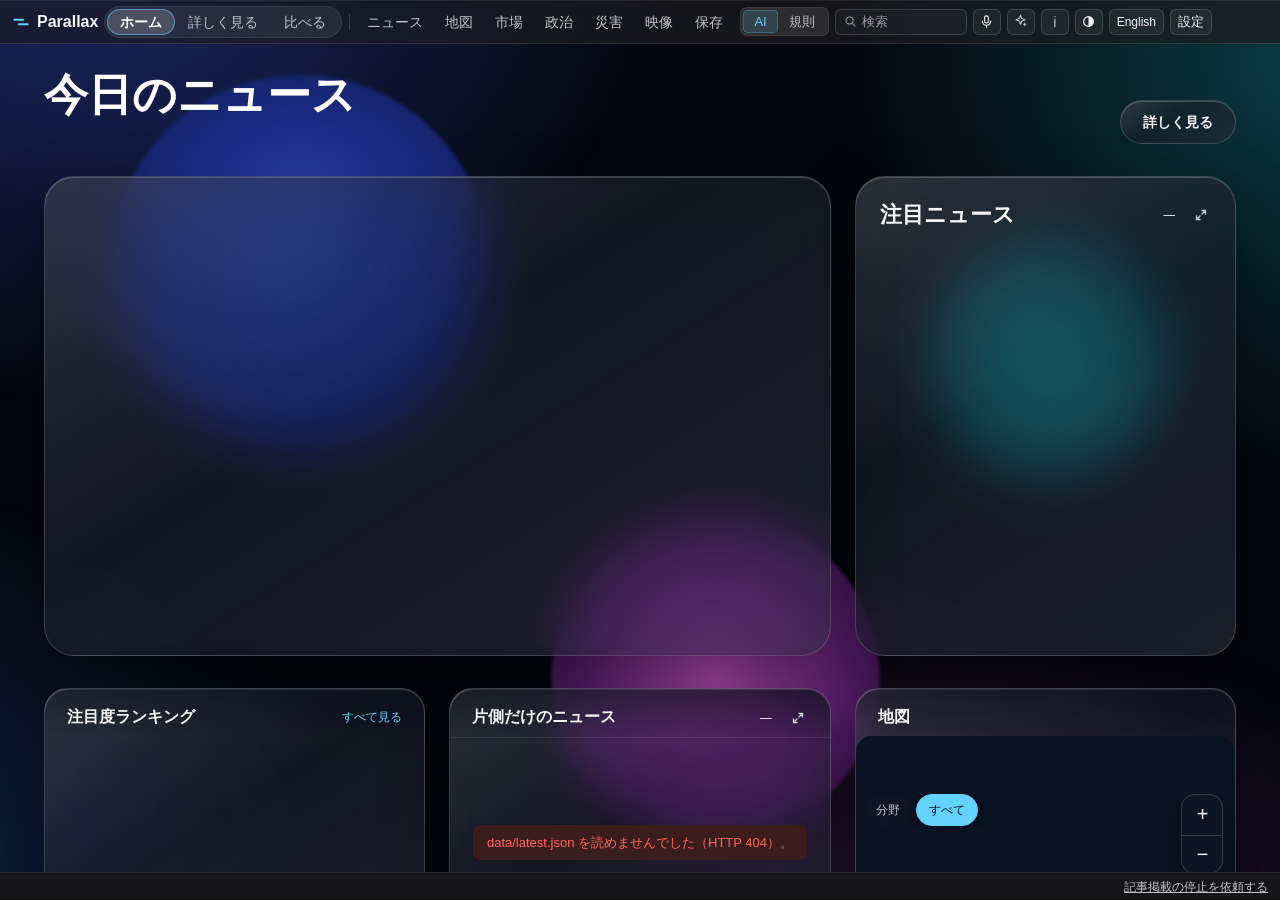
==== index.html @ 960ada0e "A first visit opens on the split card. Each column shows the outlet's own words, the differences are" ====
<!doctype html>
<html lang="ja">
<head>
<meta charset="utf-8">
<meta name="viewport" content="width=device-width, initial-scale=1, viewport-fit=cover">
<meta http-equiv="Content-Security-Policy" content="default-src 'self'; script-src 'self'; style-src 'self' https://fonts.googleapis.com; font-src https://fonts.gstatic.com; img-src 'self' data: https:; connect-src 'self' https://generativelanguage.googleapis.com https://api.anthropic.com https://api.openai.com https://openrouter.ai https://earthquake.usgs.gov https://www.jma.go.jp https://www.gdacs.org https://tiles.openfreemap.org https://s3.amazonaws.com; frame-src https://www.youtube-nocookie.com; manifest-src 'self'; worker-src 'self'; object-src 'none'; base-uri 'none'; form-action 'none'">
<meta name="referrer" content="no-referrer">
<meta name="robots" content="noindex">
<meta name="description" content="国内と海外のメディア、官公庁の発表を並べて読めるニュースサイト。">
<meta name="theme-color" content="#000000">
<meta name="color-scheme" content="dark light">
<meta name="apple-mobile-web-app-capable" content="yes">
<meta name="apple-mobile-web-app-title" content="Parallax">
<meta name="apple-mobile-web-app-status-bar-style" content="black">
<title>Parallax</title>
<link rel="manifest" href="manifest.webmanifest">
<link rel="alternate" type="application/rss+xml" title="Parallax 今日の大きなニュース" href="feed.xml">
<link rel="alternate" type="application/rss+xml" title="Parallax 片方の側だけのニュース" href="feed-oneside.xml">
<link rel="icon" href="assets/icons/icon-192.png" type="image/png">
<link rel="apple-touch-icon" href="assets/icons/icon-180.png">
<script src="js/theme_boot.js"></script>
<link rel="preconnect" href="https://fonts.googleapis.com">
<link rel="preconnect" href="https://fonts.gstatic.com" crossorigin>
<link rel="stylesheet" href="https://fonts.googleapis.com/css2?family=IBM+Plex+Sans+JP:wght@400;500;600&amp;display=swap">
<link rel="stylesheet" href="https://fonts.googleapis.com/css2?family=Zen+Kaku+Gothic+New:wght@700;900&amp;display=swap">
<link rel="stylesheet" href="https://fonts.googleapis.com/css2?family=Barlow+Semi+Condensed:wght@300;400;500&amp;display=swap&amp;text=0123456789.%2C%3A%2F%25%2B-">
<link rel="stylesheet" href="css/app.css">
<script type="module" src="js/app.js"></script>
</head>
<body>
<div class="app" id="app">

  <header class="tb" id="tb">
    <div class="tb-app" id="app-home" role="link" tabindex="0" aria-label="ホームへ" title="ホームへ">
      <svg class="mark" viewBox="0 0 20 20" aria-hidden="true"><path d="M2.5 7.5h10M7.5 12.5h10"/></svg>
      <span class="app-name">Parallax</span>
    </div>
    <nav class="sects" id="sects" aria-label="画面と区画">
      <div class="seg screens" id="screens" role="group" aria-label="画面">
        <button type="button" id="sc-home" aria-pressed="true">ホーム</button>
        <button type="button" id="sc-board" aria-pressed="false">詳しく見る</button>
        <button type="button" id="sc-simple" aria-pressed="false">比べる</button>
      </div>
      <a href="#home" data-s="home"><svg viewBox="0 0 20 20" aria-hidden="true"><rect x="3" y="3" width="6" height="6" rx="1.2"/><rect x="11" y="3" width="6" height="6" rx="1.2"/><rect x="3" y="11" width="6" height="6" rx="1.2"/><rect x="11" y="11" width="6" height="6" rx="1.2"/></svg><span>ホーム</span></a>
      <a href="#news" data-s="news"><svg viewBox="0 0 20 20" aria-hidden="true"><rect x="3" y="3.5" width="14" height="13" rx="2"/><path d="M6 7.5h8M6 10.5h8M6 13.5h5"/></svg><span>ニュース</span><i class="n" id="sect-new"></i></a>
      <a href="#map" data-s="map"><svg viewBox="0 0 20 20" aria-hidden="true"><path d="M3 5.2l4.6-1.6 4.8 1.8L17 3.8v11l-4.6 1.6-4.8-1.8L3 16.2zM7.6 3.6v11M12.4 5.4v11"/></svg><span>地図</span></a>
      <div class="sects-2">
        <a href="#market" data-s="market"><svg viewBox="0 0 20 20" aria-hidden="true"><path d="M3 14.5l4-5 3 3 6.5-8M3 17h14"/></svg><span>市場</span></a>
        <a href="#politics" data-s="politics"><svg viewBox="0 0 20 20" aria-hidden="true"><path d="M3 8l7-4.2L17 8M4.8 8.5v6M8.4 8.5v6M11.6 8.5v6M15.2 8.5v6M3 16.5h14"/></svg><span>政治</span></a>
        <a href="#disaster" data-s="disaster"><svg viewBox="0 0 20 20" aria-hidden="true"><path d="M10 3.2l7.6 13.3H2.4zM10 8.3v4M10 14.4v.1"/></svg><span>災害</span></a>
        <a href="#video" data-s="video"><svg viewBox="0 0 20 20" aria-hidden="true"><rect x="2.5" y="4.5" width="15" height="11" rx="2"/><path d="M8.5 8v4l3.4-2z"/></svg><span>映像</span></a>
        <div class="sects-x"><button type="button" id="more-q"><svg viewBox="0 0 20 20" aria-hidden="true"><circle cx="8.5" cy="8.5" r="5.5"/><path d="M13 13l4.5 4.5"/></svg><span>検索</span></button><button type="button" id="more-set"><svg viewBox="0 0 20 20" aria-hidden="true"><circle cx="10" cy="10" r="2.6"/><path d="M10 2.8v2.4M10 14.8v2.4M2.8 10h2.4M14.8 10h2.4M4.9 4.9l1.7 1.7M13.4 13.4l1.7 1.7M15.1 4.9l-1.7 1.7M6.6 13.4l-1.7 1.7"/></svg><span>設定</span></button></div>
      </div>
      <a href="#saved" data-s="saved"><svg viewBox="0 0 20 20" aria-hidden="true"><path d="M5.5 3.2h9v13.6l-4.5-3.3-4.5 3.3z"/></svg><span>保存</span><i class="n" id="task-n"></i></a>
      <button type="button" id="sects-more" aria-expanded="false"><svg viewBox="0 0 20 20" aria-hidden="true"><circle cx="4.5" cy="10" r="1.2"/><circle cx="10" cy="10" r="1.2"/><circle cx="15.5" cy="10" r="1.2"/></svg><span id="sects-more-t">その他</span></button>
    </nav>
    <div class="seg" role="group" aria-label="まとめ方">
      <button type="button" id="v-ai" aria-pressed="true">AI</button>
      <button type="button" id="v-rules" aria-pressed="false">規則</button>
    </div>
    <button type="button" class="tbb" id="view-btn" aria-expanded="false" aria-controls="tb-menu">表示</button>
    <div class="state" id="state" role="status" aria-live="polite">読込中</div>
    <div class="meters">
      <span class="meter" id="m-src" data-host><span class="k">メディア</span><b class="num" id="src-live">—</b><span class="sl">/</span><span id="src-total">—</span></span>
      <span class="meter" id="m-gen" data-host><span class="k">更新</span><b id="gen-at">—</b><time id="gen-age"></time></span>
      <span class="meter" id="m-ai" data-host><span class="k">AI</span><b id="ai-who">—</b><time id="ai-age"></time></span>
      <span class="meter" id="m-new" hidden><span class="k">前回から</span><b class="num" id="new-n">—</b></span>
    </div>
    <div class="tb-r">
      <button type="button" class="search" id="cmd-btn" aria-haspopup="dialog" title="検索と操作（Ctrl+K）"><svg viewBox="0 0 20 20" aria-hidden="true"><circle cx="8.5" cy="8.5" r="5.5"/><path d="M13 13l4.5 4.5"/></svg><span id="cmd-t">検索</span><kbd id="cmd-kbd">Ctrl K</kbd></button>
      <!-- app:begin --><div id="app-slot" class="app-slot"></div><!-- app:end -->
      <button type="button" class="tbb icon" id="voice-btn" hidden aria-label="声で操作" title="声で操作（v）"><svg viewBox="0 0 20 20" aria-hidden="true"><rect x="7.5" y="2.5" width="5" height="9.5" rx="2.5"/><path d="M4.5 9.5a5.5 5.5 0 0 0 11 0M10 15v2.5"/></svg></button>
      <button type="button" class="tbb tx-i" id="own-btn" aria-haspopup="dialog" title="自分の AI"><span class="ic"><svg viewBox="0 0 20 20" aria-hidden="true"><path d="M10 3l1.7 4.3L16 9l-4.3 1.7L10 15l-1.7-4.3L4 9l4.3-1.7z"/><path d="M15.5 13.5v3M14 15h3"/></svg></span><span class="tx">自分の AI</span></button>
      <button type="button" class="tbb tx-i" id="about-btn" title="データと AI（i）"><span class="ic">i</span><span class="tx">データと AI</span></button>
      <button type="button" class="tbb icon" id="theme-btn" aria-label="外観 ダーク" title="外観"><svg viewBox="0 0 20 20" aria-hidden="true"><circle cx="10" cy="10" r="6.5"/><path d="M10 3.5a6.5 6.5 0 0 1 0 13z" fill="currentColor" stroke="none"/></svg></button>
      <button type="button" class="tbb tx-i" id="tour-btn" title="使い方"><span class="ic">?</span><span class="tx">使い方</span></button>
      <button type="button" class="tbb lang" id="lang-btn" title="言語" lang="en">English</button>
      <button type="button" class="tbb" id="set-btn" aria-haspopup="dialog" title="設定（,）">設定</button>
    </div>
    <div class="tbm" id="tb-menu" hidden></div>
  </header>
  <div class="flash" id="flash" role="status" hidden></div>
  <p class="ailine" id="ai-line" role="status"></p>
  <p class="note-bar" id="snap-note" role="status" hidden></p>
  <div class="note-bar hid-bar" id="hid-bar" aria-live="polite" hidden></div>
  <div class="note-bar scene-bar" id="scene-bar" role="status" hidden></div>

  <nav class="jump" aria-label="欄へ移る">
    <a href="#p-case">ニュース詳細</a><a href="#p-pri">注目ニュース</a><a href="#p-map">地図</a><a href="#p-rel">関連</a><a href="#p-basis">出典</a><a href="#p-anom">片側だけのニュース</a><a href="#p-tv">映像</a><a href="#p-haz">災害</a><a href="#p-src">メディア</a><a class="lx" href="#p-hours">時間</a><a class="lx" href="#p-fields">分野</a><a class="lx" href="#p-count">件数</a><a class="lx" href="#p-mkt">市場</a><a class="lx" href="#p-pol">政治</a>
  </nav>
  <div class="gwrap genre-strip" id="genre-strip"></div>

  <section class="entry" id="entry" aria-label="比べる" hidden></section>
  <section class="sect" id="sect" hidden></section>
  <section class="sect sv" id="sect-saved" aria-label="保存" hidden>
    <div class="sc-in">
      <header class="sc-h"><h1>保存</h1><div class="ds-head"><div class="ds-big"><b class="num" id="sv-n">0</b><span class="u">保存したニュース</span></div></div></header>
      <div class="sv-cols">
        <section class="sv-c"><h2>保存したニュース</h2><ul class="tasks" id="task-list"></ul><p class="pop-f">このブラウザだけに保存します</p></section>
        <section class="sv-c">
          <h2>フォローする言葉</h2>
          <ul class="watch" id="watch-list"></ul>
          <form class="watch-add" id="watch-form" autocomplete="off">
            <input id="watch-in" type="text" maxlength="40" placeholder="言葉・地名" aria-label="フォローする言葉・地名">
            <button type="submit" class="tbb">足す</button>
          </form>
          <div class="suggest" id="watch-suggest" aria-label="今回多い地名"></div>
          <h2>フォローに当たるニュース</h2>
          <ul class="rows" id="sv-hits"></ul>
        </section>
      </div>
      <section class="sv-c sv-me" id="sv-me" aria-label="自分の読み方"></section>
    </div>
  </section>

  <main class="board" id="board">
    <!-- hero:begin --><section class="hero" id="hero" aria-label="最初の一枚" hidden></section><!-- hero:end -->
    <div class="home-bar" id="home-bar">
      <div class="home-tt">
        <h2 class="home-t">今日のニュース</h2>
        <p class="home-sub num" id="home-sub"></p>
      </div>
      <button type="button" class="home-detail" id="home-detail">詳しく見る</button>
    </div>
    <div class="col c1">
      <section class="pane" id="p-src" aria-labelledby="src-h">
        <header class="ph"><h2 id="src-h">メディア</h2><span class="pc" id="src-c"></span></header>
        <div class="pb" id="src-b"></div>
      </section>
      <section class="pane" id="p-hours" aria-labelledby="hours-h">
        <header class="ph"><h2 id="hours-h">時間別の件数</h2><span class="pc" id="hours-c"></span></header>
        <div class="pb" id="hours-b"></div>
      </section>
      <section class="pane" id="p-fields" aria-labelledby="fields-h">
        <header class="ph"><h2 id="fields-h">分野</h2><span class="pc" id="fields-c"></span></header>
        <div class="tabs" id="field-tabs" role="group" aria-label="分野"></div>
        <div class="pb" id="fields-b"></div>
      </section>
    </div>

    <div class="col c2">
      <section class="pane" id="p-pri" aria-labelledby="pri-h">
        <header class="ph"><h2 id="pri-h">注目ニュース</h2><b class="pc num" id="pri-c">—</b></header>
        <div class="gwrap" id="pri-genres"></div>
        <div class="chips" id="pri-chips" role="group" aria-label="論点で絞る"></div>
        <div class="pb" id="pri-b"><ul class="sk-rows" aria-hidden="true"><li><i class="sk sk-th"></i><span class="sk-tx"><i class="sk sk-ln"></i><i class="sk sk-ln s"></i></span></li><li><i class="sk sk-th"></i><span class="sk-tx"><i class="sk sk-ln"></i><i class="sk sk-ln s"></i></span></li><li><i class="sk sk-th"></i><span class="sk-tx"><i class="sk sk-ln"></i><i class="sk sk-ln s"></i></span></li><li><i class="sk sk-th"></i><span class="sk-tx"><i class="sk sk-ln"></i><i class="sk sk-ln s"></i></span></li><li><i class="sk sk-th"></i><span class="sk-tx"><i class="sk sk-ln"></i><i class="sk sk-ln s"></i></span></li></ul></div>
      </section>
      <section class="pane" id="p-local" aria-labelledby="local-h" hidden>
        <header class="ph"><h2 id="local-h">地元のニュース</h2><span class="pc num" id="local-c"></span></header>
        <div class="pb" id="local-b"></div>
      </section>
      <section class="pane" id="p-rank" aria-labelledby="rank-h">
        <header class="ph"><h2 id="rank-h">注目度ランキング</h2><a class="pc rk-all" href="#news/rank">すべて見る</a></header>
        <div class="pb" id="rank-b"></div>
      </section>
      <section class="pane" id="p-anom" aria-labelledby="anom-h">
        <header class="ph"><h2 id="anom-h">片側だけのニュース</h2><b class="pc num" id="anom-c">—</b></header>
        <div class="asum" id="anom-sum" role="group" aria-label="報じ方の種類で絞る"></div>
        <div class="pb" id="anom-b"></div>
      </section>
    </div>

    <div class="col c3">
      <section class="pane case" id="p-case" aria-label="ニュース詳細">
        <div class="pb" id="case"><div class="sk-case" aria-hidden="true"><i class="sk sk-ph"></i><span class="sk-tx"><i class="sk sk-tag"></i><i class="sk sk-ln h"></i><i class="sk sk-ln h"></i><i class="sk sk-ln h s"></i><i class="sk sk-bar"></i></span><i class="sk sk-num"></i></div></div>
      </section>
      <div class="under" id="under">
        <section class="pane tv" id="p-tv" aria-labelledby="tv-h">
          <header class="ph"><h2 id="tv-h">映像</h2><span class="pc" id="tv-c"></span></header>
          <div class="pb" id="tv-b"></div>
        </section>
        <section class="pane" id="p-rel" aria-labelledby="rel-h">
          <header class="ph"><h2 id="rel-h">関連ニュース</h2><span class="pc" id="rel-c"></span></header>
          <div class="pb" id="rel-b"></div>
        </section>
        <section class="pane" id="p-basis" aria-labelledby="basis-h">
          <header class="ph"><h2 id="basis-h">出典とまとめ方</h2><span class="pc" id="basis-c"></span></header>
          <div class="pb" id="basis-b"></div>
        </section>
      </div>
      <section class="wall" id="wall" aria-label="ニュース"></section>
      <section class="mapnews" id="p-mapnews" aria-label="地図の下のニュース" data-on="0"></section>
    </div>

    <div class="col c4">
      <section class="pane count" id="p-count" aria-labelledby="count-h">
        <header class="ph"><h2 id="count-h">見出しの件数</h2></header>
        <div class="pb"><b class="big num" id="count-n">—</b><dl class="kv tight" id="count-f"></dl></div>
      </section>
      <section class="pane" id="p-haz" aria-labelledby="haz-h">
        <header class="ph"><h2 id="haz-h">災害</h2><span class="pc" id="haz-c"></span></header>
        <div class="pb" id="haz-b"></div>
      </section>
      <section class="pane fold" id="p-mkt" aria-labelledby="mkt-h">
        <header class="ph"><h2 id="mkt-h">市場</h2><span class="pc" id="mkt-c"></span></header>
        <div class="pb" id="mkt-b"></div>
      </section>
      <section class="pane" id="p-pol" aria-labelledby="pol-h">
        <header class="ph"><h2 id="pol-h">政治</h2><span class="pc" id="pol-c"></span></header>
        <div class="pb" id="pol-b"></div>
      </section>
      <section class="pane map" id="p-map" aria-labelledby="map-h">
        <header class="ph"><h2 id="map-h">地図</h2></header>
        <div class="mapbox theater" id="theater">
          <div class="floor" id="floor">
            <canvas id="map" aria-label="出来事・地震・台風・災害の地図" role="img"></canvas>
            <div class="pillars" id="pillars" aria-hidden="true"></div>
            <i class="ftrk" id="ftrk" hidden></i>
            <i class="fcn tl"></i><i class="fcn tr"></i><i class="fcn br"></i><i class="fcn bl"></i>
          </div>
          <div class="mpanel" id="mpanel"><span class="mp-h"><b>表示</b><small id="layer-sum"></small></span><div class="layers" id="layers" role="group" aria-label="地図の層"></div></div>
          <div class="mhud" aria-hidden="true"><i class="c tl"></i><i class="c tr"></i><i class="c bl"></i><i class="c br"></i><i class="ret"></i><i class="sw"></i><span class="rd" id="mread"></span><span class="trk" id="mtrack" hidden></span></div>
          <p class="flegend" aria-hidden="true"><i class="p"></i>注目<i class="n"></i>出来事<i class="q"></i>地震<i class="r"></i>半径 500 km</p>
          <p class="map-read" id="map-read"></p>
          <p class="map-credit">© OpenStreetMap contributors · OpenMapTiles · OpenFreeMap · 標高 AWS Terrain Tiles · Natural Earth · 気象庁 · USGS · GDACS</p>
          <div class="modebar" id="modebar"><b class="mtag" id="mtag" hidden>CASE</b><span class="mtabs" role="group" aria-label="地図の表示（m）"><button type="button" data-m="case" aria-pressed="true">出来事</button><button type="button" data-m="map" aria-pressed="false">地図</button></span></div>
        </div>
      </section>
    </div>
  </main>

  <footer class="sb" id="sb">
    <a class="sb-src" id="sb-src" target="_blank" rel="noopener noreferrer"></a>
    <div class="sb-tick" id="sb-tick" aria-live="polite"></div>
    <div class="sb-r">
      <a href="https://github.com/tomnexttech/vector-parallax/issues" target="_blank" rel="noopener noreferrer">記事掲載の停止を依頼する</a>
    </div>
  </footer>
  <div class="cmd-layer" id="cmd" hidden><section class="cmd" role="dialog" aria-modal="true" aria-label="検索と操作">
    <label class="cmd-f"><svg viewBox="0 0 20 20" aria-hidden="true"><circle cx="8.5" cy="8.5" r="5.5"/><path d="M13 13l4.5 4.5"/></svg><input id="q" type="search" placeholder="ニュース・分野・メディア・区画・操作" aria-label="ニュース・分野・メディア・区画・操作を探す" autocomplete="off" spellcheck="false" role="combobox" aria-expanded="true" aria-controls="cmd-l"></label>
    <ul class="cmd-l" id="cmd-l" role="listbox" aria-label="結果"></ul>
    <p class="cmd-k">↑ ↓ で選ぶ　Enter で開く　Esc で閉じる</p>
  </section></div>
  <p class="toast" id="toast" role="status" aria-live="polite" hidden></p>
  <div class="pop vpop" id="voice-pop" hidden role="status" aria-live="polite"></div>
  <div class="sheet-layer" id="sheet" hidden><section class="dsheet" role="dialog" aria-modal="true" aria-labelledby="ds-title"></section></div>
  <div class="sheet-wrap" id="about-wrap" hidden></div>
  <div class="set-layer" id="set-layer" hidden><section class="setwin" role="dialog" aria-modal="true" aria-labelledby="set-title"></section></div>
  <div class="set-layer own-layer" id="own-layer" hidden><section class="setwin ownwin" role="dialog" aria-modal="true" aria-labelledby="own-title"></section></div>
  <p class="fatal" id="fatal" role="alert" hidden></p>
  <!-- app:begin:tail -->
  <p class="note-bar err app-off" id="app-off" role="status" hidden></p>
  <div class="set-layer app-layer" id="net-layer" hidden><section class="appwin netwin" role="dialog" aria-modal="true" aria-labelledby="net-t">
    <header class="app-h"><h2 id="net-t">つながり</h2><span class="pc num" id="net-c"></span>
      <div class="seg" id="net-mode" role="group" aria-label="表示"><button type="button" data-m="list" aria-pressed="true">一覧</button><button type="button" data-m="map" aria-pressed="false">図</button></div>
      <button type="button" class="tbb" id="net-x">閉じる</button></header>
    <div class="app-body"><div class="net-fig" id="net-fig" hidden><canvas id="net-cv" aria-hidden="true"></canvas></div><div class="net-list" id="net-list"></div><p class="net-how" id="net-how"></p></div>
  </section></div>
  <div class="set-layer app-layer" id="mail-layer" hidden><section class="appwin mailwin" id="mail-win" role="dialog" aria-modal="true" aria-labelledby="mail-t"></section></div>
  <section class="ios-sheet" id="ios-sheet" role="dialog" aria-label="ホーム画面に追加" hidden></section>
  <!-- app:end:tail -->
</div>
<!-- hero:begin:tail -->
<div class="hr-layer" id="hr-layer" hidden><section class="hr-sheet" role="dialog" aria-modal="true" aria-labelledby="hr-sh-t"></section></div>
<div class="fl-layer" id="hr-flow" role="dialog" aria-modal="true" aria-labelledby="fl-title" hidden></div>
<div class="dm-bar" id="hr-demo" role="group" aria-label="デモ" hidden></div>
<div class="dm-warn" id="hr-warn" role="alertdialog" aria-labelledby="hr-warn-t" hidden><p class="dm-t" id="hr-warn-t">10 秒後に最初に戻ります</p><button type="button" class="dm-b">続ける</button></div>
<!-- hero:end:tail -->
</body>
</html>
---- css/app.css ----
/* Parallax — one board in the manner of a pro desktop app. Dark: panes divided by hairlines, no shadows on the board. Light: a pale
 * grey window, white panes lifted off it by a hairline and a faint shadow.
 * Colour: greys and one cyan (selection, focus, the place on screen); other hues only where they mean something (see "colour by use" at the end):
 * one per field, green / amber / red for fresh / old / failed, one purple for what the AI wrote. No gradients; a little light on what is chosen (see 11-08 at the end).
 * Two appearances, dark and light, from the same tokens (<html data-theme>, set before the first paint by js/theme_boot.js).
 * Type: IBM Plex Sans JP for every word; IBM Plex Sans (the Latin of the same family, tabular) for figures only. Sizes, weights and leading are tokens. */

:root {
  --f-text: "IBM Plex Sans JP", -apple-system, BlinkMacSystemFont, "Hiragino Sans", "Hiragino Kaku Gothic ProN", "Noto Sans JP", "Segoe UI", "Yu Gothic UI", Meiryo, sans-serif;
  --f-display: "Zen Kaku Gothic New", var(--f-text);
  --f-num: "Barlow Semi Condensed", "IBM Plex Sans", var(--f-text);
  --font: var(--f-text);
  --fs-0: 10px; --fs-1: 11px; --fs-2: 12px; --fs-3: 13px; --fs-4: 14px; --fs-5: 16px; --fs-6: 19px; --fs-7: 22px; --fs-8: 34px; --fs-9: 44px; --fs-10: 60px;
  --fw-1: 400; --fw-2: 500; --fw-3: 600; --fw-num: 400;
  --lh-1: 1.2; --lh-2: 1.5; --lh-3: 1.65;
  --sp-1: 4px; --sp-2: 8px; --sp-3: 12px; --sp-4: 16px; --sp-5: 24px; --sp-6: 32px; --sp-7: 48px;
  --r-s: 6px; --r-m: 10px; --r-l: 14px; --r-xl: 20px; --r-pill: 999px;
  --ease: cubic-bezier(.16, .84, .28, 1); --t-1: 120ms; --t-2: 220ms; --t-3: 320ms;

  --win: #000; --pane: #1c1c1e; --pane-2: #1c1c1e; --tb: #161618; --raise: #2c2c2e; --raise-h: #3a3a3c;
  --line: rgba(255, 255, 255, .08); --line-2: rgba(255, 255, 255, .15); --edge: rgba(255, 255, 255, .07);
  --ink: #f5f5f7; --ink-2: #c3c3c8; --ink-3: #98989f; --ink-4: #6c6c72; --ink-hi: #fff;
  --fill-1: rgba(255, 255, 255, .04); --fill-2: rgba(255, 255, 255, .07); --fill-3: rgba(255, 255, 255, .12);
  --field: #2c2c2e; --seg-bg: #2c2c2e; --seg-on: #48484a; --seg-on-ink: #fff; --seg-on-sh: none;
  --sheet: #1c1c1e; --box: #2c2c2e; --pop: #2c2c2e; --well: #0e0e0f;
  --scrim: rgba(0, 0, 0, .5); --shadow: 0 30px 80px rgba(0, 0, 0, .6); --shadow-pop: 0 18px 40px rgba(0, 0, 0, .55); --dim: blur(1.5px) brightness(.72);
  --scroll: #3a3a3c; --track: #48484a; --knob: #f5f5f7;
  --cyan: #64d2ff; --cyan-a: rgba(100, 210, 255, .14); --cyan-b: rgba(100, 210, 255, .08); --cyan-l: rgba(100, 210, 255, .5); --cyan-fill: #3a7a96;
  --red: #ff6961; --red-a: rgba(255, 105, 97, .14); --red-l: rgba(255, 105, 97, .5); --red-bg: #3b1d1b;
  --bar: rgba(245, 245, 247, .36); --bar-2: rgba(245, 245, 247, .17); --bar-3: rgba(245, 245, 247, .1);
  --map-sea: #101012; --map-grid: rgba(255, 255, 255, .055); --map-label: #c9cbcf; --map-dot: rgba(245, 245, 247, .15); --map-halo: rgba(12, 12, 14, .92); --map-plate: rgba(20, 20, 22, .8);
  color-scheme: dark;
}
:root[data-theme="light"] {
  --win: #f5f5f7; --pane: #fff; --pane-2: #fff; --tb: #fbfbfd; --raise: #fff; --raise-h: #f2f2f4;
  --line: rgba(0, 0, 0, .08); --line-2: rgba(0, 0, 0, .14); --edge: rgba(0, 0, 0, .08);
  --ink: #1d1d1f; --ink-2: #424245; --ink-3: #6e6e73; --ink-4: #8e8e93; --ink-hi: #000;
  --fill-1: rgba(0, 0, 0, .03); --fill-2: rgba(0, 0, 0, .05); --fill-3: rgba(0, 0, 0, .09);
  --field: #fff; --seg-bg: rgba(0, 0, 0, .06); --seg-on: #fff; --seg-on-ink: #1d1d1f; --seg-on-sh: 0 1px 2px rgba(0, 0, 0, .14), 0 0 0 .5px rgba(0, 0, 0, .08);
  --sheet: #fff; --box: #fff; --pop: #fff; --well: #f0f0f2;
  --scrim: rgba(36, 36, 40, .22); --shadow: 0 24px 64px rgba(0, 0, 0, .16), 0 0 0 .5px rgba(0, 0, 0, .1); --shadow-pop: 0 12px 32px rgba(0, 0, 0, .14), 0 0 0 .5px rgba(0, 0, 0, .1); --dim: blur(1.5px);
  --scroll: #c7c7cc; --track: #d1d1d6; --knob: #fff;
  --cyan: #00739e; --cyan-a: rgba(0, 115, 158, .1); --cyan-b: rgba(0, 115, 158, .06); --cyan-l: rgba(0, 115, 158, .45); --cyan-fill: #00739e;
  --red: #d70015; --red-a: rgba(215, 0, 21, .08); --red-l: rgba(215, 0, 21, .45); --red-bg: #fdecec;
  --bar: rgba(29, 29, 31, .32); --bar-2: rgba(29, 29, 31, .14); --bar-3: rgba(29, 29, 31, .07);
  color-scheme: light;
}

* { box-sizing: border-box; }
html, body { height: 100%; margin: 0; }
body {
  background: var(--win); color: var(--ink); font: var(--fw-1) var(--fs-3)/var(--lh-2) var(--f-text);
  font-feature-settings: "palt" 1; -webkit-font-smoothing: antialiased; overflow: hidden;
}
button, input { font: inherit; color: inherit; }
button { cursor: pointer; }
a { color: inherit; }
img { max-width: 100%; display: block; }
h1, h2, h3, h4, p, ul, ol, dl, figure { margin: 0; padding: 0; }
ul, ol { list-style: none; }
[hidden] { display: none !important; }
:focus-visible { outline: 2px solid var(--cyan); outline-offset: 1px; }
.num, .pc, time, .facts dd, .kv dd, .mt, .qt, .qm, .mv, .mp { font-variant-numeric: tabular-nums; }
.empty { color: var(--ink-3); padding: 10px; font-size: var(--fs-3); }
.empty.big { padding: 24px; font-size: var(--fs-4); }
.stale, .stale b, .stale time { color: var(--red) !important; }

/* ------------------------------------------------------------ frame */
.app { display: flex; flex-direction: column; height: 100vh; height: 100dvh; }
.app > .tb { flex: none; height: 44px; }
.app > .board { flex: 1; }
.app > .sb { flex: none; height: 28px; }
.tb {
  display: flex; align-items: center; gap: 14px; padding: 0 12px; min-width: 0;
  background: var(--tb); border-bottom: 1px solid var(--edge);
}
.tb-app { display: flex; align-items: center; gap: 7px; }
.mark { width: 18px; height: 18px; fill: none; stroke: var(--ink); stroke-width: 2; stroke-linecap: round; }
.mark path { stroke: var(--cyan); }
.app-name { font-size: var(--fs-4); font-weight: 600; letter-spacing: .01em; }
.seg { display: inline-flex; padding: 2px; border-radius: 7px; background: var(--sheet); border: 1px solid var(--line-2); }
.seg button { border: 0; background: none; padding: 2px 11px; border-radius: 5px; font-size: var(--fs-3); color: var(--ink-2); }
.seg button[aria-pressed="true"] { background: var(--seg-on); color: var(--seg-on-ink); box-shadow: var(--seg-on-sh); }
.state { font-size: var(--fs-3); color: var(--ink-2); white-space: nowrap; overflow: hidden; text-overflow: ellipsis; min-width: 0; max-width: 260px; }
.state.busy { color: var(--red); }
.state.beat { animation: beat .5s var(--ease) 1; }
@keyframes beat { from { opacity: .35; } to { opacity: 1; } }
.meters { display: flex; align-items: baseline; gap: 16px; min-width: 0; margin-left: auto; white-space: nowrap; }
.meter { display: inline-flex; align-items: baseline; gap: 5px; font-size: var(--fs-3); }
.meter .k { color: var(--ink-3); font-size: var(--fs-2); }
.meter b { font-weight: 500; }
.meter time, .meter .sl { color: var(--ink-3); font-size: var(--fs-2); }
#ai-who { max-width: 210px; overflow: hidden; text-overflow: ellipsis; }
.tb-r { display: flex; align-items: center; gap: 6px; }
.search { display: flex; align-items: center; gap: 5px; height: 26px; width: 190px; padding: 0 8px; border-radius: 6px; background: var(--sheet); border: 1px solid var(--line-2); }
.search svg { width: 13px; height: 13px; fill: none; stroke: var(--ink-3); stroke-width: 1.6; flex: none; }
.search input { border: 0; background: none; outline: none; width: 100%; font-size: var(--fs-3); min-width: 0; }
.search input::placeholder { color: var(--ink-3); }
.tbb {
  height: 26px; padding: 0 10px; border-radius: 6px; border: 1px solid var(--line-2); background: var(--raise);
  font-size: var(--fs-3); color: var(--ink); white-space: nowrap;
}
.tbb:hover { background: var(--raise-h); }
.tbb .n:not(:empty) { margin-left: 5px; color: var(--cyan); }
.note-bar { padding: 4px 12px; font-size: var(--fs-3); color: var(--ink-2); background: var(--pane-2); border-bottom: 1px solid var(--edge); }
.note-bar.err { color: var(--red); }
.note-bar time { margin-left: 4px; }
.jump { display: none; }

/* ------------------------------------------------------------ the board */
.board {
  display: grid; grid-template-columns: 228px 344px minmax(0, 1fr) 278px; gap: 1px;
  background: var(--win); min-height: 0; min-width: 0;
}
.col { display: grid; gap: 1px; min-height: 0; min-width: 0; }
.c1 { grid-template-rows: auto auto minmax(0, 1fr); }
.c2 { grid-template-rows: minmax(0, 60fr) minmax(0, 40fr); }
.c3 { grid-template-rows: minmax(0, 1.5fr) minmax(0, 1fr); }
.c4 { grid-template-rows: auto minmax(0, 1fr) auto minmax(0, .8fr) minmax(210px, 1.15fr); }
.pane { background: var(--pane); display: flex; flex-direction: column; min-height: 0; min-width: 0; overflow: hidden; }
.ph {
  display: flex; align-items: center; gap: 8px; height: 26px; padding: 0 10px; flex: none;
  background: var(--pane-2); border-bottom: 1px solid var(--line);
}
.ph h2 { font-size: var(--fs-3); font-weight: 600; color: var(--ink-2); white-space: nowrap; }
.ph .pc { margin-left: auto; font-size: var(--fs-2); color: var(--ink-3); font-weight: 400; white-space: nowrap; overflow: hidden; text-overflow: ellipsis; }
.ph b.pc { color: var(--ink); font-weight: 500; }
.pb { flex: 1; min-height: 0; overflow: auto; overscroll-behavior: contain; scrollbar-width: thin; scrollbar-color: var(--scroll) transparent; }
.psub { display: -webkit-box; -webkit-line-clamp: 2; -webkit-box-orient: vertical; overflow: hidden; padding: 4px 10px; font-size: var(--fs-2); color: var(--ink-3); border-bottom: 1px solid var(--line); flex: none; }
.pfoot { padding: 6px 10px 8px; font-size: var(--fs-2); color: var(--ink-3); }
.pfoot.bad, .pfoot .bad { color: var(--red); }

.chips, .tabs { display: flex; flex-wrap: wrap; gap: 4px; padding: 6px 8px; border-bottom: 1px solid var(--line); flex: none; }
.chip, .tab {
  border: 0; border-radius: 5px; padding: 2px 7px; font-size: var(--fs-2); color: var(--ink-2); background: var(--fill-2);
}
.chip:hover, .tab:hover { background: var(--fill-3); }
.chip[aria-pressed="true"], .tab[aria-pressed="true"] { background: var(--cyan-a); color: var(--cyan); }
.chip:disabled { opacity: .45; cursor: default; }
.chip .n, .tab .n { margin-left: 5px; color: var(--ink-3); font-variant-numeric: tabular-nums; }
.chip[aria-pressed="true"] .n, .tab[aria-pressed="true"] .n { color: var(--cyan); opacity: .75; }

/* rows: one event per row */
.rows .r { position: relative; padding: 7px 10px 7px 12px; border-bottom: 1px solid var(--line); cursor: pointer; }
.rows .r:hover { background: var(--fill-1); }
.rows .r.sel { background: var(--cyan-b); box-shadow: inset 2px 0 0 var(--cyan); }
.rows .r.sel .rt { color: var(--ink-hi); }
.rt { display: -webkit-box; -webkit-line-clamp: 2; -webkit-box-orient: vertical; overflow: hidden; font-size: var(--fs-4); line-height: 1.42; color: var(--ink); }
.rm { display: flex; flex-wrap: wrap; align-items: center; gap: 2px 8px; margin-top: 2px; font-size: var(--fs-2); color: var(--ink-3); }
.rn { color: var(--ink-2); font-variant-numeric: tabular-nums; }
.rk { color: var(--ink-2); }
.rw { color: var(--cyan); }
.rows .r.watched::before { content: ""; position: absolute; left: 4px; top: 10px; width: 3px; height: 3px; border-radius: 50%; background: var(--cyan); }
.newdot { width: 5px; height: 5px; border-radius: 50%; background: var(--cyan); }
.flag { display: inline-block; margin: 0 0 3px; padding: 0 5px; border: 1px solid var(--red-l); border-radius: 3px; font-size: var(--fs-2); line-height: 1.6; color: var(--red); }
.rows .r.fresh { animation: fresh 1.6s ease-out 1; }
@keyframes fresh { from { background: var(--cyan-a); } to { background: transparent; } }
.num.bump { animation: beat .6s var(--ease) 1; }

/* ------------------------------------------------------------ left column */
.ticks, .hours { display: block; width: 100%; height: auto; padding: 8px 10px 0; }
.ticks rect { fill: var(--bar); }
.ticks rect.bad { fill: var(--red); }
.ticks rect.hit { fill: var(--cyan); }
.src-types { padding: 4px 0 0; }
.src-types li { display: grid; grid-template-columns: minmax(0, 1fr) 34px 34px 52px; gap: 6px; padding: 2px 10px; font-size: var(--fs-3); }
.src-types .tn { color: var(--ink-2); white-space: nowrap; overflow: hidden; text-overflow: ellipsis; }
.src-types .tc { color: var(--ink); text-align: right; font-variant-numeric: tabular-nums; }
.src-types .ti { color: var(--ink-3); text-align: right; font-variant-numeric: tabular-nums; }
.src-types .th { color: var(--cyan); font-size: var(--fs-2); text-align: right; }
.src-types li.bad .tn, .src-types li.bad .tc { color: var(--red); }
.hours rect { fill: var(--bar); }
.hours rect.pri { fill: var(--red); }
.hours circle.case { fill: var(--cyan); }
.ax { font-size: 8px; fill: var(--ink-3); font-family: var(--f-num); }
.ax.end { text-anchor: end; }

/* ------------------------------------------------------------ the event */
#case { overflow: hidden; }
.case-in { display: grid; grid-template-rows: auto minmax(0, 1fr); height: 100%; }
.case-in.enter { animation: enter .22s var(--ease) 1; }
@keyframes enter { from { opacity: .4; } to { opacity: 1; } }
.ch { padding: 10px 16px 10px; border-bottom: 1px solid var(--line); }
.ch-place { display: flex; align-items: baseline; gap: 10px; font-size: var(--fs-3); min-width: 0; }
.ch-place .pl { color: var(--cyan); font-weight: 600; }
.ch-place .pl.none { color: var(--ink-3); font-weight: 400; }
.ch-place .prec { color: var(--ink-3); font-size: var(--fs-2); }
.ch-place .tp { color: var(--ink-2); }
.ch-place .fd { margin-left: auto; color: var(--ink-3); }
.ch-main { display: grid; grid-template-columns: minmax(0, 1fr) auto; gap: 20px; margin-top: 5px; align-items: start; }
.ch-title h1 { font-size: var(--fs-6); line-height: 1.38; font-weight: 600; text-wrap: pretty; display: -webkit-box; -webkit-line-clamp: 3; -webkit-box-orient: vertical; overflow: hidden; }
.ch-title h1.none { color: var(--ink-2); font-weight: 500; }
.ch-title .en { margin-top: 2px; font-size: var(--fs-3); color: var(--ink-3); }
.ch-big { text-align: right; line-height: 1; }
.ch-big .num { display: block; font-size: var(--fs-8); font-weight: 300; letter-spacing: -.01em; }
.ch-big .u { font-size: var(--fs-2); color: var(--ink-3); }
.facts { display: flex; flex-wrap: wrap; align-items: baseline; column-gap: 5px; row-gap: 2px; margin-top: 8px; }
.facts dt { font-size: var(--fs-2); color: var(--ink-3); margin-left: 12px; }
.facts dt:first-child { margin-left: 0; }
.facts dd { margin: 0; font-size: var(--fs-3); }
.facts dd .o { color: var(--ink-2); }
.ch-ai { margin-top: 7px; font-size: var(--fs-4); line-height: 1.55; color: var(--ink-2); max-width: 74ch; }
.by { margin-left: 8px; font-size: var(--fs-2); color: var(--ink-3); white-space: nowrap; }
.aimk { display: inline-block; margin: 0 4px; padding: 0 3px; border: 1px solid var(--line-2); border-radius: 3px; font-size: var(--fs-0); line-height: 1.5; font-weight: 600; color: var(--ink-2); vertical-align: 1px; }
.ch-title h1 .aimk { vertical-align: 3px; }
.cbody { display: grid; grid-template-columns: minmax(150px, .8fr) minmax(0, 1.6fr) minmax(220px, 1.1fr); min-height: 0; }
.cb { overflow: auto; min-height: 0; padding: 4px 12px 12px; scrollbar-width: thin; scrollbar-color: var(--scroll) transparent; }
.cb + .cb { border-left: 1px solid var(--line); }
.cb h3 { display: flex; align-items: baseline; gap: 6px; margin: 12px 0 6px; font-size: var(--fs-2); font-weight: 600; color: var(--ink-2); }
.cb h3:first-child { margin-top: 6px; }
.cb h3 .n { font-weight: 400; color: var(--ink-3); font-variant-numeric: tabular-nums; }
.cb-photo .pfig { margin: 0 0 8px; }
.pimg { display: block; border-radius: 3px; overflow: hidden; background: var(--well); }
.pimg img { width: 100%; aspect-ratio: 16 / 10; object-fit: cover; }
.cb-photo figure.noimg .pimg { aspect-ratio: 16 / 10; }
.cb-photo figure.noimg .pimg::after { content: "写真を読めない"; display: block; padding: 10px; font-size: var(--fs-2); color: var(--ink-3); }
.cb-photo figcaption { margin-top: 3px; font-size: var(--fs-2); color: var(--ink-3); }
.cb-photo figcaption b { color: var(--ink-2); font-weight: 500; }
.strip { display: grid; grid-template-columns: repeat(4, 1fr); gap: 3px; }
.strip img { width: 100%; aspect-ratio: 1; object-fit: cover; border-radius: 2px; opacity: .85; }
.strip a:hover img { opacity: 1; }
.mem li { display: grid; grid-template-columns: 44px minmax(0, 1fr); gap: 8px; padding: 6px 0; border-bottom: 1px solid var(--line); }
.mt { font-size: var(--fs-3); color: var(--ink-2); }
.mt small { display: block; font-size: var(--fs-1); color: var(--ink-3); }
.mem li.first .mt { color: var(--red); }
.mo { display: block; font-size: var(--fs-2); color: var(--ink-3); }
.mo b { color: var(--ink); font-weight: 500; font-size: var(--fs-2); }
.mh { display: block; margin-top: 1px; font-size: var(--fs-4); line-height: 1.45; color: var(--ink); text-decoration: none; overflow-wrap: anywhere; }
a.mh:hover { text-decoration: underline; text-decoration-color: var(--ink-3); }
.mf { display: block; margin-top: 2px; font-size: var(--fs-2); color: var(--ink-2); }
.mf .aimk { margin-left: 0; }
.lanes { display: block; width: 100%; height: auto; }
.lanes .lt { font-size: 8.5px; fill: var(--ink-3); font-family: var(--f-num); }
.lanes .ll { stroke: var(--line); stroke-width: 1; }
.lanes circle { fill: var(--ink-2); }
.lanes circle.first { fill: var(--red); }
.bars li { display: grid; grid-template-columns: 62px minmax(0, 1fr) 20px; gap: 2px 6px; align-items: center; padding: 2px 0; font-size: var(--fs-2); }
.bars .bl { color: var(--ink-2); white-space: nowrap; overflow: hidden; text-overflow: ellipsis; }
.bars .bb { height: 5px; background: var(--fill-2); }
.bars .bb i { display: block; height: 100%; background: var(--ink-3); }
.bars .bn { text-align: right; font-variant-numeric: tabular-nums; }
.bars .bd { grid-column: 1 / -1; font-size: var(--fs-1); color: var(--ink-3); line-height: 1.4; }
.flags li { font-size: var(--fs-2); color: var(--ink-3); margin-bottom: 3px; }
.flags .veto { font-size: var(--fs-2); }
.kv { display: grid; grid-template-columns: auto minmax(0, 1fr); gap: 3px 10px; align-items: baseline; }
.kv dt { font-size: var(--fs-2); color: var(--ink-3); white-space: nowrap; }
.kv dd { margin: 0; font-size: var(--fs-3); overflow-wrap: anywhere; }
.kv dd.err { color: var(--red); }
.near { margin-top: 5px; }
.near li { font-size: var(--fs-2); color: var(--ink-2); padding: 1px 0; }
.near li.hot { color: var(--red); }
.rows.mini .r { padding: 5px 0; }
.rows.mini .rt { font-size: var(--fs-3); }

/* ------------------------------------------------------------ the map */
.map .ph { gap: 10px; }
.layers { display: flex; gap: 1px; margin-left: auto; overflow-x: auto; scrollbar-width: none; }
.lyr { display: inline-flex; align-items: center; gap: 5px; border: 0; background: none; padding: 2px 7px; border-radius: 4px; font-size: var(--fs-2); color: var(--ink-4); white-space: nowrap; }
.lyr[aria-pressed="true"] { color: var(--ink-2); }
.lyr:hover { background: var(--fill-2); }
.lyr .n { color: var(--ink-3); font-variant-numeric: tabular-nums; }
.lyr i { width: 9px; height: 9px; flex: none; border-radius: 50%; }
.l-events i { background: var(--map-dot); transform: scale(.7); }
.l-pri i { border: 1.5px solid var(--ink); }
.l-radius i { border: 1px dashed var(--cyan); }
.l-quakes i { border: 1.5px solid var(--ink-2); }
.l-typhoons i { border: 2px solid var(--red); }
.l-disasters i { border: 1.5px solid var(--ink-2); border-radius: 0; transform: rotate(45deg) scale(.8); }
.lyr[aria-pressed="false"] i { opacity: .35; }
.mapbox { position: relative; flex: 1; min-height: 0; }
#map { position: absolute; inset: 0; width: 100%; height: 100%; display: block; cursor: grab; touch-action: none; }
.map-read { position: absolute; left: 8px; bottom: 6px; padding: 1px 6px; font-size: var(--fs-2); color: var(--cyan); background: var(--map-plate); border-radius: 3px; pointer-events: none; }
.map-read:empty { display: none; }
.map-credit { position: absolute; right: 8px; bottom: 5px; font-size: var(--fs-1); color: var(--ink-3); pointer-events: none; }

/* ------------------------------------------------------------ right column */
.count .pb { padding: 6px 12px 10px; overflow: hidden; }
.count .big { display: block; font-size: var(--fs-8); font-weight: 300; line-height: 1.05; }
.kv.tight { grid-template-columns: auto minmax(0, 1fr) auto minmax(0, 1fr); margin-top: 6px; gap: 2px 8px; }
.haz li { display: grid; grid-template-columns: 34px 40px 50px minmax(0, 1fr) 34px; gap: 4px; padding: 4px 10px; border-bottom: 1px solid var(--line); font-size: var(--fs-3); cursor: pointer; align-items: baseline; }
.haz li:hover { background: var(--fill-1); }
.haz li.empty { display: block; cursor: default; }
.haz .qt { color: var(--ink-3); font-size: var(--fs-2); }
.haz .qm { color: var(--ink); font-weight: 600; }
.haz .qs { color: var(--ink-2); font-size: var(--fs-2); }
.haz .qp { color: var(--ink-2); white-space: nowrap; overflow: hidden; text-overflow: ellipsis; }
.haz .qd { color: var(--ink-3); text-align: right; font-size: var(--fs-2); }
.haz li.hot .qm, .haz li.hot .qs { color: var(--red); }
.haz li:not(.ty) .qm:only-of-type { grid-column: 1 / 3; }
.ty-l li.ty { display: block; padding: 7px 10px; }
.tyn { display: block; font-size: var(--fs-4); }
.tyn b { color: var(--red); font-weight: 600; }
.tyn span { color: var(--ink-2); font-size: var(--fs-2); }
.tyv { display: block; font-size: var(--fs-2); color: var(--ink-2); font-variant-numeric: tabular-nums; }
.pfoot.src span { margin-right: 6px; }
.pb h4 { padding: 8px 10px 3px; font-size: var(--fs-2); font-weight: 600; color: var(--ink-3); }
.mk li { display: grid; grid-template-columns: minmax(0, 1fr) auto 58px 34px; gap: 6px; padding: 3px 10px; font-size: var(--fs-3); border-bottom: 1px solid var(--line); }
.mk .mn { color: var(--ink-2); white-space: nowrap; overflow: hidden; text-overflow: ellipsis; }
.mk .mv { text-align: right; }
.mk .mp { text-align: right; }
.mk .mp.dn { color: var(--red); }
.mk .mt { color: var(--ink-3); font-size: var(--fs-2); text-align: right; }
.mk li.old .mt { color: var(--red); }
.pol li { display: grid; grid-template-columns: 72px minmax(0, 1fr) auto; gap: 6px; padding: 3px 10px; font-size: var(--fs-3); border-bottom: 1px solid var(--line); }
.pol .po { color: var(--ink-3); white-space: nowrap; overflow: hidden; text-overflow: ellipsis; }
.pol .pt { color: var(--ink); text-decoration: none; overflow: hidden; text-overflow: ellipsis; white-space: nowrap; }
.pol .pa { color: var(--ink-3); font-size: var(--fs-2); }

/* ------------------------------------------------------------ status bar */
.sb {
  display: grid; grid-template-columns: minmax(0, 1fr) minmax(0, 1.6fr) auto; gap: 18px; align-items: center;
  padding: 0 12px; background: var(--tb); border-top: 1px solid var(--edge); font-size: var(--fs-2); color: var(--ink-3); min-width: 0;
}
.sb .k { color: var(--ink-3); margin-right: 7px; }
.sb-src { color: var(--ink-2); text-decoration: none; white-space: nowrap; overflow: hidden; text-overflow: ellipsis; min-width: 0; }
.sb-src[href]:hover { color: var(--ink); }
.sb-tick { min-width: 0; overflow: hidden; }
.tk { display: block; white-space: nowrap; overflow: hidden; text-overflow: ellipsis; cursor: pointer; }
.tk.in { animation: tickin .32s var(--ease) 1; }
@keyframes tickin { from { transform: translateY(8px); opacity: 0; } to { transform: none; opacity: 1; } }
.tk .tt { color: var(--ink); }
.tk .tm { color: var(--ink-3); }
.sb-r { display: flex; gap: 14px; white-space: nowrap; }
.sb-r a { color: var(--ink-2); }

/* ------------------------------------------------------------ popover and sheet */
.pop {
  position: fixed; top: 48px; right: 108px; z-index: 20; width: 300px; padding: 10px;
  background: var(--pop); border: 1px solid var(--line-2); border-radius: 9px; box-shadow: var(--shadow-pop);
}
.watch li { display: grid; grid-template-columns: minmax(0, 1fr) auto auto; gap: 8px; align-items: center; padding: 4px 2px; border-bottom: 1px solid var(--line); }
.watch .wn { color: var(--ink-3); font-variant-numeric: tabular-nums; }
.wx { border: 0; background: none; color: var(--ink-3); font-size: var(--fs-2); }
.wx:hover { color: var(--red); }
.watch-add { display: flex; gap: 6px; margin-top: 8px; }
.watch-add input { flex: 1; min-width: 0; height: 26px; padding: 0 8px; border-radius: 6px; border: 1px solid var(--line-2); background: var(--sheet); outline: none; }
.suggest { display: flex; flex-wrap: wrap; gap: 4px; margin-top: 8px; }
.sheet-wrap { position: fixed; inset: 0; z-index: 30; display: flex; justify-content: center; align-items: flex-start; padding: 44px 16px 16px; background: var(--scrim); }
.about {
  width: min(720px, 100%); max-height: calc(100dvh - 64px); overflow: auto; padding: 0 18px 18px;
  background: var(--sheet); border: 1px solid var(--line-2); border-top: 0; border-radius: 0 0 10px 10px;
}
.sheet-h { position: sticky; top: 0; display: flex; align-items: center; justify-content: space-between; padding: 12px 0 10px; background: var(--sheet); border-bottom: 1px solid var(--line); }
.sheet-h h2 { font-size: var(--fs-5); font-weight: 600; }
.floor { margin: 10px 0 4px; }
.floor li { font-size: var(--fs-3); color: var(--ink-2); padding: 1px 0; }
.about details { border-bottom: 1px solid var(--line); }
.about summary { display: flex; justify-content: space-between; gap: 10px; padding: 9px 0; cursor: pointer; font-size: var(--fs-4); list-style: none; }
.about summary::-webkit-details-marker { display: none; }
.about summary .s2 { color: var(--ink-3); font-size: var(--fs-3); }
.about .inner { padding: 0 0 12px; }
.about .lead, .about .note, .about .msg { font-size: var(--fs-3); color: var(--ink-2); margin: 4px 0 8px; }
.about .msg.err { color: var(--red); }
.src-list li { display: grid; grid-template-columns: minmax(0, 1.4fr) minmax(0, 1fr) 34px 60px 70px; gap: 8px; padding: 3px 0; font-size: var(--fs-2); border-bottom: 1px solid var(--line); }
.src-list li > *:nth-child(n + 6) { grid-column: 1 / -1; }
.src-list .st { color: var(--ink-3); }
.src-list .si { text-align: right; font-variant-numeric: tabular-nums; }
.src-list .stm { color: var(--ink-2); }
.src-list li.bad .sn, .err-t { color: var(--red); }
.fld { display: grid; gap: 3px; margin: 8px 0; font-size: var(--fs-2); color: var(--ink-3); }
.fld input { height: 28px; padding: 0 8px; border-radius: 6px; border: 1px solid var(--line-2); background: var(--sheet); outline: none; font-size: var(--fs-3); }
.btns { display: flex; gap: 6px; align-items: center; }
.btn { display: inline-flex; align-items: center; height: 26px; padding: 0 12px; border-radius: 6px; border: 1px solid var(--line-2); background: var(--raise); font-size: var(--fs-3); text-decoration: none; }
.btn.pri { background: var(--cyan-fill); border-color: transparent; color: #fff; }
.btn:disabled { opacity: .45; cursor: default; }
.fatal { position: fixed; left: 50%; bottom: 40px; transform: translateX(-50%); z-index: 40; max-width: calc(100% - 32px); padding: 8px 14px; border-radius: 7px; background: var(--red-bg); color: var(--red); font-size: var(--fs-3); }

/* ------------------------------------------------------------ parts that read the board files */
.ticks rect.quiet { fill: var(--bar-2); }
.src-k { display: grid; grid-template-columns: minmax(0, 1fr) 34px 34px 52px; gap: 6px; padding: 6px 10px 0; font-size: var(--fs-1); color: var(--ink-4); }
.src-k span:nth-child(2), .src-k span:nth-child(3) { text-align: right; }
.lanes .fp { fill: var(--bar-3); }
.facts dd.hits { color: var(--ink-2); max-width: 46ch; overflow: hidden; text-overflow: ellipsis; white-space: nowrap; }
.terms { margin-top: 6px; font-size: var(--fs-2); color: var(--ink-2); }
.terms .k { color: var(--ink-3); margin-right: 8px; font-size: var(--fs-2); }
.mk li { grid-template-columns: minmax(0, 1fr) 44px auto 54px; align-items: center; row-gap: 0; }
.mk .mta { grid-column: 1 / -1; margin-top: -2px; font-size: var(--fs-1); color: var(--ink-3); }
.spk { width: 44px; height: 14px; display: block; }
.spk path { fill: none; stroke: var(--ink-3); stroke-width: 1.1; }
.spk.dn path { stroke: var(--red); }
.polc { padding: 1px 10px; font-size: var(--fs-2); color: var(--ink-2); }
.polc b { color: var(--ink-3); font-weight: 500; }
.pb h4 .n { color: var(--ink-4); font-weight: 400; }
.empty.sm { padding: 2px 10px 6px; font-size: var(--fs-2); }
.haz li.tsu { display: block; color: var(--red); }
.haz .qm.wide { grid-column: 1 / 3; white-space: nowrap; }
.haz .qm.wide + .qp { grid-column: 3 / -1; }

/* ------------------------------------------------------------ narrower screens: the panes stack, the event first */
@media (max-width: 1320px) {
  .board { grid-template-columns: 206px 300px minmax(0, 1fr) 248px; }
  .meters { gap: 12px; }
  #m-new { display: none; }
  .cbody { grid-template-columns: minmax(130px, .7fr) minmax(0, 1.6fr) minmax(200px, 1fr); }
}
@media (max-width: 1100px) {
  body { overflow: auto; }
  .app { display: block; height: auto; }
  .app > .tb, .app > .sb { height: auto; }
  .tb { flex-wrap: wrap; row-gap: 6px; padding: 8px 12px; }
  .state { order: 2; max-width: none; flex: 1; }
  .meters { order: 3; width: 100%; margin-left: 0; flex-wrap: wrap; row-gap: 2px; }
  .tb-r { order: 4; width: 100%; }
  .search { flex: 1; width: auto; }
  .jump { display: flex; position: sticky; top: 0; z-index: 10; overflow-x: auto; gap: 2px; padding: 0 8px; background: var(--tb); border-bottom: 1px solid var(--edge); scrollbar-width: none; }
  .jump a { padding: 8px 10px; font-size: var(--fs-3); color: var(--ink-2); text-decoration: none; white-space: nowrap; }
  .board { display: flex; flex-direction: column; gap: 1px; }
  .col { display: contents; }
  .pane { scroll-margin-top: 38px; }
  .under { display: contents; }
  #p-case { order: 1; } #p-pri { order: 2; } #p-map { order: 3; } #p-rel { order: 4; } #p-basis { order: 5; } #p-tv { order: 6; } #p-anom { order: 7; }
  #p-haz { order: 8; } #p-count { order: 9; } #p-src { order: 10; } #p-hours { order: 11; } #p-fields { order: 12; } #p-mkt { order: 13; } #p-pol { order: 14; }
  #p-rel .pb, #p-basis .pb { max-height: 46vh; }
  #case { overflow: visible; }
  .case-in { height: auto; }
  .cbody { grid-template-columns: minmax(0, 1fr); }
  .cb { overflow: visible; }
  .cb + .cb { border-left: 0; border-top: 1px solid var(--line); }
  .cb-photo { display: grid; grid-template-columns: 1fr 1fr; gap: 0 8px; }
  .cb-photo h3, .cb-photo .strip, .cb-photo .empty { grid-column: 1 / -1; }
  #p-pri .pb { max-height: 62vh; }
  #p-anom .pb, #p-fields .pb, #p-haz .pb, #p-mkt .pb, #p-pol .pb { max-height: 46vh; }
  .mapbox { flex: none; height: 340px; }
  .sb { grid-template-columns: minmax(0, 1fr); gap: 4px; padding: 8px 12px 14px; }
  .sb-r { flex-wrap: wrap; white-space: normal; }
  .pop { top: 96px; left: 12px; right: 12px; width: auto; }
}
@media (max-width: 760px) {
  .ch { padding: 10px 12px; }
  .ch-title h1 { font-size: var(--fs-5); -webkit-line-clamp: 5; }
  .ch-place { flex-wrap: wrap; row-gap: 2px; }
  .ch-place .fd { margin-left: 0; }
  .meter .k { font-size: var(--fs-2); }
  #ai-who { max-width: 150px; }
  .mapbox { height: 300px; }
  .src-list li { grid-template-columns: minmax(0, 1fr) 34px 60px; }
  .src-list .st, .src-list .stm { grid-column: auto; }
}
@media (prefers-reduced-motion: reduce) {
  *, *::before, *::after { animation: none !important; transition: none !important; }
}

/* ------------------------------------------------------------ refinement (11/4 late): quieter heads, real type sizes, rules marked as rules, the sheets */
.app-name { font-size: var(--fs-4); }
.tbb.icon { width: 28px; padding: 0; display: inline-grid; place-items: center; }
.tbb.icon svg { width: 15px; height: 15px; fill: none; stroke: currentColor; stroke-width: 1.5; stroke-linecap: round; }
.tbb.on { color: var(--red); border-color: var(--red-l); }

/* pane heads: no band, one hairline; the head opens the sheet */
.ph { height: 30px; padding: 0 6px 0 12px; background: transparent; border-bottom: 1px solid var(--line); }
.ph h2 { font-size: var(--fs-3); font-weight: 600; color: var(--ink); letter-spacing: .01em; }
.ph.can-open h2 { cursor: pointer; }
.ph.can-open:hover h2 { color: var(--ink-hi); }
.ph-open { flex: none; display: inline-grid; place-items: center; width: 20px; height: 20px; margin-left: 4px; border: 0; border-radius: 5px; background: none; color: var(--ink-4); }
.ph-open svg { width: 10px; height: 10px; fill: none; stroke: currentColor; stroke-width: 1.5; stroke-linecap: round; stroke-linejoin: round; }
.ph-open:hover, .ph.can-open:hover .ph-open { color: var(--ink); background: var(--fill-2); }
.ph .pc { font-size: var(--fs-2); }
#p-count .ph { cursor: pointer; }

/* filters: neutral until pressed */
.chips, .tabs { gap: 2px; padding: 6px 8px; }
.chip, .tab { background: transparent; padding: 2px 8px; color: var(--ink-2); }
.chip:hover, .tab:hover { background: var(--fill-2); }
.chip[aria-pressed="true"], .tab[aria-pressed="true"] { background: var(--fill-3); color: var(--ink); }
.chip[aria-pressed="true"] .n, .tab[aria-pressed="true"] .n { color: var(--ink-2); opacity: 1; }

/* rows */
.rows .r { padding: 8px 12px 8px 14px; }
.rows .r.sel { background: var(--cyan-b); box-shadow: inset 2px 0 0 var(--cyan); }
.rt { font-size: var(--fs-4); line-height: 1.46; font-weight: 500; }
.rm { margin-top: 3px; gap: 2px 10px; }
.flag { display: inline-flex; align-items: center; gap: 5px; margin: 0 0 3px; padding: 0; border: 0; border-radius: 0; font-size: var(--fs-2); font-weight: 600; line-height: 1.4; color: var(--ink-2); }
.flag::before { content: ""; width: 5px; height: 5px; border-radius: 1px; background: var(--ink-3); flex: none; }

/* asymmetry kinds: a 2 x 2 grid of numbers that filter */
.asum { display: grid; grid-template-columns: 1fr 1fr; border-bottom: 1px solid var(--line); flex: none; }
.ak { display: grid; grid-template-columns: auto minmax(0, 1fr); align-items: baseline; gap: 7px; padding: 6px 10px; border: 0; border-top: 1px solid var(--line); background: none; text-align: left; }
.ak:nth-child(odd) { border-right: 1px solid var(--line); }
.ak:nth-child(-n + 2) { border-top: 0; }
.ak:hover { background: var(--fill-1); }
.akn { font-size: var(--fs-5); font-weight: 300; color: var(--ink); }
.akl { font-size: var(--fs-2); line-height: 1.3; color: var(--ink-3); display: -webkit-box; -webkit-line-clamp: 2; -webkit-box-orient: vertical; overflow: hidden; }
.ak[aria-pressed="true"] { background: var(--cyan-a); }
.ak[aria-pressed="true"] .akl, .ak[aria-pressed="true"] .akn { color: var(--cyan); }

/* left column */
.src-types li { cursor: pointer; padding: 2.5px 12px; }
.src-types li:hover { background: var(--fill-1); }
.src-types li.bad .tn { color: var(--ink-2); }
.src-k { padding: 8px 12px 2px; }
.pfoot { padding: 7px 12px 9px; }

/* the event */
.ch { padding: 12px 18px 12px; }
.ch-place { gap: 12px; align-items: center; }
.ch-title h1 { font-size: var(--fs-7); line-height: 1.36; letter-spacing: -.003em; }
.ch-big .num { font-size: var(--fs-9); font-weight: 250; letter-spacing: -.02em; }
.facts { margin-top: 10px; column-gap: 6px; }
.facts dt { margin-left: 14px; }
.facts dd { font-size: var(--fs-4); }
.ch-ai { margin-top: 8px; font-size: var(--fs-4); line-height: 1.62; }
.addtask { flex: none; height: 21px; padding: 0 9px; border-radius: 5px; border: 1px solid var(--line-2); background: none; font-size: var(--fs-2); color: var(--ink-2); }
.addtask:hover { color: var(--ink); background: var(--fill-2); }
.addtask[aria-pressed="true"] { color: var(--cyan); border-color: var(--cyan-l); }
.cb { padding: 4px 14px 14px; }
.cb h3 { margin: 14px 0 7px; font-size: var(--fs-2); color: var(--ink-3); }
.cb-photo .pfig:first-of-type .pimg img { aspect-ratio: 4 / 3; }
.pimg { border-radius: 4px; }
.mem li { grid-template-columns: 46px minmax(0, 1fr); padding: 7px 0; }
.mh { font-size: var(--fs-4); line-height: 1.5; }
.lanes .lt { font-size: 10px; }
.ax { font-size: 9.5px; }
.flag-row { display: flex; align-items: baseline; gap: 8px; margin-bottom: 4px; }
.flag-row .flag { margin: 0; }
.rl { font-size: var(--fs-0); color: var(--ink-3); border: 1px solid var(--line-2); border-radius: 3px; padding: 0 4px; line-height: 1.5; }
.tpf { font-size: var(--fs-3); color: var(--ink-2); }
@media (min-width: 1321px) {
  .board { grid-template-columns: 214px 318px minmax(0, 1fr) 266px; }
  .c3 { grid-template-rows: minmax(0, 1.55fr) minmax(0, 1fr); }
}
@media (min-width: 1101px) {
  .cbody { grid-template-columns: minmax(168px, .85fr) minmax(0, 1.5fr) minmax(214px, 1fr); }
}

/* the count: one big number, three facts on one line */
.count .pb { padding: 8px 12px 10px; }
.count .big { font-size: var(--fs-8); font-weight: 250; letter-spacing: -.015em; }
#count-f { display: grid; grid-auto-flow: column; grid-template-rows: auto auto; justify-content: start; gap: 0 16px; margin-top: 6px; }
#count-f dt { font-size: var(--fs-1); }
#count-f dd { font-size: var(--fs-4); }
#count-f dd b { font-weight: 500; }

/* right column */
.haz li { padding: 4px 12px; }
.mk li { padding: 4px 12px; }
.pol li { padding: 3px 12px; }
.pb h4 { padding: 9px 12px 3px; }

/* the sheet: a pane opened toward the viewer */
.sheet-layer { position: fixed; inset: 44px 0 28px; z-index: 25; display: flex; justify-content: center; align-items: stretch; padding: 18px 28px; background: var(--scrim); animation: dim .26s ease-out 1; }
@keyframes dim { from { background: transparent; } }
body.sheet-open .board { filter: var(--dim); }
.dsheet { transform-origin: 0 0; width: min(1240px, 100%); display: flex; flex-direction: column; min-height: 0; background: var(--sheet); border: 1px solid var(--line-2); border-radius: 10px; overflow: hidden; box-shadow: var(--shadow); }
.ds-h { padding: 14px 22px 12px; border-bottom: 1px solid var(--line); flex: none; }
.ds-t { display: flex; align-items: center; gap: 10px; }
.ds-t h2 { font-size: var(--fs-4); font-weight: 600; color: var(--ink-2); }
.ds-x { margin-left: auto; height: 24px; padding: 0 12px; border-radius: 6px; border: 1px solid var(--line-2); background: var(--raise); font-size: var(--fs-3); }
.ds-x:hover { background: var(--raise-h); }
.ds-head { display: flex; align-items: flex-end; gap: 30px; margin-top: 4px; flex-wrap: wrap; }
.ds-big { display: flex; align-items: baseline; gap: 8px; }
.ds-big .num { font-size: var(--fs-10); font-weight: 200; line-height: 1; letter-spacing: -.025em; }
.ds-big .u { font-size: var(--fs-3); color: var(--ink-3); }
.ds-facts { display: flex; flex-wrap: wrap; align-items: baseline; column-gap: 6px; row-gap: 3px; padding-bottom: 7px; min-width: 0; }
.ds-facts dt { font-size: var(--fs-2); color: var(--ink-3); margin-left: 16px; white-space: nowrap; }
.ds-facts dt:first-child { margin-left: 0; }
.ds-facts dd { margin: 0; font-size: var(--fs-4); font-variant-numeric: tabular-nums; }
.ds-facts dd.err { color: var(--red); }
.ds-b { flex: 1; min-height: 0; overflow: auto; padding: 2px 22px 22px; scrollbar-width: thin; scrollbar-color: var(--scroll) transparent; }
.ds-cols { display: grid; grid-template-columns: repeat(auto-fit, minmax(360px, 1fr)); gap: 0 32px; }
.ds-sec { display: flex; gap: 8px; align-items: baseline; margin: 18px 0 6px; font-size: var(--fs-3); font-weight: 600; color: var(--ink-2); }
.ds-sec .n { font-weight: 400; color: var(--ink-3); font-variant-numeric: tabular-nums; }
.ds-f { flex: none; padding: 8px 22px 11px; font-size: var(--fs-2); color: var(--ink-3); border-top: 1px solid var(--line); }
.dt { width: 100%; border-collapse: collapse; font-size: var(--fs-3); }
.dt th { position: sticky; top: 0; z-index: 1; background: var(--sheet); text-align: left; font-weight: 500; font-size: var(--fs-2); color: var(--ink-3); padding: 5px 8px; border-bottom: 1px solid var(--line-2); white-space: nowrap; }
.dt td { padding: 5px 8px; border-bottom: 1px solid var(--line); vertical-align: baseline; }
.dt .r { text-align: right; font-variant-numeric: tabular-nums; white-space: nowrap; }
.dt .dim { color: var(--ink-3); }
.dt .err, .dt tr.bad td:first-child, .dt .hot { color: var(--red); }
.dt tr.go { cursor: pointer; }
.dt tr.go:hover td { background: var(--fill-1); }
.dt tr.sel td { background: var(--cyan-b); }
.dt tr.sel td:first-child { box-shadow: inset 2px 0 0 var(--cyan); }
.dt .tt { color: var(--ink); }
.dt .tt a, .dt td a { color: inherit; text-decoration: none; }
.dt td a:hover { text-decoration: underline; text-decoration-color: var(--ink-3); }
.dt .flagc { color: var(--ink-2); white-space: nowrap; }
.ds-bars, .ds-heat { display: block; width: 100%; height: auto; margin-top: 6px; }
.ds-bars rect { fill: var(--bar); }
.ds-bars rect.pri { fill: var(--red); }
.ds-bars .gl { stroke: var(--line); }
.ds-heat .hc { fill: var(--ink); }
.ds-heat .lt { font-size: 10.5px; fill: var(--ink-2); font-family: var(--f-num); }
.ds-bars .ax { font-size: 10px; }
.spk.l { width: 120px; height: 26px; }
.dsheet .kv { margin: 2px 0 8px; }

/* the visitor's tasks, the voice */
.tpop { right: 12px; width: 340px; max-height: calc(100dvh - 120px); overflow: auto; }
.tasks li { display: grid; grid-template-columns: auto minmax(0, 1fr) auto; gap: 8px; align-items: start; padding: 7px 2px; border-bottom: 1px solid var(--line); }
.tasks li.empty { display: block; }
.tasks input { margin: 3px 0 0; accent-color: var(--cyan); }
.tasks .tt { display: block; border: 0; background: none; padding: 0; text-align: left; font-size: var(--fs-3); line-height: 1.45; color: var(--ink); }
.tasks .tt:hover { text-decoration: underline; text-decoration-color: var(--ink-3); }
.tasks li.done .tt { color: var(--ink-3); text-decoration: line-through; }
.tasks .ta { display: block; margin-top: 1px; font-size: var(--fs-1); color: var(--ink-3); }
.pop-f { margin-top: 8px; font-size: var(--fs-2); color: var(--ink-3); }
.vpop { right: 200px; width: 320px; }
.vh { font-size: var(--fs-4); color: var(--ink); }
.vr { margin-top: 4px; font-size: var(--fs-3); color: var(--ink-2); }
.vr.bad { color: var(--red); }
.vc { display: flex; flex-wrap: wrap; gap: 4px; margin-top: 8px; }
.vc .chip { background: var(--fill-2); }
.vk { width: 100%; height: 26px; margin-top: 8px; padding: 0 8px; border-radius: 6px; border: 1px solid var(--line-2); background: var(--sheet); outline: none; font-size: var(--fs-3); }

@media (max-width: 1100px) {
  .tpop, .vpop { top: 96px; left: 12px; right: 12px; width: auto; }
  .ch-title h1 { font-size: var(--fs-6); }
  .cb-photo { grid-template-columns: 1fr; }
  .cb-photo .pfig:first-of-type .pimg img { aspect-ratio: 16 / 10; }
}
@media (max-width: 760px) {
  .sheet-layer { inset: 0; padding: 0; }
  .dsheet { border-radius: 0; border: 0; width: 100%; }
  .ds-h { padding: 12px 14px 10px; }
  .ds-big .num { font-size: var(--fs-9); }
  .ds-head { gap: 10px; }
  .ds-b { padding: 2px 12px 18px; }
  .ds-f { padding: 8px 14px 14px; }
  .dt { font-size: var(--fs-3); }
  .dt th, .dt td { padding: 5px 6px; }
  .dt .opt { display: none; }
  .ds-cols { grid-template-columns: minmax(0, 1fr); }
  .ch-title h1 { font-size: var(--fs-6); -webkit-line-clamp: 6; }
  .ch-big .num { font-size: var(--fs-8); }
  .addtask { margin-left: auto; }
  .tb-r { flex-wrap: wrap; }
}

/* ---- third pass (11-05): the AI line, quoted titles, one photo, broadcast, folded panes, live rows ---- */
.ailine { display: flex; align-items: baseline; flex-wrap: wrap; gap: 4px 7px; margin: 0; padding: 5px 14px 6px; font-size: var(--fs-3); color: var(--ink-2); background: var(--tb); border-bottom: 1px solid var(--edge); }
.ailine .al-k { color: var(--ink-3); }
.ailine .al-k.off { color: var(--ink-2); }
.ailine b.num { font-size: var(--fs-5); font-weight: 500; color: var(--ink-2); font-variant-numeric: tabular-nums; }
.ailine b.num.on { color: var(--cyan); }
.ailine b.flash { animation: alflash 1.1s ease-out 1; }
@keyframes alflash { 0% { text-shadow: 0 0 0 rgba(90, 200, 240, 0); } 25% { text-shadow: 0 0 12px rgba(90, 200, 240, .75); } 100% { text-shadow: 0 0 0 rgba(90, 200, 240, 0); } }
.ailine .al-u { color: var(--ink-3); font-size: var(--fs-2); }
.ailine .al-sep { width: 1px; height: 11px; margin: 0 6px; background: var(--line-2); align-self: center; }
.ailine .al-go { margin-left: 4px; border: 0; border-radius: 5px; padding: 1px 8px; font-size: var(--fs-2); color: var(--ink); background: var(--fill-2); }
.ailine .al-go:hover { background: var(--fill-3); }
.seg button:disabled { opacity: .38; cursor: not-allowed; }
.tlead { display: inline-block; margin-right: 5px; padding: 0 4px; border-radius: 3px; font-size: .78em; font-weight: 600; line-height: 1.5; color: var(--ink-2); background: var(--fill-2); vertical-align: .08em; }
.hout { color: var(--ink-3); font-weight: 400; font-size: .86em; }
.rt .aimk, .tt .aimk, .h1t .aimk { margin: 0 5px 0 0; }
.ainote { margin: 4px 0 0; font-size: var(--fs-2); color: var(--ink-3); }
.stopreq { margin-left: 8px; font-size: var(--fs-2); color: var(--ink-3); text-decoration: none; white-space: nowrap; }
.stopreq:hover { color: var(--ink-2); text-decoration: underline; }
.mo .via, .via { color: var(--ink-3); font-size: var(--fs-2); }
.sb-src b { color: var(--ink); font-weight: 500; margin-right: 4px; }
.cbody.nophoto { grid-template-columns: minmax(0, 1.75fr) minmax(220px, 1fr); }
.cb-photo .pimg { display: block; background: var(--well); border-radius: 4px; overflow: hidden; }
.cb-photo .pimg img { display: block; width: 100%; height: auto; max-height: 132px; object-fit: contain; }
.cb-photo figure.noimg .pimg::after { content: none; }
.pcard { display: grid; place-items: center; min-height: 64px; padding: 10px; font-size: var(--fs-3); font-weight: 600; color: var(--ink-2); }
.pane.fold > .pb, .pane.fold > .asum, .pane.fold > .chips { display: none; }
.pane.fold .ph { cursor: pointer; }
.pane.tv .pb { padding-bottom: 6px; }
.tv-f { aspect-ratio: 16 / 9; background: #0b0b0c; border-radius: 4px; overflow: hidden; }
.tv-f iframe { display: block; width: 100%; height: 100%; border: 0; }
.tv-ch { display: flex; flex-wrap: wrap; gap: 3px; margin-top: 6px; }
.tv-ch .chip { font-size: var(--fs-2); padding: 1px 6px; }
.tv-t { display: flex; gap: 6px; align-items: baseline; margin: 0 0 6px; font-size: var(--fs-2); line-height: var(--lh-2); color: var(--ink-2); white-space: nowrap; overflow: hidden; }
.tv-tn { flex: none; font-weight: var(--fw-2); color: var(--ink); }
.tv-tl { min-width: 0; overflow: hidden; text-overflow: ellipsis; color: inherit; text-decoration: none; }
a.tv-tl:hover { text-decoration: underline; }
.tv-ts { flex: none; color: var(--ink-3); font-variant-numeric: tabular-nums; }
.tv-v { display: flex; flex-wrap: wrap; gap: 3px; margin-top: 6px; }
.tv-v[hidden] { display: none; }
.tv-v .chip { font-size: var(--fs-2); padding: 1px 6px; }
.more { display: block; width: 100%; margin: 0; padding: 9px 12px; border: 0; border-top: 1px solid var(--line); background: none; text-align: left; font-size: var(--fs-3); color: var(--cyan); }
.pfoot.legend { color: var(--ink-3); }
.dt tr.flash, .ds-b li.flash { animation: rowflash 1.8s ease-out 1; }
@keyframes rowflash { 0% { background: var(--cyan-a); } 100% { background: transparent; } }
@media (max-width: 1100px) {
  #p-tv { order: 4; }
}
@media (max-width: 760px) {
  .ailine { padding: 6px 12px 7px; font-size: var(--fs-3); }
  #p-pri { order: 0; }
  #ai-who { max-width: none; white-space: normal; overflow: visible; text-overflow: clip; }
  .stopreq { margin-left: 0; }
}
@media (prefers-reduced-motion: reduce) { .ailine b.flash, .dt tr.flash, .ds-b li.flash { animation: none; } }
.map-credit { left: 8px; text-align: right; line-height: 1.35; font-size: var(--fs-0); text-shadow: var(--f-halo); }
.map-read { bottom: 21px; }
@media (max-width: 760px) { .map-read { bottom: 33px; } }

/* ------------------------------------------------------------ the map floor (js/floor.js)
   One map, three ways: laid back under the event (case), raised to fill the column (map), flat in the page (1280 px and less).
   Inside it the map has its own ground: a dark sea, a faintly lit land, a bright coast and borders, three colours for the marks
   (white, cyan, red). The page around it stays as it is. */
#theater {
  --f-bg: #0f1012; --f-line: var(--bar); --f-line-d: rgba(231, 232, 234, .13); --f-cyan: #5ac8f0;
  --f-ink: #e7e8ea; --f-ink2: #a4a7ac; --f-ink3: #74777c; --f-red: #e0392e;
  background: var(--f-bg); overflow: hidden;
}
#map {
  --map-sea: #0f1012; --map-land: #18191b; --map-coast: rgba(236, 237, 239, .74); --map-grid: var(--fill-2);
  --map-label: #d9dadd; --map-dot: rgba(231, 232, 234, .2); --map-halo: rgba(12, 13, 15, .9); --map-plate: var(--f-plate);
  --ink: #e7e8ea; --ink-2: #a4a7ac; --ink-3: #74777c; --ink-4: #4e5156; --cyan: #5ac8f0; --red: #ff5a4f;
}
.floor { position: absolute; inset: 0; }
.fcn { position: absolute; width: 1px; height: 1px; margin: -.5px 0 0 -.5px; pointer-events: none; }
.fcn.tl { left: 0; top: 0; } .fcn.tr { left: 100%; top: 0; } .fcn.br { left: 100%; top: 100%; } .fcn.bl { left: 0; top: 100%; }
.pillars { position: absolute; inset: 0; pointer-events: none; }
/* a mark: a dot whose size follows the count (js/floor.js sets width and height), its name above it on a plate */
.pillars .pl { position: absolute; transform: translate(-50%, -50%); border-radius: 50%; background: #f0685c; box-shadow: 0 0 0 1.5px var(--f-bg); }
.pillars .pl.case { background: var(--f-red); box-shadow: 0 0 0 1.5px var(--f-bg), 0 0 0 3px #fff; }
.pillars .pl b { position: absolute; left: 50%; bottom: calc(100% + 4px); transform: translateX(-50%); white-space: nowrap; padding: 2px 5px 1px;
  font: 600 var(--fs-2)/1.15 var(--f-text); color: var(--f-ink); background: var(--f-plate); box-shadow: inset 0 0 0 1px var(--f-line-d); border-radius: 3px; }
.pillars .pl.case b { bottom: calc(100% + 6px); font-size: var(--fs-3); padding: 3px 7px 2px; color: #fff; background: var(--f-red); box-shadow: none; }
.ftrk { position: absolute; width: 30px; height: 30px; margin: -15px 0 0 -15px; border: 1.5px solid rgba(255, 106, 94, .9); pointer-events: none; }
.mpanel, .mhud, .flegend, .modebar { display: none; }
.mpanel { position: absolute; left: 10px; right: 10px; top: 6px; z-index: 2; flex-wrap: wrap; align-items: center; gap: 2px 3px;
  padding: 4px 8px; background: var(--f-plate); box-shadow: inset 0 0 0 1px var(--f-line); }
.mp-h { display: inline-flex; align-items: baseline; gap: 7px; margin-right: 6px; }
.mp-h b { font: 600 var(--fs-2)/1 var(--f-text); letter-spacing: .14em; color: var(--f-ink); }
.mp-h small { font-size: var(--fs-2); color: var(--f-ink3); font-variant-numeric: tabular-nums; white-space: nowrap; }
.mpanel .layers { display: flex; flex-wrap: wrap; gap: 2px 3px; margin: 0; overflow: visible; }
.mpanel .lyr { height: 18px; gap: 4px; padding: 0 6px 0 4px; border: 1px solid var(--f-line-d); border-radius: 0; font-size: var(--fs-2); color: var(--f-ink); }
.mpanel .lyr svg { width: 10px; height: 10px; flex: none; }
.mpanel .lyr .n { color: var(--f-ink3); font-size: var(--fs-1); }
.mpanel .lyr[aria-pressed="false"] { opacity: .36; }
.mpanel .lyr:hover { border-color: var(--f-line); background: var(--fill-2); }
#theater .map-read { color: var(--f-cyan); background: var(--f-plate); border-radius: 0; z-index: 2; }
#theater .map-credit { color: var(--f-ink3); z-index: 2; }
.mhud { position: absolute; inset: 42px 14px 30px 12px; pointer-events: none; z-index: 1; }
.mhud .c { position: absolute; width: 22px; height: 22px; border: 1.5px solid var(--f-line-s); }
.mhud .tl { left: 0; top: 0; border-right: 0; border-bottom: 0; } .mhud .tr { right: 0; top: 0; border-left: 0; border-bottom: 0; }
.mhud .bl { left: 0; bottom: 0; border-right: 0; border-top: 0; } .mhud .br { right: 0; bottom: 0; border-left: 0; border-top: 0; }
.mhud .ret { position: absolute; left: 50%; top: 52%; width: 46px; height: 46px; margin: -23px 0 0 -23px; border: 1px solid var(--f-line-d); border-radius: 50%; }
.mhud .ret::before, .mhud .ret::after { content: ""; position: absolute; background: var(--bar); }
.mhud .ret::before { left: -14px; right: -14px; top: 50%; height: 1px; } .mhud .ret::after { top: -14px; bottom: -14px; left: 50%; width: 1px; }
.mhud .rd { position: absolute; right: 30px; top: 6px; text-align: right; font: 600 var(--fs-2)/1.45 var(--f-text); letter-spacing: .06em; color: var(--f-ink2); white-space: pre; font-variant-numeric: tabular-nums; }
.mhud .trk { position: absolute; left: 50%; bottom: 8px; transform: translateX(-50%); max-width: 70%; overflow: hidden; text-overflow: ellipsis; white-space: nowrap;
  padding: 4px 9px 3px; font: 600 var(--fs-3)/1 var(--f-text); letter-spacing: .04em; color: #fff; background: rgba(224, 57, 46, .88); }
.mhud .trk::before { content: "TRACKING  "; opacity: .8; letter-spacing: .1em; }
/* the scan line: runs once when what the layers hold was replaced; its strength (--swa) is the share replaced */
.mhud .sw { position: absolute; top: 0; bottom: 0; left: 2%; right: 2%; overflow: hidden;
  -webkit-mask-image: linear-gradient(180deg, transparent, #000 50%, transparent); mask-image: linear-gradient(180deg, transparent, #000 50%, transparent); }
.mhud .sw::before { content: ""; position: absolute; inset: 0; background: linear-gradient(90deg, transparent calc(100% - 1px), var(--cyan-l) calc(100% - 1px));
  transform: translateX(-100%); opacity: 0; }
.mhud .sw.go::before { animation: mapSweep 1.6s linear 1; }
@keyframes mapSweep { 0% { transform: translateX(-100%); opacity: var(--swa, 1); } 90% { opacity: var(--swa, 1); } 100% { transform: translateX(0); opacity: 0; } }
.flegend { position: absolute; right: 12px; bottom: 24px; z-index: 2; pointer-events: none; font-size: var(--fs-2); line-height: 1.5; color: var(--f-ink2); }
.flegend i { display: inline-block; vertical-align: middle; margin: 0 4px 0 10px; }
.flegend .p { width: 7px; height: 7px; border-radius: 50%; background: #f0685c; }
.flegend .n { width: 5px; height: 5px; border-radius: 50%; background: var(--f-ink); }
.flegend .q { width: 9px; height: 9px; border: 1px solid #f0685c; border-radius: 50%; }
.flegend .r { width: 11px; height: 11px; border: 1px dashed var(--f-cyan); border-radius: 50%; }
.modebar { position: absolute; left: 10px; bottom: 6px; z-index: 3; align-items: center; gap: 8px; }
.mtag { padding: 3px 6px 2px; font: 600 var(--fs-2)/1 var(--f-text); letter-spacing: .12em; color: #fff; background: var(--f-red); }
.mtabs { display: inline-flex; gap: 2px; }
.mtabs button { padding: 3px 8px 2px; border: 1px solid var(--f-line-d); background: var(--f-btn); color: var(--f-ink3); font: 600 var(--fs-2)/1 var(--f-text); letter-spacing: .12em; cursor: pointer; }
.mtabs button[aria-pressed="true"] { color: var(--f-ink); border-color: var(--f-line); background: var(--fill-3); }
.board[data-floor="flat"] .mpanel { display: flex; }

@media (min-width: 1281px) {
  .modebar { display: flex; }
  .board[data-floor="case"] .modebar { left: auto; right: 6px; top: 6px; bottom: auto; }
  .board[data-floor="case"] .mtag { display: none; }
  .board[data-floor="case"] .map-read { bottom: 40px; left: 6px; max-width: calc(100% - 12px); overflow: hidden; text-overflow: ellipsis; white-space: nowrap; }
  .board[data-floor="map"] .c3 { grid-template-rows: minmax(0, 1fr); }
  .board[data-floor="map"] .c3 > #p-case, .board[data-floor="map"] .under { display: none; }
  .board[data-floor="map"] .c4 { grid-template-rows: auto minmax(0, 1fr) auto minmax(0, 1fr); }
  .board[data-floor="map"] #p-map > .ph { display: none; }
  .board[data-floor="map"] .mpanel { display: flex; }
  .board[data-floor="map"] .mhud { display: block; }
  .board[data-floor="map"] .map-read { display: none; }
  .board[data-floor="map"] #theater .map-credit { left: 150px; right: 12px; bottom: 5px; text-align: right; font-size: var(--fs-0); line-height: 1.3; }
}
@media (min-width: 1101px) and (max-width: 1280px) { .board[data-floor="flat"] .mpanel { display: none; } }
@media (max-width: 760px) {
  .mpanel { left: 6px; right: 6px; flex-wrap: nowrap; overflow-x: auto; scrollbar-width: none; }
  .mp-h small { display: none; }
}
@media (prefers-reduced-motion: reduce) { .floor { transition: none !important; } .mhud .sw.go::before { animation: none; } }
/* the lists that send themselves move on the compositor (js/autoscroll.js writes scrollTop only) */
#src-b, #fields-b, #pri-b, #anom-b, #haz-b, #mkt-b, #pol-b { will-change: scroll-position; }

/* ------------------------------------------------------------ settings (this browser only): sections on the left, items on the right */
.hid-bar { display: flex; align-items: center; gap: 10px; min-width: 0; }
.hid-bar .hb-t { color: var(--ink); white-space: nowrap; }
.hid-bar .hb-t b { font-weight: 500; }
.hid-bar .hb-k { color: var(--ink-3); min-width: 0; overflow: hidden; text-overflow: ellipsis; white-space: nowrap; }
.hid-bar button { flex: none; height: 22px; padding: 0 9px; border-radius: 5px; border: 1px solid var(--line-2); background: var(--raise); font-size: var(--fs-2); }
.hid-bar button:hover { background: var(--raise-h); }
.hid-bar .hb-b { margin-left: auto; }
.hid-bar .hb-b[aria-pressed="true"] { color: var(--cyan); border-color: var(--cyan-l); }
.rows .r.folded { padding-top: 6px; padding-bottom: 6px; }
.rows .r.folded .flag.fold { margin: 0 8px 0 0; vertical-align: 1px; }
.rows .r.folded .rt { display: inline; font-weight: 400; font-size: var(--fs-3); color: var(--ink-3); }
.rows .r.folded .rm { margin-top: 1px; }
.board.nomap .c3 > #p-case { grid-row: auto; }

.set-layer { position: fixed; inset: 0; z-index: 40; display: flex; justify-content: center; align-items: center; padding: 44px 24px 24px; background: var(--scrim); }
body.set-open .board { filter: var(--dim); }
.setwin { display: grid; grid-template-rows: auto auto minmax(0, 1fr); width: min(880px, 100%); height: min(640px, 100%); background: var(--sheet); border: 1px solid var(--line-2); border-radius: 10px; overflow: hidden; box-shadow: var(--shadow); }
.set-top { display: flex; align-items: center; gap: 12px; padding: 11px 14px 10px 18px; border-bottom: 1px solid var(--line); }
.set-top h2 { font-size: var(--fs-4); font-weight: 600; }
.set-priv { flex: 1; min-width: 0; font-size: var(--fs-3); color: var(--ink-3); overflow: hidden; text-overflow: ellipsis; white-space: nowrap; }
.set-top .ds-x { margin-left: 0; }
.set-warn { padding: 6px 18px; font-size: var(--fs-3); color: var(--red); border-bottom: 1px solid var(--line); }
.set-cols { display: grid; grid-template-columns: 188px minmax(0, 1fr); min-height: 0; }
.set-side { display: flex; flex-direction: column; gap: 1px; padding: 10px 8px; overflow: auto; background: var(--pane); border-right: 1px solid var(--line); }
.set-nav { display: flex; align-items: center; gap: 9px; height: 30px; padding: 0 10px; border: 0; border-radius: 6px; background: none; font-size: var(--fs-4); color: var(--ink-2); text-align: left; white-space: nowrap; }
.set-nav svg { width: 16px; height: 16px; flex: none; fill: none; stroke: currentColor; stroke-width: 1.4; stroke-linecap: round; stroke-linejoin: round; }
.set-nav:hover { background: var(--fill-2); }
.set-nav[aria-current="page"] { background: var(--fill-3); color: var(--ink); }
.set-main { min-height: 0; overflow: auto; padding: 18px 26px 26px; scrollbar-width: thin; scrollbar-color: var(--scroll) transparent; }
.set-h { margin: 0 0 14px; font-size: var(--fs-5); font-weight: 600; }
.set-g { margin-bottom: 18px; }
.set-gh { display: flex; align-items: baseline; gap: 8px; padding: 0 4px 6px; }
.set-gh h4 { font-size: var(--fs-3); font-weight: 600; color: var(--ink-2); }
.set-gh .set-link { margin-left: auto; }
.set-box { background: var(--box); border: 1px solid var(--line); border-radius: 8px; }
.set-box > .set-r + .set-r { border-top: 1px solid var(--line); }
.set-r { display: flex; align-items: center; gap: 12px; min-height: 40px; padding: 7px 12px; }
.set-l { flex: 1; min-width: 0; display: flex; flex-direction: column; }
.set-n { font-size: var(--fs-4); color: var(--ink); }
.set-d { margin-top: 1px; font-size: var(--fs-2); color: var(--ink-3); }
.set-c { flex: none; display: flex; align-items: center; gap: 10px; }
.set-k { font-size: var(--fs-2); color: var(--ink-3); font-variant-numeric: tabular-nums; }
.set-nav:focus-visible { outline-offset: -2px; }
.set-gf { padding: 6px 4px 0; font-size: var(--fs-2); color: var(--ink-3); }
.set-lead { margin: 0 0 16px; font-size: var(--fs-3); color: var(--ink-2); }
.set-lead .num { color: var(--ink); font-weight: 500; }
.set-lead .set-by { color: var(--ink-3); }
.set-link { padding: 0; border: 0; background: none; font-size: var(--fs-3); color: var(--cyan); }
.set-link:disabled { color: var(--ink-4); cursor: default; }
.set-msg { padding: 2px 4px; font-size: var(--fs-3); color: var(--ink-2); }
.set-msg.err { color: var(--red); }
.sw { position: relative; flex: none; width: 32px; height: 18px; padding: 0; border: 0; border-radius: 9px; background: var(--track); }
.sw i { position: absolute; top: 2px; left: 2px; width: 14px; height: 14px; border-radius: 50%; background: var(--knob); box-shadow: 0 1px 2px rgba(0, 0, 0, .25); transition: transform .16s var(--ease); }
.sw[aria-checked="true"] { background: var(--cyan); }
.sw[aria-checked="true"] i { transform: translateX(14px); background: #fff; }
.set-st .sw { order: 0; }
.set-st.off .set-n { color: var(--ink-3); }
.set-mv { display: flex; gap: 3px; flex: none; }
.mv { display: inline-grid; place-items: center; width: 24px; height: 22px; padding: 0; border-radius: 5px; border: 1px solid var(--line-2); background: var(--raise); color: var(--ink-2); }
.mv svg { width: 12px; height: 12px; fill: none; stroke: currentColor; stroke-width: 1.6; stroke-linecap: round; stroke-linejoin: round; }
.mv:hover { background: var(--raise-h); }
.mv:disabled { opacity: .32; cursor: default; }
.set-r.set-col { flex-direction: column; align-items: stretch; gap: 8px; padding: 10px 12px; }
.set-add { display: flex; gap: 6px; }
.set-add input { flex: 1; min-width: 0; height: 26px; padding: 0 8px; border-radius: 6px; border: 1px solid var(--line-2); background: var(--sheet); outline: none; font-size: var(--fs-3); }
.set-add input:focus-visible { outline: 2px solid var(--cyan); outline-offset: 0; }
.set-add input::placeholder { color: var(--ink-3); }
.set-add .tbb:disabled, .set-add input:disabled { opacity: .45; cursor: default; }
.set-terms { display: flex; flex-wrap: wrap; gap: 4px; }
.set-terms li { display: inline-flex; align-items: center; gap: 6px; padding: 2px 4px 2px 8px; border-radius: 5px; background: var(--fill-2); font-size: var(--fs-3); }
.set-none { font-size: var(--fs-2); color: var(--ink-3); }
.set-r.set-cnt { min-height: 0; padding: 4px 12px 6px; justify-content: flex-end; border-top: 0 !important; }
.tbb.warn { color: var(--red); border-color: var(--red-l); }
html[data-calm] *, html[data-calm] *::before, html[data-calm] *::after { animation: none !important; transition: none !important; }
@media (max-width: 1100px) {
  .hid-bar { flex-wrap: wrap; row-gap: 4px; }
  .hid-bar .hb-k { white-space: normal; }
}
@media (max-width: 760px) {
  .set-layer { padding: 0; align-items: stretch; }
  .setwin { width: 100%; height: 100%; border: 0; border-radius: 0; }
  .set-top { padding: 10px 12px 9px 14px; align-items: flex-start; }
  .set-top h2 { line-height: 24px; }
  .set-priv { white-space: normal; line-height: 1.4; padding-top: 4px; }
  .set-cols { grid-template-columns: minmax(0, 1fr); grid-template-rows: auto minmax(0, 1fr); }
  .set-side { display: grid; grid-template-columns: repeat(3, minmax(0, 1fr)); gap: 2px; padding: 6px 8px; overflow: visible; border-right: 0; border-bottom: 1px solid var(--line); }
  .set-nav { justify-content: center; height: 32px; padding: 0 6px; gap: 6px; font-size: var(--fs-3); }
  .set-main { padding: 14px 14px 28px; }
  .set-r { flex-wrap: wrap; row-gap: 6px; }
  .set-c { margin-left: auto; }
  .set-st { flex-wrap: nowrap; }
  .set-r.set-segr { flex-direction: column; align-items: stretch; }
  .set-r.set-segr .set-c { margin-left: 0; }
  .set-r.set-segr .seg { display: flex; width: 100%; }
  .set-r.set-segr .seg button { flex: 1; padding: 4px 6px; }
}

/* ---- fourth pass (11-05 c): one type system, two appearances, pane heads that open, shorter words ---- */

/* figures: IBM Plex Sans for the digits only, 400 large and 500 small (the font carries nothing else, so every other character falls through to the text face) */
.num, .pc, time, .facts dd, .kv dd, .mt, .qt, .qm, .mv, .mp, .rn, .akn, .meter b, .meter .sl, .meter #src-total, .src-types .tc, .src-types .ti, .src-types .th,
.chip .n, .tab .n, .lyr .n, .set-k, .dt .r, .bars .bn, .tyv, .ds-facts dd, .wn, .mp-h small, .mhud .rd, .tk .tm, .tg .v, #count-f dd {
  font-family: var(--f-num); font-variant-numeric: tabular-nums;
}
.ch-big .num, .count .big, .ds-big .num, .akn { font-weight: var(--fw-num); letter-spacing: 0; }
.ch-big .num { font-size: var(--fs-9); }
.count .big { font-size: var(--fs-8); }
.ds-big .num { font-size: var(--fs-10); }
.akn { font-size: var(--fs-5); }
.meter b { font-weight: var(--fw-2); }
#count-f dd { font-size: var(--fs-4); font-weight: var(--fw-2); }

/* words: one leading per role */
.app-name { font-size: var(--fs-4); font-weight: var(--fw-3); letter-spacing: 0; }
.rt { font-size: var(--fs-4); line-height: var(--lh-2); font-weight: var(--fw-2); }
.rm { font-size: var(--fs-2); }
.ch-title h1 { font-size: var(--fs-7); line-height: 1.38; font-weight: var(--fw-3); letter-spacing: 0; }
.ch-ai { font-size: var(--fs-4); line-height: var(--lh-3); }
.mh { font-size: var(--fs-4); line-height: 1.5; }
.ainote { font-size: var(--fs-1); }

/* a pane head opens the pane at full size: the whole head is the control, the corner mark says so */
.ph.can-open { cursor: zoom-in; transition: background-color .12s ease-out; }
.ph.can-open:hover { background: var(--fill-1); }
.ph h2 { font-size: var(--fs-3); font-weight: var(--fw-3); letter-spacing: .02em; }
.ph-open { width: 22px; height: 22px; margin-left: 6px; color: var(--ink-3); }
.ph-open svg { width: 12px; height: 12px; stroke-width: 1.35; }
.ph.can-open:hover .ph-open, .ph-open:focus-visible { color: var(--ink); background: var(--fill-2); }
.ph.can-open:active { background: var(--fill-2); }

/* the sources: one head over each column, numbers under it */
.src-k, .src-types li { grid-template-columns: minmax(0, 1fr) 36px 40px 30px; }
.src-k { padding: 8px 12px 3px; font-size: var(--fs-1); color: var(--ink-3); }
.src-k span:nth-child(n + 2) { text-align: right; }
.src-types .th { font-size: var(--fs-3); color: var(--cyan); }

/* the line under the bar: short tags, a hairline between them */
.ailine { gap: 4px 8px; padding: 5px 14px 6px; font-size: var(--fs-3); }
.ailine .al-h { color: var(--ink-2); font-weight: var(--fw-2); margin-right: 4px; }
.ailine .al-k { color: var(--ink-3); }
.ailine b.num { font-size: var(--fs-5); font-weight: var(--fw-2); }
.ailine b.flash { animation: beat .6s var(--ease) 1; }
.note-bar.tags { display: flex; flex-wrap: wrap; align-items: baseline; row-gap: 2px; padding: 5px 14px; font-size: var(--fs-3); }
.tg { display: inline-flex; align-items: baseline; gap: 6px; white-space: nowrap; }
.tg + .tg::before { content: ""; align-self: center; width: 1px; height: 10px; margin: 0 10px 0 4px; background: var(--line-2); }
.tg .k { color: var(--ink-3); }
.tg .v { color: var(--ink); }
.tg.bad .v { color: var(--red); }
.pfoot .pf + .pf { margin-left: 12px; }
.pfoot .pf b { color: var(--ink-2); font-weight: var(--fw-2); font-family: var(--f-num); }

/* the sheet: a pane at full size */
.dsheet { border-radius: 12px; }
.ds-h { padding: 16px 24px 14px; }
.ds-t h2 { font-size: var(--fs-5); font-weight: var(--fw-3); color: var(--ink); }
.ds-x { height: 26px; display: inline-flex; align-items: center; gap: 8px; }
.ds-x kbd { font: var(--fw-1) var(--fs-1)/1 var(--f-text); color: var(--ink-3); }
.ds-head { gap: 34px; margin-top: 8px; }
.ds-facts dd { font-size: var(--fs-5); }
.ds-facts dt { font-size: var(--fs-2); }
.ds-b { padding: 4px 24px 24px; }
.ds-sec { font-size: var(--fs-3); margin: 20px 0 8px; }
.dt { font-size: var(--fs-4); }
.dt th { font-size: var(--fs-2); padding: 6px 8px; }
.dt td { padding: 6px 8px; }
.ds-f { padding: 9px 24px 12px; font-size: var(--fs-2); }

/* controls */
.seg { background: var(--seg-bg); border-color: var(--line); }
.search { background: var(--field); }
.set-box { background: var(--box); }
.set-nav[aria-current="page"] { background: var(--fill-3); }

/* the map's own ground: the dark one, and the light one */
#theater { --f-plate: rgba(22, 23, 25, .86); --f-btn: rgba(6, 18, 28, .35); --f-line-s: rgba(231, 232, 234, .7); --f-halo: 0 0 3px #000, 0 0 2px #000; }
:root[data-theme="light"] #theater {
  --f-bg: #dadde1; --f-line: rgba(29, 29, 31, .32); --f-line-d: rgba(29, 29, 31, .13); --f-line-s: rgba(29, 29, 31, .5); --f-cyan: #0a6fa3;
  --f-ink: #1d1d1f; --f-ink2: #46474c; --f-ink3: #686b71; --f-red: #c9342a;
  --f-plate: rgba(255, 255, 255, .92); --f-btn: rgba(255, 255, 255, .8); --f-halo: 0 0 3px #fff, 0 0 2px #fff;
}
/* Light: drawn light, not turned. A pale grey sea, a near-white land shaded from the north-west (js/map.js relief, the worker's
   hillshade with light = true), the coast and the borders in a dark grey, the marks in the light ink, cyan and red. */
:root[data-theme="light"] #map {
  --map-sea: #dadde1; --map-land: #f4f4f5; --map-coast: rgba(66, 70, 78, .62); --map-grid: rgba(0, 0, 0, .06);
  --map-label: #2b2c30; --map-dot: rgba(29, 29, 31, .3); --map-halo: rgba(244, 244, 245, .9); --map-mode: light;
  --ink: #1d1d1f; --ink-2: #46474c; --ink-3: #62656b; --ink-4: #8d9095; --cyan: #0a6fa3; --red: #c9342a;
}
:root[data-theme="light"] .pillars .pl.case b { background: rgba(201, 52, 42, .94); }

/* light: a pale grey window; white panes lifted off it by a hairline and a faint shadow (the dark board keeps its hairlines) */
:root[data-theme="light"] .board { gap: 6px; padding: 6px; }
:root[data-theme="light"] .col { gap: 6px; }
:root[data-theme="light"] .pane { border-radius: 8px; box-shadow: 0 0 0 .5px rgba(0, 0, 0, .13), 0 1px 2px rgba(0, 0, 0, .05); }
:root[data-theme="light"] .ph h2 { color: var(--ink); }
:root[data-theme="light"] .note-bar { background: var(--tb); }
/* light: small labels people read keep the AA grey (the faintest grey is left to marks and disabled controls) */
:root[data-theme="light"] .src-k, :root[data-theme="light"] .pb h4 .n { color: var(--ink-3); }

/* light: the few places where a dark-only value was the whole effect */
:root[data-theme="light"] .tbb, :root[data-theme="light"] .ds-x, :root[data-theme="light"] .btn, :root[data-theme="light"] .mv,
:root[data-theme="light"] .hid-bar button { box-shadow: 0 1px 1px rgba(0, 0, 0, .05); }
:root[data-theme="light"] .set-side { background: #f1f1f3; }
:root[data-theme="light"] .set-box { --box: #f6f6f8; }
:root[data-theme="light"] .rows .r.sel { box-shadow: inset 2px 0 0 var(--cyan); }
:root[data-theme="light"] .pimg, :root[data-theme="light"] .cb-photo .pimg { background: var(--well); }
@media (max-width: 1100px) { .src-k, .src-types li { grid-template-columns: minmax(0, 1fr) 40px 44px 34px; } }
.ph h2 + .ph-open { margin-left: auto; }
.pfoot .pf { white-space: nowrap; }
.pfoot .pf + .pf { margin-left: 10px; }
.tg + .tg::before { margin: 0 4px 0 10px; }
.dsheet .dt td.opt { white-space: nowrap; max-width: 240px; overflow: hidden; text-overflow: ellipsis; }
@media (max-width: 760px) {
  .note-bar.tags { column-gap: 14px; padding: 6px 12px; }
  .tg + .tg::before { content: none; }
}
.ph.can-open:hover { background: var(--fill-2); }
.ph.can-open:hover .ph-open { background: var(--fill-3); }
.pfoot:has(.pf) { display: flex; flex-wrap: wrap; column-gap: 10px; }
.pfoot .pf + .pf { margin-left: 0; }

/* ---- the outlets not seen in this fetch (js/absent.js): under every report of the event ---- */
.cb-absent { margin-top: 14px; padding-top: 10px; border-top: 1px solid var(--line); }
.cb-absent h3 { margin-top: 0; }
.ab-sum { font-size: var(--fs-3); line-height: 1.6; color: var(--ink-2); }
.ab-list { display: grid; grid-template-columns: max-content minmax(0, 1fr); gap: 3px 12px; margin: 8px 0 0; font-size: var(--fs-3); }
.ab-list dt { color: var(--ink-3); white-space: nowrap; }
.ab-list dt .n { margin-left: 5px; color: var(--ink-2); font-family: var(--f-num); font-variant-numeric: tabular-nums; }
.ab-list dd { margin: 0; color: var(--ink); line-height: 1.55; }
.ab-more { margin-top: 8px; font-size: var(--fs-3); }
.ab-more summary { cursor: pointer; color: var(--ink-2); list-style-position: inside; }
.ab-more summary:hover { color: var(--ink); }
.ab-note { margin-top: 10px; font-size: var(--fs-2); line-height: 1.6; color: var(--ink-3); }

/* ---- the simple view (js/entry.js): one line on what the site is, today's big news as cards in one strip, then the chosen news: three
 * figures (the share, the first report of each side, the words), the headlines side by side, the videos, the outlets not seen.
 * Body text 16 px, presses 44 px or more. The three sides have a hue each only to lead a count to its column: the same weight,
 * never red or green. ---- */
:root { --sd-jp: #ff8fb8; --sd-intl: #64c4ff; --sd-gov: #d9b77a; }
:root[data-theme="light"] { --sd-jp: #b5235f; --sd-intl: #0068a8; --sd-gov: #7a5a12; }
[data-side="jp"] { --sd: var(--sd-jp); }
[data-side="intl"] { --sd: var(--sd-intl); }
[data-side="gov"] { --sd: var(--sd-gov); }
.app[data-ui="simple"] > .board, .app[data-ui="simple"] > .jump { display: none; }
.entry { flex: 1; min-height: 0; overflow: auto; padding: 22px 24px 48px; background: var(--win); font-size: 16px; line-height: 1.6; }
.entry[hidden] { display: none; }
.entry h2, .entry h3, .entry h4, .entry p, .entry ol, .entry ul, .entry figure { margin: 0; }
.entry > * { max-width: 1320px; margin-left: auto; margin-right: auto; }
.en-i, .en-ph svg, .en-g svg { flex: none; fill: none; stroke: currentColor; stroke-width: 1.5; stroke-linecap: round; stroke-linejoin: round; }
.entry .aimk { margin: 0 6px 0 0; font-size: 12px; vertical-align: 2px; }

/* the head: what the site is, in one line, and the way to the detailed screen */
.en-head { display: grid; grid-template-columns: minmax(0, 1fr) auto; align-items: center; column-gap: 16px; row-gap: 4px; }
.en-head h2 { display: flex; align-items: baseline; gap: 10px; font-size: 28px; line-height: 1.3; font-weight: 700; color: var(--ink-hi); }
.en-head h2 .n { font-size: 16px; font-weight: 500; color: var(--ink-3); font-family: var(--f-num); }
.en-lead { grid-column: 1 / -1; max-width: 46em; font-size: 17px; color: var(--ink-2); }
.en-full { display: inline-flex; align-items: center; gap: 6px; min-height: 44px; padding: 0 14px 0 18px; font-size: 15px; }
.en-full .en-i { width: 16px; height: 16px; }
.en-full .s { display: none; }

/* the fields: one row of small pills, quieter than the cards */
.entry .genres { justify-content: flex-start; gap: 8px; padding: 16px 0 2px; border-bottom: 0; }
.entry .gn { flex-direction: row; width: auto; min-width: 0; height: 40px; gap: 4px; padding: 0 14px 0 6px; border-radius: 20px; box-shadow: inset 0 0 0 1px var(--line-2); }
.entry .gn .gi { width: 28px; height: 28px; background: none; box-shadow: none; }
.entry .gn svg { width: 18px; height: 18px; }
.entry .gn .gl { font-size: 15px; }
.entry .gn:hover { background: var(--fill-1); }
.entry .gn:hover .gi { background: none; }
.entry .gn[aria-pressed="true"] { background: var(--glass-2); box-shadow: var(--lit-box); }
.entry .gn[aria-pressed="true"] .gi { background: none; box-shadow: none; }

/* the cards: one strip; a row of six on a wide screen, under the thumb on a phone */
.en-pick { margin-top: 16px; }
.entry .en-hint { display: flex; align-items: center; gap: 8px; margin-bottom: 12px; font-size: 16px; font-weight: 600; color: var(--ink); }
.en-hint .en-i { width: 18px; height: 18px; color: var(--cyan); }
.en-cards { display: grid; grid-auto-flow: column; grid-auto-columns: minmax(200px, 1fr); gap: 14px; overflow-x: auto; overscroll-behavior-x: contain;
  scroll-snap-type: x mandatory; scroll-padding: 0 2px; padding: 2px 2px 12px; scrollbar-width: thin; }
.en-card { position: relative; display: flex; flex-direction: column; gap: 8px; min-width: 0; padding: 0 0 14px; overflow: hidden; scroll-snap-align: start; text-align: left;
  font: inherit; color: var(--ink); border: 1px solid var(--edge); border-radius: 14px; background: var(--pane); cursor: pointer; }
.en-card:hover { border-color: var(--line-2); }
.en-card[aria-pressed="true"] { border-color: var(--lit-e); box-shadow: var(--lit-box); }
.en-card:focus-visible { outline: 2px solid var(--cyan); outline-offset: 2px; }
.en-card > :not(.en-ph) { margin-left: 14px; margin-right: 14px; }
.en-ph { position: relative; display: flex; align-items: center; justify-content: center; aspect-ratio: 16 / 9; overflow: hidden; background: var(--well); }
.en-ph img { display: block; width: 100%; height: 100%; object-fit: contain; }
.en-ph.none { color: var(--gc, var(--ink-3)); background: color-mix(in srgb, var(--gc, var(--ink-3)) 12%, var(--pane)); }
.en-ph.none > svg { width: 24%; max-width: 64px; height: auto; stroke-width: 1.2; }
.en-ph .en-g { position: absolute; top: 8px; left: 8px; }
.en-on { position: absolute; top: 8px; right: 8px; height: 26px; padding: 0 10px; border-radius: 13px; background: var(--pane); box-shadow: var(--lit-box); font-size: 13px; font-weight: 600; line-height: 26px; color: var(--cyan); }
.en-g { display: inline-flex; align-items: center; gap: 6px; height: 28px; padding: 0 11px 0 8px; border-radius: 14px; background: var(--pane); color: var(--gc, var(--ink-2));
  font-size: 14px; font-weight: 600; line-height: 1; box-shadow: inset 0 0 0 1px color-mix(in srgb, var(--gc, var(--ink-3)) 45%, transparent); }
.en-g svg { width: 16px; height: 16px; }
.en-cr { font-size: 13px; line-height: 1.4; color: var(--ink-3); }
.en-cr a { color: inherit; text-decoration: none; }
.en-cr a:hover { text-decoration: underline; }
.en-card .en-cr { margin-top: -2px; overflow: hidden; white-space: nowrap; text-overflow: ellipsis; }
.en-h { display: -webkit-box; -webkit-line-clamp: 3; -webkit-box-orient: vertical; overflow: hidden; font-size: 16px; line-height: 1.5; font-weight: 600; color: var(--ink-hi); }
.en-o { font-size: 14px; font-weight: 400; color: var(--ink-3); }
.en-bar { display: block; margin-top: auto; padding-top: 4px; }
.en-bar .ratio, .en-bigbar .ratio { display: flex; width: 100%; height: 6px; gap: 2px; border-radius: 3px; overflow: hidden; }
.en-c { display: flex; flex-wrap: wrap; align-items: center; gap: 2px 12px; font-size: 14px; color: var(--ink-2); }
.en-k { display: inline-flex; align-items: center; gap: 3px; white-space: nowrap; }
.en-k .en-i { width: 16px; height: 16px; color: var(--sd); }
.en-k b { margin-left: 2px; font-family: var(--f-num); font-variant-numeric: tabular-nums; font-weight: 600; color: var(--ink); }
.en-k.zero, .en-k.zero b { color: var(--ink-3); font-weight: 400; }

/* the chosen news */
.en-sel { margin-top: 24px; padding-top: 24px; border-top: 1px solid var(--line); scroll-margin-top: 8px; }
.en-top { display: grid; grid-template-columns: minmax(0, 1fr) minmax(0, 400px); gap: 32px; align-items: start; }
.en-top.nop { grid-template-columns: minmax(0, 1fr); max-width: 60em; }
.en-tx { display: flex; flex-direction: column; align-items: flex-start; gap: 12px; min-width: 0; }
.en-st { font-size: 28px; line-height: 1.42; font-weight: 700; color: var(--ink-hi); }
.en-tot { font-size: 15px; color: var(--ink-3); font-family: var(--f-num); }
.en-fig .en-ph { border-radius: 12px; border: 1px solid var(--edge); }
.en-fig .en-cr { display: block; margin-top: 6px; }
.en-fig.lead .en-vb { border-radius: 12px; }
.en-ai { align-self: stretch; padding: 12px 16px; border: 1px solid var(--edge); border-left: 3px solid var(--ai); border-radius: 10px; background: var(--pane); }
.en-ai-t { font-size: 17px; line-height: 1.75; color: var(--ink); }
.entry .en-ai-n { display: flex; flex-wrap: wrap; align-items: center; gap: 4px 10px; margin-top: 6px; font-size: 13px; color: var(--ink-3); }
.en-ai-n .by { margin: 0; font-size: 13px; }
.entry .en-sub { display: flex; align-items: center; gap: 8px; margin: 32px 0 12px; font-size: 20px; line-height: 1.3; font-weight: 700; color: var(--ink-hi); }
.en-sub .en-i { width: 20px; height: 20px; color: var(--ink-2); }
.en-sub .n { font-size: 16px; font-weight: 400; color: var(--ink-3); font-family: var(--f-num); }

/* the three figures: the share, the first report of each side, the words */
.en-figs { display: grid; grid-template-columns: repeat(auto-fit, minmax(290px, 1fr)); gap: 16px; align-items: stretch; }
.en-fg { min-width: 0; padding: 16px 18px 18px; border: 1px solid var(--edge); border-radius: 12px; background-color: var(--pane); }
.entry .en-fh { margin-bottom: 12px; font-size: 15px; font-weight: 600; color: var(--ink-2); }
.en-bigbar .ratio { height: 16px; border-radius: 4px; }
.entry .en-lg, .entry .en-firsts { display: grid; gap: 8px; margin-top: 14px; padding: 0; list-style: none; }
.en-lg li, .en-firsts li { display: flex; align-items: center; gap: 8px; min-width: 0; }
.en-lg .en-i, .en-firsts .en-i { width: 20px; height: 20px; color: var(--sd); }
.en-lg .kl, .en-firsts .kl { flex: none; width: 3.4em; font-size: 16px; color: var(--ink-2); }
.en-lg b { min-width: 2ch; text-align: right; font-size: 24px; line-height: 1.2; font-weight: 600; color: var(--ink-hi); font-family: var(--f-num); font-variant-numeric: tabular-nums; }
.en-lg .u { font-size: 14px; color: var(--ink-3); }
.en-lg .pc { margin-left: auto; font-size: 16px; color: var(--ink-2); font-family: var(--f-num); font-variant-numeric: tabular-nums; }
.en-lg li.zero b, .en-lg li.zero .pc { color: var(--ink-3); font-weight: 400; }
.en-bias { display: flex; align-items: center; gap: 8px; width: 100%; min-height: 44px; margin-top: 14px; padding: 8px 0 0; border: 0; border-top: 1px solid var(--line); background: none; font: inherit; color: var(--ink-2); text-align: left; cursor: pointer; }
.en-bias .bi-mini { flex: 1; gap: 10px; }
.en-bias .bi-mini small { font-size: 15px; color: var(--ink-2); }
.en-bias .bi-mb { flex: 1; width: auto; max-width: 160px; height: 6px; border-radius: 3px; overflow: hidden; }
.en-bias .bi-mini b { font-size: 18px; }
.en-bias .en-i { width: 16px; height: 16px; }
.en-bias:hover { color: var(--ink); }
.en-lag { display: flex; flex-wrap: wrap; align-items: baseline; gap: 2px 10px; }
.en-lag .k { width: 100%; font-size: 14px; color: var(--ink-3); }
.en-lag b { font-size: 30px; line-height: 1.15; font-weight: 600; color: var(--ink-hi); font-family: var(--f-num); }
.en-lag .w { font-size: 16px; color: var(--ink-2); }
.en-firsts li { font-size: 15px; }
.en-firsts b { flex: none; font-weight: 600; color: var(--ink); font-family: var(--f-num); font-variant-numeric: tabular-nums; white-space: nowrap; }
.en-firsts .o { min-width: 0; overflow: hidden; white-space: nowrap; text-overflow: ellipsis; color: var(--ink-2); }
.en-firsts li.zero, .en-firsts li.zero b { color: var(--ink-3); font-weight: 400; }
.entry .en-run { margin-top: 14px; }
.en-run .area { max-height: 104px; }
.en-run figcaption { font-size: 13px; color: var(--ink-3); }
.en-words { display: grid; gap: 14px; }
.en-wr { display: grid; gap: 6px; }
.en-wr .k { display: inline-flex; align-items: center; gap: 6px; font-size: 14px; color: var(--ink-2); }
.en-wr .k .en-i { width: 16px; height: 16px; color: var(--sd); }
.en-ws { display: flex; flex-wrap: wrap; gap: 6px; }
.en-w { display: inline-flex; align-items: baseline; gap: 5px; padding: 3px 10px; border-radius: 6px; background: var(--fill-1); box-shadow: inset 0 0 0 1px var(--line-2); font-size: 16px; line-height: 1.5; color: var(--ink); }
.en-wr:not([data-side]) .en-w { box-shadow: inset 0 0 0 1px var(--lit-e); }
.en-w small { font-size: 13px; color: var(--ink-3); font-family: var(--f-num); }

/* the headlines side by side */
.en-cols { display: grid; grid-template-columns: repeat(var(--n, 3), minmax(0, 1fr)); gap: 16px; align-items: start; }
.en-col { min-width: 0; padding: 14px 16px 6px; border: 1px solid var(--edge); border-radius: 12px; background: var(--pane); }
.en-col h4 { display: flex; align-items: center; gap: 10px; padding-bottom: 12px; border-bottom: 1px solid var(--line); font-size: 18px; font-weight: 600; color: var(--ink); }
.en-col h4 .en-i { width: 26px; height: 26px; color: var(--sd); }
.en-col h4 .n { margin-left: auto; font-size: 20px; font-weight: 500; color: var(--ink-2); font-family: var(--f-num); font-variant-numeric: tabular-nums; }
.en-list { list-style: none; padding: 0; }
.en-list li { padding: 12px 0; border-top: 1px solid var(--line); }
.en-list li:first-child { border-top: 0; }
.en-m { display: flex; flex-wrap: wrap; align-items: center; gap: 2px 8px; font-size: 14px; color: var(--ink-3); }
.en-m b { font-weight: 600; color: var(--ink); }
.en-m .mt { font-family: var(--f-num); font-variant-numeric: tabular-nums; }
.entry .en-m .mt { font-size: 14px; color: var(--ink-3); }
.en-ty { padding: 0 6px; border: 1px solid var(--line-2); border-radius: 4px; font-size: 13px; line-height: 1.6; color: var(--ink-2); }
.en-a { display: block; margin-top: 4px; font-size: 16px; line-height: 1.55; font-weight: 500; color: var(--ink); text-decoration: none; overflow-wrap: anywhere; }
a.en-a:hover { text-decoration: underline; }
.en-rest { display: block; width: 100%; min-height: 44px; padding: 0; border: 0; border-top: 1px solid var(--line); background: none; font: inherit; font-size: 15px; color: var(--cyan); text-align: left; cursor: pointer; }
.entry .en-miss { margin-top: 14px; font-size: 15px; color: var(--ink-2); }
.en-mk { display: inline-flex; align-items: center; gap: 4px; font-weight: 600; color: var(--ink); vertical-align: -3px; }
.en-mk .en-i { width: 18px; height: 18px; color: var(--sd); }
.en-mk + .en-mk::before { content: "・"; margin-right: 2px; font-weight: 400; color: var(--ink-3); }
.en-to { display: inline-flex; align-items: center; min-height: 44px; margin-left: 10px; padding: 0; border: 0; background: none; font: inherit; font-size: 15px; color: var(--cyan); cursor: pointer; }
.en-sel .cb-absent { max-width: none; margin-top: 28px; padding: 14px 16px; border: 1px solid var(--edge); border-radius: 12px; background: var(--pane); font-size: 14px; }
.en-sel .cb-absent h3 { font-size: 17px; }
.en-sel .cb-absent .ab-sum, .en-sel .cb-absent .ab-list, .en-sel .cb-absent .ab-more { font-size: 14px; }
.en-sel .cb-absent .ab-note { font-size: 13px; }

/* the videos */
.en-vl { display: grid; grid-template-columns: repeat(3, minmax(0, 1fr)); gap: 16px; }
.en-v { display: flex; flex-direction: column; gap: 6px; min-width: 0; }
.en-vb { position: relative; display: block; width: 100%; aspect-ratio: 16 / 9; padding: 0; overflow: hidden; border: 1px solid var(--edge); border-radius: 10px; background: var(--well); cursor: pointer; }
.en-vb img { display: block; width: 100%; height: 100%; object-fit: contain; }
.en-vb .en-pi { position: absolute; left: 50%; top: 50%; width: 56px; height: 56px; margin: -28px 0 0 -28px; color: #fff; stroke-width: 1.2; }
.en-pi circle { fill: rgba(0, 0, 0, .55); }
.en-pi path { fill: #fff; }
.en-vf { display: block; aspect-ratio: 16 / 9; overflow: hidden; border-radius: 10px; background: #000; }
.en-vf iframe { display: block; width: 100%; height: 100%; border: 0; }
.en-vh { display: -webkit-box; -webkit-line-clamp: 2; -webkit-box-orient: vertical; overflow: hidden; font-size: 15px; line-height: 1.5; color: var(--ink); }

/* the end: back to the cards, and the same news on the detailed screen */
.en-foot { display: flex; flex-wrap: wrap; gap: 12px; margin-top: 28px; padding-top: 22px; border-top: 1px solid var(--line); }
.en-btn { display: inline-flex; align-items: center; justify-content: center; gap: 8px; min-height: 52px; padding: 0 22px; border: 1px solid var(--line-2); border-radius: 26px; background: var(--pane);
  font: inherit; font-size: 16px; font-weight: 600; color: var(--ink); cursor: pointer; }
.en-btn:hover { border-color: var(--lit-e); }
.en-btn.pri { border-color: var(--lit-e); box-shadow: var(--lit-box); color: var(--ink-hi); }
.en-btn .en-i { width: 18px; height: 18px; }

@media (min-width: 901px) {
  .en-v.is-lead, .en-vids.one { display: none; }
}
@media (max-width: 1100px) {
  .en-vl { grid-template-columns: repeat(2, minmax(0, 1fr)); }
}
@media (max-width: 900px) {
  .entry { padding: 16px 16px 32px; }
  .en-head h2 { font-size: 22px; }
  .en-full .w { display: none; }
  .en-full .s { display: inline; }
  .en-lead { font-size: 16px; }
  .en-full { min-height: 40px; padding: 0 10px 0 14px; font-size: 14px; }
  .entry .genres { flex-wrap: nowrap; margin: 0 -16px; padding: 14px 16px 2px; overflow-x: auto; }
  .en-cards { grid-auto-columns: 80%; gap: 12px; margin: 0 -16px; padding: 2px 16px 12px; scroll-padding: 0 16px; scrollbar-width: none; }
  .en-cards::-webkit-scrollbar { display: none; }
  .en-h { font-size: 17px; }
  .en-top { grid-template-columns: minmax(0, 1fr); gap: 16px; }
  .en-fig { display: none; }
  .en-st { font-size: 22px; }
  .entry .en-sub { margin-top: 28px; }
  .en-figs, .en-cols, .en-vl { grid-template-columns: minmax(0, 1fr); }
  .en-foot { flex-direction: column; }
  .en-btn { width: 100%; }
}
@media (orientation: landscape) and (max-height: 500px) {
  .entry { padding-top: 12px; }
  .en-head h2 { font-size: 20px; }
  .en-lead { font-size: 15px; }
  .en-cards { grid-auto-columns: 236px; }
  .app > .entry .en-cards, .app > .entry .genres { margin: 0 -14px; padding-left: 14px; padding-right: 14px; scroll-padding: 0 14px; }
  .en-h { font-size: 15px; }
  .en-figs { grid-template-columns: repeat(2, minmax(0, 1fr)); }
  .en-fg.fg-words { grid-column: 1 / -1; }
}

/* ---- the scene line (js/scenes.js): what changed the arrangement, and two buttons ---- */
.scene-bar { display: flex; align-items: center; gap: 8px; font-family: var(--f-num); }
.scene-bar[hidden] { display: none; }
.sc-t { min-width: 0; overflow: hidden; text-overflow: ellipsis; white-space: nowrap; }
.sc-b { flex: none; padding: 1px 8px; border: 1px solid var(--line-2); border-radius: 5px; background: none; font-size: var(--fs-2); color: var(--ink-2); cursor: pointer; }
.sc-b:hover { color: var(--ink); }
.sc-b[aria-pressed="true"] { color: var(--ink); border-color: var(--cyan); }

/* ---- phones held sideways (js/landscape.js): one line of bar, the list of events on the left, one pane on the right ---- */
.jump .lx { display: none; }
@media (orientation: landscape) and (max-height: 500px) and (max-width: 1100px) {
  body { overflow: hidden; }
  .app { display: grid; height: 100vh; height: 100dvh; grid-template-columns: minmax(250px, 36%) minmax(0, 1fr);
    grid-template-rows: auto auto auto auto auto minmax(0, 1fr) auto; padding: 0 env(safe-area-inset-right) 0 env(safe-area-inset-left); background: var(--win); }
  .app > * { grid-column: 1 / -1; min-width: 0; }
  .app > .tb { grid-row: 1; height: 40px; }
  .app > .ailine { grid-row: 2; grid-column: 1; }
  .app > .ailine:has(+ #snap-note[hidden]) { grid-column: 1 / -1; }
  #snap-note { grid-row: 2; grid-column: 2; border-left: 1px solid var(--edge); } #hid-bar { grid-row: 3; } #scene-bar { grid-row: 4; }
  .app > .ailine, .app > .note-bar { flex-wrap: nowrap; white-space: nowrap; overflow-x: auto; overflow-y: hidden; scrollbar-width: none; padding: 3px 12px; }
  .app > .ailine::-webkit-scrollbar, .app > .note-bar::-webkit-scrollbar { display: none; }
  .app > .ailine > *, .app > .note-bar > * { flex: none; }
  .scene-bar .sc-t { overflow: visible; }
  .app-name, #gen-at { display: none; }
  .tb { flex-wrap: nowrap; gap: 8px; padding: 0 10px; overflow-x: auto; scrollbar-width: none; }
  .tb::-webkit-scrollbar { display: none; }
  .tb > * { flex: none; }
  .state { order: 0; flex: 0 1 auto; max-width: 120px; }
  .meters { order: 0; width: auto; margin-left: 0; flex-wrap: nowrap; gap: 10px; }
  #m-src, #m-ai, #m-new { display: none; }
  .tb-r { order: 0; width: auto; margin-left: auto; gap: 5px; }
  .tb-r .search { flex: none; width: 128px; }
  .tbb { padding: 0 8px; }
  .app > .jump { grid-column: 2; grid-row: 5; position: static; border-left: 1px solid var(--edge); }
  .jump a { padding: 6px 9px; }
  .jump a[href="#p-pri"] { display: none; }
  .jump .lx { display: block; }
  .jump a[aria-current] { color: var(--ink); box-shadow: inset 0 -2px 0 var(--cyan); }
  .board, .col { display: contents; }
  .col > .pane { grid-column: 2; grid-row: 6; display: none; border-left: 1px solid var(--edge); }
  #p-pri { display: flex; grid-column: 1; grid-row: 5 / 7; border-left: 0; }
  .app:not([data-lp]) #p-case, .app[data-lp="p-case"] #p-case, .app[data-lp="p-map"] #p-map, .app[data-lp="p-anom"] #p-anom,
  .app[data-lp="p-tv"] #p-tv, .app[data-lp="p-haz"] #p-haz, .app[data-lp="p-src"] #p-src, .app[data-lp="p-hours"] #p-hours,
  .app[data-lp="p-fields"] #p-fields, .app[data-lp="p-count"] #p-count, .app[data-lp="p-mkt"] #p-mkt, .app[data-lp="p-pol"] #p-pol { display: flex; }
  #app .pane .pb { max-height: none; }
  #app #case { overflow: auto; }
  #app .mapbox { flex: 1; height: auto; min-height: 0; }
  .ch-title h1 { font-size: var(--fs-5); -webkit-line-clamp: 3; }
  .app > .entry { grid-row: 5 / 7; min-height: 0; overflow: auto; padding: 10px 14px 20px; }
  .en-cols { grid-template-columns: repeat(auto-fit, minmax(300px, 1fr)); }
  .en-vl { grid-template-columns: repeat(2, minmax(0, 1fr)); }
  .en-cols > .en-col:nth-child(3) { grid-column: 1 / -1; }
  .app > .sb { grid-row: 7; height: 24px; grid-template-columns: minmax(0, 1fr) auto; gap: 12px; padding: 0 12px; }
  .sb-tick { display: none; }
  #app .pop { top: 44px; left: auto; right: 12px; width: 320px; max-height: calc(100dvh - 56px); overflow: auto; }
  .sheet-layer { inset: 0; padding: 0; }
  .dsheet { border-radius: 0; border: 0; width: 100%; }
  .set-layer { padding: 0; align-items: stretch; }
  .setwin { width: 100%; height: 100%; border: 0; border-radius: 0; }
}
@media (orientation: landscape) and (max-height: 500px) and (max-width: 760px) {
  #voice-btn { display: none; }
  .tb-r .search { width: 84px; }
  .tb { gap: 6px; }
  .tbb { padding: 0 6px; }
}

/* ---- the dial (js/dial.js): phones only, two rings under the thumb in the lower right corner ---- */
.dial-btn { position: fixed; z-index: 16; right: calc(12px + env(safe-area-inset-right)); bottom: calc(12px + env(safe-area-inset-bottom)); width: 44px; height: 44px;
  display: grid; place-items: center; padding: 0; border-radius: 50%; border: 1px solid var(--line-2); background: var(--pop); color: var(--ink-2); box-shadow: var(--shadow-pop); }
.dial-btn svg { width: 20px; height: 20px; fill: none; stroke: currentColor; stroke-width: 1.6; stroke-linecap: round; }
.dial-btn[aria-expanded="true"] { color: var(--ink); }
.dial { position: fixed; z-index: 15; right: env(safe-area-inset-right); bottom: env(safe-area-inset-bottom); width: 240px; display: flex; flex-direction: column; align-items: flex-end; pointer-events: none; }
.dial svg { display: block; width: 240px; height: 240px; overflow: hidden; touch-action: none; -webkit-user-select: none; user-select: none; filter: drop-shadow(0 8px 22px rgba(0, 0, 0, .25)); }
.dial-read { max-width: 228px; margin: 0 12px 4px 0; padding: 6px 10px 7px; border-radius: 8px; border: 1px solid var(--line-2); background: var(--pop); box-shadow: var(--shadow-pop); font-size: var(--fs-3); line-height: var(--lh-2); color: var(--ink); }
.dial-read:empty { display: none; }
.dial-read .dr-k { display: block; font-size: var(--fs-2); color: var(--ink-3); font-variant-numeric: tabular-nums; }
.dial-read b { display: -webkit-box; -webkit-line-clamp: 2; -webkit-box-orient: vertical; overflow: hidden; font-weight: 500; }
.dl-bed { fill: var(--pop); stroke: var(--line-2); stroke-width: 1; }
.dl-z { fill: transparent; pointer-events: all; }
.dl-s { pointer-events: none; }
.dl-p { fill: transparent; stroke: var(--line); stroke-width: 1; }
.dl-s.at .dl-p { fill: var(--fill-3); }
.dl-s.cur .dl-p { fill: var(--cyan-a); }
.dl-t, .dl-i, .dl-n { text-anchor: middle; dominant-baseline: central; fill: var(--ink-2); }
.dl-t { font-size: 11px; font-weight: 500; }
.dl-i { font: 400 13px var(--f-num); font-variant-numeric: tabular-nums; }
.dl-n { font-size: 8px; fill: var(--ink-3); }
.dl-s.at .dl-t, .dl-s.at .dl-i { fill: var(--ink-hi); }
.dl-s.cur .dl-t, .dl-s.cur .dl-i { fill: var(--cyan); }
.dl-s.off .dl-t, .dl-s.off .dl-n { fill: var(--ink-4); }
.dl-mark { fill: none; stroke: var(--cyan); stroke-width: 2.5; stroke-linecap: round; }
.app[data-ui="simple"] .dial-btn, .app[data-ui="simple"] .dial { display: none; }
@media (orientation: landscape) and (max-height: 500px) and (max-width: 1100px) {
  .dial { flex-direction: row; align-items: flex-end; width: auto; }
  .dial svg { width: 210px; height: 210px; }
  .dial-read { width: 220px; margin: 0 2px 16px 0; }
  .dial-btn { right: calc(9px + env(safe-area-inset-right)); bottom: calc(9px + env(safe-area-inset-bottom)); width: 40px; height: 40px; }
}

/* the feed's own description under each headline, quoted (CONTRACT 14.1); the photos of an event; the related headlines */
.mq { margin: 4px 0 0; padding: 0 0 0 9px; border-left: 2px solid var(--line-2); }
.mq p { margin: 0; font-size: var(--fs-3); line-height: 1.65; color: var(--ink-2); overflow-wrap: anywhere; }
.mq footer { margin-top: 2px; font-size: var(--fs-2); color: var(--ink-3); }
.mq-o { color: var(--ink-2); text-decoration: none; }
.mq-o:hover { text-decoration: underline; }
.cb-photo .strip { margin-top: 4px; }
.strip .pth { display: block; padding: 0; border: 0; background: var(--well); border-radius: 2px; cursor: pointer; }
.strip .pth[aria-pressed="true"] img { opacity: 1; outline: 1px solid var(--ink-3); outline-offset: -1px; }
.strip .pth:hover img { opacity: 1; }
.cb-rel { margin-top: 12px; }
.en-q { display: -webkit-box; -webkit-line-clamp: 3; -webkit-box-orient: vertical; overflow: hidden; margin-top: 3px; padding-left: 8px;
  border-left: 2px solid var(--line-2); font-size: var(--fs-3); line-height: 1.6; color: var(--ink-2); }

/* ------------------------------------------------------------ under the event (index.html .under): the video, the related
   headlines of this fetch, and the sources of every report with the government's own documents first. A pane turned off leaves
   no hole: the rest share the row */
.under { display: grid; grid-auto-flow: column; grid-auto-columns: minmax(0, 1fr); gap: 1px; min-height: 0; min-width: 0; }
:root[data-theme="light"] .under { gap: 6px; }
#rel-b .rows.mini .r { padding: 6px 10px; }
.srcs li { display: grid; grid-template-columns: minmax(0, 1fr) auto; gap: 0 8px; padding: 4px 10px; border-bottom: 1px solid var(--line); font-size: var(--fs-2); line-height: 1.4; }
.srcs b { font-weight: 500; color: var(--ink); overflow: hidden; text-overflow: ellipsis; white-space: nowrap; }
.srcs .sk { color: var(--ink-3); white-space: nowrap; }
.srcs .sh { grid-column: 1 / -1; color: var(--cyan); font-size: var(--fs-1); overflow: hidden; text-overflow: ellipsis; white-space: nowrap; }
@media (max-width: 1100px) { .under { display: contents; } }

/* ------------------------------------------------------------ fields as icons (js/genres.js): a row of round line icons, as on
   a phone's home screen. PC: at the head of the priority list; phones: a strip above the board that slides sideways */
.gwrap { flex: none; min-width: 0; }
.genres { display: flex; justify-content: space-between; gap: 2px; padding: 8px 10px 7px; border-bottom: 1px solid var(--line); overflow-x: auto; scrollbar-width: none; }
.genres::-webkit-scrollbar { display: none; }
.gn { flex: none; display: flex; flex-direction: column; align-items: center; gap: 4px; width: 34px; padding: 0; border: 0; background: none; color: var(--ink-2); font: inherit; cursor: pointer; }
.gn .gi { display: grid; place-items: center; width: 30px; height: 30px; border-radius: 50%; background: var(--fill-1); box-shadow: inset 0 0 0 1px var(--line-2); }
.gn svg { width: 16px; height: 16px; fill: none; stroke: currentColor; stroke-width: 1.4; stroke-linecap: round; stroke-linejoin: round; }
.gn .gl { font-size: var(--fs-1); line-height: 1.1; white-space: nowrap; }
.gn:hover .gi { background: var(--fill-2); }
.gn[aria-pressed="true"] { color: var(--ink-hi); }
.gn[aria-pressed="true"] .gi { color: var(--cyan); background: var(--cyan-b); box-shadow: inset 0 0 0 1.5px var(--cyan); }
.gn.none { opacity: .38; }
.gn:focus-visible { outline: none; }
.gn:focus-visible .gi { outline: 2px solid var(--cyan); outline-offset: 2px; }
.genre-strip { display: none; }
@media (max-width: 1100px) {
  #pri-genres { display: none; }
  .genre-strip { display: block; background: var(--pane); border-bottom: 1px solid var(--edge); }
  #app[data-ui="simple"] .genre-strip { display: none; }
  .genre-strip .genres { justify-content: flex-start; gap: 8px; padding: 10px 12px 8px; border-bottom: 0; }
  .genre-strip .gn { width: 48px; }
  .genre-strip .gn .gi { width: 42px; height: 42px; }
  .genre-strip .gn svg { width: 20px; height: 20px; }
  .genre-strip .gn .gl { font-size: var(--fs-2); }
}

/* ------------------------------------------------------------ touch (js/feel.js): a tile grows a little under the pointer
   (1.01 to 1.03, its shadow a little deeper) and sinks when pressed, 150 ms, ease-out. Off when motion is reduced, by the system
   or by the settings (data-calm). The event pane and the map keep still: one reads, the other is dragged */
:root { --lift: 0 6px 18px rgba(0, 0, 0, .38); }
:root[data-theme="light"] { --lift: 0 6px 16px rgba(0, 0, 0, .1), 0 0 0 .5px rgba(0, 0, 0, .08); }
@media (prefers-reduced-motion: no-preference) {
  :root:not([data-calm]) :is(.rows .r, .gn .gi, .tab, .chip, .ak, .haz li, .mk li, .pol li, .srcs li, .en-card, .pane:not(#p-case):not(#p-map)) {
    transition: transform 150ms ease-out, box-shadow 150ms ease-out, background-color 150ms ease-out; }
  :root:not([data-calm]) :is(.rows .r, .tab, .chip:not(:disabled), .ak, .haz li, .mk li, .pol li, .srcs li, .en-card):active,
  :root:not([data-calm]) .gn:active .gi { transform: scale(.97); transition-duration: 90ms; }
}
@media (hover: hover) and (prefers-reduced-motion: no-preference) {
  :root:not([data-calm]) :is(.rows .r, .haz li, .mk li, .pol li, .srcs li, .ak):hover:not(:active) { transform: scale(1.012); box-shadow: var(--lift); z-index: 1; }
  :root:not([data-calm]) :is(.tab, .chip:not(:disabled), .en-card):hover:not(:active),
  :root:not([data-calm]) .gn:hover:not(:active) .gi { transform: scale(1.03); box-shadow: var(--lift); }
  :root:not([data-calm]) .pane:not(#p-case):not(#p-map):hover { transform: scale(1.01); box-shadow: var(--lift); }
}

/* phones held sideways (js/landscape.js): the panes under the event are panes of the right side like the others; the field
   icons stand at the head of the list on the left instead of a strip of their own */
@media (orientation: landscape) and (max-height: 500px) and (max-width: 1100px) {
  .under { display: contents; }
  .under > .pane { grid-column: 2; grid-row: 6; display: none; border-left: 1px solid var(--edge); }
  .app[data-lp="p-tv"] #p-tv, .app[data-lp="p-rel"] #p-rel, .app[data-lp="p-basis"] #p-basis { display: flex; }
  .genre-strip { display: none; }
  #pri-genres { display: block; }
}

/* ------------------------------------------------------------ colour by use (11/5): one hue per field (icon, tab, tag in a row), green / amber / red
 * for fresh / old / failed, one purple for the AI. Every value reads at AA as text on its panes, in both appearances. */
:root { --g-pol: #6aa5ff; --g-intl: #3fc6b5; --g-eco: #5bc776; --g-sec: #f2914a; --g-tech: #a09aff; --g-mkt: #e0bd45; --g-oth: #9a9da3; --ok: #5bc776; --amber: #f0a93b; --ai: #c792f7; --g-dis: var(--red); }
:root[data-theme="light"] { --g-pol: #1d5fc4; --g-intl: #0a776e; --g-eco: #1d7a37; --g-sec: #b0500a; --g-tech: #4f48c7; --g-mkt: #7f6100; --g-oth: #686b71; --ok: #1d7a37; --amber: #975800; --ai: #8639b8; --g-dis: var(--red); }
[data-genre="国内政治"] { --gc: var(--g-pol); }
[data-genre="国際"] { --gc: var(--g-intl); }
[data-genre="経済"] { --gc: var(--g-eco); }
[data-genre="安全保障"] { --gc: var(--g-sec); }
[data-genre="技術"] { --gc: var(--g-tech); }
[data-genre="市場"] { --gc: var(--g-mkt); }
[data-genre="災害"] { --gc: var(--g-dis); }
[data-genre="その他"] { --gc: var(--g-oth); }
.gn .gi { color: var(--gc, var(--ink-2)); background: color-mix(in srgb, var(--gc, var(--ink-3)) 11%, transparent); box-shadow: inset 0 0 0 1px color-mix(in srgb, var(--gc, var(--ink-3)) 32%, transparent); }
.gn:hover .gi { background: color-mix(in srgb, var(--gc, var(--ink-3)) 19%, transparent); }
.gn[aria-pressed="true"] .gi { color: var(--gc, var(--ink)); background: color-mix(in srgb, var(--gc, var(--ink-3)) 24%, transparent); box-shadow: inset 0 0 0 1.5px var(--gc, var(--ink-2)); }
.tab[data-genre]::before { content: ""; display: inline-block; width: 6px; height: 6px; margin-right: 6px; border-radius: 50%; background: var(--gc, var(--ink-4)); vertical-align: 1px; }
.gtag { display: inline-flex; align-items: center; gap: 4px; color: var(--gc, var(--ink-2)); font-weight: var(--fw-2); }
.gtag::before { content: ""; width: 6px; height: 6px; border-radius: 50%; background: currentColor; }
.stale, .stale b, .stale time { color: var(--amber) !important; }
.meter.stale[data-bad="1"], .meter.stale[data-bad="1"] b, .meter.stale[data-bad="1"] time, .meter.stale[data-bad="1"] span { color: var(--red) !important; }
.meter[data-tone]::before, .dot { content: ""; flex: none; align-self: center; width: 7px; height: 7px; border-radius: 50%; background: var(--ink-4); }
.meter[data-tone=""]::before { content: none; }
.meter[data-tone="ok"]::before, .dot.ok { background: var(--ok); }
.meter[data-tone="warn"]::before, .dot.warn { background: var(--amber); }
.meter[data-tone="bad"]::before, .dot.bad { background: var(--red); }
.newdot { background: var(--ok); }
.aimk { color: var(--ai); border-color: color-mix(in srgb, var(--ai) 50%, transparent); }

/* the state line: a dot and a word each at the end of the line above the board; the bars below open on a press */
.stat { display: inline-flex; align-items: center; gap: 2px; margin-left: auto; align-self: center; }
.stat:empty { display: none; }
.stb { display: inline-flex; align-items: center; gap: 6px; border: 0; border-radius: 5px; padding: 1px 8px; background: none; font-size: var(--fs-2); color: var(--ink-2); white-space: nowrap; }
.stb:hover, .stb[aria-expanded="true"] { background: var(--fill-2); color: var(--ink); }
.stb.old { color: var(--amber); }
.dot[data-genre] { background: var(--gc); }
.note-bar.err { color: var(--red); }

/* the viewer's own AI: the field of the key and the model in the settings, and the ask under an event */
.set-in { width: 250px; max-width: 100%; height: 26px; padding: 0 8px; border-radius: 6px; border: 1px solid var(--line-2); background: var(--sheet); outline: none; font-size: var(--fs-3); color: var(--ink); }
.set-in:focus-visible { outline: 2px solid var(--cyan); outline-offset: 0; }
.set-in::placeholder { color: var(--ink-3); }
.ch-ownbox { margin-top: 8px; }
.ch-own { display: flex; align-items: center; gap: 10px; flex-wrap: wrap; font-size: var(--fs-2); color: var(--ink-3); }
.ch-own-m { color: var(--red); }
.ch-own-l { margin: 7px 0 0; padding: 0; list-style: none; max-width: 74ch; font-size: var(--fs-4); line-height: 1.55; color: var(--ink-2); }
.ch-own-l li + li { margin-top: 2px; }

/* politics: elections, cabinet approval, the scrutiny sources (js/politics_ui.js) */
.pk { padding: 4px 10px 2px; font-size: var(--fs-2); color: var(--ink-3); }
.pnote { padding: 3px 10px 6px; font-size: var(--fs-2); line-height: 1.5; color: var(--ink-3); }
.pnote a { color: var(--ink-2); }
.pch { padding: 4px 10px 0; }
.pchart { display: block; width: 100%; height: auto; }
.pchart .gl { stroke: var(--line-2); stroke-width: .6; }
.pchart .gl.v { stroke: var(--line); }
.pchart path { fill: none; stroke-width: 1; opacity: .5; }
.pchart .a path { stroke: var(--ink-2); }
.pchart .a circle { fill: var(--ink-2); }
.pchart .d path { stroke: var(--cyan); }
.pchart .d circle { fill: var(--pane); stroke: var(--cyan); stroke-width: 1; }
.pchart.l .ax { font-size: 10px; }
.plg { display: flex; flex-wrap: wrap; align-items: center; gap: 2px 6px; padding: 2px 10px 4px; font-size: var(--fs-2); color: var(--ink-3); }
.plg i { display: inline-block; width: 7px; height: 7px; border-radius: 50%; }
.plg i.ap { background: var(--ink-2); }
.plg i.dp { border: 1px solid var(--cyan); }
.plg span { margin-left: 6px; }
.pv li { display: grid; grid-template-columns: minmax(0, 1fr) 40px 52px 52px; gap: 6px; align-items: baseline; padding: 3px 10px; font-size: var(--fs-3); border-bottom: 1px solid var(--line); }
.pv li.pvh { padding-top: 4px; padding-bottom: 2px; font-size: var(--fs-2); color: var(--ink-3); }
.pv li.pvh .pvv { color: var(--ink-3); font-weight: 400; font-size: var(--fs-2); }
.pv .pn { color: var(--ink-2); text-decoration: none; white-space: nowrap; overflow: hidden; text-overflow: ellipsis; }
.pv .pd { color: var(--ink-3); font-size: var(--fs-2); font-variant-numeric: tabular-nums; }
.pv .pvv { text-align: right; white-space: nowrap; color: var(--ink); font-weight: 500; font-variant-numeric: tabular-nums; }
.psub2 { display: block; margin-top: 1px; font-size: var(--fs-2); color: var(--ink-3); }
.ds-b .pk, .ds-b .pnote, .ds-b .plg { padding-left: 0; padding-right: 0; }
.ds-b .pchart { margin: 4px 0 2px; }
.ds-b .pchart .d circle { fill: var(--sheet); }

/* ------------------------------------------------------------ the first visit's tour (js/tour.js): the part it speaks of outlined, the rest dimmed */
:root { --tour-dim: rgba(0, 0, 0, .62); }
:root[data-theme="light"] { --tour-dim: rgba(28, 28, 32, .42); }
.tour { position: fixed; inset: 0; z-index: 60; }
.tour.bare { background: var(--tour-dim); }
.tour-hole {
  position: fixed; border-radius: 10px; border: 1.5px solid var(--cyan); box-shadow: 0 0 0 200vmax var(--tour-dim); pointer-events: none;
  transition: left .22s var(--ease), top .22s var(--ease), width .22s var(--ease), height .22s var(--ease);
}
.tour-card {
  position: fixed; width: min(380px, calc(100vw - 32px)); padding: 18px 18px 14px; border-radius: 12px;
  background: var(--sheet); border: 1px solid var(--line-2); box-shadow: var(--shadow-pop); color: var(--ink); font-size: 15px; line-height: 1.65;
}
.tour-card.dock { left: 12px; right: 12px; bottom: calc(12px + env(safe-area-inset-bottom)); width: auto; }
.tour-n { font-size: 12px; color: var(--ink-3); font-variant-numeric: tabular-nums; }
.tour-t { margin-top: 2px; font-size: 18px; font-weight: 600; line-height: 1.4; color: var(--ink-hi); }
.tour-x { margin-top: 6px; color: var(--ink-2); }
.tour-f { display: flex; align-items: center; gap: 8px; margin-top: 14px; }
.tour-sp { flex: 1; }
.tour-f button {
  min-height: 44px; min-width: 44px; padding: 0 16px; border-radius: 8px; border: 1px solid var(--line-2); background: var(--raise);
  color: var(--ink); font-size: 15px; white-space: nowrap;
}
.tour-f button:hover { background: var(--raise-h); }
.tour-f .tour-skip { margin-left: -10px; padding: 0 10px; border-color: transparent; background: none; color: var(--ink-2); }
.tour-f .tour-skip:hover { background: var(--fill-2); }
.tour-f .tour-next, .tour-f .tour-next:hover { background: var(--cyan-fill); border-color: transparent; color: #fff; font-weight: 500; }
@media (prefers-reduced-motion: reduce) { .tour-hole { transition: none; } }

/* ---- the board, 11-08: the event as a sheaf of cards (js/dossier.js), rows that open in place, words and numbers that go somewhere, the news under the map (js/mapnews.js).
 * A card: a thin edge with L-shaped corners, a bold short head with a short red rule, a small arrow button; one big number to a card. No glow around text. ---- */
.lk { padding: 0; border: 0; background: none; font: inherit; color: inherit; cursor: pointer; text-align: inherit; text-decoration: none; }
.lk:hover { color: var(--cyan); text-decoration: underline; text-underline-offset: 2px; }
.lk:focus-visible, .tl-go:focus-visible, .tl-k:focus-visible, .tl-bar:focus-visible, .sd-w:focus-visible, .nt:focus-visible { outline: 2px solid var(--cyan); outline-offset: 1px; }
.lkm { cursor: pointer; }
.lkm:hover b, .lkm:hover .k { color: var(--cyan); }
#count-n.lkm:hover, #hours-b.lkm:hover { opacity: .85; }
.cnt { display: block; width: 100%; }
.src-types li { cursor: pointer; }
.src-types li:hover { background: var(--fill-1); }

/* the bar: nothing folds and nothing is cut */
.tb { flex-wrap: nowrap; }
.tb > * { flex: none; min-width: 0; }
.tb .meters { flex: 0 1 auto; overflow: hidden; }
.tb .tb-r { flex: 0 1 auto; }
.seg button { white-space: nowrap; }
.search { flex: 0 1 190px; min-width: 96px; }
.state { flex: 0 1 auto; max-width: none; }
.state:not(.busy) { display: none; }
@media (max-width: 1500px) { #m-new { display: none; } .search { width: 150px; } }
@media (max-width: 1320px) { .meter time { display: none; } .meter .k { display: none; } .search { width: 110px; } .tbb { padding: 0 7px; } #tour-btn { display: none; } }
@media (max-width: 1100px) {
  .tb { flex-wrap: wrap; }
  .tb .meters { flex: 1 1 100%; }
  .meter time, .meter .k { display: inline; }
  .tb .tb-r { flex: 1 1 100%; }
  #tour-btn { display: inline-block; }
}
@media (max-width: 760px) { .tb-r { flex-wrap: nowrap; overflow-x: auto; scrollbar-width: none; } .tb-r > * { flex: none; } .tb-r .search { flex: 0 0 130px; } }

/* rows: the headline is read whole; a press opens it and the description in place */
.rt { -webkit-line-clamp: 3; }
.r.open .rt { display: block; overflow: visible; }
.r-more { margin-top: 6px; cursor: default; }
.r-more .mq { margin: 0 0 5px; }
.r-orig { margin: 0 0 5px; font-size: var(--fs-3); line-height: 1.45; color: var(--ink-2); }
.r-go { display: flex; flex-wrap: wrap; gap: 4px 12px; }
.r-a { font-size: var(--fs-2); color: var(--cyan); text-decoration: none; }
.r-a:hover { text-decoration: underline; }
.q-out { display: flex; align-items: center; gap: 8px; padding: 5px 12px; font-size: var(--fs-2); color: var(--ink-2); background: var(--cyan-b); }
.ratio { display: inline-flex; flex: none; align-items: stretch; gap: 1px; width: 34px; height: 4px; }
.ratio i { display: block; min-width: 2px; background: var(--sd); }

/* a card */
.dcard, .sd, .nt { position: relative; min-width: 0; background: linear-gradient(172deg, color-mix(in srgb, var(--cyan) 6%, var(--pane-2)), var(--pane)); box-shadow: inset 0 0 0 1px color-mix(in srgb, var(--cyan) 24%, transparent), inset 0 1px 0 color-mix(in srgb, var(--cyan) 26%, transparent); }
.dcard { padding: 8px 10px 9px; }
.dcard::before, .sd::before, .nt::before { content: ""; position: absolute; inset: 0; pointer-events: none; --l: 9px; --c: color-mix(in srgb, var(--cyan) 80%, var(--ink-hi));
  background: linear-gradient(var(--c), var(--c)) left top / var(--l) 1px no-repeat, linear-gradient(var(--c), var(--c)) left top / 1px var(--l) no-repeat,
    linear-gradient(var(--c), var(--c)) right top / var(--l) 1px no-repeat, linear-gradient(var(--c), var(--c)) right top / 1px var(--l) no-repeat,
    linear-gradient(var(--c), var(--c)) left bottom / var(--l) 1px no-repeat, linear-gradient(var(--c), var(--c)) left bottom / 1px var(--l) no-repeat,
    linear-gradient(var(--c), var(--c)) right bottom / var(--l) 1px no-repeat, linear-gradient(var(--c), var(--c)) right bottom / 1px var(--l) no-repeat; }
.tl-h { display: flex; align-items: baseline; gap: 7px; min-width: 0; }
.tl-h h3 { margin: 0; font-size: var(--fs-3); font-weight: 700; color: var(--ink-hi); white-space: nowrap; }
.tl-h small { font-size: var(--fs-2); color: var(--ink-3); white-space: nowrap; overflow: hidden; text-overflow: ellipsis; min-width: 0; }
.tl-u { display: block; width: 16px; height: 2px; margin: 4px 0 7px; background: var(--red); }
.tl-go { flex: none; align-self: center; display: inline-grid; place-items: center; width: 20px; height: 16px; margin-left: auto; padding: 0; border: 0; background: var(--red); color: #fff; cursor: pointer; }
.tl-go svg { width: 9px; height: 9px; fill: none; stroke: currentColor; stroke-width: 1.8; }
.tl-go:hover { filter: brightness(1.15); }
@media (pointer: coarse) { .tl-go { width: 34px; height: 28px; } }
.tl-none { margin: 0; font-size: var(--fs-2); color: var(--ink-3); }
.banner { display: inline-block; padding: 2px 8px 1px; font-size: var(--fs-6); font-weight: 800; line-height: 1.25; color: #fff; background: var(--red); text-decoration: none; }
button.banner:hover { color: #fff; filter: brightness(1.12); text-decoration: none; }
.banner.soft { color: var(--ink); background: var(--fill-3); font-size: var(--fs-5); font-weight: 700; }

/* the sheaf */
#case, .ds-b { container: case / inline-size; }
#case { overflow: auto; scrollbar-width: thin; scrollbar-color: var(--scroll) transparent; }
.case-in { display: block; height: auto; }
.dos { display: grid; grid-template-columns: repeat(12, minmax(0, 1fr)); gap: 8px; padding: 8px; }
.dos > * { grid-column: 1 / -1; }
.dos.has-photo > .t-place { grid-column: span 8; }
.dos.has-photo > .t-photo { grid-column: span 4; }
.ch { padding: 9px 12px 10px; border-bottom: 0; }
.ch-place { flex-wrap: wrap; gap: 4px 10px; align-items: center; }
.ch-place .prec { color: var(--ink-3); font-size: var(--fs-2); }
.ch-place .coord { font-size: var(--fs-2); color: var(--ink-3); font-variant-numeric: tabular-nums; white-space: nowrap; }
.ch-tools { display: inline-flex; flex-wrap: wrap; align-items: center; gap: 4px 10px; margin-left: auto; font-size: var(--fs-3); color: var(--ink-2); }
.ch-tools .fd { color: var(--gc, var(--ink-2)); }
.ch-main { margin-top: 7px; gap: 14px; }
.ch-title h1 { display: block; -webkit-line-clamp: unset; overflow: visible; font-size: var(--fs-6); line-height: 1.4; text-wrap: pretty; }
button.ch-big { padding: 0; border: 0; background: none; color: inherit; cursor: pointer; text-align: right; }
button.ch-big:hover .num { color: var(--cyan); }
.t-photo { display: flex; flex-direction: column; padding: 8px; }
.pstack { position: relative; flex: 1; padding: 0 10px 10px 0; min-height: 0; }
.pback { position: absolute; display: block; overflow: hidden; background: var(--well); box-shadow: inset 0 0 0 1px var(--line-2); }
.pback img { display: block; width: 100%; height: 100%; object-fit: contain; opacity: .5; }
.pback.b1 { left: 5px; top: 5px; right: 5px; bottom: 5px; }
.pback.b2 { left: 10px; top: 10px; right: 0; bottom: 0; }
.t-photo .pfig { position: relative; margin: 0; background: var(--pane); box-shadow: 0 0 0 1px color-mix(in srgb, var(--cyan) 40%, transparent); }
.t-photo .pimg { display: block; background: var(--well); overflow: hidden; }
.t-photo .pimg img { display: block; width: 100%; height: auto; max-height: 170px; object-fit: contain; }
.t-photo .pcard { display: grid; place-items: center; min-height: 90px; font-size: var(--fs-3); color: var(--ink-3); }
.t-photo figcaption { padding: 3px 6px; font-size: var(--fs-2); color: var(--ink-3); }
.t-photo figcaption b { color: var(--ink-2); font-weight: 500; }
.pnav { display: flex; align-items: center; gap: 8px; margin-top: 2px; font-size: var(--fs-2); color: var(--ink-3); }
.t-status { display: flex; flex-wrap: wrap; align-items: center; gap: 3px 10px; padding: 5px 10px; background: var(--fill-1); box-shadow: inset 0 0 0 1px var(--line-2); font-size: var(--fs-3); }
.st-k { font-weight: 700; color: var(--ink-hi); white-space: nowrap; }
.st-l { position: relative; display: block; flex: 0 1 110px; min-width: 40px; height: 3px; background: var(--fill-3); }
.st-l i { position: absolute; left: 0; top: 0; bottom: 0; background: var(--red); }
.st-v { font-size: var(--fs-2); color: var(--ink-2); white-space: nowrap; font-variant-numeric: tabular-nums; }
.t-status .facts { margin: 0 0 0 auto; }
.t-status .facts dt { margin-left: 10px; }
.t-status .facts dd { font-size: var(--fs-3); }
.t-status .facts dd.hits { max-width: none; overflow: visible; white-space: normal; }
.t-ai { padding: 2px 10px 0; }
.t-ai .ch-ai { margin-top: 2px; }
.figs { display: grid; grid-template-columns: minmax(0, 3.4fr) minmax(0, 3.5fr) minmax(0, 5.1fr); gap: 8px; }
.tl-b { display: flex; align-items: center; gap: 9px; min-width: 0; }
.tl-b.col { flex-direction: column; align-items: stretch; gap: 5px; }
.tl-ring { flex: none; width: 74px; height: 74px; }
.tl-ring .rt { stroke: var(--ink-4); stroke-width: .7; }
.tl-ring .rb { fill: none; stroke: var(--fill-2); stroke-width: 7; }
.tl-ring .rs { fill: none; stroke: var(--sd); stroke-width: 7; }
.tl-ring .rn { font: 500 21px var(--f-num); fill: var(--ink-hi); }
.tl-keys { flex: 1; min-width: 0; display: flex; flex-direction: column; gap: 1px; }
.tl-k { display: grid; grid-template-columns: 15px minmax(0, 1fr) auto; column-gap: 4px; align-items: center; padding: 1px 2px; border: 0; background: none; color: var(--ink-2); font-size: var(--fs-2); cursor: pointer; text-align: left; }
.tl-k .en-i { width: 14px; height: 14px; color: var(--sd); }
.tl-k .kl { white-space: nowrap; }
.tl-k b { font: 500 var(--fs-5) var(--f-num); color: var(--ink-hi); text-align: right; font-variant-numeric: tabular-nums; }
.tl-k small { grid-column: 2 / -1; font-size: var(--fs-1); color: var(--ink-3); text-align: right; margin-top: -3px; }
.tl-k:hover:not(:disabled) { background: var(--fill-2); }
.tl-k:disabled { opacity: .5; cursor: default; }
.tl-bars { display: flex; flex-direction: column; gap: 2px; }
.tl-bar { position: relative; display: grid; grid-template-columns: minmax(0, 1fr) auto; align-items: center; width: 100%; min-height: 18px; padding: 0; border: 0; background: none; color: var(--ink); cursor: pointer; text-align: left; }
.tl-bar .bb { position: absolute; left: 0; top: 1px; bottom: 1px; right: 26px; display: flex; background: var(--fill-1); }
.tl-bar .bb i { display: block; height: 100%; background: color-mix(in srgb, var(--sd) 40%, transparent); }
.tl-bar .bl { position: relative; padding-left: 5px; font-size: var(--fs-2); white-space: nowrap; overflow: hidden; text-overflow: ellipsis; }
.tl-bar b { position: relative; min-width: 22px; font: 500 var(--fs-5) var(--f-num); color: var(--ink-hi); text-align: right; font-variant-numeric: tabular-nums; }
.tl-bar:hover .bb { box-shadow: 0 0 0 1px var(--cyan-l); }
.tl-more { font-size: var(--fs-1); color: var(--ink-3); }
.tl-big { display: flex; align-items: center; gap: 6px; }
.tl-big i { display: grid; place-items: center; width: 18px; height: 18px; font-style: normal; font-size: 9px; color: var(--ink); box-shadow: inset 0 0 0 1px var(--ink-3); }
.tl-big b { padding: 2px 6px 1px; font: 600 var(--fs-6)/1.1 var(--f-num); color: #fff; background: var(--red); }
.tl-big small { font-size: var(--fs-2); color: var(--ink-2); }
.lanes .hd { fill: var(--ink-4); }
.lanes circle.lit { fill: var(--sd); }
.lanes .fp { fill: color-mix(in srgb, var(--cyan) 45%, transparent); }
.lanes a { cursor: pointer; }
.lanes-w .pfoot { padding: 2px 0 0; }
.tl-firsts { display: flex; flex-wrap: wrap; gap: 1px 10px; font-size: var(--fs-2); }
.tl-f { color: var(--ink-2); text-decoration: none; white-space: nowrap; }
a.tl-f:hover { text-decoration: underline; }
.tl-f .kl { margin-right: 4px; color: var(--ink-3); }
.tl-f b { font-weight: 600; font-family: var(--f-num); color: var(--sd, var(--ink)); font-variant-numeric: tabular-nums; }
.tl-f.off { color: var(--ink-4); }
.sides { display: grid; grid-template-columns: minmax(0, 1fr) minmax(0, 1fr); gap: 8px; }
.sd { padding: 8px 10px 9px; }
.sd::after { content: ""; position: absolute; left: 0; right: 0; top: 0; height: 2px; background: var(--sd); }
.sd-h { display: flex; align-items: center; flex-wrap: wrap; gap: 2px 7px; min-width: 0; }
.sd-h .en-i { width: 16px; height: 16px; color: var(--sd); }
.sd-h > b { font-size: var(--fs-3); font-weight: 700; color: var(--ink-hi); }
.sd-h .n { font-size: var(--fs-2); color: var(--ink-2); font-variant-numeric: tabular-nums; white-space: nowrap; }
.sd-h small { flex: 1 1 auto; min-width: 0; font-size: var(--fs-2); color: var(--ink-3); }
.sd-t { display: block; margin-top: 5px; font-size: var(--fs-4); line-height: 1.45; color: var(--ink); text-decoration: none; overflow-wrap: anywhere; }
a.sd-t:hover { color: var(--cyan); text-decoration: underline; }
.sd-l { margin: 5px 0 0; font-size: var(--fs-3); line-height: 1.5; color: var(--ink-2); }
.sd-ws { display: flex; flex-wrap: wrap; align-items: center; gap: 3px; margin-top: 6px; }
.sd-ws .k { margin-right: 3px; font-size: var(--fs-1); color: var(--ink-3); }
.sd-w { position: relative; display: inline-flex; align-items: baseline; gap: 4px; padding: 1px 6px 2px; border: 1px solid var(--line-2); background: none; font-size: var(--fs-2); color: var(--ink-2); cursor: pointer; }
.sd-w i { position: absolute; left: 0; bottom: 0; height: 2px; background: var(--sd); }
.sd-w small { color: var(--ink-3); font-family: var(--f-num); }
.sd-w.both { color: var(--ink-hi); border-color: var(--cyan-l); background: var(--cyan-b); }
.sd-w:hover { color: var(--cyan); border-color: var(--cyan-l); }
.sd-none { margin: 6px 0 0; font-size: var(--fs-3); color: var(--ink-3); }
.sd-none .lk { display: block; margin-top: 2px; color: var(--cyan); font-size: var(--fs-2); }
.cbody, .cbody.nophoto { grid-template-columns: minmax(0, 1.7fr) minmax(210px, 1fr); min-height: 0; }
.cb { overflow: visible; }
.mo .mty { color: var(--ink-3); }
.mem li { border-left: 2px solid var(--sd, transparent); padding-left: 7px; }
.mem-f { margin-left: 8px; font-weight: 400; color: var(--ink-2); }
.mem-f b { color: var(--cyan); font-weight: 600; }
.mem-f .lk { margin-left: 6px; color: var(--cyan); }
@container case (max-width: 500px) {
  .dos.has-photo > .t-place, .dos.has-photo > .t-photo { grid-column: 1 / -1; }
  .figs, .sides { grid-template-columns: minmax(0, 1fr); }
  .t-photo .pimg img { max-height: 240px; }
  .t-status .facts { margin-left: 0; }
}
@media (max-width: 1100px) { .cbody, .cbody.nophoto { grid-template-columns: minmax(0, 1fr); } #case { overflow: visible; } }

/* the one white paper */
.tl-paper { margin: 2px 0 6px; background: #f4f8fa; color: #0b1822; box-shadow: 0 0 0 1px rgba(226, 244, 252, .55); }
:root[data-theme="light"] .tl-paper { box-shadow: 0 0 0 1px var(--line-2); background: #fff; }
.pp-m { display: flex; align-items: center; gap: 8px; padding: 6px 10px 5px; border-bottom: 2px solid #0b1822; }
.pp-m i { flex: none; display: grid; place-items: center; width: 22px; height: 22px; border-radius: 50%; font-style: normal; font-size: 11px; font-weight: 800; color: #fff; background: #0b1822; }
.pp-m b { min-width: 0; font-size: var(--fs-4); font-weight: 800; color: #0b1822; overflow: hidden; text-overflow: ellipsis; white-space: nowrap; }
.pp-m small { flex: none; margin-left: auto; font-size: var(--fs-1); color: #445; font-variant-numeric: tabular-nums; }
.pp-t { display: block; padding: 7px 10px 5px; font-size: var(--fs-5); font-weight: 800; line-height: 1.4; color: #0b1822; text-decoration: none; overflow-wrap: anywhere; }
a.pp-t:hover { text-decoration: underline; }
.tl-paper .mq { margin: 0 10px 7px; padding-left: 8px; font-size: var(--fs-3); line-height: 1.55; color: #2b3a44; border-left: 2px solid #c9d3d8; }
.tl-paper .mq * { color: #445; }
.pp-f { display: flex; align-items: center; gap: 8px; padding: 4px 10px 6px; border-top: 1px solid #c9d3d8; }
.pp-f small { font-size: var(--fs-1); color: #445; }

/* the room of the board: the event first; the hazards say everything they show; the small map does not lay its name over its credit */
@media (min-width: 1101px) {
  .c3 { grid-template-rows: minmax(0, 2.5fr) minmax(0, 1fr); }
  .c4 { grid-template-rows: auto minmax(0, 1fr) auto minmax(0, .62fr) minmax(210px, 1.3fr); }
}
.haz li { grid-template-columns: 34px 38px minmax(0, 1fr) 34px; align-items: start; }
.haz .qp { white-space: normal; overflow: visible; line-height: 1.35; }
.haz .qs { font-size: var(--fs-2); color: var(--ink-2); }
.haz li.hot .qs { color: var(--red); }
.board[data-floor="case"] #theater .map-credit { left: 6px; right: 6px; bottom: 2px; white-space: nowrap; overflow: hidden; text-overflow: ellipsis; text-align: left; pointer-events: auto; }
.board[data-floor="case"] #theater .map-credit:hover { white-space: normal; }
.board[data-floor="case"] .map-read { bottom: 16px; }

/* the news under the map */
.mapnews { display: none; flex-direction: column; min-width: 0; min-height: 0; background: var(--pane); }
.mapnews[data-on="1"] { display: flex; }
@media (min-width: 1281px) {
  .board[data-floor="map"] .c3 { grid-template-rows: minmax(0, 58fr) minmax(0, 42fr); }
  .board[data-floor="map"] .c3 > #p-map { grid-row: 1; }
  .board[data-floor="map"] .c3 > #p-mapnews { grid-row: 2; }
}
.mn-seg { display: inline-flex; gap: 2px; margin-left: auto; }
.mn-seg button { padding: 1px 8px; border: 1px solid var(--line-2); background: none; font-size: var(--fs-2); color: var(--ink-2); cursor: pointer; }
.mn-seg button[aria-pressed="true"] { color: var(--ink-hi); border-color: var(--cyan-l); background: var(--cyan-b); }
.mn-seg button:disabled { opacity: .45; cursor: default; }
.mn-seg .n { margin-left: 5px; color: var(--ink-3); font-variant-numeric: tabular-nums; }
.mn-b { flex: 1; min-height: 0; display: grid; grid-template-columns: minmax(230px, 31%) minmax(0, 1fr); gap: 8px; padding: 8px 0 0 8px; }
.mn-sel { display: flex; flex-direction: column; gap: 6px; min-height: 0; overflow: auto; padding: 0 2px 8px 0; scrollbar-width: thin; scrollbar-color: var(--scroll) transparent; }
.mn-sh { display: flex; flex-wrap: wrap; align-items: center; gap: 4px 8px; }
.mn-sh .banner { font-size: var(--fs-5); }
.mn-m { display: inline-flex; align-items: center; gap: 5px; }
.mn-m b, .nt-f b { font: 500 var(--fs-5) var(--f-num); color: var(--ink-hi); font-variant-numeric: tabular-nums; }
.mn-m small, .nt-f small, .mn-sh > small { font-size: var(--fs-2); color: var(--ink-3); }
.mn-sel h3 { margin: 0; font-size: var(--fs-5); line-height: 1.42; font-weight: 700; color: var(--ink-hi); }
.mn-sel .mq { margin: 0; font-size: var(--fs-3); line-height: 1.55; }
.mn-v { position: relative; display: block; flex: none; width: 100%; max-width: 280px; padding: 0; border: 0; background: var(--well); cursor: pointer; }
.mn-v img { display: block; width: 100%; height: auto; }
.mn-vn { position: absolute; left: 0; bottom: 0; padding: 1px 6px; font-size: var(--fs-2); color: #fff; background: var(--red); }
.mn-vf { display: block; width: 100%; aspect-ratio: 16 / 9; }
.mn-vf iframe { display: block; width: 100%; height: 100%; border: 0; }
.mn-rel .k { display: block; margin-bottom: 2px; font-size: var(--fs-2); color: var(--ink-3); }
.mn-rel ul { margin: 0; padding: 0; list-style: none; }
.mn-rel li { padding: 3px 0; border-top: 1px solid var(--line); font-size: var(--fs-3); line-height: 1.4; color: var(--ink-2); }
.mn-go { flex: none; align-self: flex-start; padding: 3px 10px; border: 0; background: var(--red); color: #fff; font-size: var(--fs-3); font-weight: 600; cursor: pointer; }
.mn-go:hover { filter: brightness(1.12); }
.mn-tiles { display: grid; grid-template-columns: repeat(auto-fill, minmax(190px, 1fr)); gap: 9px; align-content: start; min-height: 0; margin: 0; padding: 1px 10px 10px 1px; list-style: none; overflow: auto; scrollbar-width: thin; scrollbar-color: var(--scroll) transparent; }
.nt { display: flex; flex-direction: column; gap: 4px; padding: 7px 9px 8px; cursor: pointer; }
.nt:hover { background: var(--fill-2); }
.nt.s2 { box-shadow: inset 0 0 0 1px color-mix(in srgb, var(--cyan) 24%, transparent), 3px 3px 0 -1px var(--pane), 3px 3px 0 0 var(--line-2); }
.nt.s3 { box-shadow: inset 0 0 0 1px color-mix(in srgb, var(--cyan) 24%, transparent), 3px 3px 0 -1px var(--pane), 3px 3px 0 0 var(--line-2), 6px 6px 0 -1px var(--pane), 6px 6px 0 0 var(--line-2); }
.nt.sel { background: var(--red-a); }
.nt.sel::after { content: ""; position: absolute; inset: 0; pointer-events: none; box-shadow: inset 0 0 0 1.5px var(--red); }
.nt-top { display: flex; align-items: baseline; gap: 6px; min-width: 0; font-size: var(--fs-2); color: var(--ink-3); }
.nt-pl { min-width: 0; color: var(--ink-2); overflow: hidden; text-overflow: ellipsis; white-space: nowrap; }
.nt-ag { flex: none; margin-left: auto; font-variant-numeric: tabular-nums; }
.nt-ph img { display: block; width: 100%; height: auto; max-height: 96px; object-fit: contain; background: var(--well); }
.nt-t { display: block; font-size: var(--fs-4); line-height: 1.42; color: var(--ink); overflow-wrap: anywhere; }
.nt-f { display: flex; align-items: center; gap: 5px; margin-top: auto; padding-top: 2px; }
@media (max-width: 1100px) {
  #p-case { order: 1; } #wall { order: 1; } #p-pri { order: 2; } #p-map { order: 3; } #p-mapnews { order: 4; } #p-rel { order: 5; } #p-basis { order: 6; } #p-tv { order: 7; } #p-anom { order: 8; }
  #p-haz { order: 9; } #p-count { order: 10; } #p-src { order: 11; } #p-hours { order: 12; } #p-fields { order: 13; } #p-mkt { order: 14; } #p-pol { order: 15; }
  .mn-b { display: block; padding: 8px; }
  .mn-sel { overflow: visible; margin-bottom: 10px; }
  .mn-tiles { grid-template-columns: repeat(auto-fill, minmax(160px, 1fr)); max-height: 70vh; padding: 1px 6px 6px 1px; }
}
@media (orientation: landscape) and (max-height: 500px) and (max-width: 1100px) { .mapnews[data-on="1"] { display: none; } }

/* ---- map: on the theater (js/mapui.js, js/map3d.js) ---- */
.mopen, .mtheme, .mlegend, .mtools, .mnote, .mleader, .mcard { position: absolute; z-index: 4; }
.mcard[hidden], .mleader[hidden], .mlegend[hidden], .mnote[hidden], .m3[hidden], .m3btn[hidden], .m3ctls[hidden] { display: none; }
/* the small map says it can be opened */
.mopen { display: none; left: 6px; top: 6px; padding: 4px 8px 3px 22px; border: 1px solid var(--f-line); background: var(--f-plate); color: var(--f-ink); font: 600 var(--fs-2)/1 var(--f-text); cursor: zoom-in; }
.mopen::before { content: ""; position: absolute; left: 7px; top: 50%; width: 8px; height: 8px; margin-top: -4px; border: 1.5px solid var(--f-ink); border-left-color: transparent; border-bottom-color: transparent; }
.mopen:hover { background: var(--fill-3); }
@media (min-width: 1281px) { .board[data-floor="case"] .mopen { display: block; } .board[data-floor="case"] .mtheme, .board[data-floor="case"] .mtools, .board[data-floor="case"] .mlegend { display: none; } }
/* the themes */
.mtheme { left: 12px; right: 76px; top: 38px; display: flex; align-items: center; gap: 3px; overflow-x: auto; scrollbar-width: none; }
.mtheme::-webkit-scrollbar { display: none; }
.mt-h { flex: none; margin-right: 4px; font: 600 var(--fs-1)/1 var(--f-text); letter-spacing: .14em; color: var(--f-ink2); text-shadow: var(--f-halo); }
.mt { flex: none; display: inline-flex; align-items: baseline; gap: 4px; min-height: 22px; padding: 3px 7px 2px; border: 1px solid var(--f-line-d); background: var(--f-plate); color: var(--f-ink); font: 500 var(--fs-2)/1.2 var(--f-text); cursor: pointer; }
.mt small { color: var(--f-ink3); font-size: var(--fs-1); font-variant-numeric: tabular-nums; }
.mt:hover { border-color: var(--f-line); }
.mt[aria-pressed="true"] { background: var(--f-cyan); border-color: var(--f-cyan); color: #06121c; }
.mt[aria-pressed="true"] small { color: rgba(6, 18, 28, .72); }
@media (min-width: 1281px) { .board[data-floor="map"] .mtheme { left: 22px; right: 176px; top: 50px; flex-wrap: wrap; overflow: visible; } }
/* the legend of a theme */
.mlegend { right: 14px; bottom: 34px; width: min(232px, calc(100% - 28px)); padding: 8px 10px 7px; background: var(--f-plate); box-shadow: inset 0 0 0 1px var(--f-line); color: var(--f-ink); font: 400 var(--fs-2)/1.35 var(--f-text); }
.ml-h { display: flex; align-items: baseline; justify-content: space-between; gap: 8px; }
.ml-h b { font-weight: 700; font-size: var(--fs-3); }
.ml-h span { color: var(--f-ink2); font-variant-numeric: tabular-nums; white-space: nowrap; }
.ml-s { display: flex; gap: 2px; margin: 6px 0 5px; padding: 0; list-style: none; }
.ml-s li { flex: 1 1 0; min-width: 0; }
.ml-s i { display: block; height: 7px; background: var(--f-cyan); }
.ml-s span { display: block; margin-top: 2px; font-size: var(--fs-1); color: var(--f-ink2); font-variant-numeric: tabular-nums; white-space: nowrap; }
.ml-l { margin: 0; padding: 0; list-style: none; }
.ml-l button { position: relative; display: grid; grid-template-columns: 1fr auto; align-items: baseline; width: 100%; padding: 2px 0 3px; border: 0; background: none; color: inherit; font: inherit; text-align: left; cursor: pointer; }
.ml-l button:hover span { color: var(--f-cyan); }
.ml-l i { grid-column: 1 / -1; grid-row: 2; display: block; height: 2px; background: var(--f-cyan); opacity: .8; }
.ml-l b { font-weight: 600; font-variant-numeric: tabular-nums; }
.ml-f { margin: 5px 0 0; font-size: var(--fs-1); color: var(--f-ink3); }
/* the controls of the 3D floor */
.mtools { right: 12px; top: 38px; display: flex; flex-direction: column; align-items: flex-end; gap: 4px; }
@media (min-width: 1281px) { .board[data-floor="map"] .mtools { right: 26px; top: 112px; } }
.m3btn { min-width: 44px; min-height: 26px; padding: 3px 8px 2px; border: 1px solid var(--f-cyan); background: var(--f-plate); color: var(--f-cyan); font: 700 var(--fs-2)/1 var(--f-text); letter-spacing: .08em; cursor: pointer; }
.m3btn:hover { background: var(--f-cyan); color: #06121c; }
.m3ctls { display: grid; grid-template-columns: 1fr 1fr; gap: 2px; }
.m3ctl { width: 26px; height: 26px; padding: 0; border: 1px solid var(--f-line-d); background: var(--f-plate); color: var(--f-ink); font: 600 var(--fs-2)/1 var(--f-text); cursor: pointer; }
.m3ctl:hover { border-color: var(--f-line); }
.mnote { left: 50%; bottom: 44px; margin: 0; padding: 5px 10px; transform: translateX(-50%); background: var(--f-plate); box-shadow: inset 0 0 0 1px var(--f-line); color: var(--f-ink); font-size: var(--fs-2); white-space: nowrap; }
/* the card of a place: a red head with the name, what is reported there */
.mcard { z-index: 5; left: 0; top: 0; display: flex; flex-direction: column; width: min(320px, calc(100% - 16px)); max-height: calc(100% - 56px); background: rgba(10, 16, 24, .9); box-shadow: inset 0 0 0 1px rgba(143, 216, 242, .42), 0 6px 22px rgba(0, 0, 0, .45); color: #e7e8ea; font: 400 var(--fs-3)/1.4 var(--f-text); -webkit-backdrop-filter: blur(6px); backdrop-filter: blur(6px); }
.mc-h { display: flex; align-items: center; gap: 8px; padding: 6px 4px 5px 10px; background: var(--f-red); color: #fff; }
.mc-h h3 { flex: 1; min-width: 0; margin: 0; font: 700 var(--fs-4, 15px)/1.2 var(--f-text); letter-spacing: .02em; overflow-wrap: anywhere; }
.mc-n { flex: none; display: inline-flex; align-items: baseline; gap: 2px; font-variant-numeric: tabular-nums; }
.mc-n b { font-size: var(--fs-4, 15px); }
.mc-n small { font-size: var(--fs-1); opacity: .86; }
.mc-x { flex: none; width: 30px; height: 26px; padding: 0; border: 0; background: none; color: #fff; font: 400 18px/1 var(--f-text); cursor: pointer; }
.mc-x:hover { background: rgba(255, 255, 255, .18); }
.mc-s { margin: 0; padding: 4px 10px 3px; font-size: var(--fs-2); letter-spacing: .03em; color: #8fd8f2; box-shadow: inset 0 -1px 0 rgba(143, 216, 242, .22); }
.mc-b { margin: 0; padding: 5px 10px 4px; list-style: none; box-shadow: inset 0 -1px 0 rgba(143, 216, 242, .22); }
.mc-b li { display: grid; grid-template-columns: 3.6em 1fr 1.6em; align-items: center; gap: 6px; font-size: var(--fs-2); line-height: 1.5; color: #a4a7ac; }
.mc-b i { display: block; height: 3px; background: #8fd8f2; }
.mc-b b { font-weight: 600; text-align: right; color: #e7e8ea; font-variant-numeric: tabular-nums; }
.mc-l { flex: 1 1 auto; min-height: 0; margin: 0; padding: 0; overflow-y: auto; list-style: none; overscroll-behavior: contain; }
.mc-l button { display: block; width: 100%; min-height: 44px; padding: 6px 10px 5px; border: 0; background: none; color: inherit; font: inherit; text-align: left; cursor: pointer; box-shadow: inset 0 -1px 0 rgba(255, 255, 255, .07); }
.mc-l button:hover, .mc-l button:focus-visible { background: rgba(143, 216, 242, .12); }
.mc-t { display: block; overflow-wrap: anywhere; font-weight: 500; }
.mc-m { display: block; margin-top: 1px; font-size: var(--fs-1); color: #a4a7ac; font-variant-numeric: tabular-nums; }
.mc-none { margin: 0; padding: 10px; color: #a4a7ac; font-size: var(--fs-2); }
.mc-c { position: absolute; width: 10px; height: 10px; border: 1.5px solid #8fd8f2; pointer-events: none; }
.mc-c.tl { left: -3px; top: -3px; border-right: 0; border-bottom: 0; } .mc-c.tr { right: -3px; top: -3px; border-left: 0; border-bottom: 0; }
.mc-c.bl { left: -3px; bottom: -3px; border-right: 0; border-top: 0; } .mc-c.br { right: -3px; bottom: -3px; border-left: 0; border-top: 0; }
.mleader { left: 0; top: 0; height: 1px; background: #8fd8f2; transform-origin: 0 50%; pointer-events: none; z-index: 3; }
/* the scan line's element also answered to another rule named .sw and stood as a grey pill in the corner of the frame */
#theater .mhud .sw { width: auto; height: auto; margin: 0; padding: 0; border: 0; border-radius: 0; background: none; box-shadow: none; }
/* the 3D floor sits over the flat map and under the frame */
.m3 { position: absolute; inset: 0; background: #03060b; overflow: hidden; z-index: 0; }
.m3-gl { position: absolute; inset: 0; width: 100%; height: 100%; display: block; touch-action: none; cursor: grab; }
.m3::after { content: ""; position: absolute; inset: 0; pointer-events: none; background: radial-gradient(ellipse at 50% 58%, transparent 52%, rgba(2, 5, 10, .62) 100%); }
.m3-tags { position: absolute; inset: 0; overflow: hidden; pointer-events: none; z-index: 1; }
.m3-tag { position: absolute; left: 0; top: 0; display: inline-flex; align-items: baseline; gap: 5px; padding: 3px 6px 2px; border: 0; background: rgba(224, 57, 46, .92); color: #fff; font: 600 var(--fs-2)/1.15 var(--f-text); white-space: nowrap; cursor: pointer; pointer-events: auto; }
.m3-tag[data-hot="0"] { background: rgba(10, 16, 24, .86); box-shadow: inset 0 0 0 1px rgba(255, 150, 60, .75); }
.m3-tag span { font-weight: 400; font-variant-numeric: tabular-nums; opacity: .92; }
.m3-tag::after { content: ""; position: absolute; left: 50%; top: 100%; width: 1px; height: 11px; background: rgba(255, 255, 255, .55); }
.m3-tag:hover { filter: brightness(1.2); }
#theater[data-themed] .mhud .trk { left: 12px; transform: none; max-width: calc(100% - 270px); }
.mc-more { margin: 0; padding: 5px 10px; font-size: var(--fs-2); color: #a4a7ac; }
/* over a filled country or a lit relief the numbers and the word THEME keep a plate; the pressed tab already says which floor this is */
.mhud .rd { padding: 2px 6px; background: var(--f-plate); }
.mt-h { align-self: stretch; display: inline-flex; align-items: center; margin-right: 1px; padding: 0 6px; background: var(--f-plate); text-shadow: none; }
.mtag { display: none; }
/* a long list fades out at its foot instead of ending on half a line */
.mc-l { padding-bottom: 16px; -webkit-mask-image: linear-gradient(to bottom, #000 calc(100% - 18px), transparent); mask-image: linear-gradient(to bottom, #000 calc(100% - 18px), transparent); }
/* a phone's map keeps its middle: the layers in one line that slides, the themes right under it */
@media (max-width: 760px) { .mpanel { flex-wrap: nowrap; } .mpanel .mp-h { display: none; } .mpanel .layers { flex-wrap: nowrap; overflow-x: auto; scrollbar-width: none; } .mpanel .lyr { flex: none; } }
#theater[data-m3] .floor { visibility: hidden; }
#theater[data-m3] .map-read, #theater[data-m3] .flegend { display: none; }
#theater[data-m3] .map-credit { color: rgba(231, 232, 234, .55); }
@media (max-width: 760px) { #theater[data-themed] .map-read { display: none; } .mtheme { top: 36px; left: 6px; right: 58px; } .mtools { right: 6px; top: 36px; } .mcard { max-height: calc(100% - 44px); } .mlegend { right: 6px; bottom: 26px; padding: 5px 8px; font-size: var(--fs-1); } .ml-l { display: none; } .ml-f { display: none; } }
@media (prefers-reduced-motion: reduce) { .m3-tag { transition: none; } }
/* ---- end map ---- */
.mn-sel > * { flex: none; }
.hout { white-space: nowrap; }

/* ---- how many at a time, and how they are laid out (js/wall.js, js/prefs.js): the same events, the card shows more when there are fewer. Nothing is cut: a card grows and the wall scrolls ---- */
.vw { display: inline-flex; align-items: center; gap: 4px; align-self: center; }
.vw + .vw { margin-left: 8px; }
.vw .k { font-size: var(--fs-2); color: var(--ink-3); white-space: nowrap; }
.vw .seg { flex: none; }
.vw .seg button { min-width: 24px; padding: 1px 7px; font-size: var(--fs-2); }
.vw-p button { width: 22px; height: 20px; padding: 0; border: 1px solid var(--line-2); background: none; color: var(--ink-2); font-size: var(--fs-3); line-height: 1; cursor: pointer; }
.vw-p button:hover:not(:disabled) { color: var(--ink-hi); background: var(--fill-2); }
.vw-p button:disabled { opacity: .35; cursor: default; }
.vw-p span { min-width: 56px; text-align: center; font-size: var(--fs-2); color: var(--ink-2); font-variant-numeric: tabular-nums; white-space: nowrap; }
#app[data-ui="simple"] .vw { display: none; }
.wall { display: none; min-width: 0; min-height: 0; background: var(--pane); overflow: auto; scrollbar-width: thin; scrollbar-color: var(--scroll) transparent; }
.board[data-wall="1"] .wall { display: block; }
.board[data-wall="1"] #p-case, .board[data-wall="1"] .under { display: none; }
.board[data-wall="1"] .c3 { grid-template-rows: minmax(0, 1fr); }
@media (min-width: 1101px) {
  .wall { container: wall / size; }
  .board[data-wall="1"][data-layout="bundle"], .board[data-wall="1"][data-layout="list"] { grid-template-columns: 214px minmax(0, 1fr) 266px; }
  .board[data-wall="1"][data-layout="bundle"] .c2, .board[data-wall="1"][data-layout="list"] .c2 { display: none; }
}
@media (min-width: 1101px) and (max-width: 1320px) {
  .board[data-wall="1"][data-layout="bundle"], .board[data-wall="1"][data-layout="list"] { grid-template-columns: 190px minmax(0, 1fr) 230px; }
}
.wg { --cols: 2; --rows: 1; display: grid; grid-template-columns: repeat(var(--cols), minmax(0, 1fr)); grid-auto-rows: minmax(calc((100cqh - 16px - (var(--rows) - 1) * 9px) / var(--rows)), auto); gap: 9px; margin: 0; padding: 8px 10px 8px 8px; list-style: none; }
.wg[data-n="1"] { --cols: 1; --rows: 1; }
.wg[data-n="2"] { --cols: 2; --rows: 1; }
.wg[data-n="4"] { --cols: 2; --rows: 2; }
.wg[data-n="6"] { --cols: 3; --rows: 2; }
.wg[data-n="9"] { --cols: 3; --rows: 3; }
.wg[data-n="many"] { grid-template-columns: repeat(auto-fill, minmax(176px, 1fr)); grid-auto-rows: auto; }
.wg.wl { grid-template-columns: minmax(0, 1fr); }
.wg.wl[data-n="2"] { --rows: 2; } .wg.wl[data-n="4"] { --rows: 4; } .wg.wl[data-n="6"] { --rows: 6; } .wg.wl[data-n="9"] { --rows: 9; }
.wg.wl[data-n="many"] { grid-auto-rows: auto; gap: 4px; }
@container wall (max-width: 700px) {
  .wg:not(.wl)[data-n="2"] { --cols: 1; --rows: 2; }
  .wg:not(.wl)[data-n="6"] { --cols: 2; --rows: 3; }
}
.wt { gap: 5px; container: tile / inline-size; }
.wt .nt-top { flex-wrap: wrap; align-items: center; }
.wt .banner { font-size: var(--fs-5); padding: 1px 7px 0; }
.wt .nt-ag { font-size: var(--fs-2); }
.wt .nt-ph { display: block; background: var(--well); }
.wt .nt-ph img { max-height: none; width: 100%; }
.wt.lv-xl .nt-ph img { max-height: 300px; }
.wt.lv-l .nt-ph img { max-height: 170px; }
.wt.lv-m .nt-ph img { max-height: 104px; }
.wt.lv-xl .nt-t { font-size: var(--fs-6); font-weight: 700; line-height: 1.4; color: var(--ink-hi); }
.wt.lv-l .nt-t { font-size: var(--fs-5); font-weight: 700; line-height: 1.42; color: var(--ink-hi); }
.wt.lv-m .nt-t { font-size: var(--fs-4); font-weight: 600; }
.wt.lv-s .nt-t { font-size: var(--fs-4); }
.wt.lv-xs { padding: 6px 8px 7px; gap: 3px; }
.wt.lv-xs .nt-t { font-size: var(--fs-3); line-height: 1.4; }
.wt .mq { margin: 0; font-size: var(--fs-3); line-height: 1.55; }
.wt .nt-f { flex-wrap: wrap; row-gap: 2px; }
.wt .tl-go { margin-left: auto; }
.wt-ks { display: inline-flex; gap: 7px; margin-left: 4px; }
.wt-k { display: inline-flex; align-items: center; gap: 2px; font-size: var(--fs-2); }
.wt-k .en-i { width: 13px; height: 13px; color: var(--sd); }
.wt-k b.num { font: 500 var(--fs-2) var(--f-num); color: var(--ink); }
.wt-os { display: flex; flex-wrap: wrap; gap: 3px; }
.wt-o { padding: 0 5px; font-size: var(--fs-1); line-height: 1.7; color: var(--ink-2); text-decoration: none; box-shadow: inset 2px 0 0 var(--sd), inset 0 0 0 1px var(--line-2); white-space: nowrap; }
a.wt-o:hover { color: var(--cyan); }
.wt-om { font-size: var(--fs-1); color: var(--ink-3); line-height: 1.7; }
.wt .figs { grid-template-columns: minmax(0, 1fr); }
@container tile (min-width: 560px) { .wt .figs { grid-template-columns: minmax(0, 3.4fr) minmax(0, 3.5fr) minmax(0, 5.1fr); } }
/* the list: the photo at the left, the text beside it; the longest list is one line of three columns */
.wl .wt { display: grid; grid-template-columns: minmax(0, 1fr); column-gap: 12px; align-content: start; }
.wl .wt > * { grid-column: -2 / -1; }
.wl .wt:not(.noph) { grid-template-columns: minmax(120px, 26%) minmax(0, 1fr); }
.wl .wt .nt-ph { grid-column: 1; grid-row: 1 / span 9; align-self: start; }
.wl .wt.lv-xl:not(.noph) { grid-template-columns: minmax(160px, 34%) minmax(0, 1fr); }
.wl .wt.lv-m:not(.noph) { grid-template-columns: minmax(96px, 14%) minmax(0, 1fr); }
.wl .wt.lv-m .nt-ph img { max-height: 76px; }
.wl .lv-s, .wl .lv-xs { grid-template-columns: minmax(96px, 150px) minmax(0, 1fr) auto; align-items: center; }
.wl .lv-s > *, .wl .lv-xs > * { grid-column: auto; }
.wl .lv-s .nt-f, .wl .lv-xs .nt-f { margin: 0; padding: 0; flex-wrap: nowrap; }
/* the main subject and the small cards round it */
.bd { display: grid; grid-template-columns: minmax(176px, 2.3fr) minmax(0, 5.7fr) minmax(216px, 3.4fr); gap: 8px; align-items: start; padding: 8px 10px 8px 8px; }
.bd > * { min-width: 0; }
.bd-strip { grid-column: 1 / -1; display: flex; align-items: center; gap: 8px; padding: 5px 10px; }
.bd-sk { font-size: var(--fs-3); font-weight: 700; color: var(--ink-hi); white-space: nowrap; }
.bd-sn { font: 500 var(--fs-5) var(--f-num); color: var(--ink-hi); }
.bd-ths { flex: 1; min-width: 0; display: flex; gap: 4px; overflow-x: auto; scrollbar-width: none; }
.bd-th { position: relative; flex: none; width: 50px; height: 34px; padding: 0; border: 0; background: color-mix(in srgb, var(--gc, var(--ink-3)) 16%, var(--well)); overflow: hidden; cursor: pointer; box-shadow: inset 0 0 0 1px var(--line-2); }
.bd-th img { display: block; width: 100%; height: 100%; object-fit: contain; }
.bd-th b { position: absolute; right: 1px; bottom: 1px; padding: 0 3px; font: 500 var(--fs-1) var(--f-num); color: #fff; background: rgba(0, 0, 0, .62); }
.bd-th.on { box-shadow: inset 0 0 0 1.5px var(--red); }
.bd-th:hover { box-shadow: inset 0 0 0 1px var(--cyan); }
.bd-l, .bd-r { display: flex; flex-direction: column; gap: 8px; }
.bd-l .t-home .tl-b { flex-wrap: wrap; justify-content: center; }
.bd-l .tl-keys { flex: 1 1 100%; }
.bd-r .sides { grid-template-columns: minmax(0, 1fr); }
.bd-m { display: flex; flex-direction: column; gap: 7px; padding: 10px 12px 12px; }
.bd-mh { display: flex; flex-wrap: wrap; align-items: center; gap: 4px 9px; }
.bd-mh .prec { font-size: var(--fs-2); color: var(--ink-3); }
.bd-mh .fd { font-size: var(--fs-3); color: var(--gc, var(--ink-2)); }
.bd-t { margin: 0; font-size: var(--fs-7); line-height: 1.38; font-weight: 700; color: var(--ink-hi); overflow-wrap: anywhere; }
.bd-ph { display: grid; grid-template-columns: minmax(0, 1fr); gap: 6px; }
.bd-ph.n2, .bd-ph.n3, .bd-ph.n4 { grid-template-columns: repeat(2, minmax(0, 1fr)); }
.bd-f { margin: 0; min-width: 0; background: var(--well); box-shadow: 0 0 0 1px color-mix(in srgb, var(--cyan) 30%, transparent); }
.bd-f a { display: block; }
.bd-f img { display: block; width: 100%; height: auto; max-height: 300px; object-fit: contain; }
.bd-ph.n2 .bd-f img, .bd-ph.n3 .bd-f img, .bd-ph.n4 .bd-f img { max-height: 190px; }
.bd-f figcaption { padding: 2px 6px; font-size: var(--fs-2); color: var(--ink-3); background: var(--pane); }
.bd-f figcaption b { color: var(--ink-2); font-weight: 500; }
.bd-m .mq { margin: 0; font-size: var(--fs-4); line-height: 1.6; }
.bd-o { grid-column: 1 / -1; display: grid; grid-template-columns: repeat(auto-fill, minmax(176px, 1fr)); gap: 9px; margin: 0; padding: 0; list-style: none; }
.bd > .mn-rel { grid-column: 1 / -1; }
.bd > .empty { grid-column: 1 / -1; }
@container wall (max-width: 760px) {
  .bd { grid-template-columns: minmax(0, 1fr) minmax(0, 1fr); }
  .bd-m { grid-column: 1 / -1; grid-row: 2; }
  .bd-l { grid-column: 1; }
  .bd-r { grid-column: 2; }
}
@media (max-width: 1100px) {
  .board[data-wall="1"] .wall { display: block; overflow: visible; order: 1; }
  .board[data-wall="1"][data-layout="bundle"] #p-pri, .board[data-wall="1"][data-layout="list"] #p-pri { display: none; }
  .wg, .wg[data-n] { grid-template-columns: minmax(0, 1fr); grid-auto-rows: auto; padding: 8px; }
  .wg:not(.wl)[data-n="4"] { grid-template-columns: repeat(2, minmax(0, 1fr)); }
  .wg:not(.wl)[data-n="6"] { grid-template-columns: repeat(2, minmax(0, 1fr)); }
  .wl .wt:not(.noph), .wl .wt.lv-xl:not(.noph) { grid-template-columns: minmax(0, 1fr); }
  .wl .wt .nt-ph { grid-column: auto; grid-row: auto; }
  .wl .lv-s, .wl .lv-xs { grid-template-columns: minmax(0, 1fr); }
  .bd { grid-template-columns: minmax(0, 1fr); padding: 8px; }
  .bd-m, .bd-l, .bd-r { grid-column: 1; grid-row: auto; }
  .bd-m { order: 1; } .bd-r { order: 2; } .bd-l { order: 3; } .bd-o { order: 4; }
  .bd-strip { order: 0; }
  .vw + .vw { margin-left: 2px; }
}
@media (max-width: 420px) {
  .wg:not(.wl)[data-n="4"] { grid-template-columns: minmax(0, 1fr); }
}
@media (orientation: landscape) and (max-height: 500px) and (max-width: 1100px) {
  .board[data-wall="1"] .c2 { display: contents; }
  .board[data-wall="1"][data-layout="bundle"] #p-pri, .board[data-wall="1"][data-layout="list"] #p-pri { display: flex; }
  .board[data-wall="1"] .wall { display: none; grid-column: 2; grid-row: 6; min-height: 0; overflow: auto; border-left: 1px solid var(--edge); }
  .app:not([data-lp]) .board[data-wall="1"] .wall, .app[data-lp="p-case"] .board[data-wall="1"] .wall { display: block; }
  .app:not([data-lp]) .board[data-wall="1"] #p-case, .app[data-lp="p-case"] .board[data-wall="1"] #p-case { display: none; }
  .wg:not(.wl)[data-n="6"] { grid-template-columns: repeat(2, minmax(0, 1fr)); }
  .bd-strip { display: none; }
}
.vwb { display: inline-flex; flex-wrap: wrap; align-items: center; gap: 2px 8px; margin-left: 14px; align-self: center; }
.wt .lanes-w { margin-top: 2px; }
.bd-o { grid-template-columns: repeat(auto-fit, minmax(176px, 1fr)); }
@media (min-width: 1101px) {
  .bd { align-items: stretch; grid-template-rows: auto minmax(0, 1fr) auto; min-height: 100cqh; }
  .bd > .bd-o { align-self: end; }
}
.wt.sel, .nt.wt.sel { background: linear-gradient(172deg, color-mix(in srgb, var(--cyan) 6%, var(--pane-2)), var(--pane)); }
.lanes { max-width: 440px; }
.tl-time .lanes { max-width: none; }
.wt .lanes { max-width: 440px; }

/* ---- each kind of information its own form (js/dossier.js, js/bias.js): gauge, area on a time axis, bars that swing left and right, a matrix of dots; a card's shape follows what it holds. Values and labels wear ink; a mark beside them carries the side ---- */
:root { --sd-jp: #d2628f; --sd-intl: #2f97d8; --sd-gov: #ad8735; }
:root[data-theme="light"] { --sd-gov: #7d5800; }
.figs { grid-template-columns: repeat(auto-fit, minmax(186px, 1fr)); align-items: stretch; }
.figs > .t-time { grid-column: span 2; }
.figs > .t-over { grid-column: span 2; }
.figs > .t-bias.open { grid-column: 1 / -1; }
@container case (max-width: 500px) { .figs { grid-template-columns: minmax(0, 1fr); } .figs > .t-time, .figs > .t-over { grid-column: auto; } }
.wt .figs > .t-time, .wt .figs > .t-over { grid-column: auto; }
@container tile (min-width: 560px) { .wt .figs { grid-template-columns: repeat(3, minmax(0, 1fr)); } .wt .figs > .t-time, .wt .figs > .t-over { grid-column: span 2; } .wt .figs > .t-bias.open { grid-column: 1 / -1; } }
/* the gauge */
.gauge { display: block; width: 100%; max-width: 150px; height: auto; margin: 0 auto; }
.gauge .gt { stroke: var(--ink-4); stroke-width: .8; }
.gauge .gb, .gauge .gv { fill: none; stroke-width: 8; }
.gauge .gb { stroke: var(--fill-3); }
.gauge .gv { stroke: var(--cyan); }
.gauge .gn { font: 500 22px var(--f-num); fill: var(--ink-hi); font-variant-numeric: tabular-nums; }
.t-bias.none .tl-none { line-height: 1.5; }
.bi-btn { display: block; width: 100%; padding: 0; border: 0; background: none; color: inherit; cursor: pointer; }
.bi-o { display: block; margin-top: 2px; font-size: var(--fs-2); color: var(--cyan); text-align: center; }
.bi-btn:hover .bi-o { text-decoration: underline; }
.t-bias.open .bi-btn { display: flex; align-items: center; gap: 10px; }
.t-bias.open .gauge { width: 110px; margin: 0; }
.bi-more { margin-top: 6px; }
.bi-terms { margin: 0; padding: 0; list-style: none; }
.bi-terms li { display: grid; grid-template-columns: minmax(150px, 1.1fr) minmax(70px, 1.4fr) 30px; gap: 1px 8px; align-items: center; padding: 4px 0; border-top: 1px solid var(--line); font-size: var(--fs-3); }
.bi-n { color: var(--ink); }
.bi-b { display: block; height: 6px; background: var(--fill-2); }
.bi-b i { display: block; height: 100%; background: var(--cyan-fill); }
.bi-terms b { font: 500 var(--fs-5) var(--f-num); color: var(--ink-hi); text-align: right; }
.bi-f { grid-column: 1 / -1; font-size: var(--fs-2); color: var(--ink-3); font-variant-numeric: tabular-nums; overflow-wrap: anywhere; }
.bi-s, .bi-eq, .bi-note { margin: 5px 0 0; font-size: var(--fs-2); line-height: 1.5; color: var(--ink-3); }
.bi-eq { color: var(--ink); font-variant-numeric: tabular-nums; }
.bi-chip { font-size: var(--fs-2); color: var(--ink-2); font-variant-numeric: tabular-nums; white-space: nowrap; }
.bi-chip small { margin-right: 1px; font-size: var(--fs-1); color: var(--ink-3); }
/* the run of time */
.tl-tw { display: flex; flex-direction: column; gap: 4px; }
.area { display: block; width: 100%; height: auto; max-height: 130px; }
.area .ag { stroke: var(--line-2); stroke-width: .6; }
.area .af { fill: color-mix(in srgb, var(--sd) 34%, transparent); stroke: none; }
.area .al { fill: none; stroke: var(--sd); stroke-width: 1.4; }
.area .ah { fill: transparent; cursor: pointer; }
.area .ah:hover { fill: color-mix(in srgb, var(--ink-hi) 14%, transparent); }
.tl-f[data-side]::before { content: ""; display: inline-block; width: 8px; height: 8px; margin-right: 4px; background: var(--sd); }
.tl-f b { color: var(--ink); }
@container tile (min-width: 620px) { .tl-tw { flex-direction: row; align-items: center; } .tl-tw > * { flex: 1 1 0; min-width: 0; } }
@container case (min-width: 900px) { .tl-tw { flex-direction: row; align-items: center; } .tl-tw > * { flex: 1 1 0; min-width: 0; } }
/* Japan against abroad */
.dv { display: flex; flex-direction: column; gap: 2px; }
.dv-h { display: grid; grid-template-columns: minmax(0, 1fr) auto minmax(0, 1fr); font-size: var(--fs-1); color: var(--ink-3); }
.dv-h .x { text-align: right; }
.dv-r { display: grid; grid-template-columns: minmax(0, 1fr) minmax(52px, auto) minmax(0, 1fr); align-items: center; gap: 4px; width: 100%; padding: 1px 0; border: 0; background: none; color: var(--ink-2); cursor: pointer; }
.dv-r:hover { background: var(--fill-2); }
.dv-w { max-width: 96px; font-size: var(--fs-2); text-align: center; overflow-wrap: anywhere; line-height: 1.25; }
.dv-r.both .dv-w { color: var(--ink-hi); font-weight: 600; }
.dv-b { position: relative; display: flex; align-items: center; gap: 3px; height: 11px; min-width: 0; }
.dv-b.jp { flex-direction: row-reverse; }
.dv-b i { display: block; height: 100%; min-width: 2px; background: var(--sd); }
.dv-b small { font: 500 var(--fs-1) var(--f-num); color: var(--ink-2); }
/* which outlet used which word */
.mx { display: grid; grid-template-columns: minmax(70px, 1.4fr) repeat(var(--c), minmax(16px, 1fr)); gap: 3px 2px; align-items: center; }
.mx-w { display: flex; justify-content: center; align-items: flex-end; min-height: 58px; padding: 0; border: 0; background: none; color: var(--ink-2); font-size: var(--fs-1); line-height: 1.1; cursor: pointer; }
.mx-w span { writing-mode: vertical-rl; white-space: nowrap; }
.mx-w:hover { color: var(--cyan); }
.mx-o { font-size: var(--fs-2); color: var(--ink-2); white-space: nowrap; overflow: hidden; text-overflow: ellipsis; box-shadow: inset 2px 0 0 var(--sd); padding-left: 5px; }
.mx-d, .mx-e { justify-self: center; width: 8px; height: 8px; border-radius: 50%; }
.mx-d { background: var(--sd); box-shadow: 0 0 0 1.5px var(--pane); }
.mx-e { width: 2px; height: 2px; background: var(--ink-4); }
/* the hazards' scale */
.hz-ms { display: flex; gap: 6px; padding: 6px 8px; border-bottom: 1px solid var(--line); }
.hz-g { flex: 1 1 0; min-width: 0; padding: 0; border: 0; background: none; color: inherit; cursor: pointer; text-align: center; }
.hz-g .gauge { max-width: 100px; }
.hz-g .gauge .gv { stroke: var(--red); }
.hz-g .gauge .gn { font-size: 19px; }
.hz-k { display: block; font-size: var(--fs-1); color: var(--ink-3); }
.hz-n { display: block; font-size: var(--fs-2); color: var(--ink-2); line-height: 1.3; overflow-wrap: anywhere; }
/* elections as a row of events */
.rail { display: block; width: 100%; height: auto; max-width: 300px; padding: 4px 10px 0; box-sizing: border-box; }
.rail .rl { stroke: var(--line-2); stroke-width: 1; }
.rail .rd { fill: var(--cyan); stroke: var(--pane); stroke-width: 1.5; }
/* a card's shape follows what it holds */
.wt-band { display: flex; align-items: baseline; gap: 6px; margin: -7px -9px 2px; padding: 3px 9px; color: #fff; background: var(--red); }
.wt.lv-xs .wt-band { margin: -6px -8px 2px; padding: 1px 8px; }
.wt-band b { font-size: var(--fs-3); font-weight: 700; }
.wt-band b.num { font: 600 var(--fs-4) var(--f-num); }
.wt-band small { margin-left: auto; font-size: var(--fs-2); opacity: .9; }
.wt-big { display: block; font: 500 var(--fs-8)/1.05 var(--f-num); color: var(--ink-hi); font-variant-numeric: tabular-nums; }
.wt.lv-s .wt-big { font-size: var(--fs-7); }
.wt.lv-m .wt-big { font-size: var(--fs-7); }
.nt.wt.k-doc, .nt.wt.k-doc.sel { color: #0b1822; background: #f4f8fa; box-shadow: 0 0 0 1px rgba(226, 244, 252, .55), 3px 3px 0 -1px #cfd8dd; }
:root[data-theme="light"] .nt.wt.k-doc { background: #fff; box-shadow: 0 0 0 1px var(--line-2), 3px 3px 0 -1px var(--line-2); }
.nt.wt.k-doc::before { display: none; }
.wt.k-doc .nt-t, .wt.k-doc.lv-xl .nt-t, .wt.k-doc.lv-l .nt-t { color: #0b1822; }
.wt.k-doc .hout, .wt.k-doc .nt-top, .wt.k-doc .nt-pl, .wt.k-doc .nt-ag, .wt.k-doc .nt-f small, .wt.k-doc .tlead { color: #445; }
.wt.k-doc .nt-f b, .wt.k-doc .wt-k b.num, .wt.k-doc .bi-chip { color: #0b1822; }
.wt.k-doc .mq, .wt.k-doc .mq * { color: #2b3a44; }
.wt.k-doc .wt-o { color: #2b3a44; box-shadow: inset 2px 0 0 var(--sd), inset 0 0 0 1px #c9d3d8; }
.wt.k-doc .dcard, .wt.k-doc .mn-rel { color: var(--ink); }
.wt-docm { display: flex; align-items: center; gap: 6px; padding-bottom: 3px; border-bottom: 2px solid #0b1822; color: #0b1822; }
.wt-docm .en-i { width: 16px; height: 16px; color: #0b1822; }
.wt-docm b { font-size: var(--fs-3); font-weight: 800; }
.wt-docm small { min-width: 0; margin-left: auto; font-size: var(--fs-2); color: #445; overflow: hidden; text-overflow: ellipsis; white-space: nowrap; }
.wt .nt-ph.vid { position: relative; }
.wt .nt-ph.vid::after { content: ""; position: absolute; left: 50%; top: 50%; width: 0; height: 0; margin: -11px 0 0 -7px; border-left: 18px solid #fff; border-top: 11px solid transparent; border-bottom: 11px solid transparent; filter: drop-shadow(0 0 3px rgba(0, 0, 0, .7)); }
.wt.k-video.lv-m .nt-ph img { max-height: 150px; }
.wt.k-video.lv-l .nt-ph img { max-height: 240px; }
.wt-fig { display: grid; grid-template-columns: minmax(120px, 170px) minmax(0, 1fr); gap: 8px; align-items: center; }
.wt-fig .t-bias { padding: 5px 7px; }
.wt-fig .t-bias .tl-u { display: none; }
.bd-figs { grid-template-columns: repeat(auto-fit, minmax(210px, 1fr)); }
.bd-figs > .t-over { grid-column: auto; }
.bd-figs:empty { display: none; }
/* the small figure of the index beside its number */
.bi-mini { display: inline-flex; align-items: center; gap: 4px; }
.bi-mini small { font-size: var(--fs-1); color: var(--ink-3); }
.bi-mb { display: block; flex: none; width: 26px; height: 4px; background: var(--fill-3); }
.bi-mb i { display: block; height: 100%; background: var(--cyan); }
.bi-mini b { font: 500 var(--fs-2) var(--f-num); color: var(--ink); font-variant-numeric: tabular-nums; }
/* a phone: the bar is one line of name and switches and one line of state; everything else opens from one button */
#view-btn, .tbm { display: none; }
@media (max-width: 760px) {
  .tb { position: relative; flex-wrap: wrap; row-gap: 2px; padding: 5px 10px 4px; }
  #view-btn { display: inline-block; order: 2; margin-left: auto; }
  #view-btn { min-height: 44px; min-width: 44px; }   /* the one way to the search, the buttons and the look: a thumb-sized target */
  .tabs button { min-height: 44px; }   /* the tabs of a field: a thumb-sized target (v2c) */
  .tb > .tb-r { display: none; }   /* before js/app.js placeBar moves it into the menu, the row of buttons must not be drawn (it ran off the right edge) */
  .tb .meters { order: 3; flex: 1 1 100%; flex-wrap: nowrap; align-items: center; gap: 10px; overflow-x: auto; scrollbar-width: none; font-size: var(--fs-2); }
  .tb .meters .meter { flex: none; }
  #m-ai, #m-gen time { display: none; }
  .tb .meters .stat { flex: none; margin-left: auto; }
  .state:not(.busy) { display: none; }
  .tbm:not([hidden]) { display: flex; flex-direction: column; gap: 8px; position: absolute; left: 0; right: 0; top: 100%; z-index: 40; max-height: 80vh; overflow: auto; padding: 8px 12px 12px; background: var(--tb); border-bottom: 1px solid var(--edge); box-shadow: var(--shadow-pop); }
  .tbm .ailine { display: flex; flex-wrap: wrap; padding: 0; background: none; border: 0; }
  .tbm .vwb { margin-left: 0; }
  .tbm .tb-r { display: flex; flex-wrap: wrap; overflow: visible; order: 0; width: 100%; gap: 6px; }
  .tbm .tb-r .search { flex: 1 1 100%; width: auto; }
  .jump a { padding: 6px 9px; }
  .genre-strip .genres { flex-wrap: nowrap; gap: 3px; padding: 3px 8px; overflow-x: auto; scrollbar-width: none; }
  .genre-strip .gn { display: inline-flex; flex: none; flex-direction: row; align-items: center; gap: 3px; width: auto; }
  .genre-strip .gn .gi { width: 22px; height: 22px; }
  .genre-strip .gn svg { width: 13px; height: 13px; }
}

/* an event too small to measure says so in one thin line, not a whole card; a small card leaves it out */
.figs > .t-bias.none { grid-column: 1 / -1; }
.t-bias.none { display: flex; align-items: baseline; gap: 10px; padding: 6px 10px; }
.t-bias.none .tl-h { margin: 0; padding: 0; } .t-bias.none .tl-h h3 { font-size: var(--fs-2); } .t-bias.none .tl-u { display: none; } .t-bias.none .tl-none { margin: 0; }
.wt-fig .t-bias.none { display: none; }
/* the numbers follow the text of a large card, the frame keeps what is left at its foot */
.wt.lv-l .nt-f, .wt.lv-xl .nt-f { margin-top: 6px; }
/* a row stays one line under its headline: the topics give way first */
.rm:has(.bi-chip) { flex-wrap: nowrap; white-space: nowrap; }
.rm:has(.bi-chip) > * { flex: none; }
.rm:has(.bi-chip) > .rk, .rm:has(.bi-chip) > .rw { flex: 0 1 auto; min-width: 0; overflow: hidden; text-overflow: ellipsis; }
/* an event with no photo in the strip: its field's symbol, not an empty colour */
.bd-th svg { position: absolute; left: 50%; top: 50%; width: 16px; height: 16px; transform: translate(-50%, -50%); color: var(--gc, var(--ink-3)); }

/* ---- 11-08: the app as eight screens (js/sections.js), one field for finding anything (js/palette.js), and a little light.
 * The light is a thin lit edge, L-shaped corners, a glass plate, tabular figures and the light of what is chosen. In the dark it glows faintly; in the light it is only the edge.
 * The map keeps its own drawing and its own colours; nothing here reaches into the theater. ---- */
:root { --glass: rgba(255, 255, 255, .032); --glass-2: rgba(255, 255, 255, .055); --lit-e: rgba(90, 200, 240, .36); --lit-box: 0 0 0 .5px rgba(90, 200, 240, .52), 0 0 16px rgba(90, 200, 240, .14); --lit-line: 0 0 9px rgba(90, 200, 240, .6); --tabs-h: 54px; }
:root[data-theme="light"] { --glass: rgba(255, 255, 255, .78); --glass-2: #fff; --lit-e: rgba(10, 111, 163, .34); --lit-box: 0 0 0 .5px rgba(10, 111, 163, .46), 0 1px 3px rgba(10, 111, 163, .1); --lit-line: none; }
:root[data-size="l"] { --fs-0: 11px; --fs-1: 12px; --fs-2: 14px; --fs-3: 15px; --fs-4: 16px; --fs-5: 18px; --fs-6: 21px; --fs-7: 24px; }

/* L-shaped corners: drawn as a background, so a plate needs no extra elements */
.sc-h, .cmd, .sects-2 {
  --lc: var(--lit-e); --ll: 11px;
  background-image: linear-gradient(var(--lc), var(--lc)), linear-gradient(var(--lc), var(--lc)), linear-gradient(var(--lc), var(--lc)), linear-gradient(var(--lc), var(--lc)), linear-gradient(var(--lc), var(--lc)), linear-gradient(var(--lc), var(--lc)), linear-gradient(var(--lc), var(--lc)), linear-gradient(var(--lc), var(--lc));
  background-size: var(--ll) 1px, 1px var(--ll), var(--ll) 1px, 1px var(--ll), var(--ll) 1px, 1px var(--ll), var(--ll) 1px, 1px var(--ll);
  background-position: 0 0, 0 0, 100% 0, 100% 0, 0 100%, 0 100%, 100% 100%, 100% 100%;
  background-repeat: no-repeat;
}

/* the bar */
.tb { gap: 10px; }
.sects { display: flex; align-items: stretch; align-self: stretch; gap: 0; min-width: 0; }
.sects svg, .sects-x, #sects-more { display: none; }
.sects-2 { display: contents; background: none; }
.sects a { position: relative; display: inline-flex; align-items: center; gap: 4px; padding: 0 10px; color: var(--ink-2); font-size: var(--fs-4); text-decoration: none; white-space: nowrap; }
.sects a:hover { color: var(--ink-hi); }
.sects a[aria-current="page"] { color: var(--ink-hi); font-weight: var(--fw-2); }
.sects a[aria-current="page"]::after { content: ""; position: absolute; left: 8px; right: 8px; bottom: -1px; height: 2px; border-radius: 1px; background: var(--cyan); box-shadow: var(--lit-line); }
.sects .n { font-style: normal; font: 400 var(--fs-2) var(--f-num); color: var(--cyan); font-variant-numeric: tabular-nums; }
.sects .n:empty { display: none; }
.tbb { background: var(--glass-2); }
.tbb:hover { background: var(--glass-2); border-color: var(--lit-e); }
.seg button[aria-pressed="true"] { background: var(--cyan-a); color: var(--cyan); box-shadow: inset 0 0 0 .5px var(--cyan-l); }
.chip[aria-pressed="true"], .tab[aria-pressed="true"] { background: var(--cyan-a); color: var(--cyan); box-shadow: inset 0 0 0 .5px var(--cyan-l); }
.chip[aria-pressed="true"] .n, .tab[aria-pressed="true"] .n { color: var(--cyan); }
.rows .r.sel { box-shadow: inset 2px 0 0 var(--cyan), inset 0 0 0 .5px var(--cyan-l); }
.wt.sel { box-shadow: var(--lit-box); }
.tx-i .tx { display: none; }
.tx-i { width: 28px; padding: 0; font: 500 var(--fs-4) var(--f-num); color: var(--ink-2); }
button.search { justify-content: flex-start; color: var(--ink-3); font-size: var(--fs-3); cursor: pointer; text-align: left; background: var(--glass); }
button.search:hover { border-color: var(--lit-e); color: var(--ink-2); }
button.search #cmd-t { flex: 1; min-width: 0; overflow: hidden; text-overflow: ellipsis; white-space: nowrap; }
button.search kbd { flex: none; font: 400 var(--fs-1) var(--f-num); color: var(--ink-3); border: .5px solid var(--line-2); border-radius: 3px; padding: 0 4px; }
@media (max-width: 1500px) { #m-ai { display: none; } }
@media (max-width: 1320px) { .meters { display: none !important; } .sects a { padding: 0 8px; } }
@media (min-width: 761px) and (max-width: 1100px) { .sects { order: 5; flex: 1 1 100%; height: 34px; overflow-x: auto; scrollbar-width: none; } .meters { display: flex !important; } }

/* a screen that is not the board */
:root[data-sect]:not([data-sect="home"]) :is(.ailine, .genre-strip, .jump, #hid-bar, #entry) { display: none !important; }
:root[data-page="1"] #board { display: none !important; }
:root[data-sect]:not([data-sect="home"]) :is(.dial, .dial-btn) { display: none !important; }
.sect { flex: 1; min-height: 0; overflow: auto; background: var(--win); scrollbar-width: thin; scrollbar-color: var(--scroll) transparent; font-size: var(--fs-4); }
.sect[hidden] { display: none; }
.sc-in { display: flex; flex-direction: column; gap: 10px; width: min(1400px, 100%); min-height: 100%; margin: 0 auto; padding: 12px 18px 20px; }
.sc-in.fill { height: 100%; }
.sc-h { flex: none; display: flex; align-items: baseline; flex-wrap: wrap; gap: 8px 28px; padding: 11px 16px; border-radius: 2px; background-color: var(--glass); }
.sc-h h1 { font-size: var(--fs-7); font-weight: var(--fw-3); line-height: 1.25; }
.sc-h .ds-head { margin: 0; flex: 1; min-width: 0; gap: 6px 26px; }
.sc-h .ds-big .num { font: 300 34px/1 var(--f-num); letter-spacing: -.01em; color: var(--ink-hi); font-variant-numeric: tabular-nums; }
.sc-h .ds-big .u { font-size: var(--fs-3); color: var(--ink-2); }
.sc-h .ds-facts { padding-bottom: 3px; }
.sc-h .ds-facts dt { font-size: var(--fs-3); color: var(--ink-2); }
.sc-tabs { flex: none; display: flex; gap: 2px; overflow-x: auto; scrollbar-width: none; }
.sc-tab { flex: none; padding: 5px 12px; border-radius: 6px; font-size: var(--fs-4); color: var(--ink-2); text-decoration: none; }
.sc-tab:hover { color: var(--ink-hi); background: var(--fill-2); }
.sc-tab[aria-current="page"] { color: var(--cyan); background: var(--cyan-a); box-shadow: inset 0 0 0 .5px var(--cyan-l); }
.sc-tab .n { margin-left: 5px; font-size: var(--fs-2); }
.sect .sc-b { flex: none; overflow: visible; padding: 2px 16px 16px; border-radius: 8px; background: var(--pane); box-shadow: 0 0 0 .5px var(--line-2); }
.sect .sc-b.fill { flex: 1; min-height: 0; padding: 0; background: none; box-shadow: none; overflow: hidden; }
.sect .ds-f { padding: 2px; border: 0; font-size: var(--fs-3); }
.sect .dt { font-size: var(--fs-4); }
.sect .ds-sec { font-size: var(--fs-4); }
.anom-rule { margin: 0 0 6px; font-size: var(--fs-3); line-height: 1.6; color: var(--ink-2); }
#anom-b .anom-rule { padding: 6px 12px; margin: 0; border-bottom: 1px solid var(--line); background: var(--fill-1); }

/* ニュース: the list and the event side by side */
.nw { display: grid; grid-template-columns: minmax(360px, 440px) minmax(0, 1fr); gap: 8px; height: 100%; min-height: 0; }
.nw-l, .nw-r { min-height: 0; overflow: auto; border-radius: 8px; background: var(--pane); box-shadow: 0 0 0 .5px var(--line-2); scrollbar-width: thin; scrollbar-color: var(--scroll) transparent; }
.nw-l .rows .rt { font-size: var(--fs-5); line-height: 1.45; }
.nw-l .rows .rm { font-size: var(--fs-3); }
.nw-r .case-in { height: auto; }
.nw-r .cb { overflow: visible; }

/* the paper */
.ppr { display: grid; grid-template-columns: repeat(auto-fit, minmax(236px, 1fr)); gap: 0 22px; padding-top: 12px; }
.ppr-c { min-width: 0; padding-top: 7px; border-top: 2px solid var(--line-2); }
.ppr-c h3 { display: flex; align-items: baseline; gap: 8px; margin-bottom: 8px; font-size: var(--fs-4); font-weight: var(--fw-3); }
.ppr-c h3 .n { font-size: var(--fs-3); font-weight: 400; color: var(--ink-3); }
.ppr-c li { padding: 8px 0 9px; border-top: 1px solid var(--line); }
.ppr-c li:first-child { padding-top: 2px; border-top: 0; }
.ppr-t { display: block; width: 100%; font-size: var(--fs-5); line-height: 1.5; color: var(--ink); overflow-wrap: anywhere; }
.ppr-c li:first-child .ppr-t { font-size: var(--fs-6); font-weight: var(--fw-2); line-height: 1.4; }
.ppr-m { display: flex; flex-wrap: wrap; gap: 2px 10px; margin-top: 4px; font-size: var(--fs-3); color: var(--ink-3); font-variant-numeric: tabular-nums; }
.ppr-m a { color: var(--ink-2); }

/* 市場: small figures, each on its own scale */
.mk-g { display: grid; grid-template-columns: repeat(auto-fill, minmax(290px, 1fr)); gap: 10px; padding: 12px 0 4px; }
.mk-c { margin: 0; min-width: 0; padding: 9px 12px 7px; border-radius: 6px; background: var(--fill-1); box-shadow: 0 0 0 .5px var(--line); }
.mk-c figcaption { display: grid; grid-template-columns: minmax(0, 1fr) auto auto; align-items: baseline; gap: 10px; margin-bottom: 4px; }
.mk-n { min-width: 0; overflow: hidden; text-overflow: ellipsis; white-space: nowrap; font-size: var(--fs-3); color: var(--ink-2); }
.mk-c b.num { font: 400 var(--fs-6) var(--f-num); color: var(--ink-hi); font-variant-numeric: tabular-nums; }
.mk-d { font: 400 var(--fs-3) var(--f-num); color: var(--ink-2); }
.mk-s { display: block; width: 100%; height: 64px; }
.mk-s path { fill: none; stroke: var(--cyan); stroke-width: 1.6; stroke-linejoin: round; }
.mk-s .h { fill: transparent; }
.mk-s .h:hover { fill: var(--cyan-b); stroke: var(--cyan-l); stroke-width: .5; vector-effect: non-scaling-stroke; }
.mk-a { display: flex; justify-content: space-between; gap: 8px; margin-top: 3px; font: 400 var(--fs-2) var(--f-num); color: var(--ink-3); font-variant-numeric: tabular-nums; }

/* 地図: the board's own map, whole, with the news of the place beside it */
:root[data-sect="map"] .board { display: grid !important; grid-template-columns: minmax(0, 1fr) minmax(320px, 400px); grid-template-rows: minmax(0, 1fr); gap: 6px; padding: 6px; flex: 1; min-height: 0; }
:root[data-sect="map"] .board > .col { display: contents !important; }
:root[data-sect="map"] .board .pane:not(#p-map), :root[data-sect="map"] .board .under, :root[data-sect="map"] .board .wall, :root[data-sect="map"] #modebar, :root[data-sect="map"] #p-map > .ph { display: none !important; }
:root[data-sect="map"] #p-map { grid-column: 1; grid-row: 1; min-width: 0; min-height: 0; height: calc(100vh - 86px); height: calc(100dvh - 86px); }
:root[data-sect="map"] .mn-b { grid-template-columns: minmax(0, 1fr); padding-right: 8px; }
:root[data-sect="map"] #p-map .mapbox { height: 100%; }
:root[data-sect="map"] #p-mapnews { grid-column: 2; grid-row: 1; display: flex !important; min-width: 0; min-height: 0; height: calc(100vh - 86px); height: calc(100dvh - 86px); overflow-x: hidden; overflow-y: auto; }

/* 映像: the player large, what can be chosen beside it */
:root[data-sect="video"] .board { display: block !important; flex: 1; min-height: 0; overflow: auto; padding: 12px 18px 20px; background: var(--win); }
:root[data-sect="video"] .board > .col { display: contents !important; }
:root[data-sect="video"] .board .pane:not(#p-tv), :root[data-sect="video"] .board .wall, :root[data-sect="video"] .board .mapnews { display: none !important; }
:root[data-sect="video"] .board .under { display: block !important; height: auto; }
:root[data-sect="video"] #p-tv { display: block !important; width: min(1400px, 100%); height: auto; margin: 0 auto; background: none; box-shadow: none; border: 0; }
:root[data-sect="video"] #p-tv > .ph { display: none; }
:root[data-sect="video"] #tv-b { display: grid; grid-template-columns: minmax(0, 1fr) 320px; grid-template-rows: auto auto auto auto minmax(0, 1fr); gap: 8px 16px; max-height: none; overflow: visible; padding: 0; }
:root[data-sect="video"] .tv-t { grid-column: 1 / -1; margin: 0; font-size: var(--fs-5); white-space: normal; }
:root[data-sect="video"] .tv-f { grid-column: 1; grid-row: 2 / span 4; align-self: start; box-shadow: var(--lit-box); }
:root[data-sect="video"] :is(.tv-v, .tv-ch, .tv-n, .tv-ev) { grid-column: 2; margin: 0; }
:root[data-sect="video"] :is(.tv-v, .tv-ch) .chip { font-size: var(--fs-3); padding: 3px 9px; }
.tv-ev { display: none; }
:root[data-sect="video"] .tv-ev { display: block; }
.tv-ev .ds-sec { margin: 6px 0 4px; }
.tv-ev li + li { border-top: 1px solid var(--line); }
.tv-e { display: block; width: 100%; padding: 7px 8px; border-radius: 4px; font-size: var(--fs-4); line-height: 1.45; }
.tv-e.sel { background: var(--cyan-b); box-shadow: inset 2px 0 0 var(--cyan); }
.tv-et { display: block; overflow-wrap: anywhere; }
.tv-en { display: block; margin-top: 2px; font-size: var(--fs-2); color: var(--ink-3); }

/* 保存 */
.sv-cols { display: grid; grid-template-columns: minmax(0, 1.25fr) minmax(0, 1fr); gap: 10px; align-items: start; }
.sv-c { min-width: 0; padding: 12px 16px 14px; border-radius: 8px; background: var(--pane); box-shadow: 0 0 0 .5px var(--line-2); }
.sv-c h2 { margin: 0 0 8px; font-size: var(--fs-4); font-weight: var(--fw-3); }
.sv-c h2:not(:first-child) { margin-top: 16px; }
.sv-c .tasks li { display: grid; grid-template-columns: auto minmax(0, 1fr) auto; gap: 10px; align-items: start; padding: 9px 0; border-bottom: 1px solid var(--line); }
.sv-c .tasks li.empty { display: block; color: var(--ink-3); border: 0; }
.sv-c .tasks .tt { display: block; width: 100%; padding: 0; border: 0; background: none; text-align: left; font-size: var(--fs-5); line-height: 1.45; cursor: pointer; overflow-wrap: anywhere; }
.sv-c .tasks .tt:hover { color: var(--cyan); }
.sv-c .tasks li.done .tt { color: var(--ink-3); }
.sv-c .tasks .ta { display: block; margin-top: 2px; font-size: var(--fs-3); color: var(--ink-3); font-variant-numeric: tabular-nums; }
.sv-b { display: inline-flex; gap: 4px; }
.sv-c .wx { padding: 2px 8px; border-radius: 5px; border: .5px solid var(--line-2); background: none; font-size: var(--fs-3); color: var(--ink-2); }
.sv-c .wx:hover { border-color: var(--lit-e); color: var(--ink-hi); }
.sv-c .watch li { padding: 7px 0; font-size: var(--fs-4); }
.sv-c .watch-add input { height: 32px; font-size: var(--fs-4); }
.sv-c .watch-add .tbb { height: 32px; }
.sv-c .suggest { display: flex; flex-wrap: wrap; gap: 4px; margin-top: 8px; }
.sv-c .pop-f { margin-top: 8px; font-size: var(--fs-3); color: var(--ink-3); }
#sv-hits .r { padding-left: 2px; padding-right: 2px; }
#sv-hits .empty { color: var(--ink-3); }
.addtask.share { margin-left: 2px; }
.addtask[aria-pressed="true"] { color: var(--cyan); border-color: var(--cyan-l); }
.keys-go { margin-top: 12px; }
.dsheet kbd { font: 400 var(--fs-3) var(--f-num); color: var(--ink); }

/* the one field */
.cmd-layer { position: fixed; inset: 0; z-index: 60; display: flex; justify-content: center; align-items: flex-start; padding: 11vh 16px 16px; background: var(--scrim); }
.cmd-layer[hidden] { display: none; }
.cmd { display: flex; flex-direction: column; width: min(660px, 100%); max-height: 72vh; border-radius: 10px; background-color: var(--sheet); box-shadow: var(--shadow), var(--lit-box); overflow: hidden; }
.cmd-f { flex: none; display: flex; align-items: center; gap: 10px; padding: 12px 16px; border-bottom: 1px solid var(--line); }
.cmd-f svg { flex: none; width: 17px; height: 17px; fill: none; stroke: var(--cyan); stroke-width: 1.6; }
.cmd-f input { flex: 1; min-width: 0; border: 0; background: none; outline: none; font-size: 17px; }
.cmd-f input::placeholder { color: var(--ink-3); }
.cmd-f input::-webkit-search-cancel-button { display: none; }
.cmd-l { flex: 1; min-height: 0; overflow: auto; padding: 6px; scrollbar-width: thin; scrollbar-color: var(--scroll) transparent; }
.cmd-o { display: grid; grid-template-columns: 56px minmax(0, 1fr) auto; align-items: baseline; gap: 10px; padding: 8px 10px; border-radius: 6px; font-size: var(--fs-4); line-height: 1.45; cursor: pointer; }
.cmd-o[aria-selected="true"] { background: var(--cyan-a); box-shadow: inset 0 0 0 .5px var(--cyan-l); }
.cmd-kind { font-size: var(--fs-2); color: var(--ink-3); white-space: nowrap; }
.cmd-t { min-width: 0; overflow-wrap: anywhere; display: -webkit-box; -webkit-line-clamp: 2; -webkit-box-orient: vertical; overflow: hidden; }
.cmd-h { font: 400 var(--fs-2) var(--f-num); color: var(--ink-3); white-space: nowrap; font-variant-numeric: tabular-nums; }
.cmd-k { flex: none; padding: 6px 16px 8px; font-size: var(--fs-2); color: var(--ink-3); border-top: 1px solid var(--line); }
.toast { position: fixed; left: 50%; bottom: 44px; z-index: 70; max-width: min(90vw, 560px); margin: 0; padding: 8px 14px; transform: translateX(-50%); border-radius: 8px; background: var(--pop); box-shadow: var(--shadow-pop), var(--lit-box); font-size: var(--fs-4); overflow-wrap: anywhere; }
.tour-card.dock-top { top: calc(12px + env(safe-area-inset-top)); bottom: auto; }

@media (max-width: 1100px) {
  .sect { overflow: visible; flex: none; }
  .sc-in, .sc-in.fill { height: auto; min-height: 0; padding: 10px 12px 18px; }
  .sect .sc-b.fill { overflow: visible; }
  .nw { display: block; height: auto; }
  .nw-l { overflow: visible; }
  .sv-cols { grid-template-columns: minmax(0, 1fr); }
  :root[data-sect="map"] .board { display: flex !important; flex-direction: column; flex: none; padding: 0; gap: 1px; }
  :root[data-sect="map"] #p-map { height: auto; flex: none; }
  :root[data-sect="map"] #p-map .mapbox { height: min(62dvh, 520px); }
  :root[data-sect="map"] #p-mapnews { overflow: visible; flex: none; }
  :root[data-sect="video"] .board { overflow: visible; padding: 10px 12px 16px; flex: none; }
  :root[data-sect="video"] #tv-b { display: block; }
  :root[data-sect="video"] :is(.tv-v, .tv-ch, .tv-n, .tv-ev) { margin-top: 8px; }
  :root[data-sect="video"] .tv-t { margin-bottom: 8px; }
}

/* a phone upright: the tabs under the thumb, the bar one line */
@media (max-width: 760px) {
  .app { padding-bottom: calc(var(--tabs-h) + env(safe-area-inset-bottom)); }
  .jump { display: none; }
  .sects { position: fixed; left: 0; right: 0; bottom: 0; z-index: 20; display: grid; grid-template-columns: repeat(5, minmax(0, 1fr)); height: calc(var(--tabs-h) + env(safe-area-inset-bottom)); padding-bottom: env(safe-area-inset-bottom); background: var(--tb); border-top: 1px solid var(--line-2); }
  .sects a, #sects-more { display: flex; flex-direction: column; align-items: center; justify-content: center; gap: 2px; height: var(--tabs-h); padding: 0; border: 0; background: none; font-size: 11px; color: var(--ink-2); }
  .sects svg { display: block; width: 22px; height: 22px; fill: none; stroke: currentColor; stroke-width: 1.5; stroke-linecap: round; stroke-linejoin: round; }
  #sects-more svg { fill: currentColor; stroke: none; }
  #sects-more.on, .sects a[aria-current="page"] { color: var(--cyan); }
  .sects a[aria-current="page"]::after { left: 26%; right: 26%; top: -1px; bottom: auto; }
  .sects .n { position: absolute; top: 4px; left: calc(50% + 9px); font-size: 10px; }
  .sects-2 { display: none; }
  .sects[data-more] .sects-2 { display: grid; position: absolute; left: 8px; right: 8px; bottom: calc(100% + 8px); grid-template-columns: repeat(3, minmax(0, 1fr)); gap: 6px; padding: 8px; border-radius: 4px; background-color: var(--sheet); box-shadow: var(--shadow-pop), var(--lit-box); }
  .sects-x { display: contents; }
  .sects-2 a, .sects-x button { display: flex; flex-direction: column; align-items: center; justify-content: center; gap: 3px; height: 62px; padding: 0; border: 0; border-radius: 6px; background: var(--fill-1); font-size: var(--fs-4); color: var(--ink); }
  .sects-x svg { display: block; width: 22px; height: 22px; fill: none; stroke: currentColor; stroke-width: 1.5; stroke-linecap: round; stroke-linejoin: round; }
  .dial-btn { bottom: calc(var(--tabs-h) + 12px + env(safe-area-inset-bottom)); }
  .dial { bottom: calc(var(--tabs-h) + env(safe-area-inset-bottom)); }
  .toast { bottom: calc(var(--tabs-h) + 14px + env(safe-area-inset-bottom)); }
  .tbm .tx-i { width: auto; padding: 0 10px; font: inherit; font-size: var(--fs-3); color: var(--ink); }
  .tbm .tx-i .ic { display: none; }
  .tbm .tx-i .tx { display: inline; }
  .tbm button.search kbd { display: none; }
  :root[data-sect]:not([data-sect="home"]) .tb .meters { display: none; }
  .sc-h { padding: 9px 12px; }
  .sc-h h1 { font-size: var(--fs-6); }
  .sc-h .ds-big .num { font-size: 28px; }
  .sect .sc-b { padding: 2px 10px 12px; }
  .ppr { grid-template-columns: minmax(0, 1fr); }
  .nw-l .chips { flex-wrap: nowrap; overflow-x: auto; scrollbar-width: none; }
  .sect .rm:has(.bi-chip) { flex-wrap: wrap; white-space: normal; }
  .sc-h { flex-direction: column; align-items: flex-start; gap: 4px; }
  .sc-h .ds-head { flex: none; width: 100%; }
  .nw-l .chips .chip { flex: none; }
  .cmd-layer { padding: 8px; }
  .cmd { max-height: 86dvh; }
  .cmd-o { padding: 10px 8px; }
}

/* a phone sideways: the tabs as a rail under the left thumb */
@media (orientation: landscape) and (max-height: 500px) and (max-width: 1100px) {
  .app { padding-bottom: 0; padding-left: calc(56px + env(safe-area-inset-left)); }
  .sects { position: fixed; left: 0; top: 0; bottom: 0; right: auto; z-index: 20; order: 0; flex: none; display: flex; flex-direction: column; width: calc(56px + env(safe-area-inset-left)); height: auto; padding: 0 0 0 env(safe-area-inset-left); overflow: hidden; background: var(--tb); border-top: 0; border-right: 1px solid var(--line-2); }
  .sects-2 { display: contents; }
  .sects-x, #sects-more { display: none !important; }
  .sects a { flex: 1 1 0; min-height: 0; display: flex; flex-direction: column; align-items: center; justify-content: center; gap: 1px; width: 100%; height: auto; padding: 0; font-size: 10px; background: none; color: var(--ink-2); border-radius: 0; }
  .sects svg { display: block; width: 18px; height: 18px; fill: none; stroke: currentColor; stroke-width: 1.5; stroke-linecap: round; stroke-linejoin: round; }
  .sects a[aria-current="page"] { color: var(--cyan); }
  .sects a[aria-current="page"]::after { left: 0; right: auto; top: 22%; bottom: 22%; width: 2px; height: auto; }
  .sects .n { position: absolute; top: 2px; right: 6px; left: auto; font-size: 9px; }
  .sect { grid-row: 6; grid-column: 1 / -1; overflow: auto; flex: none; min-height: 0; }
  :root[data-sect="video"] .board, :root[data-sect="map"] .board { grid-row: 6; grid-column: 1 / -1; overflow: auto; min-height: 0; }
  :root[data-sect="map"] #p-map .mapbox { height: 72dvh; }
  :root[data-sect="video"] #tv-b { display: grid; grid-template-columns: minmax(0, 1fr) 240px; }
  .nw { display: block; }
  .ppr { grid-template-columns: repeat(2, minmax(0, 1fr)); }
  .sv-cols { grid-template-columns: repeat(2, minmax(0, 1fr)); }
  .toast { bottom: 16px; }
}

/* a headline in the simple view opens the outlet's description and the link to the article */
.en-d > summary { display: flex; align-items: flex-start; gap: 6px; list-style: none; cursor: pointer; }
.en-d > summary::-webkit-details-marker { display: none; }
.en-d > summary:hover .en-at { text-decoration: underline; }
.en-d .en-at { flex: 1; min-width: 0; }
.en-dc { width: 18px; height: 18px; margin-top: 4px; color: var(--ink-3); transition: transform .2s var(--ease); }
.en-d[open] .en-dc { transform: rotate(180deg); color: var(--cyan); }
.en-dp { margin-top: 8px; padding: 10px 12px 2px; border-radius: 8px; background: var(--fill-1); box-shadow: inset 0 0 0 1px var(--cyan-l), 0 0 14px var(--cyan-b); }
:root[data-theme="light"] .en-dp { box-shadow: inset 0 0 0 1px var(--cyan-l); }
.entry .en-dp .en-q { display: block; overflow: visible; -webkit-line-clamp: none; margin: 0 0 4px; padding-left: 10px; font-size: 15px; line-height: 1.7; }
.en-open { display: inline-flex; align-items: center; gap: 4px; min-height: 44px; font-size: 15px; font-weight: 600; color: var(--cyan); text-decoration: none; }
.en-open .en-i { width: 16px; height: 16px; }
.en-open:hover { text-decoration: underline; }

/* the news of one side only: the simple view, the board's pane and the screen of the news */
.en-os { margin-top: 44px; }
.entry .en-osn { max-width: 72ch; margin: -2px 0 14px; font-size: 14px; line-height: 1.6; color: var(--ink-3); }
.en-osc { display: grid; grid-template-columns: repeat(var(--n, 3), minmax(0, 1fr)); gap: 16px; align-items: start; }
.en-osg { min-width: 0; padding: 14px 16px 6px; border: 1px solid var(--edge); border-radius: 12px; background: var(--pane); }
.en-osg h4 { display: flex; align-items: center; gap: 10px; padding-bottom: 10px; border-bottom: 1px solid var(--line); font-size: 17px; font-weight: 600; color: var(--ink); }
.en-osg h4 .en-i { width: 24px; height: 24px; color: var(--sd); }
.en-osg h4 .n { margin-left: auto; font-size: 18px; font-weight: 500; color: var(--ink-2); font-family: var(--f-num); font-variant-numeric: tabular-nums; }
.en-osl { list-style: none; padding: 0; }
.en-osl li + li { border-top: 1px solid var(--line); }
.en-osb { display: grid; gap: 4px; width: 100%; padding: 12px 0; border: 0; background: none; font: inherit; color: var(--ink); text-align: left; cursor: pointer; }
.en-ost { font-size: 16px; line-height: 1.5; font-weight: 500; overflow-wrap: anywhere; }
.en-osm { display: flex; gap: 10px; font-size: 14px; color: var(--ink-3); }
.en-osb:hover .en-ost { text-decoration: underline; }
.en-osb[aria-pressed="true"] .en-ost { color: var(--cyan); }
.ak .en-i { width: 14px; height: 14px; margin-right: 4px; vertical-align: -2px; color: var(--sd); }
.os-cols { display: grid; grid-template-columns: repeat(var(--n, 3), minmax(0, 1fr)); gap: 12px; align-items: start; margin-bottom: 6px; }
.os-col { min-width: 0; overflow: hidden; border: 1px solid var(--line-2); border-radius: 10px; background: var(--pane); }
.os-col h4 { display: flex; align-items: center; gap: 8px; padding: 10px 12px 4px; font-size: var(--fs-5); font-weight: 600; color: var(--ink); }
.os-col h4 .en-i { width: 20px; height: 20px; color: var(--sd); }
.os-col h4 .n { margin-left: auto; font-weight: 500; color: var(--ink-2); font-family: var(--f-num); font-variant-numeric: tabular-nums; }
.os-rule { padding: 0 12px 8px; border-bottom: 1px solid var(--line); font-size: var(--fs-3); line-height: 1.5; color: var(--ink-3); }
.os-more > summary { padding: 8px 12px; font-size: var(--fs-3); color: var(--cyan); cursor: pointer; }
@media (max-width: 900px) { .en-osc, .os-cols { grid-template-columns: minmax(0, 1fr); } }
@media (prefers-reduced-motion: reduce) { .en-dc { transition: none; } }

/* 自分の読み方 on the saved screen: what this browser opened, by side, field and type of outlet; counted, never scored */
.sv-me { margin-top: 10px; }
.sv-me h2 { display: flex; align-items: baseline; gap: 8px; }
.sv-me h2 .n { font-weight: 400; color: var(--ink-3); }
.sv-me h3 { margin: 14px 0 8px; font-size: var(--fs-4); font-weight: 600; color: var(--ink-2); }
.me-sum { font-size: var(--fs-4); color: var(--ink-2); }
.me-bar { display: block; }
.me-bar .ratio { width: 100%; height: 14px; border-radius: 4px; }
.me-lg { display: flex; flex-wrap: wrap; gap: 6px 24px; margin-top: 10px; padding: 0; list-style: none; }
.me-lg li { display: flex; align-items: center; gap: 6px; font-size: var(--fs-5); color: var(--ink-2); }
.me-lg .en-i { width: 18px; height: 18px; color: var(--sd); }
.me-lg b { font-size: 20px; font-weight: 600; color: var(--ink-hi); font-family: var(--f-num); font-variant-numeric: tabular-nums; }
.me-lg .pc { font-family: var(--f-num); font-variant-numeric: tabular-nums; }
.me-lg li.zero b { font-weight: 400; color: var(--ink-3); }
.me-cols { display: grid; grid-template-columns: repeat(2, minmax(0, 1fr)); gap: 0 32px; }
.me-bars { display: grid; gap: 7px; padding: 0; list-style: none; }
.me-bars li { display: grid; grid-template-columns: 7em minmax(0, 1fr) 3ch 4.5ch; align-items: center; gap: 10px; font-size: var(--fs-4); }
.me-bars .k { overflow: hidden; white-space: nowrap; text-overflow: ellipsis; color: var(--ink-2); }
.me-bars .b { height: 8px; overflow: hidden; border-radius: 4px; background: var(--fill-2); }
.me-bars .b i { display: block; height: 100%; border-radius: 4px; background: var(--cyan-fill); }
.me-bars b { text-align: right; font-weight: 600; font-family: var(--f-num); font-variant-numeric: tabular-nums; }
.me-bars .pc { text-align: right; color: var(--ink-3); font-family: var(--f-num); font-variant-numeric: tabular-nums; }
.me-f { display: flex; flex-wrap: wrap; align-items: center; gap: 8px 14px; margin-top: 14px; padding-top: 10px; border-top: 1px solid var(--line); font-size: var(--fs-4); color: var(--ink-3); }
@media (max-width: 760px) { .me-cols { grid-template-columns: minmax(0, 1fr); } }

/* one outlet's page: a press on its name in the simple view, the 媒体 table or the search */
.en-mo { padding: 0; border: 0; background: none; font: inherit; font-weight: 600; color: var(--ink); text-decoration: underline dotted var(--ink-4); text-underline-offset: 3px; cursor: pointer; }
.en-mo:hover { color: var(--cyan); text-decoration-color: var(--cyan); }
.op-lk { font-weight: 500; text-align: left; }
.op-bars { max-width: 560px; margin-bottom: 4px; }
.op-go { margin: 14px 0 4px; }

/* reading aloud (js/speak.js): a quiet pill; while it reads, the lit edge (only the edge in light) */
.speak { display: inline-flex; align-items: center; gap: 6px; cursor: pointer; }
.speak[hidden] { display: none; }
.speak svg { flex: none; width: 16px; height: 16px; fill: none; stroke: currentColor; stroke-width: 1.5; stroke-linecap: round; stroke-linejoin: round; }
.speak[aria-pressed="true"] { color: var(--cyan); border-color: var(--cyan-l); box-shadow: 0 0 12px -5px var(--cyan); }
:root[data-theme="light"] .speak[aria-pressed="true"] { box-shadow: none; }
.en-tx .speak { height: 38px; padding: 0 16px 0 13px; border: 1px solid var(--line-2); border-radius: 19px; background: none; font: inherit; font-size: 15px; color: var(--ink-2); }
.en-tx .speak:hover { color: var(--ink); border-color: var(--lit-e); }
.ch-tools .speak { flex: none; gap: 4px; height: 21px; padding: 0 9px 0 7px; border-radius: 5px; border: 1px solid var(--line-2); background: none; font: inherit; font-size: var(--fs-2); color: var(--ink-2); }
.ch-tools .speak:hover { color: var(--ink); background: var(--fill-2); }
.ch-tools .speak svg { width: 13px; height: 13px; }

/* the story on the board's news (js/story.js): the jump row, the section heads, one time line, the sources */
.st-nav { display: flex; flex-wrap: wrap; gap: 6px; padding: 2px 2px 0; }
.st-nav button { height: 26px; padding: 0 12px; border: 1px solid var(--line-2); border-radius: 13px; background: none; font: inherit; font-size: var(--fs-2); color: var(--ink-2); cursor: pointer; }
.st-nav button:hover { color: var(--ink); border-color: var(--lit-e); }
.st-h { display: flex; align-items: baseline; gap: 8px; margin: 12px 2px 0; scroll-margin-top: 8px; font-size: var(--fs-3); font-weight: 600; color: var(--ink-hi); }
.st-h .n { font-size: var(--fs-2); font-weight: 400; color: var(--ink-3); font-family: var(--f-num); font-variant-numeric: tabular-nums; }
.st-fl { margin: 0; color: var(--ink-2); }
.t-tl, .t-src { padding: 10px 12px; }
.tl-lg { display: flex; flex-wrap: wrap; gap: 4px 14px; margin: 0 0 6px; font-size: var(--fs-2); color: var(--ink-2); }
.tl-lg span { display: inline-flex; align-items: center; gap: 5px; }
.tl-lg i { width: 8px; height: 8px; border-radius: 50%; background: var(--sd); }
.tl-lg b { font-weight: 600; color: var(--ink); font-family: var(--f-num); }
.tl { list-style: none; margin: 0; padding: 0; }
.tl > li { display: grid; grid-template-columns: 76px 14px minmax(0, 1fr); column-gap: 8px; }
.tl > li > * { padding: 5px 0; }
.tl > li.gap > * { padding-top: 18px; }
.tl-t { text-align: right; font-size: var(--fs-2); color: var(--ink); font-variant-numeric: tabular-nums; white-space: nowrap; }
.tl-t small { display: block; font-size: var(--fs-1); color: var(--ink-3); }
.tl > li > .tl-ax { position: relative; padding: 0; }
.tl-ax::before { content: ''; position: absolute; left: 6.5px; top: 0; bottom: 0; border-left: 1px solid var(--line-2); }
.tl > li:first-child .tl-ax::before { top: 12px; }
.tl > li.last .tl-ax::before { bottom: auto; height: 12px; }
.tl > li.gap .tl-ax::before { border-left-style: dashed; }
.tl-ax::after { content: ''; position: absolute; left: 2px; top: 8px; width: 10px; height: 10px; border-radius: 50%; background: var(--sd); box-shadow: 0 0 0 2px var(--pane); }
.tl > li.gap .tl-ax::after { top: 21px; }
.tl-b { display: flex; flex-direction: column; gap: 2px; min-width: 0; }
.tl-m { display: flex; flex-wrap: wrap; align-items: baseline; gap: 2px 8px; font-size: var(--fs-2); color: var(--ink-3); }
.tl-m .en-mo { font-size: var(--fs-2); }
.tl-hl { color: var(--ink); line-height: 1.5; overflow-wrap: anywhere; text-decoration: none; }
a.tl-hl:hover { color: var(--cyan); text-decoration: underline; }
.tl > li.tl-more { display: block; padding: 6px 0 0 98px; }
.st-src { list-style: none; margin: 0; padding: 0; display: grid; grid-template-columns: repeat(auto-fill, minmax(260px, 1fr)); gap: 0 18px; }
.st-src li { display: flex; align-items: baseline; gap: 8px; min-width: 0; padding: 6px 0; border-bottom: 1px solid var(--line); font-size: var(--fs-2); }
.st-src .dot { flex: none; width: 8px; height: 8px; border-radius: 50%; background: var(--sd); transform: translateY(-1px); }
.st-src .en-mo { min-width: 0; overflow: hidden; text-overflow: ellipsis; white-space: nowrap; }
.st-src .ty { flex: 1 1 auto; min-width: 0; color: var(--ink-3); overflow: hidden; text-overflow: ellipsis; white-space: nowrap; }
.st-src .sn { flex: none; color: var(--ink-2); font-variant-numeric: tabular-nums; }
.st-src .sl { flex: none; }
.dos > .t-tl, .dos > .t-src { display: block; text-align: left; }
.tl-b, .tl-m { text-align: left; justify-content: flex-start; align-items: flex-start; }
.tl-m { align-items: baseline; }
.cb-members .mem li { grid-template-columns: 56px minmax(0, 1fr); }
.cb-members .mem .mt { display: flex; flex-direction: column; line-height: 1.3; }
.cb-members .mem .mt small { white-space: nowrap; }

/* the language of the page's own words: one quiet button in the band */
.tbb.lang { min-width: 0; font-size: var(--fs-2); }
@media (max-width: 760px) { .tbb.lang { display: none; } }
:root[lang="en"] .meters .k { letter-spacing: 0; }
@media (max-width: 1680px) { :root[lang="en"] #m-gen time, :root[lang="en"] #m-ai { display: none; } }
/* every list of reports: the time and its gap since the first report stack in a column wide enough for 「+1時間」 */
.mem li { grid-template-columns: 58px minmax(0, 1fr); }
.mem .mt { display: flex; flex-direction: column; line-height: 1.3; min-width: 0; }
.mem .mt small { white-space: nowrap; font-size: var(--fs-1); }

/* ---- a news site's own parts (js/newsdesk.js): the breaking line, the rankings, the local news, the narrowed search ---- */
.flash { position: relative; display: flex; align-items: stretch; min-height: 34px; background: var(--red-bg); border-bottom: 1px solid var(--red-l); box-shadow: inset 3px 0 0 var(--red), 0 1px 10px -4px var(--red-l); }
.flash[data-kind="surge"] { background: var(--cyan-b); border-bottom-color: var(--cyan-l); box-shadow: inset 3px 0 0 var(--cyan), 0 1px 10px -4px var(--cyan-l); }
.flash .fl-go { flex: 1; min-width: 0; display: flex; align-items: center; gap: 10px; padding: 6px 8px 6px 14px; border: 0; background: none; color: var(--ink-hi); text-align: left; cursor: pointer; font-size: var(--fs-4); }
.flash .fl-go:hover .fl-t { text-decoration: underline; text-underline-offset: 3px; }
.flash .fl-tag { flex: none; display: inline-flex; align-items: center; gap: 6px; font-size: var(--fs-3); color: var(--red); font-weight: var(--fw-3); }
.flash .fl-tag b { padding: 1px 7px 0; border-radius: 4px; color: #fff; background: var(--red); font-weight: 700; letter-spacing: .04em; }
.flash[data-kind="surge"] .fl-tag { color: var(--cyan); }
.flash[data-kind="surge"] .fl-tag b { background: var(--cyan-fill, var(--cyan)); color: #fff; }
.flash .fl-t { min-width: 0; overflow: hidden; white-space: nowrap; text-overflow: ellipsis; font-weight: var(--fw-2); }
.flash .fl-x { flex: none; width: 40px; display: grid; place-items: center; border: 0; background: none; color: var(--ink-2); cursor: pointer; }
.flash .fl-x:hover { color: var(--ink-hi); background: var(--fill-2); }
.flash .fl-x svg { width: 12px; height: 12px; fill: none; stroke: currentColor; stroke-width: 1.6; stroke-linecap: round; }
:root[data-theme="light"] .flash .fl-go { color: var(--ink); }
:root[data-theme="light"] .flash { box-shadow: inset 3px 0 0 var(--red); }
:root[data-theme="light"] .flash[data-kind="surge"] { box-shadow: inset 3px 0 0 var(--cyan); }
@media (max-width: 760px) {
  .flash .fl-go { flex-wrap: wrap; gap: 2px 8px; padding: 6px 4px 7px 12px; }
  .flash .fl-t { flex-basis: 100%; white-space: normal; display: -webkit-box; -webkit-line-clamp: 2; -webkit-box-orient: vertical; line-height: 1.4; }
}

@media (min-width: 1101px) {
  .c2 { display: flex; flex-direction: column; }
  .c2 > #p-pri { flex: 60 1 0; }
  .c2 > #p-local { flex: 26 1 0; }
  .c2 > #p-rank { flex: 0 1 auto; max-height: 40%; }
  .c2 > #p-anom { flex: 30 1 0; }
  .c2:has(> #p-local:not([hidden])) > #p-pri { flex-grow: 56; }
  .c2:has(> #p-local:not([hidden])) > #p-local { flex-grow: 24; }
  .c2:has(> #p-local:not([hidden])) > #p-anom { flex-grow: 16; }
}
@media (max-width: 1100px) { #p-local, #p-rank { order: 2; } }
#p-local .pb, #p-rank .pb { overflow-y: auto; }
.ph .rk-all { color: var(--cyan); text-decoration: none; }
.ph .rk-all:hover { text-decoration: underline; }

.rk-l { list-style: none; margin: 0; padding: 0; }
.rk-r { display: grid; grid-template-columns: 26px minmax(0, 1fr) auto; grid-template-areas: "n t v" "n m m"; gap: 3px 10px; align-items: baseline; padding: 7px 10px 8px 8px; border-bottom: 1px solid var(--line); cursor: pointer; }
.rk-r:hover { background: var(--fill-1); }
.rk-r:focus-visible { outline: 2px solid var(--cyan); outline-offset: -2px; }
.rk-r.sel { box-shadow: inset 2px 0 0 var(--cyan); background: var(--cyan-b); }
.rk-n { grid-area: n; justify-self: end; font-family: var(--f-num); font-size: var(--fs-5); color: var(--ink-3); font-variant-numeric: tabular-nums; }
.rk-r.top .rk-n { color: var(--ink-hi); }
.rk-t { grid-area: t; min-width: 0; font-size: var(--fs-4); line-height: 1.45; color: var(--ink); display: -webkit-box; -webkit-line-clamp: 2; -webkit-box-orient: vertical; overflow: hidden; }
.rk-v { grid-area: v; display: inline-flex; align-items: baseline; gap: 3px; white-space: nowrap; }
.rk-v b { font-family: var(--f-num); font-size: var(--fs-5); font-weight: 500; color: var(--ink); font-variant-numeric: tabular-nums; }
.rk-l.up .rk-v b { color: var(--cyan); }
.rk-v small, .rk-m small { font-size: var(--fs-2); color: var(--ink-3); }
.rk-m { grid-area: m; display: flex; align-items: center; gap: 8px; }
.rk-m .ratio { width: 64px; }

/* the two columns of the ranking (a div); the topics under a headline are also called .rk (a span) and must not become a grid of 340px columns */
div.rk { display: grid; grid-template-columns: repeat(auto-fit, minmax(340px, 1fr)); gap: 0 28px; padding-top: 12px; }
.rk-c { min-width: 0; padding-top: 7px; border-top: 2px solid var(--line-2); }
.rk-c h3 { display: flex; align-items: baseline; gap: 8px; margin-bottom: 6px; font-size: var(--fs-4); font-weight: var(--fw-3); }
.rk-c h3 small { font-size: var(--fs-3); font-weight: 400; color: var(--ink-3); }
.rk-c .rk-r { grid-template-columns: 34px minmax(0, 1fr) auto; padding: 10px 6px 11px 0; }
.rk-c .rk-n { font-size: var(--fs-6); }
.rk-c .rk-t { font-size: var(--fs-5); line-height: 1.5; }
.rk-c .rk-r.top .rk-t { font-weight: var(--fw-2); }
.rk-c .rk-v b { font-size: var(--fs-6); }
.rk-c .rk-m .ratio { width: 120px; height: 5px; }

.qf { display: flex; flex-wrap: wrap; gap: 6px 14px; padding: 6px 10px 9px; border-bottom: 1px solid var(--line); }
.qf-g { display: inline-flex; align-items: center; gap: 2px; min-width: 0; }
.qf-l { margin-right: 5px; font-size: var(--fs-2); color: var(--ink-3); white-space: nowrap; }
.qf-b { padding: 2px 8px; border: 0; border-radius: 5px; background: none; color: var(--ink-2); font-size: var(--fs-3); white-space: nowrap; cursor: pointer; }
.qf-b:hover { background: var(--fill-2); color: var(--ink); }
.qf-b[aria-pressed="true"] { background: var(--cyan-a); color: var(--cyan); box-shadow: inset 0 0 0 .5px var(--cyan-l); }
.qf-s { max-width: 190px; padding: 2px 6px; border: 1px solid var(--line-2); border-radius: 5px; background: var(--field); color: var(--ink); font: inherit; font-size: var(--fs-3); }
.nw-l .qf { padding-left: 2px; }
.set-sel { max-width: 220px; padding: 4px 8px; border: 1px solid var(--line-2); border-radius: 6px; background: var(--field); color: var(--ink); font: inherit; font-size: var(--fs-4); }
.en-loc { margin-top: 28px; }
#p-rank .rk-r { grid-template-columns: 22px minmax(0, 1fr) 70px; grid-template-areas: "n t v" "n t m"; gap: 2px 8px; padding: 7px 10px 8px 6px; }
#p-rank .rk-v { justify-self: end; }
#p-rank .rk-m { justify-self: end; gap: 5px; }
#p-rank .rk-m small { display: none; }
#p-rank .rk-t { -webkit-line-clamp: 1; font-size: var(--fs-3); }
#p-rank .rk-r { grid-template-areas: "n t v" "n t m"; padding: 5px 10px 6px 6px; }
#p-rank .rk-m .ratio { width: 64px; }
/* English: the words are longer than the Japanese the panes were drawn for */
:root[lang="en"] .gn { width: auto; min-width: 30px; }
:root[lang="en"] .gn .gl { font-size: var(--fs-0); letter-spacing: -.01em; }
:root[lang="en"] #count-f { grid-template-columns: repeat(3, minmax(0, 1fr)); grid-auto-columns: minmax(0, 1fr); justify-content: stretch; gap: 0 10px; }
:root[lang="en"] #count-f dt { line-height: 1.25; align-self: end; white-space: normal; overflow: visible; }
:root[lang="en"] #count-f dd { white-space: nowrap; }
/* a row's topics and words give way with an ellipsis, never one letter to a line; a phone lets the row wrap */
.rm:has(.bi-chip) > .rk, .rm:has(.bi-chip) > .rw { white-space: nowrap; }
@media (max-width: 760px) { .rm:has(.bi-chip) { flex-wrap: wrap; } .rm:has(.bi-chip) > .rk, .rm:has(.bi-chip) > .rw { flex: 0 1 100%; } }

/* ---- design system 11-08 b (docs/design-system.md, docs/design-research.md): photographs and room, the layer that moves you in glass,
 * one big number to a news, a lit edge only on what is chosen. Content panes stay opaque (HIG Materials: no glass in the content layer). ---- */
:root { --glass-nav: rgba(28, 28, 30, .74); --glass-pop: rgba(36, 36, 38, .8); --glass-edge: rgba(255, 255, 255, .12); --glass-hi: inset 0 1px 0 rgba(255, 255, 255, .07); --blur: blur(24px) saturate(180%);
  --lit-e: rgba(100, 210, 255, .55); --lit-box: 0 0 0 1px rgba(100, 210, 255, .62), 0 0 18px rgba(100, 210, 255, .15); --lit-line: 0 0 8px rgba(100, 210, 255, .5); --num-glow: 0 0 26px rgba(100, 210, 255, .22); }
:root[data-theme="light"] { --glass-nav: rgba(251, 251, 253, .8); --glass-pop: rgba(255, 255, 255, .84); --glass-edge: rgba(0, 0, 0, .08); --glass-hi: inset 0 1px 0 rgba(255, 255, 255, .8);
  --lit-e: rgba(0, 115, 158, .5); --lit-box: 0 0 0 1.5px rgba(0, 115, 158, .55); --lit-line: none; --num-glow: none; }

/* the layer that moves you: glass (the bar, the phone's tabs, the head of a sheet, the find field, popovers) */
.tb { border-bottom: 1px solid var(--glass-edge); box-shadow: var(--glass-hi); }
/* glass on the bar only where the tabs are not fixed inside it: a backdrop filter would make the bar the box the fixed tabs sit in */
@media (min-width: 761px) { .tb { position: relative; z-index: 6; background: var(--glass-nav); -webkit-backdrop-filter: var(--blur); backdrop-filter: var(--blur); } }
@media (orientation: landscape) and (max-height: 500px) { .tb { position: static; z-index: auto; background: var(--tb); -webkit-backdrop-filter: none; backdrop-filter: none; } }
.sheet-h { background: var(--glass-nav); -webkit-backdrop-filter: var(--blur); backdrop-filter: var(--blur); z-index: 2; }
.cmd, .pop { background-color: var(--glass-pop); -webkit-backdrop-filter: var(--blur); backdrop-filter: var(--blur); border: 1px solid var(--glass-edge); }
.cmd { border-radius: var(--r-xl); }
.pop { border-radius: var(--r-l); }
.app-name { font: 700 var(--fs-5)/1 var(--f-display); letter-spacing: 0; }
.tbb, button.search, .search { border-radius: var(--r-s); }
.sects a[aria-current="page"] { font-weight: 600; }
@media (max-width: 760px) {
  .sects { background: var(--glass-nav); -webkit-backdrop-filter: var(--blur); backdrop-filter: var(--blur); border-top: 1px solid var(--glass-edge); }
}
@media (orientation: landscape) and (max-height: 500px) and (max-width: 1100px) {
  .sects { background: var(--glass-nav); -webkit-backdrop-filter: var(--blur); backdrop-filter: var(--blur); }
}
@media (prefers-reduced-transparency: reduce) {
  .tb, .sheet-h, .cmd, .pop, .sects { background-color: var(--tb) !important; -webkit-backdrop-filter: none !important; backdrop-filter: none !important; }
}

/* the content layer: opaque panes with room between them, no lines between panes, heads on the same face */
.board { gap: var(--sp-2); padding: var(--sp-2); background: var(--win); }
.col { gap: var(--sp-2); }
.pane { border-radius: var(--r-l); }
:root[data-theme="light"] .board { gap: var(--sp-2); padding: var(--sp-2); }
:root[data-theme="light"] .col { gap: var(--sp-2); }
:root[data-theme="light"] .pane { border-radius: var(--r-l); box-shadow: 0 0 0 .5px rgba(0, 0, 0, .07), 0 1px 3px rgba(0, 0, 0, .04); }
.ph { height: 30px; padding: 0 var(--sp-3); background: transparent; border-bottom: 0; }
.ph h2, :root[data-theme="light"] .ph h2 { font: 700 var(--fs-4)/1.2 var(--f-display); color: var(--ink); letter-spacing: 0; }
.chips, .tabs { border-bottom: 0; padding: var(--sp-1) var(--sp-3) var(--sp-2); }
.chip, .tab { border-radius: var(--r-s); }
.set-box { border-radius: var(--r-l); }
.ch { border-bottom: 0; }

/* headlines in the display face; figures in the instrument face */
.ch-title h1, .bd-t, .sc-h h1, .en-st, .en-head h2, .entry .en-sub, .en-col h4, .wt.lv-xl .nt-t, .tour-t, .sheet-h h2, .en-osg h4, .en-h, .en-q { font-family: var(--f-display); font-weight: 700; letter-spacing: 0; }
.ch-title h1, .bd-t { line-height: 1.4; }
.sc-h h1 { font-size: var(--fs-7); }
.ds-big .num, .ch-big .num, .count .big { font-family: var(--f-num); font-weight: 300; letter-spacing: -.02em; color: var(--ink-hi); }
.ds-big .num, .ch-big .num { text-shadow: var(--num-glow); }

/* what is chosen: the edge lights, nothing else does */
.rows .r.sel, :root[data-theme="light"] .rows .r.sel { box-shadow: inset 0 0 0 1px var(--cyan-l); background: var(--cyan-b); }
.wt.sel { box-shadow: var(--lit-box); }

/* the simple view: one large title, cards without borders, room between the parts */
.entry { padding: var(--sp-6) var(--sp-6) var(--sp-7); }
.en-head h2 { font-size: var(--fs-8); font-weight: 900; line-height: 1.2; }
.en-head h2 .n { font-family: var(--f-num); font-weight: 400; font-size: 20px; }
.en-lead { margin-top: var(--sp-1); }
.en-card { border: 0; border-radius: var(--r-l); background: var(--pane); }
:root[data-theme="light"] .en-card { box-shadow: 0 0 0 .5px rgba(0, 0, 0, .07), 0 1px 3px rgba(0, 0, 0, .04); }
.en-card:hover { border-color: transparent; background: var(--raise); }
:root[data-theme="light"] .en-card:hover { background: #fff; box-shadow: 0 0 0 .5px rgba(0, 0, 0, .1), 0 4px 14px rgba(0, 0, 0, .07); }
.en-card[aria-pressed="true"], :root[data-theme="light"] .en-card[aria-pressed="true"] { box-shadow: var(--lit-box); }
.en-st { font-size: 30px; line-height: 1.38; }
.entry .en-sub { margin-top: var(--sp-7); }
@media (max-width: 760px) {
  .entry { padding: var(--sp-5) var(--sp-4) calc(var(--sp-7) + var(--tabs-h)); }
  .en-head h2 { font-size: 26px; }
  .en-st { font-size: 22px; }
}
@media (prefers-reduced-motion: reduce) { .en-card, .tbb, .chip { transition: none !important; } }

/* the tiles of a news (js/dossier.js): quiet faces in the content layer; no tinted wash, no corner marks, no cyan frame. The edge lights only when chosen */
.dcard, .sd, .nt, :root[data-theme="light"] :is(.dcard, .sd, .nt) { background: var(--fill-1); box-shadow: inset 0 0 0 1px var(--line); border-radius: var(--r-m); }
.dcard::before, .sd::before, .nt::before { display: none; }
@media (max-width: 760px) {
  .en-head h2 { font-size: 22px; flex-wrap: wrap; row-gap: 0; }
}

/* ---- home v2 (docs/design-system.md 13 and 13-b): glass as the look of the page. Three layers: a ground of light drawn in CSS (no photograph),
 * large glass surfaces (the lead story, the list of news, each card of the lower band), and tiles on them (a photo, a row, a figure).
 * The blur sits on the large surfaces only; rows, labels and buttons carry a flat translucent fill. The board stays as the detailed screen (data-home="board"). ---- */
:root {
  --hg-ground: #05070d;
  --hg-glow: radial-gradient(64vmax 52vmax at 6% -8%, rgba(48, 76, 196, .5), transparent 72%), radial-gradient(52vmax 46vmax at 104% 6%, rgba(16, 124, 136, .46), transparent 72%),
    radial-gradient(56vmax 46vmax at 74% 112%, rgba(104, 40, 130, .46), transparent 72%), radial-gradient(44vmax 40vmax at -6% 96%, rgba(24, 70, 132, .4), transparent 72%);
  --hg-discs: radial-gradient(circle closest-side, #2e49bb 0%, #1b2b84 78%, #17246f 97%, transparent 100%) 12% 14% / 30vmax 30vmax no-repeat,
    radial-gradient(circle closest-side, #1ab0b4 0%, #0b6068 78%, #09525a 97%, transparent 100%) 90% 36% / 20vmax 20vmax no-repeat,
    radial-gradient(circle closest-side, #b04ab0 0%, #5a1f6e 78%, #4b1a5f 97%, transparent 100%) 58% 90% / 26vmax 26vmax no-repeat;
  --hs-fill: linear-gradient(148deg, rgba(255, 255, 255, .14) 0%, rgba(255, 255, 255, .035) 42%, rgba(255, 255, 255, .075) 100%), rgba(14, 18, 30, .62); --hs-edge: rgba(255, 255, 255, .16); --hs-hi: inset 0 1px 0 rgba(255, 255, 255, .2); --hs-shadow: 0 28px 64px rgba(0, 0, 0, .4);
  --hs-blur: blur(26px) saturate(165%); --hp-blur: blur(20px) saturate(160%);
  --hc-fill: rgba(255, 255, 255, .07); --hc-edge: rgba(255, 255, 255, .13); --hc-hi: inset 0 1px 0 rgba(255, 255, 255, .14); --hc-hover: rgba(255, 255, 255, .12); --hc-on: rgba(255, 255, 255, .17);
  --h-ink3: #cfcfd6; --hk: rgba(255, 255, 255, .1);
}
:root[data-theme="light"] {
  --hg-ground: #e7edf8;
  --hg-glow: radial-gradient(64vmax 52vmax at 6% -8%, rgba(110, 160, 255, .5), transparent 72%), radial-gradient(52vmax 46vmax at 104% 6%, rgba(255, 186, 140, .46), transparent 72%),
    radial-gradient(56vmax 46vmax at 74% 112%, rgba(186, 150, 255, .42), transparent 72%), radial-gradient(44vmax 40vmax at -6% 96%, rgba(120, 200, 230, .4), transparent 72%);
  --hg-discs: radial-gradient(circle closest-side, #b7d2ff 0%, #8fb7ff 78%, #86b0fb 97%, transparent 100%) 12% 14% / 30vmax 30vmax no-repeat,
    radial-gradient(circle closest-side, #ffd7bb 0%, #ffb98f 78%, #fdb185 97%, transparent 100%) 90% 36% / 20vmax 20vmax no-repeat,
    radial-gradient(circle closest-side, #dccbff 0%, #b79cf5 78%, #af93f1 97%, transparent 100%) 58% 90% / 26vmax 26vmax no-repeat;
  --hs-fill: linear-gradient(148deg, rgba(255, 255, 255, .84) 0%, rgba(255, 255, 255, .6) 50%, rgba(255, 255, 255, .72) 100%); --hs-edge: rgba(255, 255, 255, .85); --hs-hi: inset 0 1px 0 rgba(255, 255, 255, .95); --hs-shadow: 0 22px 56px rgba(40, 60, 120, .16), 0 0 0 .5px rgba(40, 56, 110, .1);
  --hc-fill: rgba(255, 255, 255, .6); --hc-edge: rgba(255, 255, 255, .9); --hc-hi: inset 0 1px 0 rgba(255, 255, 255, 1); --hc-hover: rgba(255, 255, 255, .85); --hc-on: rgba(255, 255, 255, .96);
  --h-ink3: #3e3e45; --hk: rgba(36, 48, 100, .1);
}

.home-bar { display: none; }
@media not all and (orientation: landscape) and (max-height: 500px) and (max-width: 1100px) {
/* the ground: a field of light, fixed, behind everything (a photograph is never the ground) */
:root[data-home="home"]:is([data-sect="home"], :not([data-sect])) { background: var(--hg-ground); }
:root[data-home="home"]:is([data-sect="home"], :not([data-sect])) body { background: transparent; }
:root[data-home="home"]:is([data-sect="home"], :not([data-sect])) body::before { content: ""; position: fixed; inset: 0; z-index: -1; pointer-events: none; background: var(--hg-discs), var(--hg-glow); }
:root[data-home="home"]:is([data-sect="home"], :not([data-sect])):has(#app:not([data-ui="simple"])) #ai-line { display: none; }

/* the simple view on the same ground: its cards are frosted, a flat fill under the blur only on the big ones */
:root[data-home="home"]:is([data-sect="home"], :not([data-sect])) .entry { background: transparent; --ink-3: var(--h-ink3); }
:root[data-home="home"]:is([data-sect="home"], :not([data-sect])) .en-card { background: var(--hs-fill); border: 1px solid var(--hs-edge); border-radius: 24px; box-shadow: var(--hs-hi), var(--hs-shadow); -webkit-backdrop-filter: var(--hp-blur); backdrop-filter: var(--hp-blur); }
:root[data-home="home"]:is([data-sect="home"], :not([data-sect])) .en-card:hover { background: var(--hs-fill), var(--hc-hover); }
:root[data-home="home"]:is([data-sect="home"], :not([data-sect])) .en-card[aria-pressed="true"] { box-shadow: var(--hs-hi), var(--lit-box); }
:root[data-home="home"]:is([data-sect="home"], :not([data-sect])) .en-col { background: var(--hs-fill); border: 1px solid var(--hs-edge); border-radius: 22px; box-shadow: var(--hs-hi); }

/* the page: a title, the lead story beside the list of news, then the cards. The columns of the board become one grid */
:root[data-home="home"]:is([data-sect="home"], :not([data-sect])):has(#app:not([data-ui="simple"])) .board { display: grid; grid-template-columns: repeat(12, minmax(0, 1fr)); grid-template-rows: auto 480px; gap: 32px 24px; align-content: start; flex: 1; min-height: 0; overflow-x: hidden; overflow-y: auto;
  padding: 28px clamp(20px, 3.4vw, 56px) 72px; background: transparent; --ink-3: var(--h-ink3); }
:root[data-home="home"]:is([data-sect="home"], :not([data-sect])):has(#app:not([data-ui="simple"])) .col, :root[data-home="home"]:is([data-sect="home"], :not([data-sect])):has(#app:not([data-ui="simple"])) .under { display: contents; }
:root[data-home="home"]:is([data-sect="home"], :not([data-sect])):has(#app:not([data-ui="simple"])) .home-bar { display: flex; grid-column: 1 / -1; grid-row: 1; display: flex; align-items: flex-end; justify-content: space-between; gap: 24px; }
:root[data-home="home"]:is([data-sect="home"], :not([data-sect])):has(#app:not([data-ui="simple"])) .home-t { margin: 0; font: 900 clamp(32px, 3.4vw, 48px)/1.1 var(--f-display); letter-spacing: 0; color: var(--ink-hi); }
:root[data-home="home"]:is([data-sect="home"], :not([data-sect])):has(#app:not([data-ui="simple"])) .home-lead { margin-top: 10px; max-width: 44ch; font-size: var(--fs-5); line-height: 1.65; color: var(--ink-2); }
:root[data-theme="light"][data-home="home"]:is([data-sect="home"], :not([data-sect])):has(#app:not([data-ui="simple"])) .home-lead { color: #2c2c32; }
:root[data-home="home"]:is([data-sect="home"], :not([data-sect])):has(#app:not([data-ui="simple"])) .home-sub { margin-top: 4px; min-height: 20px; font-size: var(--fs-3); color: var(--h-ink3); }
:root[data-home="home"]:is([data-sect="home"], :not([data-sect])):has(#app:not([data-ui="simple"])) .home-detail { flex: none; height: 44px; padding: 0 22px; border-radius: var(--r-pill); border: 1px solid var(--hs-edge); background: var(--hs-fill); color: var(--ink); font: 600 var(--fs-4)/1 var(--f-text);
  box-shadow: var(--hs-hi); -webkit-backdrop-filter: var(--hp-blur); backdrop-filter: var(--hp-blur); transition: background var(--t-1), border-color var(--t-1); }
:root[data-home="home"]:is([data-sect="home"], :not([data-sect])):has(#app:not([data-ui="simple"])) .home-detail:hover { background: var(--hc-on); }

/* large glass: the lead story, the list, and every card of the lower band */
:root[data-home="home"]:is([data-sect="home"], :not([data-sect])):has(#app:not([data-ui="simple"])) .pane { position: relative; z-index: 1; border-radius: 24px; background: var(--hs-fill); border: 1px solid var(--hs-edge); box-shadow: var(--hs-hi), var(--hs-shadow); -webkit-backdrop-filter: var(--hp-blur); backdrop-filter: var(--hp-blur); }
:root[data-home="home"]:is([data-sect="home"], :not([data-sect])):has(#app:not([data-ui="simple"])) #p-case, :root[data-home="home"]:is([data-sect="home"], :not([data-sect])):has(#app:not([data-ui="simple"])) #p-pri { border-radius: 30px; -webkit-backdrop-filter: var(--hs-blur); backdrop-filter: var(--hs-blur); }
:root[data-home="home"]:is([data-sect="home"], :not([data-sect])):has(#app:not([data-ui="simple"])) .ph { height: auto; min-height: 0; padding: 18px 22px 8px; }
:root[data-home="home"]:is([data-sect="home"], :not([data-sect])):has(#app:not([data-ui="simple"])) .ph h2 { font: 800 var(--fs-5)/1.3 var(--f-display); }
:root[data-home="home"]:is([data-sect="home"], :not([data-sect])):has(#app:not([data-ui="simple"])) .pb { max-height: none; }
:root[data-home="home"]:is([data-sect="home"], :not([data-sect])):has(#app:not([data-ui="simple"])) .chips, :root[data-home="home"]:is([data-sect="home"], :not([data-sect])):has(#app:not([data-ui="simple"])) .tabs { padding: 4px 22px 10px; }
:root[data-home="home"]:is([data-sect="home"], :not([data-sect])):has(#app:not([data-ui="simple"])) #p-rel, :root[data-home="home"]:is([data-sect="home"], :not([data-sect])):has(#app:not([data-ui="simple"])) #p-basis, :root[data-home="home"]:is([data-sect="home"], :not([data-sect])):has(#app:not([data-ui="simple"])) .wall, :root[data-home="home"]:is([data-sect="home"], :not([data-sect])):has(#app:not([data-ui="simple"])) .mapnews { display: none; }

/* the lead story: the picture beside the title; the rest of the report is on the detailed screen */
:root[data-home="home"]:is([data-sect="home"], :not([data-sect])):has(#app:not([data-ui="simple"])) #p-case { grid-column: 1 / span 8; grid-row: 2; display: flex; min-height: 480px; }
:root[data-home="home"]:is([data-sect="home"], :not([data-sect])):has(#app:not([data-ui="simple"])) #p-case .pb { flex: none; max-height: none; overflow: visible; padding: 0; }
:root[data-home="home"]:is([data-sect="home"], :not([data-sect])):has(#app:not([data-ui="simple"])) #p-case .case-in { height: auto; }
:root[data-home="home"]:is([data-sect="home"], :not([data-sect])):has(#app:not([data-ui="simple"])) #p-case .case-in > :not(.dos) { display: none; }
:root[data-home="home"]:is([data-sect="home"], :not([data-sect])):has(#app:not([data-ui="simple"])) #p-case .dos { grid-template-columns: minmax(0, 5fr) minmax(0, 7fr); grid-template-rows: auto 1fr; gap: 6px 32px; padding: 32px; }
:root[data-home="home"]:is([data-sect="home"], :not([data-sect])):has(#app:not([data-ui="simple"])) #p-case .dos > * { display: none; grid-column: auto; }
:root[data-home="home"]:is([data-sect="home"], :not([data-sect])):has(#app:not([data-ui="simple"])) #p-case .dos > .t-place, :root[data-home="home"]:is([data-sect="home"], :not([data-sect])):has(#app:not([data-ui="simple"])) #p-case .dos > .t-status { display: block; grid-column: 2; padding: 0; background: none; box-shadow: none; border: 0; }
:root[data-home="home"]:is([data-sect="home"], :not([data-sect])):has(#app:not([data-ui="simple"])) #p-case .dos > .t-place { grid-row: 1; }
:root[data-home="home"]:is([data-sect="home"], :not([data-sect])):has(#app:not([data-ui="simple"])) #p-case .dos > .t-status { grid-row: 2; align-self: end; }
:root[data-home="home"]:is([data-sect="home"], :not([data-sect])):has(#app:not([data-ui="simple"])) #p-case .dos > .t-photo { display: flex; grid-column: 1; grid-row: 1 / span 2; padding: 0; background: none; box-shadow: none; border: 0; }
:root[data-home="home"]:is([data-sect="home"], :not([data-sect])):has(#app:not([data-ui="simple"])) #p-case .pstack { padding: 0; }
:root[data-home="home"]:is([data-sect="home"], :not([data-sect])):has(#app:not([data-ui="simple"])) #p-case .pback { display: none; }
:root[data-home="home"]:is([data-sect="home"], :not([data-sect])):has(#app:not([data-ui="simple"])) #p-case .t-photo .pfig { border-radius: 20px; overflow: hidden; background: rgba(0, 0, 0, .26); box-shadow: inset 0 0 0 1px var(--hc-edge), 0 12px 32px rgba(0, 0, 0, .25); }
:root[data-home="home"]:is([data-sect="home"], :not([data-sect])):has(#app:not([data-ui="simple"])) #p-case .t-photo .pimg img { max-height: 360px; }
:root[data-home="home"]:is([data-sect="home"], :not([data-sect])):has(#app:not([data-ui="simple"])) #p-case .t-photo figcaption { padding: 8px 14px 10px; background: var(--hc-fill); }
:root[data-home="home"]:is([data-sect="home"], :not([data-sect])):has(#app:not([data-ui="simple"])) #p-case .ch-place .prec, :root[data-home="home"]:is([data-sect="home"], :not([data-sect])):has(#app:not([data-ui="simple"])) #p-case .ch-place .ch-tools { display: none; }
:root[data-home="home"]:is([data-sect="home"], :not([data-sect])):has(#app:not([data-ui="simple"])) #p-case .ch-place .banner { font-weight: 600; }
:root[data-home="home"]:is([data-sect="home"], :not([data-sect])):has(#app:not([data-ui="simple"])) #p-case .ch-main { margin-top: 12px; gap: 20px; }
:root[data-home="home"]:is([data-sect="home"], :not([data-sect])):has(#app:not([data-ui="simple"])) #p-case .ch-title h1 { display: -webkit-box; -webkit-line-clamp: 5; -webkit-box-orient: vertical; overflow: hidden; font: 700 clamp(22px, 1.9vw, 28px)/1.35 var(--f-display); letter-spacing: 0; color: var(--ink-hi); }
:root[data-home="home"]:is([data-sect="home"], :not([data-sect])):has(#app:not([data-ui="simple"])) #p-case .ch-title .en { display: -webkit-box; -webkit-line-clamp: 2; -webkit-box-orient: vertical; overflow: hidden; margin-top: 10px; font-size: var(--fs-4); line-height: 1.6; color: var(--h-ink3); }
:root[data-home="home"]:is([data-sect="home"], :not([data-sect])):has(#app:not([data-ui="simple"])) #p-case .ch-big .num { font: 300 var(--fs-10)/1 var(--f-num); letter-spacing: -.02em; color: var(--ink-hi); text-shadow: var(--num-glow); }
:root[data-home="home"]:is([data-sect="home"], :not([data-sect])):has(#app:not([data-ui="simple"])) #p-case .ch-big .u { display: block; margin-top: 6px; font-size: var(--fs-3); color: var(--ink); }
:root[data-home="home"]:is([data-sect="home"], :not([data-sect])):has(#app:not([data-ui="simple"])) #p-case .t-status { display: flex; flex-wrap: nowrap; gap: 14px; font-size: var(--fs-3); }
:root[data-home="home"]:is([data-sect="home"], :not([data-sect])):has(#app:not([data-ui="simple"])) #p-case .t-status .facts { display: none; }
:root[data-home="home"]:is([data-sect="home"], :not([data-sect])):has(#app:not([data-ui="simple"])) #p-case .t-status .st-l { flex: 1; min-width: 40px; }
:root[data-home="home"]:is([data-sect="home"], :not([data-sect])):has(#app:not([data-ui="simple"])) #p-case .t-status .st-l > i { background: var(--ink-2); }
:root[data-home="home"]:is([data-sect="home"], :not([data-sect])):has(#app:not([data-ui="simple"])) #p-case .ch-ratio { margin-top: 18px; max-width: 520px; }
:root[data-home="home"]:is([data-sect="home"], :not([data-sect])):has(#app:not([data-ui="simple"])) #p-case .ch-ratio .ratio { display: flex; width: 100%; height: 8px; gap: 3px; border-radius: 4px; overflow: hidden; }
:root[data-home="home"]:is([data-sect="home"], :not([data-sect])):has(#app:not([data-ui="simple"])) #p-case .ch-rn { display: flex; flex-wrap: wrap; gap: 4px 18px; margin-top: 8px; font-size: var(--fs-3); color: var(--ink-2); }
:root[data-home="home"]:is([data-sect="home"], :not([data-sect])):has(#app:not([data-ui="simple"])) #p-case .rn-i { display: inline-flex; align-items: center; gap: 6px; }
:root[data-home="home"]:is([data-sect="home"], :not([data-sect])):has(#app:not([data-ui="simple"])) #p-case .rn-i i { width: 9px; height: 9px; border-radius: 3px; background: var(--sd); }
:root[data-home="home"]:is([data-sect="home"], :not([data-sect])):has(#app:not([data-ui="simple"])) #p-case .rn-i b { font-family: var(--f-num); font-weight: 500; color: var(--ink); }
.home-open { display: none; }
:root[data-home="home"]:is([data-sect="home"], :not([data-sect])):has(#app:not([data-ui="simple"])) .home-open { display: inline-flex; align-items: center; margin-top: 20px; height: 44px; padding: 0 22px; border-radius: var(--r-pill); border: 1px solid var(--hc-edge); background: var(--hc-fill); box-shadow: var(--hc-hi);
  color: var(--ink); font: 600 var(--fs-4)/1 var(--f-text); transition: background var(--t-1); }
:root[data-home="home"]:is([data-sect="home"], :not([data-sect])):has(#app:not([data-ui="simple"])) .home-open:hover { background: var(--hc-on); }

/* the list of news: a small picture and the title; the chosen one is lit */
:root[data-home="home"]:is([data-sect="home"], :not([data-sect])):has(#app:not([data-ui="simple"])) #p-pri { grid-column: 9 / -1; grid-row: 2; contain: size; min-height: 0; }
:root[data-home="home"]:is([data-sect="home"], :not([data-sect])):has(#app:not([data-ui="simple"])) #p-pri .ph { padding: 24px 24px 8px; }
:root[data-home="home"]:is([data-sect="home"], :not([data-sect])):has(#app:not([data-ui="simple"])) #p-pri .ph h2 { font-size: var(--fs-7); }
:root[data-home="home"]:is([data-sect="home"], :not([data-sect])):has(#app:not([data-ui="simple"])) #pri-chips, :root[data-home="home"]:is([data-sect="home"], :not([data-sect])):has(#app:not([data-ui="simple"])) #p-pri .pfoot { display: none; }
:root[data-home="home"]:is([data-sect="home"], :not([data-sect])):has(#app:not([data-ui="simple"])) #p-pri .pb { flex: 1; max-height: none; padding: 4px 12px 16px; }
:root[data-home="home"]:is([data-sect="home"], :not([data-sect])):has(#app:not([data-ui="simple"])) #pri-b .rows .r { display: grid; grid-template-columns: 84px minmax(0, 1fr); gap: 2px 14px; align-items: start; margin-bottom: 4px; padding: 10px 12px; border: 0; border-radius: 18px; transition: background var(--t-1); }
:root[data-home="home"]:is([data-sect="home"], :not([data-sect])):has(#app:not([data-ui="simple"])) #pri-b .rows .r > .rth { grid-row: 1 / span 3; }
:root[data-home="home"]:is([data-sect="home"], :not([data-sect])):has(#app:not([data-ui="simple"])) #pri-b .rows .r > :not(.rth) { grid-column: 2; }
:root[data-home="home"]:is([data-sect="home"], :not([data-sect])):has(#app:not([data-ui="simple"])) #pri-b .rows .r:hover { background: var(--hc-hover); }
:root[data-home="home"]:is([data-sect="home"], :not([data-sect])):has(#app:not([data-ui="simple"])) #pri-b .rows .r.sel { background: var(--hc-on); box-shadow: inset 0 0 0 1px var(--lit-e), var(--hc-hi); }
:root[data-home="home"]:is([data-sect="home"], :not([data-sect])):has(#app:not([data-ui="simple"])) #pri-b .rows .r.sel::before { display: none; }
:root[data-home="home"]:is([data-sect="home"], :not([data-sect])):has(#app:not([data-ui="simple"])) #pri-b .rt { -webkit-line-clamp: 3; font: 700 var(--fs-4)/1.45 var(--f-display); }
:root[data-home="home"]:is([data-sect="home"], :not([data-sect])):has(#app:not([data-ui="simple"])) #pri-b .rm .gtag, :root[data-home="home"]:is([data-sect="home"], :not([data-sect])):has(#app:not([data-ui="simple"])) #pri-b .rm .bi-chip, :root[data-home="home"]:is([data-sect="home"], :not([data-sect])):has(#app:not([data-ui="simple"])) #pri-b .rm .rk { display: none; }
.rth { display: none; }
:root[data-home="home"]:is([data-sect="home"], :not([data-sect])):has(#app:not([data-ui="simple"])) .rth { display: flex; align-items: center; justify-content: center; width: 84px; aspect-ratio: 4 / 3; overflow: hidden; border-radius: 12px; background: rgba(0, 0, 0, .24); box-shadow: inset 0 0 0 1px var(--hc-edge); color: var(--gc, var(--ink-3)); }
:root[data-home="home"]:is([data-sect="home"], :not([data-sect])):has(#app:not([data-ui="simple"])) .rth img { display: block; width: 100%; height: 100%; object-fit: contain; }
:root[data-home="home"]:is([data-sect="home"], :not([data-sect])):has(#app:not([data-ui="simple"])) .rth.none { background: color-mix(in srgb, var(--gc, #8e8e93) 22%, transparent); }
:root[data-home="home"]:is([data-sect="home"], :not([data-sect])):has(#app:not([data-ui="simple"])) .rth svg { width: 40%; height: auto; fill: none; stroke: currentColor; stroke-width: 1.4; stroke-linecap: round; stroke-linejoin: round; }

/* the cards of the lower band, in the order a reader looks: what is reported most, the map, the disasters, then the figures behind the page */
:root[data-home="home"]:is([data-sect="home"], :not([data-sect])):has(#app:not([data-ui="simple"])) .pane:not(#p-case):not(#p-pri) { grid-column: span 4; }
:root[data-home="home"]:is([data-sect="home"], :not([data-sect])):has(#app:not([data-ui="simple"])) .pane:where(:not(#p-case):not(#p-pri)) { height: 320px; }
:root[data-home="home"]:is([data-sect="home"], :not([data-sect])):has(#app:not([data-ui="simple"])) #p-local { order: 0; } :root[data-home="home"]:is([data-sect="home"], :not([data-sect])):has(#app:not([data-ui="simple"])) #p-rank { order: 1; } :root[data-home="home"]:is([data-sect="home"], :not([data-sect])):has(#app:not([data-ui="simple"])) #p-anom { order: 2; } :root[data-home="home"]:is([data-sect="home"], :not([data-sect])):has(#app:not([data-ui="simple"])) #p-map { order: 3; } :root[data-home="home"]:is([data-sect="home"], :not([data-sect])):has(#app:not([data-ui="simple"])) #p-haz { order: 4; } :root[data-home="home"]:is([data-sect="home"], :not([data-sect])):has(#app:not([data-ui="simple"])) #p-pol { order: 5; } :root[data-home="home"]:is([data-sect="home"], :not([data-sect])):has(#app:not([data-ui="simple"])) #p-mkt { order: 6; }
:root[data-home="home"]:is([data-sect="home"], :not([data-sect])):has(#app:not([data-ui="simple"])) #p-tv { order: 7; } :root[data-home="home"]:is([data-sect="home"], :not([data-sect])):has(#app:not([data-ui="simple"])) #p-count { order: 8; } :root[data-home="home"]:is([data-sect="home"], :not([data-sect])):has(#app:not([data-ui="simple"])) #p-src { order: 9; } :root[data-home="home"]:is([data-sect="home"], :not([data-sect])):has(#app:not([data-ui="simple"])) #p-hours { order: 10; } :root[data-home="home"]:is([data-sect="home"], :not([data-sect])):has(#app:not([data-ui="simple"])) #p-fields { order: 11; }
:root[data-home="home"]:is([data-sect="home"], :not([data-sect])):has(#app:not([data-ui="simple"])) .mapbox { flex: 1; min-height: 0; height: auto; }
:root[data-home="home"]:is([data-sect="home"], :not([data-sect])):has(#app:not([data-ui="simple"])) #p-rank { max-height: none; }
:root[data-home="home"]:is([data-sect="home"], :not([data-sect])):has(#app:not([data-ui="simple"])) .pane:has(> .pb > .empty:only-child), :root[data-home="home"]:is([data-sect="home"], :not([data-sect])):has(#app:not([data-ui="simple"])) #p-mkt.fold { height: auto; min-height: 0; align-self: start; }
:root[data-home="home"]:is([data-sect="home"], :not([data-sect])):has(#app:not([data-ui="simple"])) .pane:has(> .pb > .empty:only-child) .pb { max-height: none; }
:root[data-home="home"]:is([data-sect="home"], :not([data-sect])):has(#app:not([data-ui="simple"])) .rows .r:hover { background: var(--hc-hover); }
:root[data-home="home"]:is([data-sect="home"], :not([data-sect])):has(#app:not([data-ui="simple"])) .rows .r.sel { background: var(--hc-on); box-shadow: inset 0 0 0 1px var(--lit-e); }
:root[data-home="home"]:is([data-sect="home"], :not([data-sect])):has(#app:not([data-ui="simple"])) .pane :is(.dcard, .sd, .nt) { background: var(--hc-fill); box-shadow: inset 0 0 0 1px var(--hc-edge), var(--hc-hi); }

/* a lead without a picture: its place is taken by what the event itself holds, in the picture's column: a line the outlet published (or the AI's, marked AI), then the first headlines
 * in time order, each with its side. Built in js/app.js caseNode (t-fill); nothing here is drawn or written by a model. */
.t-fill { display: none; }
:root[data-home="home"]:is([data-sect="home"], :not([data-sect])):has(#app:not([data-ui="simple"])) #p-case .dos:not(.has-photo):has(> .t-fill) > .t-fill { display: flex; flex-direction: column; justify-content: center; gap: 12px; grid-column: 1; grid-row: 1 / span 2; min-width: 0; padding: 0; background: none; box-shadow: none; border: 0; }
:root[data-home="home"]:is([data-sect="home"], :not([data-sect])):has(#app:not([data-ui="simple"])) #p-case .dos:not(.has-photo):not(:has(> .t-fill)) { grid-template-columns: minmax(0, 1fr); }
:root[data-home="home"]:is([data-sect="home"], :not([data-sect])):has(#app:not([data-ui="simple"])) #p-case .dos:not(.has-photo):not(:has(> .t-fill)) > .t-place, :root[data-home="home"]:is([data-sect="home"], :not([data-sect])):has(#app:not([data-ui="simple"])) #p-case .dos:not(.has-photo):not(:has(> .t-fill)) > .t-status { grid-column: 1; }
:root[data-home="home"]:is([data-sect="home"], :not([data-sect])):has(#app:not([data-ui="simple"])) #p-case .dos:not(.has-photo) .t-fill .mq, :root[data-home="home"]:is([data-sect="home"], :not([data-sect])):has(#app:not([data-ui="simple"])) #p-case .dos:not(.has-photo) .lf-q { margin: 0; padding: 0; border: 0; }
:root[data-home="home"]:is([data-sect="home"], :not([data-sect])):has(#app:not([data-ui="simple"])) #p-case .dos:not(.has-photo) .t-fill .mq p, :root[data-home="home"]:is([data-sect="home"], :not([data-sect])):has(#app:not([data-ui="simple"])) #p-case .dos:not(.has-photo) .lf-q { display: -webkit-box; -webkit-line-clamp: 3; -webkit-box-orient: vertical; overflow: hidden; margin: 0; font-size: var(--fs-4); line-height: 1.65; color: var(--ink); }
:root[data-home="home"]:is([data-sect="home"], :not([data-sect])):has(#app:not([data-ui="simple"])) #p-case .dos:not(.has-photo) .lf-q .aimk { margin-right: 6px; }
:root[data-home="home"]:is([data-sect="home"], :not([data-sect])):has(#app:not([data-ui="simple"])) #p-case .dos:not(.has-photo) .t-fill .mq footer, :root[data-home="home"]:is([data-sect="home"], :not([data-sect])):has(#app:not([data-ui="simple"])) #p-case .dos:not(.has-photo) .lf-n { margin-top: 4px; font-size: var(--fs-2); color: var(--h-ink3); }
:root[data-home="home"]:is([data-sect="home"], :not([data-sect])):has(#app:not([data-ui="simple"])) #p-case .dos:not(.has-photo) .lf-n { display: block; margin-top: -6px; }
:root[data-home="home"]:is([data-sect="home"], :not([data-sect])):has(#app:not([data-ui="simple"])) #p-case .dos:not(.has-photo) .t-fill .mq-o { color: var(--h-ink3); text-decoration: underline; text-underline-offset: 2px; }
:root[data-home="home"]:is([data-sect="home"], :not([data-sect])):has(#app:not([data-ui="simple"])) #p-case .dos:not(.has-photo) .lf-l { display: grid; gap: 8px; margin: 0; padding: 0; list-style: none; }
:root[data-home="home"]:is([data-sect="home"], :not([data-sect])):has(#app:not([data-ui="simple"])) #p-case .dos:not(.has-photo) .lf-l li { display: grid; gap: 4px; padding: 10px 14px; border-radius: 14px; background: var(--hc-fill); box-shadow: inset 0 0 0 1px var(--hc-edge), var(--hc-hi); }
:root[data-home="home"]:is([data-sect="home"], :not([data-sect])):has(#app:not([data-ui="simple"])) #p-case .dos:not(.has-photo) .lf-m { display: flex; align-items: center; gap: 8px; min-width: 0; font-size: var(--fs-3); color: var(--ink-2); }
:root[data-home="home"]:is([data-sect="home"], :not([data-sect])):has(#app:not([data-ui="simple"])) #p-case .dos:not(.has-photo) .lf-m i { flex: none; width: 9px; height: 9px; border-radius: 3px; background: var(--sd); }
:root[data-home="home"]:is([data-sect="home"], :not([data-sect])):has(#app:not([data-ui="simple"])) #p-case .dos:not(.has-photo) .lf-m time { margin-left: auto; color: var(--h-ink3); }
:root[data-home="home"]:is([data-sect="home"], :not([data-sect])):has(#app:not([data-ui="simple"])) #p-case .dos:not(.has-photo) .lf-h { display: -webkit-box; -webkit-line-clamp: 3; -webkit-box-orient: vertical; overflow: hidden; font: 600 var(--fs-4)/1.5 var(--f-display); color: var(--ink-hi); overflow-wrap: anywhere; }

/* the loading face: until the data is in, the lists show the shape of their rows with a quiet pulse, and the cards stay small */
.sk-rows, .sk-case { display: none; }
.sk { display: block; border-radius: 8px; background: var(--hk); animation: hk-pulse 1.8s ease-in-out infinite; }
.sk-tx { display: flex; flex-direction: column; gap: 10px; min-width: 0; }
.sk-ln { height: 13px; } .sk-ln.s { width: 58%; } .sk-ln.h { height: 24px; border-radius: 12px; }
.sk-th { width: 84px; aspect-ratio: 4 / 3; border-radius: 12px; }
:root[data-load][data-home="home"]:is([data-sect="home"], :not([data-sect])):has(#app:not([data-ui="simple"])) .sk-rows { display: block; margin: 0; padding: 4px 12px 16px; list-style: none; }
:root[data-load][data-home="home"]:is([data-sect="home"], :not([data-sect])):has(#app:not([data-ui="simple"])) .sk-rows li { display: grid; grid-template-columns: 84px minmax(0, 1fr); gap: 14px; margin-bottom: 4px; padding: 10px 12px; }
:root[data-load][data-home="home"]:is([data-sect="home"], :not([data-sect])):has(#app:not([data-ui="simple"])) .sk-rows .sk-tx { padding-top: 6px; }
:root[data-load][data-home="home"]:is([data-sect="home"], :not([data-sect])):has(#app:not([data-ui="simple"])) #p-case #case { flex: 1; min-width: 0; }
:root[data-load][data-home="home"]:is([data-sect="home"], :not([data-sect])):has(#app:not([data-ui="simple"])) #p-case .sk-case { position: relative; display: grid; grid-template-columns: minmax(0, 5fr) minmax(0, 7fr); gap: 32px; padding: 32px; }
:root[data-load][data-home="home"]:is([data-sect="home"], :not([data-sect])):has(#app:not([data-ui="simple"])) #p-case .sk-ph { aspect-ratio: 4 / 3; border-radius: 20px; }
:root[data-load][data-home="home"]:is([data-sect="home"], :not([data-sect])):has(#app:not([data-ui="simple"])) #p-case .sk-tx { gap: 14px; padding-right: 96px; }
:root[data-load][data-home="home"]:is([data-sect="home"], :not([data-sect])):has(#app:not([data-ui="simple"])) #p-case .sk-tag { width: 64px; height: 26px; border-radius: 6px; }
:root[data-load][data-home="home"]:is([data-sect="home"], :not([data-sect])):has(#app:not([data-ui="simple"])) #p-case .sk-bar { width: 70%; height: 8px; margin-top: 10px; border-radius: 4px; }
:root[data-load][data-home="home"]:is([data-sect="home"], :not([data-sect])):has(#app:not([data-ui="simple"])) #p-case .sk-num { position: absolute; top: 32px; right: 32px; width: 44px; height: 64px; border-radius: 12px; }
:root[data-load][data-home="home"]:is([data-sect="home"], :not([data-sect])):has(#app:not([data-ui="simple"])) .pane:where(:not(#p-case):not(#p-pri):not(#p-map):not(#p-tv)) { height: auto; min-height: 0; align-self: start; }
:root[data-load][data-home="home"]:is([data-sect="home"], :not([data-sect])):has(#app:not([data-ui="simple"])) .pane:not(#p-case):not(#p-pri):not(#p-map):not(#p-tv) .pb > * { display: none; }
:root[data-load][data-home="home"]:is([data-sect="home"], :not([data-sect])):has(#app:not([data-ui="simple"])) .pane:not(#p-case):not(#p-pri):not(#p-map):not(#p-tv) > .pb::before { content: ""; display: block; height: 14px; margin: 6px 22px 12px; border-radius: 7px; background: var(--hk); animation: hk-pulse 1.8s ease-in-out infinite; }
:root[data-load][data-home="home"]:is([data-sect="home"], :not([data-sect])):has(#app:not([data-ui="simple"])) .pane:not(#p-case):not(#p-pri):not(#p-map):not(#p-tv) > .pb::after { content: ""; display: block; width: 58%; height: 14px; margin: 0 22px 22px; border-radius: 7px; background: var(--hk); animation: hk-pulse 1.8s ease-in-out infinite; }
:root[data-load][data-home="home"]:is([data-sect="home"], :not([data-sect])):has(#app:not([data-ui="simple"])) .asum, :root[data-load][data-home="home"]:is([data-sect="home"], :not([data-sect])):has(#app:not([data-ui="simple"])) .tabs, :root[data-load][data-home="home"]:is([data-sect="home"], :not([data-sect])):has(#app:not([data-ui="simple"])) .chips { display: none; }
}
@keyframes hk-pulse { 0%, 100% { opacity: 1; } 50% { opacity: .45; } }
@media (min-width: 761px) { :root[data-load] .meters { visibility: hidden; } }

@media (min-width: 1700px) { :root[data-home="home"]:is([data-sect="home"], :not([data-sect])):has(#app:not([data-ui="simple"])) .pane:not(#p-case):not(#p-pri) { grid-column: span 3; } }
@media (min-width: 761px) and (max-width: 1100px) {
  :root[data-home="home"]:is([data-sect="home"], :not([data-sect])):has(#app:not([data-ui="simple"])) .jump { display: none; }
  :root[data-home="home"]:is([data-sect="home"], :not([data-sect])):has(#app:not([data-ui="simple"])) .board { overflow: visible; grid-template-rows: auto auto auto; padding: 28px 24px 48px; }
  :root[data-home="home"]:is([data-sect="home"], :not([data-sect])):has(#app:not([data-ui="simple"])) #p-case { grid-column: 1 / -1; }
  :root[data-home="home"]:is([data-sect="home"], :not([data-sect])):has(#app:not([data-ui="simple"])) #p-pri { grid-column: 1 / -1; grid-row: 3; contain: none; max-height: 620px; }
  :root[data-home="home"]:is([data-sect="home"], :not([data-sect])):has(#app:not([data-ui="simple"])) .pane:not(#p-case):not(#p-pri) { grid-column: span 6; }
}
@media (max-width: 760px) {
  :root[data-home="home"]:is([data-sect="home"], :not([data-sect])):has(#app:not([data-ui="simple"])) .board { grid-template-columns: minmax(0, 1fr); grid-template-rows: none; gap: 16px; padding: 20px 16px calc(var(--tabs-h) + 28px); overflow: visible; }
  :root[data-home="home"]:is([data-sect="home"], :not([data-sect])):has(#app:not([data-ui="simple"])) .home-bar { flex-direction: column; align-items: flex-start; gap: 14px; }
  :root[data-home="home"]:is([data-sect="home"], :not([data-sect])):has(#app:not([data-ui="simple"])) .home-t { font-size: 34px; }
  :root[data-home="home"]:is([data-sect="home"], :not([data-sect])):has(#app:not([data-ui="simple"])) .home-lead { font-size: var(--fs-4); }
  :root[data-home="home"]:is([data-sect="home"], :not([data-sect])):has(#app:not([data-ui="simple"])) #p-case, :root[data-home="home"]:is([data-sect="home"], :not([data-sect])):has(#app:not([data-ui="simple"])) #p-pri, :root[data-home="home"]:is([data-sect="home"], :not([data-sect])):has(#app:not([data-ui="simple"])) .pane:not(#p-case):not(#p-pri) { grid-column: 1; grid-row: auto; }
  :root[data-home="home"]:is([data-sect="home"], :not([data-sect])):has(#app:not([data-ui="simple"])) #p-case { order: -2; min-height: 0; border-radius: 26px; }
  :root[data-home="home"]:is([data-sect="home"], :not([data-sect])):has(#app:not([data-ui="simple"])) #p-pri { order: -1; contain: none; max-height: 640px; border-radius: 26px; }
  :root[data-home="home"]:is([data-sect="home"], :not([data-sect])):has(#app:not([data-ui="simple"])) #p-case .dos { grid-template-columns: minmax(0, 1fr); grid-template-rows: none; gap: 14px; padding: 18px; }
  :root[data-home="home"]:is([data-sect="home"], :not([data-sect])):has(#app:not([data-ui="simple"])) #p-case .dos > .t-place, :root[data-home="home"]:is([data-sect="home"], :not([data-sect])):has(#app:not([data-ui="simple"])) #p-case .dos > .t-status, :root[data-home="home"]:is([data-sect="home"], :not([data-sect])):has(#app:not([data-ui="simple"])) #p-case .dos > .t-photo { grid-column: 1; grid-row: auto; }
  :root[data-home="home"]:is([data-sect="home"], :not([data-sect])):has(#app:not([data-ui="simple"])) #p-case .dos > .t-photo { order: -1; }
  :root[data-home="home"]:is([data-sect="home"], :not([data-sect])):has(#app:not([data-ui="simple"])) #p-case .ch-title h1 { font-size: 24px; }
  :root[data-home="home"]:is([data-sect="home"], :not([data-sect])):has(#app:not([data-ui="simple"])) #p-case .ch-big .num { font-size: 44px; }
:root[data-home="home"]:is([data-sect="home"], :not([data-sect])):has(#app:not([data-ui="simple"])) #p-case .dos > .t-fill { grid-column: 1; grid-row: auto; order: -1; }
:root[data-load][data-home="home"]:is([data-sect="home"], :not([data-sect])):has(#app:not([data-ui="simple"])) #p-case .sk-case { grid-template-columns: minmax(0, 1fr); gap: 14px; padding: 18px; }
:root[data-load][data-home="home"]:is([data-sect="home"], :not([data-sect])):has(#app:not([data-ui="simple"])) #p-case .sk-tx { padding-right: 0; }
:root[data-load][data-home="home"]:is([data-sect="home"], :not([data-sect])):has(#app:not([data-ui="simple"])) #p-case .sk-num { top: auto; bottom: 18px; right: 18px; }
  :root[data-home="home"]:is([data-sect="home"], :not([data-sect])):has(#app:not([data-ui="simple"])) .pane:not(#p-case):not(#p-pri) { -webkit-backdrop-filter: none; backdrop-filter: none; background: var(--hs-fill); }
  :root[data-home="home"]:is([data-sect="home"], :not([data-sect])):has(#app:not([data-ui="simple"])) .pane:where(:not(#p-case):not(#p-pri)) { height: 340px; }
}

/* a flat face where the visitor asked for one, or the browser cannot blur: the same layout, opaque panes, the field of light off */
@media (prefers-reduced-transparency: reduce), (prefers-contrast: more) {
  :root[data-home="home"]:is([data-sect="home"], :not([data-sect])) { background: var(--win); }
  :root[data-home="home"]:is([data-sect="home"], :not([data-sect])) body::before { display: none; }
  :root[data-home="home"]:is([data-sect="home"], :not([data-sect])) .en-card, :root[data-home="home"]:is([data-sect="home"], :not([data-sect])) .en-col { background: var(--pane) !important; -webkit-backdrop-filter: none !important; backdrop-filter: none !important; border-color: var(--line-2); box-shadow: none; }
  :root[data-home="home"]:is([data-sect="home"], :not([data-sect])):has(#app:not([data-ui="simple"])) .pane, :root[data-home="home"]:is([data-sect="home"], :not([data-sect])):has(#app:not([data-ui="simple"])) .home-detail { background: var(--pane) !important; -webkit-backdrop-filter: none !important; backdrop-filter: none !important; border-color: var(--line-2); box-shadow: none; }
  :root[data-home="home"]:is([data-sect="home"], :not([data-sect])):has(#app:not([data-ui="simple"])) .home-open, :root[data-home="home"]:is([data-sect="home"], :not([data-sect])):has(#app:not([data-ui="simple"])) .rth { background: var(--raise); }
}
@supports not ((backdrop-filter: blur(1px)) or (-webkit-backdrop-filter: blur(1px))) {
  :root[data-home="home"]:is([data-sect="home"], :not([data-sect])):has(#app:not([data-ui="simple"])) .pane, :root[data-home="home"]:is([data-sect="home"], :not([data-sect])):has(#app:not([data-ui="simple"])) .home-detail { background: var(--pane); }
}
@media (prefers-reduced-motion: reduce) { .home-detail, .home-open, .rows .r { transition: none !important; } .sk, .pb::before, .pb::after { animation: none !important; } }


/* ---- v2c (2026-11-08): the tablet's bar is two lines, the targets are thumb-sized, the small letters hold on the glass ---- */

/* a tablet held upright (761-1100px): the search and the buttons fold behind one button as on a phone (js/app.js placeBar); the bar keeps the name, the switch, the count of outlets and the tabs */
@media (min-width: 761px) and (max-width: 1100px) and (min-height: 501px) {
  .tb { flex-wrap: wrap; align-items: center; gap: 0 10px; padding: 4px 12px 0; }
  #view-btn { display: inline-block; order: 3; margin-left: 0; min-height: 44px; min-width: 44px; }
  .tb > .tb-r { display: none; }
  .tb .meters { order: 2; flex: 1 1 0; width: auto; margin-left: auto; justify-content: flex-end; flex-wrap: nowrap; }
  .tb .sects { order: 5; flex: 1 1 100%; height: 40px; margin: 0 -8px; }
  .tb .sects a[aria-current="page"]::after { bottom: 0; }
  .tbm:not([hidden]) { display: flex; flex-direction: column; gap: 8px; position: absolute; left: 0; right: 0; top: 100%; z-index: 40; max-height: 80vh; overflow: auto; padding: 8px 12px 12px; background: var(--tb); border-bottom: 1px solid var(--edge); box-shadow: var(--shadow-pop); }
  .tbm .tb-r { display: flex; flex-wrap: wrap; overflow: visible; order: 0; width: 100%; gap: 6px; }
  .tbm .tb-r .search { flex: 1 1 100%; width: auto; }
  .tbm .vwb { margin-left: 0; }
}

/* a phone or an upright tablet: the field chips are one row (as on a phone), and the switch AI / auto and every chip are 44px high; what is drawn stays small */
@media (max-width: 760px), (min-width: 761px) and (max-width: 1100px) and (min-height: 501px) {
  .tb > .seg { position: relative; padding: 0; border: 0; background: none; }
  .tb > .seg::before { content: ""; position: absolute; inset: 7px 0; border-radius: 7px; border: 1px solid var(--line); background: var(--seg-bg); pointer-events: none; }
  .tb > .seg button { position: relative; z-index: 1; min-width: 44px; min-height: 44px; padding: 0 12px; background: none; box-shadow: none; }
  .tb > .seg button::before { content: ""; position: absolute; inset: 9px 2px; z-index: -1; border-radius: 5px; }
  .tb > .seg button[aria-pressed="true"] { background: none; box-shadow: none; }
  .tb > .seg button[aria-pressed="true"]::before { background: var(--cyan-a); box-shadow: inset 0 0 0 .5px var(--cyan-l); }
  .genre-strip .genres { flex-wrap: nowrap; gap: 4px; padding: 0 8px; overflow-x: auto; scrollbar-width: none; }
  .genre-strip .gn { display: inline-flex; flex: none; flex-direction: row; align-items: center; gap: 4px; width: auto; min-height: 44px; padding: 0 5px; }
  .genre-strip .gn .gi { width: 22px; height: 22px; }
  .genre-strip .gn svg { width: 13px; height: 13px; }
  .genre-strip .gn .gl { font-size: var(--fs-2); }
  .tabs button { min-height: 44px; }
}

/* the small letters on the glass. The words stay; what is behind them gets quieter: a dark tag, a darker head band, a darker ink on the light ground */
:root:not([data-theme="light"])[data-home="home"]:is([data-sect="home"], :not([data-sect])):has(#app:not([data-ui="simple"])) #p-case .ch-place .banner { background: rgba(6, 8, 20, .5); box-shadow: inset 0 0 0 1px rgba(255, 255, 255, .16); }
:root:not([data-theme="light"])[data-home="home"]:is([data-sect="home"], :not([data-sect])):has(#app:not([data-ui="simple"])) #p-case .ch-big .u { display: inline-block; margin: 6px -6px 0 0; padding: 1px 6px 2px; border-radius: 999px; background: rgba(6, 8, 20, .42); }
:root:not([data-theme="light"])[data-home="home"]:is([data-sect="home"], :not([data-sect])):has(#app:not([data-ui="simple"])) .pane:not(#p-case):not(#p-pri) .ph { border-radius: 24px 24px 0 0; background: linear-gradient(rgba(6, 8, 20, .42), rgba(6, 8, 20, 0)); }
:root[data-theme="light"][data-home="home"]:is([data-sect="home"], :not([data-sect])):has(#app:not([data-ui="simple"])) #p-case .ch-place .banner { background: rgba(255, 255, 255, .78); box-shadow: inset 0 0 0 1px rgba(0, 0, 0, .14); }
:root[data-theme="light"][data-home="home"]:is([data-sect="home"], :not([data-sect])):has(#app:not([data-ui="simple"])) #p-case .ch-rn { color: #1d1d1f; }
:root[data-theme="light"][data-home="home"]:is([data-sect="home"], :not([data-sect])):has(#app:not([data-ui="simple"])) #p-rank .ph .pc { color: #00587a; }
:root:not([data-theme="light"])[data-home="home"]:is([data-sect="home"], :not([data-sect])):has(#app:not([data-ui="simple"])) .home-lead { color: #dcdce2; }
:root:not([data-theme="light"])[data-home="home"]:is([data-sect="home"], :not([data-sect])):has(#app:not([data-ui="simple"])) #p-case .ch-rn { color: var(--ink); }

/* the AI's brief of an event (CONTRACT 13.1): four rows, empty rows left out */
.ch-brief { margin: 0 0 var(--sp-2); }
.ch-brief dl { margin: 0; }
.ch-brief dt { margin-top: 10px; font-size: var(--fs-2); color: var(--ink-2); }
.ch-brief dt:first-child { margin-top: 0; }
.ch-brief dd { margin: 2px 0 0; font-size: var(--fs-4); line-height: 1.6; color: var(--ink); }
.ch-brief dd.none { color: var(--ink-2); }
.ch-brief .ch-ai { margin: 8px 0 0; }
.ch-brief .ch-ai > span:last-child { margin-left: 8px; }
.ch-brief.en-ai { margin-bottom: var(--sp-3); }

/* ---- map v3 (docs/design-system.md 17): a map for people who want to know where. The ground is MapLibre (js/mapgl.js): names, borders, rivers,
 * roads, a globe. What stood round the old map (frame marks, the reading of LAT / LON, TRACKING, the scan line, pillars) is gone; the controls are
 * the page glass: pills and a card, each with a flat fill, and the blur only on the card, the legend and the layer bar (the weight rule, 13-b). ---- */
:root { --map-space: #0a1322; --mg-fill: rgba(16, 22, 38, .74); --mg-edge: rgba(255, 255, 255, .16); --mg-ink: #f5f5f7; --mg-ink2: #c3c3c8; --mg-ink3: #aeb0b8; --mg-on: #64d2ff; --mg-on-ink: #06121c; --mg-shadow: 0 10px 30px rgba(0, 0, 0, .35); }
:root[data-theme="light"] { --map-space: #e9eef5; --mg-fill: rgba(255, 255, 255, .82); --mg-edge: rgba(255, 255, 255, .95); --mg-ink: #1d1d1f; --mg-ink2: #424245; --mg-ink3: #55565c; --mg-on: #00587a; --mg-on-ink: #ffffff; --mg-shadow: 0 10px 28px rgba(40, 60, 120, .18); }
#theater { background: var(--map-space); border-radius: 16px; }
#theater .floor > .mgl { position: absolute; inset: 0; width: 100%; height: 100%; z-index: 0; background: var(--map-space); }   /* over maplibre-gl.css, which makes the container relative */

#theater .mhud, #theater .ftrk, #theater .pillars, #theater .flegend, #theater .map-read, #theater .fcn, #theater .mtag { display: none !important; }
#theater .mpanel, #theater .mtheme, #theater .mlegend, #theater .mcard, #theater .mnote, #theater .m3btn, #theater .m3ctl, #theater .mopen, #theater .mtabs button, #theater .map-credit {
  font-family: var(--f-text); letter-spacing: 0; text-transform: none; }
/* the layer bar and the fields: pills on glass */
#theater .mpanel { left: 12px; right: 12px; top: 10px; padding: 6px 10px; gap: 4px 6px; background: var(--mg-fill); border: 1px solid var(--mg-edge); border-radius: 14px; box-shadow: var(--mg-shadow); -webkit-backdrop-filter: blur(18px) saturate(160%); backdrop-filter: blur(18px) saturate(160%); }
#theater .mp-h b { font: 600 var(--fs-2)/1 var(--f-text); letter-spacing: 0; color: var(--mg-ink); }
#theater .mp-h small { color: var(--mg-ink3); }
#theater .mpanel .lyr { height: 30px; gap: 6px; padding: 0 10px 0 8px; border: 1px solid transparent; border-radius: 999px; background: var(--hc-fill); font-size: var(--fs-2); color: var(--mg-ink); }
#theater .mpanel .lyr .n { color: var(--mg-ink3); font-size: var(--fs-2); }
#theater .mpanel .lyr:hover { background: var(--hc-hover); border-color: var(--mg-edge); }
#theater .mpanel .lyr[aria-pressed="false"] { opacity: .55; }
#theater .mtheme { left: 12px; right: 12px; top: 58px; gap: 6px; }
@media (min-width: 1281px) { .board[data-floor="map"] #theater .mtheme { left: 12px; right: 190px; top: 58px; } }
#theater .mt-h { margin-right: 2px; font: 500 var(--fs-2)/1 var(--f-text); letter-spacing: 0; color: var(--mg-ink2); text-shadow: none; padding: 5px 8px; border-radius: 999px; background: var(--mg-fill); }
#theater .mt { min-height: 32px; padding: 0 12px; align-items: center; gap: 6px; border: 1px solid var(--mg-edge); border-radius: 999px; background: var(--mg-fill); color: var(--mg-ink); font: 500 var(--fs-2)/1 var(--f-text); box-shadow: var(--mg-shadow); }
#theater .mt small { color: var(--mg-ink3); font-size: var(--fs-2); }
#theater .mt:hover { background: var(--hc-hover); }
#theater .mt[aria-pressed="true"] { background: var(--mg-on); border-color: var(--mg-on); color: var(--mg-on-ink); }
#theater .mt[aria-pressed="true"] small { color: var(--mg-on-ink); opacity: .8; }
/* the globe button and the zoom */
#theater .mtools { right: 12px; top: 58px; gap: 8px; align-items: flex-end; }
@media (min-width: 1281px) { .board[data-floor="map"] #theater .mtools { right: 12px; top: 58px; } }
#theater .m3btn { min-width: 76px; min-height: 36px; padding: 0 14px; border: 1px solid var(--mg-edge); border-radius: 999px; background: var(--mg-fill); color: var(--mg-ink); font: 600 var(--fs-2)/1 var(--f-text); box-shadow: var(--mg-shadow); cursor: pointer; }
#theater .m3btn:hover { background: var(--hc-hover); }
#theater .m3btn[data-on="1"] { background: var(--mg-on); border-color: var(--mg-on); color: var(--mg-on-ink); }
#theater .m3ctls { display: flex; flex-direction: column; gap: 2px; border: 1px solid var(--mg-edge); border-radius: 14px; background: var(--mg-fill); box-shadow: var(--mg-shadow); overflow: hidden; }
#theater .m3ctl { width: 40px; height: 38px; border: 0; border-radius: 0; background: none; color: var(--mg-ink); font: 500 20px/1 var(--f-text); cursor: pointer; }
#theater .m3ctl + .m3ctl { box-shadow: inset 0 1px 0 var(--mg-edge); }
#theater .m3ctl:hover { background: var(--hc-hover); }
#theater .mopen { left: 12px; top: 12px; padding: 0 14px 0 28px; min-height: 36px; line-height: 36px; border: 1px solid var(--mg-edge); border-radius: 999px; background: var(--mg-fill); color: var(--mg-ink); box-shadow: var(--mg-shadow); }
#theater .mopen::before { left: 12px; border-color: var(--mg-ink); border-left-color: transparent; border-bottom-color: transparent; }
#theater .mnote { border-radius: 999px; background: var(--mg-fill); box-shadow: var(--mg-shadow); color: var(--mg-ink); padding: 8px 14px; }
#theater .modebar { left: 12px; bottom: 28px; }
.board[data-floor="case"] #theater .modebar { left: auto; right: 12px; top: 12px; bottom: auto; }
#theater .mtabs { gap: 2px; padding: 3px; border: 1px solid var(--mg-edge); border-radius: 999px; background: var(--mg-fill); box-shadow: var(--mg-shadow); }
#theater .mtabs button { min-height: 30px; padding: 0 14px; border: 0; border-radius: 999px; background: none; color: var(--mg-ink2); font: 600 var(--fs-2)/1 var(--f-text); letter-spacing: 0; }
#theater .mtabs button[aria-pressed="true"] { background: var(--mg-on); color: var(--mg-on-ink); }
#theater .map-credit { left: 12px; right: auto; bottom: 6px; max-width: calc(100% - 24px); padding: 2px 8px; border-radius: 999px; background: var(--mg-fill); color: var(--mg-ink3); font-size: var(--fs-1); line-height: 1.4; z-index: 2; }
.board[data-floor="map"] #theater .map-credit { left: 12px; right: auto; bottom: 6px; text-align: left; font-size: var(--fs-1); }
/* the legend of a theme and the card of a place: glass, a plain head, one large number */
#theater .mlegend { right: 64px; bottom: 34px; width: min(260px, calc(100% - 100px)); padding: 12px 14px; border: 1px solid var(--mg-edge); border-radius: 18px; background: var(--mg-fill); box-shadow: var(--mg-shadow); color: var(--mg-ink); -webkit-backdrop-filter: blur(20px) saturate(165%); backdrop-filter: blur(20px) saturate(165%); }
#theater .ml-h span, #theater .ml-s span, #theater .ml-f { color: var(--mg-ink3); }
#theater .ml-s i, #theater .ml-l i { background: var(--mg-on); }
#theater .ml-l button:hover span { color: var(--mg-on); }
#theater .mcard { width: min(340px, calc(100% - 16px)); border: 1px solid var(--mg-edge); border-radius: 18px; background: var(--mg-fill); box-shadow: var(--mg-shadow); color: var(--mg-ink); overflow: hidden; -webkit-backdrop-filter: blur(22px) saturate(165%); backdrop-filter: blur(22px) saturate(165%); }
#theater .mc-c { display: none; }
#theater .mc-h { padding: 12px 8px 8px 14px; background: none; color: var(--mg-ink); align-items: baseline; }
#theater .mc-h h3 { font: 700 var(--fs-5)/1.25 var(--f-display); letter-spacing: 0; }
#theater .mc-n b { font: 300 var(--fs-7)/1 var(--f-num); letter-spacing: -.02em; }
#theater .mc-n small { font-size: var(--fs-2); opacity: 1; color: var(--mg-ink2); }
#theater .mc-x { width: 36px; height: 36px; border-radius: 999px; color: var(--mg-ink2); font-size: 20px; align-self: flex-start; }
#theater .mc-x:hover { background: var(--hc-hover); color: var(--mg-ink); }
#theater .mc-s { padding: 0 14px 8px; color: var(--mg-ink2); font-size: var(--fs-2); letter-spacing: 0; box-shadow: none; }
#theater .mc-b { padding: 0 14px 8px; box-shadow: none; }
#theater .mc-b li { color: var(--mg-ink2); }
#theater .mc-b i { background: var(--mg-on); }
#theater .mc-b b { color: var(--mg-ink); }
#theater .mc-l button { min-height: 48px; padding: 8px 14px 7px; box-shadow: inset 0 1px 0 var(--mg-edge); }
#theater .mc-l button:hover, #theater .mc-l button:focus-visible { background: var(--hc-hover); }
#theater .mc-m, #theater .mc-none { color: var(--mg-ink2); }
#theater .mleader { background: var(--mg-on); opacity: .7; }
/* the small map on the board and the home: the layers are not offered, one press opens the map */
.board[data-floor="case"] #theater .mpanel, .board[data-floor="case"] #theater .mtheme, .board[data-floor="case"] #theater .mtools, .board[data-floor="case"] #theater .mlegend, .board[data-floor="case"] #theater .mcard { display: none; }
.board[data-floor="case"] #theater .map-credit { left: 8px; bottom: 4px; }
@media (max-width: 760px) {
  #theater .mpanel { left: 8px; right: 8px; top: 8px; flex-wrap: nowrap; overflow-x: auto; }
  #theater .mtheme { left: 8px; right: 8px; top: 56px; }
  #theater .mtools { top: 100px; right: 8px; }
  #theater .mcard { width: calc(100% - 16px); }
  #theater .mlegend { right: 8px; bottom: 34px; width: min(240px, calc(100% - 16px)); }
  #theater .map-credit { font-size: var(--fs-0); }
}
@media (hover: none) and (pointer: coarse) { #theater .mpanel .lyr { height: 44px; } #theater .mt { min-height: 44px; } #theater .mtabs button { min-height: 44px; } #theater .m3btn { min-height: 44px; } #theater .m3ctl { width: 44px; height: 44px; } }
@media (prefers-reduced-transparency: reduce), (prefers-contrast: more) {
  #theater .mpanel, #theater .mlegend, #theater .mcard { -webkit-backdrop-filter: none; backdrop-filter: none; background: var(--pane); }
}
#theater .mt[data-genre]::before { content: ""; flex: none; width: 9px; height: 9px; border-radius: 50%; background: var(--gc, var(--g-oth)); box-shadow: 0 0 0 1.5px var(--mg-edge); }
#theater .mt[data-genre="all"]::before { display: none; }
#theater .mt[aria-pressed="true"]::before { box-shadow: 0 0 0 1.5px var(--mg-on-ink); }
#theater .mgl .maplibregl-canvas:focus-visible { outline: 2px solid var(--mg-on); outline-offset: -3px; }


/* ---- board v4 (2026-11-09, docs/design-system.md 18): the detailed screen in the home's glass. Same three layers as the home: the field of light as the ground, a large
 * glass surface (on a wide screen each of the four columns is one sheet; stacked, each pane is), and tiles on it (a pane, a card of the news, a row). The blur sits on
 * the sheets only (four at most on a wide screen, two on a tablet, none on a phone); the panes and cards on them are a flat translucent fill.
 * <html data-screen="home|board|compare|sect"> (js/app.js paintScreen) is what these rules hang on; the screen's own words and numbers are not touched here. ---- */
:root { --bt-fill: rgba(255, 255, 255, .07); --bt-edge: rgba(255, 255, 255, .13); --bt-hi: inset 0 1px 0 rgba(255, 255, 255, .14); --bt-chip: rgba(255, 255, 255, .09); --tp-on: rgba(255, 255, 255, .17); --hs-lite: 0 10px 28px rgba(0, 0, 0, .28); }
:root[data-theme="light"] { --bt-fill: rgba(255, 255, 255, .78); --bt-edge: rgba(36, 48, 100, .12); --bt-hi: inset 0 1px 0 rgba(255, 255, 255, 1); --bt-chip: rgba(36, 48, 100, .07); --tp-on: rgba(255, 255, 255, .96); --hs-lite: 0 10px 28px rgba(40, 60, 120, .14); }

/* the ground: the board and the compare screen stand on the same field of light as the home */
@media not all and (orientation: landscape) and (max-height: 500px) and (max-width: 1100px) {
  :root:is([data-screen="board"], [data-screen="compare"]) { background: var(--hg-ground); }
  :root:is([data-screen="board"], [data-screen="compare"]) body { background: transparent; }
  :root:is([data-screen="board"], [data-screen="compare"]) body::before { content: ""; position: fixed; inset: 0; z-index: -1; pointer-events: none; background: var(--hg-discs), var(--hg-glow); }
  :root[data-screen="board"] .board { background: transparent; --ink-3: var(--h-ink3); }
  /* the compare screen opened while the saved home is the board: the home's rules are keyed to data-home, so the same glass is named here */
  :root[data-screen="compare"][data-home="board"] .entry { background: transparent; --ink-3: var(--h-ink3); }
  :root[data-screen="compare"][data-home="board"] .en-card { background: var(--hs-fill); border: 1px solid var(--hs-edge); border-radius: 24px; box-shadow: var(--hs-hi), var(--hs-shadow); -webkit-backdrop-filter: var(--hp-blur); backdrop-filter: var(--hp-blur); }
  :root[data-screen="compare"][data-home="board"] .en-card:hover { background: var(--hs-fill), var(--hc-hover); }
  :root[data-screen="compare"][data-home="board"] .en-card[aria-pressed="true"] { box-shadow: var(--hs-hi), var(--lit-box); }
  :root[data-screen="compare"][data-home="board"] .en-col { background: var(--hs-fill); border: 1px solid var(--hs-edge); border-radius: 22px; box-shadow: var(--hs-hi); }
}

/* ---- the bar: one row. The three screens first (a capsule), then the sections; one thing in the row is chosen. Each stop is 44px high, the visible shape is drawn smaller ---- */
@media (min-width: 761px) and (min-height: 501px), (min-width: 1101px) {
  .sects a[data-s="home"] { display: none; }
  .sects { align-items: center; align-self: stretch; gap: 0; }
  .sects a, .sects #screens button { position: relative; z-index: 0; height: 44px; padding: 0 11px; border: 0; background: none; box-shadow: none; font: 500 var(--fs-4)/1 var(--f-text); color: var(--ink-2); }
  .sects a::before, .sects #screens button::before { content: ""; position: absolute; inset: 6px 0; z-index: -1; border-radius: 999px; transition: background var(--t-1); }
  .sects a:hover, .sects #screens button:hover { color: var(--ink-hi); }
  .sects a:hover::before, .sects #screens button:hover::before { background: var(--fill-2); }
  .sects a[aria-current="page"], .sects #screens button[aria-pressed="true"] { color: var(--ink-hi); font-weight: 600; background: none; box-shadow: none; }
  .sects a[aria-current="page"]::before, .sects #screens button[aria-pressed="true"]::before { background: var(--tp-on); box-shadow: inset 0 0 0 1px var(--lit-e); }
  .sects a[aria-current="page"]::after { display: none; }
  .sects #screens { flex: none; position: relative; z-index: 0; display: inline-flex; align-items: center; gap: 0; margin-right: 14px; padding: 0 3px; border: 0; border-radius: 0; background: none; }
  .sects #screens::before { content: ""; position: absolute; inset: 6px 0; z-index: -1; border-radius: 999px; background: var(--fill-2); box-shadow: inset 0 0 0 1px var(--line); }
  .sects #screens::after { content: ""; position: absolute; right: -8px; top: 14px; bottom: 14px; width: 1px; background: var(--line-2); }
  .sects #screens button::before { inset: 9px 0; }
  .sects #screens button { padding: 0 13px; }
}
@media (min-width: 1321px) and (max-width: 1500px) { .meter time { display: none; } }
@media (min-width: 761px) and (max-width: 1100px) and (min-height: 501px) { .tb .sects { height: 44px; } }
@media (max-width: 760px) { .sects > #screens { display: none; } }
.tbm #screens { align-self: flex-start; }
.tbm #screens button { min-height: 44px; padding: 0 16px; }

/* ---- the sheets: on a wide screen each column is one large glass surface ---- */
@media (min-width: 1101px) {
  :root[data-screen="board"] .board { gap: 12px; padding: 12px; grid-template-columns: 232px 332px minmax(0, 1fr) 270px; }
  :root[data-screen="board"] .col { position: relative; padding: 6px; gap: 6px; overflow: hidden; border-radius: 26px; background: var(--hs-fill); border: 1px solid var(--hs-edge); box-shadow: var(--hs-hi), var(--hs-shadow);
    -webkit-backdrop-filter: var(--hs-blur); backdrop-filter: var(--hs-blur); }
  :root[data-screen="board"] .pane { background: var(--bt-fill); box-shadow: inset 0 0 0 1px var(--bt-edge), var(--bt-hi); }
  /* the news itself has no tile of its own: its cards are the tiles on the sheet */
  :root[data-screen="board"] #p-case { background: none; box-shadow: none; border-radius: 0; }
  :root[data-screen="board"] .under { gap: 6px; }
  :root[data-screen="board"] .dos { padding: 0; gap: 6px; }
}
@media (min-width: 1101px) and (max-width: 1320px) { :root[data-screen="board"] .board { grid-template-columns: 208px 292px minmax(0, 1fr) 242px; } }
@media (min-width: 1101px) and (max-width: 1220px) { :root[data-screen="board"] .board { gap: 8px; padding: 8px; grid-template-columns: 214px 256px minmax(0, 1fr) 218px; } :root[data-screen="board"] .src-types li { padding: 4px 5px; } }

/* ---- stacked (a tablet, a phone): every pane is a glass surface of its own; the blur only on the two big ones, on a tablet; none on a phone ---- */
@media (max-width: 1100px) {
  :root[data-screen="board"] .board { gap: 12px; padding: 12px 12px 24px; }
  :root[data-screen="board"] .pane { background: var(--hs-fill); border: 1px solid var(--hs-edge); box-shadow: var(--hs-hi), var(--hs-lite); }
  :root[data-screen="board"] .jump { background: var(--glass-nav); border-bottom: 1px solid var(--hs-edge); }
  :root[data-screen="board"] .jump a { min-height: 44px; display: inline-flex; align-items: center; padding: 0 12px; }
}
@media (min-width: 761px) and (max-width: 1100px) {
  :root[data-screen="board"] #p-case, :root[data-screen="board"] #p-pri { -webkit-backdrop-filter: var(--hp-blur); backdrop-filter: var(--hp-blur); }
  :root[data-screen="board"] .jump { -webkit-backdrop-filter: var(--blur); backdrop-filter: var(--blur); }
}

/* ---- inside a pane: a head that leads, rows that are rounded and hover as one, chips as pills ---- */
:root[data-screen="board"] .pane { border-radius: 20px; --ink-3: var(--h-ink3); }
:root[data-screen="board"] .ph { height: auto; min-height: 0; padding: 14px 16px 6px; gap: 10px; background: transparent; border-bottom: 0; }
:root[data-screen="board"] .ph h2 { font: 800 var(--fs-5)/1.3 var(--f-display); color: var(--ink-hi); }
:root[data-screen="board"] .ph .pc { font-size: var(--fs-3); color: var(--h-ink3); }
:root[data-screen="board"] .ph b.pc { color: var(--ink); }
:root[data-screen="board"] .ph.can-open:hover, :root[data-screen="board"] .ph.can-open:active { background: transparent; }
:root[data-screen="board"] .ph-open { flex: none; width: 44px; height: 44px; margin: -14px -12px -14px 0; border-radius: 50%; color: var(--h-ink3); background: none; }
:root[data-screen="board"] .ph-open svg { width: 12px; height: 12px; }
:root[data-screen="board"] .ph.can-open:hover .ph-open, :root[data-screen="board"] .ph-open:hover, :root[data-screen="board"] .ph-open:focus-visible { background: none; color: var(--ink-hi); }
:root[data-screen="board"] .pb { padding: 0 6px 8px; }
:root[data-screen="board"] #case.pb { padding: 0; }
:root[data-screen="board"] .chips, :root[data-screen="board"] .tabs { gap: 6px; padding: 2px 14px 10px; border-bottom: 0; }
:root[data-screen="board"] .chip, :root[data-screen="board"] .tab { padding: 5px 11px; border-radius: 999px; font-size: var(--fs-2); color: var(--ink-2); background: var(--bt-chip); box-shadow: inset 0 0 0 1px var(--bt-edge); }
:root[data-screen="board"] .chip:hover, :root[data-screen="board"] .tab:hover { background: var(--hc-hover); color: var(--ink-hi); }
:root[data-screen="board"] .chip[aria-pressed="true"], :root[data-screen="board"] .tab[aria-pressed="true"] { background: var(--hc-on); color: var(--ink-hi); box-shadow: inset 0 0 0 1px var(--lit-e); }
:root[data-screen="board"] .chip[aria-pressed="true"] .n, :root[data-screen="board"] .tab[aria-pressed="true"] .n { color: var(--ink-2); opacity: 1; }
:root[data-screen="board"] .genres { padding: 4px 12px 8px; border-bottom: 0; }
:root[data-screen="board"] .rows .r { margin: 0 0 2px; padding: 9px 12px 10px; border-bottom: 0; border-radius: 14px; transition: background var(--t-1); }
:root[data-screen="board"] .rows .r:hover { background: var(--hc-hover); }
:root[data-screen="board"] .rows .r.sel { background: var(--hc-on); box-shadow: inset 0 0 0 1px var(--lit-e), var(--hc-hi); }
:root[data-screen="board"] .rt { font: 600 var(--fs-4)/1.5 var(--f-display); }
:root[data-screen="board"] .rm { margin-top: 4px; }
:root[data-screen="board"] .q-out { background: var(--bt-chip); border-radius: 12px; margin: 0 8px 6px; }
:root[data-screen="board"] .rk-r { margin: 0 0 2px; padding: 9px 12px 10px 8px; border-bottom: 0; border-radius: 14px; transition: background var(--t-1); }
:root[data-screen="board"] .rk-r:hover { background: var(--hc-hover); }
:root[data-screen="board"] .rk-r.sel { background: var(--hc-on); box-shadow: inset 0 0 0 1px var(--lit-e), var(--hc-hi); }
:root[data-screen="board"] .rk-t { font: 600 var(--fs-4)/1.5 var(--f-display); }
:root[data-screen="board"] .src-types li { padding: 4px 10px; border-radius: 10px; }
:root[data-screen="board"] .src-types li:hover { background: var(--hc-hover); }
:root[data-screen="board"] .asum { gap: 6px; padding: 2px 10px 8px; border-bottom: 0; }
:root[data-screen="board"] .ak { padding: 8px 12px; border: 0; border-radius: 14px; background: var(--bt-chip); box-shadow: inset 0 0 0 1px var(--bt-edge); }
:root[data-screen="board"] .ak:nth-child(odd) { border-right: 0; }
:root[data-screen="board"] .ak:hover { background: var(--hc-hover); }
:root[data-screen="board"] .ak[aria-pressed="true"] { background: var(--hc-on); box-shadow: inset 0 0 0 1px var(--lit-e); }
:root[data-screen="board"] .ak[aria-pressed="true"] .akl, :root[data-screen="board"] .ak[aria-pressed="true"] .akn { color: var(--ink-hi); }
:root[data-screen="board"] .tv-f { border-radius: 14px; overflow: hidden; }
:root[data-screen="board"] #p-map .mapbox { margin: 0 6px 6px; border-radius: 14px; overflow: hidden; }

/* ---- the cards of one news (js/dossier.js): tiles on the sheet; the heads of the parts lead ---- */
:root[data-screen="board"] :is(.dcard, .sd, .nt) { background: var(--bt-fill); box-shadow: inset 0 0 0 1px var(--bt-edge), var(--bt-hi); border-radius: 18px; }
:root[data-screen="board"] .dcard { padding: 14px 16px; }
:root[data-screen="board"] .dcard.t-place { padding: 16px 18px; border-radius: 22px; }
:root[data-screen="board"] .sd { padding: 14px 16px 16px; }
:root[data-screen="board"] .sd::after { left: 16px; right: 16px; height: 3px; border-radius: 0 0 3px 3px; }
:root[data-screen="board"] .nt:hover { background: var(--hc-hover); }
:root[data-screen="board"] .t-photo .pfig { border-radius: 14px; overflow: hidden; box-shadow: inset 0 0 0 1px var(--bt-edge); }
:root[data-screen="board"] .t-status { padding: 11px 16px; border-radius: 16px; background: var(--bt-fill); box-shadow: inset 0 0 0 1px var(--bt-edge), var(--bt-hi); }
:root[data-screen="board"] .st-nav { gap: 6px; padding: 2px 2px 0; }
:root[data-screen="board"] .st-nav button { height: 32px; padding: 0 15px; border: 0; border-radius: 999px; color: var(--ink-2); background: var(--bt-chip); box-shadow: inset 0 0 0 1px var(--bt-edge); }
:root[data-screen="board"] .st-nav button:hover { color: var(--ink-hi); background: var(--hc-hover); }
:root[data-screen="board"] .st-h { margin: 16px 4px 2px; font: 800 var(--fs-5)/1.3 var(--f-display); color: var(--ink-hi); }
:root[data-screen="board"] .t-ai { padding: 14px 18px 16px; border-radius: 18px; background: var(--bt-fill); box-shadow: inset 0 0 0 1px var(--bt-edge), var(--bt-hi); }
:root[data-screen="board"] .t-ai:empty { display: none; }
:root[data-screen="board"] .ch-brief dt { margin-top: 14px; font: 600 var(--fs-3)/1.4 var(--f-text); color: var(--ink-2); }
:root[data-screen="board"] .ch-brief dt:first-child { margin-top: 0; }
:root[data-screen="board"] .ch-brief dd { margin: 4px 0 0; font-size: var(--fs-4); line-height: 1.75; color: var(--ink); }
:root[data-screen="board"] .ch-title h1 { font-family: var(--f-display); font-weight: 700; }

/* the AI line and the view bar under the top bar: no strip of their own, they sit on the ground */
:root[data-screen="board"] .ailine { background: transparent; border-bottom: 0; --ink-3: var(--h-ink3); }

/* a hit area of 44px where a finger is the pointer; the drawn shape stays the same size */
@media (max-width: 1100px) {
  :root[data-screen="board"] .chip, :root[data-screen="board"] .tab { min-height: 44px; display: inline-flex; align-items: center; }
  :root[data-screen="board"] .st-nav button { min-height: 44px; }
  :root[data-screen="board"] .ak { min-height: 44px; }
  :root[data-screen="board"] .ph.can-open .ph-open { margin-top: -16px; margin-bottom: -16px; }
}

/* a flat face where the visitor asked for one or the browser cannot blur: the same layout, opaque, the field of light off */
@media (prefers-reduced-transparency: reduce), (prefers-contrast: more) {
  :root:is([data-screen="board"], [data-screen="compare"]) { background: var(--win); }
  :root:is([data-screen="board"], [data-screen="compare"]) body::before { display: none; }
  :root[data-screen="board"] .col, :root[data-screen="board"] .pane:not(#p-case), :root[data-screen="board"] .jump { background: var(--pane) !important; -webkit-backdrop-filter: none !important; backdrop-filter: none !important; border-color: var(--line-2); box-shadow: none; }
  :root[data-screen="board"] .col .pane:not(#p-case), :root[data-screen="board"] :is(.dcard, .sd, .nt, .t-ai, .t-status) { background: var(--raise) !important; }
  :root[data-screen="compare"][data-home="board"] :is(.en-card, .en-col) { background: var(--pane) !important; -webkit-backdrop-filter: none !important; backdrop-filter: none !important; border-color: var(--line-2); box-shadow: none; }
}
@supports not ((backdrop-filter: blur(1px)) or (-webkit-backdrop-filter: blur(1px))) {
  :root[data-screen="board"] .col, :root[data-screen="board"] .pane:not(#p-case) { background: var(--pane); }
  :root[data-screen="board"] .col .pane:not(#p-case) { background: var(--raise); }
}
@media (prefers-reduced-motion: reduce) { :root[data-screen="board"] .rows .r, :root[data-screen="board"] .rk-r, .sects a::before, .sects #screens button::before { transition: none !important; } }

/* the strip of field icons under the bar sits on the ground, not on a band of its own; the bar keeps its room for the counts */
:root[data-screen="board"] .genre-strip { background: transparent; border-bottom: 0; }
@media (min-width: 1101px) and (max-width: 1500px) { .tb button.search kbd { display: none; } .tb .search { flex-basis: 132px; width: 132px; } }

/* the figures and rules of the detailed screen in the home's colours: the three sides keep their hues, the rest is white and grey; red is for what is broken or breaking only */
:root[data-screen="board"] .tl-u { width: 22px; border-radius: 1px; background: var(--h-ink3); }
:root[data-screen="board"] .tl-go { width: 44px; height: 44px; margin: -14px -12px -14px auto; border-radius: 50%; background: none; color: var(--h-ink3); }
:root[data-screen="board"] .tl-go:hover { color: var(--ink-hi); filter: none; }
:root[data-screen="board"] .tl-go svg { width: 12px; height: 12px; stroke-width: 1.6; }
:root[data-screen="board"] .st-l i { background: var(--ink-2); }
:root[data-screen="board"] .hours rect.pri { fill: var(--ink-2); }
:root[data-screen="board"] .lanes circle.first { fill: var(--ink-hi); }
:root[data-screen="board"] .tl-big b { border-radius: 6px; color: var(--ink-hi); background: var(--hc-on); box-shadow: inset 0 0 0 1px var(--bt-edge); }
@media (min-width: 1101px) { .tb { gap: 6px; } .tb .meters { gap: 10px; } }

/* contrast, measured on the pixels behind the letters (docs/design-system.md 18): the chosen chip is a dark face with a lit edge, the small count under a ranking is the readable grey */
:root:not([data-theme="light"])[data-screen="board"] :is(.chip, .tab, .ak)[aria-pressed="true"] { background: linear-gradient(rgba(255, 255, 255, .12), rgba(255, 255, 255, .12)), rgba(8, 10, 24, .6); color: var(--ink-hi); }
:root[data-screen="board"] .rk-m { color: var(--ink-3); }

/* touch (a tablet or a phone): the controls of the screen are 44px high; the small counts inside a row get a 44px hit area drawn around them (the row itself is the large target) */
@media (max-width: 1100px) {
  .tb-app { min-height: 44px; }
  :root[data-screen="board"] :is(.addtask, .speak, .more, summary, .al-go, .tl-k, .sd-w) { min-height: 44px; }
  :root[data-screen="board"] :is(.addtask, .speak, .al-go, .sd-w) { display: inline-flex; align-items: center; justify-content: center; }
  :root[data-screen="board"] :is(a.pc.rk-all, a.stopreq, #sb-src) { display: inline-flex; align-items: center; min-height: 44px; }
  :root[data-screen="board"] .chip { min-width: 44px; justify-content: center; }
  :root[data-screen="board"] .rm .lk, :root[data-screen="board"] .nt-top .lk, :root[data-screen="board"] .mo .lk { position: relative; }
  :root[data-screen="board"] .rm .lk::after, :root[data-screen="board"] .nt-top .lk::after, :root[data-screen="board"] .mo .lk::after { content: ""; position: absolute; inset: -13px -8px; }
}
:root:not([data-theme="light"])[data-screen="board"] #p-case .ch-big .u { display: inline-block; margin: 6px -6px 0 0; padding: 1px 6px 2px; border-radius: 999px; background: rgba(6, 8, 20, .42); }
@media (min-width: 1101px) { .tb .meters { flex-shrink: 0; } }

/* own AI v5 (2026-11-09): the button on the top bar, the connect window, the three asks under an event. Colours and glass are the ones above; nothing new. */
#own-btn { position: relative; }
#own-btn .ic { display: inline-grid; place-items: center; }
#own-btn .ic svg { width: 15px; height: 15px; fill: none; stroke: currentColor; stroke-width: 1.5; stroke-linecap: round; stroke-linejoin: round; }
@media (min-width: 1800px) { #own-btn { display: inline-flex; align-items: center; gap: 6px; width: auto; padding: 0 10px 0 8px; font: inherit; font-size: var(--fs-3); } #own-btn .tx { display: inline; } }
#own-btn.on { color: var(--cyan); border-color: var(--cyan-l); }
#own-btn.on::after { content: ""; position: absolute; top: 4px; right: 4px; width: 5px; height: 5px; border-radius: 50%; background: var(--cyan); }
.ownwin { grid-template-rows: auto auto; width: min(440px, 100%); height: auto; max-height: 100%; }
.own-body { display: grid; gap: 14px; padding: 18px 20px 20px; overflow: auto; }
.own-lead { margin: 0; font-size: var(--fs-4); line-height: 1.65; color: var(--ink); }
.own-btns { display: flex; flex-wrap: wrap; gap: 8px; }
.own-btns .tbb { height: 36px; padding: 0 14px; font-size: var(--fs-3); }
.own-btns .own-go { border-color: var(--cyan-l); background: var(--cyan-b); }
.own-foot { margin: 0; font-size: var(--fs-2); line-height: 1.65; color: var(--ink-3); }
.own-st { display: grid; grid-template-columns: 4.5em minmax(0, 1fr); gap: 8px 12px; align-items: center; margin: 0; font-size: var(--fs-3); }
.own-st dt { color: var(--ink-3); }
.own-st dd { margin: 0; color: var(--ink); }
.own-model { width: 100%; height: 32px; }
.ch-own { gap: 8px; }
.own-qf { display: inline-flex; flex: 1 1 200px; gap: 6px; min-width: 0; max-width: 360px; }
.own-q { flex: 1 1 100px; width: auto; min-width: 0; height: 26px; }
.ch-own .tbb:disabled { opacity: .5; cursor: default; }
@media (pointer: coarse) { .ch-own .tbb, .ch-own .own-q, .own-btns .tbb, .own-model { min-height: 44px; } }
@media (max-width: 760px) {
  .own-layer { align-items: flex-end; padding: 0; }
  .own-layer .ownwin { width: 100%; border-radius: 14px 14px 0 0; border-bottom: 0; }
}
.entry .ch-ownbox { align-self: stretch; margin-top: 0; }
.entry .ch-own .tbb { height: 32px; padding: 0 12px; font-size: 14px; }
.entry .own-q { height: 32px; font-size: 14px; }
.entry .ch-own-l { max-width: none; font-size: 16px; line-height: 1.75; }
.entry .ch-ownbox .ainote { font-size: 13px; }
.entry .ch-own-m, .entry .ch-own-s { font-size: 13px; }
@media (pointer: coarse) { .ch-own .tbb { min-width: 44px; } .ownwin .ds-x { min-width: 44px; min-height: 44px; } .entry .ch-own .tbb, .entry .own-q { height: auto; min-height: 44px; } }

/* ---- coverage and the detail v5 (2026-11-09, docs/design-system.md 20): the media table, the first screen of an event that reads without a press, nothing cut under the row below ---- */
.sr { position: absolute; width: 1px; height: 1px; overflow: hidden; clip: rect(0 0 0 0); clip-path: inset(50%); white-space: nowrap; }

/* the center column of the board is one scroll: the event grows to its content, the video / related / sources row follows it (before: the event had a fixed share and its own scroll, so its lower part went under the row below) */
@media (min-width: 1101px) {
  :root[data-screen="board"] .board:not([data-floor="map"]):not([data-wall="1"]) .c3 { display: flex; flex-direction: column; gap: 6px; overflow-x: hidden; overflow-y: auto; scrollbar-width: thin; scrollbar-color: var(--scroll) transparent; overscroll-behavior: contain; }
  :root[data-screen="board"] .board:not([data-floor="map"]):not([data-wall="1"]) .c3 > #p-case { flex: none; overflow: visible; }
  :root[data-screen="board"] .board:not([data-floor="map"]):not([data-wall="1"]) .c3 #case { overflow: visible; }
  :root[data-screen="board"] .board:not([data-floor="map"]):not([data-wall="1"]) .c3 > .under { flex: none; height: 320px; }
}

/* the card of an event: the field and the place, the headline, the count with the three sides, the tools; the photo is a small one inside the card, at its top right */
:root[data-screen="board"] #p-case .t-place { display: grid; grid-template-columns: minmax(0, 1fr); align-content: start; gap: 8px 0; }
:root[data-screen="board"] #p-case .t-place > .ch-place, :root[data-screen="board"] #p-case .t-place > .ch-main { grid-column: 1; margin: 0; }
:root[data-screen="board"] #p-case .t-place > .ch-tools { grid-column: 1 / -1; margin: 4px 0 0; justify-content: flex-start; gap: 6px 10px; }
:root[data-screen="board"] #p-case .ch-main { display: grid; grid-template-columns: auto minmax(0, 1fr); align-items: center; gap: 0 14px; }
:root[data-screen="board"] #p-case .ch-title { display: contents; }
:root[data-screen="board"] #p-case .ch-title h1 { grid-column: 1 / -1; grid-row: 1; margin: 0 0 8px; font-size: var(--fs-6); line-height: 1.4; }
:root[data-screen="board"] #p-case .ch-title .en { grid-column: 1 / -1; grid-row: 2; margin: -4px 0 8px; }
:root[data-screen="board"] #p-case .ch-title .home-open { display: none; }
:root[data-screen="board"] #p-case button.ch-big { grid-column: 1; grid-row: 3; display: inline-flex; align-items: baseline; gap: 6px; text-align: left; }
:root[data-screen="board"] #p-case .ch-big .num { display: inline; font-size: var(--fs-8); line-height: 1; }
:root:not([data-theme="light"])[data-screen="board"] #p-case .ch-big .u, :root[data-screen="board"] #p-case .ch-big .u { display: inline; margin: 0; padding: 0; border-radius: 0; background: none; font-size: var(--fs-3); color: var(--ink-2); }
:root[data-screen="board"] #p-case .ch-ratio { grid-column: 2; grid-row: 3; display: flex; flex-wrap: wrap; align-items: center; gap: 4px 12px; min-width: 0; margin: 0; }
:root[data-screen="board"] #p-case .ch-ratio .ratio { flex: 0 1 112px; min-width: 64px; height: 8px; margin: 0; border-radius: 4px; overflow: hidden; }
:root[data-screen="board"] #p-case .ch-rn { display: flex; flex-wrap: wrap; align-items: center; margin: 0; font-size: var(--fs-3); color: var(--ink); }
:root[data-screen="board"] #p-case .rn-i { display: inline-flex; align-items: center; gap: 5px; white-space: nowrap; }
:root[data-screen="board"] #p-case .rn-i + .rn-i::before { content: "・"; margin: 0 6px 0 2px; color: var(--ink-3); }
:root[data-screen="board"] #p-case .rn-i i { width: 9px; height: 9px; border-radius: 3px; background: var(--sd); }
:root[data-screen="board"] #p-case .rn-i b { margin-left: 1px; font-family: var(--f-num); font-weight: 600; color: var(--ink-hi); }
@container case (min-width: 501px) {
  :root[data-screen="board"] #p-case .dos.has-photo > .t-place { grid-column: 1 / -1; grid-row: 1; grid-template-columns: minmax(0, 1fr) 112px; column-gap: 14px; min-height: 150px; }
  :root[data-screen="board"] .dos.has-photo > .t-photo { grid-column: 1 / -1; grid-row: 1; justify-self: end; align-self: start; width: 112px; margin: 14px 18px 0 0; padding: 0; background: none; box-shadow: none; z-index: 1; }
  :root[data-screen="board"] .dos.has-photo > .t-photo .pstack { padding: 0; }
  :root[data-screen="board"] .dos.has-photo > .t-photo .pback { display: none; }
  :root[data-screen="board"] .dos.has-photo > .t-photo .pfig { box-shadow: none; background: none; }
  :root[data-screen="board"] .dos.has-photo > .t-photo .pimg { border-radius: 12px; }
  :root[data-screen="board"] .dos.has-photo > .t-photo .pimg img { width: 112px; height: 84px; max-height: none; object-fit: cover; }
  :root[data-screen="board"] .dos.has-photo > .t-photo .pcard { min-height: 84px; }
  :root[data-screen="board"] .dos.has-photo > .t-photo figcaption { padding: 4px 2px 0; font-size: var(--fs-1); line-height: 1.3; }
  :root[data-screen="board"] .dos.has-photo > .t-photo .pnav { margin-top: 0; }
  :root[data-screen="board"] #p-case .dos.ph-small.has-photo > .t-place { grid-template-columns: minmax(0, 1fr); min-height: 0; }
}
:root[data-screen="board"] .dos.ph-small > .t-photo { display: none; }

/* the point: what happened is read first and large, the rest follows */
:root[data-screen="board"] .ch-brief dd:first-of-type { margin-top: 5px; font: 600 var(--fs-5)/1.7 var(--f-display); color: var(--ink-hi); }
:root[data-screen="board"] .ch-brief dd { font-size: var(--fs-4); line-height: 1.7; }
:root[data-screen="board"] .ch-brief dt { margin-top: 12px; }

/* the first headline of each side */
.t-reps { display: grid; gap: 0; padding: 4px 16px; }
.t-reps .rp { display: grid; grid-template-columns: auto minmax(0, 1fr); gap: 1px 12px; align-items: baseline; padding: 10px 0; border-top: 1px solid var(--bt-edge, var(--line)); }
.t-reps .rp:first-child { border-top: 0; }
.rp-k { display: inline-flex; align-items: center; gap: 6px; grid-row: 1 / span 2; min-width: 4.8em; font-size: var(--fs-3); font-weight: 600; color: var(--ink); white-space: nowrap; }
.rp-k i { width: 9px; height: 9px; border-radius: 3px; background: var(--sd); }
.rp-k b { font-family: var(--f-num); font-weight: 500; color: var(--ink-2); }
.rp-m { display: flex; align-items: baseline; gap: 8px; font-size: var(--fs-2); color: var(--h-ink3, var(--ink-2)); }
.rp-m time { color: var(--h-ink3, var(--ink-2)); }
.rp-h { font-size: var(--fs-4); line-height: 1.55; color: var(--ink-hi); overflow-wrap: anywhere; }
.rp-h a { color: inherit; text-decoration: none; }
.rp-h a:hover { text-decoration: underline; text-underline-offset: 3px; }

/* the media table: outlets across, the points of the news down; a cell is the outlet's own words, or a dash where the headline and the description do not carry it */
.cov { container: cov / inline-size; position: relative; min-width: 0; padding: 14px 16px 12px; border-radius: 18px; background: var(--bt-fill); box-shadow: inset 0 0 0 1px var(--bt-edge), var(--bt-hi); }
.cov > .st-h { display: flex; flex-wrap: wrap; align-items: baseline; gap: 4px 14px; margin: 0 0 10px; font: 800 var(--fs-5)/1.3 var(--f-display); color: var(--ink-hi); }
.cv-lg { display: inline-flex; flex-wrap: wrap; gap: 2px 12px; margin-left: auto; font: 400 var(--fs-1)/1.4 var(--f-text); color: var(--h-ink3, var(--ink-2)); }
.cv-lg > span { display: inline-flex; align-items: center; gap: 5px; }
.cv-lg > span::before { content: ""; width: 12px; height: 10px; border-radius: 3px; }
.cv-lg .on::before { background: color-mix(in srgb, var(--ink-2) 34%, transparent); }
.cv-lg .off::before { background: repeating-linear-gradient(135deg, transparent 0 2px, color-mix(in srgb, var(--ink-2) 60%, transparent) 2px 3px); box-shadow: inset 0 0 0 1px color-mix(in srgb, var(--ink-2) 28%, transparent); }
.cv-lg .na::before { content: "·"; width: auto; height: auto; font-size: var(--fs-4); line-height: 1; }
.cv-sc { position: relative; overflow-x: auto; overscroll-behavior-x: contain; touch-action: pan-x pan-y; scrollbar-width: thin; scrollbar-color: var(--scroll) transparent; border-radius: 12px; }
.cv-sc:focus-visible { outline: 2px solid var(--cyan); outline-offset: -2px; }
.cv-t { width: 100%; border-collapse: separate; border-spacing: 3px; table-layout: auto; font-size: var(--fs-2); line-height: 1.4; }
.cv-t th, .cv-t td { padding: 0; text-align: left; font-weight: 400; vertical-align: top; }
.cv-t thead th { min-width: 76px; padding: 0 2px 5px; vertical-align: bottom; font-size: var(--fs-2); color: var(--ink-hi); }
.cv-t thead th b { position: relative; display: block; padding-top: 6px; font-weight: 700; overflow-wrap: break-word; word-break: normal; }
.cv-t thead th b::before { content: ""; position: absolute; left: 0; top: 0; width: 100%; height: 3px; border-radius: 2px; background: var(--sd); }
.cv-t thead small { display: block; font-size: var(--fs-1); font-weight: 400; color: var(--h-ink3, var(--ink-2)); }
.cv-t tbody th { position: sticky; left: 0; z-index: 1; min-width: 84px; max-width: 132px; padding: 7px 8px 6px 2px; background: color-mix(in srgb, var(--raise) 92%, transparent); vertical-align: top; color: var(--ink-hi); }
.cv-t tbody th .cv-l { display: block; font-size: var(--fs-3); font-weight: 700; line-height: 1.35; overflow-wrap: anywhere; }
.cv-t tbody th .cv-l[lang="en"] { overflow-wrap: break-word; word-break: normal; }
.cv-t tbody th small { display: block; margin-top: 1px; font-size: var(--fs-1); font-weight: 400; color: var(--h-ink3, var(--ink-2)); font-variant-numeric: tabular-nums; }
.cv-t td { min-width: 76px; border-radius: 8px; }
.cv-t td.on { padding: 6px 7px; background: color-mix(in srgb, var(--sd) 16%, transparent); box-shadow: inset 3px 0 0 var(--sd); color: var(--ink); }
/* a word is never cut in the middle: overflow-wrap: anywhere let the column shrink below one word of English ("Saturd/ay"); break-word breaks only a word wider than the whole column, and Japanese still breaks between characters as before */
.cv-t td.on .cv-p { display: -webkit-box; -webkit-box-orient: vertical; -webkit-line-clamp: 4; overflow: hidden; overflow-wrap: break-word; word-break: normal; hyphens: manual; }
.cv-t td.on mark { padding: 0; background: none; color: var(--ink-hi); font-weight: 700; box-shadow: inset 0 -2px 0 color-mix(in srgb, var(--sd) 80%, transparent); }
.cv-t td.off { padding: 6px 7px; text-align: center; color: var(--h-ink3, var(--ink-2)); background: repeating-linear-gradient(135deg, transparent 0 5px, color-mix(in srgb, var(--ink-2) 16%, transparent) 5px 6px); }
.cv-t td.na { padding: 6px 7px; text-align: center; color: var(--h-ink3, var(--ink-2)); }
.cv-dot { display: none; width: 10px; height: 10px; margin: 3px auto; border-radius: 50%; background: var(--sd); }
.cv-more { margin: 8px 0 0; padding: 0 14px; min-height: 36px; border: 0; border-radius: 999px; background: var(--bt-chip); box-shadow: inset 0 0 0 1px var(--bt-edge); font: 500 var(--fs-3)/1 var(--f-text); color: var(--ink); cursor: pointer; }
.cv-more:hover { background: var(--hc-hover, var(--fill-2)); color: var(--ink-hi); }
@container cov (max-width: 640px) {
  .cv-t thead th, .cv-t td { min-width: 60px; }
  .cv-t td.on:not(.t) { min-width: 92px; }
  .cv-t tbody th { min-width: 70px; max-width: 96px; }
  .cv-t td.on.t { text-align: center; box-shadow: none; }
  .cv-t td.on.t .cv-dot { display: block; }
  .cv-t td.on.t .cv-p { position: absolute; width: 1px; height: 1px; overflow: hidden; clip: rect(0 0 0 0); clip-path: inset(50%); }
}
@container cov (min-width: 641px) { .cv-t thead th, .cv-t td { min-width: 104px; } }
/* the sign that the table runs on to the right: the right edge fades out and the label above counts the outlets not wholly in view (js/coverage.js); the names row and the column of points stay where they are */
.cv-wrap { position: relative; min-width: 0; }
.cv-hint { display: none; margin: 0 4px 4px 0; text-align: right; font: 600 var(--fs-2)/1.3 var(--f-text); color: var(--ink); font-variant-numeric: tabular-nums; }
.cv-wrap[data-over] > .cv-hint { display: block; }
.cv-wrap[data-over]:not([data-more]) > .cv-hint { visibility: hidden; }
.cv-wrap[data-more] > .cv-sc { -webkit-mask-image: linear-gradient(to right, #000 calc(100% - 40px), transparent); mask-image: linear-gradient(to right, #000 calc(100% - 40px), transparent); }
.cv-wrap[data-left] .cv-t tbody th { box-shadow: 7px 0 8px -7px rgba(0, 0, 0, .55); }
/* the choice of words */
.cv-w { margin-top: 14px; padding-top: 12px; border-top: 1px solid var(--bt-edge); }
.cov .cv-w h4 { margin: 0 0 8px; padding: 0; font: 700 var(--fs-4)/1.3 var(--f-display); color: var(--ink-hi); }
.cv-w ul { display: grid; gap: 10px; margin: 0; padding: 0; list-style: none; }
.cv-w li { display: grid; gap: 5px; }
.cv-w li > b { font-size: var(--fs-2); font-weight: 600; color: var(--h-ink3, var(--ink-2)); }
.cv-v { display: flex; flex-wrap: wrap; gap: 6px; }
.cv-x { display: inline-flex; flex-wrap: wrap; align-items: baseline; gap: 2px 7px; max-width: 100%; padding: 5px 11px 6px; border-radius: 14px; background: var(--bt-chip); box-shadow: inset 0 0 0 1px var(--bt-edge); }
.cv-wd { font: 700 var(--fs-5)/1.3 var(--f-display); color: var(--ink-hi); }
.cv-d { display: inline-flex; align-items: center; gap: 2px; }
.cv-d i { width: 7px; height: 7px; border-radius: 50%; background: var(--sd); }
.cv-x small { flex-basis: 100%; font-size: var(--fs-1); line-height: 1.35; color: var(--h-ink3, var(--ink-2)); }
/* the compare screen carries the same card */
.entry .cov { margin: 14px 0 6px; }

:root[data-screen="board"] #p-case .t-status { padding: 8px 14px; }
:root[data-screen="board"] .st-nav { padding: 4px 2px 2px; }
:root[data-screen="board"] #p-case .t-ai { padding: 12px 16px 12px; }
:root[data-screen="board"] #p-case .ch-brief dl { margin: 0; }
:root[data-screen="board"] #p-case .ch-brief dt { margin-top: 10px; }
:root[data-screen="board"] #p-case .ch-brief dd { line-height: 1.62; }
:root[data-screen="board"] #p-case .ch-brief .ch-ai { margin-top: 10px; }
:root[data-screen="board"] #p-case .st-h[data-st="pt"] { margin-top: 12px; }

.t-reps { padding: 2px 16px; }
.t-reps .rp { padding: 8px 0; }
.rp-h { display: -webkit-box; -webkit-box-orient: vertical; -webkit-line-clamp: 3; overflow: hidden; }
/* the card's tools moved out of the place row (js/app.js caseNode): the home lead hides them as before */
:root[data-home="home"]:is([data-sect="home"], :not([data-sect])):has(#app:not([data-ui="simple"])) #p-case .t-place > .ch-tools { display: none; }
@media (max-width: 1100px) { .cv-more { min-height: 44px; } }
/* v5: a little tighter so that the point and the first headline of each side meet the first screen */
:root[data-screen="board"] #p-case .ch-title .en { display: -webkit-box; -webkit-box-orient: vertical; -webkit-line-clamp: 1; overflow: hidden; margin: -4px 0 6px; }
:root[data-screen="board"] #p-case .ch-brief .ch-ai { margin-top: 8px; font-size: var(--fs-1); line-height: 1.5; color: var(--ink-2); }
:root[data-screen="board"] #p-case .ch-brief .ch-ai > span:last-child { margin-left: 6px; }
:root[data-screen="board"] #p-case .ch-brief dd:first-of-type { line-height: 1.6; }
:root[data-screen="board"] #p-case .t-status .facts { margin-top: 2px; }
:root[data-screen="board"] #p-case .st-h[data-st="pt"] { margin: 10px 4px 0; }
:root[data-screen="board"] .st-nav button { color: var(--ink); }

/* the first headline of each side, side by side when there is room: each one is the side, the outlet and the time, then the headline */
.t-reps { grid-template-columns: repeat(auto-fit, minmax(200px, 1fr)); padding: 2px 0; }
.t-reps .rp { display: flex; flex-direction: column; align-items: flex-start; gap: 3px; padding: 10px 16px 12px; border-top: 0; border-left: 1px solid var(--bt-edge, var(--line)); }
.t-reps .rp:first-child { border-left: 0; }
.rp-k { grid-row: auto; min-width: 0; }
.rp-h { -webkit-line-clamp: 4; }
:root[data-screen="board"] #p-case .t-status { margin-top: 2px; }
:root[data-screen="board"] #p-case .ch-brief dd { line-height: 1.5; }
:root[data-screen="board"] #p-case .ch-brief dt { margin-top: 8px; }
:root[data-screen="board"] #p-case .t-ai { padding: 10px 16px 10px; }
:root[data-screen="board"] #p-case .t-reps .rp { padding-top: 8px; }
@container case (max-width: 440px) {
  .t-reps { grid-template-columns: minmax(0, 1fr); }
  .t-reps .rp { border-left: 0; border-top: 1px solid var(--bt-edge, var(--line)); }
  .t-reps .rp:first-child { border-top: 0; }
}

/* v6 (the phone's first screen of an event): the photo is one thin strip under the headline (the small picture, its source and the arrow), so that the first line of the point meets the first screen;
   the number of outlets and the bar keep one line and the three counts take the next, each count with its own mark behind it (a mark never begins a line) */
@container case (max-width: 500px) {
  :root[data-screen="board"] #p-case .dos.has-photo:not(.ph-small) > .t-photo { display: grid; grid-template-columns: 116px minmax(0, 1fr); grid-template-rows: auto auto; align-content: center; gap: 0 12px; padding: 8px 12px 8px 8px; }
  :root[data-screen="board"] #p-case .dos.has-photo:not(.ph-small) > .t-photo :is(.pstack, .pfig) { display: contents; }
  :root[data-screen="board"] #p-case .dos.has-photo:not(.ph-small) > .t-photo .pback { display: none; }
  :root[data-screen="board"] #p-case .dos.has-photo:not(.ph-small) > .t-photo .pimg { grid-column: 1; grid-row: 1 / span 2; border-radius: 10px; box-shadow: inset 0 0 0 1px var(--bt-edge); }
  :root[data-screen="board"] #p-case .dos.has-photo:not(.ph-small) > .t-photo .pimg img { width: 116px; height: 80px; max-height: none; object-fit: cover; }
  :root[data-screen="board"] #p-case .dos.has-photo:not(.ph-small) > .t-photo .pcard { width: 116px; min-height: 80px; padding: 6px; text-align: center; }
  :root[data-screen="board"] #p-case .dos.has-photo:not(.ph-small) > .t-photo figcaption { grid-column: 2; grid-row: 1; align-self: end; padding: 0; font-size: var(--fs-2); line-height: 1.35; overflow-wrap: anywhere; }
  :root[data-screen="board"] #p-case .dos.has-photo:not(.ph-small) > .t-photo .pnav { grid-column: 2; grid-row: 2; align-self: start; justify-content: space-between; margin: 0; }
  :root[data-screen="board"] #p-case .ch-ratio { display: contents; }
  :root[data-screen="board"] #p-case .ch-ratio .ratio { grid-column: 2; grid-row: 3; align-self: center; flex: none; width: 100%; max-width: 168px; min-width: 64px; }
  :root[data-screen="board"] #p-case .ch-rn { grid-column: 1 / -1; grid-row: 4; margin-top: 6px; }
}
:root[data-screen="board"] #p-case .rn-i + .rn-i::before { content: none; }
:root[data-screen="board"] #p-case .rn-i:not(:last-child)::after { content: "・"; margin: 0 8px 0 1px; color: var(--ink-3); }
/* the dial's round button sits wholly inside the card, a little in from the card's right edge, and no longer on the edge itself; the ring moves with it */
@media (max-width: 760px) and (orientation: portrait) {
  .dial-btn { right: calc(28px + env(safe-area-inset-right)); }
  .dial { right: calc(16px + env(safe-area-inset-right)); }
}

/* ================================================================ v47
 * 1. The page keeps to its width. A region that scrolls up and down must not scroll sideways: on a touch screen a finger can pan any box whose
 *    overflow-x is auto and whose content is wider than it (the table of outlets used to push its hidden labels out of its own box and the page
 *    followed them, a good third of the width to the right). The tables and the strips that are meant to run on keep their own box (position: relative, so what is
 *    placed inside them stays inside), and say how a finger moves them.
 * 2. Fingers on the map (js/touchmode.js): where the map is the screen one finger moves it; where it lies in a page it is a preview.
 * 3. Phones held sideways: one bar, one row of topics, the body of the page given the height.
 * ================================================================ */
html { -webkit-text-size-adjust: 100%; text-size-adjust: 100%; overflow-x: hidden; overflow-x: clip; overscroll-behavior-x: none; }
body { overflow-x: hidden; overscroll-behavior-x: none; }
.entry, .app > .entry, .sect, .nw-l, .nw-r, #case, #app #case, .pb, .cb, .about, .ds-b, .set-main, .set-side, .own-body, .cmd-l, .mn-sel, .mn-tiles, .wall,
.board[data-wall="1"] .wall, :root[data-sect="video"] .board, :root[data-sect="video"] .board, :root[data-sect="map"] .board { overflow-x: hidden; overscroll-behavior-x: none; }
.cv-sc, .en-cards, .genres, .layers, .mtheme, .bd-ths, .sc-tabs, .nw-l .chips { overscroll-behavior-x: contain; touch-action: pan-x pan-y; }
.en-cards, .genres { position: relative; }
/* a list whose row is wider than its pane (the left column of the board at 1180) cuts the row inside the list, not at the pane that scrolls up and down */
.rows { overflow-x: clip; }

/* a field under 16px makes iOS zoom the page when it is focused, and the page stays zoomed (and drifts) until a finger pinches it back */
@media (pointer: coarse) { input, select, textarea { font-size: 16px; } }

/* the map under a finger */
.mgl[data-touch="live"], .mgl[data-touch="live"] .maplibregl-canvas-container, .mgl[data-touch="live"] .maplibregl-canvas { touch-action: none !important; }
.mgl[data-touch="still"], .mgl[data-touch="still"] .maplibregl-canvas-container, .mgl[data-touch="still"] .maplibregl-canvas { touch-action: auto !important; }
.mclose { display: none; }
@media (pointer: coarse) {
  #theater .m3ctl { width: 44px; height: 44px; font-size: 24px; }
  #theater .m3btn { min-height: 44px; min-width: 76px; }
  #theater .mcard .mc-x { min-width: 44px; min-height: 44px; }
}
/* the map opened to the whole screen (a tap on the small map of a phone or a tablet) */
:root[data-mapfull] #p-map { position: fixed !important; inset: 0; z-index: 80 !important; width: auto; height: auto !important; margin: 0; border-radius: 0; display: flex !important; flex-direction: column;
  padding: env(safe-area-inset-top) env(safe-area-inset-right) env(safe-area-inset-bottom) env(safe-area-inset-left); background: var(--map-space); }
:root[data-mapfull] #p-map > .ph { display: none; }
:root[data-mapfull] #p-map .mapbox, :root[data-mapfull] #theater { flex: 1; height: auto; min-height: 0; border-radius: 0; }
:root[data-mapfull] .mclose { display: grid; place-items: center; position: absolute; z-index: 9; left: 10px; top: 10px; min-width: 44px; height: 44px; padding: 0 16px; border: 1px solid var(--mg-edge);
  border-radius: 22px; background: var(--mg-fill); color: var(--mg-ink); font: 600 var(--fs-3)/1 var(--f-text); box-shadow: var(--mg-shadow); -webkit-backdrop-filter: blur(18px) saturate(160%); backdrop-filter: blur(18px) saturate(160%); }
:root[data-mapfull] #theater .mpanel { left: 104px; }
:root[data-mapfull] #theater .mtheme { top: 64px; }
:root[data-mapfull] #theater .mtools { top: 64px; }
:root[data-mapfull] .dial-btn, :root[data-mapfull] .dial { display: none; }

/* on a phone the card of a place is a sheet over the lower part of the map: it takes half at most, so the map above it can still be moved */
@media (max-width: 760px) { #theater .mcard { max-height: 52%; } }

/* phones held sideways */
@media (orientation: landscape) and (max-height: 500px) and (max-width: 1100px) {
  .app > .tb { height: 36px; }
  .app > .ailine { align-items: center; padding: 0 12px; min-height: 0; height: 28px; font-size: var(--fs-2); }
  .ailine b.num { font-size: var(--fs-4); }
  .app > .jump { height: 38px; }
  .jump a { display: flex; align-items: center; min-height: 38px; padding: 0 10px; position: relative; }
  .jump a::after { content: ""; position: absolute; inset: -3px 0; }
  .app > .sb { height: 22px; }
  /* the topics: one row of small tablets in place of the tall icons */
  #app .genres, #pri-genres { display: flex; flex-wrap: nowrap; gap: 6px; overflow-x: auto; overflow-y: hidden; padding: 5px 8px; scrollbar-width: none; }
  #app .genres::-webkit-scrollbar { display: none; }
  #app .genres .gn { flex: none; flex-direction: row; width: auto; min-width: 0; height: 32px; gap: 4px; padding: 0 10px 0 4px; border-radius: 16px; box-shadow: inset 0 0 0 1px var(--line-2); position: relative; }
  #app .genres .gn::after { content: ""; position: absolute; inset: -6px -2px; }
  #app .genres .gn .gi { width: 24px; height: 24px; background: none; box-shadow: none; }
  #app .genres .gn svg { width: 16px; height: 16px; }
  #app .genres .gn .gl { font-size: 13px; }
  .app > .entry .en-head { display: none; }
  /* the 地図 screen: the list of the place on the left, the map on the right, both the whole height */
  :root[data-sect="map"] .board { display: contents !important; }
  :root[data-sect="map"] #p-map { display: flex !important; grid-column: 2; grid-row: 5 / 7; height: auto; width: auto; margin: 0; }
  :root[data-sect="map"] #p-mapnews { display: flex !important; grid-column: 1; grid-row: 5 / 7; height: auto; border-left: 0; }
  :root[data-sect="map"] .app > .jump, :root[data-sect="map"] #modebar { display: none !important; }
  :root[data-sect="map"] #p-map .mapbox { height: 100%; }
  :root[data-sect="map"] .mapnews[data-on="1"] { display: flex !important; }
  /* the page's own head and the counts line give their height to the list */
  #pri-chips { display: none; }
  .sc-h { display: none; }
  .sc-tabs { padding-top: 4px; }
  /* the layers and the topics of the map: one scrolling row each, the zoom buttons low on the right, so the map shows */
  #theater .mpanel { flex-wrap: nowrap; overflow-x: auto; overflow-y: hidden; scrollbar-width: none; top: 6px; left: 8px; right: 8px; padding: 3px 8px; gap: 4px 6px; }
  #theater .mpanel::-webkit-scrollbar, #theater .mtheme::-webkit-scrollbar { display: none; }
  #theater .mpanel > * { flex: none; }
  #theater .mpanel .lyr { height: 28px; }
  #theater .mtheme { top: 46px; left: 8px; right: 8px; flex-wrap: nowrap; overflow-x: auto; overflow-y: hidden; scrollbar-width: none; }
  #theater .mtheme > * { flex: none; }
  #theater .mt { min-height: 30px; padding: 0 10px; }
  #theater .mtools { top: auto; bottom: 26px; right: 8px; flex-direction: row; align-items: flex-end; }
  :root[data-mapfull] #theater .mpanel { left: 104px; }
  :root[data-mapfull] #theater .mtheme { top: 56px; }
}

/* ---- v48: a phone held sideways reads headlines, 3 to 4 in one screen ----
 * The list of the home had no picture rule in this orientation (the small picture of a row belongs to the portrait home, above), so each row held a full-width photo (500px):
 * one headline never fitted. Here: the picture is 64x48 beside the headline, the title and the field buttons share one 44px row, the headline is 16px on two lines at most,
 * the line under it is one line of 13px. The news screen keeps its three rows of buttons at 44px (the look of each is smaller than its hit area) and no gap between them. */
@media (orientation: landscape) and (max-height: 500px) and (max-width: 1100px) {
  /* home: only the list; the lead event opens from a row, as a sheet */
  :root[data-screen="home"] .app:not([data-ui="simple"]) #p-case { display: none !important; }
  :root[data-screen="home"] .app:not([data-ui="simple"]) #p-pri { display: grid; grid-column: 1 / -1 !important; grid-row: 6 !important; grid-template-columns: auto minmax(0, 1fr); grid-template-rows: 44px minmax(0, 1fr);
    min-height: 0; height: auto; max-height: none !important; contain: none !important; border-radius: 12px; order: 0; }
  :root[data-screen="home"] #p-pri > .ph { grid-area: 1 / 1; height: 44px; min-height: 44px; padding: 0 6px 0 14px; border-bottom: 0; }
  :root[data-screen="home"] #p-pri > .ph .pc { margin-left: 10px; }
  :root[data-screen="home"] #p-pri > .ph .ph-open { margin-left: 2px; }
  :root[data-screen="home"] #p-pri > #pri-genres { grid-area: 1 / 2; align-self: stretch; display: flex; align-items: center; min-width: 0; padding: 0; overflow: hidden; }
  :root[data-screen="home"] #p-pri > #pri-genres .genres { flex: 1 1 auto; min-width: 0; align-items: center; padding: 0 8px 0 4px; border-bottom: 0; }
  :root[data-screen="home"] #p-pri > #pri-b { grid-area: 2 / 1 / 3 / 3; min-height: 0; max-height: none; padding: 0 4px 4px; }
  :root[data-screen="home"] .app:not([data-ui="simple"]) > .ailine { grid-column: 1 / -1; }
  #snap-note[hidden] { display: none; }
  /* a row: the picture at the left, the headline over the line of figures */
  :root[data-screen="home"] #pri-b .rows .r { display: grid; grid-template-columns: 64px minmax(0, 1fr); column-gap: 12px; align-items: center; margin: 0; padding: 5px 10px 5px 8px; border-radius: 0; }
  :root[data-screen="home"] #pri-b .rows .r > .rth { grid-column: 1; grid-row: 1 / span 2; display: flex; align-items: center; justify-content: center; width: 64px; aspect-ratio: 4 / 3; overflow: hidden; border-radius: 8px;
    background: rgba(0, 0, 0, .24); box-shadow: inset 0 0 0 1px var(--line); color: var(--gc, var(--ink-3)); }
  :root[data-screen="home"] #pri-b .rows .r > .rth img { display: block; width: 100%; height: 100%; object-fit: contain; }
  :root[data-screen="home"] #pri-b .rows .r > .rth.none { background: color-mix(in srgb, var(--gc, #8e8e93) 22%, transparent); }
  :root[data-screen="home"] #pri-b .rows .r > .rth svg { width: 40%; height: auto; fill: none; stroke: currentColor; stroke-width: 1.4; stroke-linecap: round; stroke-linejoin: round; }
  :root[data-screen="home"] #pri-b .rows .r > :not(.rth) { grid-column: 2; min-width: 0; }
  /* the headline and the line under it, on the home and in the news list */
  #pri-b .rows .r > .rt, .nw-l .rows .r > .rt { grid-row: 1; align-self: end; -webkit-line-clamp: 2; font-size: 16px; line-height: 22px; }
  #pri-b .rows .r > .rm, .nw-l .rows .r > .rm { grid-row: 2; align-self: start; flex-wrap: nowrap; overflow: hidden; margin-top: 2px; font-size: 13px; line-height: 20px; white-space: nowrap; }
  #pri-b .rows .r > .rm > *, .nw-l .rows .r > .rm > * { flex: none; }
  #pri-b .rows .r > .rm > .rk, .nw-l .rows .r > .rm > .rk { flex: 0 1 auto; min-width: 0; overflow: hidden; text-overflow: ellipsis; }
  #pri-b .rm .lk, .nw-l .rm .lk, #pri-b .rm .bi-mini, .nw-l .rm .bi-mini, .rm .bi-mini small, .rm .bi-mini b { font-size: 13px; line-height: 20px; }
  .nw-l .rows .r { padding: 5px 12px; }
  /* the news screen: the tabs, the fields and the topics are three rows of 44px, nothing more between them */
  .sc-in, .sc-in.fill { gap: 0; padding: 0 12px 12px; }
  .sc-tabs { align-items: center; min-height: 44px; padding-top: 0; }
  .sc-tab { position: relative; padding: 6px 12px; }
  .sc-tab::after { content: ""; position: absolute; inset: -5px 0; }
  .nw-l > .genres { height: 44px; padding-top: 0; padding-bottom: 0; align-items: center; }
  .nw-l > .chips { display: flex; align-items: center; min-height: 44px; padding: 0 12px; overflow-x: auto; scrollbar-width: none; }
  .nw-l > .chips::-webkit-scrollbar { display: none; }
  .nw-l > .chips .chip { position: relative; flex: none; min-height: 28px; padding: 2px 8px; font-size: 13px; }
  .nw-l > .chips .chip::after { content: ""; position: absolute; inset: -8px -1px; }
}

/* ==== hero:begin ==== */
/* the first card of the home (js/hero.js), the orb, 並び順, 流す and the booth's controls. Shown on the home screen only, before the title of the home.
 * One bold thing: the bar split at its centre. The sides' hues are on the bar and its marks only, never on words. */
.hero { display: none; }
:root[data-home="home"]:is([data-sect="home"], :not([data-sect])):has(#app:not([data-ui="simple"])) .board:has(> .hero:not([hidden])) { grid-template-rows: auto auto 480px; }
:root[data-home="home"]:is([data-sect="home"], :not([data-sect])):has(#app:not([data-ui="simple"])) .hero:not([hidden]) { display: grid; grid-template-columns: minmax(0, 1fr); gap: 16px; grid-column: 1 / -1; grid-row: 1; min-width: 0; outline: none; }
:root[data-home="home"]:is([data-sect="home"], :not([data-sect])):has(#app:not([data-ui="simple"])) .board:has(> .hero:not([hidden])) .home-bar { grid-row: 2; }
:root[data-home="home"]:is([data-sect="home"], :not([data-sect])):has(#app:not([data-ui="simple"])) .board:has(> .hero:not([hidden])) #p-case,
:root[data-home="home"]:is([data-sect="home"], :not([data-sect])):has(#app:not([data-ui="simple"])) .board:has(> .hero:not([hidden])) #p-pri { grid-row: 3; }
@media (min-width: 761px) and (max-width: 1100px) {
  :root[data-home="home"]:is([data-sect="home"], :not([data-sect])):has(#app:not([data-ui="simple"])) .board:has(> .hero:not([hidden])) { grid-template-rows: auto auto auto auto; }
  :root[data-home="home"]:is([data-sect="home"], :not([data-sect])):has(#app:not([data-ui="simple"])) .board:has(> .hero:not([hidden])) #p-pri { grid-row: 4; }
}
@media (max-width: 760px) {
  :root[data-home="home"]:is([data-sect="home"], :not([data-sect])):has(#app:not([data-ui="simple"])) .board:has(> .hero:not([hidden])) { grid-template-rows: none; }
  :root[data-home="home"]:is([data-sect="home"], :not([data-sect])):has(#app:not([data-ui="simple"])) .board:has(> .hero:not([hidden])) #p-case,
  :root[data-home="home"]:is([data-sect="home"], :not([data-sect])):has(#app:not([data-ui="simple"])) .board:has(> .hero:not([hidden])) #p-pri { grid-row: auto; }
}

.hr-host { min-width: 0; }
.hr-card { display: grid; grid-template-columns: minmax(0, 1fr) clamp(200px, 22vw, 260px); grid-template-areas: "main side"; gap: 8px 32px; touch-action: pan-y; padding: 28px 32px 20px; min-width: 0;
  border-radius: 30px; background: var(--hs-fill); border: 1px solid var(--hs-edge); box-shadow: var(--hs-hi), var(--hs-shadow); -webkit-backdrop-filter: var(--hs-blur); backdrop-filter: var(--hs-blur); }
.hr-main { grid-area: main; display: flex; flex-direction: column; gap: 18px; min-width: 0; }
.hr-side { grid-area: side; display: flex; align-items: flex-start; justify-content: center; min-width: 0; }
.hr-meta { display: flex; align-items: center; gap: 8px; min-height: 20px; font-size: var(--fs-3); color: var(--h-ink3); }
.hr-meta .aimk { margin: 0; font-size: 13px; }
.hr-t { margin: 0; font: 900 clamp(24px, 2.6vw, 34px)/1.3 var(--f-display); color: var(--ink-hi); overflow-wrap: anywhere;
  display: -webkit-box; -webkit-box-orient: vertical; -webkit-line-clamp: 3; line-clamp: 3; overflow: hidden; }
.hr-split { display: grid; grid-template-columns: auto minmax(0, 1fr) auto; align-items: center; gap: 16px; min-width: 0; }
.hr-n { display: inline-flex; align-items: baseline; gap: 5px; white-space: nowrap; }
.hr-n .k { font-size: var(--fs-4); color: var(--ink-2); }
.hr-n b { font: 300 var(--fs-9)/1 var(--f-num); color: var(--ink-hi); }
.hr-n .u { font-size: var(--fs-3); color: var(--ink-3); }
.hr-bar { display: grid; grid-template-columns: 1fr 2px 1fr; align-items: center; height: 18px; min-width: 0; }
/* the white line is the centre: each side grows from it, the larger side the longer; nothing is drawn where a side has no outlet */
.hr-half { display: flex; height: 100%; background: none; }
.hr-half[data-side="jp"] { justify-content: flex-end; }
.hr-half i { display: block; height: 100%; background: var(--sd); }
.hr-half[data-side="jp"] i { border-radius: 9px 0 0 9px; }
.hr-half[data-side="intl"] i { border-radius: 0 9px 9px 0; }
.hr-mid { height: 34px; background: var(--ink-hi); border-radius: 1px; }
.hr-gov { display: flex; align-items: baseline; gap: 6px; margin-top: -10px; font-size: var(--fs-3); color: var(--ink-3); }
.hr-gov b { font: 400 var(--fs-6)/1 var(--f-num); color: var(--ink-2); }
.hr-cols { display: grid; grid-template-columns: repeat(3, minmax(0, 1fr)); gap: 1px; border-radius: 16px; overflow: hidden; background: var(--hc-edge); }
.hr-cols.two { grid-template-columns: repeat(2, minmax(0, 1fr)); }
.hr-cols.one { grid-template-columns: minmax(0, 1fr); }
.hr-col { min-width: 0; padding: 12px 14px; background: var(--hc-fill); }
.hr-col h3 { margin: 0 0 6px; font: 600 var(--fs-3)/1.4 var(--f-text); color: var(--ink-3); }
.hr-col ul { display: grid; gap: 4px; }
.hr-col li { font-size: var(--fs-4); line-height: 1.45; color: var(--ink); overflow-wrap: anywhere; }
.hr-col li .k { display: block; font-size: 13px; line-height: 1.3; color: var(--ink-3); }
.hr-col li .p { display: -webkit-box; -webkit-box-orient: vertical; -webkit-line-clamp: 2; line-clamp: 2; overflow: hidden; color: var(--ink-hi); }
.hr-heads li { display: grid; gap: 1px; }
.hr-heads li .o { font-size: var(--fs-3); color: var(--ink-3); }
.hr-heads li .t { display: -webkit-box; -webkit-box-orient: vertical; -webkit-line-clamp: 2; line-clamp: 2; overflow: hidden; }
.hr-none { font-size: var(--fs-4); color: var(--ink-3); }
.hr-note { padding: 10px 14px; font-size: var(--fs-3); line-height: 1.6; color: var(--ink-3); background: var(--hc-fill); }
.hr-find { display: grid; gap: 6px; }
.hr-find li { min-width: 0; font-size: var(--fs-4); line-height: 1.55; color: var(--ink); overflow-wrap: anywhere; }
.hr-find li > .hr-ft { padding-left: 12px; border-left: 2px solid var(--line-2); }
/* a finding is a row of dots, one an outlet: filled where it carries the point, empty where its headline and summary do not */
.hr-fd summary { display: flex; flex-wrap: wrap; align-items: center; gap: 6px 14px; min-height: 44px; padding: 4px 8px; margin: 0 -8px; border-radius: 10px; cursor: pointer; list-style: none; }
.hr-fd summary::-webkit-details-marker { display: none; }
.hr-fd summary:hover { background: var(--hc-fill); }
.hr-fd summary:focus-visible { outline: 2px solid var(--ink-hi); outline-offset: 2px; }
.hr-fd summary::after { content: ""; width: 7px; height: 7px; margin-left: auto; border-right: 1.5px solid var(--ink-3); border-bottom: 1.5px solid var(--ink-3); transform: rotate(45deg) translateY(-2px); transition: transform var(--t-1); }
.hr-fd[open] summary::after { transform: rotate(-135deg) translateY(-2px); }
.hr-fl { min-width: 4.5em; font-weight: 600; color: var(--ink-hi); }
.hr-dots { display: inline-flex; flex-wrap: wrap; align-items: center; gap: 6px 16px; }
.hr-ds { display: inline-flex; align-items: center; gap: 8px; }
.hr-ds .w { font-size: var(--fs-3); color: var(--ink-2); }
.hr-dg { display: inline-flex; flex-wrap: wrap; gap: 4px; }
.hr-dg + .hr-dg { padding-left: 8px; border-left: 1px solid var(--line-2); }
.hr-dg i { width: 11px; height: 11px; border-radius: 50%; }
.hr-dg i.on { background: var(--sd, var(--ink-2)); }
.hr-dg[data-side="n"] i.on { background: var(--ink-2); }
.hr-dg i.off { box-shadow: inset 0 0 0 1.5px var(--ink-3); }
.hr-fd .hr-ft { margin: 4px 0 2px; padding-left: 12px; border-left: 2px solid var(--line-2); font-size: var(--fs-3); color: var(--ink-2); }
/* the card's own headline between the two steps through the five */
.hr-head { min-width: 0; }
.hr-head-nav { display: grid; grid-template-columns: 44px minmax(0, 1fr) 44px; align-items: center; gap: 12px; margin: 0 -10px; }
.hr-pos { margin-left: auto; color: var(--ink-2); }
.hr-src { color: var(--ink-2); }
.hr-ai { display: flex; align-items: baseline; gap: 8px; font-size: var(--fs-3); line-height: 1.55; color: var(--ink-2); }
.hr-ai .aimk { flex: none; margin: 0; font-size: 13px; }
@keyframes hr-cue { 0% { box-shadow: var(--hc-hi), 0 0 0 0 rgba(214, 236, 246, 0); } 35% { box-shadow: var(--hc-hi), 0 0 0 4px rgba(214, 236, 246, .55); transform: translateY(-2px); } 100% { box-shadow: var(--hc-hi), 0 0 0 0 rgba(214, 236, 246, 0); } }
.hr-b.hr-cue { animation: hr-cue 1.2s ease-out 1; }
@keyframes hr-flash { 0%, 100% { filter: none; } 30% { filter: brightness(1.6) drop-shadow(0 0 6px rgba(214, 236, 246, .7)); } }
.hr-split.hr-flash .hr-n b, .hr-split.hr-flash .hr-bar { animation: hr-flash 1.1s ease-out 1; }
@media (prefers-reduced-motion: reduce) { .hr-b.hr-cue { animation: none; outline: 2px solid var(--ink-hi); outline-offset: 2px; } .hr-split.hr-flash .hr-n b, .hr-split.hr-flash .hr-bar { animation: none; } }
.hr-acts { display: flex; flex-wrap: wrap; gap: 10px; }
.hr-b { display: inline-flex; align-items: center; justify-content: center; min-height: 44px; min-width: 44px; padding: 0 20px; border-radius: var(--r-pill); border: 1px solid var(--hs-edge);
  background: var(--hc-fill); box-shadow: var(--hc-hi); color: var(--ink); font: 600 var(--fs-4)/1 var(--f-text); white-space: nowrap; transition: background var(--t-1); }
.hr-b:hover { background: var(--hc-hover); }
.hr-b.hr-go { background: var(--ink-hi); color: var(--win); border-color: transparent; }
.hr-b.hr-go:hover { background: var(--ink); }
.hr-step { width: 44px; height: 44px; border-radius: 50%; border: 1px solid var(--hs-edge); background: var(--hc-fill); font-size: 22px; line-height: 1; color: var(--ink); }
.hr-step:hover { background: var(--hc-hover); }

/* the orb sits on the pane's own backdrop; only the light appearance keeps a dark lens so the ice-white points still read */
.hr-orb { display: flex; flex-direction: column; align-items: center; gap: 10px; width: 100%; max-width: 260px; }
.hr-stage { position: relative; display: block; width: 100%; aspect-ratio: 1; padding: 0; border: 0; border-radius: 50%; overflow: hidden; cursor: pointer; color: inherit;
  background: transparent; box-shadow: none; transition: transform var(--t-1); }
.hr-stage:hover { transform: scale(1.02); }
.hr-stage:disabled { cursor: default; transform: none; }
.hr-stage:focus-visible { outline: 2px solid var(--ink-hi); outline-offset: 4px; }
:root[data-theme="light"] .hr-stage { background: radial-gradient(circle at 50% 45%, #0d1a22 0%, #05080b 62%, #000 100%); box-shadow: inset 0 0 0 1px rgba(214, 236, 246, .14), 0 18px 40px rgba(0, 0, 0, .28); }
.orb-cv { position: absolute; inset: 0; width: 100%; height: 100%; display: block; }
.hr-speak { display: inline-flex; align-items: center; justify-content: center; gap: 8px; min-height: 44px; min-width: 120px; padding: 0 22px; border-radius: var(--r-pill); border: 1px solid var(--hs-edge); background: var(--hc-fill); box-shadow: var(--hc-hi); color: var(--ink); font: 600 var(--fs-4)/1 var(--f-text); }
.hr-speak[aria-pressed="true"] { background: var(--ink-hi); color: var(--win); }
.hr-speak[hidden] { display: none; }
.hr-speak svg { width: 18px; height: 18px; flex: none; fill: currentColor; stroke: none; }
.hr-speak svg .w { fill: none; stroke: currentColor; stroke-width: 1.6; stroke-linecap: round; }
.hr-cap { min-height: 3.2em; max-width: 100%; font-size: var(--fs-3); line-height: 1.6; text-align: center; color: var(--ink-2); overflow-wrap: anywhere; }
.hr-cap:empty { display: none; }

/* 並び順 */
.hr-ord { display: grid; gap: 12px; padding: 18px 22px; min-width: 0; border-radius: 24px; background: var(--hs-fill); border: 1px solid var(--hs-edge); box-shadow: var(--hs-hi); -webkit-backdrop-filter: var(--hp-blur); backdrop-filter: var(--hp-blur); }
.hr-ord-top { display: flex; flex-wrap: wrap; align-items: center; gap: 10px 16px; min-width: 0; }
.hr-ord-top h2 { margin: 0; font: 800 var(--fs-5)/1.3 var(--f-display); }
.hr-seg { flex-wrap: wrap; max-width: 100%; }
.hr-seg button { min-height: 44px; padding: 0 16px; font-size: var(--fs-4); }
.hr-flow { margin-left: auto; }
.hr-ord-one { font-size: var(--fs-4); color: var(--ink-2); }
.hr-diff { display: flex; flex-wrap: wrap; gap: 8px 20px; }
.hr-diff li { display: flex; align-items: baseline; gap: 8px; font-size: var(--fs-4); color: var(--ink-2); }
.hr-diff b { font: 500 var(--fs-5)/1 var(--f-num); color: var(--ink-hi); white-space: nowrap; }
.hr-top { display: grid; grid-template-columns: repeat(2, minmax(0, 1fr)); gap: 2px 20px; counter-reset: hr; }
.hr-top li { counter-increment: hr; min-width: 0; }
.hr-row { display: grid; grid-template-columns: 22px auto minmax(0, 1fr) auto; align-items: center; gap: 8px; width: 100%; min-height: 44px; padding: 6px 8px; border: 0; border-radius: 10px; background: none; text-align: left; color: var(--ink); }
.hr-row::before { content: counter(hr); font: 400 var(--fs-4)/1 var(--f-num); color: var(--ink-3); text-align: right; }
.hr-row:hover { background: var(--hc-fill); }
.hr-row .t { font-size: var(--fs-4); line-height: 1.4; overflow: hidden; text-overflow: ellipsis; white-space: nowrap; }
.hr-row .n { font-size: var(--fs-3); color: var(--ink-3); white-space: nowrap; }
.hr-pop .hr-row { grid-template-columns: 22px auto minmax(0, 1fr) auto auto; }
.hr-row .hb { display: inline-flex; align-items: baseline; gap: 4px; font-size: 13px; color: var(--ink-2); white-space: nowrap; }
.hr-row .hb .k { color: var(--ink-3); }
.hr-top li.hr-gone { opacity: .32; pointer-events: none; }
.hr-top li.hr-gone .hr-row::before { content: "\2013"; }
.hr-sm { display: inline-flex; gap: 3px; width: 33px; }
.hr-sm i { width: 9px; height: 9px; border-radius: 50%; background: var(--sd); }
.hr-me { display: grid; gap: 8px; padding-top: 8px; border-top: 1px solid var(--line); }
.hr-me p { display: grid; grid-template-columns: 40px minmax(0, 1fr) auto; align-items: center; gap: 10px; font-size: var(--fs-3); }
.hr-me .k { color: var(--ink-3); }
.hr-me .hr-b { justify-self: start; }

/* the layer of 元の記事 and 束ねた理由 */
.hr-layer { position: fixed; inset: 0; z-index: 70; display: flex; align-items: center; justify-content: center; padding: 16px; background: var(--scrim); }
.hr-sheet { display: flex; flex-direction: column; width: min(640px, 100%); max-height: min(80vh, 760px); overflow: hidden; border-radius: 22px; background: var(--sheet); box-shadow: var(--shadow); }
.hr-sh-h { display: flex; align-items: center; justify-content: space-between; gap: 12px; padding: 14px 16px 10px 22px; border-bottom: 1px solid var(--line); }
.hr-sh-h h2 { margin: 0; font: 800 var(--fs-6)/1.3 var(--f-display); }
.hr-sh-b { display: grid; gap: 18px; padding: 18px 22px 24px; overflow-x: hidden; overflow-y: auto; }
.hr-sh-g { display: grid; gap: 8px; }
.hr-sh-g h3 { margin: 0; font: 600 var(--fs-3)/1.4 var(--f-text); color: var(--ink-3); }
.hr-heads-l { display: grid; gap: 10px; }
.hr-heads-l li { display: grid; gap: 2px; font-size: var(--fs-4); line-height: 1.5; overflow-wrap: anywhere; }
.hr-heads-l a { color: var(--ink); text-decoration: underline; text-decoration-color: var(--line-2); text-underline-offset: 3px; }
.hr-o { display: inline-flex; align-items: center; gap: 6px; font-size: var(--fs-3); color: var(--ink-3); }
.hr-dot { width: 8px; height: 8px; border-radius: 50%; background: var(--sd); }
.hr-by { font-size: var(--fs-4); color: var(--ink-2); }
.hr-by b { color: var(--ink-hi); }
.hr-dl { display: grid; grid-template-columns: auto minmax(0, 1fr); gap: 8px 16px; font-size: var(--fs-4); }
.hr-dl dt { color: var(--ink-3); }
.hr-dl dd { margin: 0; min-width: 0; overflow-wrap: anywhere; }
.hr-chips { display: flex; flex-wrap: wrap; gap: 6px; }
.hr-chip { padding: 3px 10px; border-radius: var(--r-pill); background: var(--fill-2); font-size: var(--fs-3); }
.hr-pair { position: relative; display: grid; gap: 14px; padding: 12px 14px; border-radius: 12px; background: var(--fill-1); font-size: var(--fs-4); line-height: 1.55; overflow-wrap: anywhere; }
/* each shared word one hue in both headlines, and one line between its two places (none of these hues is a side's) */
.hr-pair { --w0: #e2b04a; --w1: #5cc08a; --w2: #b294f2; --w3: #e8895c; }
:root[data-theme="light"] .hr-pair { --w0: #9a6a00; --w1: #1f7a4b; --w2: #6a46c2; --w3: #b3501f; }
.hr-pair > p { position: relative; z-index: 1; margin: 0; }
.hr-pair mark { background: none; color: inherit; border-radius: 0; padding: 0 1px; box-shadow: inset 0 -2px 0 var(--wc, var(--w0)); }
.hr-pair mark[data-w="1"] { --wc: var(--w1); } .hr-pair mark[data-w="2"] { --wc: var(--w2); } .hr-pair mark[data-w="3"] { --wc: var(--w3); }
.hr-pl { position: absolute; left: 0; top: 0; z-index: 0; pointer-events: none; overflow: visible; }
.hr-pl line { stroke: var(--w0); stroke-width: 1.5; opacity: .6; }
.hr-pl line[data-w="1"] { stroke: var(--w1); } .hr-pl line[data-w="2"] { stroke: var(--w2); } .hr-pl line[data-w="3"] { stroke: var(--w3); }
.hr-ajn { font: 500 var(--fs-4)/1 var(--f-num); color: var(--ink-hi); }
.hr-pm { font-size: var(--fs-3); color: var(--ink-3); }
.hr-aj { display: grid; gap: 8px; }

/* 流す: one event to a screen, up and down; the sides sideways */
.fl-layer { position: fixed; inset: 0; z-index: 75; display: flex; flex-direction: column; background: var(--win); color: var(--ink); }
.fl-h { flex: none; display: flex; align-items: center; gap: 10px; min-width: 0; padding: calc(env(safe-area-inset-top, 0px) + 8px) 16px 8px; border-bottom: 1px solid var(--edge); background: var(--tb); }
.fl-h h2 { margin: 0; font: 800 var(--fs-5)/1.3 var(--f-display); }
.fl-ord { font-size: var(--fs-3); color: var(--ink-3); white-space: nowrap; overflow: hidden; text-overflow: ellipsis; min-width: 0; }
.fl-nav { display: flex; gap: 8px; margin-left: auto; }
.fl-b { min-height: 44px; min-width: 44px; padding: 0 14px; border-radius: var(--r-pill); border: 1px solid var(--line-2); background: var(--raise); color: var(--ink); font: 600 var(--fs-3)/1 var(--f-text); white-space: nowrap; }
.fl-b:hover { background: var(--raise-h); }
.fl-list { flex: 1; min-height: 0; overflow-x: hidden; overflow-y: auto; overscroll-behavior: contain; scroll-snap-type: y mandatory; }
.fl-item { display: flex; flex-direction: column; gap: 14px; height: 100%; min-height: 100%; padding: 18px 16px calc(env(safe-area-inset-bottom, 0px) + 16px); scroll-snap-align: start; scroll-snap-stop: always; outline: none; overflow: hidden; }
.fl-n { font-size: var(--fs-3); color: var(--ink-3); }
.fl-t { margin: 0; font: 900 clamp(22px, 5.4vw, 30px)/1.3 var(--f-display); overflow-wrap: anywhere; display: -webkit-box; -webkit-box-orient: vertical; -webkit-line-clamp: 4; line-clamp: 4; overflow: hidden; }
.fl-t .aimk { vertical-align: 4px; font-size: 13px; }
.fl-strip { position: relative; flex: 1; min-height: 0; display: flex; gap: 12px; overflow-x: auto; overflow-y: hidden; scroll-snap-type: x mandatory; overscroll-behavior-x: contain; scrollbar-width: none; }
.fl-strip::-webkit-scrollbar { display: none; }
.fl-side:only-child { flex-basis: min(100%, 560px); }
.fl-side { flex: 0 0 min(calc(100% - 28px), 560px); min-width: 0; display: flex; flex-direction: column; gap: 10px; padding: 16px; border-radius: 18px; background: var(--pane); border: 1px solid var(--line); scroll-snap-align: start; overflow-x: hidden; overflow-y: auto; }
.fl-side h3 { display: flex; align-items: center; gap: 8px; margin: 0; font: 600 var(--fs-4)/1.3 var(--f-text); }
.fl-side h3 b { font: 400 var(--fs-6)/1 var(--f-num); color: var(--ink-3); }
.fl-dot { width: 10px; height: 10px; border-radius: 50%; background: var(--sd); }
.fl-side ul { display: grid; gap: 12px; }
.fl-side li { display: grid; gap: 2px; font-size: var(--fs-4); line-height: 1.5; overflow-wrap: anywhere; }
.fl-side .o { font-size: var(--fs-3); color: var(--ink-3); }
.fl-side a.t { color: var(--ink); text-decoration: underline; text-decoration-color: var(--line-2); text-underline-offset: 3px; }
.fl-sides { flex: none; display: flex; flex-wrap: wrap; gap: 8px; }
.fl-tab { display: inline-flex; align-items: center; gap: 8px; }
.fl-cmp { margin-left: auto; background: var(--ink-hi); color: var(--win); border-color: transparent; }
.fl-cmp:hover { background: var(--ink); }
@media (min-width: 900px) { .fl-side { flex-basis: calc((100% - 24px) / 3); } }

/* the booth: 最初から at the top right, the notice before going back */
.dm-bar { position: fixed; top: calc(env(safe-area-inset-top, 0px) + 52px); right: 12px; z-index: 80; display: flex; align-items: center; gap: 8px; padding: 6px; border-radius: var(--r-pill);
  background: var(--pop); box-shadow: var(--shadow-pop); }
.dm-at { padding: 0 8px; font-size: var(--fs-3); color: var(--ink-2); white-space: nowrap; }
.dm-b { min-height: 44px; min-width: 44px; padding: 0 16px; border-radius: var(--r-pill); border: 1px solid var(--line-2); background: var(--raise); color: var(--ink); font: 600 var(--fs-4)/1 var(--f-text); white-space: nowrap; }
.dm-b.dm-reset { background: var(--ink-hi); color: var(--win); border-color: transparent; }
.dm-warn { position: fixed; left: 50%; bottom: calc(env(safe-area-inset-bottom, 0px) + 20px); z-index: 85; transform: translateX(-50%); display: flex; align-items: center; gap: 14px; max-width: calc(100vw - 32px);
  padding: 10px 10px 10px 20px; border-radius: var(--r-pill); background: var(--pop); box-shadow: var(--shadow-pop); }
.dm-t { font-size: var(--fs-4); white-space: nowrap; }

@media (max-width: 1100px) {
  .hr-card { padding: 24px; gap: 8px 24px; }
  /* the top bar is two rows here: the booth's controls go to the bottom right, the notice above them */
  .dm-bar { top: auto; bottom: calc(env(safe-area-inset-bottom, 0px) + 16px); right: 16px; }
  .dm-warn { bottom: calc(env(safe-area-inset-bottom, 0px) + 84px); }
}
@media (max-width: 760px) {
  .hr-card { grid-template-columns: minmax(0, 1fr); grid-template-areas: "side" "main"; padding: 18px 18px 14px; border-radius: 26px; gap: 12px; }
  .hr-main { gap: 14px; }
  .hr-t { font-size: 22px; }
  .hr-split { gap: 10px; }
  .hr-n b { font-size: var(--fs-8); }
  .hr-n .k { font-size: var(--fs-3); }
  .hr-cols { grid-template-columns: minmax(0, 1fr); }
  .hr-cols.two { grid-template-columns: minmax(0, 1fr); }
  .hr-col { display: grid; grid-template-columns: 76px minmax(0, 1fr); gap: 10px; }
  .hr-col h3 { margin: 0; }
  .hr-heads.hr-col, .hr-cols.one .hr-col { display: block; }
  .hr-acts { display: grid; grid-template-columns: repeat(3, minmax(0, 1fr)); gap: 8px; }
  .hr-b { padding: 0 10px; font-size: var(--fs-3); }
  .hr-side { justify-content: stretch; }
  .hr-orb { display: grid; grid-template-columns: 76px minmax(0, 1fr); grid-template-areas: "stage btn" "cap cap"; align-items: center; justify-items: start; gap: 8px 14px; max-width: none; }
  .hr-stage { grid-area: stage; width: 76px; }
  .hr-speak { grid-area: btn; }
  .hr-cap { grid-area: cap; text-align: left; min-height: 0; padding: 8px 12px; border-radius: 12px; background: var(--hc-fill); }
  .hr-col ul { display: flex; flex-wrap: wrap; gap: 6px 16px; }
  .hr-head-nav { gap: 6px; margin: 0 -8px; }
  .hr-head-nav .hr-t { font-size: 20px; }
  .hr-ord { padding: 16px; }
  .hr-flow { margin-left: 0; }
  .hr-top { grid-template-columns: minmax(0, 1fr); }
  .dm-bar { top: auto; bottom: calc(var(--tabs-h, 56px) + env(safe-area-inset-bottom, 0px) + 12px); }
  .dm-warn { bottom: calc(var(--tabs-h, 56px) + env(safe-area-inset-bottom, 0px) + 80px); }
  .dm-at { display: none; }
}
/* a phone held sideways keeps its list of 3 to 4 headlines to a screen: the card is not put above it */
@media (orientation: landscape) and (max-height: 500px) and (max-width: 1100px) { .hero, .hero:not([hidden]) { display: none !important; } }
@media (prefers-reduced-transparency: reduce), (prefers-contrast: more) {
  .hr-card, .hr-ord { background: var(--pane) !important; -webkit-backdrop-filter: none !important; backdrop-filter: none !important; border-color: var(--line-2); box-shadow: none; }
}
/* the top bar keeps 更新 only; メディア, AI and 前回から are read in 設定 → ニュース */
.tb .meters #m-src, .tb .meters #m-ai, .tb .meters #m-new { display: none; }
.set-meters { display: flex; flex-wrap: wrap; gap: 8px 22px; margin: 0 0 18px; padding: 12px 14px; border-radius: 12px; background: var(--fill-1); }
.set-meters .meter, .set-meters .meter .k, .set-meters .meter time, .set-meters .meter .sl { font-size: 13px; }
/* ==== hero:end ==== */
/* ==== app:begin ==== */
/* the search's other ways of writing, the ties between news, the mail draft, the home-screen steps, the offline line (docs/app.md) */
.app-slot { display: contents; }
.app-slot .app-b svg { width: 15px; height: 15px; fill: none; stroke: currentColor; stroke-width: 1.5; stroke-linecap: round; stroke-linejoin: round; }
.qf .app-alts { flex-wrap: wrap; row-gap: 4px; }
.qf .app-alt[aria-pressed="false"] { color: var(--ink-3); text-decoration: line-through; text-decoration-color: var(--ink-4); }
.qf .app-share { margin-left: auto; }
.qf .qf-b { font-size: var(--fs-3); }
.app-none { display: flex; flex-wrap: wrap; align-items: center; gap: 10px; padding: 14px 12px; }
.app-none p { margin: 0; color: var(--ink-2); font-size: var(--fs-4); }
.app-arch { border-top: 1px solid var(--line-2); }
.app-arch h3 { margin: 0; padding: 9px 12px 5px; font-size: var(--fs-3); font-weight: var(--fw-3); color: var(--ink-2); }
.app-arch .n { color: var(--ink-3); font-weight: var(--fw-1); }
.app-arch .r { display: grid; gap: 2px; }
.app-arch .rt { color: var(--ink); text-decoration: none; }
.app-arch .rt:hover { color: var(--cyan); text-decoration: underline; text-underline-offset: 2px; }
.app-arch .rm { font-size: var(--fs-3); color: var(--ink-3); }
.app-off { position: sticky; top: 0; z-index: 30; }

.app-layer { z-index: 45; }
.appwin { display: grid; grid-template-rows: auto minmax(0, 1fr); width: min(960px, 100%); max-height: min(760px, 100%); background: var(--sheet); border: 1px solid var(--line-2); border-radius: 10px; overflow: hidden; box-shadow: var(--shadow); }
.mailwin { width: min(620px, 100%); }
.app-h { display: flex; align-items: center; gap: 10px; padding: 10px 12px 10px 16px; border-bottom: 1px solid var(--line); min-width: 0; }
.app-h h2 { margin: 0; font-size: var(--fs-6); font-weight: var(--fw-3); }
.app-h .pc { flex: 1; min-width: 0; color: var(--ink-3); font-size: var(--fs-3); white-space: nowrap; overflow: hidden; text-overflow: ellipsis; }
.app-h .tbb:last-child { margin-left: auto; }
.app-body { overflow: auto; overscroll-behavior: contain; padding: 0 0 14px; min-width: 0; }
.net-fig { padding: 8px 12px 0; }
.net-fig canvas { display: block; max-width: 100%; border-radius: 8px; background: var(--well); cursor: pointer; }
.net-sel { display: flex; flex-wrap: wrap; align-items: center; gap: 8px 12px; padding: 12px 16px 8px; }
.net-sel b { flex: 1 1 260px; min-width: 0; font-size: var(--fs-5); font-weight: var(--fw-3); line-height: var(--lh-2); overflow-wrap: anywhere; }
.net-acts { display: inline-flex; gap: 6px; }
.net-rows { list-style: none; margin: 0; padding: 0; }
.net-r { display: grid; gap: 3px; width: 100%; min-height: 44px; padding: 9px 16px; border: 0; border-bottom: 1px solid var(--line); background: none; color: var(--ink); font: inherit; text-align: left; cursor: pointer; }
.net-r:hover { background: var(--fill-1); }
.net-r:focus-visible { outline: 2px solid var(--cyan); outline-offset: -2px; }
.net-t { font-size: var(--fs-4); line-height: var(--lh-2); overflow-wrap: anywhere; }
.net-t + .net-t { padding-left: 10px; border-left: 2px solid var(--line-2); color: var(--ink-2); }
.net-why { font-size: var(--fs-3); color: var(--cyan); overflow-wrap: anywhere; }
.net-r.num-r { grid-template-columns: 26px minmax(0, 1fr); column-gap: 8px; }
.net-r.num-r > :not(.net-i) { grid-column: 2; }
.net-i { grid-row: 1 / span 2; align-self: start; color: var(--cyan); font-size: var(--fs-4); text-align: right; }
.net-r.num-r .net-t + .net-t { padding-left: 0; border-left: 0; }
.net-how { margin: 10px 16px 0; font-size: var(--fs-3); color: var(--ink-3); }

.mailwin .app-body { padding: 14px 16px 16px; display: grid; gap: 10px; align-content: start; }
.mail-l { font-size: var(--fs-3); color: var(--ink-2); }
#mail-to { width: 100%; min-width: 0; min-height: 44px; padding: 0 12px; border: 1px solid var(--line-2); border-radius: 8px; background: var(--field); color: var(--ink); font: inherit; font-size: 16px; }
.mail-acts { display: flex; flex-wrap: wrap; gap: 8px; }
.mail-msg { margin: 0; min-height: 1.2em; font-size: var(--fs-3); color: var(--ink-2); }
.mail-msg:empty { display: none; }
.mail-ph { display: flex; justify-content: space-between; align-items: baseline; font-size: var(--fs-3); color: var(--ink-2); }
.mail-n { color: var(--ink-3); }
.mail-pre { margin: 0; min-height: 120px; max-height: 34vh; overflow: auto; padding: 10px 12px; border-radius: 8px; background: var(--well); color: var(--ink-2); font: inherit; font-size: var(--fs-3); line-height: var(--lh-2); white-space: pre-wrap; overflow-wrap: anywhere; }
.mail-go { display: inline-flex; align-items: center; text-decoration: none; color: var(--cyan); }
.mail-note { margin: 2px 0 0; font-size: var(--fs-3); color: var(--ink-3); line-height: var(--lh-2); }
.mail-note a { color: var(--cyan); }

.ios-sheet { position: fixed; left: 50%; bottom: max(16px, env(safe-area-inset-bottom)); z-index: 60; width: min(420px, calc(100vw - 32px)); transform: translateX(-50%); padding: 14px 16px 12px; border: 1px solid var(--line-2); border-radius: 14px; background: var(--pop); box-shadow: var(--shadow-pop); }
.ios-sheet h2 { margin: 0 0 6px; font-size: var(--fs-5); font-weight: var(--fw-3); }
.ios-sheet ol { margin: 0 0 10px; padding-left: 1.4em; list-style: decimal; font-size: var(--fs-4); line-height: var(--lh-3); color: var(--ink-2); }
.ios-share { width: 17px; height: 17px; vertical-align: -3px; fill: none; stroke: var(--cyan); stroke-width: 1.5; stroke-linecap: round; stroke-linejoin: round; }
.ios-sheet .tbb { float: right; }

@media (max-width: 760px) {
  .app-layer { padding: 0; align-items: stretch; }
  .appwin, .mailwin { width: 100%; max-height: none; height: 100%; border: 0; border-radius: 0; }
  .app-h { padding-top: max(10px, env(safe-area-inset-top)); }
  .qf .app-share { margin-left: 0; }
  .ios-sheet { bottom: calc(68px + env(safe-area-inset-bottom)); }
}
@media (pointer: coarse) {
  .app-slot .app-b, .app-h .tbb, .app-h .seg button, .net-acts .tbb, .mail-acts .tbb, .app-none .tbb, .ios-sheet .tbb { min-height: 44px; min-width: 44px; }
  .qf .qf-b, .qf .qf-s { min-height: 44px; min-width: 44px; justify-content: center; }
  .sb-r .app-sb { display: inline-flex; align-items: center; min-height: 44px; }
  .sb-r .app-sb[hidden] { display: none; }
  .app-arch .rt { display: block; min-height: 44px; padding-top: 2px; }
}
.app-more-r { width: 100%; align-items: flex-start; }
.app-more { flex: 1; min-width: 0; }
.app-more > summary { display: inline-flex; align-items: center; list-style: none; cursor: pointer; }
.app-more > summary::-webkit-details-marker { display: none; }
.app-more > summary::after { content: ""; width: 6px; height: 6px; margin-left: 8px; border-right: 1.5px solid currentColor; border-bottom: 1.5px solid currentColor; transform: translateY(-2px) rotate(45deg); }
.app-more[open] > summary::after { transform: translateY(1px) rotate(-135deg); }
.app-more-b { padding: 6px 0 0; border-bottom: 0; }
/* the bar of a tablet or a narrow window has no room left: the two buttons go, the same two stay under the related news and in the footer */
@media (min-width: 761px) and (max-width: 1799px) { .app-slot { display: none; } }
.sb-r .app-sb { margin-left: 14px; padding: 0; border: 0; background: none; color: inherit; font: inherit; font-size: var(--fs-3); cursor: pointer; }
.qf .qf-l { font-size: var(--fs-3); }
.sb-r .app-sb:hover { color: var(--cyan); text-decoration: underline; text-underline-offset: 2px; }
@media (prefers-reduced-motion: reduce) { .app-layer, .ios-sheet { transition: none; } }
/* ==== app:end ==== */

/* ==== integrate:begin ==== */
/* found when the three branches were put together (11-11). The outlet's name in a map tile wraps instead of pushing the tile wider than its
 * column (390 board: ul.mn-tiles 362/350, so a finger panned the list sideways), and the jump bar of the board on a phone held sideways is tall
 * enough for its 44px links, so it scrolls sideways only (844x390 board: nav.jump scrolled both ways). */
.mn-tiles .hout { white-space: normal; overflow-wrap: anywhere; }
.mn-tiles > li { min-width: 0; }
@media (orientation: landscape) and (max-height: 500px) { :root[data-screen="board"] .jump { overflow-y: hidden; min-height: 46px; align-items: center; } }
/* the top bar from 1501 to 1799 holds the sections, the meters and the buttons only when the search is the short one and the meters drop their
 * clock (11-11: at 1600 the bar was 1804 wide, the search fell to one letter and English ran into 設定). 自分の AI shows its words from 1800. */
@media (min-width: 1501px) and (max-width: 1799px) { .tb button.search kbd { display: none; } .tb .search { flex-basis: 132px; width: 132px; } .meter time { display: none; } }
/* the dial turns the list of the board; while the first card is on the screen its round button sat on 比べる (390 home), so it waits under the card */
:root[data-hero-in] .dial-btn, :root[data-hero-in] .dial { display: none; }
/* the search's rows (言い換え・側・絞り込み) start where the line above them starts, not on the pane's edge */
.nw-l .qf { padding-left: 12px; }
/* the two buttons in the bar at the foot are 44px to a finger through an area around the words, as the link next to them is: a 44px box in the
 * 28px bar stood above it and pushed 記事掲載の停止を依頼する up (1180 home) */
@media (pointer: coarse) { .sb-r { align-items: center; } .sb-r .app-sb { min-height: 0; position: relative; } .sb-r .app-sb::after { content: ""; position: absolute; inset: -13px -6px; } }
/* when the bar is short of room the search gives way, never the words of English and 設定 (1366: English was cut) */
@media (min-width: 761px) { .tb .tb-r > :not(#cmd-btn) { flex-shrink: 0; } }
/* 1321 to 1500: the count of outlets read goes, the time of the data stays (1366: the bar was 81px too wide) */
@media (min-width: 1321px) and (max-width: 1500px) { #m-src { display: none; } }
/* a finger on a tablet: the small buttons of the top bar answer over the bar's whole height (11-11 scan at 1180: 28x26), without reaching into each other */
@media (pointer: coarse) and (min-width: 761px) { .tb .tbb, .tb .search, .tb .seg button { position: relative; } .tb .tbb::after, .tb .search::after, .tb .seg button::after { content: ""; position: absolute; inset: -9px -3px; } }
/* ==== integrate:end ==== */
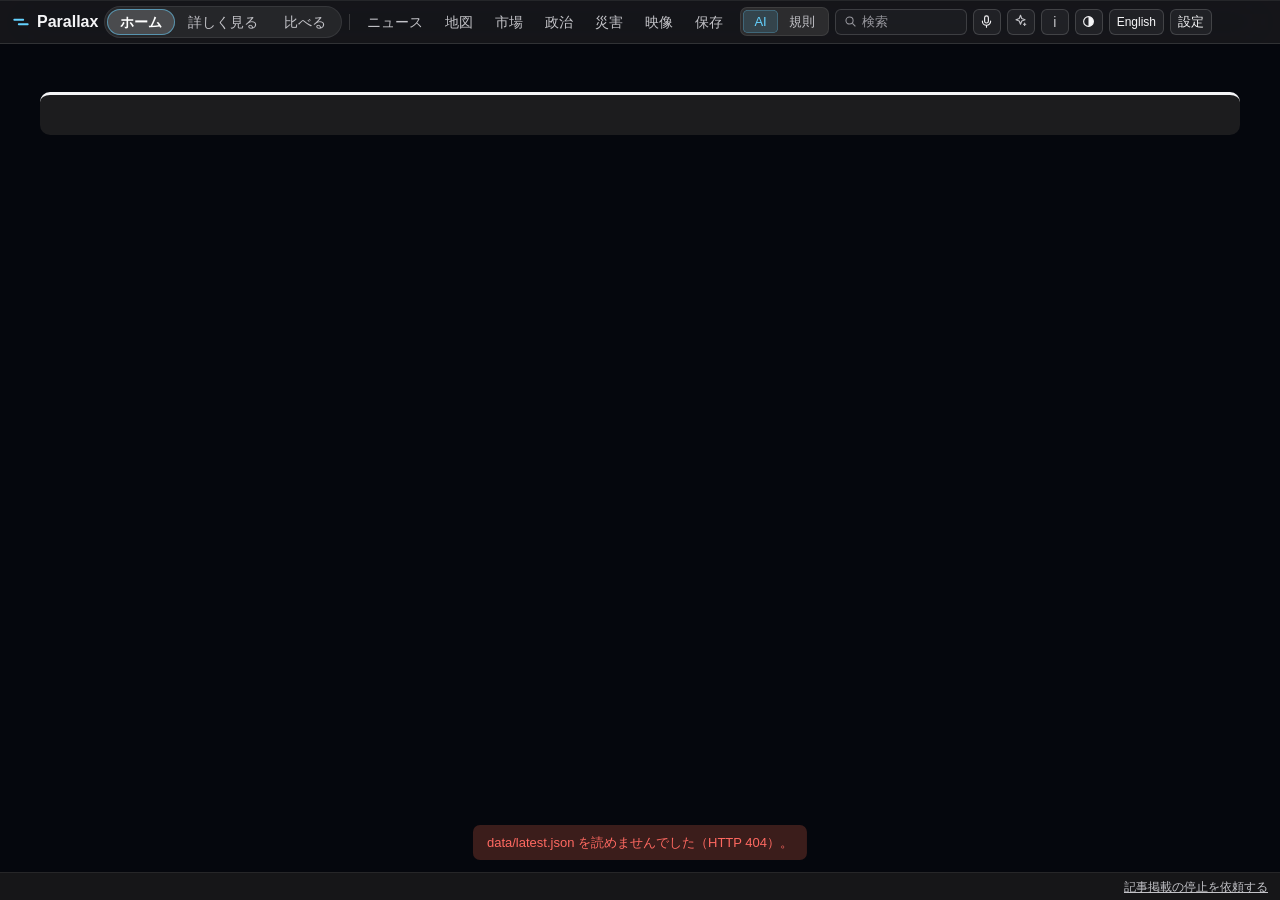
==== commit 5aef6a24: "The home shows three ways in, the card and one panel; the board sits in three columns with one scrol" ====
--- a/index.html
+++ b/index.html
@@ -21,8 +21,8 @@
 <script src="js/theme_boot.js"></script>
 <link rel="preconnect" href="https://fonts.googleapis.com">
 <link rel="preconnect" href="https://fonts.gstatic.com" crossorigin>
-<link rel="stylesheet" href="https://fonts.googleapis.com/css2?family=IBM+Plex+Sans+JP:wght@400;500;600&amp;display=swap">
-<link rel="stylesheet" href="https://fonts.googleapis.com/css2?family=Zen+Kaku+Gothic+New:wght@700;900&amp;display=swap">
+<link rel="stylesheet" href="https://fonts.googleapis.com/css2?family=IBM+Plex+Sans+JP:wght@400;500;700&amp;display=swap">
+<link rel="stylesheet" href="https://fonts.googleapis.com/css2?family=Shippori+Mincho+B1:wght@600;700&amp;display=swap">
 <link rel="stylesheet" href="https://fonts.googleapis.com/css2?family=Barlow+Semi+Condensed:wght@300;400;500&amp;display=swap&amp;text=0123456789.%2C%3A%2F%25%2B-">
 <link rel="stylesheet" href="css/app.css">
 <script type="module" src="js/app.js"></script>
@@ -114,7 +114,9 @@
   </section>
 
   <main class="board" id="board">
+    <section class="front" id="front" aria-label="何を見るか"></section>
     <!-- hero:begin --><section class="hero" id="hero" aria-label="最初の一枚" hidden></section><!-- hero:end -->
+    <section class="gap" id="gap" role="tabpanel" aria-label="日本と海外の違い"></section>
     <div class="home-bar" id="home-bar">
       <div class="home-tt">
         <h2 class="home-t">今日のニュース</h2>
--- a/css/app.css
+++ b/css/app.css
@@ -1025,7 +1025,8 @@
 .entry { flex: 1; min-height: 0; overflow: auto; padding: 22px 24px 48px; background: var(--win); font-size: 16px; line-height: 1.6; }
 .entry[hidden] { display: none; }
 .entry h2, .entry h3, .entry h4, .entry p, .entry ol, .entry ul, .entry figure { margin: 0; }
-.entry > * { max-width: 1320px; margin-left: auto; margin-right: auto; }
+.entry > *, .entry > .en-scene > * { max-width: 1320px; margin-left: auto; margin-right: auto; }
+.en-scene { display: contents; }
 .en-i, .en-ph svg, .en-g svg { flex: none; fill: none; stroke: currentColor; stroke-width: 1.5; stroke-linecap: round; stroke-linejoin: round; }
 .entry .aimk { margin: 0 6px 0 0; font-size: 12px; vertical-align: 2px; }
 
@@ -1424,7 +1425,7 @@
 .tab[data-genre]::before { content: ""; display: inline-block; width: 6px; height: 6px; margin-right: 6px; border-radius: 50%; background: var(--gc, var(--ink-4)); vertical-align: 1px; }
 .gtag { display: inline-flex; align-items: center; gap: 4px; color: var(--gc, var(--ink-2)); font-weight: var(--fw-2); }
 .gtag::before { content: ""; width: 6px; height: 6px; border-radius: 50%; background: currentColor; }
-.stale, .stale b, .stale time { color: var(--amber) !important; }
+.stale, .stale b, .stale time { color: var(--red) !important; }   /* an old value is red (11-15, docs/design-1115.md §7) */
 .meter.stale[data-bad="1"], .meter.stale[data-bad="1"] b, .meter.stale[data-bad="1"] time, .meter.stale[data-bad="1"] span { color: var(--red) !important; }
 .meter[data-tone]::before, .dot { content: ""; flex: none; align-self: center; width: 7px; height: 7px; border-radius: 50%; background: var(--ink-4); }
 .meter[data-tone=""]::before { content: none; }
@@ -3007,7 +3008,7 @@
 :root:not([data-theme="light"])[data-home="home"]:is([data-sect="home"], :not([data-sect])):has(#app:not([data-ui="simple"])) #p-case .ch-place .banner { background: rgba(6, 8, 20, .5); box-shadow: inset 0 0 0 1px rgba(255, 255, 255, .16); }
 :root:not([data-theme="light"])[data-home="home"]:is([data-sect="home"], :not([data-sect])):has(#app:not([data-ui="simple"])) #p-case .ch-big .u { display: inline-block; margin: 6px -6px 0 0; padding: 1px 6px 2px; border-radius: 999px; background: rgba(6, 8, 20, .42); }
 :root:not([data-theme="light"])[data-home="home"]:is([data-sect="home"], :not([data-sect])):has(#app:not([data-ui="simple"])) .pane:not(#p-case):not(#p-pri) .ph { border-radius: 24px 24px 0 0; background: linear-gradient(rgba(6, 8, 20, .42), rgba(6, 8, 20, 0)); }
-:root[data-theme="light"][data-home="home"]:is([data-sect="home"], :not([data-sect])):has(#app:not([data-ui="simple"])) #p-case .ch-place .banner { background: rgba(255, 255, 255, .78); box-shadow: inset 0 0 0 1px rgba(0, 0, 0, .14); }
+:root[data-theme="light"][data-home="home"]:is([data-sect="home"], :not([data-sect])):has(#app:not([data-ui="simple"])) #p-case .ch-place .banner { background: rgba(255, 255, 255, .78); box-shadow: inset 0 0 0 1px rgba(0, 0, 0, .14); color: var(--ink); }
 :root[data-theme="light"][data-home="home"]:is([data-sect="home"], :not([data-sect])):has(#app:not([data-ui="simple"])) #p-case .ch-rn { color: #1d1d1f; }
 :root[data-theme="light"][data-home="home"]:is([data-sect="home"], :not([data-sect])):has(#app:not([data-ui="simple"])) #p-rank .ph .pc { color: #00587a; }
 :root:not([data-theme="light"])[data-home="home"]:is([data-sect="home"], :not([data-sect])):has(#app:not([data-ui="simple"])) .home-lead { color: #dcdce2; }
@@ -4036,3 +4037,685 @@
 /* a finger on a tablet: the small buttons of the top bar answer over the bar's whole height (11-11 scan at 1180: 28x26), without reaching into each other */
 @media (pointer: coarse) and (min-width: 761px) { .tb .tbb, .tb .search, .tb .seg button { position: relative; } .tb .tbb::after, .tb .search::after, .tb .seg button::after { content: ""; position: absolute; inset: -9px -3px; } }
 /* ==== integrate:end ==== */
+
+/* ==== meeting-1115:begin ==== */
+/* after the meeting of 11-14 (docs/design-1115.md). Colour on data only (the three sides, red for breaking and old), one ink for the
+ * interface; a white ground with grey panes in light; the type by place: a Mincho for the lead headline only, Plex for every other word,
+ * figures in Plex's tabular numbers. The home shows three things: the three ways in, the card, one panel. */
+:root {
+  --f-display: var(--f-text);
+  --f-serif: "Shippori Mincho B1", "Hiragino Mincho ProN", "Yu Mincho", "YuMincho", serif;
+  --f-fig: "Barlow Semi Condensed", "IBM Plex Sans", var(--f-text);
+  --f-num: var(--f-text);
+  --g-pol: #c3c3c8; --g-intl: #c3c3c8; --g-eco: #c3c3c8; --g-sec: #c3c3c8; --g-tech: #c3c3c8; --g-mkt: #c3c3c8; --g-oth: #c3c3c8;
+  --lift: 0 1px 2px rgba(0, 0, 0, .3), 0 12px 32px -16px rgba(0, 0, 0, .6);
+}
+:root[data-theme="light"] {
+  --win: #ffffff; --pane: #f3f4f6; --pane-2: #e9ebef; --tb: #ffffff; --raise: #ffffff; --raise-h: #e9ebef; --well: #e9ebef;
+  --ink: #16181d; --ink-2: #3d4148; --ink-3: #646a73; --ink-4: #80868f; --ink-hi: #16181d;
+  --line: rgba(16, 24, 40, .08); --line-2: rgba(16, 24, 40, .14); --edge: rgba(16, 24, 40, .08);
+  --cyan: #16181d; --cyan-a: rgba(22, 24, 29, .07); --cyan-b: rgba(22, 24, 29, .04); --cyan-l: rgba(22, 24, 29, .4); --cyan-fill: #3d4148;
+  --lit-e: rgba(22, 24, 29, .5); --lit-box: 0 0 0 1.5px #16181d; --lit-line: none; --num-glow: none;
+  --red: #d70015;
+  --g-pol: #3d4148; --g-intl: #3d4148; --g-eco: #3d4148; --g-sec: #3d4148; --g-tech: #3d4148; --g-mkt: #3d4148; --g-oth: #3d4148;
+  /* the home: no coloured ground, no light behind the glass; panes are grey fills, the lifted card alone is white with a shadow */
+  --hg-ground: #ffffff; --hg-glow: none; --hg-discs: none;
+  --hs-fill: #f3f4f6; --hs-edge: transparent; --hs-hi: none; --hs-shadow: none; --hs-blur: none; --hp-blur: none;
+  --hc-fill: #e9ebef; --hc-edge: transparent; --hc-hi: none; --hc-hover: #e9ebef; --hc-on: #e1e4e9;
+  --h-ink3: #4b5058; --hk: rgba(16, 24, 40, .08);
+  --lift: 0 1px 2px rgba(16, 24, 40, .06), 0 12px 32px -16px rgba(16, 24, 40, .22);
+  /* the board: grey sheets on the white ground, its panes plain white on them, no inner light */
+  --bt-fill: #ffffff; --bt-edge: rgba(16, 24, 40, .06); --bt-hi: none; --bt-chip: rgba(16, 24, 40, .06); --tp-on: #ffffff; --hs-lite: none; --glass: #ffffff; --glass-2: #ffffff;
+}
+/* the board's filters of 注目ニュース: one row that runs sideways, not three rows over half the pane */
+#pri-chips { flex-wrap: nowrap; overflow-x: auto; scrollbar-width: none; }
+#pri-chips::-webkit-scrollbar { display: none; }
+#pri-chips > * { flex: none; }
+.num, time.num, b.num { font-variant-numeric: tabular-nums; }
+
+/* ---- the home: three things, one column */
+:root[data-home="home"]:is([data-sect="home"], :not([data-sect])):has(#app:not([data-ui="simple"])) #board.board { display: flex; flex-direction: column; gap: 24px;
+  padding: 24px max(16px, calc((100% - 1200px) / 2)) 48px; }
+:root[data-home="home"]:is([data-sect="home"], :not([data-sect])):has(#app:not([data-ui="simple"])) #board.board > :not(#front):not(#hero):not(#gap) { display: none; }
+:root[data-home="home"]:is([data-sect="home"], :not([data-sect])):has(#app:not([data-ui="simple"])) #board #hr-bub { display: none; }
+.front, .gap { display: none; }
+:root[data-home="home"]:is([data-sect="home"], :not([data-sect])):has(#app:not([data-ui="simple"])) #board > .front { display: grid; gap: 12px; order: 0; }
+:root[data-home="home"]:is([data-sect="home"], :not([data-sect])):has(#app:not([data-ui="simple"])) #board > .hero { order: 1; }
+:root[data-home="home"]:is([data-sect="home"], :not([data-sect])):has(#app:not([data-ui="simple"])) #board > .gap { display: block; order: 2; }
+
+.fr-tabs { display: grid; grid-template-columns: repeat(3, minmax(0, 1fr)); gap: 12px; }
+.fr-tab { display: flex; flex-direction: column; justify-content: space-between; gap: 8px; min-height: 88px; padding: 16px 20px; text-align: left; cursor: pointer;
+  border: 1px solid var(--line); border-radius: 10px; background: var(--pane); color: var(--ink); font: inherit; transition: background var(--t-1); }
+.fr-tab:hover { background: var(--pane-2); }
+.fr-tab .fr-k { font: 700 20px/1.35 var(--f-text); }
+.fr-tab .fr-v { font: 500 15px/1.4 var(--f-text); color: var(--ink-2); }
+.fr-tab[aria-selected="true"] { background: var(--ink); border-color: var(--ink); color: var(--win); box-shadow: var(--lit-box); }
+.fr-tab[aria-selected="true"] .fr-v { color: inherit; opacity: .8; }
+.fr-tab:focus-visible, .fr-chip:focus-visible, .fr-row:focus-visible, .fr-gl.ev:focus-visible { outline: 2px solid var(--ink); outline-offset: 2px; }
+.fr-chips { display: flex; gap: 8px; overflow-x: auto; scrollbar-width: none; padding: 2px; }
+.fr-chips::-webkit-scrollbar { display: none; }
+.fr-chip { flex: none; min-height: 36px; padding: 0 14px; border: 1px solid var(--line-2); border-radius: var(--r-pill); background: none; color: var(--ink-2); font: 500 13px/1 var(--f-text); white-space: nowrap; cursor: pointer; }
+.fr-chip[aria-pressed="true"] { background: var(--ink); border-color: var(--ink); color: var(--win); }
+
+.gap { padding: 20px 24px; border-radius: 10px; background: var(--pane); color: var(--ink); }
+.fr-h h2 { margin: 0 0 14px; font: 700 20px/1.35 var(--f-text); color: var(--ink); }
+.fr-gap { display: grid; grid-template-columns: minmax(7em, 12em) minmax(0, 1fr) max-content; column-gap: 16px; }
+.fr-gap.ev { grid-template-columns: minmax(10em, 26em) minmax(0, 1fr) max-content; }
+.fr-ax, .fr-gr { display: grid; grid-column: 1 / -1; grid-template-columns: subgrid; align-items: center; }
+.fr-ax { margin: 0 0 6px; font-size: 12px; color: var(--ink-3); }
+.fr-axm { display: grid; grid-template-columns: 1fr 1fr; }
+.fr-axm span:first-child { text-align: right; padding-right: 10px; }
+.fr-axm span:last-child { padding-left: 10px; }
+.fr-gr { min-height: 40px; border-top: 1px solid var(--line); }
+.fr-gl { min-width: 0; overflow: hidden; text-overflow: ellipsis; white-space: nowrap; font: 500 15px/1.4 var(--f-text); color: var(--ink); }
+.fr-gl.ev { padding: 0; border: 0; background: none; text-align: left; cursor: pointer; min-height: 40px; }
+.fr-gl.ev:hover { text-decoration: underline; }
+.fr-gb { position: relative; height: 14px; }
+.fr-gb::before { content: ""; position: absolute; left: 50%; top: -8px; bottom: -8px; width: 1px; background: var(--ink-3); }
+.fr-gb i { position: absolute; top: 0; bottom: 0; width: var(--w); background: var(--sd); border-radius: 3px; }
+.fr-gb i[data-side="jp"] { right: 50%; }
+.fr-gb i[data-side="intl"] { left: 50%; }
+.fr-gn { font-size: 13px; color: var(--ink-2); text-align: right; white-space: nowrap; }
+.fr-foot { display: flex; flex-wrap: wrap; justify-content: flex-end; gap: 4px 14px; margin: 12px 0 0; font-size: 12px; color: var(--ink-3); }
+.gap .fr-at.stale, #board .hr-meta.stale time, #board .hr-meta .stale { color: var(--red); }
+:root[data-home="home"]:is([data-sect="home"], :not([data-sect])):has(#app:not([data-ui="simple"])) #genre-strip { display: none; }
+.fr-one { display: grid; grid-template-columns: repeat(2, minmax(0, 1fr)); gap: 24px; }
+.fr-og h3 { display: flex; align-items: baseline; gap: 8px; margin: 0; padding-top: 8px; border-top: 3px solid var(--sd); font: 700 16px/1.45 var(--f-text); }
+.fr-og ul, .fr-bias { margin: 6px 0 0; padding: 0; list-style: none; }
+.fr-row { display: block; width: 100%; min-height: 44px; padding: 10px 0; border: 0; border-bottom: 1px solid var(--line); background: none; color: var(--ink); text-align: left; font: 400 15px/1.5 var(--f-text); cursor: pointer; }
+.fr-row:hover { color: var(--ink-2); }
+.fr-br { display: grid; grid-template-columns: minmax(0, 1fr) minmax(60px, 140px) 3em; align-items: center; gap: 12px; }
+.fr-bt { min-width: 0; overflow: hidden; text-overflow: ellipsis; white-space: nowrap; }
+.fr-bm { height: 8px; overflow: hidden; border-radius: 4px; background: var(--pane-2); }
+.fr-bm i { display: block; height: 100%; background: var(--ink-2); }
+.fr-br b { text-align: right; font-weight: 700; }
+.fr-empty { margin: 4px 0; font-size: 15px; line-height: 1.6; color: var(--ink-2); }
+
+/* ---- the card */
+:root[data-home="home"]:is([data-sect="home"], :not([data-sect])):has(#app:not([data-ui="simple"])) #board .hr-card { border-radius: 16px; }
+:root[data-theme="light"][data-home="home"]:is([data-sect="home"], :not([data-sect])):has(#app:not([data-ui="simple"])) #board .hr-card { background: #fff; border: 1px solid var(--line); box-shadow: var(--lift); }
+#board .hr-card.has-ph { grid-template-columns: minmax(0, 5fr) minmax(0, 7fr) auto; grid-template-areas: "ph main side"; }
+.hr-ph { grid-area: ph; margin: 0; min-width: 0; }
+.hr-ph img { display: block; width: 100%; aspect-ratio: 4 / 3; object-fit: cover; border-radius: 10px; background: var(--pane-2); }
+.hr-ph figcaption { margin-top: 6px; font-size: 12px; color: var(--ink-3); }
+#board .hr-t { font: 700 40px/1.25 var(--f-serif); letter-spacing: 0; color: var(--ink); }
+.hr-lab { font: 700 13px/1.4 var(--f-text); color: var(--ink); }
+.hr-facts { display: flex; flex-wrap: wrap; align-items: baseline; gap: 6px 20px; margin: 0; font-size: 15px; }
+.hr-fc { display: inline-flex; align-items: baseline; gap: 4px; }
+.hr-fc::before { content: ""; align-self: center; width: 10px; height: 10px; margin-right: 4px; border-radius: 2px; background: var(--sd); }
+.hr-fc .k, .hr-first .k { color: var(--ink-2); }
+.hr-fc b, .hr-first b { font: 700 20px/1 var(--f-text); color: var(--ink); }
+.hr-fc .u { font-size: 13px; color: var(--ink-3); }
+.hr-fc.zero { opacity: .5; }
+.hr-first { display: inline-flex; align-items: baseline; gap: 6px; }
+.hr-share { display: grid; gap: 6px; max-width: min(100%, 520px); }
+.hr-sb { display: flex; gap: 2px; height: 10px; overflow: hidden; border-radius: 5px; background: var(--pane-2); }
+.hr-sb i { display: block; height: 100%; background: var(--sd); }
+.hr-sl { font-size: 13px; color: var(--ink-2); }
+#board .hr-acts { display: flex; flex-wrap: wrap; gap: 12px; }
+#board .hr-acts .hr-b { min-height: 44px; padding: 0 22px; border-radius: var(--r-pill); font: 700 15px/1 var(--f-text); }
+#board .hr-acts .hr-go { background: var(--ink); color: var(--win); border-color: var(--ink); }
+
+/* ---- the compare: the newspapers side by side, rows aligned */
+.pp { display: grid; grid-template-columns: 9em repeat(var(--n), minmax(0, 1fr)); column-gap: 24px; margin: 8px 0 16px; }
+.pp-r { display: contents; }
+.pp-r > * { padding: 12px 0; border-top: 1px solid var(--line); min-width: 0; }
+.pp-hd > * { border-top: 0; padding-top: 0; }
+.pp-hd .pp-c { display: flex; align-items: baseline; gap: 8px; padding-top: 10px; border-top: 3px solid var(--sd); font: 700 16px/1.4 var(--f-text); color: var(--sd); }
+.pp-hd .pp-c b { color: var(--ink); }
+.pp-hd .pp-c .en-i { width: 18px; height: 18px; align-self: center; fill: none; stroke: currentColor; stroke-width: 1.5; }
+.pp-k { font: 700 13px/1.5 var(--f-text); color: var(--ink-2); }
+.pp-c { font-size: 15px; line-height: 1.6; color: var(--ink); }
+.pp-ws, .pp-ns, .pp-hs { margin: 0; padding: 0; list-style: none; display: flex; flex-wrap: wrap; gap: 4px 14px; }
+.pp-ws small { margin-left: 4px; font-size: 12px; color: var(--ink-3); }
+.pp-ns li.only { font-weight: 700; text-decoration: underline; text-decoration-thickness: 2px; text-underline-offset: 3px; text-decoration-color: var(--sd); }
+.pp-hs { display: grid; gap: 10px; }
+.pp-ho { display: flex; gap: 8px; font-size: 12px; color: var(--ink-3); }
+.pp-ho b { font-weight: 700; color: var(--ink-2); }
+.pp-hs a { color: var(--ink); text-decoration: none; }
+.pp-hs a:hover { text-decoration: underline; }
+.pp-none, .pp-few { margin: 0; font-size: 13px; color: var(--ink-3); }
+.pp-tone { display: grid; gap: 4px; }
+.pp-tb { position: relative; display: block; height: 10px; }
+.pp-tb::before { content: ""; position: absolute; left: 50%; top: -4px; bottom: -4px; width: 1px; background: var(--ink-3); }
+.pp-tb i { position: absolute; top: 0; bottom: 0; width: var(--w); background: var(--ink-2); border-radius: 3px; }
+.pp-tb i.neg { right: 50%; }
+.pp-tb i.pos { left: 50%; background: var(--ink-3); }
+.pp-tl { display: flex; justify-content: space-between; gap: 8px; font-size: 13px; color: var(--ink-2); }
+.pp-tn { font-size: 12px; color: var(--ink-3); }
+.pp-first b { font: 700 20px/1 var(--f-text); }
+.pp-ahead { margin-left: 6px; font-size: 13px; color: var(--ink-2); }
+.en-figs.one { grid-template-columns: minmax(0, 1fr); max-width: 640px; }
+.entry .en-sel .en-st { font-family: var(--f-serif); font-weight: 700; }
+@media (max-width: 760px) {
+  .pp { grid-template-columns: minmax(0, 1fr); }
+  .pp-r { display: grid; grid-template-columns: repeat(var(--n), minmax(0, 1fr)); column-gap: 12px; border-top: 1px solid var(--line); }
+  .pp-r > * { border-top: 0; }
+  .pp-r > .pp-k { grid-column: 1 / -1; padding-bottom: 0; }
+  .pp-hd > .pp-k { display: none; }
+  .pp-c { font-size: 14px; }
+}
+
+/* ---- the board: one weight for a pane's title, a label of ties that never folds one letter a line */
+:root[data-screen="board"] .st-h, .cov > .st-h { font-weight: 700; }
+
+/* ---- a phone: the three ways in are tabs that run sideways, the card's headline 28px, 16px at the sides */
+@media (max-width: 760px) {
+  :root[data-home="home"]:is([data-sect="home"], :not([data-sect])):has(#app:not([data-ui="simple"])) #board.board { padding: 12px 16px 32px; gap: 16px; }
+  .fr-tabs { display: flex; overflow-x: auto; scroll-snap-type: x mandatory; scrollbar-width: none; }
+  .fr-tab { flex: 0 0 auto; min-width: 46%; min-height: 72px; padding: 12px 14px; scroll-snap-align: start; }
+  .fr-tab .fr-k { font-size: 17px; }
+  .fr-tab .fr-v { font-size: 13px; }
+  .fr-chip { min-height: 44px; }
+  #board .hr-card, #board .hr-card.has-ph { grid-template-columns: minmax(0, 1fr); grid-template-areas: "ph" "main"; padding: 16px; }
+  #board .hr-card .hr-side { display: none; }
+  #board .hr-t { font-size: 28px; }
+  .gap { padding: 16px; }
+  .fr-gap { grid-template-columns: 6.5em minmax(0, 1fr); column-gap: 10px; }
+  .fr-ax > span:last-child { display: none; }
+  .fr-gr { row-gap: 2px; padding: 6px 0; }
+  .fr-gn { grid-column: 2; text-align: left; font-size: 12px; }
+  .fr-one { grid-template-columns: minmax(0, 1fr); }
+}
+@media (pointer: coarse) { .fr-chip { min-height: 44px; } }
+/* ==== meeting-1115:end ==== */
+
+/* ==== stage:begin ==== */
+/* the stage: a wide screen (a projector, a laptop at 16:9) shows each screen as one composed frame of 1920 by 1080 units, the same frame
+ * scaled on any wide screen. The @media is the STAGE of js/stage.js (tests/js/stage.test.js). A tablet, a phone and a 4:3 window never
+ * match it (a touch tablet held sideways neither: the stage asks for a mouse), so their screens stay as they are. Its rules come last and win by order; :root:not(#_s) (an id that is never there) lets a rule of the
+ * compare and the windows win over the home ground's longer selectors without !important. */
+@media (min-width: 1280px) and (min-height: 680px) and (min-aspect-ratio: 3/2) and (hover: hover) and (pointer: fine) {
+  :root { --u: min(calc(100vw / 1920), calc(100dvh / 1080)); --st-x: calc(var(--u) * 96); --st-y: calc(var(--u) * 64); --st-lab: max(15px, calc(var(--u) * 24)); --st-btn: max(44px, calc(var(--u) * 64)); }
+
+  /* ---- home: the first card is the whole screen; the centre line of the bar runs down into the three columns */
+  :root[data-home="home"]:is([data-sect="home"], :not([data-sect])) body::before { opacity: .35; }
+  :root[data-home="home"]:is([data-sect="home"], :not([data-sect])):has(#app:not([data-ui="simple"])) .board { container-type: size; padding: 0 var(--st-x) 72px; }
+  :root[data-home="home"]:is([data-sect="home"], :not([data-sect])):has(#app:not([data-ui="simple"])) .hero:not([hidden]) { gap: calc(var(--u) * 32); }
+  :root[data-home="home"]:is([data-sect="home"], :not([data-sect])):has(#app:not([data-ui="simple"])) .hr-host { display: flex; align-items: stretch; min-height: calc(100cqh + 72px); }
+  :root[data-home="home"]:is([data-sect="home"], :not([data-sect])):has(#app:not([data-ui="simple"])) .hr-card { position: relative; flex: 1; grid-template-columns: minmax(0, 1fr); grid-template-areas: "main"; width: 100%; padding: calc(var(--u) * 48) 0 calc(var(--u) * 40);
+    background: none; border: 0; border-radius: 0; box-shadow: none; -webkit-backdrop-filter: none; backdrop-filter: none; }
+  :root[data-home="home"]:is([data-sect="home"], :not([data-sect])):has(#app:not([data-ui="simple"])) .hr-main { gap: calc(var(--u) * 28); }
+  :root[data-home="home"]:is([data-sect="home"], :not([data-sect])):has(#app:not([data-ui="simple"])) .hr-acts { margin-top: auto; gap: calc(var(--u) * 16); }
+  :root[data-home="home"]:is([data-sect="home"], :not([data-sect])):has(#app:not([data-ui="simple"])) .hr-meta { gap: calc(var(--u) * 16); min-height: calc(var(--u) * 36); padding-right: calc(var(--u) * 200); font-size: var(--st-lab); }
+  :root[data-home="home"]:is([data-sect="home"], :not([data-sect])):has(#app:not([data-ui="simple"])) .hr-meta .aimk { font-size: max(15px, calc(var(--u) * 20)); }
+  :root[data-home="home"]:is([data-sect="home"], :not([data-sect])):has(#app:not([data-ui="simple"])) .hr-head-nav { display: block; margin: 0; }
+  :root[data-home="home"]:is([data-sect="home"], :not([data-sect])):has(#app:not([data-ui="simple"])) .hr-head-nav .hr-step { position: absolute; top: calc(var(--u) * 34); right: 0; }
+  :root[data-home="home"]:is([data-sect="home"], :not([data-sect])):has(#app:not([data-ui="simple"])) .hr-head-nav .hr-step:first-child { right: calc(var(--u) * 88); }
+  :root[data-home="home"]:is([data-sect="home"], :not([data-sect])):has(#app:not([data-ui="simple"])) .hr-step { width: var(--st-btn); height: var(--st-btn); font-size: calc(var(--u) * 36); }
+  :root[data-home="home"]:is([data-sect="home"], :not([data-sect])):has(#app:not([data-ui="simple"])) .hr-t { max-width: calc(var(--u) * 1500); font-size: calc(var(--u) * 72); line-height: 1.22; -webkit-line-clamp: 2; line-clamp: 2; }
+  :root[data-home="home"]:is([data-sect="home"], :not([data-sect])):has(#app:not([data-ui="simple"])) .hr-split { gap: calc(var(--u) * 32); }
+  :root[data-home="home"]:is([data-sect="home"], :not([data-sect])):has(#app:not([data-ui="simple"])) .hr-n { gap: calc(var(--u) * 12); }
+  :root[data-home="home"]:is([data-sect="home"], :not([data-sect])):has(#app:not([data-ui="simple"])) .hr-n .k, :root[data-home="home"]:is([data-sect="home"], :not([data-sect])):has(#app:not([data-ui="simple"])) .hr-n .u { font-size: var(--st-lab); }
+  :root[data-home="home"]:is([data-sect="home"], :not([data-sect])):has(#app:not([data-ui="simple"])) .hr-n b { font-size: calc(var(--u) * 144); }
+  :root[data-home="home"]:is([data-sect="home"], :not([data-sect])):has(#app:not([data-ui="simple"])) .hr-bar { grid-template-columns: 1fr calc(var(--u) * 4) 1fr; height: calc(var(--u) * 96); }
+  :root[data-home="home"]:is([data-sect="home"], :not([data-sect])):has(#app:not([data-ui="simple"])) .hr-half { height: calc(var(--u) * 40); }
+  :root[data-home="home"]:is([data-sect="home"], :not([data-sect])):has(#app:not([data-ui="simple"])) .hr-half[data-side="jp"] i { border-radius: calc(var(--u) * 20) 0 0 calc(var(--u) * 20); }
+  :root[data-home="home"]:is([data-sect="home"], :not([data-sect])):has(#app:not([data-ui="simple"])) .hr-half[data-side="intl"] i { border-radius: 0 calc(var(--u) * 20) calc(var(--u) * 20) 0; }
+  :root[data-home="home"]:is([data-sect="home"], :not([data-sect])):has(#app:not([data-ui="simple"])) .hr-mid { height: calc(var(--u) * 96); }
+  :root[data-home="home"]:is([data-sect="home"], :not([data-sect])):has(#app:not([data-ui="simple"])) .hr-gov { margin-top: 0; font-size: var(--st-lab); }
+  :root[data-home="home"]:is([data-sect="home"], :not([data-sect])):has(#app:not([data-ui="simple"])) .hr-gov b { font-size: calc(var(--u) * 40); }
+  :root[data-home="home"]:is([data-sect="home"], :not([data-sect])):has(#app:not([data-ui="simple"])) .hr-cols { position: relative; gap: calc(var(--u) * 48); margin-top: calc(var(--u) * 8); overflow: visible; border-radius: 0; background: none; }
+  :root[data-home="home"]:is([data-sect="home"], :not([data-sect])):has(#app:not([data-ui="simple"])) .hr-cols::before { content: ""; position: absolute; left: 50%; top: calc(var(--u) * -36); width: calc(var(--u) * 2); height: calc(var(--u) * 36); transform: translateX(-50%); background: var(--ink-hi); opacity: .6; }
+  :root[data-home="home"]:is([data-sect="home"], :not([data-sect])):has(#app:not([data-ui="simple"])) .hr-cols.one { grid-template-columns: repeat(2, minmax(0, 1fr)); }
+  :root[data-home="home"]:is([data-sect="home"], :not([data-sect])):has(#app:not([data-ui="simple"])) .hr-cols.one > [data-col="intl"] { grid-column: 2; grid-row: 1; }
+  :root[data-home="home"]:is([data-sect="home"], :not([data-sect])):has(#app:not([data-ui="simple"])) .hr-cols.one > [data-col="intl"] + .hr-note { grid-column: 1; grid-row: 1; }
+  :root[data-home="home"]:is([data-sect="home"], :not([data-sect])):has(#app:not([data-ui="simple"])) .hr-col { padding: calc(var(--u) * 20) 0 0; background: none; border-top: calc(var(--u) * 3) solid var(--ink-hi); }
+  :root[data-home="home"]:is([data-sect="home"], :not([data-sect])):has(#app:not([data-ui="simple"])) .hr-col[data-col="jp"] { border-top-color: var(--sd-jp); }
+  :root[data-home="home"]:is([data-sect="home"], :not([data-sect])):has(#app:not([data-ui="simple"])) .hr-col[data-col="intl"] { border-top-color: var(--sd-intl); }
+  :root[data-home="home"]:is([data-sect="home"], :not([data-sect])):has(#app:not([data-ui="simple"])) .hr-col h3 { margin-bottom: calc(var(--u) * 12); font-size: var(--st-lab); color: var(--ink-hi); }
+  :root[data-home="home"]:is([data-sect="home"], :not([data-sect])):has(#app:not([data-ui="simple"])) .hr-col[data-col="jp"] h3 { color: var(--sd-jp); }
+  :root[data-home="home"]:is([data-sect="home"], :not([data-sect])):has(#app:not([data-ui="simple"])) .hr-col[data-col="intl"] h3 { color: var(--sd-intl); }
+  :root[data-home="home"]:is([data-sect="home"], :not([data-sect])):has(#app:not([data-ui="simple"])) .hr-col ul { gap: calc(var(--u) * 16); }
+  :root[data-home="home"]:is([data-sect="home"], :not([data-sect])):has(#app:not([data-ui="simple"])) .hr-col li { font-size: calc(var(--u) * 32); }
+  :root[data-home="home"]:is([data-sect="home"], :not([data-sect])):has(#app:not([data-ui="simple"])) .hr-col li .k { margin-bottom: calc(var(--u) * 4); font-size: var(--st-lab); }
+  :root[data-home="home"]:is([data-sect="home"], :not([data-sect])):has(#app:not([data-ui="simple"])) .hr-col li .p { line-height: 1.45; }
+  :root[data-home="home"]:is([data-sect="home"], :not([data-sect])):has(#app:not([data-ui="simple"])) .hr-heads li .o { font-size: var(--st-lab); }
+  :root[data-home="home"]:is([data-sect="home"], :not([data-sect])):has(#app:not([data-ui="simple"])) .hr-heads li .t { font-size: calc(var(--u) * 28); line-height: 1.45; }
+  :root[data-home="home"]:is([data-sect="home"], :not([data-sect])):has(#app:not([data-ui="simple"])) .hr-none { font-size: calc(var(--u) * 32); }
+  :root[data-home="home"]:is([data-sect="home"], :not([data-sect])):has(#app:not([data-ui="simple"])) .hr-note { padding: calc(var(--u) * 20) 0 0; font-size: var(--st-lab); background: none; }
+  :root[data-home="home"]:is([data-sect="home"], :not([data-sect])):has(#app:not([data-ui="simple"])) .hr-find { grid-template-columns: repeat(3, minmax(0, 1fr)); gap: calc(var(--u) * 48); align-items: start; }
+  :root[data-home="home"]:is([data-sect="home"], :not([data-sect])):has(#app:not([data-ui="simple"])) .hr-find li { font-size: var(--st-lab); }
+  :root[data-home="home"]:is([data-sect="home"], :not([data-sect])):has(#app:not([data-ui="simple"])) .hr-fd summary { gap: calc(var(--u) * 8) calc(var(--u) * 20); min-height: var(--st-btn); padding: calc(var(--u) * 8) calc(var(--u) * 12); margin: 0 calc(var(--u) * -12); }
+  :root[data-home="home"]:is([data-sect="home"], :not([data-sect])):has(#app:not([data-ui="simple"])) .hr-fd summary::after { width: calc(var(--u) * 10); height: calc(var(--u) * 10); }
+  :root[data-home="home"]:is([data-sect="home"], :not([data-sect])):has(#app:not([data-ui="simple"])) .hr-fl { min-width: 0; }
+  :root[data-home="home"]:is([data-sect="home"], :not([data-sect])):has(#app:not([data-ui="simple"])) .hr-dots, :root[data-home="home"]:is([data-sect="home"], :not([data-sect])):has(#app:not([data-ui="simple"])) .hr-ds { gap: calc(var(--u) * 10); }
+  :root[data-home="home"]:is([data-sect="home"], :not([data-sect])):has(#app:not([data-ui="simple"])) .hr-ds .w { font-size: var(--st-lab); }
+  :root[data-home="home"]:is([data-sect="home"], :not([data-sect])):has(#app:not([data-ui="simple"])) .hr-dg { gap: calc(var(--u) * 5); }
+  :root[data-home="home"]:is([data-sect="home"], :not([data-sect])):has(#app:not([data-ui="simple"])) .hr-dg + .hr-dg { padding-left: calc(var(--u) * 10); }
+  :root[data-home="home"]:is([data-sect="home"], :not([data-sect])):has(#app:not([data-ui="simple"])) .hr-dg i { width: calc(var(--u) * 16); height: calc(var(--u) * 16); }
+  :root[data-home="home"]:is([data-sect="home"], :not([data-sect])):has(#app:not([data-ui="simple"])) .hr-fd .hr-ft, :root[data-home="home"]:is([data-sect="home"], :not([data-sect])):has(#app:not([data-ui="simple"])) .hr-find li > .hr-ft { font-size: max(15px, calc(var(--u) * 22)); display: -webkit-box; -webkit-box-orient: vertical; -webkit-line-clamp: 2; line-clamp: 2; overflow: hidden; }
+  :root[data-home="home"]:is([data-sect="home"], :not([data-sect])):has(#app:not([data-ui="simple"])) .hr-ai { max-width: calc(100% - calc(var(--u) * 520)); gap: calc(var(--u) * 12); font-size: var(--st-lab); }
+  :root[data-home="home"]:is([data-sect="home"], :not([data-sect])):has(#app:not([data-ui="simple"])) .hr-ai > span:last-child { min-width: 0; white-space: nowrap; overflow: hidden; text-overflow: ellipsis; }
+  :root[data-home="home"]:is([data-sect="home"], :not([data-sect])):has(#app:not([data-ui="simple"])) .hr-ai .aimk { font-size: max(15px, calc(var(--u) * 20)); }
+  :root[data-home="home"]:is([data-sect="home"], :not([data-sect])):has(#app:not([data-ui="simple"])) .hr-b { min-height: var(--st-btn); padding: 0 calc(var(--u) * 32); font-size: var(--st-lab); }
+  :root[data-home="home"]:is([data-sect="home"], :not([data-sect])):has(#app:not([data-ui="simple"])) .hr-side { position: absolute; right: 0; bottom: calc(var(--u) * 48); }
+  :root[data-home="home"]:is([data-sect="home"], :not([data-sect])):has(#app:not([data-ui="simple"])) .hr-orb { position: relative; flex-direction: row-reverse; gap: calc(var(--u) * 24); width: auto; max-width: none; }
+  :root[data-home="home"]:is([data-sect="home"], :not([data-sect])):has(#app:not([data-ui="simple"])) .hr-stage { width: calc(var(--u) * 120); }
+  :root[data-home="home"]:is([data-sect="home"], :not([data-sect])):has(#app:not([data-ui="simple"])) .hr-speak { min-height: var(--st-btn); min-width: 0; padding: 0 calc(var(--u) * 32); font-size: var(--st-lab); }
+  :root[data-home="home"]:is([data-sect="home"], :not([data-sect])):has(#app:not([data-ui="simple"])) .hr-speak svg { width: calc(var(--u) * 26); height: calc(var(--u) * 26); }
+  :root[data-home="home"]:is([data-sect="home"], :not([data-sect])):has(#app:not([data-ui="simple"])) .hr-cap { position: absolute; right: 0; bottom: calc(100% + calc(var(--u) * 16)); width: calc(var(--u) * 760); min-height: 0; text-align: right; font-size: var(--st-lab); }
+
+  /* ---- 比べる: one scene to a screen, the scroll stops at each */
+  :root:not(#_s) .entry { container-type: size; scroll-snap-type: y proximity; padding: 0 var(--st-x); }
+  :root:not(#_s) .entry > *, :root:not(#_s) .entry > .en-scene > * { max-width: none; }
+  :root:not(#_s) .en-scene { display: flex; flex-direction: column; gap: calc(var(--u) * 32); min-height: 100cqh; padding-top: var(--st-y); padding-bottom: calc(var(--u) * 40); scroll-snap-align: start; }
+  :root:not(#_s) .en-scene[data-scene="heads"] { padding-top: calc(var(--u) * 48); gap: calc(var(--u) * 24); }
+  :root:not(#_s) .en-scene[data-scene="rest"] { min-height: 0; padding-bottom: calc(var(--u) * 64); }
+  :root:not(#_s) .entry > .en-scene > * { margin-left: 0; margin-right: 0; }
+  :root:not(#_s) .en-hint, :root:not(#_s) .en-lead { display: none; }
+  :root:not(#_s) .en-head h2 { font-size: calc(var(--u) * 56); line-height: 1.2; gap: calc(var(--u) * 20); }
+  :root:not(#_s) .en-head h2 .n { font-size: calc(var(--u) * 28); }
+  :root:not(#_s) .en-head > button, :root:not(#_s) .en-head .en-btn { min-height: var(--st-btn); padding: 0 calc(var(--u) * 32); font-size: var(--st-lab); }
+  :root:not(#_s) .entry .genres { flex-wrap: nowrap; gap: calc(var(--u) * 12); padding: 0; }
+  :root:not(#_s) .entry .gn { flex: none; height: calc(var(--u) * 52); padding: 0 calc(var(--u) * 22) 0 calc(var(--u) * 10); border-radius: calc(var(--u) * 28); }
+  :root:not(#_s) .entry .gn .gi { width: calc(var(--u) * 36); height: calc(var(--u) * 36); }
+  :root:not(#_s) .entry .gn svg { width: calc(var(--u) * 24); height: calc(var(--u) * 24); }
+  :root:not(#_s) .entry .gn .gl { font-size: var(--st-lab); }
+  :root:not(#_s) .en-scene[data-scene="pick"] { height: 100cqh; gap: calc(var(--u) * 24); padding-top: calc(var(--u) * 40); padding-bottom: calc(var(--u) * 24); }
+  :root:not(#_s) .en-pick { flex: 1; display: flex; flex-direction: column; min-height: 0; margin-top: 0; }
+  :root:not(#_s) .en-cards { flex: 1; grid-auto-flow: row; grid-template-columns: repeat(3, minmax(0, 1fr)); grid-auto-columns: auto; grid-template-rows: repeat(2, minmax(0, 1fr)); grid-auto-rows: minmax(0, 1fr); min-height: 0; gap: calc(var(--u) * 24) calc(var(--u) * 32); padding: calc(var(--u) * 4); scroll-snap-type: none; }
+  :root:not(#_s) .en-card { gap: calc(var(--u) * 10); min-height: 0; padding-bottom: calc(var(--u) * 18); border-radius: calc(var(--u) * 24); }
+  :root:not(#_s) .en-card > :not(.en-ph) { margin-left: calc(var(--u) * 24); margin-right: calc(var(--u) * 24); }
+  :root:not(#_s) .en-card .en-ph { flex: 1 1 calc(var(--u) * 150); aspect-ratio: auto; height: auto; min-height: calc(var(--u) * 80); }
+  :root:not(#_s) .en-ph .en-g { top: calc(var(--u) * 12); left: calc(var(--u) * 12); }
+  :root:not(#_s) .en-on { top: calc(var(--u) * 12); right: calc(var(--u) * 12); height: calc(var(--u) * 36); padding: 0 calc(var(--u) * 14); border-radius: calc(var(--u) * 18); font-size: max(15px, calc(var(--u) * 20)); line-height: calc(var(--u) * 36); }
+  :root:not(#_s) .en-g { height: calc(var(--u) * 36); padding: 0 calc(var(--u) * 14) 0 calc(var(--u) * 10); border-radius: calc(var(--u) * 18); font-size: max(15px, calc(var(--u) * 20)); gap: calc(var(--u) * 6); }
+  :root:not(#_s) .en-g svg { width: calc(var(--u) * 20); height: calc(var(--u) * 20); }
+  :root:not(#_s) .en-cr { font-size: max(15px, calc(var(--u) * 20)); }
+  :root:not(#_s) .en-h { flex: none; font-size: calc(var(--u) * 26); line-height: 1.42; -webkit-line-clamp: 2; line-clamp: 2; }
+  :root:not(#_s) .en-bar .ratio { height: calc(var(--u) * 8); border-radius: calc(var(--u) * 4); }
+  :root:not(#_s) .en-c { gap: calc(var(--u) * 4) calc(var(--u) * 20); font-size: var(--st-lab); }
+  :root:not(#_s) .en-k .en-i { width: calc(var(--u) * 22); height: calc(var(--u) * 22); }
+
+  :root:not(#_s) .en-sel { margin-top: 0; padding-top: 0; border-top: 0; }
+  :root:not(#_s) .en-top { grid-template-columns: minmax(0, 1fr) calc(var(--u) * 640); gap: calc(var(--u) * 64); }
+  :root:not(#_s) .en-top.nop { grid-template-columns: minmax(0, 1fr); max-width: calc(var(--u) * 1500); }
+  :root:not(#_s) .en-tx { gap: calc(var(--u) * 20); }
+  :root:not(#_s) .en-st { font-size: calc(var(--u) * 52); line-height: 1.28; display: -webkit-box; -webkit-box-orient: vertical; -webkit-line-clamp: 3; line-clamp: 3; overflow: hidden; }
+  :root:not(#_s) .en-tot { font-size: var(--st-lab); }
+  :root:not(#_s) .en-ai { padding: calc(var(--u) * 20) calc(var(--u) * 28); border-radius: calc(var(--u) * 16); border-left-width: calc(var(--u) * 4); }
+  :root:not(#_s) .en-ai-t { font-size: calc(var(--u) * 24); line-height: 1.55; }
+  :root:not(#_s) .entry .en-ai-n, :root:not(#_s) .en-ai-n .by { font-size: max(15px, calc(var(--u) * 20)); }
+  :root:not(#_s) .en-fig .en-cr { font-size: var(--st-lab); }
+  :root:not(#_s) .en-ai.ch-brief dt { font-size: max(15px, calc(var(--u) * 20)); }
+  :root:not(#_s) .en-ai.ch-brief dd { margin-bottom: calc(var(--u) * 10); font-size: calc(var(--u) * 24); line-height: 1.55; display: -webkit-box; -webkit-box-orient: vertical; -webkit-line-clamp: 3; line-clamp: 3; overflow: hidden; }
+  :root:not(#_s) .en-ai .ch-ai { font-size: max(15px, calc(var(--u) * 20)); }
+  :root:not(#_s) .en-tx .tbb, :root:not(#_s) .en-tx .en-btn, :root:not(#_s) .en-tx > button { min-height: var(--st-btn); padding: 0 calc(var(--u) * 28); font-size: var(--st-lab); }
+
+  :root:not(#_s) .cov { display: flex; flex-direction: column; gap: calc(var(--u) * 24); padding: 0; border-radius: 0; background: none; box-shadow: none; }
+  :root:not(#_s) .cov > .st-h { order: 0; margin: 0; gap: calc(var(--u) * 8) calc(var(--u) * 24); font-size: calc(var(--u) * 56); line-height: 1.25; font-weight: 900; }
+  :root:not(#_s) .cv-lg { gap: calc(var(--u) * 4) calc(var(--u) * 20); font-size: max(15px, calc(var(--u) * 20)); }
+  :root:not(#_s) .cv-lg > span { gap: calc(var(--u) * 8); }
+  :root:not(#_s) .cv-lg > span::before { width: calc(var(--u) * 18); height: calc(var(--u) * 14); }
+  :root:not(#_s) .cov > .cv-wrap { order: 1; }
+  :root:not(#_s) .cov > .cv-more { order: 2; align-self: flex-start; min-height: var(--st-btn); padding: 0 calc(var(--u) * 28); font-size: var(--st-lab); }
+  :root:not(#_s) .cov > .cv-w { order: 3; margin: 0; padding-top: calc(var(--u) * 20); }
+  :root:not(#_s) .cov .cv-w h4 { margin-bottom: calc(var(--u) * 12); font-size: calc(var(--u) * 32); }
+  :root:not(#_s) .cv-w ul { gap: calc(var(--u) * 14); }
+  :root:not(#_s) .cv-w li { gap: calc(var(--u) * 6); font-size: var(--st-lab); }
+  :root:not(#_s) .cv-w li > b { font-size: max(15px, calc(var(--u) * 20)); }
+  :root:not(#_s) .cv-x { padding: calc(var(--u) * 6) calc(var(--u) * 14); border-radius: calc(var(--u) * 18); font-size: var(--st-lab); }
+  :root:not(#_s) .cv-wd { font-size: calc(var(--u) * 28); }
+  :root:not(#_s) .cv-d i { width: calc(var(--u) * 10); height: calc(var(--u) * 10); }
+  :root:not(#_s) .cv-x small { font-size: max(15px, calc(var(--u) * 20)); }
+  :root:not(#_s) .cv-t td.on .cv-p { -webkit-line-clamp: 3; line-clamp: 3; }
+  :root:not(#_s) .cv-t { border-spacing: calc(var(--u) * 4); font-size: var(--st-lab); }
+  :root:not(#_s) .cv-t thead th { min-width: calc(var(--u) * 120); font-size: var(--st-lab); }
+  :root:not(#_s) .cv-t thead small, :root:not(#_s) .cv-t tbody th small { font-size: max(15px, calc(var(--u) * 20)); }
+  :root:not(#_s) .cv-t tbody th { min-width: calc(var(--u) * 160); max-width: calc(var(--u) * 240); padding: calc(var(--u) * 10) calc(var(--u) * 12) calc(var(--u) * 10) calc(var(--u) * 4); }
+  :root:not(#_s) .cv-t tbody th .cv-l { font-size: var(--st-lab); }
+  :root:not(#_s) .cv-t td { min-width: calc(var(--u) * 120); height: calc(var(--u) * 56); border-radius: calc(var(--u) * 10); }
+  :root:not(#_s) .cv-t td.on { padding: calc(var(--u) * 10) calc(var(--u) * 12); font-size: max(15px, calc(var(--u) * 20)); line-height: 1.45; }
+
+  :root:not(#_s) .entry .en-sub { margin: 0; gap: calc(var(--u) * 16); font: 900 calc(var(--u) * 56)/1.25 var(--f-display); }
+  :root:not(#_s) .en-sub .en-i { width: calc(var(--u) * 48); height: calc(var(--u) * 48); }
+  :root:not(#_s) .en-sub .n { font-size: calc(var(--u) * 32); }
+  :root:not(#_s) .en-figs { flex: 1; grid-template-columns: repeat(3, minmax(0, 1fr)); gap: 0; align-content: center; }
+  :root:not(#_s) .en-fg { padding: 0 calc(var(--u) * 48); border: 0; border-left: 1px solid var(--line-2); border-radius: 0; background: none; }
+  :root:not(#_s) .en-fg:first-child { padding-left: 0; border-left: 0; }
+  :root:not(#_s) .en-fg:last-child { padding-right: 0; }
+  :root:not(#_s) .entry .en-fh { margin-bottom: calc(var(--u) * 24); font-size: var(--st-lab); }
+  :root:not(#_s) .en-bigbar .ratio { height: calc(var(--u) * 24); border-radius: calc(var(--u) * 6); }
+  :root:not(#_s) .entry .en-lg, :root:not(#_s) .entry .en-firsts { gap: calc(var(--u) * 16); margin-top: calc(var(--u) * 28); }
+  :root:not(#_s) .en-lg li, :root:not(#_s) .en-firsts li { gap: calc(var(--u) * 16); }
+  :root:not(#_s) .en-lg .en-i, :root:not(#_s) .en-firsts .en-i { width: calc(var(--u) * 32); height: calc(var(--u) * 32); }
+  :root:not(#_s) .en-lg .kl, :root:not(#_s) .en-firsts .kl { font-size: var(--st-lab); }
+  :root:not(#_s) .en-lg b { font-size: calc(var(--u) * 72); font-weight: 300; }
+  :root:not(#_s) .en-lg .u, :root:not(#_s) .en-lg .pc { font-size: var(--st-lab); }
+  :root:not(#_s) .en-bias { min-height: var(--st-btn); margin-top: calc(var(--u) * 28); padding-top: calc(var(--u) * 16); }
+  :root:not(#_s) .en-bias .bi-mini small { font-size: var(--st-lab); }
+  :root:not(#_s) .en-bias .bi-mini b { font-size: calc(var(--u) * 32); }
+  :root:not(#_s) .en-bias .bi-mb { height: calc(var(--u) * 8); max-width: calc(var(--u) * 240); }
+  :root:not(#_s) .en-lag { gap: calc(var(--u) * 4) calc(var(--u) * 16); }
+  :root:not(#_s) .en-lag .k, :root:not(#_s) .en-lag .w { font-size: var(--st-lab); }
+  :root:not(#_s) .en-lag b { font-size: calc(var(--u) * 144); line-height: 1; font-weight: 300; }
+  :root:not(#_s) .en-firsts li { font-size: var(--st-lab); }
+  :root:not(#_s) .entry .en-run { margin-top: calc(var(--u) * 24); }
+  :root:not(#_s) .en-run .area { max-height: calc(var(--u) * 160); }
+  :root:not(#_s) .en-run figcaption { font-size: max(15px, calc(var(--u) * 20)); }
+  :root:not(#_s) .en-words { gap: calc(var(--u) * 28); }
+  :root:not(#_s) .en-wr { gap: calc(var(--u) * 12); }
+  :root:not(#_s) .en-wr .k { font-size: var(--st-lab); }
+  :root:not(#_s) .en-wr .k .en-i { width: calc(var(--u) * 24); height: calc(var(--u) * 24); }
+  :root:not(#_s) .en-ws { gap: calc(var(--u) * 10); }
+  :root:not(#_s) .en-w { padding: calc(var(--u) * 6) calc(var(--u) * 16); border-radius: calc(var(--u) * 10); font-size: calc(var(--u) * 28); }
+  :root:not(#_s) .en-w small { font-size: max(15px, calc(var(--u) * 20)); }
+
+  :root:not(#_s) .en-cols { gap: calc(var(--u) * 48); }
+  :root:not(#_s) .en-col { padding: calc(var(--u) * 20) 0 0; border: 0; border-top: calc(var(--u) * 3) solid var(--sd, var(--ink-hi)); border-radius: 0; background: none; box-shadow: none; -webkit-backdrop-filter: none; backdrop-filter: none; }
+  :root:not(#_s) .en-col h4 { gap: calc(var(--u) * 16); padding-bottom: calc(var(--u) * 12); font-size: calc(var(--u) * 32); }
+  :root:not(#_s) .en-col h4 .en-i { width: calc(var(--u) * 36); height: calc(var(--u) * 36); }
+  :root:not(#_s) .en-col h4 .n { font-size: calc(var(--u) * 48); font-weight: 300; }
+  :root:not(#_s) .en-list li { padding: calc(var(--u) * 12) 0; }
+  :root:not(#_s) .en-m, :root:not(#_s) .entry .en-m .mt { gap: calc(var(--u) * 4) calc(var(--u) * 12); font-size: var(--st-lab); }
+  :root:not(#_s) .en-ty { font-size: max(15px, calc(var(--u) * 20)); }
+  :root:not(#_s) .en-a { margin-top: calc(var(--u) * 4); font-size: calc(var(--u) * 26); line-height: 1.45; display: -webkit-box; -webkit-box-orient: vertical; -webkit-line-clamp: 2; line-clamp: 2; overflow: hidden; }
+  :root:not(#_s) .en-col .en-rest, :root:not(#_s) .en-col .en-more { min-height: var(--st-btn); font-size: var(--st-lab); }
+
+  /* ---- 流す: one event a screen, every side in view at once */
+  :root:not(#_s) .fl-h { gap: calc(var(--u) * 20); padding: calc(var(--u) * 14) var(--st-x); }
+  :root:not(#_s) .fl-h h2 { font-size: calc(var(--u) * 28); }
+  :root:not(#_s) .fl-ord { font-size: var(--st-lab); }
+  :root:not(#_s) .fl-nav { gap: calc(var(--u) * 12); }
+  :root:not(#_s) .fl-b { min-height: var(--st-btn); padding: 0 calc(var(--u) * 28); font-size: var(--st-lab); }
+  :root:not(#_s) .fl-list { container-type: size; }
+  :root:not(#_s) .fl-item { gap: calc(var(--u) * 32); height: 100cqh; min-height: 100cqh; padding: var(--st-y) var(--st-x) calc(var(--u) * 48); }
+  :root:not(#_s) .fl-n { font-size: var(--st-lab); }
+  :root:not(#_s) .fl-t { font-size: calc(var(--u) * 64); line-height: 1.25; -webkit-line-clamp: 2; line-clamp: 2; flex: none; }
+  :root:not(#_s) .fl-t .aimk { font-size: max(15px, calc(var(--u) * 24)); vertical-align: calc(var(--u) * 10); }
+  :root:not(#_s) .fl-strip { display: grid; grid-auto-flow: column; grid-auto-columns: minmax(0, 1fr); gap: calc(var(--u) * 48); flex: 0 1 auto; align-items: start; }
+  :root:not(#_s) .fl-side, :root:not(#_s) .fl-side:only-child { flex-basis: auto; max-height: 100%; gap: calc(var(--u) * 16); padding: calc(var(--u) * 20) 0 0; border: 0; border-top: calc(var(--u) * 3) solid var(--sd, var(--ink-hi)); border-radius: 0; background: none; }
+  :root:not(#_s) .fl-side h3 { gap: calc(var(--u) * 14); font-size: calc(var(--u) * 28); }
+  :root:not(#_s) .fl-side h3 b { font-size: calc(var(--u) * 56); font-weight: 300; }
+  :root:not(#_s) .fl-dot { width: calc(var(--u) * 14); height: calc(var(--u) * 14); }
+  :root:not(#_s) .fl-side ul { gap: calc(var(--u) * 24); }
+  :root:not(#_s) .fl-side li { gap: calc(var(--u) * 4); font-size: calc(var(--u) * 28); line-height: 1.45; }
+  :root:not(#_s) .fl-side .o { font-size: var(--st-lab); }
+  :root:not(#_s) .fl-sides { margin-top: auto; }
+  :root:not(#_s) .fl-sides .fl-tab { display: none; }
+
+  /* ---- つながり: the window is the screen, the figure beside its list */
+  :root:not(#_s) #net-layer { padding: calc(var(--u) * 32); }
+  :root:not(#_s) .netwin { width: 100%; height: 100%; max-height: none; border-radius: calc(var(--u) * 20); }
+  :root:not(#_s) .netwin .app-h { gap: calc(var(--u) * 16); padding: calc(var(--u) * 16) calc(var(--u) * 20) calc(var(--u) * 16) calc(var(--u) * 32); }
+  :root:not(#_s) .netwin .app-h h2 { font-size: calc(var(--u) * 32); }
+  :root:not(#_s) .netwin .app-h .pc { font-size: var(--st-lab); }
+  :root:not(#_s) .netwin .app-h .tbb, :root:not(#_s) .netwin .app-h .seg button { min-height: max(36px, calc(var(--u) * 52)); padding: 0 calc(var(--u) * 20); font-size: var(--st-lab); }
+  :root:not(#_s) .netwin .app-body { display: grid; grid-template-columns: minmax(0, 1fr) calc(var(--u) * 560); grid-template-rows: minmax(0, 1fr) auto; overflow: hidden; padding: 0; }
+  :root:not(#_s) .net-fig { grid-column: 1; grid-row: 1; min-height: 0; height: 100%; padding: calc(var(--u) * 16); }
+  :root:not(#_s) .net-fig canvas { border-radius: calc(var(--u) * 12); }
+  :root:not(#_s) .net-list { grid-column: 2; grid-row: 1; min-height: 0; overflow-x: hidden; overflow-y: auto; border-left: 1px solid var(--line); }
+  :root:not(#_s) .net-fig[hidden] + .net-list { grid-column: 1 / -1; border-left: 0; }
+  :root:not(#_s) .net-sel { gap: calc(var(--u) * 12) calc(var(--u) * 16); padding: calc(var(--u) * 20) calc(var(--u) * 24) calc(var(--u) * 12); }
+  :root:not(#_s) .net-sel b { flex-basis: 100%; font-size: calc(var(--u) * 28); }
+  :root:not(#_s) .net-sel .tbb { min-height: max(36px, calc(var(--u) * 52)); padding: 0 calc(var(--u) * 20); font-size: var(--st-lab); }
+  :root:not(#_s) .net-r { gap: calc(var(--u) * 4); padding: calc(var(--u) * 14) calc(var(--u) * 24); }
+  :root:not(#_s) .net-r.num-r { grid-template-columns: calc(var(--u) * 40) minmax(0, 1fr); column-gap: calc(var(--u) * 12); }
+  :root:not(#_s) .net-r .net-i, :root:not(#_s) .net-t { font-size: var(--st-lab); }
+  :root:not(#_s) .net-why { font-size: max(15px, calc(var(--u) * 22)); }
+  :root:not(#_s) .net-how { grid-column: 1 / -1; grid-row: 2; margin: 0; padding: calc(var(--u) * 12) calc(var(--u) * 32) calc(var(--u) * 16); font-size: max(15px, calc(var(--u) * 20)); border-top: 1px solid var(--line); }
+
+  /* ---- 地図: the same frame, a wider list beside it and larger words; the rows over the map stay one line */
+  :root:not(#_s)[data-sect="map"] .board { grid-template-columns: minmax(0, 1fr) calc(var(--u) * 520); }
+  :root:not(#_s) #theater .mtheme { flex-wrap: nowrap; overflow-x: auto; scrollbar-width: none; }
+  :root:not(#_s) .mn-sh .banner { font-size: calc(var(--u) * 32); }
+  :root:not(#_s) .mn-m b { font-size: calc(var(--u) * 32); }
+  :root:not(#_s) .mn-m small, :root:not(#_s) .mn-sh > small { font-size: max(15px, calc(var(--u) * 20)); }
+  :root:not(#_s) .mn-sel { gap: calc(var(--u) * 10); }
+  :root:not(#_s) .mn-sel h3 { font-size: calc(var(--u) * 28); line-height: 1.4; }
+  :root:not(#_s) .mn-sel .mq { font-size: max(15px, calc(var(--u) * 22)); display: -webkit-box; -webkit-box-orient: vertical; -webkit-line-clamp: 4; line-clamp: 4; overflow: hidden; }
+  :root:not(#_s) .mn-v { max-width: none; }
+  :root:not(#_s) .mn-rel .k { font-size: max(15px, calc(var(--u) * 20)); }
+  :root:not(#_s) .mn-rel li { padding: calc(var(--u) * 6) 0; font-size: max(15px, calc(var(--u) * 22)); }
+  :root:not(#_s) .mn-go { padding: calc(var(--u) * 8) calc(var(--u) * 20); font-size: var(--st-lab); }
+  :root:not(#_s) .mn-tiles { grid-template-columns: minmax(0, 1fr); }
+  :root:not(#_s) .nt-t { font-size: var(--st-lab); line-height: 1.45; }
+  :root:not(#_s) .nt-top { font-size: max(15px, calc(var(--u) * 20)); }
+
+  /* ---- the ground: plain, no discs behind the words; the titles of the 比べる scenes stand at one height */
+  :root:not(#_s) body::before { display: none; }
+  :root[data-home="home"]:is([data-sect="home"], :not([data-sect])):has(#app:not([data-ui="simple"])) .hr-cols.two::before, :root[data-home="home"]:is([data-sect="home"], :not([data-sect])):has(#app:not([data-ui="simple"])) .hr-cols.one::before { display: none; }
+  :root[data-show]:not(#_s) .en-scene, :root[data-show]:not(#_s) .en-scene[data-scene="pick"], :root[data-show]:not(#_s) .en-scene[data-scene="heads"] { padding-top: calc(var(--u) * 64); gap: calc(var(--u) * 32); }
+  :root[data-show]:not(#_s) .en-head { align-items: center; min-height: var(--st-btn); }
+  :root:not(#_s) .fl-side a.t { text-decoration: none; }
+  :root:not(#_s) .fl-side .o { color: var(--ink); font-weight: 700; }
+  :root:not(#_s) .fl-side .o time { color: var(--ink-3); font-weight: 400; }
+  :root:not(#_s) .en-m .en-mo, :root:not(#_s) .en-m > b { color: var(--ink); font-weight: 700; }
+  :root:not(#_s) .en-m .mt { color: var(--ink-3); }
+
+  /* ---- the show (?show, js/stage.js): no bar above, no strip below; each screen keeps what reads from the back of a hall (28 units or more) */
+  :root[data-show]:not(#_s) .app > .tb, :root[data-show]:not(#_s) .app > .sb, :root[data-show]:not(#_s) #ai-line { display: none; }
+  :root[data-show]:not(#_s) .note-bar { display: none; }
+  :root[data-show][data-home="home"]:is([data-sect="home"], :not([data-sect])):has(#app:not([data-ui="simple"])) .hr-find { display: none; }
+  :root[data-show][data-home="home"]:is([data-sect="home"], :not([data-sect])):has(#app:not([data-ui="simple"])) .hr-col li { font-size: calc(var(--u) * 40); }
+  :root[data-show][data-home="home"]:is([data-sect="home"], :not([data-sect])):has(#app:not([data-ui="simple"])) .hr-col li .k { font-size: calc(var(--u) * 28); }
+  :root[data-show][data-home="home"]:is([data-sect="home"], :not([data-sect])):has(#app:not([data-ui="simple"])) .hr-ai { font-size: calc(var(--u) * 28); }
+  :root[data-show][data-home="home"]:is([data-sect="home"], :not([data-sect])):has(#app:not([data-ui="simple"])) .hr-meta { font-size: calc(var(--u) * 28); }
+
+  :root[data-show]:not(#_s) .entry .genres, :root[data-show]:not(#_s) .en-head > button { display: none; }
+  :root[data-show]:not(#_s) .en-cards { grid-template-rows: minmax(0, 1fr); grid-auto-rows: 0; }
+  :root[data-show]:not(#_s) .en-card { gap: calc(var(--u) * 16); padding-bottom: calc(var(--u) * 28); }
+  :root[data-show]:not(#_s) .en-cr, :root[data-show]:not(#_s) .en-g, :root[data-show]:not(#_s) .en-on { font-size: calc(var(--u) * 24); }
+  :root[data-show]:not(#_s) .en-h { font-size: calc(var(--u) * 36); line-height: 1.4; -webkit-line-clamp: 3; line-clamp: 3; }
+  :root[data-show]:not(#_s) .en-c { font-size: calc(var(--u) * 32); }
+  :root[data-show]:not(#_s) .en-c .u { font-size: calc(var(--u) * 24); }
+
+  :root[data-show]:not(#_s) .cv-t .st-cut, :root[data-show]:not(#_s) .cov > .cv-more, :root[data-show]:not(#_s) .cov > .cv-w { display: none; }
+  :root[data-show]:not(#_s) .cv-lg { font-size: calc(var(--u) * 28); }
+  :root[data-show]:not(#_s) .cv-t { border-spacing: calc(var(--u) * 8); }
+  :root[data-show]:not(#_s) .cv-t thead th { min-width: calc(var(--u) * 200); font-size: calc(var(--u) * 32); }
+  :root[data-show]:not(#_s) .cv-t thead small { display: none; }
+  :root[data-show]:not(#_s) .cv-t tbody th { min-width: calc(var(--u) * 260); max-width: none; }
+  :root[data-show]:not(#_s) .cv-t tbody th .cv-l { font-size: calc(var(--u) * 40); }
+  :root[data-show]:not(#_s) .cv-t tbody th small { font-size: calc(var(--u) * 24); }
+  :root[data-show]:not(#_s) .cv-t td { height: calc(var(--u) * 150); border-radius: calc(var(--u) * 16); }
+  :root[data-show]:not(#_s) .cv-t td.on { padding: calc(var(--u) * 16); font-size: calc(var(--u) * 32); text-align: center; }
+  :root[data-show]:not(#_s) .cv-t td.on .cv-b, :root[data-show]:not(#_s) .cv-t td.on .cv-a, :root[data-show]:not(#_s) .cv-t td.on .cv-dot { display: none; }
+  :root[data-show]:not(#_s) .cv-t td.on .cv-p { -webkit-line-clamp: 2; line-clamp: 2; }
+  :root[data-show]:not(#_s) .cv-t td.off { font-size: calc(var(--u) * 32); }
+
+  :root[data-show]:not(#_s) .en-run { display: none; }
+  :root[data-show]:not(#_s) .en-bias .bi-mini small { font-size: calc(var(--u) * 28); }
+  :root[data-show]:not(#_s) .en-bias .bi-mini b { font-size: calc(var(--u) * 56); }
+  :root[data-show]:not(#_s) .en-bias .bi-mb { height: calc(var(--u) * 12); max-width: calc(var(--u) * 320); }
+  :root[data-show]:not(#_s) .en-w { font-size: calc(var(--u) * 32); }
+
+  :root[data-show]:not(#_s) .en-list li:nth-child(n+4), :root[data-show]:not(#_s) .en-col .en-rest, :root[data-show]:not(#_s) .en-col .en-more, :root[data-show]:not(#_s) .en-ty { display: none; }
+  :root[data-show]:not(#_s) .en-m, :root[data-show]:not(#_s) .entry .en-m .mt { font-size: calc(var(--u) * 28); }
+  :root[data-show]:not(#_s) .en-a { font-size: calc(var(--u) * 32); }
+
+  :root[data-show]:not(#_s) .fl-side li:nth-child(n+4) { display: none; }
+  :root[data-show]:not(#_s) .fl-side li { font-size: calc(var(--u) * 32); }
+  :root[data-show]:not(#_s) .fl-side .o { font-size: calc(var(--u) * 28); }
+  :root[data-show]:not(#_s) .fl-side a.t, :root[data-show]:not(#_s) .fl-side span.t { display: -webkit-box; -webkit-box-orient: vertical; -webkit-line-clamp: 2; line-clamp: 2; overflow: hidden; }
+
+  :root[data-show]:not(#_s) #net-layer { padding: calc(var(--u) * 24); }
+  :root[data-show]:not(#_s) .net-how, :root[data-show]:not(#_s) .net-why { display: none; }
+  :root[data-show]:not(#_s) .netwin .app-body { grid-template-rows: minmax(0, 1fr); }
+  :root[data-show]:not(#_s) .net-sel b { font-size: calc(var(--u) * 36); line-height: 1.4; }
+  :root[data-show]:not(#_s) .net-r .net-i, :root[data-show]:not(#_s) .net-t { font-size: calc(var(--u) * 32); line-height: 1.45; }
+
+  :root[data-show]:not(#_s) #mpanel, :root[data-show]:not(#_s) #theater .mtheme, :root[data-show]:not(#_s) .mtools, :root[data-show]:not(#_s) .mn-seg { display: none; }
+  :root[data-show]:not(#_s) .mn-v, :root[data-show]:not(#_s) .mn-tiles, :root[data-show]:not(#_s) .mn-rel { display: none; }
+  :root[data-show]:not(#_s) .mn-sh .banner { font-size: calc(var(--u) * 44); }
+  :root[data-show]:not(#_s) .mn-m b { font-size: calc(var(--u) * 44); }
+  :root[data-show]:not(#_s) .mn-m small, :root[data-show]:not(#_s) .mn-sh > small { font-size: calc(var(--u) * 28); }
+  :root[data-show]:not(#_s) .mn-sel { gap: calc(var(--u) * 20); }
+  :root[data-show]:not(#_s) .mn-sel h3 { font-size: calc(var(--u) * 40); }
+  :root[data-show]:not(#_s) .mn-sel .mq { font-size: calc(var(--u) * 28); line-height: 1.6; -webkit-line-clamp: 8; line-clamp: 8; }
+  :root[data-home="home"]:is([data-sect="home"], :not([data-sect])):has(#app:not([data-ui="simple"])) .hr-cols.one:not(:has(.hr-note)) { grid-template-columns: minmax(0, 1fr); }
+  :root[data-home="home"]:is([data-sect="home"], :not([data-sect])):has(#app:not([data-ui="simple"])) .hr-cols.one:not(:has(.hr-note)) > .hr-col { width: 50%; }
+  :root[data-home="home"]:is([data-sect="home"], :not([data-sect])):has(#app:not([data-ui="simple"])) .hr-cols.one:not(:has(.hr-note)) > [data-col="both"] { justify-self: center; text-align: center; }
+  :root[data-home="home"]:is([data-sect="home"], :not([data-sect])):has(#app:not([data-ui="simple"])) .hr-cols.one:not(:has(.hr-note)) > [data-col="intl"] { justify-self: end; }
+  :root[data-home="home"]:is([data-sect="home"], :not([data-sect])):has(#app:not([data-ui="simple"])) .hr-cols.one:not(:has(.hr-note))::before { display: block; }
+  :root[data-show][data-home="home"]:is([data-sect="home"], :not([data-sect])):has(#app:not([data-ui="simple"])) .hr-col li { font-size: calc(var(--u) * 48); }
+  :root[data-show][data-home="home"]:is([data-sect="home"], :not([data-sect])):has(#app:not([data-ui="simple"])) .hr-col li .k { font-size: calc(var(--u) * 32); }
+  :root[data-show][data-home="home"]:is([data-sect="home"], :not([data-sect])):has(#app:not([data-ui="simple"])) .hr-col h3 { font-size: calc(var(--u) * 32); }
+  :root[data-show]:not(#_s) .en-card .en-ph { flex: none; aspect-ratio: 16 / 9; }
+  :root[data-show]:not(#_s) .en-cards { align-content: center; grid-template-rows: auto; }
+  :root[data-show]:not(#_s) .en-h { flex: 1; }
+  :root[data-show]:not(#_s) .cv-t td { height: calc(var(--u) * 176); vertical-align: middle; }
+  :root[data-show]:not(#_s) .en-a { font-size: calc(var(--u) * 36); }
+  :root[data-show]:not(#_s) .fl-item { gap: calc(var(--u) * 24); }
+  :root[data-show]:not(#_s) .fl-t { font-size: calc(var(--u) * 56); }
+  :root[data-show]:not(#_s) .fl-side { gap: calc(var(--u) * 12); }
+  :root[data-show]:not(#_s) .fl-side ul { gap: calc(var(--u) * 20); }
+  :root[data-show]:not(#_s) .fl-side li { font-size: calc(var(--u) * 30); line-height: 1.4; }
+  :root[data-show][data-sect="map"]:not(#_s) #p-map, :root[data-show][data-sect="map"]:not(#_s) #p-mapnews { height: calc(100dvh - 12px); }
+  :root[data-show]:not(#_s) .mn-sel .mq p { font-size: calc(var(--u) * 28); line-height: 1.6; }
+  :root[data-show]:not(#_s) .mn-sel .mq footer { font-size: calc(var(--u) * 22); }
+  :root[data-show]:not(#_s) #p-mapnews .ph h2 { font-size: calc(var(--u) * 28); }
+  :root[data-show]:not(#_s) .en-head h2 .n { display: none; }
+  :root[data-show]:not(#_s) #p-mapnews { padding-top: calc(var(--u) * 24); }
+  :root[data-show]:not(#_s) .en-tx > :not(.en-g, h2, .en-tot, .en-ai) { display: none; }
+  :root[data-show]:not(#_s) .en-fig .en-vh { font-size: calc(var(--u) * 28); }
+
+  /* ---- 11-15: the home in one frame — the three ways in, the card and one panel, no scroll (docs/design-1115.md §9) */
+  :root[data-home="home"]:is([data-sect="home"], :not([data-sect])):has(#app:not([data-ui="simple"])) #board.board { container-type: normal; gap: calc(var(--u) * 20); padding: calc(var(--u) * 28) var(--st-x) calc(var(--u) * 28); }
+  :root[data-home="home"]:is([data-sect="home"], :not([data-sect])):has(#app:not([data-ui="simple"])) #board .hr-host { display: block; min-height: 0; }
+  :root[data-home="home"]:is([data-sect="home"], :not([data-sect])):has(#app:not([data-ui="simple"])) #board .hr-card { grid-template-columns: minmax(0, 1fr) auto; grid-template-areas: "main side"; padding: calc(var(--u) * 28) calc(var(--u) * 36); background: var(--hs-fill); border-radius: 16px; }
+  :root[data-home="home"]:is([data-sect="home"], :not([data-sect])):has(#app:not([data-ui="simple"])) #board .hr-card.has-ph { grid-template-columns: minmax(0, 4fr) minmax(0, 8fr) auto; grid-template-areas: "ph main side"; }
+  :root[data-home="home"]:is([data-sect="home"], :not([data-sect])):has(#app:not([data-ui="simple"])) #board .hr-main { gap: calc(var(--u) * 16); }
+  :root[data-home="home"]:is([data-sect="home"], :not([data-sect])):has(#app:not([data-ui="simple"])) #board .hr-meta { padding-right: 0; }
+  :root[data-home="home"]:is([data-sect="home"], :not([data-sect])):has(#app:not([data-ui="simple"])) #board .hr-t { font-size: max(28px, calc(var(--u) * 48)); line-height: 1.25; -webkit-line-clamp: 2; line-clamp: 2; }
+  :root[data-home="home"]:is([data-sect="home"], :not([data-sect])):has(#app:not([data-ui="simple"])) #board .hr-ph img { max-height: calc(var(--u) * 300); }
+  :root[data-home="home"]:is([data-sect="home"], :not([data-sect])):has(#app:not([data-ui="simple"])) #board .hr-acts { margin-top: 0; }
+  :root[data-home="home"]:is([data-sect="home"], :not([data-sect])):has(#app:not([data-ui="simple"])) #board .gap { padding: calc(var(--u) * 20) calc(var(--u) * 32); }
+  :root[data-home="home"]:is([data-sect="home"], :not([data-sect])):has(#app:not([data-ui="simple"])) #board .fr-gr { min-height: calc(var(--u) * 40); }
+  :root[data-show][data-home="home"]:is([data-sect="home"], :not([data-sect])):has(#app:not([data-ui="simple"])) #board .hr-t { font-size: max(32px, calc(var(--u) * 56)); }
+  :root[data-show][data-home="home"]:is([data-sect="home"], :not([data-sect])):has(#app:not([data-ui="simple"])) #board :is(.fr-gl, .fr-gn, .fr-tab .fr-v, .hr-facts, .hr-sl, .fr-row) { font-size: max(15px, calc(var(--u) * 24)); }
+  :root[data-show][data-home="home"]:is([data-sect="home"], :not([data-sect])):has(#app:not([data-ui="simple"])) #board :is(.fr-tab .fr-k, .fr-h h2) { font-size: max(18px, calc(var(--u) * 30)); }
+  :root[data-show][data-home="home"]:is([data-sect="home"], :not([data-sect])):has(#app:not([data-ui="simple"])) #board :is(.fr-foot, .fr-ax, .hr-meta, .hr-fc .u) { font-size: max(13px, calc(var(--u) * 20)); }
+  :root[data-show][data-home="home"]:is([data-sect="home"], :not([data-sect])):has(#app:not([data-ui="simple"])) #board .fr-chips { display: none; }
+  /* the board: 媒体の比べ is a pane's title like the others, not the screen's headline */
+  :root[data-screen="board"]:not(#_s) .cov > .st-h { font-size: max(18px, calc(var(--u) * 24)); font-weight: 700; }
+  /* 11-15 (fin): the show's small labels of the card and its counts read from the back of a hall (20px and more at 1920) */
+  :root[data-show][data-home="home"]:not(#_f) #board :is(.hr-lab, .hr-pos, .hr-ph figcaption, .hr-fc .u, .hr-first .k, .hr-sl .k) { font-size: max(15px, calc(var(--u) * 22)); }
+  :root[data-show][data-home="home"]:not(#_f) #board :is(.hr-fc b, .hr-first b) { font-size: max(18px, calc(var(--u) * 30)); }
+}
+/* ==== stage:end ==== */
+
+/* ==== fin-1115:begin ==== */
+/* 11-15, after the critique of the meeting's build (docs/design-1115.md §3-§9): the tabs sit on the panel they change, one count of outlets
+ * on every screen, the phone's three ways in stacked, the board in three columns with one scroll, no glow discs behind the glass.
+ * It comes after the stage so it wins by order; :not(#_f) (an id that is never there) lifts a rule over the home's long selectors. */
+:root:not(#_f) { --hg-discs: none; --hg-glow: none; }
+
+/* the home: the three ways in, then the panel they change, then the card of the lead news */
+:root[data-home="home"]:is([data-sect="home"], :not([data-sect])):has(#app:not([data-ui="simple"])) #board > .front { order: 0; }
+:root[data-home="home"]:is([data-sect="home"], :not([data-sect])):has(#app:not([data-ui="simple"])) #board > .gap { order: 1; }
+:root[data-home="home"]:is([data-sect="home"], :not([data-sect])):has(#app:not([data-ui="simple"])) #board > .hero { order: 2; }
+/* the chosen tab and its panel read as one piece: the panel's top edge carries the tab's ink */
+:root[data-home="home"]:is([data-sect="home"], :not([data-sect])):has(#app:not([data-ui="simple"])) #board > .gap { border-top: 3px solid var(--ink); }
+
+/* a headline breaks between phrases (Chrome 119+), never inside a word such as トラ／ンプ */
+#board .hr-t, .entry .en-st, .entry .en-h, #p-case .ch-title h1, .fr-row, .fr-gl, .pp-hs a { word-break: auto-phrase; overflow-wrap: break-word; line-break: strict; }
+
+/* the card: a side with no outlet is grey by its colour, not by fading (opacity left 13px at about 3.4:1 on white) */
+.hr-fc.zero { opacity: 1; }
+.hr-fc.zero .k, .hr-fc.zero b, .hr-fc.zero .u { color: var(--ink-3); }
+.hr-sl .k { margin-right: 8px; font-weight: 700; color: var(--ink); }
+/* 読み上げ: one short line; the orb stays off the home's card */
+.hr-speak { white-space: nowrap; }
+:root[data-home="home"]:is([data-sect="home"], :not([data-sect])):has(#app:not([data-ui="simple"])) #board .hr-card .hr-stage { display: none; }
+:root[data-home="home"]:is([data-sect="home"], :not([data-sect])):has(#app:not([data-ui="simple"])) #board .hr-card .hr-side { align-items: flex-end; }
+
+/* the list of バイアス度: a head row names the number, the bar is the share of 100 */
+.fr-bh { display: grid; grid-template-columns: minmax(0, 1fr) calc(140px + 3em + 12px); gap: 12px; padding: 0 0 6px; border-bottom: 1px solid var(--line); font-size: 13px; color: var(--ink-2); }
+.fr-bh span:last-child { text-align: right; }
+.fr-og h3 b { font-weight: 700; }
+.pp-hd .pp-c .pp-u { margin-left: -4px; font: 500 13px/1 var(--f-text); color: var(--ink-2); }
+
+/* ---- the board (詳しく見る) on a wide screen: three columns and one scroll. The list of news on the left keeps its place while the page
+ * moves (it is the one list that scrolls inside), the chosen news in the middle grows to its content, the counts on the right with the
+ * media, the hours and the fields under them. Nothing in a column is cut at its bottom any more. */
+@media (min-width: 1101px) {
+  :root[data-screen="board"]:not(#_f) .board:not([data-floor="map"]):not([data-wall="1"]) { grid-template-columns: minmax(300px, 21%) minmax(0, 1fr) minmax(300px, 22%); grid-template-rows: max-content max-content; align-items: start; align-content: start; overflow-x: hidden; overflow-y: auto; scrollbar-width: thin; }
+  :root[data-screen="board"]:not(#_f) .board:not([data-floor="map"]):not([data-wall="1"]) > .c2 { grid-column: 1; grid-row: 1 / span 2; height: auto; overflow: visible; }
+  :root[data-screen="board"]:not(#_f) .board:not([data-floor="map"]):not([data-wall="1"]) > .c3 { grid-column: 2; grid-row: 1 / span 2; }
+  :root[data-screen="board"]:not(#_f) .board:not([data-floor="map"]):not([data-wall="1"]) > .c4 { grid-column: 3; grid-row: 1; }
+  :root[data-screen="board"]:not(#_f) .board:not([data-floor="map"]):not([data-wall="1"]) > .c1 { grid-column: 3; grid-row: 2; }
+  :root[data-screen="board"]:not(#_f) .board:not([data-floor="map"]):not([data-wall="1"]) > :is(.c1, .c3, .c4) { display: flex; flex-direction: column; height: auto; min-height: 0; overflow: visible; }
+  :root[data-screen="board"]:not(#_f) .board:not([data-floor="map"]):not([data-wall="1"]) > :is(.c1, .c3, .c4) > .pane { flex: none; overflow: visible; }
+  :root[data-screen="board"]:not(#_f) .board:not([data-floor="map"]):not([data-wall="1"]) > :is(.c1, .c3, .c4) > .pane > .pb { flex: none; overflow: visible; }
+  :root[data-screen="board"]:not(#_f) .board:not([data-floor="map"]):not([data-wall="1"]) > .c4 > #p-map { height: 340px; }
+  :root[data-screen="board"]:not(#_f) .board:not([data-floor="map"]):not([data-wall="1"]) > .c4 > #p-map > .pb { flex: 1; min-height: 0; overflow: hidden; }
+  :root[data-screen="board"]:not(#_f) .board:not([data-floor="map"]):not([data-wall="1"]) > .c3 > .under { height: auto; display: grid; grid-template-columns: repeat(auto-fit, minmax(320px, 1fr)); gap: 12px; }
+  :root[data-screen="board"]:not(#_f) .board:not([data-floor="map"]):not([data-wall="1"]) > .c3 > .under > .pane { min-height: 260px; overflow: visible; }
+  :root[data-screen="board"]:not(#_f) .board:not([data-floor="map"]):not([data-wall="1"]) > .c3 > .under > .pane > .pb { overflow: visible; flex: none; }
+  /* the left column: the list of news is the one box that scrolls inside (72 rows), the ranking and one side only follow it whole */
+  :root[data-screen="board"]:not(#_f) .board:not([data-floor="map"]):not([data-wall="1"]) > .c2 { display: flex; flex-direction: column; }
+  :root[data-screen="board"]:not(#_f) .board:not([data-floor="map"]):not([data-wall="1"]) > .c2 > #p-pri { flex: none; height: min(640px, calc(100dvh - 160px)); }
+  :root[data-screen="board"]:not(#_f) .board:not([data-floor="map"]):not([data-wall="1"]) > .c2 > :not(#p-pri) { flex: none; overflow: visible; }
+  :root[data-screen="board"]:not(#_f) .board:not([data-floor="map"]):not([data-wall="1"]) > .c2 > :not(#p-pri) > .pb { flex: none; overflow: visible; }
+}
+
+/* ---- the compare: the words of both sides in one figure across the columns; a row empty on every side is one line */
+.pp-wide { grid-column: 2 / -1; }
+.pp-wax { display: grid; grid-template-columns: minmax(0, 1fr) 9em minmax(0, 1fr); margin: 0 0 6px; font-size: 13px; color: var(--ink-2); }
+.pp-wax span:first-child { text-align: right; padding-right: 8px; }
+.pp-wax span:last-child { padding-left: 8px; }
+.pp-wr { display: grid; grid-template-columns: 2.4em minmax(0, 1fr) 9em minmax(0, 1fr) 2.4em; align-items: center; gap: 0 8px; min-height: 32px; border-top: 1px solid var(--line); }
+.pp-wn { font: 600 15px/1 var(--f-text); color: var(--ink); }
+.pp-wr .pp-wn:first-child { text-align: right; }
+.pp-wb { position: relative; height: 12px; }
+.pp-wb i { position: absolute; top: 0; bottom: 0; width: var(--w); border-radius: 3px; background: var(--sd); }
+.pp-wb.jp i { right: 0; }
+.pp-wb.intl i { left: 0; }
+.pp-ww { overflow: hidden; text-overflow: ellipsis; white-space: nowrap; text-align: center; font: 500 15px/1.4 var(--f-text); color: var(--ink-2); }
+.pp-wr.both .pp-ww { font-weight: 700; color: var(--ink); }
+.pp-wide > .pp-tn { display: block; margin-top: 6px; text-align: right; }
+/* 社の割合 under the rows: one full-width bar and the three counts on one line, not three giant numbers in a corner */
+:root:not(#_f) .en-figs.one { max-width: none; }
+:root:not(#_f) .en-figs.one .en-lg { display: flex; flex-wrap: wrap; gap: 12px 40px; margin-top: 14px; }
+:root:not(#_f) .en-figs.one .en-lg b { font-size: 32px; font-weight: 600; }
+:root:not(#_f) .en-figs.one .en-lg .pc { margin-left: 4px; }
+/* the board: no letter under 12px (the small steps of the scale are raised on this screen only) */
+:root[data-screen="board"]:not(#_f) { --fs-0: 12px; --fs-1: 12px; --fs-2: 13px; }
+:root[data-screen="board"]:not(#_f) .hout { font-size: max(12px, .86em); }
+:root[data-screen="board"]:not(#_f) .tlead { font-size: max(12px, .78em); }
+:root[data-screen="board"]:not(#_f) #p-case small.num, :root[data-screen="board"]:not(#_f) #p-case figcaption { font-size: 12px; }
+:root[data-screen="board"]:not(#_f) .board :is(.ax, .lanes .lt) { font-size: 12px; }
+/* dark: the place's red tag carries dark ink (white on #ff6961 was 2.8:1), the faintest grey is lifted to pass 4.5:1 on the glass */
+:root:not([data-theme="light"]):not(#_f) .banner { color: #1d0807; }
+:root:not([data-theme="light"])[data-home="home"]:not(#_f) #p-case .ch-place .banner { color: #fff; }
+:root:not([data-theme="light"])[data-screen="board"]:not(#_f) { --ink-4: #9a9aa2; }
+
+/* ---- the light board: the ground white, the panes a grey fill on it (the same direction as the home: the back white, colour in front) */
+:root[data-theme="light"][data-screen="board"]:not(#_f) { --bt-fill: #f3f4f6; --bt-edge: transparent; }
+@media (min-width: 1101px) {
+  :root[data-theme="light"][data-screen="board"]:not(#_f) .col { background: transparent; border-color: transparent; box-shadow: none; -webkit-backdrop-filter: none; backdrop-filter: none; padding: 0; }
+  :root[data-theme="light"][data-screen="board"]:not(#_f) .pane { border-radius: 14px; }
+  :root[data-theme="light"][data-screen="board"]:not(#_f) #p-case .t-place { background: #fff; border-radius: 14px; box-shadow: var(--lift); }
+}
+
+/* the home counts its news on the card (1 / 5); the strip's own count of the board (注目ニュース 1/72) is not shown beside it */
+:root[data-screen="home"]:not(#_f) #sb-tick { visibility: hidden; }
+
+
+/* ---- a phone: the three ways in stacked (each a full row, its number at the right), the panel under them, then the card; the bottom bar never covers the last button */
+@media (max-width: 760px) {
+  :root[data-home="home"]:is([data-sect="home"], :not([data-sect])):has(#app:not([data-ui="simple"])) #board.board { padding-bottom: calc(var(--tabs-h, 54px) + env(safe-area-inset-bottom, 0px) + 28px); }
+  :root:not(#_f) .fr-tabs { display: grid; grid-template-columns: minmax(0, 1fr); gap: 8px; overflow: visible; }
+  :root:not(#_f) .fr-tab { flex-direction: row; align-items: center; justify-content: space-between; gap: 12px; min-width: 0; min-height: 52px; padding: 10px 16px; }
+  :root:not(#_f) .fr-tab .fr-k { font-size: 17px; white-space: nowrap; }
+  :root:not(#_f) .fr-tab .fr-v { font-size: 13px; text-align: right; }
+  :root:not(#_f) .fr-chip { font-size: 15px; }
+  :root:not(#_f) .fr-gl, :root:not(#_f) .fr-row { font-size: 15px; }
+  :root:not(#_f) .fr-gn { font-size: 13px; }
+  :root:not(#_f) .fr-bt { white-space: normal; display: -webkit-box; -webkit-line-clamp: 2; -webkit-box-orient: vertical; }
+  :root:not(#_f) .fr-br { grid-template-columns: minmax(0, 1fr) 72px 2.4em; gap: 10px; }
+  :root:not(#_f) .fr-bh { grid-template-columns: minmax(0, 1fr) auto; }
+  :root:not(#_f) .hr-facts { font-size: 15px; }
+  :root:not(#_f) .hr-fc .u, :root:not(#_f) .hr-sl, :root:not(#_f) .hr-meta, :root:not(#_f) .hr-ph figcaption { font-size: 13px; }
+  :root:not(#_f) #board .hr-ph img { aspect-ratio: 16 / 9; }
+  :root:not(#_f) .pp-c { font-size: 15px; }
+  :root:not(#_f) .pp-ho, :root:not(#_f) .pp-ws small, :root:not(#_f) .pp-k, :root:not(#_f) .pp-none, :root:not(#_f) .pp-few { font-size: 13px; }
+  :root:not(#_f) .sects :is(a, button) > span { font-size: 12px; }
+  :root:not(#_f) .fr-ax, :root:not(#_f) .fr-foot, :root:not(#_f) .ainote { font-size: 13px; }
+  :root:not(#_f) .pp-wide { grid-column: 1 / -1; }
+  :root:not(#_f) .pp-wr { grid-template-columns: 2em minmax(0, 1fr) 6.5em minmax(0, 1fr) 2em; gap: 0 6px; }
+  :root:not(#_f) .pp-wax { grid-template-columns: minmax(0, 1fr) 6.5em minmax(0, 1fr); }
+}
+/* ==== fin-1115:end ==== */
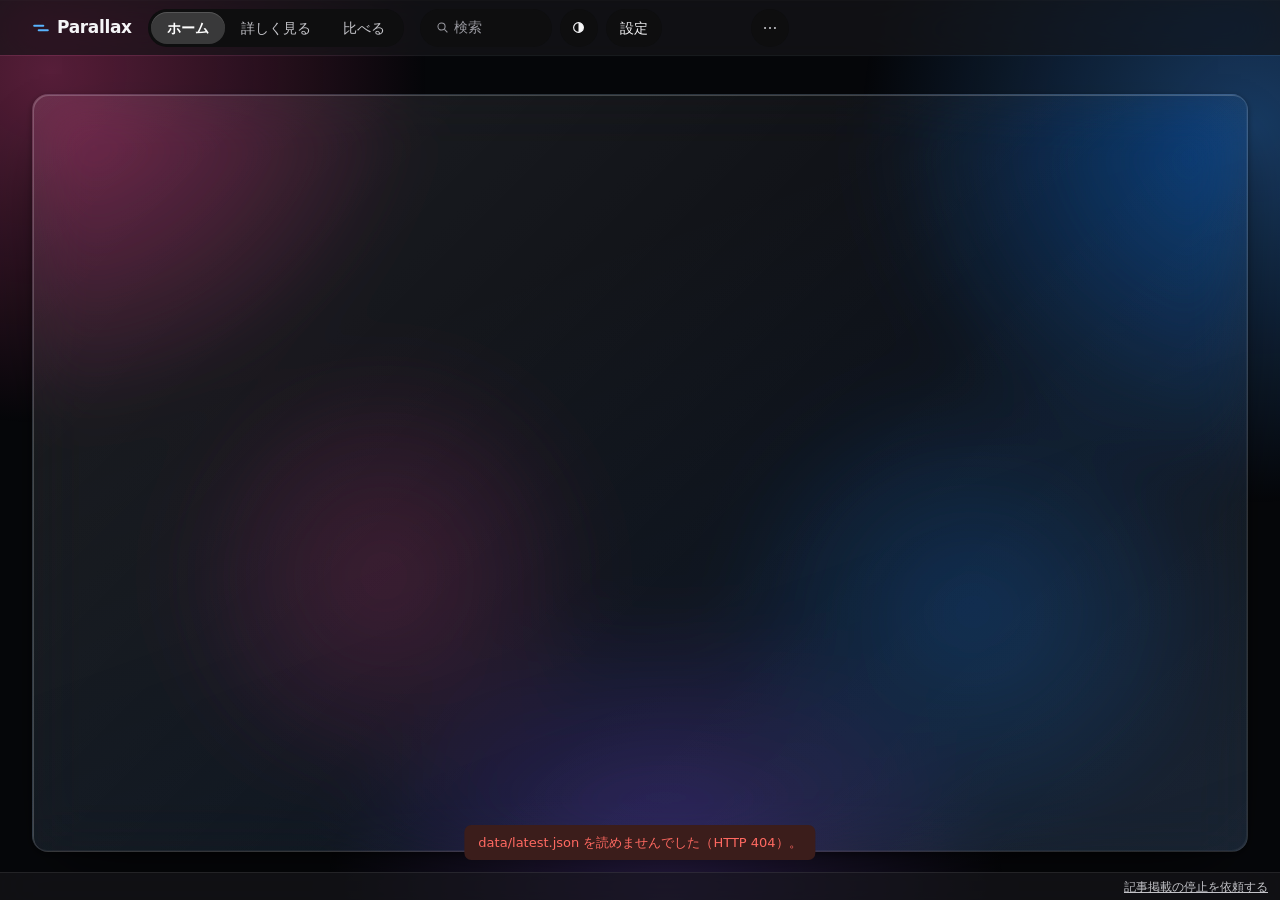
==== commit 9bd7117c: "Headings as short nouns from one table, held by a test: 国内外比較・日本独占・海外独占・偏り度 on the home. Frosted gla" ====
--- a/index.html
+++ b/index.html
@@ -21,9 +21,7 @@
 <script src="js/theme_boot.js"></script>
 <link rel="preconnect" href="https://fonts.googleapis.com">
 <link rel="preconnect" href="https://fonts.gstatic.com" crossorigin>
-<link rel="stylesheet" href="https://fonts.googleapis.com/css2?family=IBM+Plex+Sans+JP:wght@400;500;700&amp;display=swap">
-<link rel="stylesheet" href="https://fonts.googleapis.com/css2?family=Shippori+Mincho+B1:wght@600;700&amp;display=swap">
-<link rel="stylesheet" href="https://fonts.googleapis.com/css2?family=Barlow+Semi+Condensed:wght@300;400;500&amp;display=swap&amp;text=0123456789.%2C%3A%2F%25%2B-">
+<link rel="stylesheet" href="https://fonts.googleapis.com/css2?family=Noto+Sans+JP:wght@400;500;700&amp;family=Inter:wght@500;600;700&amp;display=swap">
 <link rel="stylesheet" href="css/app.css">
 <script type="module" src="js/app.js"></script>
 </head>
@@ -70,8 +68,8 @@
       <button type="button" class="search" id="cmd-btn" aria-haspopup="dialog" title="検索と操作（Ctrl+K）"><svg viewBox="0 0 20 20" aria-hidden="true"><circle cx="8.5" cy="8.5" r="5.5"/><path d="M13 13l4.5 4.5"/></svg><span id="cmd-t">検索</span><kbd id="cmd-kbd">Ctrl K</kbd></button>
       <!-- app:begin --><div id="app-slot" class="app-slot"></div><!-- app:end -->
       <button type="button" class="tbb icon" id="voice-btn" hidden aria-label="声で操作" title="声で操作（v）"><svg viewBox="0 0 20 20" aria-hidden="true"><rect x="7.5" y="2.5" width="5" height="9.5" rx="2.5"/><path d="M4.5 9.5a5.5 5.5 0 0 0 11 0M10 15v2.5"/></svg></button>
-      <button type="button" class="tbb tx-i" id="own-btn" aria-haspopup="dialog" title="自分の AI"><span class="ic"><svg viewBox="0 0 20 20" aria-hidden="true"><path d="M10 3l1.7 4.3L16 9l-4.3 1.7L10 15l-1.7-4.3L4 9l4.3-1.7z"/><path d="M15.5 13.5v3M14 15h3"/></svg></span><span class="tx">自分の AI</span></button>
-      <button type="button" class="tbb tx-i" id="about-btn" title="データと AI（i）"><span class="ic">i</span><span class="tx">データと AI</span></button>
+      <button type="button" class="tbb tx-i" id="own-btn" aria-haspopup="dialog" title="マイ AI"><span class="ic"><svg viewBox="0 0 20 20" aria-hidden="true"><path d="M10 3l1.7 4.3L16 9l-4.3 1.7L10 15l-1.7-4.3L4 9l4.3-1.7z"/><path d="M15.5 13.5v3M14 15h3"/></svg></span><span class="tx">自分の AI</span></button>
+      <button type="button" class="tbb tx-i" id="about-btn" title="データ・AI（i）"><span class="ic">i</span><span class="tx">データ・AI</span></button>
       <button type="button" class="tbb icon" id="theme-btn" aria-label="外観 ダーク" title="外観"><svg viewBox="0 0 20 20" aria-hidden="true"><circle cx="10" cy="10" r="6.5"/><path d="M10 3.5a6.5 6.5 0 0 1 0 13z" fill="currentColor" stroke="none"/></svg></button>
       <button type="button" class="tbb tx-i" id="tour-btn" title="使い方"><span class="ic">?</span><span class="tx">使い方</span></button>
       <button type="button" class="tbb lang" id="lang-btn" title="言語" lang="en">English</button>
@@ -86,7 +84,7 @@
   <div class="note-bar scene-bar" id="scene-bar" role="status" hidden></div>
 
   <nav class="jump" aria-label="欄へ移る">
-    <a href="#p-case">ニュース詳細</a><a href="#p-pri">注目ニュース</a><a href="#p-map">地図</a><a href="#p-rel">関連</a><a href="#p-basis">出典</a><a href="#p-anom">片側だけのニュース</a><a href="#p-tv">映像</a><a href="#p-haz">災害</a><a href="#p-src">メディア</a><a class="lx" href="#p-hours">時間</a><a class="lx" href="#p-fields">分野</a><a class="lx" href="#p-count">件数</a><a class="lx" href="#p-mkt">市場</a><a class="lx" href="#p-pol">政治</a>
+    <a href="#p-case">ニュース詳細</a><a href="#p-pri">ニュース一覧</a><a href="#p-map">地図</a><a href="#p-rel">関連</a><a href="#p-basis">出典</a><a href="#p-anom">独占報道</a><a href="#p-tv">映像</a><a href="#p-haz">災害</a><a href="#p-src">メディア</a><a class="lx" href="#p-hours">時間</a><a class="lx" href="#p-fields">分野</a><a class="lx" href="#p-count">件数</a><a class="lx" href="#p-mkt">市場</a><a class="lx" href="#p-pol">政治</a>
   </nav>
   <div class="gwrap genre-strip" id="genre-strip"></div>
 
@@ -94,22 +92,22 @@
   <section class="sect" id="sect" hidden></section>
   <section class="sect sv" id="sect-saved" aria-label="保存" hidden>
     <div class="sc-in">
-      <header class="sc-h"><h1>保存</h1><div class="ds-head"><div class="ds-big"><b class="num" id="sv-n">0</b><span class="u">保存したニュース</span></div></div></header>
+      <header class="sc-h"><h1>保存</h1><div class="ds-head"><div class="ds-big"><b class="num" id="sv-n">0</b><span class="u">保存一覧</span></div></div></header>
       <div class="sv-cols">
-        <section class="sv-c"><h2>保存したニュース</h2><ul class="tasks" id="task-list"></ul><p class="pop-f">このブラウザだけに保存します</p></section>
+        <section class="sv-c"><h2>保存一覧</h2><ul class="tasks" id="task-list"></ul><p class="pop-f">このブラウザだけに保存します</p></section>
         <section class="sv-c">
-          <h2>フォローする言葉</h2>
+          <h2>フォロー語</h2>
           <ul class="watch" id="watch-list"></ul>
           <form class="watch-add" id="watch-form" autocomplete="off">
             <input id="watch-in" type="text" maxlength="40" placeholder="言葉・地名" aria-label="フォローする言葉・地名">
             <button type="submit" class="tbb">足す</button>
           </form>
           <div class="suggest" id="watch-suggest" aria-label="今回多い地名"></div>
-          <h2>フォローに当たるニュース</h2>
+          <h2>フォロー一致</h2>
           <ul class="rows" id="sv-hits"></ul>
         </section>
       </div>
-      <section class="sv-c sv-me" id="sv-me" aria-label="自分の読み方"></section>
+      <section class="sv-c sv-me" id="sv-me" aria-label="閲覧記録"></section>
     </div>
   </section>
 
@@ -119,18 +117,18 @@
     <section class="gap" id="gap" role="tabpanel" aria-label="日本と海外の違い"></section>
     <div class="home-bar" id="home-bar">
       <div class="home-tt">
-        <h2 class="home-t">今日のニュース</h2>
+        <h2 class="home-t">トップニュース</h2>
         <p class="home-sub num" id="home-sub"></p>
       </div>
       <button type="button" class="home-detail" id="home-detail">詳しく見る</button>
     </div>
     <div class="col c1">
       <section class="pane" id="p-src" aria-labelledby="src-h">
-        <header class="ph"><h2 id="src-h">メディア</h2><span class="pc" id="src-c"></span></header>
+        <header class="ph"><h2 id="src-h">媒体一覧</h2><span class="pc" id="src-c"></span></header>
         <div class="pb" id="src-b"></div>
       </section>
       <section class="pane" id="p-hours" aria-labelledby="hours-h">
-        <header class="ph"><h2 id="hours-h">時間別の件数</h2><span class="pc" id="hours-c"></span></header>
+        <header class="ph"><h2 id="hours-h">時間別</h2><span class="pc" id="hours-c"></span></header>
         <div class="pb" id="hours-b"></div>
       </section>
       <section class="pane" id="p-fields" aria-labelledby="fields-h">
@@ -142,13 +140,13 @@
 
     <div class="col c2">
       <section class="pane" id="p-pri" aria-labelledby="pri-h">
-        <header class="ph"><h2 id="pri-h">注目ニュース</h2><b class="pc num" id="pri-c">—</b></header>
+        <header class="ph"><h2 id="pri-h">ニュース一覧</h2><b class="pc num" id="pri-c">—</b></header>
         <div class="gwrap" id="pri-genres"></div>
         <div class="chips" id="pri-chips" role="group" aria-label="論点で絞る"></div>
         <div class="pb" id="pri-b"><ul class="sk-rows" aria-hidden="true"><li><i class="sk sk-th"></i><span class="sk-tx"><i class="sk sk-ln"></i><i class="sk sk-ln s"></i></span></li><li><i class="sk sk-th"></i><span class="sk-tx"><i class="sk sk-ln"></i><i class="sk sk-ln s"></i></span></li><li><i class="sk sk-th"></i><span class="sk-tx"><i class="sk sk-ln"></i><i class="sk sk-ln s"></i></span></li><li><i class="sk sk-th"></i><span class="sk-tx"><i class="sk sk-ln"></i><i class="sk sk-ln s"></i></span></li><li><i class="sk sk-th"></i><span class="sk-tx"><i class="sk sk-ln"></i><i class="sk sk-ln s"></i></span></li></ul></div>
       </section>
       <section class="pane" id="p-local" aria-labelledby="local-h" hidden>
-        <header class="ph"><h2 id="local-h">地元のニュース</h2><span class="pc num" id="local-c"></span></header>
+        <header class="ph"><h2 id="local-h">地元</h2><span class="pc num" id="local-c"></span></header>
         <div class="pb" id="local-b"></div>
       </section>
       <section class="pane" id="p-rank" aria-labelledby="rank-h">
@@ -156,7 +154,7 @@
         <div class="pb" id="rank-b"></div>
       </section>
       <section class="pane" id="p-anom" aria-labelledby="anom-h">
-        <header class="ph"><h2 id="anom-h">片側だけのニュース</h2><b class="pc num" id="anom-c">—</b></header>
+        <header class="ph"><h2 id="anom-h">独占報道</h2><b class="pc num" id="anom-c">—</b></header>
         <div class="asum" id="anom-sum" role="group" aria-label="報じ方の種類で絞る"></div>
         <div class="pb" id="anom-b"></div>
       </section>
@@ -172,11 +170,11 @@
           <div class="pb" id="tv-b"></div>
         </section>
         <section class="pane" id="p-rel" aria-labelledby="rel-h">
-          <header class="ph"><h2 id="rel-h">関連ニュース</h2><span class="pc" id="rel-c"></span></header>
+          <header class="ph"><h2 id="rel-h">関連</h2><span class="pc" id="rel-c"></span></header>
           <div class="pb" id="rel-b"></div>
         </section>
         <section class="pane" id="p-basis" aria-labelledby="basis-h">
-          <header class="ph"><h2 id="basis-h">出典とまとめ方</h2><span class="pc" id="basis-c"></span></header>
+          <header class="ph"><h2 id="basis-h">出典・手法</h2><span class="pc" id="basis-c"></span></header>
           <div class="pb" id="basis-b"></div>
         </section>
       </div>
@@ -186,7 +184,7 @@
 
     <div class="col c4">
       <section class="pane count" id="p-count" aria-labelledby="count-h">
-        <header class="ph"><h2 id="count-h">見出しの件数</h2></header>
+        <header class="ph"><h2 id="count-h">見出し数</h2></header>
         <div class="pb"><b class="big num" id="count-n">—</b><dl class="kv tight" id="count-f"></dl></div>
       </section>
       <section class="pane" id="p-haz" aria-labelledby="haz-h">
--- a/css/app.css
+++ b/css/app.css
@@ -4719,3 +4719,807 @@
   :root:not(#_f) .pp-wax { grid-template-columns: minmax(0, 1fr) 6.5em minmax(0, 1fr); }
 }
 /* ==== fin-1115:end ==== */
+
+/* ==== glass-1115b:begin ==== */
+/* 11-15b (docs/design-1115b.md): glass over a ground of light. The two sides' hues light the ground (Japan from the upper left, abroad
+ * from the upper right, the way the figure leans), the lead news's photo blurred far behind its card; the panes are white glass in two
+ * steps, the bars Apple's frosted bar. One gothic (Noto Sans JP) for every word, Inter for the figures. It comes last and wins by order;
+ * :not(#_g):not(#_h) (ids that are never there) lift a rule over the long selectors of the blocks before it. */
+:root:not(#_g):not(#_h) {
+  --f-text: "Noto Sans JP", "Hiragino Sans", "Hiragino Kaku Gothic ProN", "Yu Gothic UI", Meiryo, system-ui, sans-serif;
+  --f-num: "Inter", "Noto Sans JP", "Hiragino Sans", system-ui, sans-serif;
+  --f-fig: var(--f-num); --f-serif: var(--f-text); --f-display: var(--f-text); --font: var(--f-text);
+  --r-2: 22px; --r-1: 16px; --r-0: 10px;
+  /* dark: the black ground keeps its depth, the two lights faint on it; the panes a dark glass */
+  --canvas: #050608;
+  --aura-jp: rgba(217, 87, 143, .18); --aura-intl: rgba(88, 180, 255, .16); --aura-jp-2: rgba(217, 87, 143, .10); --aura-intl-2: rgba(88, 180, 255, .10);
+  --glass-1: rgba(28, 28, 32, .62); --glass-2: rgba(36, 36, 40, .70); --glass-bar: rgba(22, 22, 24, .72);
+  --glass-edge: rgba(255, 255, 255, .08); --glass-hi: inset 0 1px 0 rgba(255, 255, 255, .06);
+  --blur-1: blur(24px) saturate(160%); --blur-2: blur(28px) saturate(160%); --blur-bar: saturate(180%) blur(20px);
+  --rule: rgba(255, 255, 255, .08);
+  --sh-1: 0 1px 2px rgba(0, 0, 0, .4), 0 8px 24px -14px rgba(0, 0, 0, .6);
+  --sh-2: 0 1px 2px rgba(0, 0, 0, .5), 0 18px 44px -18px rgba(0, 0, 0, .7);
+  --amb-b: brightness(.8); --amb-o: .36;
+  --chip: rgba(255, 255, 255, .08); --chip-edge: rgba(255, 255, 255, .1);
+  --sd-jp: #ff6fa4; --sd-intl: #58b4ff; --sd-gov: #d6a84a;
+  --win: var(--canvas); --tb: var(--glass-bar); --pane: var(--glass-1); --pane-2: var(--glass-2);
+  --hg-ground: var(--canvas);
+  --hg-glow: radial-gradient(34% 46% at 2% 8%, var(--aura-jp), transparent 72%), radial-gradient(36% 52% at 100% 12%, var(--aura-intl), transparent 72%),
+    radial-gradient(30% 42% at 40% 104%, var(--aura-jp-2), transparent 72%), radial-gradient(30% 40% at 84% 100%, var(--aura-intl-2), transparent 72%);
+  --hg-discs: linear-gradient(transparent, transparent);
+  --hs-fill: var(--glass-1); --hs-edge: var(--glass-edge); --hs-hi: var(--glass-hi); --hs-shadow: var(--sh-1); --hs-blur: var(--blur-1); --hp-blur: var(--blur-1); --hs-lite: var(--sh-1);
+  --bt-fill: var(--glass-1); --bt-edge: var(--glass-edge); --bt-hi: var(--glass-hi); --glass: var(--glass-1); --lift: var(--sh-2);
+}
+:root[data-theme="light"]:not(#_g):not(#_h) {
+  --canvas: #eef1f6;
+  --aura-jp: rgba(184, 33, 95, .26); --aura-intl: rgba(11, 98, 168, .28); --aura-jp-2: rgba(184, 33, 95, .14); --aura-intl-2: rgba(11, 98, 168, .16);
+  --glass-1: rgba(255, 255, 255, .60); --glass-2: rgba(255, 255, 255, .72); --glass-bar: rgba(245, 245, 247, .80);
+  --glass-edge: rgba(255, 255, 255, .78); --glass-hi: inset 0 1px 0 rgba(255, 255, 255, .92);
+  --blur-1: blur(24px) saturate(180%); --blur-2: blur(28px) saturate(180%);
+  --rule: rgba(16, 24, 40, .08);
+  --sh-1: 0 1px 2px rgba(16, 24, 40, .05), 0 8px 24px -14px rgba(16, 24, 40, .16);
+  --sh-2: 0 1px 2px rgba(16, 24, 40, .06), 0 18px 44px -18px rgba(16, 24, 40, .26);
+  --amb-b: brightness(1.15); --amb-o: .42;
+  --chip: rgba(255, 255, 255, .72); --chip-edge: rgba(255, 255, 255, .85);
+  --ink: #16181d; --ink-2: #3d4148; --ink-3: #5f6570; --ink-4: #5f6570; --ink-hi: #16181d; --h-ink3: #5f6570;
+  --sd-jp: #b8215f; --sd-intl: #0b62a8; --sd-gov: #7a5a12; --red: #c8102e;
+  --well: rgba(16, 24, 40, .06); --line: rgba(16, 24, 40, .08); --edge: rgba(16, 24, 40, .08);
+  --hg-ground: linear-gradient(180deg, #f6f8fb, var(--canvas));
+  --hc-fill: rgba(255, 255, 255, .62); --hc-edge: rgba(16, 24, 40, .08); --hc-hi: inset 0 1px 0 rgba(255, 255, 255, .9); --hc-hover: rgba(255, 255, 255, .85); --hc-on: rgba(255, 255, 255, .96);
+  --bt-chip: rgba(16, 24, 40, .06); --tp-on: #ffffff; --raise: rgba(255, 255, 255, .72); --raise-h: rgba(255, 255, 255, .9);
+}
+/* no glass where the browser cannot blur, or where the visitor asked for less transparency: the same panes, opaque */
+@supports not ((backdrop-filter: blur(1px)) or (-webkit-backdrop-filter: blur(1px))) {
+  :root:not(#_g):not(#_h) { --glass-1: #1c1c1e; --glass-2: #2c2c2e; --glass-bar: #161618; }
+  :root[data-theme="light"]:not(#_g):not(#_h) { --glass-1: #f8f9fb; --glass-2: #ffffff; --glass-bar: #f5f5f7; }
+}
+@media (prefers-reduced-transparency: reduce) {
+  :root:not(#_g):not(#_h) { --glass-1: #1c1c1e; --glass-2: #2c2c2e; --glass-bar: #161618; --blur-1: none; --blur-2: none; --blur-bar: none; }
+  :root[data-theme="light"]:not(#_g):not(#_h) { --glass-1: #f8f9fb; --glass-2: #ffffff; --glass-bar: #f5f5f7; --blur-1: none; --blur-2: none; --blur-bar: none; }
+  .hr-amb { display: none; }
+}
+
+/* the ground of light on every screen (the sections too): fixed behind everything; words never sit on it directly */
+:root:not(#_g):not(#_h) { background: var(--hg-ground); }
+:root:not(#_g):not(#_h) body { background: transparent; }
+:root:not(#_g):not(#_h) body::before { content: ""; display: block; position: fixed; inset: 0; z-index: -1; pointer-events: none; background: var(--hg-glow); opacity: 1; }
+body:not(#_g) { font-family: var(--f-text); font-feature-settings: "palt" 1; }
+:root:not(#_g) :is(.num, time.num, b.num, .pc, .fr-v b, .hr-fc b, .hr-first b) { font-family: var(--f-num); font-variant-numeric: tabular-nums; }
+
+/* the bars: Apple's frosted bar (the same values as apple.com's globalnav) */
+:root:not(#_g) .app > .tb { position: relative; z-index: 30; background: none; border-bottom: 1px solid var(--rule); }
+/* the frost sits on a layer of its own: a bar that blurs would hold the phone's bottom bar (fixed, inside it) at its own foot */
+:root:not(#_g) .app > .tb::before { content: ""; position: absolute; inset: 0; z-index: -1; pointer-events: none; background: var(--glass-bar); -webkit-backdrop-filter: var(--blur-bar); backdrop-filter: var(--blur-bar); }
+:root:not(#_g) .app > .sb { background: var(--glass-bar); -webkit-backdrop-filter: var(--blur-bar); backdrop-filter: var(--blur-bar); border-top: 1px solid var(--rule); }
+:root:not(#_g) .app-name { font: 700 17px/1 var(--f-num); letter-spacing: -.02em; }
+:root:not(#_g) .mark { stroke-width: 2.4; stroke: var(--sd-jp); }
+:root:not(#_g) .mark path:last-child, :root:not(#_g) .mark path { stroke: var(--sd-intl); }
+:root:not(#_g) #screens { background: var(--well); border-radius: 999px; padding: 3px; border: 0; }
+:root[data-bar-slim]:not(#_g) #screens::after { content: none; }
+:root:not(#_g) #screens button { border-radius: 999px; padding: 0 16px; min-height: 32px; font: 500 14px/1 var(--f-text); color: var(--ink-2); background: none; border: 0; box-shadow: none; }
+:root:not(#_g) #screens button[aria-pressed="true"] { background: var(--tp-on, #fff); color: var(--ink); font-weight: 700; box-shadow: 0 1px 2px rgba(16, 24, 40, .12), 0 0 0 .5px rgba(16, 24, 40, .06); }
+:root:not([data-theme="light"]):not(#_g) #screens button[aria-pressed="true"] { background: rgba(255, 255, 255, .16); color: #fff; box-shadow: inset 0 0 0 1px rgba(100, 210, 255, .5); }
+
+/* the home's bar: seven things; the rest behind その他 (js/app.js placeHomeBar) */
+@media (min-width: 1101px) {
+  :root[data-bar-slim]:not(#_g) .app > .tb { height: 56px; gap: 16px; padding: 0 clamp(16px, 2.5vw, 48px); }
+  :root[data-bar-slim]:not(#_g) .tb .sects { display: contents; }
+  :root[data-bar-slim]:not(#_g) .tb .sects > a, :root[data-bar-slim]:not(#_g) .tb .meters > :not(#m-gen), :root[data-bar-slim]:not(#_g) .tb #state { display: none; }
+  :root[data-bar-slim]:not(#_g) .tb .meters { order: 5; margin-left: auto; }
+  :root[data-bar-slim]:not(#_g) .tb .tb-r { order: 6; gap: 8px; }
+  :root[data-bar-slim]:not(#_g) .tb #sects-more { order: 7; display: inline-grid; place-items: center; width: 38px; height: 38px; padding: 0; border: 0; border-radius: 999px; background: var(--well); color: var(--ink-2); }
+  :root[data-bar-slim]:not(#_g) .tb #sects-more svg { display: block; width: 18px; height: 18px; fill: currentColor; stroke: none; }
+  :root[data-bar-slim]:not(#_g) .tb #sects-more #sects-more-t { position: absolute; width: 1px; height: 1px; overflow: hidden; clip: rect(0 0 0 0); white-space: nowrap; }
+  :root[data-bar-slim]:not(#_g) .tb .sects-2 { display: none; }
+  :root[data-bar-slim]:not(#_g) .tb .sects[data-more] .sects-2 { display: grid; grid-template-columns: repeat(2, minmax(0, 1fr)); gap: 4px; position: absolute; z-index: 40; top: calc(100% + 8px); right: clamp(16px, 2.5vw, 48px); width: 360px; padding: 10px;
+    border-radius: var(--r-1); background: var(--pop-glass, rgba(255, 255, 255, .94)); -webkit-backdrop-filter: var(--blur-2); backdrop-filter: var(--blur-2); border: 1px solid var(--glass-edge); box-shadow: var(--glass-hi), var(--sh-2); }
+  :root:not([data-theme="light"])[data-bar-slim]:not(#_g) { --pop-glass: rgba(36, 36, 40, .94); }
+  :root[data-bar-slim]:not(#_g) .tb .sects-2 > a, :root[data-bar-slim]:not(#_g) .tb .sects-x button { display: flex; align-items: center; gap: 10px; min-height: 44px; padding: 0 12px; border: 0; border-radius: var(--r-0); background: none; color: var(--ink); font: 500 15px/1.2 var(--f-text); text-decoration: none; text-align: left; }
+  :root[data-bar-slim]:not(#_g) .tb .sects-2 > a:hover, :root[data-bar-slim]:not(#_g) .tb .sects-x button:hover, :root[data-bar-slim]:not(#_g) .more-tx > button:hover { background: var(--well); }
+  :root[data-bar-slim]:not(#_g) .tb .sects-2 svg { display: block; flex: none; width: 20px; height: 20px; fill: none; stroke: currentColor; stroke-width: 1.5; stroke-linecap: round; stroke-linejoin: round; }
+  :root[data-bar-slim]:not(#_g) .tb .sects-x { display: contents; }
+  :root[data-bar-slim]:not(#_g) .tb .more-tx { grid-column: 1 / -1; display: flex; flex-wrap: wrap; align-items: center; gap: 6px; margin-top: 6px; padding-top: 10px; border-top: 1px solid var(--rule); }
+  :root[data-bar-slim]:not(#_g) .tb .more-tx > * { flex: none; }
+  :root[data-bar-slim]:not(#_g) .tb .more-tx .tx-i { width: auto; padding: 0 12px; }
+  :root[data-bar-slim]:not(#_g) .tb .more-tx .tx-i .ic { display: none; }
+  :root[data-bar-slim]:not(#_g) .tb .more-tx .tx-i .tx { display: inline; }
+  :root[data-bar-slim]:not(#_g) .tb .more-tx .app-slot { display: contents; }
+  :root[data-bar-slim]:not(#_g) .tb button.search { width: clamp(180px, 16vw, 280px); height: 38px; border-radius: 999px; background: var(--well); border: 0; padding: 0 16px; font-size: 14px; }
+  :root[data-bar-slim]:not(#_g) .tb :is(#theme-btn, #set-btn) { display: inline-grid; place-items: center; height: 38px; min-width: 38px; border-radius: 999px; background: var(--well); border: 0; font: 500 14px/1 var(--f-text); padding: 0 14px; }
+  :root[data-bar-slim]:not(#_g) .tb #theme-btn { width: 38px; padding: 0; }
+  :root[data-bar-slim]:not(#_g) .tb .meter { font-size: 14px; color: var(--ink-3); }
+  :root[data-bar-slim]:not(#_g) .tb button.search kbd { font-size: 12px; }
+  :root[data-bar-slim]:not(#_g) .tb .meter b { font: 600 15px/1 var(--f-num); color: var(--ink); }
+}
+
+/* ---- the home: the three ways in and the fields on top; the card on the left, the panel it goes with on the right */
+:root[data-home="home"]:is([data-sect="home"], :not([data-sect])):has(#app:not([data-ui="simple"])):not(#_g):not(#_h) #board.board { position: relative; isolation: isolate; }
+.fr-tab:not(#_g) { position: relative; min-height: 0; padding: 18px 22px; flex-direction: row; align-items: baseline; justify-content: space-between; gap: 16px; border-radius: var(--r-1); color: var(--ink);
+  background: var(--glass-1); -webkit-backdrop-filter: var(--blur-1); backdrop-filter: var(--blur-1); border: 1px solid var(--glass-edge); box-shadow: var(--glass-hi), var(--sh-1); transition: background var(--t-1), box-shadow var(--t-1); }
+.fr-tab:not(#_g):hover { background: var(--glass-2); }
+.fr-tab:not(#_g) .fr-k { font: 700 20px/1.35 var(--f-text); letter-spacing: -.01em; white-space: nowrap; }
+.fr-tab:not(#_g) .fr-v { display: inline-flex; flex-wrap: wrap; justify-content: flex-end; align-items: baseline; gap: 4px 14px; font: 500 14px/1.3 var(--f-text); color: var(--ink-2); opacity: 1; }
+.fr-tab:not(#_g) .fr-vp { display: inline-flex; align-items: baseline; gap: 4px; }
+.fr-tab:not(#_g) .fr-vp b { font: 600 20px/1 var(--f-num); letter-spacing: -.01em; color: var(--ink); }
+.fr-tab:not(#_g) .fr-vp[data-side] b { color: var(--sd); }
+.fr-tab:not(#_g) .fr-vp .u { font-size: 13px; color: var(--ink-3); }
+.fr-tab[aria-selected="true"]:not(#_g) { background: var(--glass-2); border-color: var(--glass-edge); color: var(--ink); box-shadow: var(--glass-hi), var(--sh-2), inset 0 -3px 0 var(--ink); }
+:root:not([data-theme="light"]) .fr-tab[aria-selected="true"]:not(#_g) { box-shadow: var(--glass-hi), var(--sh-2), inset 0 0 0 1px rgba(100, 210, 255, .5), inset 0 -3px 0 #64d2ff; }
+.fr-chip:not(#_g) { min-height: 36px; padding: 0 16px; border: 1px solid var(--chip-edge); background: var(--chip); color: var(--ink-2); font: 500 14px/1 var(--f-text); box-shadow: 0 1px 2px rgba(16, 24, 40, .05); }
+.fr-chip[aria-pressed="true"]:not(#_g) { background: var(--ink); border-color: var(--ink); color: var(--win); font-weight: 700; }
+:root:not([data-theme="light"]) .fr-chip[aria-pressed="true"]:not(#_g) { background: #f5f5f7; border-color: #f5f5f7; color: #000; }
+
+/* the panel (面 L1): its title names what it holds; the table of the two sides with a column of counts each */
+:root[data-home="home"]:is([data-sect="home"], :not([data-sect])):has(#app:not([data-ui="simple"])):not(#_g):not(#_h) #board > .gap { display: flex; }
+:root:not(#_g):not(#_h):not(#_i):not(#_j) .gap { flex-direction: column; min-width: 0; padding: 26px 30px 22px; border: 1px solid var(--glass-edge); border-top: 1px solid var(--glass-edge); border-radius: var(--r-1); color: var(--ink);
+  background: var(--glass-1); -webkit-backdrop-filter: var(--blur-1); backdrop-filter: var(--blur-1); box-shadow: var(--glass-hi), var(--sh-1); }
+:root:not(#_g):not(#_h):not(#_i):not(#_j) .gap .fr-h h2 { margin: 0 0 14px; font: 700 22px/1.35 var(--f-text); letter-spacing: -.01em; }
+:root:not(#_g) .fr-gap { flex: 1 1 auto; grid-template-columns: minmax(6.5em, 8.5em) minmax(0, 1fr) 4em 4em; grid-template-rows: auto; grid-auto-rows: minmax(44px, 1fr); column-gap: 16px; align-content: stretch; }
+:root:not(#_g) .fr-gap.ev { grid-template-columns: minmax(8em, 18em) minmax(0, 1fr) 3.4em 3.4em; }
+:root:not(#_g) .fr-ax { margin: 0; padding-bottom: 8px; font-size: 13px; color: var(--ink-3); align-self: end; }
+:root:not(#_g) .fr-axm span { color: var(--sd); }
+:root:not(#_g) .fr-axm span:first-child { text-align: left; padding: 0; }
+:root:not(#_g) .fr-axm span:last-child { text-align: right; padding: 0; }
+:root:not(#_g) .fr-nh { text-align: right; }
+:root:not(#_g) .fr-gr { border-top: 1px solid var(--rule); min-height: 44px; }
+:root:not(#_g) .fr-gl { font: 700 16px/1.4 var(--f-text); }
+:root:not(#_g) .fr-gl.ev { font-weight: 500; font-size: 15px; }
+:root:not(#_g) .fr-gb { height: 16px; }
+:root:not(#_g) .fr-gb::before { top: -10px; bottom: -10px; background: var(--rule); width: 1px; box-shadow: 0 0 0 .5px var(--rule); }
+:root:not(#_g) .fr-gb i { border-radius: 0 4px 4px 0; }
+:root:not(#_g) .fr-gb i[data-side="jp"] { border-radius: 4px 0 0 4px; }
+:root:not(#_g) .fr-gn { font: 500 17px/1 var(--f-num); color: var(--ink-3); text-align: right; }
+:root:not(#_g) .fr-gn.hi { font-weight: 600; color: var(--ink); }
+:root:not(#_g) .fr-tot { display: grid; gap: 10px; margin-top: 16px; padding-top: 18px; border-top: 1px solid var(--rule); }
+:root:not(#_g) .fr-tl { display: flex; justify-content: space-between; align-items: baseline; margin: 0; font-size: 14px; color: var(--ink-3); }
+:root:not(#_g) .fr-tl b { margin-left: 6px; font: 600 22px/1 var(--f-num); color: var(--sd); letter-spacing: -.01em; }
+:root:not(#_g) .fr-tb { display: flex; gap: 2px; height: 10px; overflow: hidden; border-radius: 999px; background: var(--well); }
+:root:not(#_g) .fr-tb i { display: block; height: 100%; background: var(--sd); }
+:root:not(#_g) .fr-foot { justify-content: flex-start; margin-top: 10px; font-size: 13px; color: var(--ink-3); }
+:root:not(#_g) .fr-row { border-bottom: 1px solid var(--rule); font: 500 15px/1.5 var(--f-text); }
+:root:not(#_g) .fr-row.fr-hd { display: grid; grid-template-columns: auto minmax(0, 1fr); column-gap: 8px; align-items: baseline; }
+:root:not(#_g) .fr-mk { padding: 1px 6px; border-radius: 4px; background: var(--well); font: 700 11px/1.5 var(--f-text); color: var(--ink-2); }
+:root:not(#_g) .fr-orig { grid-column: 2; display: block; margin-top: 2px; overflow: hidden; text-overflow: ellipsis; white-space: nowrap; font: 400 12px/1.4 var(--f-text); color: var(--ink-3); }
+:root:not(#_g) .fr-og h3 { font-size: 17px; }
+:root:not(#_g) .fr-og h3 span { color: var(--sd); }
+:root:not(#_g) .fr-bm { background: var(--well); }
+:root:not(#_g) .fr-br { min-height: 64px; }
+:root:not(#_g) .fr-bt { white-space: normal; display: -webkit-box; -webkit-line-clamp: 2; -webkit-box-orient: vertical; line-height: 1.5; }
+:root:not(#_g) .fr-br b { font: 600 17px/1 var(--f-num); }
+
+/* the card (面 L2) and the light of its photo behind it */
+:root:not(#_g) .hr-host { position: relative; isolation: isolate; height: 100%; }
+.hr-amb { position: absolute; z-index: -1; inset: 6% 0 0 0; pointer-events: none; background: center / cover no-repeat; filter: blur(90px) saturate(1.8) var(--amb-b, brightness(1)); opacity: var(--amb-o, .4); transition: background-image .6s; }
+@media (prefers-reduced-motion: reduce) { .hr-amb { transition: none; } }
+:root[data-home="home"]:is([data-sect="home"], :not([data-sect])):has(#app:not([data-ui="simple"])):not(#_g):not(#_h) #board .hr-card {
+  position: relative; height: 100%; overflow: hidden; padding: 0; gap: 0; grid-template-columns: minmax(0, 1fr); grid-template-areas: "main"; grid-template-rows: 1fr;
+  border-radius: var(--r-2); background: var(--glass-2); -webkit-backdrop-filter: var(--blur-2); backdrop-filter: var(--blur-2); border: 1px solid var(--glass-edge); box-shadow: var(--glass-hi), var(--sh-2); }
+:root[data-home="home"]:is([data-sect="home"], :not([data-sect])):has(#app:not([data-ui="simple"])):not(#_g):not(#_h) #board .hr-card.has-ph { grid-template-areas: "ph" "main"; grid-template-rows: minmax(200px, 1fr) auto; }
+:root[data-home="home"]:is([data-sect="home"], :not([data-sect])):has(#app:not([data-ui="simple"])):not(#_g):not(#_h) #board .hr-ph { position: relative; margin: 0; min-height: 200px; overflow: hidden; }
+:root[data-home="home"]:is([data-sect="home"], :not([data-sect])):has(#app:not([data-ui="simple"])):not(#_g):not(#_h) #board .hr-ph img { position: absolute; inset: 0; width: 100%; height: 100%; max-height: none; aspect-ratio: auto; object-fit: cover; object-position: center 32%; border-radius: 0; }
+:root[data-home="home"]:is([data-sect="home"], :not([data-sect])):has(#app:not([data-ui="simple"])):not(#_g):not(#_h) #board .hr-ph figcaption { position: absolute; right: 14px; bottom: 12px; margin: 0; padding: 3px 10px; border-radius: 999px; font-size: 12px; color: #fff; background: rgba(0, 0, 0, .42); -webkit-backdrop-filter: blur(8px); backdrop-filter: blur(8px); }
+:root[data-home="home"]:is([data-sect="home"], :not([data-sect])):has(#app:not([data-ui="simple"])):not(#_g):not(#_h) #board .hr-main { display: flex; flex-direction: column; gap: 18px; padding: clamp(20px, 2.2vh, 28px) clamp(22px, 2vw, 36px) clamp(22px, 2.6vh, 32px); }
+:root[data-home="home"]:is([data-sect="home"], :not([data-sect])):has(#app:not([data-ui="simple"])):not(#_g):not(#_h) #board .hr-meta { display: flex; align-items: center; gap: 14px; min-height: 0; padding: 0; font-size: 14px; color: var(--ink-3); }
+:root:not(#_g) .hr-lab { font: 700 14px/1.4 var(--f-text); color: var(--ink); white-space: nowrap; }
+:root:not(#_g) .hr-meta { flex-wrap: wrap; row-gap: 6px; }
+:root:not(#_g) .hr-meta time { white-space: nowrap; }
+:root:not(#_g) .hr-meta time { font: 500 14px/1 var(--f-num); color: var(--ink-2); }
+:root:not(#_g) .hr-pager { display: inline-flex; align-items: center; gap: 2px; margin-left: auto; }
+:root:not(#_g) .hr-pos { min-width: 3.4em; text-align: center; font: 500 15px/1 var(--f-num); color: var(--ink-2); }
+:root:not(#_g) .hr-pg { display: inline-grid; place-items: center; width: 36px; height: 36px; padding: 0; border: 0; border-radius: 999px; background: var(--well); color: var(--ink); font: 500 22px/1 var(--f-num); cursor: pointer; }
+:root:not(#_g) .hr-pg:hover { background: var(--hc-hover); box-shadow: inset 0 0 0 1px var(--rule); }
+@media (pointer: coarse) { :root:not(#_g) .hr-pg { width: 44px; height: 44px; } }
+:root[data-home="home"]:is([data-sect="home"], :not([data-sect])):has(#app:not([data-ui="simple"])):not(#_g):not(#_h) #board .hr-t { font: 700 clamp(30px, 2.3vw, 44px)/1.28 var(--f-text); letter-spacing: -.02em; color: var(--ink); }
+:root[data-home="home"]:is([data-sect="home"], :not([data-sect])):has(#app:not([data-ui="simple"])):not(#_g):not(#_h) #board .hr-facts { gap: 6px 32px; font-size: 15px; }
+:root:not(#_g) .hr-fc::before { content: none; }
+:root:not(#_g) .hr-fc { gap: 6px; }
+:root:not(#_g) .hr-fc .k { color: var(--sd); font-weight: 700; }
+:root:not(#_g) .hr-fc b, :root:not(#_g) .hr-first b { font: 600 clamp(26px, 1.8vw, 34px)/1 var(--f-num); letter-spacing: -.02em; color: var(--ink); }
+:root:not(#_g) .hr-fc .u { color: var(--ink-3); font-size: 14px; }
+:root:not(#_g) .hr-fc.zero :is(.k, b, .u) { color: var(--ink-3); }
+:root:not(#_g) .hr-first .k { color: var(--ink-3); }
+:root:not(#_g) .hr-share { max-width: none; gap: 8px; }
+:root:not(#_g) .hr-sb { height: 10px; border-radius: 999px; background: var(--well); }
+:root:not(#_g) .hr-sl { font-size: 13px; color: var(--ink-3); }
+:root:not(#_g) .hr-sl .k { color: var(--ink); }
+:root[data-home="home"]:is([data-sect="home"], :not([data-sect])):has(#app:not([data-ui="simple"])):not(#_g):not(#_h) #board .hr-acts { display: flex; align-items: center; gap: 12px; margin-top: auto; }
+:root[data-home="home"]:is([data-sect="home"], :not([data-sect])):has(#app:not([data-ui="simple"])):not(#_g):not(#_h) #board .hr-acts .hr-b { min-height: 52px; padding: 0 30px; font: 700 17px/1 var(--f-text); }
+:root[data-home="home"]:is([data-sect="home"], :not([data-sect])):has(#app:not([data-ui="simple"])):not(#_g):not(#_h) #board .hr-acts .hr-go { background: var(--ink); border-color: var(--ink); color: var(--win); }
+:root:not([data-theme="light"])[data-home="home"]:is([data-sect="home"], :not([data-sect])):has(#app:not([data-ui="simple"])):not(#_g):not(#_h) #board .hr-acts .hr-go { background: #f5f5f7; border-color: #f5f5f7; color: #000; }
+:root[data-home="home"]:is([data-sect="home"], :not([data-sect])):has(#app:not([data-ui="simple"])):not(#_g):not(#_h) #board .hr-acts .hr-side { position: static; display: contents; }
+:root[data-home="home"]:is([data-sect="home"], :not([data-sect])):has(#app:not([data-ui="simple"])):not(#_g):not(#_h) #board .hr-acts .hr-orb { position: static; display: contents; }
+:root[data-home="home"]:is([data-sect="home"], :not([data-sect])):has(#app:not([data-ui="simple"])):not(#_g):not(#_h) #board .hr-acts .hr-stage { display: none; }
+:root[data-home="home"]:is([data-sect="home"], :not([data-sect])):has(#app:not([data-ui="simple"])):not(#_g):not(#_h) #board .hr-acts .hr-speak { min-height: 52px; min-width: 0; padding: 0 26px; border-radius: 999px; border: 1px solid rgba(16, 24, 40, .1); background: var(--chip); color: var(--ink); font: 700 17px/1 var(--f-text); box-shadow: none; }
+:root[data-home="home"]:is([data-sect="home"], :not([data-sect])):has(#app:not([data-ui="simple"])):not(#_g):not(#_h) #board .hr-acts .hr-cap { position: static; order: 9; flex: 1 1 100%; width: auto; min-height: 0; margin: 0; padding: 0; text-align: left; background: none; font-size: 14px; }
+
+/* wide: the card on the left, the panel on the right; the whole home on one screen at 1920 by 1080 */
+@media (min-width: 1101px) {
+  :root[data-home="home"]:is([data-sect="home"], :not([data-sect])):has(#app:not([data-ui="simple"])):not(#_g):not(#_h) #board.board {
+    display: grid; grid-template-columns: minmax(0, 1.18fr) minmax(0, 1fr); grid-template-rows: auto minmax(0, 1fr); grid-template-areas: "front front" "hero gap";
+    gap: 16px 24px; align-items: stretch; padding: 22px clamp(24px, 2.5vw, 48px) 20px; container-type: normal; min-height: 0; }
+  :root[data-home="home"]:is([data-sect="home"], :not([data-sect])):has(#app:not([data-ui="simple"])):not(#_g):not(#_h) #board > .front { grid-area: front; gap: 14px; }
+  :root[data-home="home"]:is([data-sect="home"], :not([data-sect])):has(#app:not([data-ui="simple"])):not(#_g):not(#_h) #board > .hero:not([hidden]) { grid-area: hero; display: block; min-height: 0; gap: 0; }
+  :root[data-home="home"]:is([data-sect="home"], :not([data-sect])):has(#app:not([data-ui="simple"])):not(#_g):not(#_h) #board > .gap { grid-area: gap; min-height: 0; }
+  :root[data-home="home"]:is([data-sect="home"], :not([data-sect])):has(#app:not([data-ui="simple"])):not(#_g):not(#_h) #board > .hero[hidden] ~ .gap { grid-column: 1 / -1; }
+  :root[data-home="home"]:is([data-sect="home"], :not([data-sect])):has(#app:not([data-ui="simple"])):not(#_g):not(#_h) #board .hr-host { display: block; min-height: 0; }
+}
+@media (min-width: 1101px) and (max-height: 960px) {
+  :root[data-home="home"]:is([data-sect="home"], :not([data-sect])):has(#app:not([data-ui="simple"])):not(#_g):not(#_h) #board .hr-main { gap: 14px; }
+  :root[data-home="home"]:is([data-sect="home"], :not([data-sect])):has(#app:not([data-ui="simple"])):not(#_g):not(#_h) #board .hr-ph { min-height: 180px; }
+  :root[data-home="home"]:is([data-sect="home"], :not([data-sect])):has(#app:not([data-ui="simple"])):not(#_g):not(#_h) #board .hr-acts .hr-b,
+  :root[data-home="home"]:is([data-sect="home"], :not([data-sect])):has(#app:not([data-ui="simple"])):not(#_g):not(#_h) #board .hr-acts .hr-speak { min-height: 46px; font-size: 16px; }
+  .fr-tab:not(#_g) { padding: 14px 20px; }
+  :root:not(#_g):not(#_h):not(#_i):not(#_j) .gap { padding: 20px 26px 18px; }
+}
+
+/* the show (?show, 1920 by 1080; data-show is set on a stage only, js/stage.js): the same frame, set larger for the back of the room */
+@media (min-width: 1101px) {
+  :root[data-show][data-home="home"]:is([data-sect="home"], :not([data-sect])):has(#app:not([data-ui="simple"])):not(#_g):not(#_h) #board.board { padding: calc(var(--u) * 36) calc(var(--u) * 56) calc(var(--u) * 32); gap: calc(var(--u) * 20) calc(var(--u) * 28); }
+  :root[data-show][data-home="home"]:is([data-sect="home"], :not([data-sect])):has(#app:not([data-ui="simple"])):not(#_g):not(#_h) #board .hr-t { font-size: calc(var(--u) * 56); }
+  :root[data-show][data-home="home"]:is([data-sect="home"], :not([data-sect])):has(#app:not([data-ui="simple"])):not(#_g):not(#_h) #board .hr-meta,
+  :root[data-show][data-home="home"]:is([data-sect="home"], :not([data-sect])):has(#app:not([data-ui="simple"])):not(#_g):not(#_h) #board .hr-meta time,
+  :root[data-show][data-home="home"]:is([data-sect="home"], :not([data-sect])):has(#app:not([data-ui="simple"])):not(#_g):not(#_h) #board .hr-lab,
+  :root[data-show][data-home="home"]:is([data-sect="home"], :not([data-sect])):has(#app:not([data-ui="simple"])):not(#_g):not(#_h) #board .hr-sl,
+  :root[data-show][data-home="home"]:is([data-sect="home"], :not([data-sect])):has(#app:not([data-ui="simple"])):not(#_g):not(#_h) #board .hr-fc :is(.k, .u),
+  :root[data-show][data-home="home"]:is([data-sect="home"], :not([data-sect])):has(#app:not([data-ui="simple"])):not(#_g):not(#_h) #board .hr-first .k,
+  :root[data-show]:not(#_g):not(#_h):not(#_i):not(#_j) .gap :is(.fr-ax, .fr-foot, .fr-tl) { font-size: max(18px, calc(var(--u) * 18)); }
+  :root[data-show]:not(#_g):not(#_h):not(#_i):not(#_j) .gap .fr-h h2 { font-size: calc(var(--u) * 26); }
+  :root[data-show]:not(#_g):not(#_h) .fr-gn { font-size: calc(var(--u) * 22); }
+  :root[data-show]:not(#_g):not(#_h) .fr-gl { font-size: calc(var(--u) * 19); }
+  :root[data-show]:not(#_g) .fr-tab .fr-k { font-size: calc(var(--u) * 22); }
+  :root[data-show]:not(#_g) .fr-tab .fr-v { font-size: max(18px, calc(var(--u) * 18)); }
+  :root[data-show]:not(#_g) .fr-chip { font-size: max(18px, calc(var(--u) * 18)); min-height: calc(var(--u) * 44); }
+  :root[data-show]:not(#_g) .hr-pos { font-size: max(18px, calc(var(--u) * 20)); }
+  :root[data-show]:not(#_g) .hr-amb { opacity: calc(var(--amb-o, .4) * .9); }
+}
+
+/* a phone and a tablet upright: one column, 16px at the sides; the three ways in stacked, then the card, then the panel */
+@media (max-width: 1100px) {
+  :root[data-home="home"]:is([data-sect="home"], :not([data-sect])):has(#app:not([data-ui="simple"])):not(#_g):not(#_h) #board > .front { order: 0; }
+  :root[data-home="home"]:is([data-sect="home"], :not([data-sect])):has(#app:not([data-ui="simple"])):not(#_g):not(#_h) #board > .hero { order: 1; }
+  :root[data-home="home"]:is([data-sect="home"], :not([data-sect])):has(#app:not([data-ui="simple"])):not(#_g):not(#_h) #board > .gap { order: 2; border-top-width: 1px; }
+}
+@media (max-width: 760px) {
+  :root[data-home="home"]:is([data-sect="home"], :not([data-sect])):has(#app:not([data-ui="simple"])):not(#_g):not(#_h) #board.board { padding-left: 16px; padding-right: 16px; }
+  :root[data-home="home"]:is([data-sect="home"], :not([data-sect])):has(#app:not([data-ui="simple"])):not(#_g):not(#_h) #board .hr-t { font-size: 26px; line-height: 1.3; }
+  :root[data-home="home"]:is([data-sect="home"], :not([data-sect])):has(#app:not([data-ui="simple"])):not(#_g):not(#_h) #board .hr-main { padding: 18px 18px 20px; gap: 14px; }
+  :root[data-home="home"]:is([data-sect="home"], :not([data-sect])):has(#app:not([data-ui="simple"])):not(#_g):not(#_h) #board .hr-ph { min-height: 0; aspect-ratio: 16 / 9; }
+  :root[data-home="home"]:is([data-sect="home"], :not([data-sect])):has(#app:not([data-ui="simple"])):not(#_g):not(#_h) #board .hr-acts .hr-b,
+  :root[data-home="home"]:is([data-sect="home"], :not([data-sect])):has(#app:not([data-ui="simple"])):not(#_g):not(#_h) #board .hr-acts .hr-speak { min-height: 48px; padding: 0 22px; font-size: 16px; }
+  :root:not(#_g) .hr-fc b, :root:not(#_g) .hr-first b { font-size: 28px; }
+  .fr-tab:not(#_g) { padding: 12px 16px; min-height: 52px; align-items: center; }
+  .fr-tab:not(#_g) .fr-k { font-size: 17px; }
+  .fr-tab:not(#_g) .fr-vp b { font-size: 17px; }
+  :root:not(#_g):not(#_h):not(#_i):not(#_j) .gap { padding: 18px 16px 16px; }
+  :root:not(#_g):not(#_h):not(#_i):not(#_j) .gap .fr-h h2 { font-size: 20px; }
+  :root:not(#_g) .fr-gap, :root:not(#_g) .fr-gap.ev { grid-template-columns: minmax(5em, 6.5em) minmax(0, 1fr) 2.6em 2.6em; column-gap: 8px; grid-auto-rows: minmax(44px, auto); }
+  :root:not(#_g) .fr-ax > span:last-child { display: block; }
+  :root:not(#_g) .fr-gr { padding: 0; row-gap: 0; }
+  :root:not(#_g) .fr-gn { grid-column: auto; text-align: right; font-size: 15px; }
+  :root:not(#_g) .fr-gl { font-size: 14px; }
+  /* the bottom bar: the same glass as the top */
+  :root:not(#_g) .sects { background: var(--glass-bar); -webkit-backdrop-filter: var(--blur-bar); backdrop-filter: var(--blur-bar); border-top: 1px solid var(--rule); }
+  :root:not(#_g) .sects a[aria-current="page"], :root:not(#_g) #sects-more.on { color: var(--ink); font-weight: 700; }
+  :root:not([data-theme="light"]):not(#_g) .sects a[aria-current="page"], :root:not([data-theme="light"]):not(#_g) #sects-more.on { color: #64d2ff; }
+  /* the three screens stay in the top bar (js/app.js placeBar): the name of the app is its mark alone */
+  :root:not(#_g) .app > .tb { gap: 8px; padding: 0 12px 0 16px; }
+  :root:not(#_g) .tb > #screens { flex: 0 1 auto; min-width: 0; }
+  :root:not(#_g) .tb > #screens button { padding: 0 12px; min-height: 36px; font-size: 14px; }
+  :root:not(#_g) .tb .app-name { position: absolute; width: 1px; height: 1px; overflow: hidden; clip: rect(0 0 0 0); }
+  :root:not(#_g) .tb #view-btn { min-width: 44px; min-height: 44px; border-radius: 999px; background: var(--well); border: 0; }
+}
+
+/* ---- the board (詳しく見る): one weight and size for a pane's title; the light screen as glass panes over the ground */
+:root[data-screen="board"]:not(#_g) .ph h2, :root[data-screen="board"]:not(#_g) .st-h, :root[data-screen="board"]:not(#_g):not(#_h) .cov > .st-h { font: 700 17px/1.35 var(--f-text); letter-spacing: -.01em; color: var(--ink); }
+:root[data-screen="board"]:not(#_g):not(#_h) .cov > .st-h > * { font-size: 13px; font-weight: 500; letter-spacing: 0; }
+:root[data-screen="board"]:not(#_g) #p-case .ch-title h1 { font: 700 22px/1.4 var(--f-text); letter-spacing: -.01em; }
+@media (min-width: 1101px) {
+  :root[data-theme="light"][data-screen="board"]:not(#_g):not(#_h) .pane { border-radius: var(--r-1); background: var(--glass-1); border: 1px solid var(--glass-edge); box-shadow: var(--glass-hi), var(--sh-1); }
+  :root[data-theme="light"][data-screen="board"]:not(#_g):not(#_h) .board > .col > .pane:not(#p-pri):not(#p-case) { -webkit-backdrop-filter: var(--blur-1); backdrop-filter: var(--blur-1); }
+  :root[data-theme="light"][data-screen="board"]:not(#_g):not(#_h) #p-pri, :root[data-theme="light"][data-screen="board"]:not(#_g):not(#_h) #p-case { background: var(--glass-2); -webkit-backdrop-filter: var(--blur-2); backdrop-filter: var(--blur-2); box-shadow: var(--glass-hi), var(--sh-2); }
+  :root[data-theme="light"][data-screen="board"]:not(#_g):not(#_h) #p-case .t-place { background: var(--glass-2); box-shadow: var(--glass-hi), var(--sh-1); }
+  :root[data-theme="light"][data-screen="board"]:not(#_g):not(#_h) :is(.dcard, .sd, .nt, .t-status, .t-ai, .cov) { background: var(--well); box-shadow: none; }
+  /* the right column holds the counts only (no taller than the screen); the market, the politics, the disasters, the map and the media go to the
+   * row under the news, side by side, each at most 360px (its ⤢ opens the whole) */
+  :root[data-screen="board"]:not(#_g):not(#_h) .board:not([data-floor="map"]):not([data-wall="1"]) { grid-template-columns: minmax(300px, 21%) repeat(12, minmax(0, 1fr)); grid-template-rows: none; grid-auto-rows: max-content; grid-auto-flow: row dense; }
+  :root[data-screen="board"]:not(#_g):not(#_h) .board:not([data-floor="map"]):not([data-wall="1"]) > :is(.c1, .c4) { display: contents; }
+  :root[data-screen="board"]:not(#_g):not(#_h) .board:not([data-floor="map"]):not([data-wall="1"]) > .c2 { grid-column: 1; grid-row: 1 / span 8; align-self: start; }
+  :root[data-screen="board"]:not(#_g):not(#_h) .board:not([data-floor="map"]):not([data-wall="1"]) > .c3 { grid-column: 2 / span 9; grid-row: 1; }
+  :root[data-screen="board"]:not(#_g):not(#_h) .board:not([data-floor="map"]):not([data-wall="1"]) #p-count { grid-column: 11 / span 3; grid-row: 1; align-self: start; max-height: calc(100dvh - 160px); }
+  :root[data-screen="board"]:not(#_g):not(#_h) .board:not([data-floor="map"]):not([data-wall="1"]) :is(#p-haz, #p-mkt, #p-pol, #p-map, #p-src, #p-hours, #p-fields) { grid-column: span 4; grid-row: auto; height: auto; max-height: 360px; overflow: hidden; }
+  :root[data-screen="board"]:not(#_g):not(#_h) .board:not([data-floor="map"]):not([data-wall="1"]) :is(#p-haz, #p-mkt, #p-pol, #p-src, #p-hours, #p-fields) > .pb { flex: 1 1 auto; min-height: 0; overflow: hidden; -webkit-mask-image: linear-gradient(#000 calc(100% - 28px), transparent); mask-image: linear-gradient(#000 calc(100% - 28px), transparent); }
+  :root[data-screen="board"]:not(#_g):not(#_h) .board:not([data-floor="map"]):not([data-wall="1"]) #p-map { height: 360px; }
+  :root[data-screen="board"]:not(#_g):not(#_h) .board:not([data-floor="map"]):not([data-wall="1"]) :is(#p-haz, #p-mkt, #p-pol, #p-map, #p-src, #p-hours, #p-fields)[hidden] { display: none; }
+}
+/* ==== glass-1115b:end ==== */
+
+/* ==== glass-1115c:begin ==== */
+/* 11-15c: the glass made visible. Glass shows only when something lies behind it: the ground carries the two sides' hues in large
+ * fields (Japan's crimson from the left, abroad's blue from the right, a violet where they meet), the lead news's photo glows far around
+ * its card, and each pane is a sheet of frosted white with a lit edge (bright on the upper left, faint on the lower right) and a soft
+ * drop. Ids that are never there (:not(#g1)...) lift these rules over the long selectors before them. */
+:root:not(#g1):not(#g2):not(#g3) {
+  --gx-fill: linear-gradient(135deg, rgba(255, 255, 255, .10), rgba(255, 255, 255, .035) 58%, rgba(255, 255, 255, .065));
+  --gx-fill-2: linear-gradient(135deg, rgba(255, 255, 255, .14), rgba(255, 255, 255, .05) 58%, rgba(255, 255, 255, .09));
+  --gx-edge: rgba(255, 255, 255, .11);
+  --gx-hi: inset 1px 1px 0 rgba(255, 255, 255, .20), inset -1px -1px 0 rgba(255, 255, 255, .05);
+  --gx-drop: 0 2px 6px rgba(0, 0, 0, .35), 0 28px 64px -30px rgba(0, 0, 0, .85);
+  --gx-blur: blur(30px) saturate(170%);
+  --gx-chip: rgba(255, 255, 255, .08); --gx-chip-edge: rgba(255, 255, 255, .12);
+  --gx-amb-o: .55;
+  --hg-ground: #06070a;
+  --hg-glow: radial-gradient(42% 56% at 4% 8%, rgba(232, 72, 142, .36), transparent 70%), radial-gradient(44% 60% at 98% 14%, rgba(56, 150, 255, .36), transparent 70%),
+    radial-gradient(38% 48% at 52% 100%, rgba(150, 96, 255, .24), transparent 70%), radial-gradient(26% 38% at 30% 64%, rgba(232, 72, 142, .15), transparent 70%),
+    radial-gradient(30% 40% at 76% 68%, rgba(56, 150, 255, .17), transparent 70%);
+}
+:root[data-theme="light"]:not(#g1):not(#g2):not(#g3) {
+  --gx-fill: linear-gradient(135deg, rgba(255, 255, 255, .72), rgba(255, 255, 255, .40) 55%, rgba(255, 255, 255, .56));
+  --gx-fill-2: linear-gradient(135deg, rgba(255, 255, 255, .84), rgba(255, 255, 255, .54) 55%, rgba(255, 255, 255, .70));
+  --gx-edge: rgba(255, 255, 255, .80);
+  --gx-hi: inset 1px 1px 0 #fff, inset -1px -1px 0 rgba(255, 255, 255, .45), 0 0 0 .5px rgba(30, 30, 70, .10);
+  --gx-drop: 0 2px 6px rgba(40, 40, 90, .06), 0 26px 60px -30px rgba(60, 40, 130, .34);
+  --gx-blur: blur(30px) saturate(190%);
+  --gx-chip: rgba(255, 255, 255, .62); --gx-chip-edge: rgba(255, 255, 255, .9);
+  --gx-amb-o: .72;
+  --hg-ground: #f4f5f9;
+  --hg-glow: radial-gradient(44% 58% at 2% 6%, rgba(214, 51, 120, .42), transparent 70%), radial-gradient(46% 62% at 100% 14%, rgba(20, 110, 220, .42), transparent 70%),
+    radial-gradient(40% 50% at 50% 104%, rgba(130, 90, 230, .28), transparent 70%), radial-gradient(26% 36% at 28% 66%, rgba(214, 51, 120, .20), transparent 70%),
+    radial-gradient(30% 40% at 76% 66%, rgba(20, 110, 220, .22), transparent 70%);
+}
+@supports not ((backdrop-filter: blur(1px)) or (-webkit-backdrop-filter: blur(1px))) {
+  :root:not(#g1):not(#g2):not(#g3) { --gx-fill: #18191d; --gx-fill-2: #202126; }
+  :root[data-theme="light"]:not(#g1):not(#g2):not(#g3) { --gx-fill: #fbfbfd; --gx-fill-2: #ffffff; }
+}
+@media (prefers-reduced-transparency: reduce), (prefers-contrast: more) {
+  :root:not(#g1):not(#g2):not(#g3) { --gx-fill: #18191d; --gx-fill-2: #202126; --gx-blur: none; --gx-edge: rgba(255, 255, 255, .2); }
+  :root[data-theme="light"]:not(#g1):not(#g2):not(#g3) { --gx-fill: #ffffff; --gx-fill-2: #ffffff; --gx-blur: none; --gx-edge: rgba(16, 24, 40, .16); --hg-glow: none; }
+}
+
+/* the panes of glass: the home's three ways in, its panel and its card; the panes of 詳しく見る; the parts of 比べる */
+:root:not(#g1):not(#g2):not(#g3):not(#g4):not(#g5):not(#g6) :is(.fr-tab, #board > .gap, #board .hr-card),
+:root[data-screen="compare"]:not(#g1):not(#g2):not(#g3):not(#g4):not(#g5):not(#g6) :is(.en-card, .en-top, .en-scene[data-scene="paper"], .en-scene[data-scene="figs"], .en-scene[data-scene="heads"], .en-scene[data-scene="cover"], .en-os) {
+  background: var(--gx-fill); -webkit-backdrop-filter: var(--gx-blur); backdrop-filter: var(--gx-blur); border: 1px solid var(--gx-edge); box-shadow: var(--gx-hi), var(--gx-drop); }
+:root:not(#g1):not(#g2):not(#g3):not(#g4):not(#g5):not(#g6) #board .hr-card,
+:root:not(#g1):not(#g2):not(#g3):not(#g4):not(#g5):not(#g6) .fr-tab[aria-selected="true"],
+:root[data-screen="compare"]:not(#g1):not(#g2):not(#g3):not(#g4):not(#g5):not(#g6) :is(.en-top, .en-card[aria-pressed="true"]) { background: var(--gx-fill-2); }
+:root:not(#g1):not(#g2):not(#g3):not(#g4):not(#g5):not(#g6) .fr-tab[aria-selected="true"] { box-shadow: var(--gx-hi), var(--gx-drop), inset 0 -3px 0 var(--ink); }
+:root:not([data-theme="light"]):not(#g1):not(#g2):not(#g3):not(#g4):not(#g5):not(#g6) .fr-tab[aria-selected="true"] { box-shadow: var(--gx-hi), var(--gx-drop), inset 0 -3px 0 #f5f5f7; }
+:root:not(#g1):not(#g2):not(#g3):not(#g4):not(#g5):not(#g6) .fr-tab:hover { background: var(--gx-fill-2); }
+/* the photo of the lead news glows round its card and under the panel beside it */
+:root:not(#g1):not(#g2):not(#g3) .hr-amb { inset: -8% -16% -10% -6%; opacity: var(--gx-amb-o); filter: blur(72px) saturate(1.9); }
+@media (prefers-reduced-transparency: reduce) { :root:not(#g1):not(#g2):not(#g3) .hr-amb { display: none; } }
+/* the fields: one form of chip on every screen (the home's): text in a pill of glass, the chosen one in ink */
+:root:not(#g1):not(#g2):not(#g3):not(#g4) :is(.fr-chip, .entry .gn) { min-height: 36px; height: auto; padding: 0 16px; gap: 0; border: 1px solid var(--gx-chip-edge); border-radius: 999px; background: var(--gx-chip);
+  -webkit-backdrop-filter: blur(12px); backdrop-filter: blur(12px); color: var(--ink-2); font: 500 14px/1 var(--f-text); box-shadow: 0 1px 2px rgba(16, 24, 40, .05); opacity: 1; }
+:root:not(#g1):not(#g2):not(#g3):not(#g4) .entry .gn :is(.gi, svg) { display: none; }
+:root:not(#g1):not(#g2):not(#g3):not(#g4) .entry .gn .gl { font: inherit; color: inherit; }
+:root:not(#g1):not(#g2):not(#g3):not(#g4) :is(.fr-chip, .entry .gn)[aria-pressed="true"] { background: var(--ink); border-color: var(--ink); color: var(--win); font-weight: 700; box-shadow: none; }
+:root:not([data-theme="light"]):not(#g1):not(#g2):not(#g3):not(#g4) :is(.fr-chip, .entry .gn)[aria-pressed="true"] { background: #f5f5f7; border-color: #f5f5f7; color: #000; }
+/* a field with no news in this list: still readable (AA), its border dashed */
+:root:not(#g1):not(#g2):not(#g3):not(#g4) .gn.none { opacity: 1; color: var(--ink-3); border-style: dashed; border-color: var(--rule); }
+
+/* the three screens: one pill on the chosen one (the bar's old ring and its larger shadow are gone) */
+:root:not(#g1):not(#g2):not(#g3) #screens::before, :root:not(#g1):not(#g2):not(#g3) #screens::after, :root:not(#g1):not(#g2):not(#g3) #screens button::before { content: none; }
+:root:not(#g1):not(#g2):not(#g3) #screens { background: var(--well); box-shadow: none; }
+:root:not(#g1):not(#g2):not(#g3) #screens button[aria-pressed="true"] { background: var(--tp-on, #fff); box-shadow: 0 1px 2px rgba(16, 24, 40, .14), 0 0 0 .5px rgba(16, 24, 40, .08); }
+:root:not([data-theme="light"]):not(#g1):not(#g2):not(#g3) #screens button[aria-pressed="true"] { background: rgba(255, 255, 255, .18); color: #fff; box-shadow: inset 0 1px 0 rgba(255, 255, 255, .14); }
+
+/* behind その他 in the quiet bar: the line of AI and rules and the choice of count and layout of 詳しく見る */
+:root[data-bar-slim]:not(#g1):not(#g2) .more-tx > .ailine { display: flex; flex: 1 1 100%; flex-wrap: wrap; align-items: center; gap: 6px 10px; height: auto; min-height: 0; margin: 4px 0 0; padding: 10px 2px 0;
+  overflow: visible; white-space: normal; background: none; border: 0; border-top: 1px solid var(--rule); font-size: 13px; color: var(--ink-2); }
+:root[data-bar-slim]:not(#g1):not(#g2) .more-tx > .ailine .vwb { display: flex; flex-wrap: wrap; gap: 6px 12px; flex: 1 1 100%; }
+:root[data-bar-slim]:not(#g1):not(#g2) .more-tx > .ailine .vw .seg button { min-height: 32px; }
+
+/* ---- 詳しく見る on a wide screen: three columns that each hold to the end of the scroll. The news on the left stays in view;
+ * the counts, the disasters, the markets, the politics and the map fill the right; the media, the hours and the fields go under the news */
+@media (min-width: 1101px) {
+  :root[data-screen="board"]:not(#g1):not(#g2):not(#g3):not(#g4):not(#g5):not(#g6) .board:not([data-floor="map"]):not([data-wall="1"]) {
+    grid-template-columns: minmax(280px, 21%) minmax(0, 1fr) minmax(280px, 21%); grid-template-rows: auto auto; grid-auto-rows: auto; grid-auto-flow: row; align-items: start; }
+  :root[data-screen="board"]:not(#g1):not(#g2):not(#g3):not(#g4):not(#g5):not(#g6) .board:not([data-floor="map"]):not([data-wall="1"]) > .col {
+    min-height: 0; background: transparent; border: 0; box-shadow: none; -webkit-backdrop-filter: none; backdrop-filter: none; padding: 0; }
+  :root[data-screen="board"]:not(#g1):not(#g2):not(#g3):not(#g4):not(#g5):not(#g6) .board:not([data-floor="map"]):not([data-wall="1"]) > .c2 { display: flex; flex-direction: column; gap: 12px; grid-column: 1; grid-row: 1 / span 2; position: sticky; top: 0; align-self: start; max-height: calc(100dvh - 96px); }
+  :root[data-screen="board"]:not(#g1):not(#g2):not(#g3):not(#g4):not(#g5):not(#g6) .board:not([data-floor="map"]):not([data-wall="1"]) > .c3 { display: flex; flex-direction: column; gap: 12px; grid-column: 2; grid-row: 1; }
+  :root[data-screen="board"]:not(#g1):not(#g2):not(#g3):not(#g4):not(#g5):not(#g6) .board:not([data-floor="map"]):not([data-wall="1"]) > .c1 { display: grid; grid-template-columns: repeat(3, minmax(0, 1fr)); gap: 12px; grid-column: 2; grid-row: 2; align-items: start; }
+  :root[data-screen="board"]:not(#g1):not(#g2):not(#g3):not(#g4):not(#g5):not(#g6) .board:not([data-floor="map"]):not([data-wall="1"]) > .c4 { display: flex; flex-direction: column; gap: 12px; grid-column: 3; grid-row: 1 / span 2; align-self: start;
+    position: sticky; top: 0; max-height: calc(100dvh - 96px); overflow: auto; overscroll-behavior: contain; scrollbar-width: thin; }
+  :root[data-screen="board"]:not(#g1):not(#g2):not(#g3):not(#g4):not(#g5):not(#g6) .board:not([data-floor="map"]):not([data-wall="1"]) :is(#p-count, #p-haz, #p-mkt, #p-pol, #p-map, #p-src, #p-hours, #p-fields) { grid-column: auto; grid-row: auto; }
+  :root[data-screen="board"]:not(#g1):not(#g2):not(#g3):not(#g4):not(#g5):not(#g6) .board:not([data-floor="map"]):not([data-wall="1"]) #p-count { max-height: none; width: auto; align-self: stretch; }
+  :root[data-screen="board"]:not(#g1):not(#g2):not(#g3):not(#g4):not(#g5):not(#g6) .board:not([data-floor="map"]):not([data-wall="1"]) #p-map { height: 300px; }
+  :root[data-screen="board"]:not(#g1):not(#g2):not(#g3):not(#g4):not(#g5):not(#g6) .board:not([data-floor="map"]):not([data-wall="1"]) > .c2 { overflow: auto; overscroll-behavior: contain; scrollbar-width: thin; }
+  :root[data-screen="board"]:not(#g1):not(#g2):not(#g3):not(#g4):not(#g5):not(#g6) .board:not([data-floor="map"]):not([data-wall="1"]) > .c2 > .pane { flex: none; }
+  :root[data-screen="board"]:not(#g1):not(#g2):not(#g3):not(#g4):not(#g5):not(#g6) .board:not([data-floor="map"]):not([data-wall="1"]) > .c2 > #p-pri { height: min(560px, 52dvh); min-height: 280px; }
+  :root[data-screen="board"]:not(#g1):not(#g2):not(#g3):not(#g4):not(#g5):not(#g6) .board:not([data-floor="map"]):not([data-wall="1"]) > .c2 > #p-anom { max-height: 380px; overflow: hidden; }
+  :root[data-screen="board"]:not(#g1):not(#g2):not(#g3):not(#g4):not(#g5):not(#g6) .board:not([data-floor="map"]):not([data-wall="1"]) > .c2 > #p-anom > .pb { min-height: 0; overflow: hidden; -webkit-mask-image: linear-gradient(#000 calc(100% - 32px), transparent); mask-image: linear-gradient(#000 calc(100% - 32px), transparent); }
+  :root[data-screen="board"]:not(#g1):not(#g2):not(#g3):not(#g4):not(#g5):not(#g6) .board .pane {
+    border-radius: 18px; background: var(--gx-fill); -webkit-backdrop-filter: var(--gx-blur); backdrop-filter: var(--gx-blur); border: 1px solid var(--gx-edge); box-shadow: var(--gx-hi), var(--gx-drop); }
+  :root[data-screen="board"]:not(#g1):not(#g2):not(#g3):not(#g4):not(#g5):not(#g6) .board :is(#p-case, #p-pri) { background: var(--gx-fill-2); }
+}
+
+/* ---- 比べる on a wide screen: the news to choose in a rail on the left (the home's five, in its order), the chosen news on the right:
+ * its title, then the newspapers side by side at once, then the media table and the rest. No scene is a screen of its own here */
+@media (min-width: 1101px) {
+  :root[data-screen="compare"]:not([data-show]):not(#g1):not(#g2):not(#g3):not(#g4):not(#g5):not(#g6) .entry {
+    --u: .56px; display: grid; grid-template-columns: minmax(300px, 360px) minmax(0, 1fr); column-gap: 28px; align-items: start; align-content: start;
+    container-type: normal; scroll-snap-type: none; padding: 24px clamp(24px, 2.5vw, 48px) 56px; background: transparent; }
+  :root[data-screen="compare"]:not([data-show]):not(#g1):not(#g2):not(#g3):not(#g4):not(#g5):not(#g6) .entry > * { grid-column: 2; max-width: none; margin: 0 0 20px; min-width: 0; }
+  :root[data-screen="compare"]:not([data-show]):not(#g1):not(#g2):not(#g3):not(#g4):not(#g5):not(#g6) .entry > .en-scene[data-scene="pick"] {
+    grid-column: 1; grid-row: 1 / span 20; position: sticky; top: 0; display: flex; flex-direction: column; gap: 14px; height: auto; min-height: 0; max-height: calc(100dvh - 104px);
+    overflow: auto; margin: 0; padding: 0 4px 8px 0; scroll-snap-align: none; scrollbar-width: thin; }
+  :root[data-screen="compare"]:not([data-show]):not(#g1):not(#g2):not(#g3):not(#g4):not(#g5):not(#g6) .en-scene { display: flex; flex-direction: column; gap: 16px; min-height: 0; height: auto; padding: 0; scroll-snap-align: none; }
+  :root[data-screen="compare"]:not([data-show]):not(#g1):not(#g2):not(#g3):not(#g4):not(#g5):not(#g6) .en-scene > * { max-width: none; margin: 0; }
+  :root[data-screen="compare"]:not([data-show]):not(#g1):not(#g2):not(#g3):not(#g4):not(#g5):not(#g6) .en-sel { display: flex; flex-direction: column; gap: 20px; margin: 0; padding: 0; border: 0; }
+  /* the rail */
+  :root[data-screen="compare"]:not([data-show]):not(#g1):not(#g2):not(#g3):not(#g4):not(#g5):not(#g6) .en-head { grid-template-columns: minmax(0, 1fr) auto; gap: 8px; }
+  :root[data-screen="compare"]:not([data-show]):not(#g1):not(#g2):not(#g3):not(#g4):not(#g5):not(#g6) .en-head h2 { gap: 8px; font: 700 20px/1.3 var(--f-text); color: var(--ink); }
+  :root[data-screen="compare"]:not([data-show]):not(#g1):not(#g2):not(#g3):not(#g4):not(#g5):not(#g6) .en-head h2 .n { font: 500 14px/1 var(--f-num); color: var(--ink-3); }
+  :root[data-screen="compare"]:not([data-show]):not(#g1):not(#g2):not(#g3):not(#g4):not(#g5):not(#g6) .en-head .en-full { min-height: 40px; padding: 0 14px; border-radius: 999px; font: 500 14px/1 var(--f-text); background: var(--gx-chip); border: 1px solid var(--gx-chip-edge); }
+  :root[data-screen="compare"]:not([data-show]):not(#g1):not(#g2):not(#g3):not(#g4):not(#g5):not(#g6) .entry .genres { flex-wrap: wrap; gap: 6px; padding: 0; }
+  :root[data-screen="compare"]:not([data-show]):not(#g1):not(#g2):not(#g3):not(#g4):not(#g5):not(#g6) .en-pick { flex: none; display: block; margin: 0; }
+  :root[data-screen="compare"]:not([data-show]):not(#g1):not(#g2):not(#g3):not(#g4):not(#g5):not(#g6) .en-cards { display: flex; flex-direction: column; gap: 10px; overflow: visible; padding: 2px; scroll-snap-type: none; }
+  :root[data-screen="compare"]:not([data-show]):not(#g1):not(#g2):not(#g3):not(#g4):not(#g5):not(#g6) .en-card {
+    display: grid; grid-template-columns: 92px minmax(0, 1fr); grid-template-areas: "ph h" "ph bar" "ph c"; grid-template-rows: auto auto auto; column-gap: 12px; row-gap: 6px; align-items: start;
+    min-height: 0; padding: 10px 12px 10px 10px; border-radius: 16px; }
+  :root[data-screen="compare"]:not([data-show]):not(#g1):not(#g2):not(#g3):not(#g4):not(#g5):not(#g6) .en-card > :not(.en-ph) { margin: 0; }
+  :root[data-screen="compare"]:not([data-show]):not(#g1):not(#g2):not(#g3):not(#g4):not(#g5):not(#g6) .en-card .en-ph { grid-area: ph; flex: none; width: 92px; height: 72px; min-height: 0; aspect-ratio: auto; border-radius: 10px; }
+  :root[data-screen="compare"]:not([data-show]):not(#g1):not(#g2):not(#g3):not(#g4):not(#g5):not(#g6) .en-card .en-ph img { object-fit: cover; }
+  :root[data-screen="compare"]:not([data-show]):not(#g1):not(#g2):not(#g3):not(#g4):not(#g5):not(#g6) .en-card .en-ph.none > svg { width: 40%; }
+  :root[data-screen="compare"]:not([data-show]):not(#g1):not(#g2):not(#g3):not(#g4):not(#g5):not(#g6) .en-card :is(.en-g, .en-on, .en-cr) { display: none; }
+  :root[data-screen="compare"]:not([data-show]):not(#g1):not(#g2):not(#g3):not(#g4):not(#g5):not(#g6) .en-card .en-h { grid-area: h; font: 600 14px/1.5 var(--f-text); -webkit-line-clamp: 2; color: var(--ink); }
+  :root[data-screen="compare"]:not([data-show]):not(#g1):not(#g2):not(#g3):not(#g4):not(#g5):not(#g6) .en-card .en-h .aimk { font-size: 11px; }
+  :root[data-screen="compare"]:not([data-show]):not(#g1):not(#g2):not(#g3):not(#g4):not(#g5):not(#g6) .en-card .en-bar { grid-area: bar; margin: 0; padding: 0; }
+  :root[data-screen="compare"]:not([data-show]):not(#g1):not(#g2):not(#g3):not(#g4):not(#g5):not(#g6) .en-card .en-bar .ratio { height: 5px; }
+  :root[data-screen="compare"]:not([data-show]):not(#g1):not(#g2):not(#g3):not(#g4):not(#g5):not(#g6) .en-card .en-c { grid-area: c; gap: 2px 10px; font: 500 12px/1.3 var(--f-text); color: var(--ink-2); }
+  :root[data-screen="compare"]:not([data-show]):not(#g1):not(#g2):not(#g3):not(#g4):not(#g5):not(#g6) .en-card .en-k .en-i { width: 13px; height: 13px; }
+  :root[data-screen="compare"]:not([data-show]):not(#g1):not(#g2):not(#g3):not(#g4):not(#g5):not(#g6) .en-card .en-k b { font: 600 13px/1 var(--f-num); }
+  :root[data-screen="compare"]:not([data-show]):not(#g1):not(#g2):not(#g3):not(#g4):not(#g5):not(#g6) .en-card[aria-pressed="true"] { box-shadow: var(--gx-hi), var(--gx-drop), inset 3px 0 0 var(--ink); }
+  :root:not([data-theme="light"])[data-screen="compare"]:not([data-show]):not(#g1):not(#g2):not(#g3):not(#g4):not(#g5):not(#g6) .en-card[aria-pressed="true"] { box-shadow: var(--gx-hi), var(--gx-drop), inset 3px 0 0 #f5f5f7; }
+  /* the chosen news */
+  :root[data-screen="compare"]:not([data-show]):not(#g1):not(#g2):not(#g3):not(#g4):not(#g5):not(#g6) .en-top { grid-template-columns: minmax(0, 1fr) minmax(0, 300px); gap: 28px; align-items: start; padding: 24px 28px; border-radius: 22px; max-width: none; }
+  :root[data-screen="compare"]:not([data-show]):not(#g1):not(#g2):not(#g3):not(#g4):not(#g5):not(#g6) .en-top.nop { grid-template-columns: minmax(0, 1fr); }
+  :root[data-screen="compare"]:not([data-show]):not(#g1):not(#g2):not(#g3):not(#g4):not(#g5):not(#g6) .en-tx { gap: 12px; }
+  :root[data-screen="compare"]:not([data-show]):not(#g1):not(#g2):not(#g3):not(#g4):not(#g5):not(#g6) .en-tx > .en-g { height: 28px; padding: 0 12px; gap: 6px; border-radius: 999px; font: 600 13px/1 var(--f-text); }
+  :root[data-screen="compare"]:not([data-show]):not(#g1):not(#g2):not(#g3):not(#g4):not(#g5):not(#g6) .en-tx > .en-g svg { width: 15px; height: 15px; }
+  :root[data-screen="compare"]:not([data-show]):not(#g1):not(#g2):not(#g3):not(#g4):not(#g5):not(#g6) .en-st { display: block; font: 700 clamp(24px, 1.75vw, 32px)/1.38 var(--f-text); letter-spacing: -.01em; color: var(--ink); -webkit-line-clamp: unset; }
+  :root[data-screen="compare"]:not([data-show]):not(#g1):not(#g2):not(#g3):not(#g4):not(#g5):not(#g6) .en-tot { font: 500 14px/1.4 var(--f-num); color: var(--ink-3); }
+  :root[data-screen="compare"]:not([data-show]):not(#g1):not(#g2):not(#g3):not(#g4):not(#g5):not(#g6) .en-ai { padding: 12px 16px; border-radius: 14px; border-left-width: 3px; background: var(--well); box-shadow: none; }
+  :root[data-screen="compare"]:not([data-show]):not(#g1):not(#g2):not(#g3):not(#g4):not(#g5):not(#g6) :is(.en-ai-t, .en-ai.ch-brief dd) { font: 400 15px/1.7 var(--f-text); -webkit-line-clamp: unset; display: block; }
+  :root[data-screen="compare"]:not([data-show]):not(#g1):not(#g2):not(#g3):not(#g4):not(#g5):not(#g6) :is(.entry .en-ai-n, .en-ai-n .by, .en-ai.ch-brief dt, .en-ai .ch-ai) { font-size: 12px; }
+  :root[data-screen="compare"]:not([data-show]):not(#g1):not(#g2):not(#g3):not(#g4):not(#g5):not(#g6) .en-tx :is(button, .speak):not(.en-g) { min-height: 40px; padding: 0 16px; border-radius: 999px; font: 500 14px/1 var(--f-text); }
+  :root[data-screen="compare"]:not([data-show]):not(#g1):not(#g2):not(#g3):not(#g4):not(#g5):not(#g6) .en-fig .en-ph { aspect-ratio: 4 / 3; height: auto; border-radius: 14px; border: 0; }
+  :root[data-screen="compare"]:not([data-show]):not(#g1):not(#g2):not(#g3):not(#g4):not(#g5):not(#g6) .en-fig .en-ph img { object-fit: cover; }
+  :root[data-screen="compare"]:not([data-show]):not(#g1):not(#g2):not(#g3):not(#g4):not(#g5):not(#g6) .en-fig .en-cr { margin-top: 6px; font-size: 12px; }
+  /* the newspapers side by side, the media table and the rest: each a pane of glass */
+  :root[data-screen="compare"]:not([data-show]):not(#g1):not(#g2):not(#g3):not(#g4):not(#g5):not(#g6) .en-scene:is([data-scene="paper"], [data-scene="figs"], [data-scene="heads"], [data-scene="cover"]) { padding: 22px 28px 24px; border-radius: 22px; }
+  :root[data-screen="compare"]:not([data-show]):not(#g1):not(#g2):not(#g3):not(#g4):not(#g5):not(#g6) .entry .en-sub { gap: 8px; font: 700 20px/1.35 var(--f-text); color: var(--ink); }
+  :root[data-screen="compare"]:not([data-show]):not(#g1):not(#g2):not(#g3):not(#g4):not(#g5):not(#g6) .en-sub .en-i { width: 20px; height: 20px; }
+  :root[data-screen="compare"]:not([data-show]):not(#g1):not(#g2):not(#g3):not(#g4):not(#g5):not(#g6) .en-sub .n { font: 500 14px/1 var(--f-num); }
+  :root[data-screen="compare"]:not([data-show]):not(#g1):not(#g2):not(#g3):not(#g4):not(#g5):not(#g6) .pp { margin: 0; column-gap: 24px; }
+  :root[data-screen="compare"]:not([data-show]):not(#g1):not(#g2):not(#g3):not(#g4):not(#g5):not(#g6) .pp-k { font: 600 13px/1.5 var(--f-text); color: var(--ink-3); }
+  :root[data-screen="compare"]:not([data-show]):not(#g1):not(#g2):not(#g3):not(#g4):not(#g5):not(#g6) .pp-c { font: 400 15px/1.6 var(--f-text); }
+  :root[data-screen="compare"]:not([data-show]):not(#g1):not(#g2):not(#g3):not(#g4):not(#g5):not(#g6) .pp-hd .pp-c { font: 700 16px/1.4 var(--f-text); }
+  :root[data-screen="compare"]:not([data-show]):not(#g1):not(#g2):not(#g3):not(#g4):not(#g5):not(#g6) .en-figs { gap: 16px; }
+  :root[data-screen="compare"]:not([data-show]):not(#g1):not(#g2):not(#g3):not(#g4):not(#g5):not(#g6) .cov { padding: 0; background: none; box-shadow: none; border: 0; }
+  :root[data-screen="compare"]:not([data-show]):not(#g1):not(#g2):not(#g3):not(#g4):not(#g5):not(#g6) .cov > .st-h { font: 700 20px/1.35 var(--f-text); }
+  :root[data-screen="compare"]:not([data-show]):not(#g1):not(#g2):not(#g3):not(#g4):not(#g5):not(#g6) .cov .cv-w h4 { font: 700 16px/1.4 var(--f-text); }
+  :root[data-screen="compare"]:not([data-show]):not(#g1):not(#g2):not(#g3):not(#g4):not(#g5):not(#g6) .cov > .cv-more { min-height: 40px; padding: 0 16px; font-size: 14px; }
+}
+
+/* ---- the home's panel: thicker bars */
+:root:not(#g1):not(#g2) .fr-gb { height: 20px; }
+
+/* ---- a phone: every control at least 44px to press; one way between the screens (the top), the bottom bar for the sections only */
+@media (max-width: 760px) {
+  :root:not(#g1):not(#g2):not(#g3) .tb .tb-app { min-width: 44px; min-height: 44px; justify-content: center; }
+  :root:not(#g1):not(#g2):not(#g3) .tb > #screens { padding: 2px; }
+  :root:not(#g1):not(#g2):not(#g3) .tb > #screens button { min-height: 44px; padding: 0 12px; }
+  :root:not(#g1):not(#g2):not(#g3):not(#g4) :is(.fr-chip, .entry .gn) { min-height: 44px; }
+  :root[data-home="home"]:not(#g1):not(#g2):not(#g3):not(#g4):not(#g5):not(#g6) #board .hr-t { -webkit-line-clamp: 4; line-clamp: 4; }
+  :root:not(#g1):not(#g2):not(#g3) .sects > a[data-s="home"] { display: none; }
+  /* small links in a row (a field's tag, an outlet): the place to press reaches 44px round them without moving the line */
+  :root:not(#g1):not(#g2):not(#g3):not(#g4) .entry :is(.en-full, .speak, .en-btn, .en-rest, .en-to, .cv-more) { min-height: 44px; }
+  :root:not(#g1):not(#g2):not(#g3):not(#g4) .entry summary { display: flex; align-items: center; min-height: 44px; }
+  :root:not(#g1):not(#g2):not(#g3):not(#g4) #p-case .ch-big { min-height: 44px; }
+  :root:not(#g1):not(#g2):not(#g3) :is(button.lk, .en-mo, .app > .sb a, .app > .sb button) { position: relative; }
+  :root:not(#g1):not(#g2):not(#g3) :is(button.lk, .en-mo, .app > .sb a, .app > .sb button)::after { content: ""; position: absolute; left: 50%; top: 50%; width: max(100%, 44px); height: max(100%, 44px); transform: translate(-50%, -50%); }
+}
+/* ==== glass-1115c:end ==== */
+
+/* ==== glass-1115d:begin ==== */
+/* 11-15d (docs/design-1115b.md §12): Sir's 11-15 review of v55. The panes are real frosted glass: white kept low so the hues of the
+ * ground pass through, blur and saturation lift them, each pane carries a faint hue of its own, a lit edge and a soft drop; the type
+ * steps down and the panes gain room at their sides (measured on NHK, Nikkei, Yahoo! at 1440 and Apple's HIG). The ink of the light
+ * screen is darker so that its contrast holds on the hued glass (AA). Seven ids that are never there lift these rules over the blocks
+ * before them; the type sizes leave ?show (data-show) to its own block. */
+:root[data-theme="light"]:not(#d1):not(#d2):not(#d3):not(#d4):not(#d5):not(#d6):not(#d7) {
+  --gx-fill: linear-gradient(140deg, rgba(255, 255, 255, .50), rgba(255, 255, 255, .20) 52%, rgba(255, 255, 255, .32));
+  --gx-fill-2: linear-gradient(140deg, rgba(255, 255, 255, .58), rgba(255, 255, 255, .26) 52%, rgba(255, 255, 255, .40));
+  --gx-edge: rgba(255, 255, 255, .62);
+  --gx-hi: inset 1px 1px 0 rgba(255, 255, 255, .95), inset -1px -1px 0 rgba(255, 255, 255, .28), inset 0 0 0 .5px rgba(255, 255, 255, .25), 0 0 0 .5px rgba(40, 30, 90, .08);
+  --gx-drop: 0 1px 3px rgba(40, 30, 90, .06), 0 22px 48px -28px rgba(60, 40, 140, .30);
+  --gx-blur: blur(28px) saturate(220%) brightness(1.03);
+  --gx-chip: rgba(255, 255, 255, .34); --gx-chip-edge: rgba(255, 255, 255, .70);
+  --gx-amb-o: .55;
+  --tint-jp: rgba(214, 51, 120, .10); --tint-intl: rgba(20, 110, 220, .10); --tint-vi: rgba(120, 80, 220, .08); --tint-0: rgba(255, 255, 255, 0);
+  --raise: rgba(255, 255, 255, .30); --raise-h: rgba(255, 255, 255, .5); --chip: rgba(255, 255, 255, .34); --chip-edge: rgba(255, 255, 255, .7);
+  --hc-fill: rgba(255, 255, 255, .30); --hc-hover: rgba(255, 255, 255, .46); --hc-on: rgba(255, 255, 255, .58);
+  --well: rgba(40, 30, 90, .07);
+  --ink: #121419; --ink-2: #30343c; --ink-3: #474c55; --ink-4: #474c55; --h-ink3: #474c55;
+  --sd-jp: #a3154f; --sd-intl: #08559a; --sd-gov: #6a4d0e;
+  --bar-jp: #c22a68; --bar-intl: #1168b8;
+}
+:root:not([data-theme="light"]):not(#d1):not(#d2):not(#d3):not(#d4):not(#d5):not(#d6):not(#d7) {
+  --tint-jp: rgba(232, 72, 142, .10); --tint-intl: rgba(56, 150, 255, .10); --tint-vi: rgba(150, 96, 255, .08); --tint-0: rgba(255, 255, 255, 0);
+  --bar-jp: var(--sd-jp); --bar-intl: var(--sd-intl);
+}
+@supports not ((backdrop-filter: blur(1px)) or (-webkit-backdrop-filter: blur(1px))) {
+  :root[data-theme="light"]:not(#d1):not(#d2):not(#d3):not(#d4):not(#d5):not(#d6):not(#d7) { --gx-fill: #f7f7fb; --gx-fill-2: #fdfdff; --raise: #f7f7fb; --chip: #f1f1f6; }
+}
+@media (prefers-reduced-transparency: reduce), (prefers-contrast: more) {
+  :root[data-theme="light"]:not(#d1):not(#d2):not(#d3):not(#d4):not(#d5):not(#d6):not(#d7) { --gx-fill: #ffffff; --gx-fill-2: #ffffff; --gx-blur: none; --gx-edge: rgba(16, 24, 40, .16); --raise: #fff; --chip: #f1f1f6; --tint-jp: transparent; --tint-intl: transparent; --tint-vi: transparent; }
+}
+
+/* each pane its own faint hue over the frosted white: the way in to Japan's news pink, abroad's blue, the comparison both, the bias violet */
+:root:not(#d1):not(#d2):not(#d3):not(#d4):not(#d5):not(#d6):not(#d7) .fr-tab { background: linear-gradient(120deg, var(--tint-jp), var(--tint-0) 48%, var(--tint-intl)), var(--gx-fill); }
+:root:not(#d1):not(#d2):not(#d3):not(#d4):not(#d5):not(#d6):not(#d7) .fr-tab[data-tab="jp"] { background: linear-gradient(120deg, var(--tint-jp), var(--tint-0) 80%), var(--gx-fill); }
+:root:not(#d1):not(#d2):not(#d3):not(#d4):not(#d5):not(#d6):not(#d7) .fr-tab[data-tab="intl"] { background: linear-gradient(120deg, var(--tint-0) 20%, var(--tint-intl)), var(--gx-fill); }
+:root:not(#d1):not(#d2):not(#d3):not(#d4):not(#d5):not(#d6):not(#d7) .fr-tab[data-tab="bias"] { background: linear-gradient(120deg, var(--tint-vi), var(--tint-0) 80%), var(--gx-fill); }
+:root:not(#d1):not(#d2):not(#d3):not(#d4):not(#d5):not(#d6):not(#d7) .fr-tab[aria-selected="true"] { background-color: transparent; background-image: linear-gradient(120deg, var(--tint-jp), var(--tint-0) 50%, var(--tint-intl)), var(--gx-fill-2); }
+:root:not(#d1):not(#d2):not(#d3):not(#d4):not(#d5):not(#d6):not(#d7) .fr-tab[data-tab="jp"][aria-selected="true"] { background-image: linear-gradient(120deg, var(--tint-jp), var(--tint-0) 80%), var(--gx-fill-2); }
+:root:not(#d1):not(#d2):not(#d3):not(#d4):not(#d5):not(#d6):not(#d7) .fr-tab[data-tab="intl"][aria-selected="true"] { background-image: linear-gradient(120deg, var(--tint-0) 20%, var(--tint-intl)), var(--gx-fill-2); }
+:root:not(#d1):not(#d2):not(#d3):not(#d4):not(#d5):not(#d6):not(#d7) .fr-tab[data-tab="bias"][aria-selected="true"] { background-image: linear-gradient(120deg, var(--tint-vi), var(--tint-0) 80%), var(--gx-fill-2); }
+:root:not(#d1):not(#d2):not(#d3):not(#d4):not(#d5):not(#d6):not(#d7) #board > .gap { background: linear-gradient(160deg, var(--tint-0) 30%, var(--tint-intl)), var(--gx-fill); }
+:root:not(#d1):not(#d2):not(#d3):not(#d4):not(#d5):not(#d6):not(#d7) #board .hr-card { background: linear-gradient(160deg, var(--tint-jp), var(--tint-0) 55%), var(--gx-fill-2); }
+:root[data-screen="board"]:not(#d1):not(#d2):not(#d3):not(#d4):not(#d5):not(#d6):not(#d7) .board .pane { background: linear-gradient(160deg, var(--tint-vi), var(--tint-0) 60%), var(--gx-fill); }
+:root[data-screen="compare"]:not(#d1):not(#d2):not(#d3):not(#d4):not(#d5):not(#d6):not(#d7) :is(.en-scene[data-scene="paper"], .en-scene[data-scene="figs"], .en-scene[data-scene="heads"], .en-scene[data-scene="cover"]) { background: linear-gradient(150deg, var(--tint-jp), var(--tint-0) 45%, var(--tint-intl)), var(--gx-fill); }
+:root[data-screen="compare"]:not(#d1):not(#d2):not(#d3):not(#d4):not(#d5):not(#d6):not(#d7) .en-top { background: linear-gradient(150deg, var(--tint-vi), var(--tint-0) 60%), var(--gx-fill-2); }
+:root[data-screen="compare"]:not(#d1):not(#d2):not(#d3):not(#d4):not(#d5):not(#d6):not(#d7) .en-card { background: var(--gx-fill); }
+:root[data-screen="compare"]:not(#d1):not(#d2):not(#d3):not(#d4):not(#d5):not(#d6):not(#d7) .en-card[aria-pressed="true"] { background: linear-gradient(150deg, var(--tint-vi), var(--tint-0) 70%), var(--gx-fill-2); }
+/* the bars keep the brighter hues; the side's name and figures in text keep the darker ones (AA on the hued glass) */
+:root:not(#d1):not(#d2):not(#d3):not(#d4):not(#d5):not(#d6):not(#d7) :is(.fr-gb i, .fr-tb i, .hr-sb i, .ratio i, .pp-wb i, .fr-bm i)[data-side="jp"],
+:root:not(#d1):not(#d2):not(#d3):not(#d4):not(#d5):not(#d6):not(#d7) .pp-wb.jp i { background: var(--bar-jp); }
+:root:not(#d1):not(#d2):not(#d3):not(#d4):not(#d5):not(#d6):not(#d7) :is(.fr-gb i, .fr-tb i, .hr-sb i, .ratio i, .pp-wb i)[data-side="intl"],
+:root:not(#d1):not(#d2):not(#d3):not(#d4):not(#d5):not(#d6):not(#d7) .pp-wb.intl i { background: var(--bar-intl); }
+
+/* the photo's light: behind the card only. It no longer reaches under the panel beside it (the grey stain of v55) */
+:root:not(#d1):not(#d2):not(#d3):not(#d4):not(#d5):not(#d6):not(#d7) .hr-amb { inset: -6% 6% -8% -6%; filter: blur(64px) saturate(2.2) brightness(1.05);
+  -webkit-mask-image: linear-gradient(90deg, #000 55%, transparent 92%); mask-image: linear-gradient(90deg, #000 55%, transparent 92%); }
+
+/* the home's four ways in side by side */
+:root:not(#d1):not(#d2):not(#d3):not(#d4):not(#d5):not(#d6):not(#d7) .fr-tab .fr-vp { white-space: nowrap; }
+:root[data-theme="light"]:not(#d1):not(#d2):not(#d3):not(#d4):not(#d5):not(#d6):not(#d7) .hr-amb { opacity: .42; filter: blur(64px) saturate(2.4) brightness(1.18); }
+:root:not([data-theme="light"]):not(#d1):not(#d2):not(#d3):not(#d4):not(#d5):not(#d6):not(#d7) .hr-amb { opacity: .40; filter: blur(64px) saturate(2) brightness(.7); }
+:root:not(#d1):not(#d2):not(#d3):not(#d4):not(#d5):not(#d6):not(#d7) .fr-tabs { display: grid; grid-template-columns: repeat(4, minmax(0, 1fr)); gap: 12px; }
+:root:not(#d1):not(#d2):not(#d3):not(#d4):not(#d5):not(#d6):not(#d7) .fr-one { display: block; }
+:root:not(#d1):not(#d2):not(#d3):not(#d4):not(#d5):not(#d6):not(#d7) .fr-one ul { margin: 0; padding: 0; list-style: none; }
+:root:not(#d1):not(#d2):not(#d3):not(#d4):not(#d5):not(#d6):not(#d7) .fr-one .fr-row { display: block; width: 100%; padding: 12px 0; text-align: left; background: none; border: 0; border-bottom: 1px solid var(--rule); color: var(--ink); cursor: pointer; }
+:root:not(#d1):not(#d2):not(#d3):not(#d4):not(#d5):not(#d6):not(#d7) .fr-one .fr-row.fr-hd { display: grid; }
+:root:not(#d1):not(#d2):not(#d3):not(#d4):not(#d5):not(#d6):not(#d7) .fr-one[data-side] .fr-row { box-shadow: inset 3px 0 0 var(--sd); padding-left: 14px; }
+
+/* ---- the type and the room at the sides: the desktop (1101px and wider). The sizes, the reference and the ratio: design-1115b.md §12 */
+@media (min-width: 1101px) {
+  :root:not([data-show]):not(#d1):not(#d2):not(#d3):not(#d4):not(#d5):not(#d6):not(#d7) .fr-tab { padding: 14px 28px; gap: 12px; border-radius: 16px; }
+  :root:not([data-show]):not(#d1):not(#d2):not(#d3):not(#d4):not(#d5):not(#d6):not(#d7) .fr-tab .fr-k { font: 700 16px/1.3 var(--f-text); letter-spacing: 0; }
+  :root:not([data-show]):not(#d1):not(#d2):not(#d3):not(#d4):not(#d5):not(#d6):not(#d7) .fr-tab .fr-v { font-size: 12px; gap: 2px 10px; }
+  :root:not([data-show]):not(#d1):not(#d2):not(#d3):not(#d4):not(#d5):not(#d6):not(#d7) .fr-tab .fr-vp b { font: 600 17px/1 var(--f-num); }
+  :root:not([data-show]):not(#d1):not(#d2):not(#d3):not(#d4):not(#d5):not(#d6):not(#d7) .fr-tab .fr-vp .u { font-size: 12px; }
+  :root:not([data-show]):not(#d1):not(#d2):not(#d3):not(#d4):not(#d5):not(#d6):not(#d7) :is(.fr-chip, .entry .gn) { min-height: 32px; padding: 0 16px; font-size: 13px; }
+  :root:not([data-show]):not(#d1):not(#d2):not(#d3):not(#d4):not(#d5):not(#d6):not(#d7) .gap { padding: 28px 40px 24px; }
+  :root:not([data-show]):not(#d1):not(#d2):not(#d3):not(#d4):not(#d5):not(#d6):not(#d7) .gap .fr-h h2 { margin: 0 0 10px; font: 700 18px/1.35 var(--f-text); letter-spacing: 0; }
+  :root:not([data-show]):not(#d1):not(#d2):not(#d3):not(#d4):not(#d5):not(#d6):not(#d7) .fr-gl { font: 600 14px/1.4 var(--f-text); }
+  :root:not([data-show]):not(#d1):not(#d2):not(#d3):not(#d4):not(#d5):not(#d6):not(#d7) .fr-gl.ev { font-weight: 500; font-size: 13px; }
+  :root:not([data-show]):not(#d1):not(#d2):not(#d3):not(#d4):not(#d5):not(#d6):not(#d7) .fr-gn { font-size: 15px; }
+  :root:not([data-show]):not(#d1):not(#d2):not(#d3):not(#d4):not(#d5):not(#d6):not(#d7) .fr-gb { height: 14px; }
+  :root:not([data-show]):not(#d1):not(#d2):not(#d3):not(#d4):not(#d5):not(#d6):not(#d7) :is(.fr-ax, .fr-foot) { font-size: 12px; }
+  :root:not([data-show]):not(#d1):not(#d2):not(#d3):not(#d4):not(#d5):not(#d6):not(#d7) .fr-tl { font-size: 13px; }
+  :root:not([data-show]):not(#d1):not(#d2):not(#d3):not(#d4):not(#d5):not(#d6):not(#d7) .fr-tl b { font-size: 18px; }
+  :root:not([data-show]):not(#d1):not(#d2):not(#d3):not(#d4):not(#d5):not(#d6):not(#d7) .fr-row { font-size: 14px; }
+  :root:not([data-show]):not(#d1):not(#d2):not(#d3):not(#d4):not(#d5):not(#d6):not(#d7) .fr-br b { font-size: 15px; }
+  /* the card: the title a news site's lead size, the room at the sides 40px */
+  :root:not([data-show]):not(#d1):not(#d2):not(#d3):not(#d4):not(#d5):not(#d6):not(#d7) #board .hr-main { gap: 14px; padding: 24px 40px 28px; }
+  :root:not([data-show]):not(#d1):not(#d2):not(#d3):not(#d4):not(#d5):not(#d6):not(#d7) #board .hr-t { font: 700 clamp(24px, 1.7vw, 32px)/1.34 var(--f-text); letter-spacing: -.01em; }
+  :root:not([data-show]):not(#d1):not(#d2):not(#d3):not(#d4):not(#d5):not(#d6):not(#d7) #board :is(.hr-meta, .hr-meta time, .hr-lab) { font-size: 13px; }
+  :root:not([data-show]):not(#d1):not(#d2):not(#d3):not(#d4):not(#d5):not(#d6):not(#d7) #board .hr-facts { gap: 4px 28px; font-size: 13px; }
+  :root:not([data-show]):not(#d1):not(#d2):not(#d3):not(#d4):not(#d5):not(#d6):not(#d7) #board :is(.hr-fc b, .hr-first b) { font-size: clamp(20px, 1.3vw, 26px); }
+  :root:not([data-show]):not(#d1):not(#d2):not(#d3):not(#d4):not(#d5):not(#d6):not(#d7) #board .hr-fc .u { font-size: 12px; }
+  :root:not([data-show]):not(#d1):not(#d2):not(#d3):not(#d4):not(#d5):not(#d6):not(#d7) #board .hr-sl { font-size: 12px; }
+  :root:not([data-show]):not(#d1):not(#d2):not(#d3):not(#d4):not(#d5):not(#d6):not(#d7) #board .hr-sb { height: 8px; }
+  :root:not([data-show]):not(#d1):not(#d2):not(#d3):not(#d4):not(#d5):not(#d6):not(#d7) #board .hr-acts :is(.hr-b, .hr-speak) { min-height: 44px; padding: 0 24px; font-size: 15px; }
+  :root:not([data-show]):not(#d1):not(#d2):not(#d3):not(#d4):not(#d5):not(#d6):not(#d7) #board .hr-pos { font-size: 13px; }
+  :root:not([data-show]):not(#d1):not(#d2):not(#d3):not(#d4):not(#d5):not(#d6):not(#d7) #board .hr-pg { width: 32px; height: 32px; font-size: 18px; }
+  /* 比べる */
+  :root[data-screen="compare"]:not([data-show]):not(#d1):not(#d2):not(#d3):not(#d4):not(#d5):not(#d6):not(#d7) .en-top { padding: 28px 40px; }
+  :root[data-screen="compare"]:not([data-show]):not(#d1):not(#d2):not(#d3):not(#d4):not(#d5):not(#d6):not(#d7) .en-st { font-size: clamp(22px, 1.45vw, 28px); line-height: 1.4; }
+  :root[data-screen="compare"]:not([data-show]):not(#d1):not(#d2):not(#d3):not(#d4):not(#d5):not(#d6):not(#d7) .en-scene:is([data-scene="paper"], [data-scene="figs"], [data-scene="heads"], [data-scene="cover"]) { padding: 26px 40px 28px; }
+  :root[data-screen="compare"]:not([data-show]):not(#d1):not(#d2):not(#d3):not(#d4):not(#d5):not(#d6):not(#d7) .entry .en-sub { font-size: 17px; }
+  :root[data-screen="compare"]:not([data-show]):not(#d1):not(#d2):not(#d3):not(#d4):not(#d5):not(#d6):not(#d7) .en-head h2 { font-size: 17px; }
+  :root[data-screen="compare"]:not([data-show]):not(#d1):not(#d2):not(#d3):not(#d4):not(#d5):not(#d6):not(#d7) .pp-c { font-size: 14px; line-height: 1.6; }
+  :root[data-screen="compare"]:not([data-show]):not(#d1):not(#d2):not(#d3):not(#d4):not(#d5):not(#d6):not(#d7) .pp-hd .pp-c { font-size: 15px; }
+  :root[data-screen="compare"]:not([data-show]):not(#d1):not(#d2):not(#d3):not(#d4):not(#d5):not(#d6):not(#d7) .pp-k { font-size: 12px; }
+  :root[data-screen="compare"]:not([data-show]):not(#d1):not(#d2):not(#d3):not(#d4):not(#d5):not(#d6):not(#d7) .pp-first b { font-size: 18px; }
+  :root[data-screen="compare"]:not([data-show]):not(#d1):not(#d2):not(#d3):not(#d4):not(#d5):not(#d6):not(#d7) .en-card { padding: 12px 16px 12px 12px; }
+  :root[data-screen="compare"]:not([data-show]):not(#d1):not(#d2):not(#d3):not(#d4):not(#d5):not(#d6):not(#d7) .en-card .en-h { font-size: 13px; }
+  :root[data-screen="compare"]:not([data-show]):not(#d1):not(#d2):not(#d3):not(#d4):not(#d5):not(#d6):not(#d7) .cov > .st-h { font-size: 17px; }
+  /* 詳しく見る: the panes' heads and bodies get room at their sides; 媒体比較 a calmer step */
+  :root[data-screen="board"]:not([data-show]):not(#d1):not(#d2):not(#d3):not(#d4):not(#d5):not(#d6):not(#d7) .board .pane > .ph { padding-left: 24px; padding-right: 16px; }
+  :root[data-screen="board"]:not([data-show]):not(#d1):not(#d2):not(#d3):not(#d4):not(#d5):not(#d6):not(#d7) .board .pane > .pb { padding-left: 24px; padding-right: 24px; }
+  :root[data-screen="board"]:not([data-show]):not(#d1):not(#d2):not(#d3):not(#d4):not(#d5):not(#d6):not(#d7) .board .pane > .ph h2 { font-size: 15px; }
+}
+/* 媒体比較 on every screen: the outlets' cells keep room inside, the labels of the rows are glass, not white boxes */
+:root:not(#d1):not(#d2):not(#d3):not(#d4):not(#d5):not(#d6):not(#d7) .cv-t tbody th { background: transparent; padding-left: 4px; padding-right: 14px; }
+:root:not(#d1):not(#d2):not(#d3):not(#d4):not(#d5):not(#d6):not(#d7) .cv-wrap[data-left] .cv-t tbody th { background: var(--gx-fill-2); -webkit-backdrop-filter: blur(16px); backdrop-filter: blur(16px); }
+:root:not([data-show]):not(#d1):not(#d2):not(#d3):not(#d4):not(#d5):not(#d6):not(#d7) .cv-t td.on { padding: 10px 14px; font-size: 14px; line-height: 1.55; background: color-mix(in srgb, var(--sd) 12%, transparent); }
+:root:not([data-show]):not(#d1):not(#d2):not(#d3):not(#d4):not(#d5):not(#d6):not(#d7) .cv-t td:is(.off, .na) { padding: 10px 14px; }
+:root:not([data-show]):not(#d1):not(#d2):not(#d3):not(#d4):not(#d5):not(#d6):not(#d7) .cv-t tbody th .cv-l { font-size: 15px; }
+:root:not([data-show]):not(#d1):not(#d2):not(#d3):not(#d4):not(#d5):not(#d6):not(#d7) .cv-t thead th b { font-size: 15px; }
+:root:not([data-show]):not(#d1):not(#d2):not(#d3):not(#d4):not(#d5):not(#d6):not(#d7) .cv-t { border-spacing: 6px; }
+/* an outlet's name opens 媒体の特徴: it reads as the name, with a line under it on hover and focus */
+:root:not(#d1):not(#d2):not(#d3):not(#d4):not(#d5):not(#d6):not(#d7) :is(.pp-om, .cv-om) { display: inline; padding: 0; margin: 0; border: 0; background: none; font: inherit; font-weight: 700; color: inherit; cursor: pointer; text-align: left;
+  text-decoration: underline; text-decoration-color: transparent; text-underline-offset: 3px; text-decoration-thickness: 1px; transition: text-decoration-color .15s; }
+:root:not(#d1):not(#d2):not(#d3):not(#d4):not(#d5):not(#d6):not(#d7) :is(.pp-om, .cv-om):is(:hover, :focus-visible) { text-decoration-color: currentColor; }
+:root:not(#d1):not(#d2):not(#d3):not(#d4):not(#d5):not(#d6):not(#d7) .cv-om { position: relative; display: block; padding-top: 6px; overflow-wrap: break-word; }
+:root:not(#d1):not(#d2):not(#d3):not(#d4):not(#d5):not(#d6):not(#d7) .cv-om::before { content: ""; position: absolute; left: 0; top: 0; width: 100%; height: 3px; border-radius: 2px; background: var(--sd); }
+:root:not(#d1):not(#d2):not(#d3):not(#d4):not(#d5):not(#d6):not(#d7) .pp-ho .pp-om { font-size: 12px; font-weight: 600; color: var(--ink-2); }
+:root:not(#d1):not(#d2):not(#d3):not(#d4):not(#d5):not(#d6):not(#d7) .en-sub .en-lc { margin-left: 6px; font-weight: 500; color: var(--ink-2); }
+
+/* 反応語 on 比べる: one bar that swings from the middle, 否定 to the left, 肯定 to the right, on one scale for every side */
+.pp-tone2 { display: grid; gap: 4px; }
+.pp-tsw { display: grid; grid-template-columns: 2.2em minmax(0, 1fr) minmax(0, 1fr) 2.2em; align-items: center; column-gap: 8px; }
+.pp-tsw b { font: 600 15px/1 var(--f-num); }
+.pp-tsw b.neg { text-align: right; }
+.pp-th { position: relative; display: block; height: 12px; }
+.pp-th i { position: absolute; top: 0; bottom: 0; width: var(--w); border-radius: 3px; }
+.pp-th.neg i { right: 0; border-radius: 3px 0 0 3px; background: var(--tone-neg, #8c5a64); }
+.pp-th.pos i { left: 0; border-radius: 0 3px 3px 0; background: var(--tone-pos, #4f7d6b); }
+.pp-th.neg { box-shadow: 1px 0 0 var(--ink-3); }
+.pp-tk, .pp-tw { display: grid; grid-template-columns: minmax(0, 1fr) minmax(0, 1fr); column-gap: 16px; margin: 0; font-size: 12px; color: var(--ink-3); }
+.pp-tk span:first-child, .pp-tw span:first-child { text-align: right; }
+.pp-tw { color: var(--ink-2); }
+:root:not([data-theme="light"]) { --tone-neg: #d88f9c; --tone-pos: #8fc9b2; }
+
+/* 媒体の特徴: the sheet of one outlet */
+.tr-basis { margin: 2px 0 10px; font-size: 13px; color: var(--ink-3); }
+.tr-few { margin: 4px 0 8px; font-size: 14px; color: var(--ink-2); }
+.tr-notes { margin: 0 0 6px; padding: 0 0 0 1.1em; font-size: 15px; line-height: 1.75; color: var(--ink); }
+.tr-notes li { margin: 2px 0; }
+.tr-dv { display: grid; gap: 0; max-width: 820px; }
+.tr-ax, .tr-r { display: grid; grid-template-columns: 7em minmax(0, 1fr) 10em; align-items: center; column-gap: 14px; }
+.tr-ax { margin: 0 0 4px; font-size: 12px; color: var(--ink-3); grid-template-columns: 7em minmax(0, 1fr) minmax(0, 1fr) 10em; }
+.tr-ax span:nth-child(2) { text-align: right; padding-right: 6px; }
+.tr-ax span:nth-child(3) { padding-left: 6px; }
+.tr-ax span:last-child { text-align: right; }
+.tr-r { min-height: 34px; border-top: 1px solid var(--rule); }
+.tr-k { font-size: 14px; font-weight: 600; color: var(--ink); }
+.tr-b { position: relative; height: 12px; }
+.tr-b::before { content: ""; position: absolute; left: 50%; top: -8px; bottom: -8px; width: 1px; background: var(--ink-3); }
+.tr-b i { position: absolute; top: 0; bottom: 0; width: var(--w); border-radius: 3px; background: var(--ink-2); }
+.tr-b i.hi { left: 50%; border-radius: 0 3px 3px 0; }
+.tr-b i.lo { right: 50%; border-radius: 3px 0 0 3px; background: var(--ink-3); opacity: .7; }
+.tr-v { text-align: right; font-size: 14px; }
+.tr-v b { font: 600 15px/1 var(--f-num); color: var(--ink); }
+.tr-v small { font-size: 12px; color: var(--ink-3); }
+.tr-pr { display: grid; grid-template-columns: 7em minmax(0, 1fr) 14em; align-items: center; column-gap: 14px; max-width: 820px; min-height: 36px; }
+.tr-g { position: relative; height: 12px; border-radius: 999px; background: var(--well); }
+.tr-g i.me { position: absolute; left: 0; top: 0; bottom: 0; width: var(--w); border-radius: 999px; background: var(--ink-2); }
+.tr-g i.avg { position: absolute; left: var(--x); top: -5px; bottom: -5px; width: 2px; margin-left: -1px; background: var(--ink); }
+.tr-kv { display: grid; grid-template-columns: max-content 1fr; gap: 6px 20px; margin: 0; font-size: 14px; }
+.tr-kv dt { color: var(--ink-3); }
+.tr-kv dd { margin: 0; color: var(--ink); }
+.tr-ws { display: flex; flex-wrap: wrap; gap: 8px; margin: 0; padding: 0; list-style: none; }
+.tr-ws li { display: inline-flex; align-items: baseline; gap: 6px; padding: 6px 12px; border-radius: 999px; background: var(--well); font-size: 14px; }
+.tr-ws li small { font-size: 12px; color: var(--ink-3); }
+.tr-tone { display: grid; gap: 6px; max-width: 820px; }
+.tr-tr { display: grid; grid-template-columns: 7em 3em minmax(0, 1fr) minmax(0, 1fr) 3em; align-items: center; column-gap: 8px; }
+.tr-tr b { font: 600 14px/1 var(--f-num); }
+.tr-tr > b:nth-of-type(1) { text-align: right; }
+.tr-tr.avg .pp-th i { opacity: .45; }
+.tr-tone .pp-tk { grid-template-columns: 7em 3em minmax(0, 1fr) minmax(0, 1fr) 3em; column-gap: 8px; }
+.tr-tone .pp-tk span:nth-child(3) { text-align: right; }
+.tr-tone .pp-tk span:first-child { text-align: left; }
+.tr-tl { margin: 2px 0 0; font-size: 13px; color: var(--ink-2); }
+.tr-hist { display: grid; grid-template-columns: repeat(5, minmax(0, 1fr)); gap: 10px; align-items: end; max-width: 520px; height: 140px; }
+.tr-hb { display: grid; grid-template-rows: auto minmax(0, 1fr) auto; height: 100%; text-align: center; font-size: 12px; color: var(--ink-3); }
+.tr-hb i { align-self: end; display: block; height: var(--h); min-height: 1px; border-radius: 6px 6px 0 0; background: linear-gradient(180deg, var(--bar-intl, #1168b8), var(--bar-jp, #c22a68)); opacity: .75; }
+.tr-hb span { font: 600 13px/1.4 var(--f-num); color: var(--ink); }
+.tr-ext { display: grid; gap: 8px; margin: 0; padding: 0; list-style: none; font-size: 14px; }
+.tr-ext li { display: flex; flex-wrap: wrap; align-items: baseline; gap: 4px 18px; padding: 10px 14px; border-radius: 12px; background: var(--well); }
+.tr-ext small { font-size: 12px; color: var(--ink-3); }
+@media (max-width: 760px) {
+  .tr-ax, .tr-r { grid-template-columns: 5.5em minmax(0, 1fr) 6.5em; column-gap: 8px; }
+  .tr-ax { grid-template-columns: 5.5em minmax(0, 1fr) minmax(0, 1fr) 6.5em; }
+  .tr-v small { display: block; }
+  .tr-pr { grid-template-columns: 5.5em minmax(0, 1fr) 8em; column-gap: 8px; }
+  .tr-tr, .tr-tone .pp-tk { grid-template-columns: 4em 2.6em minmax(0, 1fr) minmax(0, 1fr) 2.6em; column-gap: 6px; }
+  :root:not(#d1):not(#d2):not(#d3):not(#d4):not(#d5):not(#d6):not(#d7) .fr-tabs { grid-template-columns: repeat(2, minmax(0, 1fr)); gap: 8px; }
+  :root:not(#d1):not(#d2):not(#d3):not(#d4):not(#d5):not(#d6):not(#d7) .fr-tab { padding: 12px 16px; flex-direction: column; align-items: flex-start; justify-content: center; gap: 4px; min-height: 64px; }
+  :root:not(#d1):not(#d2):not(#d3):not(#d4):not(#d5):not(#d6):not(#d7) .fr-tab .fr-v { justify-content: flex-start; gap: 2px 10px; }
+  :root:not(#d1):not(#d2):not(#d3):not(#d4):not(#d5):not(#d6):not(#d7) .fr-tab .fr-k { font-size: 15px; }
+  :root:not(#d1):not(#d2):not(#d3):not(#d4):not(#d5):not(#d6):not(#d7) .fr-tab .fr-vp b { font-size: 16px; }
+  :root:not([data-show]):not(#d1):not(#d2):not(#d3):not(#d4):not(#d5):not(#d6):not(#d7) #board .hr-t { font-size: 22px; line-height: 1.38; }
+}
+/* ==== glass-1115d:end ==== */@media (min-width: 1101px) {
+  :root[data-screen="compare"]:not([data-show]):not(#d1):not(#d2):not(#d3):not(#d4):not(#d5):not(#d6):not(#d7) .entry .en-fh { margin-bottom: 12px; font: 700 17px/1.35 var(--f-text); color: var(--ink); }
+  :root[data-screen="compare"]:not([data-show]):not(#d1):not(#d2):not(#d3):not(#d4):not(#d5):not(#d6):not(#d7) .en-lg { gap: 8px 28px; font-size: 14px; }
+  :root[data-screen="compare"]:not([data-show]):not(#d1):not(#d2):not(#d3):not(#d4):not(#d5):not(#d6):not(#d7) .en-lg :is(.kl, .u, .pc) { font-size: 14px; }
+  :root[data-screen="compare"]:not([data-show]):not(#d1):not(#d2):not(#d3):not(#d4):not(#d5):not(#d6):not(#d7) .en-lg b { font: 600 20px/1 var(--f-num); }
+  :root[data-screen="compare"]:not([data-show]):not(#d1):not(#d2):not(#d3):not(#d4):not(#d5):not(#d6):not(#d7) .en-lg .en-i { width: 16px; height: 16px; }
+}
+/* the sheets (媒体の特徴 and the rest): a pane of glass over the page, not a white card */
+:root[data-theme="light"]:not(#d1):not(#d2):not(#d3):not(#d4):not(#d5):not(#d6):not(#d7) .dsheet { background: linear-gradient(150deg, var(--tint-vi), var(--tint-0) 50%, var(--tint-intl)), linear-gradient(140deg, rgba(255, 255, 255, .72), rgba(255, 255, 255, .56));
+  -webkit-backdrop-filter: blur(40px) saturate(200%); backdrop-filter: blur(40px) saturate(200%); border: 1px solid var(--gx-edge); border-radius: 22px; box-shadow: var(--gx-hi), 0 30px 80px -30px rgba(40, 30, 110, .45); }
+:root[data-theme="light"]:not(#d1):not(#d2):not(#d3):not(#d4):not(#d5):not(#d6):not(#d7) .dsheet .ds-h { background: transparent; }
+/* 媒体比較 everywhere but ?show: one calm step for the outlets' names, the findings and their heads (the stage's sizes stay for ?show) */
+:root:not([data-show]):not(#d1):not(#d2):not(#d3):not(#d4):not(#d5):not(#d6):not(#d7) .cv-t thead th { font-size: 15px; min-width: 104px; }
+:root:not([data-show]):not(#d1):not(#d2):not(#d3):not(#d4):not(#d5):not(#d6):not(#d7) .cv-t thead th :is(b, .cv-om) { font: 700 15px/1.35 var(--f-text); }
+:root:not([data-show]):not(#d1):not(#d2):not(#d3):not(#d4):not(#d5):not(#d6):not(#d7) .cv-t :is(thead, tbody) small { font-size: 12px; }
+:root:not([data-show]):not(#d1):not(#d2):not(#d3):not(#d4):not(#d5):not(#d6):not(#d7) .cv-t td { height: auto; }
+:root:not([data-show]):not(#d1):not(#d2):not(#d3):not(#d4):not(#d5):not(#d6):not(#d7) .cov > .st-h { font: 700 17px/1.35 var(--f-text); }
+:root:not([data-show]):not(#d1):not(#d2):not(#d3):not(#d4):not(#d5):not(#d6):not(#d7) .cov .cv-w h4 { margin: 18px 0 8px; font: 700 15px/1.4 var(--f-text); color: var(--ink); }
+:root:not([data-show]):not(#d1):not(#d2):not(#d3):not(#d4):not(#d5):not(#d6):not(#d7) .cov .cv-w li { font-size: 14px; line-height: 1.6; }
+:root:not([data-show]):not(#d1):not(#d2):not(#d3):not(#d4):not(#d5):not(#d6):not(#d7) .cov .cv-w li b { font-size: 13px; color: var(--ink-2); }
+:root:not([data-show]):not(#d1):not(#d2):not(#d3):not(#d4):not(#d5):not(#d6):not(#d7) .cov .cv-lg { font-size: 12px; }
+/* ==== glass-1115d:end2 ==== */
+/* ==== v56b (11-15): the critique of v56. Seven ids that are never there lift these rules over the blocks before them ==== */
+/* the ways in: each face its own hue laid over the glass, not the ground showing through a white pane (Sir 11-15 「前面のタイルが真っ白」).
+ * 日本独占 pink, 海外独占 blue, 国内外比較 pink to blue, 偏り度 violet; the white of the glass is thin so the hue reads */
+:root[data-theme="light"]:not(#e1):not(#e2):not(#e3):not(#e4):not(#e5):not(#e6):not(#e7) {
+  --face-w: linear-gradient(140deg, rgba(255, 255, 255, .26), rgba(255, 255, 255, .10) 55%, rgba(255, 255, 255, .18));
+  --face-jp: rgba(214, 51, 120, .25); --face-jp2: rgba(214, 51, 120, .12);
+  --face-intl: rgba(20, 110, 220, .22); --face-intl2: rgba(20, 110, 220, .10);
+  --face-vi: rgba(120, 70, 230, .30); --face-vi2: rgba(120, 70, 230, .16);
+}
+:root:not([data-theme="light"]):not(#e1):not(#e2):not(#e3):not(#e4):not(#e5):not(#e6):not(#e7) {
+  --face-w: linear-gradient(140deg, rgba(255, 255, 255, .10), rgba(255, 255, 255, .03) 55%, rgba(255, 255, 255, .06));
+  --face-jp: rgba(232, 72, 142, .24); --face-jp2: rgba(232, 72, 142, .08);
+  --face-intl: rgba(56, 150, 255, .24); --face-intl2: rgba(56, 150, 255, .08);
+  --face-vi: rgba(150, 96, 255, .24); --face-vi2: rgba(150, 96, 255, .08);
+}
+:root:not(#e1):not(#e2):not(#e3):not(#e4):not(#e5):not(#e6):not(#e7):not(#e8) .fr-tab[data-tab] { background: linear-gradient(110deg, var(--face-jp), var(--face-jp2) 50%, var(--face-intl)), var(--face-w); }
+:root:not(#e1):not(#e2):not(#e3):not(#e4):not(#e5):not(#e6):not(#e7):not(#e8) .fr-tab[data-tab="jp"] { background: linear-gradient(110deg, var(--face-jp), var(--face-jp2)), var(--face-w); }
+:root:not(#e1):not(#e2):not(#e3):not(#e4):not(#e5):not(#e6):not(#e7):not(#e8) .fr-tab[data-tab="intl"] { background: linear-gradient(110deg, var(--face-intl2), var(--face-intl)), var(--face-w); }
+:root:not(#e1):not(#e2):not(#e3):not(#e4):not(#e5):not(#e6):not(#e7):not(#e8) .fr-tab[data-tab="bias"] { background: linear-gradient(110deg, var(--face-vi), var(--face-vi2)), var(--face-w); }
+:root:not(#e1):not(#e2):not(#e3):not(#e4):not(#e5):not(#e6):not(#e7):not(#e8) .fr-tab[data-tab][aria-selected="true"] { background-color: transparent; }
+@media (prefers-reduced-transparency: reduce), (prefers-contrast: more) {
+  :root[data-theme="light"]:not(#e1):not(#e2):not(#e3):not(#e4):not(#e5):not(#e6):not(#e7) { --face-w: #ffffff; }
+}
+
+/* 媒体の特徴: a pane of glass in both themes (the light one was nearly white, the dark one an opaque board) and two columns on a wide
+ * screen: the reading and its figures on the left, the outside ratings and the news it carried on the right (no 400px left empty) */
+:root[data-theme="light"]:not(#e1):not(#e2):not(#e3):not(#e4):not(#e5):not(#e6):not(#e7) .dsheet {
+  background: linear-gradient(150deg, rgba(120, 80, 220, .13), rgba(255, 255, 255, 0) 45%, rgba(20, 110, 220, .13)), linear-gradient(140deg, rgba(255, 255, 255, .52), rgba(255, 255, 255, .36)); }
+:root:not([data-theme="light"]):not(#e1):not(#e2):not(#e3):not(#e4):not(#e5):not(#e6):not(#e7) .dsheet {
+  background: linear-gradient(150deg, rgba(150, 96, 255, .16), rgba(30, 30, 40, 0) 45%, rgba(56, 150, 255, .14)), rgba(24, 25, 32, .62);
+  -webkit-backdrop-filter: blur(40px) saturate(180%); backdrop-filter: blur(40px) saturate(180%); border: 1px solid rgba(255, 255, 255, .14); border-radius: 22px;
+  box-shadow: inset 1px 1px 0 rgba(255, 255, 255, .16), 0 30px 80px -30px rgba(0, 0, 0, .7); }
+:root:not([data-theme="light"]):not(#e1):not(#e2):not(#e3):not(#e4):not(#e5):not(#e6):not(#e7) .dsheet .ds-h { background: transparent; }
+.tr-grid { display: block; }
+.tr-col { min-width: 0; }
+@media (min-width: 1101px) {
+  .tr-grid { display: grid; grid-template-columns: minmax(0, 1.2fr) minmax(0, 1fr); column-gap: 44px; align-items: start; }
+  .tr-aside > .ds-sec:first-child { margin-top: 0; }
+  .tr-aside .rows { max-height: none; }
+}
+.tr-gate { max-width: 820px; color: var(--ink-2); }
+.tr-hb small { color: var(--ink-2); }   /* the ticks of バイアス度分布 read at AA */
+
+/* 比べる: the outlets the five headlines leave out are named under them */
+.pp-hw { display: grid; gap: 10px; }
+.pp-rest { margin: 0; font-size: 13px; line-height: 1.6; color: var(--ink-2); }
+.pp-rest .k { margin-right: 8px; font-weight: 600; color: var(--ink); }
+.pp-rest .pp-om, .pp-rest b { font-weight: 600; color: var(--ink-2); }
+
+/* 媒体比較: room at the right of the last column and a fade where the table runs on; the outlets' coloured lines on one height */
+:root:not(#e1):not(#e2):not(#e3):not(#e4):not(#e5):not(#e6):not(#e7) .cv-sc { padding-right: 24px; scroll-padding-right: 24px; }
+:root:not(#e1):not(#e2):not(#e3):not(#e4):not(#e5):not(#e6):not(#e7) .cv-wrap[data-over]:not([data-end]) > .cv-sc { -webkit-mask-image: linear-gradient(to right, #000 calc(100% - 72px), transparent); mask-image: linear-gradient(to right, #000 calc(100% - 72px), transparent); }
+:root:not(#e1):not(#e2):not(#e3):not(#e4):not(#e5):not(#e6):not(#e7) .cv-t thead th { vertical-align: top; }
+.cov > .st-h .cv-n { margin-left: 12px; font: 500 13px/1.3 var(--f-text); color: var(--ink-2); }
+
+/* the home's 分野別: the rows hold together instead of spreading over the whole height */
+@media (min-width: 1101px) {
+  :root:not([data-show]):not(#e1):not(#e2):not(#e3):not(#e4):not(#e5):not(#e6):not(#e7) .gap .fr-gap { grid-auto-rows: minmax(68px, auto); align-content: center; }
+  :root:not([data-show]):not(#e1):not(#e2):not(#e3):not(#e4):not(#e5):not(#e6):not(#e7) .gap .fr-gr { min-height: 68px; }
+  :root:not([data-show]):not(#e1):not(#e2):not(#e3):not(#e4):not(#e5):not(#e6):not(#e7) .gap .fr-gb { height: 18px; }
+  /* the age of the data stays beside its time when the bar is slim (1101 to 1799px) */
+  :root[data-bar-slim]:not(#e1):not(#e2):not(#e3):not(#e4):not(#e5):not(#e6):not(#e7) .tb #m-gen time { display: inline; }
+}
+/* ==== v56b:end ==== */
+:root:not(#e1):not(#e2):not(#e3):not(#e4):not(#e5):not(#e6):not(#e7) .tr-ext li { border: 1px solid var(--gx-edge, rgba(255, 255, 255, .5)); box-shadow: none; background: var(--gx-chip, rgba(255, 255, 255, .3)); }
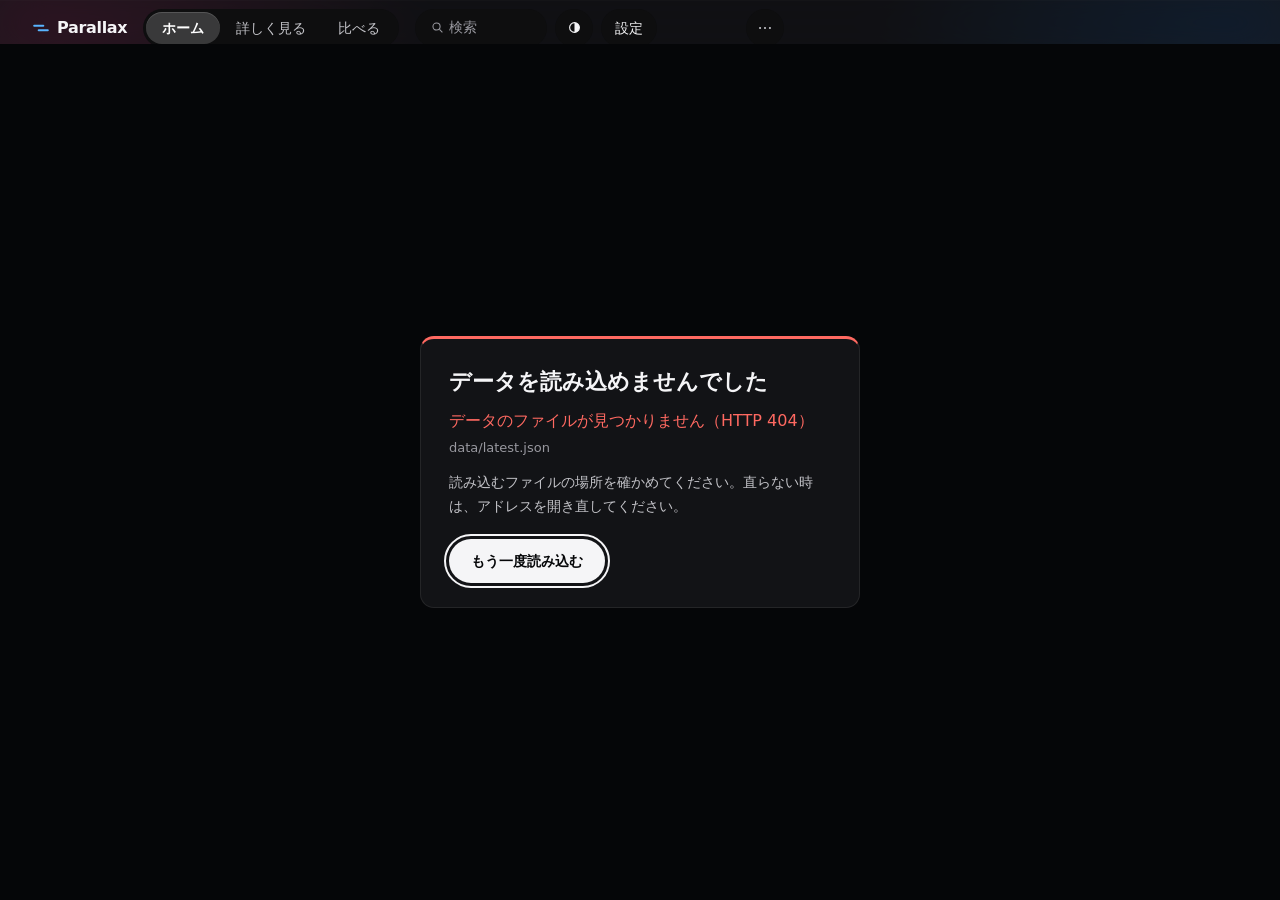
==== commit 3e89fdb6: "PARALLAX v64 媒体比較 keeps to its width (the columns share the box; a phone reads a row as a card), and" ====
--- a/index.html
+++ b/index.html
@@ -84,7 +84,7 @@
   <div class="note-bar scene-bar" id="scene-bar" role="status" hidden></div>
 
   <nav class="jump" aria-label="欄へ移る">
-    <a href="#p-case">ニュース詳細</a><a href="#p-pri">ニュース一覧</a><a href="#p-map">地図</a><a href="#p-rel">関連</a><a href="#p-basis">出典</a><a href="#p-anom">独占報道</a><a href="#p-tv">映像</a><a href="#p-haz">災害</a><a href="#p-src">メディア</a><a class="lx" href="#p-hours">時間</a><a class="lx" href="#p-fields">分野</a><a class="lx" href="#p-count">件数</a><a class="lx" href="#p-mkt">市場</a><a class="lx" href="#p-pol">政治</a>
+    <a href="#p-case">ニュース詳細</a><a href="#p-pri">ニュース一覧</a><a href="#p-map">地図</a><a href="#p-rel">関連</a><a href="#p-basis">出典</a><a href="#p-anom">独自報道</a><a href="#p-tv">映像</a><a href="#p-haz">災害</a><a href="#p-src">メディア</a><a class="lx" href="#p-hours">時間</a><a class="lx" href="#p-fields">分野</a><a class="lx" href="#p-count">件数</a><a class="lx" href="#p-mkt">市場</a><a class="lx" href="#p-pol">政治</a>
   </nav>
   <div class="gwrap genre-strip" id="genre-strip"></div>
 
@@ -154,7 +154,7 @@
         <div class="pb" id="rank-b"></div>
       </section>
       <section class="pane" id="p-anom" aria-labelledby="anom-h">
-        <header class="ph"><h2 id="anom-h">独占報道</h2><b class="pc num" id="anom-c">—</b></header>
+        <header class="ph"><h2 id="anom-h">独自報道</h2><b class="pc num" id="anom-c">—</b></header>
         <div class="asum" id="anom-sum" role="group" aria-label="報じ方の種類で絞る"></div>
         <div class="pb" id="anom-b"></div>
       </section>
@@ -237,7 +237,7 @@
   <div class="sheet-wrap" id="about-wrap" hidden></div>
   <div class="set-layer" id="set-layer" hidden><section class="setwin" role="dialog" aria-modal="true" aria-labelledby="set-title"></section></div>
   <div class="set-layer own-layer" id="own-layer" hidden><section class="setwin ownwin" role="dialog" aria-modal="true" aria-labelledby="own-title"></section></div>
-  <p class="fatal" id="fatal" role="alert" hidden></p>
+  <div class="fatal" id="fatal" role="alert" hidden></div>
   <!-- app:begin:tail -->
   <p class="note-bar err app-off" id="app-off" role="status" hidden></p>
   <div class="set-layer app-layer" id="net-layer" hidden><section class="appwin netwin" role="dialog" aria-modal="true" aria-labelledby="net-t">
--- a/css/app.css
+++ b/css/app.css
@@ -342,8 +342,8 @@
 }
 .sheet-h { position: sticky; top: 0; display: flex; align-items: center; justify-content: space-between; padding: 12px 0 10px; background: var(--sheet); border-bottom: 1px solid var(--line); }
 .sheet-h h2 { font-size: var(--fs-5); font-weight: 600; }
-.floor { margin: 10px 0 4px; }
-.floor li { font-size: var(--fs-3); color: var(--ink-2); padding: 1px 0; }
+.about-notes { margin: 10px 0 4px; padding: 0; list-style: none; }   /* was .floor, the name of the 3D map's layer (position: absolute; inset: 0), which pulled these notes over the top bar (11-16) */
+.about-notes li { font-size: var(--fs-3); color: var(--ink-2); padding: 1px 0; }
 .about details { border-bottom: 1px solid var(--line); }
 .about summary { display: flex; justify-content: space-between; gap: 10px; padding: 9px 0; cursor: pointer; font-size: var(--fs-4); list-style: none; }
 .about summary::-webkit-details-marker { display: none; }
@@ -363,7 +363,15 @@
 .btn { display: inline-flex; align-items: center; height: 26px; padding: 0 12px; border-radius: 6px; border: 1px solid var(--line-2); background: var(--raise); font-size: var(--fs-3); text-decoration: none; }
 .btn.pri { background: var(--cyan-fill); border-color: transparent; color: #fff; }
 .btn:disabled { opacity: .45; cursor: default; }
-.fatal { position: fixed; left: 50%; bottom: 40px; transform: translateX(-50%); z-index: 40; max-width: calc(100% - 32px); padding: 8px 14px; border-radius: 7px; background: var(--red-bg); color: var(--red); font-size: var(--fs-3); }
+.fatal { position: fixed; inset: 44px 0 0; z-index: 40; display: grid; place-items: center; padding: 24px 16px; background: var(--win); color: var(--ink); }
+.fatal[hidden] { display: none; }
+.fa-c { width: min(100%, 440px); padding: 28px 28px 24px; border: 1px solid var(--line); border-top: 3px solid var(--red); border-radius: 14px; background: var(--pane); }
+.fa-t { margin: 0; font: 700 clamp(18px, 5vw, 22px)/1.4 var(--f-text); text-wrap: balance; }
+.fa-f { margin: 10px 0 0; text-wrap: balance; font: 500 16px/1.6 var(--f-text); color: var(--red); }
+.fa-p { margin: 4px 0 0; font: 500 13px/1.5 var(--f-num, var(--f-text)); color: var(--ink-3); overflow-wrap: anywhere; }
+.fa-n { margin: 14px 0 0; text-wrap: pretty; font: 400 15px/1.7 var(--f-text); color: var(--ink-2); }
+.fa-b { min-height: 44px; margin-top: 20px; padding: 0 22px; border: 0; border-radius: 999px; background: var(--ink); color: var(--win); font: 600 15px/1 var(--f-text); cursor: pointer; }
+.fa-b:focus-visible { outline: 2px solid var(--ink); outline-offset: 3px; }
 
 /* ------------------------------------------------------------ parts that read the board files */
 .ticks rect.quiet { fill: var(--bar-2); }
@@ -1132,7 +1140,7 @@
 .en-firsts .o { min-width: 0; overflow: hidden; white-space: nowrap; text-overflow: ellipsis; color: var(--ink-2); }
 .en-firsts li.zero, .en-firsts li.zero b { color: var(--ink-3); font-weight: 400; }
 .entry .en-run { margin-top: 14px; }
-.en-run .area { max-height: 104px; }
+.en-run .area { max-height: 120px; }
 .en-run figcaption { font-size: 13px; color: var(--ink-3); }
 .en-words { display: grid; gap: 14px; }
 .en-wr { display: grid; gap: 6px; }
@@ -1426,6 +1434,7 @@
 .gtag { display: inline-flex; align-items: center; gap: 4px; color: var(--gc, var(--ink-2)); font-weight: var(--fw-2); }
 .gtag::before { content: ""; width: 6px; height: 6px; border-radius: 50%; background: currentColor; }
 .stale, .stale b, .stale time { color: var(--red) !important; }   /* an old value is red (11-15, docs/design-1115.md §7) */
+.aging, .aging b, .aging time { color: var(--amber) !important; }   /* 8 hours: a collection is late (the 3-hour cron runs 4 to 13 hours apart); red follows at 12 */
 .meter.stale[data-bad="1"], .meter.stale[data-bad="1"] b, .meter.stale[data-bad="1"] time, .meter.stale[data-bad="1"] span { color: var(--red) !important; }
 .meter[data-tone]::before, .dot { content: ""; flex: none; align-self: center; width: 7px; height: 7px; border-radius: 50%; background: var(--ink-4); }
 .meter[data-tone=""]::before { content: none; }
@@ -2064,7 +2073,7 @@
 .bi-chip small { margin-right: 1px; font-size: var(--fs-1); color: var(--ink-3); }
 /* the run of time */
 .tl-tw { display: flex; flex-direction: column; gap: 4px; }
-.area { display: block; width: 100%; height: auto; max-height: 130px; }
+.area { display: block; width: 100%; height: auto; max-height: 150px; }
 .area .ag { stroke: var(--line-2); stroke-width: .6; }
 .area .af { fill: color-mix(in srgb, var(--sd) 34%, transparent); stroke: none; }
 .area .al { fill: none; stroke: var(--sd); stroke-width: 1.4; }
@@ -3417,13 +3426,13 @@
 .cv-t thead th b::before { content: ""; position: absolute; left: 0; top: 0; width: 100%; height: 3px; border-radius: 2px; background: var(--sd); }
 .cv-t thead small { display: block; font-size: var(--fs-1); font-weight: 400; color: var(--h-ink3, var(--ink-2)); }
 .cv-t tbody th { position: sticky; left: 0; z-index: 1; min-width: 84px; max-width: 132px; padding: 7px 8px 6px 2px; background: color-mix(in srgb, var(--raise) 92%, transparent); vertical-align: top; color: var(--ink-hi); }
-.cv-t tbody th .cv-l { display: block; font-size: var(--fs-3); font-weight: 700; line-height: 1.35; overflow-wrap: anywhere; }
+.cv-t tbody th .cv-l { display: block; font-size: var(--fs-3); font-weight: 700; line-height: 1.35; overflow-wrap: break-word; word-break: auto-phrase; line-break: strict; }
 .cv-t tbody th .cv-l[lang="en"] { overflow-wrap: break-word; word-break: normal; }
 .cv-t tbody th small { display: block; margin-top: 1px; font-size: var(--fs-1); font-weight: 400; color: var(--h-ink3, var(--ink-2)); font-variant-numeric: tabular-nums; }
 .cv-t td { min-width: 76px; border-radius: 8px; }
 .cv-t td.on { padding: 6px 7px; background: color-mix(in srgb, var(--sd) 16%, transparent); box-shadow: inset 3px 0 0 var(--sd); color: var(--ink); }
 /* a word is never cut in the middle: overflow-wrap: anywhere let the column shrink below one word of English ("Saturd/ay"); break-word breaks only a word wider than the whole column, and Japanese still breaks between characters as before */
-.cv-t td.on .cv-p { display: -webkit-box; -webkit-box-orient: vertical; -webkit-line-clamp: 4; overflow: hidden; overflow-wrap: break-word; word-break: normal; hyphens: manual; }
+.cv-t td.on .cv-p { display: -webkit-box; -webkit-box-orient: vertical; -webkit-line-clamp: 4; overflow: hidden; overflow-wrap: break-word; word-break: auto-phrase; line-break: strict; hyphens: manual; }
 .cv-t td.on mark { padding: 0; background: none; color: var(--ink-hi); font-weight: 700; box-shadow: inset 0 -2px 0 color-mix(in srgb, var(--sd) 80%, transparent); }
 .cv-t td.off { padding: 6px 7px; text-align: center; color: var(--h-ink3, var(--ink-2)); background: repeating-linear-gradient(135deg, transparent 0 5px, color-mix(in srgb, var(--ink-2) 16%, transparent) 5px 6px); }
 .cv-t td.na { padding: 6px 7px; text-align: center; color: var(--h-ink3, var(--ink-2)); }
@@ -4118,6 +4127,7 @@
 .fr-gn { font-size: 13px; color: var(--ink-2); text-align: right; white-space: nowrap; }
 .fr-foot { display: flex; flex-wrap: wrap; justify-content: flex-end; gap: 4px 14px; margin: 12px 0 0; font-size: 12px; color: var(--ink-3); }
 .gap .fr-at.stale, #board .hr-meta.stale time, #board .hr-meta .stale { color: var(--red); }
+.gap .fr-at.aging, #board .hr-meta.aging time { color: var(--amber); }
 :root[data-home="home"]:is([data-sect="home"], :not([data-sect])):has(#app:not([data-ui="simple"])) #genre-strip { display: none; }
 .fr-one { display: grid; grid-template-columns: repeat(2, minmax(0, 1fr)); gap: 24px; }
 .fr-og h3 { display: flex; align-items: baseline; gap: 8px; margin: 0; padding-top: 8px; border-top: 3px solid var(--sd); font: 700 16px/1.45 var(--f-text); }
@@ -4676,9 +4686,9 @@
 :root[data-screen="board"]:not(#_f) .hout { font-size: max(12px, .86em); }
 :root[data-screen="board"]:not(#_f) .tlead { font-size: max(12px, .78em); }
 :root[data-screen="board"]:not(#_f) #p-case small.num, :root[data-screen="board"]:not(#_f) #p-case figcaption { font-size: 12px; }
-:root[data-screen="board"]:not(#_f) .board :is(.ax, .lanes .lt) { font-size: 12px; }
+:root[data-screen="board"]:not(#_f) .board :is(.ax, .lanes .lt) { font-size: 10px; }   /* user units of a drawing 260-300 wide shown 1.1-1.5 times: 11-15 px on the screen, and the rows are tall enough that nothing touches (11-16) */
 /* dark: the place's red tag carries dark ink (white on #ff6961 was 2.8:1), the faintest grey is lifted to pass 4.5:1 on the glass */
-:root:not([data-theme="light"]):not(#_f) .banner { color: #1d0807; }
+:root:not([data-theme="light"]):not(#_f) .banner:not(.soft) { color: #fff; background: #c8102e; }   /* 2026-11-15 white ink, on a deeper red so it holds 5.8:1 */
 :root:not([data-theme="light"])[data-home="home"]:not(#_f) #p-case .ch-place .banner { color: #fff; }
 :root:not([data-theme="light"])[data-screen="board"]:not(#_f) { --ink-4: #9a9aa2; }
 
@@ -5019,6 +5029,8 @@
   :root[data-theme="light"][data-screen="board"]:not(#_g):not(#_h) #p-pri, :root[data-theme="light"][data-screen="board"]:not(#_g):not(#_h) #p-case { background: var(--glass-2); -webkit-backdrop-filter: var(--blur-2); backdrop-filter: var(--blur-2); box-shadow: var(--glass-hi), var(--sh-2); }
   :root[data-theme="light"][data-screen="board"]:not(#_g):not(#_h) #p-case .t-place { background: var(--glass-2); box-shadow: var(--glass-hi), var(--sh-1); }
   :root[data-theme="light"][data-screen="board"]:not(#_g):not(#_h) :is(.dcard, .sd, .nt, .t-status, .t-ai, .cov) { background: var(--well); box-shadow: none; }
+  /* the wide rule (4346) zeroes the padding and corners of .cov; where the well brings its ground back, the room and the round corners come back with it */
+  :root[data-theme="light"][data-screen="board"]:not(#_g):not(#_h) .cov { padding: 20px 24px 18px; border-radius: 18px; }
   /* the right column holds the counts only (no taller than the screen); the market, the politics, the disasters, the map and the media go to the
    * row under the news, side by side, each at most 360px (its ⤢ opens the whole) */
   :root[data-screen="board"]:not(#_g):not(#_h) .board:not([data-floor="map"]):not([data-wall="1"]) { grid-template-columns: minmax(300px, 21%) repeat(12, minmax(0, 1fr)); grid-template-rows: none; grid-auto-rows: max-content; grid-auto-flow: row dense; }
@@ -5027,7 +5039,7 @@
   :root[data-screen="board"]:not(#_g):not(#_h) .board:not([data-floor="map"]):not([data-wall="1"]) > .c3 { grid-column: 2 / span 9; grid-row: 1; }
   :root[data-screen="board"]:not(#_g):not(#_h) .board:not([data-floor="map"]):not([data-wall="1"]) #p-count { grid-column: 11 / span 3; grid-row: 1; align-self: start; max-height: calc(100dvh - 160px); }
   :root[data-screen="board"]:not(#_g):not(#_h) .board:not([data-floor="map"]):not([data-wall="1"]) :is(#p-haz, #p-mkt, #p-pol, #p-map, #p-src, #p-hours, #p-fields) { grid-column: span 4; grid-row: auto; height: auto; max-height: 360px; overflow: hidden; }
-  :root[data-screen="board"]:not(#_g):not(#_h) .board:not([data-floor="map"]):not([data-wall="1"]) :is(#p-haz, #p-mkt, #p-pol, #p-src, #p-hours, #p-fields) > .pb { flex: 1 1 auto; min-height: 0; overflow: hidden; -webkit-mask-image: linear-gradient(#000 calc(100% - 28px), transparent); mask-image: linear-gradient(#000 calc(100% - 28px), transparent); }
+  :root[data-screen="board"]:not(#_g):not(#_h) .board:not([data-floor="map"]):not([data-wall="1"]) :is(#p-haz, #p-mkt, #p-pol, #p-src, #p-hours, #p-fields) > .pb { flex: 1 1 auto; min-height: 0; overflow: hidden; -webkit-mask-image: linear-gradient(to bottom, transparent, #000 var(--pb-top)), linear-gradient(#000 calc(100% - 28px), transparent); mask-image: linear-gradient(to bottom, transparent, #000 var(--pb-top)), linear-gradient(#000 calc(100% - 28px), transparent); -webkit-mask-composite: source-in; mask-composite: intersect; }
   :root[data-screen="board"]:not(#_g):not(#_h) .board:not([data-floor="map"]):not([data-wall="1"]) #p-map { height: 360px; }
   :root[data-screen="board"]:not(#_g):not(#_h) .board:not([data-floor="map"]):not([data-wall="1"]) :is(#p-haz, #p-mkt, #p-pol, #p-map, #p-src, #p-hours, #p-fields)[hidden] { display: none; }
 }
@@ -5080,10 +5092,10 @@
 :root[data-screen="compare"]:not(#g1):not(#g2):not(#g3):not(#g4):not(#g5):not(#g6) :is(.en-card, .en-top, .en-scene[data-scene="paper"], .en-scene[data-scene="figs"], .en-scene[data-scene="heads"], .en-scene[data-scene="cover"], .en-os) {
   background: var(--gx-fill); -webkit-backdrop-filter: var(--gx-blur); backdrop-filter: var(--gx-blur); border: 1px solid var(--gx-edge); box-shadow: var(--gx-hi), var(--gx-drop); }
 :root:not(#g1):not(#g2):not(#g3):not(#g4):not(#g5):not(#g6) #board .hr-card,
-:root:not(#g1):not(#g2):not(#g3):not(#g4):not(#g5):not(#g6) .fr-tab[aria-selected="true"],
+:root:not(#g1):not(#g2):not(#g3):not(#g4):not(#g5):not(#g6):not(#g7) .fr-tab[aria-selected="true"],
 :root[data-screen="compare"]:not(#g1):not(#g2):not(#g3):not(#g4):not(#g5):not(#g6) :is(.en-top, .en-card[aria-pressed="true"]) { background: var(--gx-fill-2); }
-:root:not(#g1):not(#g2):not(#g3):not(#g4):not(#g5):not(#g6) .fr-tab[aria-selected="true"] { box-shadow: var(--gx-hi), var(--gx-drop), inset 0 -3px 0 var(--ink); }
-:root:not([data-theme="light"]):not(#g1):not(#g2):not(#g3):not(#g4):not(#g5):not(#g6) .fr-tab[aria-selected="true"] { box-shadow: var(--gx-hi), var(--gx-drop), inset 0 -3px 0 #f5f5f7; }
+:root:not(#g1):not(#g2):not(#g3):not(#g4):not(#g5):not(#g6):not(#g7) .fr-tab[aria-selected="true"] { box-shadow: var(--gx-hi), var(--gx-drop), inset 0 -3px 0 var(--ink); }
+:root:not([data-theme="light"]):not(#g1):not(#g2):not(#g3):not(#g4):not(#g5):not(#g6):not(#g7) .fr-tab[aria-selected="true"] { box-shadow: var(--gx-hi), var(--gx-drop), inset 0 -3px 0 #f5f5f7; }
 :root:not(#g1):not(#g2):not(#g3):not(#g4):not(#g5):not(#g6) .fr-tab:hover { background: var(--gx-fill-2); }
 /* the photo of the lead news glows round its card and under the panel beside it */
 :root:not(#g1):not(#g2):not(#g3) .hr-amb { inset: -8% -16% -10% -6%; opacity: var(--gx-amb-o); filter: blur(72px) saturate(1.9); }
@@ -5144,7 +5156,8 @@
   :root[data-screen="compare"]:not([data-show]):not(#g1):not(#g2):not(#g3):not(#g4):not(#g5):not(#g6) .entry > * { grid-column: 2; max-width: none; margin: 0 0 20px; min-width: 0; }
   :root[data-screen="compare"]:not([data-show]):not(#g1):not(#g2):not(#g3):not(#g4):not(#g5):not(#g6) .entry > .en-scene[data-scene="pick"] {
     grid-column: 1; grid-row: 1 / span 20; position: sticky; top: 0; display: flex; flex-direction: column; gap: 14px; height: auto; min-height: 0; max-height: calc(100dvh - 104px);
-    overflow: auto; margin: 0; padding: 0 4px 8px 0; scroll-snap-align: none; scrollbar-width: thin; }
+    /* 2026-11-15 the cards grow 3% on hover; the scroller keeps that room inside and gives it back outside, so a grown card is never cut */
+    overflow: auto; margin: -10px -10px 0 -10px; padding: 10px 14px 10px 10px; scroll-snap-align: none; scrollbar-width: thin; }
   :root[data-screen="compare"]:not([data-show]):not(#g1):not(#g2):not(#g3):not(#g4):not(#g5):not(#g6) .en-scene { display: flex; flex-direction: column; gap: 16px; min-height: 0; height: auto; padding: 0; scroll-snap-align: none; }
   :root[data-screen="compare"]:not([data-show]):not(#g1):not(#g2):not(#g3):not(#g4):not(#g5):not(#g6) .en-scene > * { max-width: none; margin: 0; }
   :root[data-screen="compare"]:not([data-show]):not(#g1):not(#g2):not(#g3):not(#g4):not(#g5):not(#g6) .en-sel { display: flex; flex-direction: column; gap: 20px; margin: 0; padding: 0; border: 0; }
@@ -5460,7 +5473,7 @@
 /* ==== glass-1115d:end2 ==== */
 /* ==== v56b (11-15): the critique of v56. Seven ids that are never there lift these rules over the blocks before them ==== */
 /* the ways in: each face its own hue laid over the glass, not the ground showing through a white pane (Sir 11-15 「前面のタイルが真っ白」).
- * 日本独占 pink, 海外独占 blue, 国内外比較 pink to blue, 偏り度 violet; the white of the glass is thin so the hue reads */
+ * 日本独自 pink, 海外独自 blue, 国内外比較 pink to blue, 偏り度 violet; the white of the glass is thin so the hue reads */
 :root[data-theme="light"]:not(#e1):not(#e2):not(#e3):not(#e4):not(#e5):not(#e6):not(#e7) {
   --face-w: linear-gradient(140deg, rgba(255, 255, 255, .26), rgba(255, 255, 255, .10) 55%, rgba(255, 255, 255, .18));
   --face-jp: rgba(214, 51, 120, .25); --face-jp2: rgba(214, 51, 120, .12);
@@ -5513,9 +5526,9 @@
 :root:not(#e1):not(#e2):not(#e3):not(#e4):not(#e5):not(#e6):not(#e7) .cv-t thead th { vertical-align: top; }
 .cov > .st-h .cv-n { margin-left: 12px; font: 500 13px/1.3 var(--f-text); color: var(--ink-2); }
 
-/* the home's 分野別: the rows hold together instead of spreading over the whole height */
+/* the home's 分野別: the table starts straight under the title (the head row takes only its own height); the spare height of the panel goes between the rows, never above them */
 @media (min-width: 1101px) {
-  :root:not([data-show]):not(#e1):not(#e2):not(#e3):not(#e4):not(#e5):not(#e6):not(#e7) .gap .fr-gap { grid-auto-rows: minmax(68px, auto); align-content: center; }
+  :root:not([data-show]):not(#e1):not(#e2):not(#e3):not(#e4):not(#e5):not(#e6):not(#e7) .gap .fr-gap { grid-template-rows: max-content; grid-auto-rows: minmax(68px, 1fr); align-content: start; }
   :root:not([data-show]):not(#e1):not(#e2):not(#e3):not(#e4):not(#e5):not(#e6):not(#e7) .gap .fr-gr { min-height: 68px; }
   :root:not([data-show]):not(#e1):not(#e2):not(#e3):not(#e4):not(#e5):not(#e6):not(#e7) .gap .fr-gb { height: 18px; }
   /* the age of the data stays beside its time when the bar is slim (1101 to 1799px) */
@@ -5523,3 +5536,498 @@
 }
 /* ==== v56b:end ==== */
 :root:not(#e1):not(#e2):not(#e3):not(#e4):not(#e5):not(#e6):not(#e7) .tr-ext li { border: 1px solid var(--gx-edge, rgba(255, 255, 255, .5)); box-shadow: none; background: var(--gx-chip, rgba(255, 255, 255, .3)); }
+
+/* ==== v58:begin ==== */
+/* a pane that scrolls itself (js/autoscroll.js) fades its top edge once it has moved, so a line that passes under the head is not cut in half;
+ * at the top of the list nothing fades. A browser without scroll-driven animation keeps the fade at the foot only. */
+@property --pb-top { syntax: '<length>'; inherits: false; initial-value: 0px; }
+@keyframes pb-top-in { to { --pb-top: 22px; } }
+@supports (animation-timeline: scroll()) {
+  :root[data-screen="board"] .board :is(#p-haz, #p-mkt, #p-pol, #p-src, #p-hours, #p-fields) > .pb { animation: pb-top-in linear both; animation-timeline: scroll(self); animation-range: 0 24px; }
+}
+/* the field label over a photo (compare screen): its own opaque-enough ground, so the text holds 4.5:1 over a bright picture */
+:root:not(#_k) .en-ph .en-g { background: rgba(12, 14, 18, .88); color: #f5f5f7; -webkit-backdrop-filter: blur(6px); backdrop-filter: blur(6px); box-shadow: inset 0 0 0 1px rgba(255, 255, 255, .28); }
+:root[data-theme="light"]:not(#_k) .en-ph .en-g { background: rgba(255, 255, 255, .9); color: #1d1d1f; box-shadow: inset 0 0 0 1px rgba(0, 0, 0, .16); }
+/* the bar's data time past 3 hours: the next collection is late, said beside the age */
+#gen-age[data-late]:not([data-late=""])::after { content: "・" attr(data-late); }
+/* light: the AI mark and a strong quake keep 4.5:1 on the tinted grounds (measured on pixels, v58) */
+:root[data-theme="light"]:not(#_k) { --ai: #782aa5; }
+:root[data-theme="light"]:not(#_k) .haz li.hot :is(.qm, .qs) { color: #b80e2a; }
+/* the board's 残り n 行を見る: the size of the compare screen's button, not the stage's lettering */
+:root[data-screen="board"]:not(#_k):not(#_l) .cov > .cv-more { min-height: 40px; padding: 0 16px; font-size: 14px; }
+/* the home's one-sided lists and 偏り度: like the table of 分野別, the rows share the panel's height (never taller than 88px), and the count and time sit at its foot */
+@media (min-width: 1101px) {
+  :root:not(#k1):not(#k2):not(#k3):not(#k4):not(#k5):not(#k6):not(#k7):not(#k8):not(#k9):not([data-show]) .gap .fr-one { flex: 1 1 auto; display: flex; flex-direction: column; min-height: 0; }
+  :root:not(#k1):not(#k2):not(#k3):not(#k4):not(#k5):not(#k6):not(#k7):not(#k8):not(#k9):not([data-show]) .gap .fr-one ul, :root:not(#k1):not(#k2):not(#k3):not(#k4):not(#k5):not(#k6):not(#k7):not(#k8):not(#k9):not([data-show]) .gap .fr-bias { flex: 1 1 auto; display: flex; flex-direction: column; margin-top: 6px; min-height: 0; }
+  :root:not(#k1):not(#k2):not(#k3):not(#k4):not(#k5):not(#k6):not(#k7):not(#k8):not(#k9):not([data-show]) .gap .fr-one li, :root:not(#k1):not(#k2):not(#k3):not(#k4):not(#k5):not(#k6):not(#k7):not(#k8):not(#k9):not([data-show]) .gap .fr-bias li:not(.fr-bh) { flex: 1 1 0; max-height: 88px; min-height: 44px; display: flex; }
+  :root:not(#k1):not(#k2):not(#k3):not(#k4):not(#k5):not(#k6):not(#k7):not(#k8):not(#k9):not([data-show]) .gap .fr-one .fr-row, :root:not(#k1):not(#k2):not(#k3):not(#k4):not(#k5):not(#k6):not(#k7):not(#k8):not(#k9):not([data-show]) .gap .fr-bias .fr-br { flex: 1 1 auto; align-content: center; align-items: center; }
+  :root:not(#k1):not(#k2):not(#k3):not(#k4):not(#k5):not(#k6):not(#k7):not(#k8):not(#k9):not([data-show]) .gap .fr-one .fr-row:not(.fr-hd) { display: flex; flex-direction: column; justify-content: center; align-items: flex-start; }
+  :root:not(#k1):not(#k2):not(#k3):not(#k4):not(#k5):not(#k6):not(#k7):not(#k8):not(#k9):not([data-show]) .gap .fr-bias .fr-br { min-height: 0; }
+  :root:not(#k1):not(#k2):not(#k3):not(#k4):not(#k5):not(#k6):not(#k7):not(#k8):not(#k9):not([data-show]) .gap .fr-foot { margin-top: auto; padding-top: 12px; }
+}
+/* the table of events (a field chosen on the home): its rows may shrink to 40px so the table and its foot always fit the panel at 1440px */
+@media (min-width: 1101px) {
+  :root:not(#k1):not(#k2):not(#k3):not(#k4):not(#k5):not(#k6):not(#k7):not(#k8):not(#k9):not([data-show]) .gap .fr-gap { min-height: 0; }
+  :root:not(#k1):not(#k2):not(#k3):not(#k4):not(#k5):not(#k6):not(#k7):not(#k8):not(#k9):not([data-show]) .gap .fr-gap.ev { grid-auto-rows: minmax(40px, 1fr); }
+  :root:not(#k1):not(#k2):not(#k3):not(#k4):not(#k5):not(#k6):not(#k7):not(#k8):not(#k9):not([data-show]) .gap .fr-gap.ev .fr-gr { min-height: 40px; }
+}
+/* ==== v58:end ==== */
+#gap { scroll-margin-top: 12px; }
+.tr-few.tr-th { margin-top: -4px; font-size: 12px; color: var(--ink-3); line-height: 1.5; }
+.dial-btn { transition: opacity .18s ease, transform .18s ease; }
+.dial-btn.away { opacity: 0; transform: translateX(28px); pointer-events: none; }
+@media (prefers-reduced-motion: reduce) { .dial-btn { transition: none; } }
+/* a phone: the sheet ends where the tabs begin (its foot is no longer under them), and the key name is for a keyboard only */
+@media (max-width: 760px) { .sheet-layer { bottom: calc(var(--tabs-h) + env(safe-area-inset-bottom)); } }
+@media (max-width: 760px), (hover: none) { .dsheet .ds-x kbd { display: none; } }
+/* the table of outlets: a column cut by the right edge fades out over a wider run (it reads as "more to the right"), and a swipe stops on a column */
+.cv-wrap[data-more] > .cv-sc { -webkit-mask-image: linear-gradient(to right, #000 calc(100% - 88px), transparent); mask-image: linear-gradient(to right, #000 calc(100% - 88px), transparent); }
+.cv-sc { scroll-snap-type: x proximity; scroll-padding-left: 96px; }
+.cv-t thead th, .cv-t td { scroll-snap-align: start; }
+.cv-lg .key::before { display: none; }
+/* the photo's place holds a tint of the ink until the photo arrives, so it never reads as a white board (and shows the card's glass behind a photo that fails) */
+:root:not(#_g):not(#_h):not(#_i) #board .hr-ph { background: linear-gradient(135deg, color-mix(in srgb, var(--ink) 11%, transparent), color-mix(in srgb, var(--ink) 5%, transparent)); }
+/* a phone: the lead card's label and its time stand in two lines on the left, the pager beside them, so nothing wraps into a gap */
+@media (max-width: 520px) {
+  :root[data-home="home"]:is([data-sect="home"], :not([data-sect])):has(#app:not([data-ui="simple"])):not(#_g):not(#_h):not(#_i) #board .hr-meta { display: grid; grid-template-columns: minmax(0, 1fr) auto; column-gap: 12px; row-gap: 0; align-items: center; }
+  :root[data-home="home"]:is([data-sect="home"], :not([data-sect])):has(#app:not([data-ui="simple"])):not(#_g):not(#_h):not(#_i) #board .hr-meta > :not(.hr-pager) { grid-column: 1; }
+  :root[data-home="home"]:is([data-sect="home"], :not([data-sect])):has(#app:not([data-ui="simple"])):not(#_g):not(#_h):not(#_i) #board .hr-meta > .hr-pager { grid-column: 2; grid-row: 1 / span 2; margin-left: 0; }
+}
+#count-f { grid-template-columns: repeat(4, max-content); grid-auto-columns: max-content; column-gap: 14px; }
+#count-f dt { white-space: nowrap; }
+:root[lang="en"] #count-f { grid-template-columns: repeat(3, minmax(0, 1fr)); grid-auto-columns: minmax(0, 1fr); }
+/* a wide screen (1600px and over): the rows of 分野別 stay as tall as the panel makes them, so the bars and the figures grow with them instead of staying thin in a tall row */
+@media (min-width: 1600px) {
+  :root:not([data-show]):not(#e1):not(#e2):not(#e3):not(#e4):not(#e5):not(#e6):not(#e7):not(#e8) .gap .fr-gb { height: 30px; }
+  :root:not([data-show]):not(#e1):not(#e2):not(#e3):not(#e4):not(#e5):not(#e6):not(#e7):not(#e8) .gap .fr-gb i { border-radius: 0 6px 6px 0; }
+  :root:not([data-show]):not(#e1):not(#e2):not(#e3):not(#e4):not(#e5):not(#e6):not(#e7):not(#e8) .gap .fr-gb i[data-side="jp"] { border-radius: 6px 0 0 6px; }
+  :root:not([data-show]):not(#e1):not(#e2):not(#e3):not(#e4):not(#e5):not(#e6):not(#e7):not(#e8) .gap :is(.fr-gl, .fr-gn) { font-size: 17px; }
+}
+
+/* 初報 on both screens says what it counted: 照合 6 社 beside 媒体比較's line, 全 10 社 under 比べる's row name */
+.cv-w li .cv-sc { display: inline-block; margin-right: 8px; padding: 0 7px; border: 1px solid var(--line-2); border-radius: 999px; font-size: 0.86em; color: var(--ink-2); white-space: nowrap; }
+.pp-k .pp-sc { display: block; font-size: 12px; font-weight: 500; color: var(--ink-3); white-space: nowrap; }
+/* a phone: the sheet is the whole screen and a dialog, so it sits over the top bar (its 閉じる sat under the bar, out of reach) */
+@media (max-width: 760px) { .sheet-layer { z-index: 31; } }
+/* a finger's size on a phone and a tablet (44 px): the field chips, the outlets of 媒体比較, the small links in a list row and the sheet's buttons.
+ * The tablet widths kept 36 and 40 px and the rows of 掲載ニュース 18 px (measured 11-15 at 390 to 1024 px) */
+@media (pointer: coarse) {
+  :root:not(#z1):not(#z2):not(#z3):not(#z4):not(#z5):not(#z6):not(#z7):not(#z8):not(#z9) :is(.fr-chip, .entry .gn, .cv-om, .cv-more, #sheet .tbb, .entry .speak, .al-go, .stb, #full-btn) { min-height: 44px; }
+  :root:not(#z1):not(#z2):not(#z3):not(#z4):not(#z5):not(#z6):not(#z7):not(#z8):not(#z9) .rm .lk { display: inline-flex; align-items: center; min-height: 44px; }
+  :root:not(#z1):not(#z2):not(#z3):not(#z4):not(#z5):not(#z6):not(#z7):not(#z8):not(#z9) .rm { align-items: center; }
+  :root:not(#z1):not(#z2):not(#z3):not(#z4):not(#z5):not(#z6):not(#z7):not(#z8):not(#z9) :is(.cv-om, .rm .lk) { min-width: 44px; justify-content: center; }
+  :root:not(#z1):not(#z2):not(#z3):not(#z4):not(#z5):not(#z6):not(#z7):not(#z8):not(#z9) #sheet .ds-x { min-height: 44px; min-width: 44px; }
+  #m-gen { position: relative; }
+  #m-gen::after { content: ""; position: absolute; inset: -12px 0; }
+}
+/* a tablet (761 to 1100 px): the four ways in put the number under the name, as on a phone (at 820 px 国内 30% / 海外 70% ran past the tile's edge) */
+@media (min-width: 761px) and (max-width: 1100px) {
+  :root:not([data-show]):not(#d1):not(#d2):not(#d3):not(#d4):not(#d5):not(#d6):not(#d7) .fr-tab { flex-direction: column; align-items: flex-start; justify-content: center; gap: 4px; padding: 12px 18px; }
+  :root:not([data-show]):not(#d1):not(#d2):not(#d3):not(#d4):not(#d5):not(#d6):not(#d7) .fr-tab .fr-v { justify-content: flex-start; }
+}
+
+/* ---- 2026-11-16: one rule for the wheel, the cards of the chosen news in dark, and no page that scrolls by a few pixels for nothing ----
+ * The wheel: the box under the pointer scrolls when it can; a box that cannot scroll (its content fits, or it only scrolls sideways) never holds
+ * the wheel, and a box at its end hands it on to the screen's own scroll. `overscroll-behavior: contain` on a box with nothing to scroll had
+ * kept the wheel from the board's one scroll over the whole middle column (詳しく見る: #case, a .pb grown to its content). Sheets and dialogs
+ * keep their wheel to themselves, so nothing behind an open sheet moves. */
+:root:not(#w1):not(#w2):not(#w3):not(#w4):not(#w5):not(#w6):not(#w7):not(#w8):not(#w9) :is(.pb, .col, .c1, .c2, .c3, .c4, .mc-l, .fl-list) { overscroll-behavior-y: auto; }
+:root:not(#w1):not(#w2):not(#w3):not(#w4):not(#w5):not(#w6):not(#w7):not(#w8):not(#w9) :is([role="dialog"], .sheet-layer, .sheet-wrap) :is(.pb, .app-body, .mc-l, .fl-list, .col) { overscroll-behavior-y: contain; }
+/* the small lists on the right of 詳しく見る move by themselves (js/autoscroll.js) and by the wheel: a hidden overflow took the wheel nowhere */
+@media (min-width: 1101px) {
+  :root[data-screen="board"]:not(#w1):not(#w2):not(#w3):not(#w4):not(#w5):not(#w6):not(#w7):not(#w8):not(#w9) .board:not([data-floor="map"]):not([data-wall="1"]) :is(#p-haz, #p-mkt, #p-pol, #p-src, #p-hours, #p-fields, #p-anom) > .pb { overflow-y: auto; overflow-x: hidden; scrollbar-width: none; }
+  :root[data-screen="board"]:not(#w1):not(#w2):not(#w3):not(#w4):not(#w5):not(#w6):not(#w7):not(#w8):not(#w9) .board:not([data-floor="map"]):not([data-wall="1"]) :is(#p-haz, #p-mkt, #p-pol, #p-src, #p-hours, #p-fields, #p-anom) > .pb::-webkit-scrollbar { display: none; }
+}
+/* the home's glow under the card stays inside the screen: it ran 8 % below the card and gave the home 20 to 60 px of scroll with nothing in it */
+:root:not(#w1):not(#w2):not(#w3):not(#w4):not(#w5):not(#w6):not(#w7):not(#w8):not(#w9) .hr-amb { bottom: 0; }
+/* 詳しく見る, the middle pane: its cards sit inside it with room on every side (the first card's top was the pane's top) */
+:root[data-screen="board"]:not(#w1):not(#w2):not(#w3):not(#w4):not(#w5):not(#w6):not(#w7):not(#w8):not(#w9) #p-case > .pb { padding-top: 20px; padding-bottom: 24px; }
+/* dark: those cards are a thin lighter glass on the pane's glass, one step above it, not a black slab (light is unchanged) */
+:root:not([data-theme="light"]):not(#w1):not(#w2):not(#w3):not(#w4):not(#w5):not(#w6):not(#w7):not(#w8):not(#w9) #p-case :is(.dcard, .t-ai, .sd, .nt, .t-reps, .t-place):not(.cov) {
+  background: rgba(255, 255, 255, .06); -webkit-backdrop-filter: none; backdrop-filter: none;
+  box-shadow: inset 0 1px 0 rgba(255, 255, 255, .08), 0 0 0 1px rgba(255, 255, 255, .10);
+}
+:root:not([data-theme="light"]):not(#w1):not(#w2):not(#w3):not(#w4):not(#w5):not(#w6):not(#w7):not(#w8):not(#w9) #p-case :is(.dcard, .t-ai, .sd, .nt, .t-reps) :is(.dcard, .t-ai, .sd, .nt) { background: transparent; box-shadow: none; }
+/* 訳: the AI's Japanese of a headline abroad (js/trans.js); the headline as published is in its tooltip and one press away */
+.xl-m { display: inline-block; margin-right: 6px; padding: 0 5px; border-radius: 4px; background: var(--well); font: 700 11px/1.55 var(--f-text); color: var(--ink-2); vertical-align: 2px; letter-spacing: 0; }
+.rp-o, .en-orig { display: block; margin-top: 2px; font-size: 12px; line-height: 1.45; color: var(--ink-3); overflow-wrap: anywhere; }
+/* the map moves under nothing blurred: the layer panel over the map was a frosted glass, blurred again on every frame of a drag or a zoom */
+:root:not(#w1):not(#w2):not(#w3):not(#w4):not(#w5):not(#w6):not(#w7):not(#w8):not(#w9) .mpanel { -webkit-backdrop-filter: none; backdrop-filter: none; background: rgba(16, 22, 38, .93); }
+:root[data-theme="light"]:not(#w1):not(#w2):not(#w3):not(#w4):not(#w5):not(#w6):not(#w7):not(#w8):not(#w9) .mpanel { background: rgba(255, 255, 255, .95); }
+/* 詳しく見る, three columns and one scroll (v54): the middle pane grows to its content, so it is no scroll box at all. `#app #case { overflow-x: hidden }`
+ * (v47, for the iPad's width) outranked the v54 rule and turned it back into a box that scrolls up and down with nothing to scroll; clip keeps the width */
+@media (min-width: 1101px) {
+  :root[data-screen="board"]:not(#w1):not(#w2):not(#w3):not(#w4):not(#w5):not(#w6):not(#w7):not(#w8):not(#w9) .board:not([data-floor="map"]):not([data-wall="1"]) > .c3 #case { overflow-x: clip; overflow-y: visible; }
+}
+
+/* ---- v61: the scale of 偏り度 and what was left out of it, the unit under each way in (11-16) */
+.fr-kk { display: flex; flex-direction: column; gap: 3px; min-width: 0; }
+.fr-sub { font: 500 12px/1.3 var(--f-text); color: var(--ink-3); }
+.fr-tab[aria-selected="true"] .fr-sub { color: var(--ink-2); }
+.fr-bx { margin: 0; }
+.fr-key { display: flex; flex-wrap: wrap; justify-content: space-between; gap: 2px 12px; margin: 10px 0 0; font: 500 12px/1.4 var(--f-text); color: var(--ink-3); }
+.fr-apart { display: flex; flex-wrap: wrap; align-items: center; gap: 8px 10px; margin: 14px 0 0; padding-top: 12px; border-top: 1px solid var(--line); }
+.fr-al { margin-right: auto; font: 500 13px/1.4 var(--f-text); color: var(--ink-2); }
+.fr-ab { display: inline-flex; align-items: baseline; gap: 6px; min-height: 44px; padding: 0 16px; align-items: center; border: 1px solid var(--line); border-radius: 999px; background: none; color: var(--ink); font: 500 14px/1 var(--f-text); cursor: pointer; }
+.fr-ab:hover { background: var(--pane-2); }
+.fr-ab:focus-visible { outline: 2px solid var(--ink); outline-offset: 2px; }
+.fr-ab[data-side] b { font: 600 17px/1 var(--f-num); color: var(--sd); }
+.fr-ab .u { font-size: 12px; color: var(--ink-3); }
+@media (min-width: 761px) { :root[data-show] .fr-tab .fr-sub, :root[data-show] .fr-key, :root[data-show] .fr-al { font-size: max(15px, calc(var(--u) * 16)); } }
+
+/* a photo not in yet stands on the field's own tint, not on black (11-16: the compare list and the card showed a black box until the picture came) */
+:root:not(#_p):not(#_q) :is(.rth, .en-ph, .hr-ph, .nt-ph, .pimg, .bd-f):not(.none) { background: color-mix(in srgb, var(--gc, var(--ink)) 14%, transparent); }
+:root:not(#_p):not(#_q) .hr-ph img { background: transparent; }
+
+/* a phone held sideways: the rail is 56 px wide, so the line that says how the joined view was made (国内と海外の両方 AI 17 | 規則 11 …) cannot fit in it and broke letter by letter; its numbers are on the データ・AI sheet (11-16) */
+@media (orientation: landscape) and (max-height: 500px) and (max-width: 1100px) { :root:not(#_l1):not(#_l2):not(#_l3) .sects .more-tx > .ailine { display: none; } }
+
+/* a phone held sideways: the AI | 規則 switch stacks inside the 56 px rail instead of running out of it (11-16) */
+@media (orientation: landscape) and (max-height: 500px) and (max-width: 1100px) {
+  :root:not(#_l1):not(#_l2):not(#_l3) .sects .more-tx > .seg { flex-direction: column; width: 44px; height: auto; }
+  :root:not(#_l1):not(#_l2):not(#_l3) .sects .more-tx > .seg button { width: 100%; min-width: 0; padding: 0; }
+}
+/* a phone: the round dial floats over the lower right corner, so the last line of the 偏り度 panel stands clear of it (11-16) */
+@media screen and (max-width: 760px) { :root:not(#_l1):not(#_l2):not(#_l3) .fr-bx { padding-bottom: 56px; } }
+
+/* ==== v64:begin ==== (2026-11-16, the layout pass)
+ * One scale of sizes, said once: 注 12 (--fs-2) · 本文 14 (--fs-4, 13 where a list is dense) · 小見出し 16 (--fs-5) · 題 22 / 28 / 34 (--fs-7, --fs-7h, --fs-8)
+ * · 数 22 / 28 / 34. Every size on screen is a step of :root's --fs-*; the rules below bring back what had left it (the stage's --u sizes that
+ * leaked into 詳しく見る, the 15 / 17 / 18 / 20 px of later passes). The stage itself (?show) is not touched.
+ * The media table keeps to its width (js/coverage.js data-fit), the home's card carries the news instead of a photo, 詳しく見る keeps the
+ * panes under the news in view, and the tour speaks of the home as it is. */
+:root { --fs-7h: 28px; --v-plate: #25262b; --v-plate-edge: rgba(255, 255, 255, .12); }
+:root[data-theme="light"] { --v-plate: #f4f4f8; --v-plate-edge: rgba(16, 24, 40, .1); }
+
+/* ---- 媒体比較: the columns share the width of the box. full / tight: no sideways scroll; run: it runs on, the row names on an opaque plate */
+:root:not([data-show]):not(#v0):not(#v1):not(#v2):not(#v3):not(#v4):not(#v5):not(#v6):not(#v7):not(#v8):not(#v9) .cv-w li .cv-cn { display: inline-block; margin-right: 8px; padding: 0 8px; border: 1px solid var(--line-2); border-radius: 999px; font-size: var(--fs-2); line-height: 1.6; color: var(--ink-2); white-space: nowrap; }
+:root:not([data-show]):not(#v0):not(#v1):not(#v2):not(#v3):not(#v4):not(#v5):not(#v6):not(#v7):not(#v8):not(#v9) .cv-wrap:is([data-fit="full"], [data-fit="tight"], [data-fit="slim"]) > .cv-sc { overflow-x: clip; padding-right: 0; scroll-snap-type: none; -webkit-mask-image: none; mask-image: none; }
+:root:not([data-show]):not(#v0):not(#v1):not(#v2):not(#v3):not(#v4):not(#v5):not(#v6):not(#v7):not(#v8):not(#v9) .cv-wrap:is([data-fit="full"], [data-fit="tight"], [data-fit="slim"]) > .cv-hint { display: none; }
+:root:not([data-show]):not(#v0):not(#v1):not(#v2):not(#v3):not(#v4):not(#v5):not(#v6):not(#v7):not(#v8):not(#v9) .cv-wrap:is([data-fit="full"], [data-fit="tight"], [data-fit="slim"]) .cv-t { table-layout: fixed; width: 100%; border-spacing: 4px; font-size: var(--fs-3); }
+:root:not([data-show]):not(#v0):not(#v1):not(#v2):not(#v3):not(#v4):not(#v5):not(#v6):not(#v7):not(#v8):not(#v9) .cv-wrap:is([data-fit="full"], [data-fit="tight"], [data-fit="slim"]) .cv-t :is(thead th, tbody th, td) { min-width: 0; max-width: none; height: auto; }
+:root:not([data-show]):not(#v0):not(#v1):not(#v2):not(#v3):not(#v4):not(#v5):not(#v6):not(#v7):not(#v8):not(#v9) .cv-wrap:is([data-fit="full"], [data-fit="tight"], [data-fit="slim"]) .cv-t thead th.cv-c { width: 100px; }
+:root:not([data-show]):not(#v0):not(#v1):not(#v2):not(#v3):not(#v4):not(#v5):not(#v6):not(#v7):not(#v8):not(#v9) .cv-wrap:is([data-fit="full"], [data-fit="tight"], [data-fit="slim"]) .cv-t thead th.cv-thin { width: 30px; }
+:root:not([data-show]):not(#v0):not(#v1):not(#v2):not(#v3):not(#v4):not(#v5):not(#v6):not(#v7):not(#v8):not(#v9) .cv-wrap:is([data-fit="full"], [data-fit="tight"], [data-fit="slim"]) .cv-t thead th { padding: 0 1px 6px; vertical-align: bottom; font-size: var(--fs-3); }
+:root:not([data-show]):not(#v0):not(#v1):not(#v2):not(#v3):not(#v4):not(#v5):not(#v6):not(#v7):not(#v8):not(#v9) .cv-wrap:is([data-fit="full"], [data-fit="tight"], [data-fit="slim"]) .cv-t thead th :is(b, .cv-om) { font: 700 var(--fs-3)/1.3 var(--f-text); overflow-wrap: anywhere; word-break: normal; }
+:root:not([data-show]):not(#v0):not(#v1):not(#v2):not(#v3):not(#v4):not(#v5):not(#v6):not(#v7):not(#v8):not(#v9) .cv-wrap:is([data-fit="full"], [data-fit="tight"], [data-fit="slim"]) .cv-t :is(thead, tbody) small { font-size: var(--fs-2); line-height: 1.35; }
+:root:not([data-show]):not(#v0):not(#v1):not(#v2):not(#v3):not(#v4):not(#v5):not(#v6):not(#v7):not(#v8):not(#v9) .cv-wrap:is([data-fit="full"], [data-fit="tight"], [data-fit="slim"]) .cv-t tbody th { position: static; padding: 8px 6px 8px 2px; background: none; box-shadow: none; -webkit-backdrop-filter: none; backdrop-filter: none; }
+:root:not([data-show]):not(#v0):not(#v1):not(#v2):not(#v3):not(#v4):not(#v5):not(#v6):not(#v7):not(#v8):not(#v9) .cv-wrap:is([data-fit="full"], [data-fit="tight"], [data-fit="slim"]) .cv-t tbody th .cv-l { font-size: var(--fs-4); }
+:root:not([data-show]):not(#v0):not(#v1):not(#v2):not(#v3):not(#v4):not(#v5):not(#v6):not(#v7):not(#v8):not(#v9) .cv-wrap:is([data-fit="full"], [data-fit="tight"], [data-fit="slim"]) .cv-t td.on { padding: 8px 10px; font-size: var(--fs-3); line-height: 1.5; text-align: left; box-shadow: inset 3px 0 0 var(--sd); }
+:root:not([data-show]):not(#v0):not(#v1):not(#v2):not(#v3):not(#v4):not(#v5):not(#v6):not(#v7):not(#v8):not(#v9) .cv-wrap:is([data-fit="full"], [data-fit="tight"], [data-fit="slim"]) .cv-t td.on .cv-p { position: static; display: -webkit-box; width: auto; height: auto; clip: auto; clip-path: none; -webkit-box-orient: vertical; -webkit-line-clamp: 4; line-clamp: 4; overflow: hidden; overflow-wrap: anywhere; word-break: normal; line-break: strict; }
+:root:not([data-show]):not(#v0):not(#v1):not(#v2):not(#v3):not(#v4):not(#v5):not(#v6):not(#v7):not(#v8):not(#v9) .cv-wrap:is([data-fit="full"], [data-fit="tight"], [data-fit="slim"]) .cv-t td.on .cv-dot { display: none; }
+:root:not([data-show]):not(#v0):not(#v1):not(#v2):not(#v3):not(#v4):not(#v5):not(#v6):not(#v7):not(#v8):not(#v9) .cv-wrap:is([data-fit="full"], [data-fit="tight"], [data-fit="slim"]) .cv-t td:is(.off, .na) { padding: 8px 2px; }
+:root:not([data-show]):not(#v0):not(#v1):not(#v2):not(#v3):not(#v4):not(#v5):not(#v6):not(#v7):not(#v8):not(#v9) .cv-wrap[data-fit="tight"] .cv-t { border-spacing: 3px; }
+:root:not([data-show]):not(#v0):not(#v1):not(#v2):not(#v3):not(#v4):not(#v5):not(#v6):not(#v7):not(#v8):not(#v9) .cv-wrap[data-fit="tight"] .cv-t td.on { padding: 6px 5px 6px 8px; font-size: var(--fs-2); line-height: 1.45; }
+:root:not([data-show]):not(#v0):not(#v1):not(#v2):not(#v3):not(#v4):not(#v5):not(#v6):not(#v7):not(#v8):not(#v9) .cv-wrap[data-fit="tight"] .cv-t td.on .cv-p { -webkit-line-clamp: 5; line-clamp: 5; }
+:root:not([data-show]):not(#v0):not(#v1):not(#v2):not(#v3):not(#v4):not(#v5):not(#v6):not(#v7):not(#v8):not(#v9) .cv-wrap[data-fit="tight"] .cv-t thead th :is(b, .cv-om) { font-size: var(--fs-2); }
+:root:not([data-show]):not(#v0):not(#v1):not(#v2):not(#v3):not(#v4):not(#v5):not(#v6):not(#v7):not(#v8):not(#v9) .cv-wrap[data-fit="tight"] .cv-t thead small { font-size: var(--fs-1); }
+@media (hover: hover) and (pointer: fine) { :root:not([data-show]):not(#v0):not(#v1):not(#v2):not(#v3):not(#v4):not(#v5):not(#v6):not(#v7):not(#v8):not(#v9) .cv-wrap:is([data-fit="full"], [data-fit="tight"], [data-fit="slim"]) .cv-t thead th .cv-om { min-height: 0; min-width: 0; } }
+@media screen and (pointer: coarse) { :root:not([data-show]):not(#v0):not(#v1):not(#v2):not(#v3):not(#v4):not(#v5):not(#v6):not(#v7):not(#v8):not(#v9) .cv-wrap:is([data-fit="full"], [data-fit="tight"], [data-fit="slim"]) .cv-t thead th.cv-thin { width: 44px; } }
+:root:not([data-show]):not(#v0):not(#v1):not(#v2):not(#v3):not(#v4):not(#v5):not(#v6):not(#v7):not(#v8):not(#v9) .cv-wrap[data-fit="slim"] .cv-t { border-spacing: 2px; }
+:root:not([data-show]):not(#v0):not(#v1):not(#v2):not(#v3):not(#v4):not(#v5):not(#v6):not(#v7):not(#v8):not(#v9) .cv-wrap[data-fit="slim"] .cv-t thead th.cv-c { width: 80px; }
+:root:not([data-show]):not(#v0):not(#v1):not(#v2):not(#v3):not(#v4):not(#v5):not(#v6):not(#v7):not(#v8):not(#v9) .cv-wrap[data-fit="slim"] .cv-t tbody th .cv-l { font-size: var(--fs-3); }
+:root:not([data-show]):not(#v0):not(#v1):not(#v2):not(#v3):not(#v4):not(#v5):not(#v6):not(#v7):not(#v8):not(#v9) .cv-wrap[data-fit="slim"] .cv-t td.on { padding: 5px 3px 5px 6px; font-size: var(--fs-1); line-height: 1.4; box-shadow: inset 2px 0 0 var(--sd); }
+:root:not([data-show]):not(#v0):not(#v1):not(#v2):not(#v3):not(#v4):not(#v5):not(#v6):not(#v7):not(#v8):not(#v9) .cv-wrap[data-fit="slim"] .cv-t td.on .cv-p { -webkit-line-clamp: 6; line-clamp: 6; }
+:root:not([data-show]):not(#v0):not(#v1):not(#v2):not(#v3):not(#v4):not(#v5):not(#v6):not(#v7):not(#v8):not(#v9) .cv-wrap[data-fit="slim"] .cv-t thead th :is(b, .cv-om) { font-size: var(--fs-1); }
+:root:not([data-show]):not(#v0):not(#v1):not(#v2):not(#v3):not(#v4):not(#v5):not(#v6):not(#v7):not(#v8):not(#v9) .cv-wrap[data-fit="slim"] .cv-t thead small { font-size: var(--fs-0); }
+/* a column nothing fills: narrow, its name upright */
+:root:not([data-show]):not(#v0):not(#v1):not(#v2):not(#v3):not(#v4):not(#v5):not(#v6):not(#v7):not(#v8):not(#v9) .cv-wrap:is([data-fit="full"], [data-fit="tight"], [data-fit="slim"]) .cv-t thead th.cv-thin :is(b, .cv-om) { writing-mode: vertical-rl; text-orientation: mixed; white-space: nowrap; padding: 0 0 0 5px; max-height: 8.5em; overflow: hidden; text-overflow: ellipsis; color: var(--ink-2); font-weight: 600; }
+:root:not([data-show]):not(#v0):not(#v1):not(#v2):not(#v3):not(#v4):not(#v5):not(#v6):not(#v7):not(#v8):not(#v9) .cv-wrap:is([data-fit="full"], [data-fit="tight"], [data-fit="slim"]) .cv-t thead th.cv-thin :is(b, .cv-om)::before { left: 0; top: 0; width: 3px; height: 100%; }
+:root:not([data-show]):not(#v0):not(#v1):not(#v2):not(#v3):not(#v4):not(#v5):not(#v6):not(#v7):not(#v8):not(#v9) .cv-wrap:is([data-fit="full"], [data-fit="tight"], [data-fit="slim"]) .cv-t thead th.cv-thin small { display: none; }
+/* it runs on (too many outlets for the box): the names of the rows and the corner over them are plates nothing shows through, with the tiles' corners */
+:root:not([data-show]):not(#v0):not(#v1):not(#v2):not(#v3):not(#v4):not(#v5):not(#v6):not(#v7):not(#v8):not(#v9) .cv-wrap[data-fit="run"] > .cv-sc { scroll-padding-left: 112px; }
+:root:not([data-show]):not(#v0):not(#v1):not(#v2):not(#v3):not(#v4):not(#v5):not(#v6):not(#v7):not(#v8):not(#v9) .cv-wrap[data-fit="run"] .cv-t tbody th, :root:not([data-show]):not(#v0):not(#v1):not(#v2):not(#v3):not(#v4):not(#v5):not(#v6):not(#v7):not(#v8):not(#v9) .cv-wrap[data-fit="run"][data-left] .cv-t tbody th { position: sticky; left: 0; z-index: 2; min-width: 96px; max-width: 132px; padding: 8px 10px; border-radius: 8px; background: var(--v-plate); -webkit-backdrop-filter: none; backdrop-filter: none; box-shadow: inset 0 0 0 1px var(--v-plate-edge); }
+:root:not([data-show]):not(#v0):not(#v1):not(#v2):not(#v3):not(#v4):not(#v5):not(#v6):not(#v7):not(#v8):not(#v9) .cv-wrap[data-fit="run"][data-left] .cv-t tbody th { box-shadow: inset 0 0 0 1px var(--v-plate-edge), 8px 0 12px -8px rgba(0, 0, 0, .4); }
+:root:not([data-show]):not(#v0):not(#v1):not(#v2):not(#v3):not(#v4):not(#v5):not(#v6):not(#v7):not(#v8):not(#v9) .cv-wrap[data-fit="run"] .cv-t thead th.cv-c { position: sticky; left: 0; z-index: 3; background: var(--v-plate); border-radius: 8px; box-shadow: 0 0 0 4px var(--v-plate); }
+:root:not([data-show]):not(#v0):not(#v1):not(#v2):not(#v3):not(#v4):not(#v5):not(#v6):not(#v7):not(#v8):not(#v9) .cv-wrap[data-fit="run"] .cv-t thead th { font-size: var(--fs-3); }
+:root:not([data-show]):not(#v0):not(#v1):not(#v2):not(#v3):not(#v4):not(#v5):not(#v6):not(#v7):not(#v8):not(#v9) .cv-wrap[data-fit="run"] .cv-t thead th :is(b, .cv-om) { font: 700 var(--fs-3)/1.3 var(--f-text); }
+:root:not([data-show]):not(#v0):not(#v1):not(#v2):not(#v3):not(#v4):not(#v5):not(#v6):not(#v7):not(#v8):not(#v9) .cv-wrap[data-fit="run"] .cv-t td.on { padding: 8px 10px; font-size: var(--fs-3); line-height: 1.5; }
+:root:not([data-show]):not(#v0):not(#v1):not(#v2):not(#v3):not(#v4):not(#v5):not(#v6):not(#v7):not(#v8):not(#v9) .cv-wrap[data-fit="run"] .cv-t tbody th .cv-l { font-size: var(--fs-4); }
+:root:not([data-show]):not(#v0):not(#v1):not(#v2):not(#v3):not(#v4):not(#v5):not(#v6):not(#v7):not(#v8):not(#v9) .cv-wrap[data-fit="run"] .cv-t :is(thead, tbody) small { font-size: var(--fs-2); }
+/* a phone: no table. A row is a card: its name, then each outlet that carries it with its words, then the outlets that do not, by name */
+@media screen and (max-width: 760px) {
+  :root:not([data-show]):not(#v0):not(#v1):not(#v2):not(#v3):not(#v4):not(#v5):not(#v6):not(#v7):not(#v8):not(#v9) .cv-wrap > .cv-sc { overflow: visible; padding-right: 0; scroll-snap-type: none; -webkit-mask-image: none; mask-image: none; }
+  :root:not([data-show]):not(#v0):not(#v1):not(#v2):not(#v3):not(#v4):not(#v5):not(#v6):not(#v7):not(#v8):not(#v9) .cv-wrap > .cv-hint { display: none; }
+  :root:not([data-show]):not(#v0):not(#v1):not(#v2):not(#v3):not(#v4):not(#v5):not(#v6):not(#v7):not(#v8):not(#v9) .cv-wrap .cv-t, :root:not([data-show]):not(#v0):not(#v1):not(#v2):not(#v3):not(#v4):not(#v5):not(#v6):not(#v7):not(#v8):not(#v9) .cv-wrap .cv-t tbody { display: block; width: auto; }
+  :root:not([data-show]):not(#v0):not(#v1):not(#v2):not(#v3):not(#v4):not(#v5):not(#v6):not(#v7):not(#v8):not(#v9) .cv-wrap .cv-t thead { position: absolute; width: 1px; height: 1px; overflow: hidden; clip-path: inset(50%); }
+  :root:not([data-show]):not(#v0):not(#v1):not(#v2):not(#v3):not(#v4):not(#v5):not(#v6):not(#v7):not(#v8):not(#v9) .cv-wrap .cv-t tbody tr { display: block; margin: 0 0 8px; padding: 12px 12px 10px; border-radius: 12px; background: var(--bt-chip); box-shadow: inset 0 0 0 1px var(--bt-edge); }
+  :root:not([data-show]):not(#v0):not(#v1):not(#v2):not(#v3):not(#v4):not(#v5):not(#v6):not(#v7):not(#v8):not(#v9) .cv-wrap .cv-t tbody th, :root:not([data-show]):not(#v0):not(#v1):not(#v2):not(#v3):not(#v4):not(#v5):not(#v6):not(#v7):not(#v8):not(#v9) .cv-wrap[data-left] .cv-t tbody th { position: static; display: flex; flex-wrap: wrap; align-items: baseline; gap: 2px 10px; width: auto; min-width: 0; max-width: none; padding: 0 0 4px; background: none; box-shadow: none; -webkit-backdrop-filter: none; backdrop-filter: none; }
+  :root:not([data-show]):not(#v0):not(#v1):not(#v2):not(#v3):not(#v4):not(#v5):not(#v6):not(#v7):not(#v8):not(#v9) .cv-wrap .cv-t tbody th .cv-l { font-size: var(--fs-5); }
+  :root:not([data-show]):not(#v0):not(#v1):not(#v2):not(#v3):not(#v4):not(#v5):not(#v6):not(#v7):not(#v8):not(#v9) .cv-wrap .cv-t tbody th small { margin: 0; font-size: var(--fs-2); }
+  :root:not([data-show]):not(#v0):not(#v1):not(#v2):not(#v3):not(#v4):not(#v5):not(#v6):not(#v7):not(#v8):not(#v9) .cv-wrap .cv-t td { min-width: 0; height: auto; }
+  :root:not([data-show]):not(#v0):not(#v1):not(#v2):not(#v3):not(#v4):not(#v5):not(#v6):not(#v7):not(#v8):not(#v9) .cv-wrap .cv-t td.on { display: block; margin-top: 6px; padding: 7px 10px 8px 12px; border-radius: 8px; font-size: var(--fs-4); line-height: 1.55; text-align: left; box-shadow: inset 3px 0 0 var(--sd); }
+  :root:not([data-show]):not(#v0):not(#v1):not(#v2):not(#v3):not(#v4):not(#v5):not(#v6):not(#v7):not(#v8):not(#v9) .cv-wrap .cv-t td::before { content: attr(data-o); }
+  :root:not([data-show]):not(#v0):not(#v1):not(#v2):not(#v3):not(#v4):not(#v5):not(#v6):not(#v7):not(#v8):not(#v9) .cv-wrap .cv-t td.on::before { display: block; margin-bottom: 1px; font: 600 var(--fs-2)/1.5 var(--f-text); color: var(--ink-2); }
+  :root:not([data-show]):not(#v0):not(#v1):not(#v2):not(#v3):not(#v4):not(#v5):not(#v6):not(#v7):not(#v8):not(#v9) .cv-wrap .cv-t td.on .cv-p { position: static; display: block; width: auto; height: auto; clip: auto; clip-path: none; overflow: visible; -webkit-line-clamp: none; line-clamp: none; }
+  :root:not([data-show]):not(#v0):not(#v1):not(#v2):not(#v3):not(#v4):not(#v5):not(#v6):not(#v7):not(#v8):not(#v9) .cv-wrap .cv-t td.on .cv-dot { display: none; }
+  :root:not([data-show]):not(#v0):not(#v1):not(#v2):not(#v3):not(#v4):not(#v5):not(#v6):not(#v7):not(#v8):not(#v9) .cv-wrap .cv-t td:is(.off, .na) { display: inline-flex; align-items: center; gap: 4px; margin: 8px 6px 0 0; padding: 2px 9px; border-radius: 999px; font-size: var(--fs-2); line-height: 1.6; color: var(--ink-2); }
+  :root:not([data-show]):not(#v0):not(#v1):not(#v2):not(#v3):not(#v4):not(#v5):not(#v6):not(#v7):not(#v8):not(#v9) .cv-wrap .cv-t td.off { background: repeating-linear-gradient(135deg, transparent 0 4px, color-mix(in srgb, var(--ink-2) 14%, transparent) 4px 5px); box-shadow: inset 0 0 0 1px var(--bt-edge); }
+  :root:not([data-show]):not(#v0):not(#v1):not(#v2):not(#v3):not(#v4):not(#v5):not(#v6):not(#v7):not(#v8):not(#v9) .cv-wrap .cv-t td.na { background: none; box-shadow: inset 0 0 0 1px var(--bt-edge); color: var(--ink-3); }
+  :root:not([data-show]):not(#v0):not(#v1):not(#v2):not(#v3):not(#v4):not(#v5):not(#v6):not(#v7):not(#v8):not(#v9) .cv-wrap .cv-t td:is(.off, .na) > span[aria-hidden] { order: -1; }
+}
+
+/* ---- 違い・言い回し: the same sizes as the text beside them. The words are chips of the text's size, the outlets after them on the same line */
+:root:not([data-show]):not(#v0):not(#v1):not(#v2):not(#v3):not(#v4):not(#v5):not(#v6):not(#v7):not(#v8):not(#v9) .cov .cv-w { margin-top: 16px; padding-top: 14px; }
+:root:not([data-show]):not(#v0):not(#v1):not(#v2):not(#v3):not(#v4):not(#v5):not(#v6):not(#v7):not(#v8):not(#v9) .cov .cv-w h4 { margin: 0 0 8px; font: 700 var(--fs-5)/1.4 var(--f-text); color: var(--ink); }
+:root:not([data-show]):not(#v0):not(#v1):not(#v2):not(#v3):not(#v4):not(#v5):not(#v6):not(#v7):not(#v8):not(#v9) .cov .cv-w ul { gap: 10px; }
+:root:not([data-show]):not(#v0):not(#v1):not(#v2):not(#v3):not(#v4):not(#v5):not(#v6):not(#v7):not(#v8):not(#v9) .cov .cv-w li { gap: 4px; font-size: var(--fs-4); line-height: 1.6; }
+:root:not([data-show]):not(#v0):not(#v1):not(#v2):not(#v3):not(#v4):not(#v5):not(#v6):not(#v7):not(#v8):not(#v9) .cov .cv-w li > b { font-size: var(--fs-2); font-weight: 600; color: var(--ink-2); }
+:root:not([data-show]):not(#v0):not(#v1):not(#v2):not(#v3):not(#v4):not(#v5):not(#v6):not(#v7):not(#v8):not(#v9) .cov .cv-v { gap: 6px; }
+:root:not([data-show]):not(#v0):not(#v1):not(#v2):not(#v3):not(#v4):not(#v5):not(#v6):not(#v7):not(#v8):not(#v9) .cov .cv-x { align-items: center; gap: 2px 8px; padding: 4px 11px 5px; border-radius: 10px; font-size: var(--fs-3); }
+:root:not([data-show]):not(#v0):not(#v1):not(#v2):not(#v3):not(#v4):not(#v5):not(#v6):not(#v7):not(#v8):not(#v9) .cov .cv-wd { font: 700 var(--fs-4)/1.4 var(--f-text); }
+:root:not([data-show]):not(#v0):not(#v1):not(#v2):not(#v3):not(#v4):not(#v5):not(#v6):not(#v7):not(#v8):not(#v9) .cov .cv-d i { width: 7px; height: 7px; }
+:root:not([data-show]):not(#v0):not(#v1):not(#v2):not(#v3):not(#v4):not(#v5):not(#v6):not(#v7):not(#v8):not(#v9) .cov .cv-x small { flex-basis: auto; font-size: var(--fs-2); line-height: 1.4; }
+:root:not([data-show]):not(#v0):not(#v1):not(#v2):not(#v3):not(#v4):not(#v5):not(#v6):not(#v7):not(#v8):not(#v9) .cov .cv-lg { font-size: var(--fs-2); gap: 2px 12px; }
+:root:not([data-show]):not(#v0):not(#v1):not(#v2):not(#v3):not(#v4):not(#v5):not(#v6):not(#v7):not(#v8):not(#v9) .cov .cv-lg > span { gap: 5px; }
+:root:not([data-show]):not(#v0):not(#v1):not(#v2):not(#v3):not(#v4):not(#v5):not(#v6):not(#v7):not(#v8):not(#v9) .cov .cv-lg > span::before { width: 12px; height: 10px; }
+:root:not([data-show]):not(#v0):not(#v1):not(#v2):not(#v3):not(#v4):not(#v5):not(#v6):not(#v7):not(#v8):not(#v9) .cov .cv-lg .na::before { width: auto; height: auto; }
+:root:not([data-show]):not(#v0):not(#v1):not(#v2):not(#v3):not(#v4):not(#v5):not(#v6):not(#v7):not(#v8):not(#v9) .cov > .cv-more { min-height: 36px; padding: 0 16px; font-size: var(--fs-4); }
+:root:not([data-show]):not(#v0):not(#v1):not(#v2):not(#v3):not(#v4):not(#v5):not(#v6):not(#v7):not(#v8):not(#v9) .cov > .st-h .cv-n { font-size: var(--fs-3); }
+@media screen and (pointer: coarse) { :root:not([data-show]):not(#v0):not(#v1):not(#v2):not(#v3):not(#v4):not(#v5):not(#v6):not(#v7):not(#v8):not(#v9) .cov > .cv-more { min-height: 44px; } }
+
+/* ---- the home's card: the photo is a thumbnail beside the headline; under it the brief, each side's headlines and where they differ.
+ * The sizes step with the width of the window: S (to 1439) 題 22 · M (1440 on) 題 28 · L (1920 on) 題 34, 数 28, 本文 16 · XL (2400 by 1200 on) 題 44, 数 34, 本文 19 */
+:root[data-screen="home"]:not([data-show]):not(#v0):not(#v1):not(#v2):not(#v3):not(#v4):not(#v5):not(#v6):not(#v7):not(#v8):not(#v9) #board { --h-note: var(--fs-2); --h-body: var(--fs-4); --h-sub: var(--fs-5); --h-title: var(--fs-7); --h-num: var(--fs-7); }
+@media (min-width: 1440px) { :root[data-screen="home"]:not([data-show]):not(#v0):not(#v1):not(#v2):not(#v3):not(#v4):not(#v5):not(#v6):not(#v7):not(#v8):not(#v9) #board { --h-title: var(--fs-7h); } }
+@media (min-width: 1920px) { :root[data-screen="home"]:not([data-show]):not(#v0):not(#v1):not(#v2):not(#v3):not(#v4):not(#v5):not(#v6):not(#v7):not(#v8):not(#v9) #board { --h-note: var(--fs-4); --h-body: var(--fs-5); --h-sub: var(--fs-6); --h-title: var(--fs-8); --h-num: var(--fs-7h); } }
+@media (min-width: 2400px) and (min-height: 1200px) { :root[data-screen="home"]:not([data-show]):not(#v0):not(#v1):not(#v2):not(#v3):not(#v4):not(#v5):not(#v6):not(#v7):not(#v8):not(#v9) #board { --h-note: var(--fs-5); --h-body: var(--fs-6); --h-sub: var(--fs-7); --h-title: var(--fs-9); --h-num: var(--fs-8); } }
+:root[data-screen="home"]:not([data-show]):not(#v0):not(#v1):not(#v2):not(#v3):not(#v4):not(#v5):not(#v6):not(#v7):not(#v8):not(#v9) #board .hr-card, :root[data-screen="home"]:not([data-show]):not(#v0):not(#v1):not(#v2):not(#v3):not(#v4):not(#v5):not(#v6):not(#v7):not(#v8):not(#v9) #board .hr-card.has-ph { display: flex; flex-direction: column; height: auto; min-height: 100%; grid-template: none; }
+:root[data-screen="home"]:not([data-show]):not(#v0):not(#v1):not(#v2):not(#v3):not(#v4):not(#v5):not(#v6):not(#v7):not(#v8):not(#v9) #board .hr-main { display: flex; flex: 1 1 auto; flex-direction: column; gap: 16px; min-width: 0; padding: 22px clamp(20px, 1.8vw, 34px) 24px; }
+:root[data-screen="home"]:not([data-show]):not(#v0):not(#v1):not(#v2):not(#v3):not(#v4):not(#v5):not(#v6):not(#v7):not(#v8):not(#v9) #board .hr-meta { font-size: var(--h-note); }
+:root[data-screen="home"]:not([data-show]):not(#v0):not(#v1):not(#v2):not(#v3):not(#v4):not(#v5):not(#v6):not(#v7):not(#v8):not(#v9) #board .hr-meta :is(.hr-lab, time, .stale) { font-size: var(--h-body); }
+:root[data-screen="home"]:not([data-show]):not(#v0):not(#v1):not(#v2):not(#v3):not(#v4):not(#v5):not(#v6):not(#v7):not(#v8):not(#v9) #board .hr-pos { font-size: var(--h-body); }
+:root[data-screen="home"]:not([data-show]):not(#v0):not(#v1):not(#v2):not(#v3):not(#v4):not(#v5):not(#v6):not(#v7):not(#v8):not(#v9) #board .hr-pg { font-size: var(--fs-7); }
+:root[data-screen="home"]:not([data-show]):not(#v0):not(#v1):not(#v2):not(#v3):not(#v4):not(#v5):not(#v6):not(#v7):not(#v8):not(#v9) #board .hr-led { display: grid; grid-template-columns: minmax(0, 1fr); gap: 16px clamp(16px, 1.6vw, 28px); align-items: start; }
+:root[data-screen="home"]:not([data-show]):not(#v0):not(#v1):not(#v2):not(#v3):not(#v4):not(#v5):not(#v6):not(#v7):not(#v8):not(#v9) #board .hr-card.has-ph .hr-led { grid-template-columns: clamp(132px, 24%, 300px) minmax(0, 1fr); }
+:root[data-screen="home"]:not([data-show]):not(#v0):not(#v1):not(#v2):not(#v3):not(#v4):not(#v5):not(#v6):not(#v7):not(#v8):not(#v9) #board .hr-ph { position: relative; grid-area: auto; min-height: 0; margin: 0; aspect-ratio: 4 / 3; overflow: hidden; border-radius: 12px; }
+:root[data-screen="home"]:not([data-show]):not(#v0):not(#v1):not(#v2):not(#v3):not(#v4):not(#v5):not(#v6):not(#v7):not(#v8):not(#v9) #board .hr-ph img { position: absolute; inset: 0; width: 100%; height: 100%; max-height: none; aspect-ratio: auto; object-fit: cover; object-position: center 30%; border-radius: 0; }
+:root[data-screen="home"]:not([data-show]):not(#v0):not(#v1):not(#v2):not(#v3):not(#v4):not(#v5):not(#v6):not(#v7):not(#v8):not(#v9) #board .hr-ph figcaption { right: 6px; bottom: 6px; padding: 1px 8px; font-size: var(--fs-1); }
+:root[data-screen="home"]:not([data-show]):not(#v0):not(#v1):not(#v2):not(#v3):not(#v4):not(#v5):not(#v6):not(#v7):not(#v8):not(#v9) #board .hr-hd { display: flex; flex-direction: column; gap: 12px; min-width: 0; }
+:root[data-screen="home"]:not([data-show]):not(#v0):not(#v1):not(#v2):not(#v3):not(#v4):not(#v5):not(#v6):not(#v7):not(#v8):not(#v9) #board .hr-t { display: -webkit-box; -webkit-box-orient: vertical; -webkit-line-clamp: 3; line-clamp: 3; overflow: hidden; margin: 0; font: 700 var(--h-title)/1.32 var(--f-text); letter-spacing: -.01em; text-wrap: pretty; }
+:root[data-screen="home"]:not([data-show]):not(#v0):not(#v1):not(#v2):not(#v3):not(#v4):not(#v5):not(#v6):not(#v7):not(#v8):not(#v9) #board .hr-facts { display: flex; flex-wrap: wrap; align-items: baseline; gap: 4px 22px; margin: 0; font-size: var(--h-body); }
+:root[data-screen="home"]:not([data-show]):not(#v0):not(#v1):not(#v2):not(#v3):not(#v4):not(#v5):not(#v6):not(#v7):not(#v8):not(#v9) #board .hr-facts :is(.hr-fc b, .hr-first time, .hr-bias b) { font: 600 var(--h-num)/1 var(--f-num); letter-spacing: -.02em; color: var(--ink); }
+:root[data-screen="home"]:not([data-show]):not(#v0):not(#v1):not(#v2):not(#v3):not(#v4):not(#v5):not(#v6):not(#v7):not(#v8):not(#v9) #board .hr-facts .hr-first time { font-size: var(--h-sub); letter-spacing: 0; }
+:root[data-screen="home"]:not([data-show]):not(#v0):not(#v1):not(#v2):not(#v3):not(#v4):not(#v5):not(#v6):not(#v7):not(#v8):not(#v9) #board .hr-facts :is(.k, .u) { font-size: var(--h-body); }
+:root[data-screen="home"]:not([data-show]):not(#v0):not(#v1):not(#v2):not(#v3):not(#v4):not(#v5):not(#v6):not(#v7):not(#v8):not(#v9) #board .hr-facts .hr-fc.zero b { color: var(--ink-3); }
+:root[data-screen="home"]:not([data-show]):not(#v0):not(#v1):not(#v2):not(#v3):not(#v4):not(#v5):not(#v6):not(#v7):not(#v8):not(#v9) #board .hr-bias { display: inline-flex; align-items: baseline; gap: 6px; white-space: nowrap; }
+:root[data-screen="home"]:not([data-show]):not(#v0):not(#v1):not(#v2):not(#v3):not(#v4):not(#v5):not(#v6):not(#v7):not(#v8):not(#v9) #board .hr-bias .k { color: var(--ink-3); }
+:root[data-screen="home"]:not([data-show]):not(#v0):not(#v1):not(#v2):not(#v3):not(#v4):not(#v5):not(#v6):not(#v7):not(#v8):not(#v9) #board .hr-first { display: inline-flex; align-items: baseline; gap: 6px; white-space: nowrap; }
+:root[data-screen="home"]:not([data-show]):not(#v0):not(#v1):not(#v2):not(#v3):not(#v4):not(#v5):not(#v6):not(#v7):not(#v8):not(#v9) #board .hr-sl { font-size: var(--h-note); }
+:root[data-screen="home"]:not([data-show]):not(#v0):not(#v1):not(#v2):not(#v3):not(#v4):not(#v5):not(#v6):not(#v7):not(#v8):not(#v9) #board .hr-sl .k { font-size: var(--h-note); }
+:root[data-screen="home"]:not([data-show]):not(#v0):not(#v1):not(#v2):not(#v3):not(#v4):not(#v5):not(#v6):not(#v7):not(#v8):not(#v9) #board .hr-body { display: grid; gap: 14px; min-width: 0; padding-top: 16px; border-top: 1px solid var(--bt-edge); }
+:root[data-screen="home"]:not([data-show]):not(#v0):not(#v1):not(#v2):not(#v3):not(#v4):not(#v5):not(#v6):not(#v7):not(#v8):not(#v9) #board .hr-brief dl { display: grid; grid-template-columns: max-content minmax(0, 1fr); gap: 4px 14px; margin: 0; }
+:root[data-screen="home"]:not([data-show]):not(#v0):not(#v1):not(#v2):not(#v3):not(#v4):not(#v5):not(#v6):not(#v7):not(#v8):not(#v9) #board .hr-brief dt { padding-top: .22em; font: 600 var(--h-note)/1.5 var(--f-text); color: var(--ink-3); white-space: nowrap; }
+:root[data-screen="home"]:not([data-show]):not(#v0):not(#v1):not(#v2):not(#v3):not(#v4):not(#v5):not(#v6):not(#v7):not(#v8):not(#v9) #board .hr-brief dd { display: -webkit-box; -webkit-box-orient: vertical; -webkit-line-clamp: 3; line-clamp: 3; overflow: hidden; margin: 0; font: 400 var(--h-body)/1.6 var(--f-text); color: var(--ink); }
+:root[data-screen="home"]:not([data-show]):not(#v0):not(#v1):not(#v2):not(#v3):not(#v4):not(#v5):not(#v6):not(#v7):not(#v8):not(#v9) #board .hr-bby { margin: 6px 0 0; font-size: var(--h-note); color: var(--ink-3); }
+:root[data-screen="home"]:not([data-show]):not(#v0):not(#v1):not(#v2):not(#v3):not(#v4):not(#v5):not(#v6):not(#v7):not(#v8):not(#v9) #board .hr-sds { display: grid; grid-template-columns: repeat(auto-fit, minmax(min(100%, 240px), 1fr)); gap: 12px 28px; }
+:root[data-screen="home"]:not([data-show]):not(#v0):not(#v1):not(#v2):not(#v3):not(#v4):not(#v5):not(#v6):not(#v7):not(#v8):not(#v9) #board .hr-sd h3 { display: flex; align-items: center; gap: 7px; margin: 0 0 7px; font: 700 var(--h-note)/1.4 var(--f-text); color: var(--ink); }
+:root[data-screen="home"]:not([data-show]):not(#v0):not(#v1):not(#v2):not(#v3):not(#v4):not(#v5):not(#v6):not(#v7):not(#v8):not(#v9) #board .hr-sd h3 i { width: 8px; height: 8px; border-radius: 50%; background: var(--sd); }
+:root[data-screen="home"]:not([data-show]):not(#v0):not(#v1):not(#v2):not(#v3):not(#v4):not(#v5):not(#v6):not(#v7):not(#v8):not(#v9) #board .hr-sd h3 .num { font-weight: 500; color: var(--ink-3); }
+:root[data-screen="home"]:not([data-show]):not(#v0):not(#v1):not(#v2):not(#v3):not(#v4):not(#v5):not(#v6):not(#v7):not(#v8):not(#v9) #board .hr-sd ul { display: grid; gap: 9px; margin: 0; padding: 0; list-style: none; }
+:root[data-screen="home"]:not([data-show]):not(#v0):not(#v1):not(#v2):not(#v3):not(#v4):not(#v5):not(#v6):not(#v7):not(#v8):not(#v9) #board .hr-sd li { display: grid; gap: 1px; min-width: 0; padding-left: 11px; border-left: 2px solid color-mix(in srgb, var(--sd) 60%, transparent); }
+:root[data-screen="home"]:not([data-show]):not(#v0):not(#v1):not(#v2):not(#v3):not(#v4):not(#v5):not(#v6):not(#v7):not(#v8):not(#v9) #board .hr-sd .o { display: flex; align-items: baseline; gap: 8px; font-size: var(--h-note); line-height: 1.5; color: var(--ink-3); }
+:root[data-screen="home"]:not([data-show]):not(#v0):not(#v1):not(#v2):not(#v3):not(#v4):not(#v5):not(#v6):not(#v7):not(#v8):not(#v9) #board .hr-sd .o b { font-weight: 600; color: var(--ink-2); }
+:root[data-screen="home"]:not([data-show]):not(#v0):not(#v1):not(#v2):not(#v3):not(#v4):not(#v5):not(#v6):not(#v7):not(#v8):not(#v9) #board .hr-sd .t { display: -webkit-box; -webkit-box-orient: vertical; -webkit-line-clamp: 2; line-clamp: 2; overflow: hidden; font: 500 var(--h-body)/1.5 var(--f-text); color: var(--ink); }
+:root[data-screen="home"]:not([data-show]):not(#v0):not(#v1):not(#v2):not(#v3):not(#v4):not(#v5):not(#v6):not(#v7):not(#v8):not(#v9) #board .hr-fnd { display: grid; grid-template-columns: max-content minmax(0, 1fr); gap: 4px 16px; align-items: baseline; }
+:root[data-screen="home"]:not([data-show]):not(#v0):not(#v1):not(#v2):not(#v3):not(#v4):not(#v5):not(#v6):not(#v7):not(#v8):not(#v9) #board .hr-fnd h3 { margin: 0; font: 700 var(--h-note)/1.4 var(--f-text); color: var(--ink); }
+:root[data-screen="home"]:not([data-show]):not(#v0):not(#v1):not(#v2):not(#v3):not(#v4):not(#v5):not(#v6):not(#v7):not(#v8):not(#v9) #board .hr-fnd ul { display: grid; gap: 4px; margin: 0; padding: 0; list-style: none; }
+:root[data-screen="home"]:not([data-show]):not(#v0):not(#v1):not(#v2):not(#v3):not(#v4):not(#v5):not(#v6):not(#v7):not(#v8):not(#v9) #board .hr-fnd li { display: grid; grid-template-columns: 5em minmax(0, 1fr); gap: 12px; font: 400 var(--h-body)/1.55 var(--f-text); color: var(--ink); }
+:root[data-screen="home"]:not([data-show]):not(#v0):not(#v1):not(#v2):not(#v3):not(#v4):not(#v5):not(#v6):not(#v7):not(#v8):not(#v9) #board .hr-fnd li b { padding-top: .2em; font: 600 var(--h-note)/1.5 var(--f-text); color: var(--ink-3); white-space: nowrap; }
+:root[data-screen="home"]:not([data-show]):not(#v0):not(#v1):not(#v2):not(#v3):not(#v4):not(#v5):not(#v6):not(#v7):not(#v8):not(#v9) #board .hr-body .hr-note { margin: 0; padding: 0; font-size: var(--h-note); line-height: 1.6; color: var(--ink-3); background: none; }
+:root[data-screen="home"]:not([data-show]):not(#v0):not(#v1):not(#v2):not(#v3):not(#v4):not(#v5):not(#v6):not(#v7):not(#v8):not(#v9) #board .hr-acts { margin-top: auto; padding-top: 2px; }
+:root[data-screen="home"]:not([data-show]):not(#v0):not(#v1):not(#v2):not(#v3):not(#v4):not(#v5):not(#v6):not(#v7):not(#v8):not(#v9) #board .hr-acts :is(.hr-b, .hr-speak) { min-height: 44px; padding: 0 24px; font: 700 var(--h-sub)/1 var(--f-text); }
+:root[data-screen="home"]:not([data-show]):not(#v0):not(#v1):not(#v2):not(#v3):not(#v4):not(#v5):not(#v6):not(#v7):not(#v8):not(#v9) #board .hr-acts .hr-cap { font-size: var(--h-note); }
+@media (min-width: 1101px) {
+  /* the row of the card and the panel is as tall as the window allows and no shorter than the card: nothing is cut */
+  :root[data-screen="home"]:not([data-show]):not(#v0):not(#v1):not(#v2):not(#v3):not(#v4):not(#v5):not(#v6):not(#v7):not(#v8):not(#v9) #board.board { grid-template-rows: auto minmax(max-content, 1fr); }
+}
+/* a window of little height (a laptop): the card keeps to one screen by saying less, never by cutting a line in two */
+@media (min-width: 1101px) and (max-height: 960px) {
+  :root[data-screen="home"]:not([data-show]):not(#v0):not(#v1):not(#v2):not(#v3):not(#v4):not(#v5):not(#v6):not(#v7):not(#v8):not(#v9) #board .hr-main { gap: 12px; padding-top: 18px; padding-bottom: 18px; }
+  :root[data-screen="home"]:not([data-show]):not(#v0):not(#v1):not(#v2):not(#v3):not(#v4):not(#v5):not(#v6):not(#v7):not(#v8):not(#v9) #board .hr-body { gap: 12px; padding-top: 12px; }
+  :root[data-screen="home"]:not([data-show]):not(#v0):not(#v1):not(#v2):not(#v3):not(#v4):not(#v5):not(#v6):not(#v7):not(#v8):not(#v9) #board .hr-brief :is(dt, dd):nth-child(n+3) { display: none; }
+  :root[data-screen="home"]:not([data-show]):not(#v0):not(#v1):not(#v2):not(#v3):not(#v4):not(#v5):not(#v6):not(#v7):not(#v8):not(#v9) #board .hr-brief dd { -webkit-line-clamp: 2; line-clamp: 2; }
+  :root[data-screen="home"]:not([data-show]):not(#v0):not(#v1):not(#v2):not(#v3):not(#v4):not(#v5):not(#v6):not(#v7):not(#v8):not(#v9) #board .hr-fnd li:nth-child(n+3) { display: none; }
+  :root[data-screen="home"]:not([data-show]):not(#v0):not(#v1):not(#v2):not(#v3):not(#v4):not(#v5):not(#v6):not(#v7):not(#v8):not(#v9) #board .hr-hd { gap: 10px; }
+  :root[data-screen="home"]:not([data-show]):not(#v0):not(#v1):not(#v2):not(#v3):not(#v4):not(#v5):not(#v6):not(#v7):not(#v8):not(#v9) #board .hr-sd ul { gap: 7px; }
+  :root[data-screen="home"]:not([data-show]):not(#v0):not(#v1):not(#v2):not(#v3):not(#v4):not(#v5):not(#v6):not(#v7):not(#v8):not(#v9) #board .hr-bby { margin-top: 3px; }
+}
+@media screen and (max-width: 760px) {
+  :root[data-screen="home"]:not([data-show]):not(#v0):not(#v1):not(#v2):not(#v3):not(#v4):not(#v5):not(#v6):not(#v7):not(#v8):not(#v9) #board .hr-card.has-ph .hr-led { grid-template-columns: minmax(0, 1fr); }
+  :root[data-screen="home"]:not([data-show]):not(#v0):not(#v1):not(#v2):not(#v3):not(#v4):not(#v5):not(#v6):not(#v7):not(#v8):not(#v9) #board .hr-ph { aspect-ratio: 21 / 9; }
+  :root[data-screen="home"]:not([data-show]):not(#v0):not(#v1):not(#v2):not(#v3):not(#v4):not(#v5):not(#v6):not(#v7):not(#v8):not(#v9) #board .hr-main { gap: 14px; padding: 16px 16px 18px; }
+  :root[data-screen="home"]:not([data-show]):not(#v0):not(#v1):not(#v2):not(#v3):not(#v4):not(#v5):not(#v6):not(#v7):not(#v8):not(#v9) #board .hr-fnd { grid-template-columns: minmax(0, 1fr); }
+  :root[data-screen="home"]:not([data-show]):not(#v0):not(#v1):not(#v2):not(#v3):not(#v4):not(#v5):not(#v6):not(#v7):not(#v8):not(#v9) #board .hr-fnd li { grid-template-columns: minmax(0, 1fr); gap: 0; }
+  :root[data-screen="home"]:not([data-show]):not(#v0):not(#v1):not(#v2):not(#v3):not(#v4):not(#v5):not(#v6):not(#v7):not(#v8):not(#v9) #board .hr-brief dl { grid-template-columns: minmax(0, 1fr); gap: 0; }
+  :root[data-screen="home"]:not([data-show]):not(#v0):not(#v1):not(#v2):not(#v3):not(#v4):not(#v5):not(#v6):not(#v7):not(#v8):not(#v9) #board .hr-brief dt { padding-top: 6px; }
+  :root[data-screen="home"]:not([data-show]):not(#v0):not(#v1):not(#v2):not(#v3):not(#v4):not(#v5):not(#v6):not(#v7):not(#v8):not(#v9) #board .hr-fnd li b:empty { display: none; }
+}
+
+/* ---- 詳しく見る on a wide screen: the middle column is as tall as the window. The news scrolls in its own pane; 映像・関連・出典 are a row
+ * under it that is always in view (they were under the whole length of the news) */
+:root[data-screen="board"]:not([data-show]):not(#v0):not(#v1):not(#v2):not(#v3):not(#v4):not(#v5):not(#v6):not(#v7):not(#v8):not(#v9) .st-nav { position: static; display: flex; flex-wrap: wrap; gap: 6px; margin: 0; padding: 2px; }
+:root[data-screen="board"]:not([data-show]):not(#v0):not(#v1):not(#v2):not(#v3):not(#v4):not(#v5):not(#v6):not(#v7):not(#v8):not(#v9) .st-nav button { height: 32px; min-height: 32px; padding: 0 14px; font-size: var(--fs-3); }
+@media screen and (pointer: coarse) { :root[data-screen="board"]:not([data-show]):not(#v0):not(#v1):not(#v2):not(#v3):not(#v4):not(#v5):not(#v6):not(#v7):not(#v8):not(#v9) .st-nav button { min-height: 44px; } }
+:root:not([data-show]):not(#v0):not(#v1):not(#v2):not(#v3):not(#v4):not(#v5):not(#v6):not(#v7):not(#v8):not(#v9) .dsheet .st-nav .st-x { display: none; }
+@media (min-width: 1101px) {
+  :root[data-screen="board"]:not([data-show]):not(#v0):not(#v1):not(#v2):not(#v3):not(#v4):not(#v5):not(#v6):not(#v7):not(#v8):not(#v9) .board:not([data-floor="map"]):not([data-wall="1"]) > .c3 { position: sticky; top: 0; align-self: start; height: calc(100dvh - 96px); min-height: 420px; overflow: visible; }
+  :root[data-screen="board"]:not([data-show]):not(#v0):not(#v1):not(#v2):not(#v3):not(#v4):not(#v5):not(#v6):not(#v7):not(#v8):not(#v9) .board:not([data-floor="map"]):not([data-wall="1"]) > .c3 > #p-case { display: flex; flex: 1 1 0; flex-direction: column; min-height: 0; overflow: hidden; }
+  :root[data-screen="board"]:not([data-show]):not(#v0):not(#v1):not(#v2):not(#v3):not(#v4):not(#v5):not(#v6):not(#v7):not(#v8):not(#v9) .board:not([data-floor="map"]):not([data-wall="1"]) > .c3 > #p-case > #case { flex: 1 1 0; min-height: 0; overflow-x: clip; overflow-y: auto; overscroll-behavior: auto; scrollbar-width: thin; scrollbar-color: var(--scroll) transparent; }
+  :root[data-screen="board"]:not([data-show]):not(#v0):not(#v1):not(#v2):not(#v3):not(#v4):not(#v5):not(#v6):not(#v7):not(#v8):not(#v9) .board:not([data-floor="map"]):not([data-wall="1"]) > .c3 > .under { display: grid; flex: none; grid-template-columns: repeat(3, minmax(0, 1fr)); grid-auto-flow: row; gap: 12px; height: clamp(196px, 27dvh, 300px); }
+  :root[data-screen="board"]:not([data-show]):not(#v0):not(#v1):not(#v2):not(#v3):not(#v4):not(#v5):not(#v6):not(#v7):not(#v8):not(#v9) .board:not([data-floor="map"]):not([data-wall="1"]) > .c3 > .under > .pane { display: flex; flex-direction: column; min-height: 0; height: auto; overflow: hidden; }
+  :root[data-screen="board"]:not([data-show]):not(#v0):not(#v1):not(#v2):not(#v3):not(#v4):not(#v5):not(#v6):not(#v7):not(#v8):not(#v9) .board:not([data-floor="map"]):not([data-wall="1"]) > .c3 > .under > .pane[hidden] { display: none; }
+  :root[data-screen="board"]:not([data-show]):not(#v0):not(#v1):not(#v2):not(#v3):not(#v4):not(#v5):not(#v6):not(#v7):not(#v8):not(#v9) .board:not([data-floor="map"]):not([data-wall="1"]) > .c3 > .under > .pane > .pb { flex: 1 1 0; min-height: 0; overflow-x: hidden; overflow-y: auto; scrollbar-width: thin; scrollbar-color: var(--scroll) transparent; }
+  :root[data-screen="board"]:not([data-show]):not(#v0):not(#v1):not(#v2):not(#v3):not(#v4):not(#v5):not(#v6):not(#v7):not(#v8):not(#v9) .board:not([data-floor="map"]):not([data-wall="1"]) .st-nav { position: sticky; top: 0; z-index: 4; align-self: flex-start; width: fit-content; max-width: 100%; margin: 0 -4px; padding: 6px; border-radius: 999px; background: var(--v-plate); box-shadow: inset 0 0 0 1px var(--v-plate-edge), 0 6px 14px -10px rgba(0, 0, 0, .5); }
+  :root[data-screen="board"]:not([data-show]):not(#v0):not(#v1):not(#v2):not(#v3):not(#v4):not(#v5):not(#v6):not(#v7):not(#v8):not(#v9) .board:not([data-floor="map"]):not([data-wall="1"]) .st-nav .st-x { display: none; }
+}
+
+/* ---- the news screen's head: the sides' counts stand apart (they ran together: 国内3社海外6社官公庁0社) */
+:root:not([data-show]):not(#v0):not(#v1):not(#v2):not(#v3):not(#v4):not(#v5):not(#v6):not(#v7):not(#v8):not(#v9) .sect .ch-rn { display: flex; flex-wrap: wrap; align-items: baseline; gap: 2px 14px; }
+:root:not([data-show]):not(#v0):not(#v1):not(#v2):not(#v3):not(#v4):not(#v5):not(#v6):not(#v7):not(#v8):not(#v9) .sect .ch-rn .rn-i { display: inline-flex; align-items: baseline; gap: 4px; }
+:root:not([data-show]):not(#v0):not(#v1):not(#v2):not(#v3):not(#v4):not(#v5):not(#v6):not(#v7):not(#v8):not(#v9) .sect .ch-rn .rn-i i { align-self: center; width: 8px; height: 8px; border-radius: 50%; background: var(--sd); }
+
+/* ---- the bar of the news, map, market … screens between 1101 and 1260 px: 設定 was cut at the right edge by 12 px (1180 px, an iPad on its side).
+ * The search box gives way: it is its glass alone there, the word and the key hint come back with the room */
+@media (min-width: 1101px) and (max-width: 1260px) {
+  :root[data-screen="sect"]:not([data-show]):not(#v0):not(#v1):not(#v2):not(#v3):not(#v4):not(#v5):not(#v6):not(#v7):not(#v8):not(#v9) .tb #cmd-btn { flex: none; width: 34px; min-width: 34px; padding: 0; justify-content: center; }
+  :root[data-screen="sect"]:not([data-show]):not(#v0):not(#v1):not(#v2):not(#v3):not(#v4):not(#v5):not(#v6):not(#v7):not(#v8):not(#v9) .tb #cmd-btn :is(#cmd-t, #cmd-kbd) { display: none; }
+}
+@media (min-width: 1101px) and (max-width: 1170px) {
+  :root[data-screen="sect"]:not([data-show]):not(#v0):not(#v1):not(#v2):not(#v3):not(#v4):not(#v5):not(#v6):not(#v7):not(#v8):not(#v9) .tb #lang-btn { font-size: 0; }
+  :root[data-screen="sect"]:not([data-show]):not(#v0):not(#v1):not(#v2):not(#v3):not(#v4):not(#v5):not(#v6):not(#v7):not(#v8):not(#v9) .tb #lang-btn::after { content: "EN"; font-size: var(--fs-3); }
+  :root[data-screen="sect"]:not([data-show]):not(#v0):not(#v1):not(#v2):not(#v3):not(#v4):not(#v5):not(#v6):not(#v7):not(#v8):not(#v9) .tb #lang-btn:not([lang="en"])::after { content: "日本語"; }
+  :root[data-screen="sect"]:not([data-show]):not(#v0):not(#v1):not(#v2):not(#v3):not(#v4):not(#v5):not(#v6):not(#v7):not(#v8):not(#v9) .tb .tb-r { gap: 3px; }
+  :root[data-screen="sect"]:not([data-show]):not(#v0):not(#v1):not(#v2):not(#v3):not(#v4):not(#v5):not(#v6):not(#v7):not(#v8):not(#v9) .tb .sects > a, :root[data-screen="sect"]:not([data-show]):not(#v0):not(#v1):not(#v2):not(#v3):not(#v4):not(#v5):not(#v6):not(#v7):not(#v8):not(#v9) .tb .sects-2 > a { padding-left: 7px; padding-right: 7px; }
+}
+
+/* ---- the tour's card on the scale */
+:root:not([data-show]):not(#v0):not(#v1):not(#v2):not(#v3):not(#v4):not(#v5):not(#v6):not(#v7):not(#v8):not(#v9) .tour-t { font-size: var(--fs-6); }
+:root:not([data-show]):not(#v0):not(#v1):not(#v2):not(#v3):not(#v4):not(#v5):not(#v6):not(#v7):not(#v8):not(#v9) .tour-x { font-size: var(--fs-4); line-height: 1.6; }
+:root:not([data-show]):not(#v0):not(#v1):not(#v2):not(#v3):not(#v4):not(#v5):not(#v6):not(#v7):not(#v8):not(#v9) .tour-n { font-size: var(--fs-2); }
+
+/* ---- the one scale, everywhere: what had left it, by what it is. 小見出し 16 · 本文 14 · 注 12 · 数 19 / 22 / 34 */
+/* the bar */
+:root:not([data-show]):not(#v0):not(#v1):not(#v2):not(#v3):not(#v4):not(#v5):not(#v6):not(#v7):not(#v8):not(#v9) .app-name { font-size: var(--fs-5); }
+:root:not([data-show]):not(#v0):not(#v1):not(#v2):not(#v3):not(#v4):not(#v5):not(#v6):not(#v7):not(#v8):not(#v9) #gen-at { font-size: var(--fs-4); }
+:root:not([data-show]):not(#v0):not(#v1):not(#v2):not(#v3):not(#v4):not(#v5):not(#v6):not(#v7):not(#v8):not(#v9) .sb-tick .hout { font-size: var(--fs-0); }
+:root:not([data-show]):not(#v0):not(#v1):not(#v2):not(#v3):not(#v4):not(#v5):not(#v6):not(#v7):not(#v8):not(#v9) .tlead { font-size: var(--fs-2); }
+/* the heads of panes and of sections: 小見出し */
+:root:not([data-show]):not(#v0):not(#v1):not(#v2):not(#v3):not(#v4):not(#v5):not(#v6):not(#v7):not(#v8):not(#v9) .ph h2 { font-size: var(--fs-5); }
+:root:not([data-show]):not(#v0):not(#v1):not(#v2):not(#v3):not(#v4):not(#v5):not(#v6):not(#v7):not(#v8):not(#v9) :is(.dos, .en-scene, .cov) > .st-h, :root:not([data-show]):not(#v0):not(#v1):not(#v2):not(#v3):not(#v4):not(#v5):not(#v6):not(#v7):not(#v8):not(#v9) .cov > h3.st-h, :root:not([data-show]):not(#v0):not(#v1):not(#v2):not(#v3):not(#v4):not(#v5):not(#v6):not(#v7):not(#v8):not(#v9) .dos > h3.st-h { font-size: var(--fs-5); }
+:root:not([data-show]):not(#v0):not(#v1):not(#v2):not(#v3):not(#v4):not(#v5):not(#v6):not(#v7):not(#v8):not(#v9) .entry :is(.en-sub, .en-head h2, .en-osg h4, .en-osg h4 span, .en-fh, .cb-absent h3, .cb-absent h3 .n) { font-size: var(--fs-5); }
+:root:not([data-show]):not(#v0):not(#v1):not(#v2):not(#v3):not(#v4):not(#v5):not(#v6):not(#v7):not(#v8):not(#v9) .entry .en-head h2 .n { font-size: var(--fs-4); }
+/* the home: the tiles' figures, the panel's rows. The panel steps with the card (S / M / L) */
+@media (min-width: 761px) { :root[data-screen="home"]:not([data-show]):not(#v0):not(#v1):not(#v2):not(#v3):not(#v4):not(#v5):not(#v6):not(#v7):not(#v8):not(#v9) #board .fr-v b.num { font-size: var(--fs-5); } }
+@media (min-width: 1440px) { :root[data-screen="home"]:not([data-show]):not(#v0):not(#v1):not(#v2):not(#v3):not(#v4):not(#v5):not(#v6):not(#v7):not(#v8):not(#v9) #board .fr-v b.num { font-size: var(--fs-6); } }
+:root[data-screen="home"]:not([data-show]):not(#v0):not(#v1):not(#v2):not(#v3):not(#v4):not(#v5):not(#v6):not(#v7):not(#v8):not(#v9) #board .gap .fr-h h2 { font-size: var(--h-sub); }
+:root[data-screen="home"]:not([data-show]):not(#v0):not(#v1):not(#v2):not(#v3):not(#v4):not(#v5):not(#v6):not(#v7):not(#v8):not(#v9) #board .fr-gap :is(.fr-gl, .fr-gn) { font-size: var(--h-sub); }
+:root[data-screen="home"]:not([data-show]):not(#v0):not(#v1):not(#v2):not(#v3):not(#v4):not(#v5):not(#v6):not(#v7):not(#v8):not(#v9) #board .fr-tl b.num { font-size: var(--fs-6); }
+:root[data-screen="home"]:not([data-show]):not(#v0):not(#v1):not(#v2):not(#v3):not(#v4):not(#v5):not(#v6):not(#v7):not(#v8):not(#v9) #board .fr-bias .fr-br b.num, :root[data-screen="home"]:not([data-show]):not(#v0):not(#v1):not(#v2):not(#v3):not(#v4):not(#v5):not(#v6):not(#v7):not(#v8):not(#v9) #board .fr-apart .fr-ab b.num { font-size: var(--fs-5); }
+@media screen and (max-width: 760px) {
+  :root[data-screen="home"]:not([data-show]):not(#v0):not(#v1):not(#v2):not(#v3):not(#v4):not(#v5):not(#v6):not(#v7):not(#v8):not(#v9) #board :is(.fr-bt, .fr-rt, .fr-gl.ev) { font-size: var(--fs-4); }
+  :root[data-screen="home"]:not([data-show]):not(#v0):not(#v1):not(#v2):not(#v3):not(#v4):not(#v5):not(#v6):not(#v7):not(#v8):not(#v9) #board .fr-k { font-size: var(--fs-5); }
+}
+/* 比べる */
+:root:not([data-show]):not(#v0):not(#v1):not(#v2):not(#v3):not(#v4):not(#v5):not(#v6):not(#v7):not(#v8):not(#v9) .entry :is(.pp-wn, .pp-ww, .pp-hd .pp-c > span, .pp-hd .pp-c > b, .pp-ns li, .pp-hs a, .en-rest, .en-ai-t, .en-tot, .en-miss, .en-miss .en-mk, .en-miss .en-to, .speak span) { font-size: var(--fs-4); }
+:root:not([data-show]):not(#v0):not(#v1):not(#v2):not(#v3):not(#v4):not(#v5):not(#v6):not(#v7):not(#v8):not(#v9) .entry .ch-brief dd { font-size: var(--fs-4); }
+:root:not([data-show]):not(#v0):not(#v1):not(#v2):not(#v3):not(#v4):not(#v5):not(#v6):not(#v7):not(#v8):not(#v9) .entry .pp-first b.num { font-size: var(--fs-6); }
+:root:not([data-show]):not(#v0):not(#v1):not(#v2):not(#v3):not(#v4):not(#v5):not(#v6):not(#v7):not(#v8):not(#v9) .entry .en-lg li b.num { font-size: var(--fs-7); }
+:root:not([data-show]):not(#v0):not(#v1):not(#v2):not(#v3):not(#v4):not(#v5):not(#v6):not(#v7):not(#v8):not(#v9) .entry .en-bias .bi-mini small { font-size: var(--fs-2); }
+:root:not([data-show]):not(#v0):not(#v1):not(#v2):not(#v3):not(#v4):not(#v5):not(#v6):not(#v7):not(#v8):not(#v9) .entry .en-bias .bi-mini b.num { font-size: var(--fs-6); }
+:root:not([data-show]):not(#v0):not(#v1):not(#v2):not(#v3):not(#v4):not(#v5):not(#v6):not(#v7):not(#v8):not(#v9) .entry .en-card .en-h { font-size: var(--fs-5); }
+/* the figures of 詳しく見る */
+:root:not([data-show]):not(#v0):not(#v1):not(#v2):not(#v3):not(#v4):not(#v5):not(#v6):not(#v7):not(#v8):not(#v9) .tl-ring text.rn { font-size: 22px; }
+:root:not([data-show]):not(#v0):not(#v1):not(#v2):not(#v3):not(#v4):not(#v5):not(#v6):not(#v7):not(#v8):not(#v9) .tl-big > i { font-size: var(--fs-0); }
+:root:not([data-show]):not(#v0):not(#v1):not(#v2):not(#v3):not(#v4):not(#v5):not(#v6):not(#v7):not(#v8):not(#v9) svg :is(text.ax, text.ax.end) { font-size: 10px; }
+:root:not([data-show]):not(#v0):not(#v1):not(#v2):not(#v3):not(#v4):not(#v5):not(#v6):not(#v7):not(#v8):not(#v9) svg.ds-heat text.lt { font-size: 11px; }
+/* the map's list */
+:root:not([data-show]):not(#v0):not(#v1):not(#v2):not(#v3):not(#v4):not(#v5):not(#v6):not(#v7):not(#v8):not(#v9) .mn-tiles .nt-top :is(.lk, .gtag, .nt-ag, .nt-pl) { font-size: var(--fs-4); }
+:root:not([data-show]):not(#v0):not(#v1):not(#v2):not(#v3):not(#v4):not(#v5):not(#v6):not(#v7):not(#v8):not(#v9) .mn-tiles .nt-t { font-size: var(--fs-5); }
+:root:not([data-show]):not(#v0):not(#v1):not(#v2):not(#v3):not(#v4):not(#v5):not(#v6):not(#v7):not(#v8):not(#v9) .mn-tiles .nt-t .hout { font-size: var(--fs-3); }
+:root:not([data-show]):not(#v0):not(#v1):not(#v2):not(#v3):not(#v4):not(#v5):not(#v6):not(#v7):not(#v8):not(#v9) .mn-sel :is(ul > li > .lk) { font-size: var(--fs-5); }
+:root:not([data-show]):not(#v0):not(#v1):not(#v2):not(#v3):not(#v4):not(#v5):not(#v6):not(#v7):not(#v8):not(#v9) .mn-sel .mn-sh :is(.banner, .mn-m b.num) { font-size: var(--fs-7); }
+:root:not([data-show]):not(#v0):not(#v1):not(#v2):not(#v3):not(#v4):not(#v5):not(#v6):not(#v7):not(#v8):not(#v9) .mn-sel .mn-sh small, :root:not([data-show]):not(#v0):not(#v1):not(#v2):not(#v3):not(#v4):not(#v5):not(#v6):not(#v7):not(#v8):not(#v9) .mn-sel .mn-rel .k { font-size: var(--fs-4); }
+:root:not([data-show]):not(#v0):not(#v1):not(#v2):not(#v3):not(#v4):not(#v5):not(#v6):not(#v7):not(#v8):not(#v9) .mn-sel h3 .mn-t { font-size: var(--fs-7); }
+:root:not([data-show]):not(#v0):not(#v1):not(#v2):not(#v3):not(#v4):not(#v5):not(#v6):not(#v7):not(#v8):not(#v9) .mn-sel .mn-go { font-size: var(--fs-5); }
+:root:not([data-show]):not(#v0):not(#v1):not(#v2):not(#v3):not(#v4):not(#v5):not(#v6):not(#v7):not(#v8):not(#v9) .m3ctl { font-size: var(--fs-6); }
+:root:not([data-show]):not(#v0):not(#v1):not(#v2):not(#v3):not(#v4):not(#v5):not(#v6):not(#v7):not(#v8):not(#v9) #p-mapnews .ph h2 { font-size: var(--fs-5); }
+/* the failed read, the tour, the ties */
+:root:not([data-show]):not(#v0):not(#v1):not(#v2):not(#v3):not(#v4):not(#v5):not(#v6):not(#v7):not(#v8):not(#v9) #fatal :is(.fa-n, .fa-b) { font-size: var(--fs-4); }
+@media screen and (max-width: 760px) { :root:not([data-show]):not(#v0):not(#v1):not(#v2):not(#v3):not(#v4):not(#v5):not(#v6):not(#v7):not(#v8):not(#v9) #fatal .fa-t { font-size: var(--fs-6); } }
+:root:not([data-show]):not(#v0):not(#v1):not(#v2):not(#v3):not(#v4):not(#v5):not(#v6):not(#v7):not(#v8):not(#v9) .tour-f button { font-size: var(--fs-4); }
+:root:not([data-show]):not(#v0):not(#v1):not(#v2):not(#v3):not(#v4):not(#v5):not(#v6):not(#v7):not(#v8):not(#v9) .netwin .app-h h2 { font-size: var(--fs-7); }
+:root:not([data-show]):not(#v0):not(#v1):not(#v2):not(#v3):not(#v4):not(#v5):not(#v6):not(#v7):not(#v8):not(#v9) .netwin .app-h :is(.seg button, .pc, .tbb) { font-size: var(--fs-5); }
+:root:not([data-show]):not(#v0):not(#v1):not(#v2):not(#v3):not(#v4):not(#v5):not(#v6):not(#v7):not(#v8):not(#v9) .netwin .net-r .net-t { font-size: var(--fs-5); }
+:root:not([data-show]):not(#v0):not(#v1):not(#v2):not(#v3):not(#v4):not(#v5):not(#v6):not(#v7):not(#v8):not(#v9) .netwin :is(.net-r .net-why, .net-how) { font-size: var(--fs-4); }
+:root:not([data-show]):not(#v0):not(#v1):not(#v2):not(#v3):not(#v4):not(#v5):not(#v6):not(#v7):not(#v8):not(#v9) .entry .en-full .w { font-size: var(--fs-4); }
+:root:not([data-show]):not(#v0):not(#v1):not(#v2):not(#v3):not(#v4):not(#v5):not(#v6):not(#v7):not(#v8):not(#v9) .entry .en-top .en-st { font-size: var(--fs-7); }
+@media (min-width: 761px) { :root:not([data-show]):not(#v0):not(#v1):not(#v2):not(#v3):not(#v4):not(#v5):not(#v6):not(#v7):not(#v8):not(#v9) .entry .en-top .en-st { font-size: var(--fs-7h); } }
+@media screen and (max-width: 1100px) { :root[data-screen="home"]:not([data-show]):not(#v0):not(#v1):not(#v2):not(#v3):not(#v4):not(#v5):not(#v6):not(#v7):not(#v8):not(#v9) #board :is(.fr-bt, .fr-rt) { font-size: var(--fs-4); } }
+@media screen and (min-width: 761px) and (max-width: 1100px) { :root[data-screen="home"]:not([data-show]):not(#v0):not(#v1):not(#v2):not(#v3):not(#v4):not(#v5):not(#v6):not(#v7):not(#v8):not(#v9) #board .fr-k { font-size: var(--fs-6); } }
+/* ---- the home keeps to one window (it ran 118 px over at 1366 by 768, and 詳細・読み上げ were under the edge): the row of the card and the
+ * panel is what the window leaves, the panel's rows give way first (to 30 px), and the card says less a step at a time (js/hero.js fit():
+ * data-fit 0 … 7) until it fits; 詳細・読み上げ stand at its foot. A window under 600 px high scrolls instead */
+@media (min-width: 1101px) {
+  :root[data-screen="home"]:not([data-show]):not(#v0):not(#v1):not(#v2):not(#v3):not(#v4):not(#v5):not(#v6):not(#v7):not(#v8):not(#v9) #board.board { grid-template-rows: auto minmax(360px, 1fr); }
+  :root[data-screen="home"]:not([data-show]):not(#v0):not(#v1):not(#v2):not(#v3):not(#v4):not(#v5):not(#v6):not(#v7):not(#v8):not(#v9) #board > .hero:not([hidden]), :root[data-screen="home"]:not([data-show]):not(#v0):not(#v1):not(#v2):not(#v3):not(#v4):not(#v5):not(#v6):not(#v7):not(#v8):not(#v9) #board .hr-host { height: 100%; min-height: 0; }
+  :root[data-screen="home"]:not([data-show]):not(#v0):not(#v1):not(#v2):not(#v3):not(#v4):not(#v5):not(#v6):not(#v7):not(#v8):not(#v9) #board .hr-card, :root[data-screen="home"]:not([data-show]):not(#v0):not(#v1):not(#v2):not(#v3):not(#v4):not(#v5):not(#v6):not(#v7):not(#v8):not(#v9) #board .hr-card.has-ph { height: 100%; min-height: 0; overflow: hidden; }
+  :root[data-screen="home"]:not([data-show]):not(#v0):not(#v1):not(#v2):not(#v3):not(#v4):not(#v5):not(#v6):not(#v7):not(#v8):not(#v9) #board .hr-main { min-height: min-content; }
+  :root[data-screen="home"]:not([data-show]):not(#v0):not(#v1):not(#v2):not(#v3):not(#v4):not(#v5):not(#v6):not(#v7):not(#v8):not(#v9) #board .hr-body { flex: none; }
+  :root[data-screen="home"]:not([data-show]):not(#v0):not(#v1):not(#v2):not(#v3):not(#v4):not(#v5):not(#v6):not(#v7):not(#v8):not(#v9) #board .hr-acts { flex: none; }
+  :root[data-screen="home"]:not([data-show]):not(#v0):not(#v1):not(#v2):not(#v3):not(#v4):not(#v5):not(#v6):not(#v7):not(#v8):not(#v9) #board > .gap { min-height: 0; overflow: hidden; }
+  :root[data-screen="home"]:not([data-show]):not(#v0):not(#v1):not(#v2):not(#v3):not(#v4):not(#v5):not(#v6):not(#v7):not(#v8):not(#v9) #board > .gap .fr-gap { min-height: 0; grid-auto-rows: minmax(30px, 1fr); }
+  :root[data-screen="home"]:not([data-show]):not(#v0):not(#v1):not(#v2):not(#v3):not(#v4):not(#v5):not(#v6):not(#v7):not(#v8):not(#v9) #board > .gap .fr-gr { min-height: 30px; }
+  :root[data-screen="home"]:not([data-show]):not(#v0):not(#v1):not(#v2):not(#v3):not(#v4):not(#v5):not(#v6):not(#v7):not(#v8):not(#v9) #board > .gap :is(.fr-h, .fr-tot, .fr-foot) { flex: none; }
+  :root[data-screen="home"]:not([data-show]):not(#v0):not(#v1):not(#v2):not(#v3):not(#v4):not(#v5):not(#v6):not(#v7):not(#v8):not(#v9) #board .hr-card[data-fit="1"] .hr-brief :is(dt, dd):nth-child(n+3), :root[data-screen="home"]:not([data-show]):not(#v0):not(#v1):not(#v2):not(#v3):not(#v4):not(#v5):not(#v6):not(#v7):not(#v8):not(#v9) #board .hr-card:is([data-fit="2"], [data-fit="3"], [data-fit="4"], [data-fit="5"], [data-fit="6"], [data-fit="7"]) .hr-brief { display: none; }
+  :root[data-screen="home"]:not([data-show]):not(#v0):not(#v1):not(#v2):not(#v3):not(#v4):not(#v5):not(#v6):not(#v7):not(#v8):not(#v9) #board .hr-card[data-fit="1"] .hr-brief dd { -webkit-line-clamp: 2; line-clamp: 2; }
+  :root[data-screen="home"]:not([data-show]):not(#v0):not(#v1):not(#v2):not(#v3):not(#v4):not(#v5):not(#v6):not(#v7):not(#v8):not(#v9) #board .hr-card:is([data-fit="3"], [data-fit="4"], [data-fit="5"], [data-fit="6"], [data-fit="7"]) .hr-sd .t { -webkit-line-clamp: 1; line-clamp: 1; }
+  :root[data-screen="home"]:not([data-show]):not(#v0):not(#v1):not(#v2):not(#v3):not(#v4):not(#v5):not(#v6):not(#v7):not(#v8):not(#v9) #board .hr-card:is([data-fit="4"], [data-fit="5"], [data-fit="6"], [data-fit="7"]) .hr-fnd li:nth-child(n+2) { display: none; }
+  :root[data-screen="home"]:not([data-show]):not(#v0):not(#v1):not(#v2):not(#v3):not(#v4):not(#v5):not(#v6):not(#v7):not(#v8):not(#v9) #board .hr-card:is([data-fit="5"], [data-fit="6"], [data-fit="7"]) .hr-sd li:nth-child(n+2) { display: none; }
+  :root[data-screen="home"]:not([data-show]):not(#v0):not(#v1):not(#v2):not(#v3):not(#v4):not(#v5):not(#v6):not(#v7):not(#v8):not(#v9) #board .hr-card:is([data-fit="6"], [data-fit="7"]) .hr-fnd { display: none; }
+  :root[data-screen="home"]:not([data-show]):not(#v0):not(#v1):not(#v2):not(#v3):not(#v4):not(#v5):not(#v6):not(#v7):not(#v8):not(#v9) #board .hr-card[data-fit="7"] .hr-share { display: none; }
+}
+@media (min-width: 1101px) and (max-height: 820px) {
+  :root[data-screen="home"]:not([data-show]):not(#v0):not(#v1):not(#v2):not(#v3):not(#v4):not(#v5):not(#v6):not(#v7):not(#v8):not(#v9) #board > .gap .fr-tot { margin-top: 8px; padding-top: 10px; }
+  :root[data-screen="home"]:not([data-show]):not(#v0):not(#v1):not(#v2):not(#v3):not(#v4):not(#v5):not(#v6):not(#v7):not(#v8):not(#v9) #board > .gap .fr-foot { margin-top: 4px; }
+  :root[data-screen="home"]:not([data-show]):not(#v0):not(#v1):not(#v2):not(#v3):not(#v4):not(#v5):not(#v6):not(#v7):not(#v8):not(#v9) #board.board { row-gap: 12px; }
+}
+/* the tile's note stays on its line (記事 630 件の比率 broke before its last letter at 1280 px and pushed the page down 16 px) */
+@media (min-width: 1101px) {
+  :root[data-screen="home"]:not([data-show]):not(#v0):not(#v1):not(#v2):not(#v3):not(#v4):not(#v5):not(#v6):not(#v7):not(#v8):not(#v9) #board .fr-tab .fr-kk { flex: 0 1 auto; min-width: 0; }
+  :root[data-screen="home"]:not([data-show]):not(#v0):not(#v1):not(#v2):not(#v3):not(#v4):not(#v5):not(#v6):not(#v7):not(#v8):not(#v9) #board .fr-tab .fr-sub { white-space: nowrap; }
+  :root[data-screen="home"]:not([data-show]):not(#v0):not(#v1):not(#v2):not(#v3):not(#v4):not(#v5):not(#v6):not(#v7):not(#v8):not(#v9) #board .fr-tab .fr-v { flex: none; flex-wrap: nowrap; gap: 4px 10px; }
+}
+@media (min-width: 1101px) and (max-width: 1260px) { :root[data-screen="home"]:not([data-show]):not(#v0):not(#v1):not(#v2):not(#v3):not(#v4):not(#v5):not(#v6):not(#v7):not(#v8):not(#v9) #board .fr-tab { padding-left: 14px; padding-right: 14px; gap: 10px; } }
+/* ---- 詳しく見る: the sections' names are a band of the pane's whole width on an opaque plate, at the pane's very top (it was a floating
+ * pill: the words of the news passed over it, beside it and under it, and a section's head and the table's legend came to rest behind it).
+ * A section a name leads to stops under the band. On a tablet the bar of the page's parts is an opaque plate too */
+@media (min-width: 1101px) {
+  :root[data-screen="board"]:not([data-show]):not(#v0):not(#v1):not(#v2):not(#v3):not(#v4):not(#v5):not(#v6):not(#v7):not(#v8):not(#v9) .board:not([data-floor="map"]):not([data-wall="1"]) > .c3 > #p-case > #case { padding-top: 0; }
+  :root[data-screen="board"]:not([data-show]):not(#v0):not(#v1):not(#v2):not(#v3):not(#v4):not(#v5):not(#v6):not(#v7):not(#v8):not(#v9) .board:not([data-floor="map"]):not([data-wall="1"]) > .c3 > #p-case > #case > .case-in { padding-top: 20px; }
+  :root[data-screen="board"]:not([data-show]):not(#v0):not(#v1):not(#v2):not(#v3):not(#v4):not(#v5):not(#v6):not(#v7):not(#v8):not(#v9) .board:not([data-floor="map"]):not([data-wall="1"]) .st-nav { top: 0; align-self: stretch; width: auto; max-width: none; margin: 0 -24px; padding: 8px 24px; border-radius: 0; background: var(--v-plate); box-shadow: 0 1px 0 var(--v-plate-edge); }
+  :root[data-screen="board"]:not([data-show]):not(#v0):not(#v1):not(#v2):not(#v3):not(#v4):not(#v5):not(#v6):not(#v7):not(#v8):not(#v9) #case .st-h[data-st] { scroll-margin-top: 64px; }
+}
+@media screen and (max-width: 1100px) {
+  :root[data-screen="board"]:not([data-show]):not(#v0):not(#v1):not(#v2):not(#v3):not(#v4):not(#v5):not(#v6):not(#v7):not(#v8):not(#v9) .jump { background: var(--v-plate); -webkit-backdrop-filter: none; backdrop-filter: none; }
+  :root[data-screen="board"]:not([data-show]):not(#v0):not(#v1):not(#v2):not(#v3):not(#v4):not(#v5):not(#v6):not(#v7):not(#v8):not(#v9) #case .st-h[data-st], :root[data-screen="board"]:not([data-show]):not(#v0):not(#v1):not(#v2):not(#v3):not(#v4):not(#v5):not(#v6):not(#v7):not(#v8):not(#v9) .board > .col > .pane, :root[data-screen="board"]:not([data-show]):not(#v0):not(#v1):not(#v2):not(#v3):not(#v4):not(#v5):not(#v6):not(#v7):not(#v8):not(#v9) .board .under > .pane { scroll-margin-top: 56px; }
+}
+/* ---- the outlet's name after a headline in a list was .86em of it (13.76 px in the news, the order and the search; 12.04 px in 詳しく見る): a step */
+:root:not([data-show]):not(#v0):not(#v1):not(#v2):not(#v3):not(#v4):not(#v5):not(#v6):not(#v7):not(#v8):not(#v9) :is(.rt, .rk-t) > .hout { font-size: var(--fs-3); }
+:root[data-screen="board"]:not([data-show]):not(#v0):not(#v1):not(#v2):not(#v3):not(#v4):not(#v5):not(#v6):not(#v7):not(#v8):not(#v9) :is(.rt, .rk-t) > .hout { font-size: var(--fs-2); }
+/* ---- the fields over a list: a name wider than its mark (安全保障) keeps its own width, so the names no longer read as one word (経済安全保障技術) */
+:root[data-screen="board"]:not([data-show]):not(#v0):not(#v1):not(#v2):not(#v3):not(#v4):not(#v5):not(#v6):not(#v7):not(#v8):not(#v9) #p-pri button.gn { width: auto; min-width: 34px; padding: 0 2px; }
+/* ---- the home in English: the words are longer. The first tile's figures go under its name when they do not fit beside it, and a
+ * finding's kind has the width of its English name (One side carried it ran into the sentence) */
+@media (min-width: 1101px) { :root[lang="en"][data-screen="home"]:not([data-show]):not(#v0):not(#v1):not(#v2):not(#v3):not(#v4):not(#v5):not(#v6):not(#v7):not(#v8):not(#v9) #board .fr-tab .fr-v { flex: 0 1 auto; flex-wrap: wrap; } }
+:root[lang="en"][data-screen="home"]:not([data-show]):not(#v0):not(#v1):not(#v2):not(#v3):not(#v4):not(#v5):not(#v6):not(#v7):not(#v8):not(#v9) #board .hr-fnd li { grid-template-columns: 10em minmax(0, 1fr); }
+/* ---- the home's card on a phone: the photo is a thumbnail beside the headline there too (it was a band across the card, 14% of the
+ * screen, and the brief began under the fold); the counts and the bar take the card's whole width under them */
+@media screen and (max-width: 760px) {
+  :root[data-screen="home"]:not([data-show]):not(#v0):not(#v1):not(#v2):not(#v3):not(#v4):not(#v5):not(#v6):not(#v7):not(#v8):not(#v9) #board .hr-card.has-ph .hr-led { grid-template-columns: 96px minmax(0, 1fr); gap: 12px 12px; align-items: start; }
+  :root[data-screen="home"]:not([data-show]):not(#v0):not(#v1):not(#v2):not(#v3):not(#v4):not(#v5):not(#v6):not(#v7):not(#v8):not(#v9) #board .hr-card.has-ph .hr-hd { display: contents; }
+  :root[data-screen="home"]:not([data-show]):not(#v0):not(#v1):not(#v2):not(#v3):not(#v4):not(#v5):not(#v6):not(#v7):not(#v8):not(#v9) #board .hr-card.has-ph .hr-ph { grid-column: 1; grid-row: 1; aspect-ratio: 4 / 3; border-radius: 10px; }
+  :root[data-screen="home"]:not([data-show]):not(#v0):not(#v1):not(#v2):not(#v3):not(#v4):not(#v5):not(#v6):not(#v7):not(#v8):not(#v9) #board .hr-card.has-ph .hr-ph figcaption { left: 4px; right: 4px; bottom: 4px; padding: 1px 5px; overflow: hidden; text-overflow: ellipsis; white-space: nowrap; text-align: center; }
+  :root[data-screen="home"]:not([data-show]):not(#v0):not(#v1):not(#v2):not(#v3):not(#v4):not(#v5):not(#v6):not(#v7):not(#v8):not(#v9) #board .hr-card.has-ph .hr-t { grid-column: 2; grid-row: 1; align-self: center; }
+  :root[data-screen="home"]:not([data-show]):not(#v0):not(#v1):not(#v2):not(#v3):not(#v4):not(#v5):not(#v6):not(#v7):not(#v8):not(#v9) #board .hr-card.has-ph :is(.hr-facts, .hr-share) { grid-column: 1 / -1; }
+}
+/* ==== v64:end ==== */
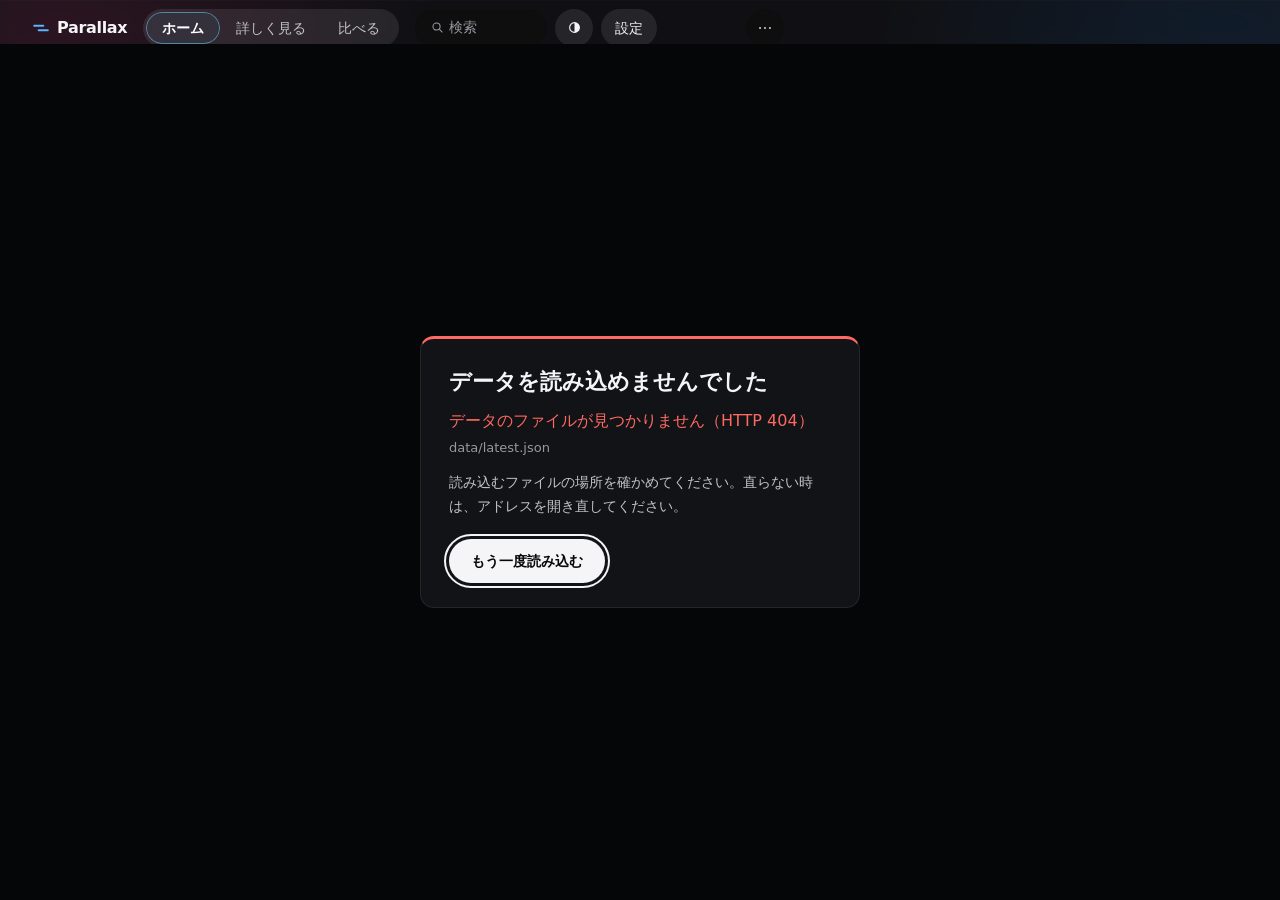
==== commit 15d88655: "PARALLAX v70" ====
--- a/index.html
+++ b/index.html
@@ -54,7 +54,7 @@
     </nav>
     <div class="seg" role="group" aria-label="まとめ方">
       <button type="button" id="v-ai" aria-pressed="true">AI</button>
-      <button type="button" id="v-rules" aria-pressed="false">規則</button>
+      <button type="button" id="v-rules" aria-pressed="false">アルゴリズム</button>
     </div>
     <button type="button" class="tbb" id="view-btn" aria-expanded="false" aria-controls="tb-menu">表示</button>
     <div class="state" id="state" role="status" aria-live="polite">読込中</div>
--- a/css/app.css
+++ b/css/app.css
@@ -153,7 +153,7 @@
 .rows .r.watched::before { content: ""; position: absolute; left: 4px; top: 10px; width: 3px; height: 3px; border-radius: 50%; background: var(--cyan); }
 .newdot { width: 5px; height: 5px; border-radius: 50%; background: var(--cyan); }
 .flag { display: inline-block; margin: 0 0 3px; padding: 0 5px; border: 1px solid var(--red-l); border-radius: 3px; font-size: var(--fs-2); line-height: 1.6; color: var(--red); }
-.rows .r.fresh { animation: fresh 1.6s ease-out 1; }
+.rows .r.fresh { animation: fresh .9s ease-out 1; }
 @keyframes fresh { from { background: var(--cyan-a); } to { background: transparent; } }
 .num.bump { animation: beat .6s var(--ease) 1; }
 
@@ -640,7 +640,7 @@
 .ailine .al-k.off { color: var(--ink-2); }
 .ailine b.num { font-size: var(--fs-5); font-weight: 500; color: var(--ink-2); font-variant-numeric: tabular-nums; }
 .ailine b.num.on { color: var(--cyan); }
-.ailine b.flash { animation: alflash 1.1s ease-out 1; }
+.ailine b.flash { animation: alflash .9s ease-out 1; }
 @keyframes alflash { 0% { text-shadow: 0 0 0 rgba(90, 200, 240, 0); } 25% { text-shadow: 0 0 12px rgba(90, 200, 240, .75); } 100% { text-shadow: 0 0 0 rgba(90, 200, 240, 0); } }
 .ailine .al-u { color: var(--ink-3); font-size: var(--fs-2); }
 .ailine .al-sep { width: 1px; height: 11px; margin: 0 6px; background: var(--line-2); align-self: center; }
@@ -677,7 +677,7 @@
 .tv-v .chip { font-size: var(--fs-2); padding: 1px 6px; }
 .more { display: block; width: 100%; margin: 0; padding: 9px 12px; border: 0; border-top: 1px solid var(--line); background: none; text-align: left; font-size: var(--fs-3); color: var(--cyan); }
 .pfoot.legend { color: var(--ink-3); }
-.dt tr.flash, .ds-b li.flash { animation: rowflash 1.8s ease-out 1; }
+.dt tr.flash, .ds-b li.flash { animation: rowflash .9s ease-out 1; }
 @keyframes rowflash { 0% { background: var(--cyan-a); } 100% { background: transparent; } }
 @media (max-width: 1100px) {
   #p-tv { order: 4; }
@@ -2771,7 +2771,15 @@
     radial-gradient(circle closest-side, #b04ab0 0%, #5a1f6e 78%, #4b1a5f 97%, transparent 100%) 58% 90% / 26vmax 26vmax no-repeat;
   --hs-fill: linear-gradient(148deg, rgba(255, 255, 255, .14) 0%, rgba(255, 255, 255, .035) 42%, rgba(255, 255, 255, .075) 100%), rgba(14, 18, 30, .62); --hs-edge: rgba(255, 255, 255, .16); --hs-hi: inset 0 1px 0 rgba(255, 255, 255, .2); --hs-shadow: 0 28px 64px rgba(0, 0, 0, .4);
   --hs-blur: blur(26px) saturate(165%); --hp-blur: blur(20px) saturate(160%);
-  --hc-fill: rgba(255, 255, 255, .07); --hc-edge: rgba(255, 255, 255, .13); --hc-hi: inset 0 1px 0 rgba(255, 255, 255, .14); --hc-hover: rgba(255, 255, 255, .12); --hc-on: rgba(255, 255, 255, .17);
+  /* v70 (11-17): the tiles' ground, said once. Three roles; every tile, button, chip and bar takes one of them and nothing writes its own rgba.
+   *   face   (a tile: a card, a figure)                         --ui-face / --ui-face-edge / --ui-face-hi,  corners --ui-r-face
+   *   press  (a button, a chip, a pill, the track of a switch)   --ui-press, hovered --ui-press-hover,        corners --ui-r-press
+   *   on     (the chosen one: a screen, a chip, a row)           --ui-on, lit edge --lit-e
+   *   chrome (the glass of the top and bottom bars)              --ui-chrome;  --ui-hair is the thin line between two parts of one tile */
+  --ui-face: rgba(255, 255, 255, .07); --ui-face-edge: rgba(255, 255, 255, .13); --ui-face-hi: inset 0 1px 0 rgba(255, 255, 255, .14); --ui-r-face: 20px;
+  --ui-press: rgba(255, 255, 255, .09); --ui-press-hover: rgba(255, 255, 255, .12); --ui-r-press: 999px;
+  --ui-on: linear-gradient(rgba(255, 255, 255, .12), rgba(255, 255, 255, .12)), rgba(8, 10, 24, .6); --ui-chrome: var(--glass-nav); --ui-hair: rgba(255, 255, 255, .1);
+  --hc-fill: var(--ui-face); --hc-edge: var(--ui-face-edge); --hc-hi: var(--ui-face-hi); --hc-hover: var(--ui-press-hover); --hc-on: var(--ui-on);
   --h-ink3: #cfcfd6; --hk: rgba(255, 255, 255, .1);
 }
 :root[data-theme="light"] {
@@ -2782,7 +2790,9 @@
     radial-gradient(circle closest-side, #ffd7bb 0%, #ffb98f 78%, #fdb185 97%, transparent 100%) 90% 36% / 20vmax 20vmax no-repeat,
     radial-gradient(circle closest-side, #dccbff 0%, #b79cf5 78%, #af93f1 97%, transparent 100%) 58% 90% / 26vmax 26vmax no-repeat;
   --hs-fill: linear-gradient(148deg, rgba(255, 255, 255, .84) 0%, rgba(255, 255, 255, .6) 50%, rgba(255, 255, 255, .72) 100%); --hs-edge: rgba(255, 255, 255, .85); --hs-hi: inset 0 1px 0 rgba(255, 255, 255, .95); --hs-shadow: 0 22px 56px rgba(40, 60, 120, .16), 0 0 0 .5px rgba(40, 56, 110, .1);
-  --hc-fill: rgba(255, 255, 255, .6); --hc-edge: rgba(255, 255, 255, .9); --hc-hi: inset 0 1px 0 rgba(255, 255, 255, 1); --hc-hover: rgba(255, 255, 255, .85); --hc-on: rgba(255, 255, 255, .96);
+  --ui-face: rgba(255, 255, 255, .72); --ui-face-edge: rgba(36, 48, 100, .12); --ui-face-hi: inset 0 1px 0 rgba(255, 255, 255, 1);
+  --ui-press: rgba(36, 48, 100, .07); --ui-press-hover: rgba(255, 255, 255, .85); --ui-on: rgba(255, 255, 255, .96); --ui-hair: rgba(36, 48, 100, .12);
+  --hc-fill: var(--ui-face); --hc-edge: var(--ui-face-edge); --hc-hi: var(--ui-face-hi); --hc-hover: var(--ui-press-hover); --hc-on: var(--ui-on);
   --h-ink3: #3e3e45; --hk: rgba(36, 48, 100, .1);
 }
 
@@ -3128,8 +3138,8 @@
  * glass surface (on a wide screen each of the four columns is one sheet; stacked, each pane is), and tiles on it (a pane, a card of the news, a row). The blur sits on
  * the sheets only (four at most on a wide screen, two on a tablet, none on a phone); the panes and cards on them are a flat translucent fill.
  * <html data-screen="home|board|compare|sect"> (js/app.js paintScreen) is what these rules hang on; the screen's own words and numbers are not touched here. ---- */
-:root { --bt-fill: rgba(255, 255, 255, .07); --bt-edge: rgba(255, 255, 255, .13); --bt-hi: inset 0 1px 0 rgba(255, 255, 255, .14); --bt-chip: rgba(255, 255, 255, .09); --tp-on: rgba(255, 255, 255, .17); --hs-lite: 0 10px 28px rgba(0, 0, 0, .28); }
-:root[data-theme="light"] { --bt-fill: rgba(255, 255, 255, .78); --bt-edge: rgba(36, 48, 100, .12); --bt-hi: inset 0 1px 0 rgba(255, 255, 255, 1); --bt-chip: rgba(36, 48, 100, .07); --tp-on: rgba(255, 255, 255, .96); --hs-lite: 0 10px 28px rgba(40, 60, 120, .14); }
+:root { --bt-fill: var(--ui-face); --bt-edge: var(--ui-face-edge); --bt-hi: var(--ui-face-hi); --bt-chip: var(--ui-press); --tp-on: var(--ui-on); --hs-lite: 0 10px 28px rgba(0, 0, 0, .28); }
+:root[data-theme="light"] { --bt-fill: var(--ui-face); --bt-edge: var(--ui-face-edge); --bt-hi: var(--ui-face-hi); --bt-chip: var(--ui-press); --tp-on: var(--ui-on); --hs-lite: 0 10px 28px rgba(40, 60, 120, .14); }
 
 /* the ground: the board and the compare screen stand on the same field of light as the home */
 @media not all and (orientation: landscape) and (max-height: 500px) and (max-width: 1100px) {
@@ -3749,11 +3759,9 @@
 .hr-src { color: var(--ink-2); }
 .hr-ai { display: flex; align-items: baseline; gap: 8px; font-size: var(--fs-3); line-height: 1.55; color: var(--ink-2); }
 .hr-ai .aimk { flex: none; margin: 0; font-size: 13px; }
-@keyframes hr-cue { 0% { box-shadow: var(--hc-hi), 0 0 0 0 rgba(214, 236, 246, 0); } 35% { box-shadow: var(--hc-hi), 0 0 0 4px rgba(214, 236, 246, .55); transform: translateY(-2px); } 100% { box-shadow: var(--hc-hi), 0 0 0 0 rgba(214, 236, 246, 0); } }
-.hr-b.hr-cue { animation: hr-cue 1.2s ease-out 1; }
-@keyframes hr-flash { 0%, 100% { filter: none; } 30% { filter: brightness(1.6) drop-shadow(0 0 6px rgba(214, 236, 246, .7)); } }
-.hr-split.hr-flash .hr-n b, .hr-split.hr-flash .hr-bar { animation: hr-flash 1.1s ease-out 1; }
-@media (prefers-reduced-motion: reduce) { .hr-b.hr-cue { animation: none; outline: 2px solid var(--ink-hi); outline-offset: 2px; } .hr-split.hr-flash .hr-n b, .hr-split.hr-flash .hr-bar { animation: none; } }
+@keyframes hr-cue { 0% { box-shadow: var(--hc-hi), 0 0 0 0 var(--cyan-a); } 35% { box-shadow: var(--hc-hi), 0 0 0 4px var(--cyan-a); } 100% { box-shadow: var(--hc-hi), 0 0 0 0 var(--cyan-a); } }
+.hr-b.hr-cue { animation: hr-cue .9s ease-out 1; }
+@media (prefers-reduced-motion: reduce) { .hr-b.hr-cue { animation: none; outline: 2px solid var(--ink-hi); outline-offset: 2px; } }
 .hr-acts { display: flex; flex-wrap: wrap; gap: 10px; }
 .hr-b { display: inline-flex; align-items: center; justify-content: center; min-height: 44px; min-width: 44px; padding: 0 20px; border-radius: var(--r-pill); border: 1px solid var(--hs-edge);
   background: var(--hc-fill); box-shadow: var(--hc-hi); color: var(--ink); font: 600 var(--fs-4)/1 var(--f-text); white-space: nowrap; transition: background var(--t-1); }
@@ -5690,6 +5698,38 @@
 /* a phone: the round dial floats over the lower right corner, so the last line of the 偏り度 panel stands clear of it (11-16) */
 @media screen and (max-width: 760px) { :root:not(#_l1):not(#_l2):not(#_l3) .fr-bx { padding-bottom: 56px; } }
 
+/* ==== motion 1117 ====
+   How the board moves (js/motion.js): one move is short (220 to 500 ms); what leaves and what comes in move together, slow at both ends, 16 px at most;
+   the leader comes first and the rest follow 45 to 90 ms apart; a changed value lights its own cell once (900 ms). Only transform and opacity move.
+   Nothing runs by itself and nothing loops. With prefers-reduced-motion or 動きを抑える (data-calm) nothing moves: js/motion.js does not start it,
+   and the view transition below is turned off. */
+:root { --mo-out: cubic-bezier(.16, 1, .3, 1); --mo-io: cubic-bezier(.45, 0, .2, 1); }
+@keyframes mo-glow { from { background-color: var(--cyan-a); box-shadow: 0 0 0 3px var(--cyan-a); } to { background-color: transparent; box-shadow: 0 0 0 3px transparent; } }
+.mo-glow { border-radius: 4px; animation: mo-glow .9s ease-out 1; }
+@keyframes mo-out-l { to { opacity: 0; transform: translateX(-16px); } }
+@keyframes mo-out-r { to { opacity: 0; transform: translateX(16px); } }
+@keyframes mo-in-r { from { opacity: 0; transform: translateX(16px); } }
+@keyframes mo-in-l { from { opacity: 0; transform: translateX(-16px); } }
+@media (prefers-reduced-motion: no-preference) {
+  /* a change of screen (js/motion.js viewSwap): the page's frame stays, the screen under it leaves toward one side and the next comes from the other */
+  :root:not([data-calm])[data-vt] :is(#board, #entry, #sect) { view-transition-name: mo-scr; }
+  :root[data-vt]::view-transition-old(root), :root[data-vt]::view-transition-new(root) { animation: none; mix-blend-mode: normal; }
+  :root[data-vt]::view-transition-group(mo-scr) { animation-duration: .42s; animation-timing-function: var(--mo-io); }
+  :root[data-vt="fore"]::view-transition-old(mo-scr) { animation: mo-out-l .42s var(--mo-io) both; mix-blend-mode: normal; }
+  :root[data-vt="fore"]::view-transition-new(mo-scr) { animation: mo-in-r .42s var(--mo-io) both; mix-blend-mode: normal; }
+  :root[data-vt="back"]::view-transition-old(mo-scr) { animation: mo-out-r .42s var(--mo-io) both; mix-blend-mode: normal; }
+  :root[data-vt="back"]::view-transition-new(mo-scr) { animation: mo-in-l .42s var(--mo-io) both; mix-blend-mode: normal; }
+}
+@media (prefers-reduced-motion: reduce) { .mo-glow { animation: none; } }
+:root[data-calm] .mo-glow { animation: none; }
+/* the line under an AI text (who wrote it, and the note that it can be wrong) wraps as two pieces: the note goes to its own line instead of breaking under the first */
+.ch-ai:has(> .by) { display: flex; flex-wrap: wrap; align-items: baseline; gap: 2px 8px; }
+.ch-ai:has(> .by) > .by + span { margin-left: 0 !important; text-wrap: pretty; }
+/* ==== motion 1117:end ==== */
+
+/* 11-17: the switch reads アルゴリズム (longer than 規則), so between 1321 and 1500 px its buttons and the search give a little room and the top bar keeps to the window */
+@media (min-width: 1321px) and (max-width: 1500px) { :root:not(#_a1):not(#_a2) .tb > .seg button { padding-left: 7px; padding-right: 7px; } :root:not(#_a1):not(#_a2) .tb .meter .k { display: none; } }
+
 /* ==== v64:begin ==== (2026-11-16, the layout pass)
  * One scale of sizes, said once: 注 12 (--fs-2) · 本文 14 (--fs-4, 13 where a list is dense) · 小見出し 16 (--fs-5) · 題 22 / 28 / 34 (--fs-7, --fs-7h, --fs-8)
  * · 数 22 / 28 / 34. Every size on screen is a step of :root's --fs-*; the rules below bring back what had left it (the stage's --u sizes that
@@ -5708,12 +5748,12 @@
 :root:not([data-show]):not(#v0):not(#v1):not(#v2):not(#v3):not(#v4):not(#v5):not(#v6):not(#v7):not(#v8):not(#v9) .cv-wrap:is([data-fit="full"], [data-fit="tight"], [data-fit="slim"]) .cv-t thead th.cv-c { width: 100px; }
 :root:not([data-show]):not(#v0):not(#v1):not(#v2):not(#v3):not(#v4):not(#v5):not(#v6):not(#v7):not(#v8):not(#v9) .cv-wrap:is([data-fit="full"], [data-fit="tight"], [data-fit="slim"]) .cv-t thead th.cv-thin { width: 30px; }
 :root:not([data-show]):not(#v0):not(#v1):not(#v2):not(#v3):not(#v4):not(#v5):not(#v6):not(#v7):not(#v8):not(#v9) .cv-wrap:is([data-fit="full"], [data-fit="tight"], [data-fit="slim"]) .cv-t thead th { padding: 0 1px 6px; vertical-align: bottom; font-size: var(--fs-3); }
-:root:not([data-show]):not(#v0):not(#v1):not(#v2):not(#v3):not(#v4):not(#v5):not(#v6):not(#v7):not(#v8):not(#v9) .cv-wrap:is([data-fit="full"], [data-fit="tight"], [data-fit="slim"]) .cv-t thead th :is(b, .cv-om) { font: 700 var(--fs-3)/1.3 var(--f-text); overflow-wrap: anywhere; word-break: normal; }
+:root:not([data-show]):not(#v0):not(#v1):not(#v2):not(#v3):not(#v4):not(#v5):not(#v6):not(#v7):not(#v8):not(#v9) .cv-wrap:is([data-fit="full"], [data-fit="tight"], [data-fit="slim"]) .cv-t thead th :is(b, .cv-om) { font: 700 var(--fs-3)/1.3 var(--f-text); overflow-wrap: normal; word-break: normal; hyphens: manual; }
 :root:not([data-show]):not(#v0):not(#v1):not(#v2):not(#v3):not(#v4):not(#v5):not(#v6):not(#v7):not(#v8):not(#v9) .cv-wrap:is([data-fit="full"], [data-fit="tight"], [data-fit="slim"]) .cv-t :is(thead, tbody) small { font-size: var(--fs-2); line-height: 1.35; }
 :root:not([data-show]):not(#v0):not(#v1):not(#v2):not(#v3):not(#v4):not(#v5):not(#v6):not(#v7):not(#v8):not(#v9) .cv-wrap:is([data-fit="full"], [data-fit="tight"], [data-fit="slim"]) .cv-t tbody th { position: static; padding: 8px 6px 8px 2px; background: none; box-shadow: none; -webkit-backdrop-filter: none; backdrop-filter: none; }
 :root:not([data-show]):not(#v0):not(#v1):not(#v2):not(#v3):not(#v4):not(#v5):not(#v6):not(#v7):not(#v8):not(#v9) .cv-wrap:is([data-fit="full"], [data-fit="tight"], [data-fit="slim"]) .cv-t tbody th .cv-l { font-size: var(--fs-4); }
 :root:not([data-show]):not(#v0):not(#v1):not(#v2):not(#v3):not(#v4):not(#v5):not(#v6):not(#v7):not(#v8):not(#v9) .cv-wrap:is([data-fit="full"], [data-fit="tight"], [data-fit="slim"]) .cv-t td.on { padding: 8px 10px; font-size: var(--fs-3); line-height: 1.5; text-align: left; box-shadow: inset 3px 0 0 var(--sd); }
-:root:not([data-show]):not(#v0):not(#v1):not(#v2):not(#v3):not(#v4):not(#v5):not(#v6):not(#v7):not(#v8):not(#v9) .cv-wrap:is([data-fit="full"], [data-fit="tight"], [data-fit="slim"]) .cv-t td.on .cv-p { position: static; display: -webkit-box; width: auto; height: auto; clip: auto; clip-path: none; -webkit-box-orient: vertical; -webkit-line-clamp: 4; line-clamp: 4; overflow: hidden; overflow-wrap: anywhere; word-break: normal; line-break: strict; }
+:root:not([data-show]):not(#v0):not(#v1):not(#v2):not(#v3):not(#v4):not(#v5):not(#v6):not(#v7):not(#v8):not(#v9) .cv-wrap:is([data-fit="full"], [data-fit="tight"], [data-fit="slim"]) .cv-t td.on .cv-p { position: static; display: -webkit-box; width: auto; height: auto; clip: auto; clip-path: none; -webkit-box-orient: vertical; -webkit-line-clamp: 4; line-clamp: 4; overflow: hidden; overflow-wrap: break-word; word-break: normal; line-break: strict; }
 :root:not([data-show]):not(#v0):not(#v1):not(#v2):not(#v3):not(#v4):not(#v5):not(#v6):not(#v7):not(#v8):not(#v9) .cv-wrap:is([data-fit="full"], [data-fit="tight"], [data-fit="slim"]) .cv-t td.on .cv-dot { display: none; }
 :root:not([data-show]):not(#v0):not(#v1):not(#v2):not(#v3):not(#v4):not(#v5):not(#v6):not(#v7):not(#v8):not(#v9) .cv-wrap:is([data-fit="full"], [data-fit="tight"], [data-fit="slim"]) .cv-t td:is(.off, .na) { padding: 8px 2px; }
 :root:not([data-show]):not(#v0):not(#v1):not(#v2):not(#v3):not(#v4):not(#v5):not(#v6):not(#v7):not(#v8):not(#v9) .cv-wrap[data-fit="tight"] .cv-t { border-spacing: 3px; }
@@ -5730,6 +5770,36 @@
 :root:not([data-show]):not(#v0):not(#v1):not(#v2):not(#v3):not(#v4):not(#v5):not(#v6):not(#v7):not(#v8):not(#v9) .cv-wrap[data-fit="slim"] .cv-t td.on .cv-p { -webkit-line-clamp: 6; line-clamp: 6; }
 :root:not([data-show]):not(#v0):not(#v1):not(#v2):not(#v3):not(#v4):not(#v5):not(#v6):not(#v7):not(#v8):not(#v9) .cv-wrap[data-fit="slim"] .cv-t thead th :is(b, .cv-om) { font-size: var(--fs-1); }
 :root:not([data-show]):not(#v0):not(#v1):not(#v2):not(#v3):not(#v4):not(#v5):not(#v6):not(#v7):not(#v8):not(#v9) .cv-wrap[data-fit="slim"] .cv-t thead small { font-size: var(--fs-0); }
+/* narrow columns (tight, slim): an outlet is headed with the short form of its name, never cut inside a word (a name that still does not fit stands upright: data-names); a cell shows the word it was matched on, and pressing it reads the sentence whole under the table */
+:root:not([data-show]):not(#v0):not(#v1):not(#v2):not(#v3):not(#v4):not(#v5):not(#v6):not(#v7):not(#v8):not(#v9) .cv-t td.on .cv-k, :root:not([data-show]):not(#v0):not(#v1):not(#v2):not(#v3):not(#v4):not(#v5):not(#v6):not(#v7):not(#v8):not(#v9) .cv-wrap > .cv-det { display: none; }
+@media screen and (min-width: 761px) {
+  :root:not([data-show]):not(#v0):not(#v1):not(#v2):not(#v3):not(#v4):not(#v5):not(#v6):not(#v7):not(#v8):not(#v9) .cv-wrap:is([data-fit="tight"], [data-fit="slim"]) .cv-t thead th [data-sn] .cv-fn { display: none; }
+  :root:not([data-show]):not(#v0):not(#v1):not(#v2):not(#v3):not(#v4):not(#v5):not(#v6):not(#v7):not(#v8):not(#v9) .cv-wrap:is([data-fit="tight"], [data-fit="slim"]) .cv-t thead th [data-sn]::after { content: attr(data-sn); }
+  :root:not([data-show]):not(#v0):not(#v1):not(#v2):not(#v3):not(#v4):not(#v5):not(#v6):not(#v7):not(#v8):not(#v9) .cv-wrap:is([data-fit="tight"], [data-fit="slim"]) .cv-t thead th :is(b, .cv-om) { font-size: var(--fs-1); }
+  :root:not([data-show]):not(#v0):not(#v1):not(#v2):not(#v3):not(#v4):not(#v5):not(#v6):not(#v7):not(#v8):not(#v9) .cv-wrap:is([data-fit="tight"], [data-fit="slim"]) .cv-t thead th:not(.cv-thin) :is(b, .cv-om) { overflow-wrap: normal; word-break: keep-all; }
+  :root:not([data-show]):not(#v0):not(#v1):not(#v2):not(#v3):not(#v4):not(#v5):not(#v6):not(#v7):not(#v8):not(#v9) .cv-wrap:is([data-fit="tight"], [data-fit="slim"]) .cv-t td.on { position: relative; cursor: pointer; }
+  :root:not([data-show]):not(#v0):not(#v1):not(#v2):not(#v3):not(#v4):not(#v5):not(#v6):not(#v7):not(#v8):not(#v9) .cv-wrap:is([data-fit="tight"], [data-fit="slim"]) .cv-t td.on .cv-p { position: absolute; display: block; width: 1px; height: 1px; overflow: hidden; clip: rect(0 0 0 0); clip-path: inset(50%); -webkit-line-clamp: none; line-clamp: none; }
+  :root:not([data-show]):not(#v0):not(#v1):not(#v2):not(#v3):not(#v4):not(#v5):not(#v6):not(#v7):not(#v8):not(#v9) .cv-wrap:is([data-fit="tight"], [data-fit="slim"]) .cv-t td.on .cv-k { display: -webkit-box; -webkit-box-orient: vertical; -webkit-line-clamp: 3; line-clamp: 3; overflow: hidden; font-weight: 700; color: var(--ink-hi); overflow-wrap: normal; word-break: normal; line-break: strict; hyphens: manual; }
+  :root:not([data-show]):not(#v0):not(#v1):not(#v2):not(#v3):not(#v4):not(#v5):not(#v6):not(#v7):not(#v8):not(#v9) .cv-wrap:is([data-fit="tight"], [data-fit="slim"]) .cv-t td.on .cv-k:lang(en), :root:not([data-show]):not(#v0):not(#v1):not(#v2):not(#v3):not(#v4):not(#v5):not(#v6):not(#v7):not(#v8):not(#v9) .cv-wrap:is([data-fit="tight"], [data-fit="slim"]) .cv-t td.on[lang="en"] .cv-k { word-break: normal; overflow-wrap: normal; }
+  :root:not([data-show]):not(#v0):not(#v1):not(#v2):not(#v3):not(#v4):not(#v5):not(#v6):not(#v7):not(#v8):not(#v9) .cv-wrap[data-fit="tight"] .cv-t td.on .cv-k { font-size: var(--fs-2); }
+  :root:not([data-show]):not(#v0):not(#v1):not(#v2):not(#v3):not(#v4):not(#v5):not(#v6):not(#v7):not(#v8):not(#v9) .cv-wrap[data-fit="slim"] .cv-t td.on .cv-k { font-size: var(--fs-1); }
+  :root:not([data-show]):not(#v0):not(#v1):not(#v2):not(#v3):not(#v4):not(#v5):not(#v6):not(#v7):not(#v8):not(#v9) .cv-wrap[data-fit="tight"] .cv-t td.on { padding: 6px 2px 6px 7px; }
+  :root:not([data-show]):not(#v0):not(#v1):not(#v2):not(#v3):not(#v4):not(#v5):not(#v6):not(#v7):not(#v8):not(#v9) .cv-wrap[data-fit="slim"] .cv-t td.on { padding: 5px 0 5px 5px; }
+  :root:not([data-show]):not(#v0):not(#v1):not(#v2):not(#v3):not(#v4):not(#v5):not(#v6):not(#v7):not(#v8):not(#v9) .cv-wrap:is([data-fit="tight"], [data-fit="slim"]) .cv-t td.on .cv-k[data-sz="1"] { font-size: 11px; font-weight: 600; }
+  :root:not([data-show]):not(#v0):not(#v1):not(#v2):not(#v3):not(#v4):not(#v5):not(#v6):not(#v7):not(#v8):not(#v9) .cv-wrap:is([data-fit="tight"], [data-fit="slim"]) .cv-t td.on .cv-k[data-sz="2"] { font-size: 10px; font-weight: 600; letter-spacing: -.02em; }
+  :root:not([data-show]):not(#v0):not(#v1):not(#v2):not(#v3):not(#v4):not(#v5):not(#v6):not(#v7):not(#v8):not(#v9) .cv-wrap:is([data-fit="tight"], [data-fit="slim"]) .cv-t td.on .cv-k[data-sz="3"] { font-size: 10px; font-weight: 600; letter-spacing: -.04em; overflow-wrap: anywhere; }
+  :root:not([data-show]):not(#v0):not(#v1):not(#v2):not(#v3):not(#v4):not(#v5):not(#v6):not(#v7):not(#v8):not(#v9) .cv-wrap:is([data-fit="tight"], [data-fit="slim"]) .cv-t thead th:not(.cv-thin) small { display: none; }
+  :root:not([data-show]):not(#v0):not(#v1):not(#v2):not(#v3):not(#v4):not(#v5):not(#v6):not(#v7):not(#v8):not(#v9) .cv-wrap:is([data-fit="tight"], [data-fit="slim"]) .cv-t td.on.sel { outline: 2px solid var(--ink-hi); outline-offset: -2px; }
+  :root:not([data-show]):not(#v0):not(#v1):not(#v2):not(#v3):not(#v4):not(#v5):not(#v6):not(#v7):not(#v8):not(#v9) .cv-wrap:is([data-fit="full"], [data-fit="tight"], [data-fit="slim"]) .cv-t td.on.sel { outline: 2px solid var(--ink-hi); outline-offset: -2px; }
+  :root:not([data-show]):not(#v0):not(#v1):not(#v2):not(#v3):not(#v4):not(#v5):not(#v6):not(#v7):not(#v8):not(#v9) .cv-wrap:is([data-fit="full"], [data-fit="tight"], [data-fit="slim"]) .cv-t td.on:focus-visible { outline: 2px solid var(--cyan); outline-offset: -2px; }
+  :root:not([data-show]):not(#v0):not(#v1):not(#v2):not(#v3):not(#v4):not(#v5):not(#v6):not(#v7):not(#v8):not(#v9) .cv-wrap:is([data-fit="tight"], [data-fit="slim"]) > .cv-det:not([data-on="1"]) { display: block; margin: 6px 4px 0; font: 400 var(--fs-2)/1.4 var(--f-text); color: var(--ink-2); }
+  :root:not([data-show]):not(#v0):not(#v1):not(#v2):not(#v3):not(#v4):not(#v5):not(#v6):not(#v7):not(#v8):not(#v9) .cv-wrap:is([data-fit="full"], [data-fit="tight"], [data-fit="slim"]) > .cv-det[data-on="1"] { display: block; margin: 8px 0 0; padding: 8px 12px; border-radius: 10px; background: color-mix(in srgb, var(--ink) 7%, transparent); font: 400 var(--fs-3)/1.6 var(--f-text); color: var(--ink); overflow-wrap: break-word; word-break: normal; line-break: strict; }
+  :root:not([data-show]):not(#v0):not(#v1):not(#v2):not(#v3):not(#v4):not(#v5):not(#v6):not(#v7):not(#v8):not(#v9) .cv-det > b { margin-right: 10px; font-weight: 700; color: var(--ink-hi); }
+  :root:not([data-show]):not(#v0):not(#v1):not(#v2):not(#v3):not(#v4):not(#v5):not(#v6):not(#v7):not(#v8):not(#v9) .cv-det mark { padding: 0; background: none; color: var(--ink-hi); font-weight: 700; box-shadow: inset 0 -2px 0 color-mix(in srgb, var(--ink-2) 60%, transparent); }
+  :root:not([data-show]):not(#v0):not(#v1):not(#v2):not(#v3):not(#v4):not(#v5):not(#v6):not(#v7):not(#v8):not(#v9) .cv-wrap:is([data-fit="slim"], [data-names="v"]) .cv-t thead th:not(.cv-thin) :is(b, .cv-om) { writing-mode: vertical-rl; text-orientation: mixed; white-space: nowrap; padding: 0 0 0 5px; max-height: 9em; overflow: hidden; text-overflow: ellipsis; font-weight: 700; }
+  :root:not([data-show]):not(#v0):not(#v1):not(#v2):not(#v3):not(#v4):not(#v5):not(#v6):not(#v7):not(#v8):not(#v9) .cv-wrap:is([data-fit="slim"], [data-names="v"]) .cv-t thead th:not(.cv-thin) :is(b, .cv-om)::before { left: 0; top: 0; width: 3px; height: 100%; }
+  :root:not([data-show]):not(#v0):not(#v1):not(#v2):not(#v3):not(#v4):not(#v5):not(#v6):not(#v7):not(#v8):not(#v9) .cv-wrap[data-fit="slim"] .cv-t thead th:not(.cv-thin) small { display: none; }
+}
 /* a column nothing fills: narrow, its name upright */
 :root:not([data-show]):not(#v0):not(#v1):not(#v2):not(#v3):not(#v4):not(#v5):not(#v6):not(#v7):not(#v8):not(#v9) .cv-wrap:is([data-fit="full"], [data-fit="tight"], [data-fit="slim"]) .cv-t thead th.cv-thin :is(b, .cv-om) { writing-mode: vertical-rl; text-orientation: mixed; white-space: nowrap; padding: 0 0 0 5px; max-height: 8.5em; overflow: hidden; text-overflow: ellipsis; color: var(--ink-2); font-weight: 600; }
 :root:not([data-show]):not(#v0):not(#v1):not(#v2):not(#v3):not(#v4):not(#v5):not(#v6):not(#v7):not(#v8):not(#v9) .cv-wrap:is([data-fit="full"], [data-fit="tight"], [data-fit="slim"]) .cv-t thead th.cv-thin :is(b, .cv-om)::before { left: 0; top: 0; width: 3px; height: 100%; }
@@ -5748,6 +5818,7 @@
 @media screen and (max-width: 760px) {
   :root:not([data-show]):not(#v0):not(#v1):not(#v2):not(#v3):not(#v4):not(#v5):not(#v6):not(#v7):not(#v8):not(#v9) .cv-wrap > .cv-sc { overflow: visible; padding-right: 0; scroll-snap-type: none; -webkit-mask-image: none; mask-image: none; }
   :root:not([data-show]):not(#v0):not(#v1):not(#v2):not(#v3):not(#v4):not(#v5):not(#v6):not(#v7):not(#v8):not(#v9) .cv-wrap > .cv-hint { display: none; }
+  :root:not([data-show]):not(#v0):not(#v1):not(#v2):not(#v3):not(#v4):not(#v5):not(#v6):not(#v7):not(#v8):not(#v9) .cv-wrap > .cv-det { display: none !important; }
   :root:not([data-show]):not(#v0):not(#v1):not(#v2):not(#v3):not(#v4):not(#v5):not(#v6):not(#v7):not(#v8):not(#v9) .cv-wrap .cv-t, :root:not([data-show]):not(#v0):not(#v1):not(#v2):not(#v3):not(#v4):not(#v5):not(#v6):not(#v7):not(#v8):not(#v9) .cv-wrap .cv-t tbody { display: block; width: auto; }
   :root:not([data-show]):not(#v0):not(#v1):not(#v2):not(#v3):not(#v4):not(#v5):not(#v6):not(#v7):not(#v8):not(#v9) .cv-wrap .cv-t thead { position: absolute; width: 1px; height: 1px; overflow: hidden; clip-path: inset(50%); }
   :root:not([data-show]):not(#v0):not(#v1):not(#v2):not(#v3):not(#v4):not(#v5):not(#v6):not(#v7):not(#v8):not(#v9) .cv-wrap .cv-t tbody tr { display: block; margin: 0 0 8px; padding: 12px 12px 10px; border-radius: 12px; background: var(--bt-chip); box-shadow: inset 0 0 0 1px var(--bt-edge); }
@@ -5978,13 +6049,6 @@
   :root[data-screen="home"]:not([data-show]):not(#v0):not(#v1):not(#v2):not(#v3):not(#v4):not(#v5):not(#v6):not(#v7):not(#v8):not(#v9) #board > .gap .fr-gap { min-height: 0; grid-auto-rows: minmax(30px, 1fr); }
   :root[data-screen="home"]:not([data-show]):not(#v0):not(#v1):not(#v2):not(#v3):not(#v4):not(#v5):not(#v6):not(#v7):not(#v8):not(#v9) #board > .gap .fr-gr { min-height: 30px; }
   :root[data-screen="home"]:not([data-show]):not(#v0):not(#v1):not(#v2):not(#v3):not(#v4):not(#v5):not(#v6):not(#v7):not(#v8):not(#v9) #board > .gap :is(.fr-h, .fr-tot, .fr-foot) { flex: none; }
-  :root[data-screen="home"]:not([data-show]):not(#v0):not(#v1):not(#v2):not(#v3):not(#v4):not(#v5):not(#v6):not(#v7):not(#v8):not(#v9) #board .hr-card[data-fit="1"] .hr-brief :is(dt, dd):nth-child(n+3), :root[data-screen="home"]:not([data-show]):not(#v0):not(#v1):not(#v2):not(#v3):not(#v4):not(#v5):not(#v6):not(#v7):not(#v8):not(#v9) #board .hr-card:is([data-fit="2"], [data-fit="3"], [data-fit="4"], [data-fit="5"], [data-fit="6"], [data-fit="7"]) .hr-brief { display: none; }
-  :root[data-screen="home"]:not([data-show]):not(#v0):not(#v1):not(#v2):not(#v3):not(#v4):not(#v5):not(#v6):not(#v7):not(#v8):not(#v9) #board .hr-card[data-fit="1"] .hr-brief dd { -webkit-line-clamp: 2; line-clamp: 2; }
-  :root[data-screen="home"]:not([data-show]):not(#v0):not(#v1):not(#v2):not(#v3):not(#v4):not(#v5):not(#v6):not(#v7):not(#v8):not(#v9) #board .hr-card:is([data-fit="3"], [data-fit="4"], [data-fit="5"], [data-fit="6"], [data-fit="7"]) .hr-sd .t { -webkit-line-clamp: 1; line-clamp: 1; }
-  :root[data-screen="home"]:not([data-show]):not(#v0):not(#v1):not(#v2):not(#v3):not(#v4):not(#v5):not(#v6):not(#v7):not(#v8):not(#v9) #board .hr-card:is([data-fit="4"], [data-fit="5"], [data-fit="6"], [data-fit="7"]) .hr-fnd li:nth-child(n+2) { display: none; }
-  :root[data-screen="home"]:not([data-show]):not(#v0):not(#v1):not(#v2):not(#v3):not(#v4):not(#v5):not(#v6):not(#v7):not(#v8):not(#v9) #board .hr-card:is([data-fit="5"], [data-fit="6"], [data-fit="7"]) .hr-sd li:nth-child(n+2) { display: none; }
-  :root[data-screen="home"]:not([data-show]):not(#v0):not(#v1):not(#v2):not(#v3):not(#v4):not(#v5):not(#v6):not(#v7):not(#v8):not(#v9) #board .hr-card:is([data-fit="6"], [data-fit="7"]) .hr-fnd { display: none; }
-  :root[data-screen="home"]:not([data-show]):not(#v0):not(#v1):not(#v2):not(#v3):not(#v4):not(#v5):not(#v6):not(#v7):not(#v8):not(#v9) #board .hr-card[data-fit="7"] .hr-share { display: none; }
 }
 @media (min-width: 1101px) and (max-height: 820px) {
   :root[data-screen="home"]:not([data-show]):not(#v0):not(#v1):not(#v2):not(#v3):not(#v4):not(#v5):not(#v6):not(#v7):not(#v8):not(#v9) #board > .gap .fr-tot { margin-top: 8px; padding-top: 10px; }
@@ -6030,4 +6094,127 @@
   :root[data-screen="home"]:not([data-show]):not(#v0):not(#v1):not(#v2):not(#v3):not(#v4):not(#v5):not(#v6):not(#v7):not(#v8):not(#v9) #board .hr-card.has-ph .hr-t { grid-column: 2; grid-row: 1; align-self: center; }
   :root[data-screen="home"]:not([data-show]):not(#v0):not(#v1):not(#v2):not(#v3):not(#v4):not(#v5):not(#v6):not(#v7):not(#v8):not(#v9) #board .hr-card.has-ph :is(.hr-facts, .hr-share) { grid-column: 1 / -1; }
 }
+/* ---- v66 (2026-11-17): the home's card on a wide window (1101 px on) leads with words. The headline, then what the news is (the brief), then the
+ * counts and the bar, then each side's headlines; the photo is a small picture at the headline's right. The panel at the card's right
+ * is a list of rows a finger or a pointer can hit whole: each row is one button the width of the panel. */
+:root[data-screen="home"]:not([data-show]):not(#v0):not(#v1):not(#v2):not(#v3):not(#v4):not(#v5):not(#v6):not(#v7):not(#v8):not(#v9) #board .fr-gl.fld { padding: 0 0 0 2px; border: 0; border-radius: 0; background: none; color: var(--ink); text-align: left; font-family: inherit; font-weight: 600; cursor: pointer; }
+@media (min-width: 1101px) {
+  :root[data-screen="home"]:not([data-show]):not(#v0):not(#v1):not(#v2):not(#v3):not(#v4):not(#v5):not(#v6):not(#v7):not(#v8):not(#v9) #board .hr-main { display: grid; grid-template-columns: minmax(0, 1fr) auto; grid-template-areas: "meta meta" "t ph" "brief ph" "facts facts" "share share" "sds sds" "fnd fnd" "note note" "acts acts"; grid-template-rows: repeat(8, auto) 1fr; gap: 0; align-content: start; padding-top: 20px; padding-bottom: 20px; }
+  :root[data-screen="home"]:not([data-show]):not(#v0):not(#v1):not(#v2):not(#v3):not(#v4):not(#v5):not(#v6):not(#v7):not(#v8):not(#v9) #board .hr-card :is(.hr-led, .hr-hd, .hr-body) { display: contents; }
+  :root[data-screen="home"]:not([data-show]):not(#v0):not(#v1):not(#v2):not(#v3):not(#v4):not(#v5):not(#v6):not(#v7):not(#v8):not(#v9) #board .hr-meta { grid-area: meta; }
+  :root[data-screen="home"]:not([data-show]):not(#v0):not(#v1):not(#v2):not(#v3):not(#v4):not(#v5):not(#v6):not(#v7):not(#v8):not(#v9) #board .hr-card .hr-ph { grid-area: ph; align-self: start; width: clamp(116px, 8.5vw, 164px); margin: 14px 0 0 clamp(20px, 2vw, 36px); border-radius: 10px; }
+  :root[data-screen="home"]:not([data-show]):not(#v0):not(#v1):not(#v2):not(#v3):not(#v4):not(#v5):not(#v6):not(#v7):not(#v8):not(#v9) #board .hr-card .hr-ph { aspect-ratio: auto; overflow: visible; }
+  :root[data-screen="home"]:not([data-show]):not(#v0):not(#v1):not(#v2):not(#v3):not(#v4):not(#v5):not(#v6):not(#v7):not(#v8):not(#v9) #board .hr-card .hr-ph img { position: static; display: block; width: 100%; height: auto; aspect-ratio: 4 / 3; border-radius: 10px; }
+  :root[data-screen="home"]:not([data-show]):not(#v0):not(#v1):not(#v2):not(#v3):not(#v4):not(#v5):not(#v6):not(#v7):not(#v8):not(#v9) #board .hr-card .hr-ph figcaption { position: static; margin: 4px 0 0; padding: 0; overflow: hidden; text-overflow: ellipsis; white-space: nowrap; text-align: right; font-size: var(--fs-0); color: var(--ink-3); background: none; -webkit-backdrop-filter: none; backdrop-filter: none; }
+  :root[data-screen="home"]:not([data-show]):not(#v0):not(#v1):not(#v2):not(#v3):not(#v4):not(#v5):not(#v6):not(#v7):not(#v8):not(#v9) #board .hr-card .hr-t { grid-area: t; margin-top: 14px; }
+  :root[data-screen="home"]:not([data-show]):not(#v0):not(#v1):not(#v2):not(#v3):not(#v4):not(#v5):not(#v6):not(#v7):not(#v8):not(#v9) #board .hr-card .hr-brief { grid-area: brief; margin-top: 12px; max-width: 52em; }
+  :root[data-screen="home"]:not([data-show]):not(#v0):not(#v1):not(#v2):not(#v3):not(#v4):not(#v5):not(#v6):not(#v7):not(#v8):not(#v9) #board .hr-card .hr-brief dl { row-gap: 6px; }
+  :root[data-screen="home"]:not([data-show]):not(#v0):not(#v1):not(#v2):not(#v3):not(#v4):not(#v5):not(#v6):not(#v7):not(#v8):not(#v9) #board .hr-card .hr-brief dd:first-of-type { font: 500 var(--h-sub)/1.55 var(--f-text); }
+  :root[data-screen="home"]:not([data-show]):not(#v0):not(#v1):not(#v2):not(#v3):not(#v4):not(#v5):not(#v6):not(#v7):not(#v8):not(#v9) #board .hr-card .hr-brief dd:not(:first-of-type) { color: var(--ink-2); }
+  :root[data-screen="home"]:not([data-show]):not(#v0):not(#v1):not(#v2):not(#v3):not(#v4):not(#v5):not(#v6):not(#v7):not(#v8):not(#v9) #board .hr-card .hr-brief dt:first-of-type { padding-top: .32em; }
+  :root[data-screen="home"]:not([data-show]):not(#v0):not(#v1):not(#v2):not(#v3):not(#v4):not(#v5):not(#v6):not(#v7):not(#v8):not(#v9) #board .hr-card .hr-facts { grid-area: facts; margin-top: 18px; padding-top: 14px; border-top: 1px solid var(--bt-edge); }
+  :root[data-screen="home"]:not([data-show]):not(#v0):not(#v1):not(#v2):not(#v3):not(#v4):not(#v5):not(#v6):not(#v7):not(#v8):not(#v9) #board .hr-card .hr-share { grid-area: share; margin-top: 10px; }
+  :root[data-screen="home"]:not([data-show]):not(#v0):not(#v1):not(#v2):not(#v3):not(#v4):not(#v5):not(#v6):not(#v7):not(#v8):not(#v9) #board .hr-card .hr-sds { grid-area: sds; margin-top: 16px; padding-top: 14px; border-top: 1px solid var(--bt-edge); }
+  :root[data-screen="home"]:not([data-show]):not(#v0):not(#v1):not(#v2):not(#v3):not(#v4):not(#v5):not(#v6):not(#v7):not(#v8):not(#v9) #board .hr-card .hr-fnd { grid-area: fnd; margin-top: 12px; }
+  :root[data-screen="home"]:not([data-show]):not(#v0):not(#v1):not(#v2):not(#v3):not(#v4):not(#v5):not(#v6):not(#v7):not(#v8):not(#v9) #board .hr-card .hr-note { grid-area: note; margin-top: 12px; }
+  :root[data-screen="home"]:not([data-show]):not(#v0):not(#v1):not(#v2):not(#v3):not(#v4):not(#v5):not(#v6):not(#v7):not(#v8):not(#v9) #board .hr-card .hr-acts { grid-area: acts; align-self: end; margin-top: 16px; }
+  :root[data-screen="home"]:not([data-show]):not(#v0):not(#v1):not(#v2):not(#v3):not(#v4):not(#v5):not(#v6):not(#v7):not(#v8):not(#v9) #board .hr-card .hr-acts .hr-side { margin-left: auto; }
+  /* the card says less a step at a time: the sides' third headline and the findings first, the brief's later rows after them, the sides last; the headline and its brief stay */
+  :root[data-screen="home"]:not([data-show]):not(#v0):not(#v1):not(#v2):not(#v3):not(#v4):not(#v5):not(#v6):not(#v7):not(#v8):not(#v9) #board .hr-card:is([data-fit="1"], [data-fit="2"], [data-fit="3"], [data-fit="4"], [data-fit="5"], [data-fit="6"], [data-fit="7"]) .hr-sd li:nth-child(n+3) { display: none; }
+  :root[data-screen="home"]:not([data-show]):not(#v0):not(#v1):not(#v2):not(#v3):not(#v4):not(#v5):not(#v6):not(#v7):not(#v8):not(#v9) #board .hr-card:is([data-fit="1"], [data-fit="2"], [data-fit="3"], [data-fit="4"], [data-fit="5"], [data-fit="6"], [data-fit="7"]) .hr-fnd li:nth-child(n+3) { display: none; }
+  :root[data-screen="home"]:not([data-show]):not(#v0):not(#v1):not(#v2):not(#v3):not(#v4):not(#v5):not(#v6):not(#v7):not(#v8):not(#v9) #board .hr-card:is([data-fit="2"], [data-fit="3"], [data-fit="4"], [data-fit="5"], [data-fit="6"], [data-fit="7"]) .hr-fnd li:nth-child(n+2) { display: none; }
+  :root[data-screen="home"]:not([data-show]):not(#v0):not(#v1):not(#v2):not(#v3):not(#v4):not(#v5):not(#v6):not(#v7):not(#v8):not(#v9) #board .hr-card:is([data-fit="2"], [data-fit="3"], [data-fit="4"], [data-fit="5"], [data-fit="6"], [data-fit="7"]) .hr-brief dd { -webkit-line-clamp: 2; line-clamp: 2; }
+  :root[data-screen="home"]:not([data-show]):not(#v0):not(#v1):not(#v2):not(#v3):not(#v4):not(#v5):not(#v6):not(#v7):not(#v8):not(#v9) #board .hr-card:is([data-fit="3"], [data-fit="4"], [data-fit="5"], [data-fit="6"], [data-fit="7"]) .hr-brief :is(dt, dd):nth-child(n+3) { display: none; }
+  :root[data-screen="home"]:not([data-show]):not(#v0):not(#v1):not(#v2):not(#v3):not(#v4):not(#v5):not(#v6):not(#v7):not(#v8):not(#v9) #board .hr-card:is([data-fit="4"], [data-fit="5"], [data-fit="6"], [data-fit="7"]) .hr-fnd { display: none; }
+  :root[data-screen="home"]:not([data-show]):not(#v0):not(#v1):not(#v2):not(#v3):not(#v4):not(#v5):not(#v6):not(#v7):not(#v8):not(#v9) #board .hr-card:is([data-fit="5"], [data-fit="6"], [data-fit="7"]) .hr-sd li:nth-child(n+2) { display: none; }
+  :root[data-screen="home"]:not([data-show]):not(#v0):not(#v1):not(#v2):not(#v3):not(#v4):not(#v5):not(#v6):not(#v7):not(#v8):not(#v9) #board .hr-card:is([data-fit="6"], [data-fit="7"]) .hr-sds { display: none; }
+  :root[data-screen="home"]:not([data-show]):not(#v0):not(#v1):not(#v2):not(#v3):not(#v4):not(#v5):not(#v6):not(#v7):not(#v8):not(#v9) #board .hr-card[data-fit="7"] .hr-share { display: none; }
+  /* the panel: every row is one button the panel's width, two lines of its headline and under it how many outlets carried it */
+  :root[data-screen="home"]:not([data-show]):not(#v0):not(#v1):not(#v2):not(#v3):not(#v4):not(#v5):not(#v6):not(#v7):not(#v8):not(#v9) #board > .gap .fr-one ul { flex: 1 1 auto; display: flex; flex-direction: column; gap: 4px; min-height: 0; margin: 6px -8px 0; padding: 0 8px 0 0; overflow-y: auto; scrollbar-width: thin; }
+  :root[data-screen="home"]:not([data-show]):not(#v0):not(#v1):not(#v2):not(#v3):not(#v4):not(#v5):not(#v6):not(#v7):not(#v8):not(#v9) #board > .gap .fr-one li { flex: none; display: block; max-height: none; min-height: 0; }
+  :root[data-screen="home"]:not([data-show]):not(#v0):not(#v1):not(#v2):not(#v3):not(#v4):not(#v5):not(#v6):not(#v7):not(#v8):not(#v9) #board > .gap .fr-one .fr-row, :root[data-screen="home"]:not([data-show]):not(#v0):not(#v1):not(#v2):not(#v3):not(#v4):not(#v5):not(#v6):not(#v7):not(#v8):not(#v9) #board > .gap .fr-one .fr-row:not(.fr-hd) { display: grid; grid-template-columns: minmax(0, 1fr); align-content: center; gap: 3px; width: 100%; min-height: 52px; padding: 9px 14px 9px 18px; border: 0; border-radius: 12px; box-shadow: inset 3px 0 0 var(--sd); transition: background-color .15s; }
+  :root[data-screen="home"]:not([data-show]):not(#v0):not(#v1):not(#v2):not(#v3):not(#v4):not(#v5):not(#v6):not(#v7):not(#v8):not(#v9) #board > .gap .fr-one .fr-row.fr-hd { grid-template-columns: auto minmax(0, 1fr); column-gap: 8px; }
+  :root[data-screen="home"]:not([data-show]):not(#v0):not(#v1):not(#v2):not(#v3):not(#v4):not(#v5):not(#v6):not(#v7):not(#v8):not(#v9) #board > .gap .fr-one .fr-row:hover { background: color-mix(in srgb, var(--sd) 9%, transparent); color: var(--ink); }
+  :root[data-screen="home"]:not([data-show]):not(#v0):not(#v1):not(#v2):not(#v3):not(#v4):not(#v5):not(#v6):not(#v7):not(#v8):not(#v9) #board > .gap .fr-one .fr-rt { display: -webkit-box; -webkit-box-orient: vertical; -webkit-line-clamp: 2; line-clamp: 2; overflow: hidden; font-weight: 600; line-height: 1.45; }
+  :root[data-screen="home"]:not([data-show]):not(#v0):not(#v1):not(#v2):not(#v3):not(#v4):not(#v5):not(#v6):not(#v7):not(#v8):not(#v9) #board > .gap .fr-one .fr-rm { grid-column: 1 / -1; display: flex; gap: 10px; font-size: var(--fs-2); line-height: 1.4; color: var(--ink-3); }
+  :root[data-screen="home"]:not([data-show]):not(#v0):not(#v1):not(#v2):not(#v3):not(#v4):not(#v5):not(#v6):not(#v7):not(#v8):not(#v9) #board > .gap .fr-one .fr-rm b { font-weight: 600; color: var(--ink-2); }
+  :root[data-screen="home"]:not([data-show]):not(#v0):not(#v1):not(#v2):not(#v3):not(#v4):not(#v5):not(#v6):not(#v7):not(#v8):not(#v9) #board > .gap .fr-one .fr-orig { grid-column: 2; }
+  /* the table by field: the row is one button (the label's press covers the row) and answers the pointer */
+  :root[data-screen="home"]:not([data-show]):not(#v0):not(#v1):not(#v2):not(#v3):not(#v4):not(#v5):not(#v6):not(#v7):not(#v8):not(#v9) #board > .gap .fr-gr { position: relative; border-radius: 10px; transition: background-color .15s; }
+  :root[data-screen="home"]:not([data-show]):not(#v0):not(#v1):not(#v2):not(#v3):not(#v4):not(#v5):not(#v6):not(#v7):not(#v8):not(#v9) #board > .gap .fr-gr:has(button):hover { background: color-mix(in srgb, var(--ink) 6%, transparent); }
+  :root[data-screen="home"]:not([data-show]):not(#v0):not(#v1):not(#v2):not(#v3):not(#v4):not(#v5):not(#v6):not(#v7):not(#v8):not(#v9) #board > .gap .fr-gl:is(.ev, .fld) { position: static; display: block; width: 100%; overflow: hidden; text-overflow: ellipsis; text-align: left; font-weight: 600; cursor: pointer; background: none; border: 0; color: var(--ink); padding: 0 0 0 2px; font-family: inherit; }
+  :root[data-screen="home"]:not([data-show]):not(#v0):not(#v1):not(#v2):not(#v3):not(#v4):not(#v5):not(#v6):not(#v7):not(#v8):not(#v9) #board > .gap .fr-gl:is(.ev, .fld)::after { content: ""; position: absolute; inset: 0; border-radius: 10px; }
+  :root[data-screen="home"]:not([data-show]):not(#v0):not(#v1):not(#v2):not(#v3):not(#v4):not(#v5):not(#v6):not(#v7):not(#v8):not(#v9) #board > .gap .fr-gl.fld:focus-visible { outline: 2px solid var(--ink); outline-offset: -2px; }
+  :root[lang="en"][data-screen="home"]:not([data-show]):not(#v0):not(#v1):not(#v2):not(#v3):not(#v4):not(#v5):not(#v6):not(#v7):not(#v8):not(#v9) #board > .gap .fr-gap:not(.ev) { grid-template-columns: minmax(8em, 11em) minmax(0, 1fr) 4em 4em; }
+}
+/* ---- v67 (2026-11-17): what the descriptions of the outlets give that the others' do not (CONTRACT 13.2). On the home's card it is one more row of the brief,
+ * its outlets after the sentence; in 詳しく見る it is a short list under the brief, each line with the outlets it was read from (each opens its item). */
+#board .hr-brief .hr-dfo { margin-left: .7em; font: 600 var(--fs-1)/1.4 var(--f-text); color: var(--ink-3); white-space: nowrap; }
+.ch-dfw { margin-top: 12px; }
+.ch-dfw .df-h { margin: 0 0 4px; font: 600 var(--fs-3)/1.4 var(--f-text); color: var(--ink-2); }
+.ch-diff { margin: 0; padding: 0; list-style: none; border-top: 1px solid var(--bt-edge); }
+.ch-diff li { padding: 8px 0 7px; border-bottom: 1px solid var(--bt-edge); }
+.ch-diff .df-t { display: block; font-size: var(--fs-4); line-height: 1.6; color: var(--ink); }
+.ch-diff .df-by { display: flex; flex-wrap: wrap; gap: 2px 12px; margin-top: 2px; }
+.ch-diff .df-o { font: 600 var(--fs-2)/1.5 var(--f-text); color: var(--ink-2); text-decoration: none; border-bottom: 1px solid var(--bt-edge); }
+.ch-diff a.df-o:hover, .ch-diff a.df-o:focus-visible { color: var(--ink-hi); border-bottom-color: currentColor; }
+
 /* ==== v64:end ==== */
+
+/* ==== v70:begin ==== (2026-11-17, the tiles pass: one level, one ground, three roles; the tokens are --ui-* at the top of the home block)
+ * 11-17, the phone's 詳しく見る: the headline is not a tile of its own inside the tile that holds the whole news; the tiles are all the same dark and the same clear;
+ * 掲載の停止 stands at the very foot. A tile holds nothing but flat parts divided by a thin line; the figures (.figs) are the only tiles inside a tile. */
+
+/* face: one ground for every tile of the news, dark and light, the board and the home */
+:root:not(#u1):not(#u2):not(#u3):not(#u4):not(#u5):not(#u6):not(#u7):not(#u8):not(#u9):not(#ua):not(#ub):not(#uc)[data-screen="board"] :is(.dcard, .sd, .nt, .t-ai, .t-reps, .t-status):not(.t-place):not(.cov) { background: var(--ui-face); box-shadow: inset 0 0 0 1px var(--ui-face-edge), var(--ui-face-hi); border-radius: var(--ui-r-face); -webkit-backdrop-filter: none; backdrop-filter: none; }
+:root:not(#u1):not(#u2):not(#u3):not(#u4):not(#u5):not(#u6):not(#u7):not(#u8):not(#u9):not(#ua):not(#ub):not(#uc)[data-screen="board"] .cov { background: var(--ui-face); box-shadow: inset 0 0 0 1px var(--ui-face-edge), var(--ui-face-hi); }
+:root:not(#u1):not(#u2):not(#u3):not(#u4):not(#u5):not(#u6):not(#u7):not(#u8):not(#u9):not(#ua):not(#ub):not(#uc)[data-screen="board"] :is(.dcard, .t-ai, .sd, .nt, .t-reps) :is(.dcard, .t-ai, .sd, .nt) { background: transparent; box-shadow: none; }
+/* the headline, the place, the number of outlets, the bar, the fields and the buttons stand on the tile that holds the news, not on a tile of their own */
+:root:not(#u1):not(#u2):not(#u3):not(#u4):not(#u5):not(#u6):not(#u7):not(#u8):not(#u9):not(#ua):not(#ub):not(#uc)[data-screen="board"] #p-case .dcard.t-place { background: none; box-shadow: none; border-radius: 0; padding: 4px 2px 6px; -webkit-backdrop-filter: none; backdrop-filter: none; }
+:root:not(#u1):not(#u2):not(#u3):not(#u4):not(#u5):not(#u6):not(#u7):not(#u8):not(#u9):not(#ua):not(#ub):not(#uc)[data-screen="board"] #p-case .dos.has-photo > .t-place { min-height: 0; }
+/* stacked (a phone, a tablet): the pane is the one tile; its parts are flat, divided by the thin line under each part's name, and only the figures keep a tile */
+@media (max-width: 1100px) {
+  :root:not(#u1):not(#u2):not(#u3):not(#u4):not(#u5):not(#u6):not(#u7):not(#u8):not(#u9):not(#ua):not(#ub):not(#uc)[data-screen="board"] #p-case :is(.dcard, .sd, .nt, .t-ai, .t-reps, .t-status):not(.cov) { background: none; box-shadow: none; border-radius: 0; padding-left: 4px; padding-right: 4px; }
+  :root:not(#u1):not(#u2):not(#u3):not(#u4):not(#u5):not(#u6):not(#u7):not(#u8):not(#u9):not(#ua):not(#ub):not(#uc)[data-screen="board"] #p-case .figs > .dcard, :root:not(#u1):not(#u2):not(#u3):not(#u4):not(#u5):not(#u6):not(#u7):not(#u8):not(#u9):not(#ua):not(#ub):not(#uc)[data-screen="board"] #p-case .figs > * { background: var(--ui-face); box-shadow: inset 0 0 0 1px var(--ui-face-edge), var(--ui-face-hi); border-radius: var(--ui-r-face); padding-left: 16px; padding-right: 16px; }
+  :root:not(#u1):not(#u2):not(#u3):not(#u4):not(#u5):not(#u6):not(#u7):not(#u8):not(#u9):not(#ua):not(#ub):not(#uc)[data-screen="board"] #p-case .st-h { margin: 20px 4px 4px; padding-top: 16px; border-top: 1px solid var(--ui-hair); }
+  :root:not(#u1):not(#u2):not(#u3):not(#u4):not(#u5):not(#u6):not(#u7):not(#u8):not(#u9):not(#ua):not(#ub):not(#uc)[data-screen="board"] #p-case .t-photo { padding: 0; }
+  :root:not(#u1):not(#u2):not(#u3):not(#u4):not(#u5):not(#u6):not(#u7):not(#u8):not(#u9):not(#ua):not(#ub):not(#uc)[data-screen="board"] #p-case .dos > .t-status { border-top: 1px solid var(--ui-hair); border-radius: 0; padding-top: 14px; }
+}
+
+/* press: the buttons of the news are pills of the one ground of a press, the chosen one is the lit one */
+:root:not(#u1):not(#u2):not(#u3):not(#u4):not(#u5):not(#u6):not(#u7):not(#u8):not(#u9):not(#ua):not(#ub):not(#uc)[data-screen="board"] #p-case :is(.addtask, .speak) { position: relative; height: 36px; min-height: 0; padding: 0 16px; border: 0; border-radius: var(--ui-r-press); background: var(--ui-press); box-shadow: inset 0 0 0 1px var(--ui-face-edge); color: var(--ink-2); }
+:root:not(#u1):not(#u2):not(#u3):not(#u4):not(#u5):not(#u6):not(#u7):not(#u8):not(#u9):not(#ua):not(#ub):not(#uc)[data-screen="board"] #p-case :is(.addtask, .speak)::after { content: ""; position: absolute; inset: -4px -2px; }
+:root:not(#u1):not(#u2):not(#u3):not(#u4):not(#u5):not(#u6):not(#u7):not(#u8):not(#u9):not(#ua):not(#ub):not(#uc)[data-screen="board"] #p-case :is(.addtask, .speak):hover { background: var(--ui-press-hover); color: var(--ink-hi); }
+:root:not(#u1):not(#u2):not(#u3):not(#u4):not(#u5):not(#u6):not(#u7):not(#u8):not(#u9):not(#ua):not(#ub):not(#uc)[data-screen="board"] #p-case .addtask[aria-pressed="true"] { background: var(--ui-on); box-shadow: inset 0 0 0 1px var(--lit-e); color: var(--ink-hi); }
+:root:not(#u1):not(#u2):not(#u3):not(#u4):not(#u5):not(#u6):not(#u7):not(#u8):not(#u9):not(#ua):not(#ub):not(#uc) :is(.chip, .tab, .ak)[aria-pressed="true"] { background: var(--ui-on); box-shadow: inset 0 0 0 1px var(--lit-e); color: var(--ink-hi); }
+:root:not(#u1):not(#u2):not(#u3):not(#u4):not(#u5):not(#u6):not(#u7):not(#u8):not(#u9):not(#ua):not(#ub):not(#uc) #screens { background: var(--ui-press); box-shadow: none; }
+:root:not(#u1):not(#u2):not(#u3):not(#u4):not(#u5):not(#u6):not(#u7):not(#u8):not(#u9):not(#ua):not(#ub):not(#uc) #screens button[aria-pressed="true"] { background: var(--ui-on); box-shadow: inset 0 0 0 1px var(--lit-e); color: var(--ink-hi); }
+:root:not(#u1):not(#u2):not(#u3):not(#u4):not(#u5):not(#u6):not(#u7):not(#u8):not(#u9):not(#ua):not(#ub):not(#uc) .seg { background: var(--ui-press); border-color: var(--ui-face-edge); }
+:root:not(#u1):not(#u2):not(#u3):not(#u4):not(#u5):not(#u6):not(#u7):not(#u8):not(#u9):not(#ua):not(#ub):not(#uc) .seg button[aria-pressed="true"] { background: var(--ui-on); box-shadow: inset 0 0 0 1px var(--lit-e); color: var(--ink-hi); }
+:root:not(#u1):not(#u2):not(#u3):not(#u4):not(#u5):not(#u6):not(#u7):not(#u8):not(#u9):not(#ua):not(#ub):not(#uc) .tb > .seg { background: none; }
+:root:not(#u1):not(#u2):not(#u3):not(#u4):not(#u5):not(#u6):not(#u7):not(#u8):not(#u9):not(#ua):not(#ub):not(#uc) .tb > .seg button { flex: none; }
+:root:not(#u1):not(#u2):not(#u3):not(#u4):not(#u5):not(#u6):not(#u7):not(#u8):not(#u9):not(#ua):not(#ub):not(#uc) .tb > .seg::before { background: var(--ui-press); border-color: var(--ui-face-edge); }
+:root:not(#u1):not(#u2):not(#u3):not(#u4):not(#u5):not(#u6):not(#u7):not(#u8):not(#u9):not(#ua):not(#ub):not(#uc) .tb > .seg button[aria-pressed="true"] { background: none; box-shadow: none; }
+:root:not(#u1):not(#u2):not(#u3):not(#u4):not(#u5):not(#u6):not(#u7):not(#u8):not(#u9):not(#ua):not(#ub):not(#uc) .tb > .seg button[aria-pressed="true"]::before { background: var(--ui-on); box-shadow: inset 0 0 0 1px var(--lit-e); }
+/* chrome: the bar at the foot of a phone is the one glass of the bars */
+@media screen and (max-width: 760px) { :root:not(#u1):not(#u2):not(#u3):not(#u4):not(#u5):not(#u6):not(#u7):not(#u8):not(#u9):not(#ua):not(#ub):not(#uc) .sects { background: var(--ui-chrome); } }
+
+/* the roles win over every earlier pass (the flat, the glass and the home ones each wrote their own rgba into the same names) */
+:root:not(#u1):not(#u2):not(#u3):not(#u4):not(#u5):not(#u6):not(#u7):not(#u8):not(#u9) { --hc-fill: var(--ui-face); --hc-edge: var(--ui-face-edge); --hc-hi: var(--ui-face-hi); --hc-hover: var(--ui-press-hover); --hc-on: var(--ui-on); --bt-chip: var(--ui-press); --tp-on: var(--ui-on); --ui-chrome: var(--glass-bar); }
+:root:not(#u1):not(#u2):not(#u3):not(#u4):not(#u5):not(#u6):not(#u7):not(#u8):not(#u9)[data-theme="light"] { --ui-face: rgba(255, 255, 255, .72); --ui-face-edge: rgba(36, 48, 100, .12); --ui-face-hi: inset 0 1px 0 rgba(255, 255, 255, 1); --ui-press: rgba(36, 48, 100, .07); --ui-press-hover: rgba(255, 255, 255, .85); --ui-on: rgba(255, 255, 255, .96); --ui-hair: rgba(36, 48, 100, .12); }
+/* press: the chips, the fields' icons, the layer pills, the buttons of the top bar */
+:root:not(#u1):not(#u2):not(#u3):not(#u4):not(#u5):not(#u6):not(#u7):not(#u8):not(#u9):not(#ua):not(#ub):not(#uc)[data-screen] :is(.chip, .tab, .ak, .st-nav button):not([aria-pressed="true"]) { background: var(--ui-press); box-shadow: inset 0 0 0 1px var(--ui-face-edge); }
+:root:not(#u1):not(#u2):not(#u3):not(#u4):not(#u5):not(#u6):not(#u7):not(#u8):not(#u9):not(#ua):not(#ub):not(#uc) :is(.tbb, #view-btn, .lyr) { background: var(--ui-press); }
+:root:not(#u1):not(#u2):not(#u3):not(#u4):not(#u5):not(#u6):not(#u7):not(#u8):not(#u9):not(#ua):not(#ub):not(#uc) .fr-chip:not([aria-pressed="true"]) { background: var(--ui-press); }
+:root:not(#u1):not(#u2):not(#u3):not(#u4):not(#u5):not(#u6):not(#u7):not(#u8):not(#u9):not(#ua):not(#ub):not(#uc) .gn:not([aria-pressed="true"]) .gi { background: var(--ui-press); box-shadow: inset 0 0 0 1px var(--ui-face-edge); }
+:root:not(#u1):not(#u2):not(#u3):not(#u4):not(#u5):not(#u6):not(#u7):not(#u8):not(#u9):not(#ua):not(#ub):not(#uc) :is(.tbb, #view-btn):is([aria-pressed="true"], [aria-expanded="true"]) { background: var(--ui-on); box-shadow: inset 0 0 0 1px var(--lit-e); }
+/* chrome: the bars at the foot of the page are the one glass of the bars */
+:root:not(#u1):not(#u2):not(#u3):not(#u4):not(#u5):not(#u6):not(#u7):not(#u8):not(#u9):not(#ua):not(#ub):not(#uc) :is(#sects, #sb, .sects) { background: var(--ui-chrome); }
+/* face: the news on the map's list */
+:root:not(#u1):not(#u2):not(#u3):not(#u4):not(#u5):not(#u6):not(#u7):not(#u8):not(#u9):not(#ua):not(#ub):not(#uc) #p-mapnews { background: var(--ui-face); }
+
+/* 掲載の停止: the last line of the news, quiet, where nothing else is */
+.ch-stop { margin: 8px 16px 28px; padding-top: 14px; border-top: 1px solid var(--ui-hair); font-size: var(--fs-2); line-height: 1.5; color: var(--ink-3); }
+.ch-stop .stopreq { margin: 0; font-size: inherit; color: inherit; text-decoration: underline; text-underline-offset: 3px; }
+.ch-stop .stopreq:hover, .ch-stop .stopreq:focus-visible { color: var(--ink-2); }
+/* ==== v70:end ==== */
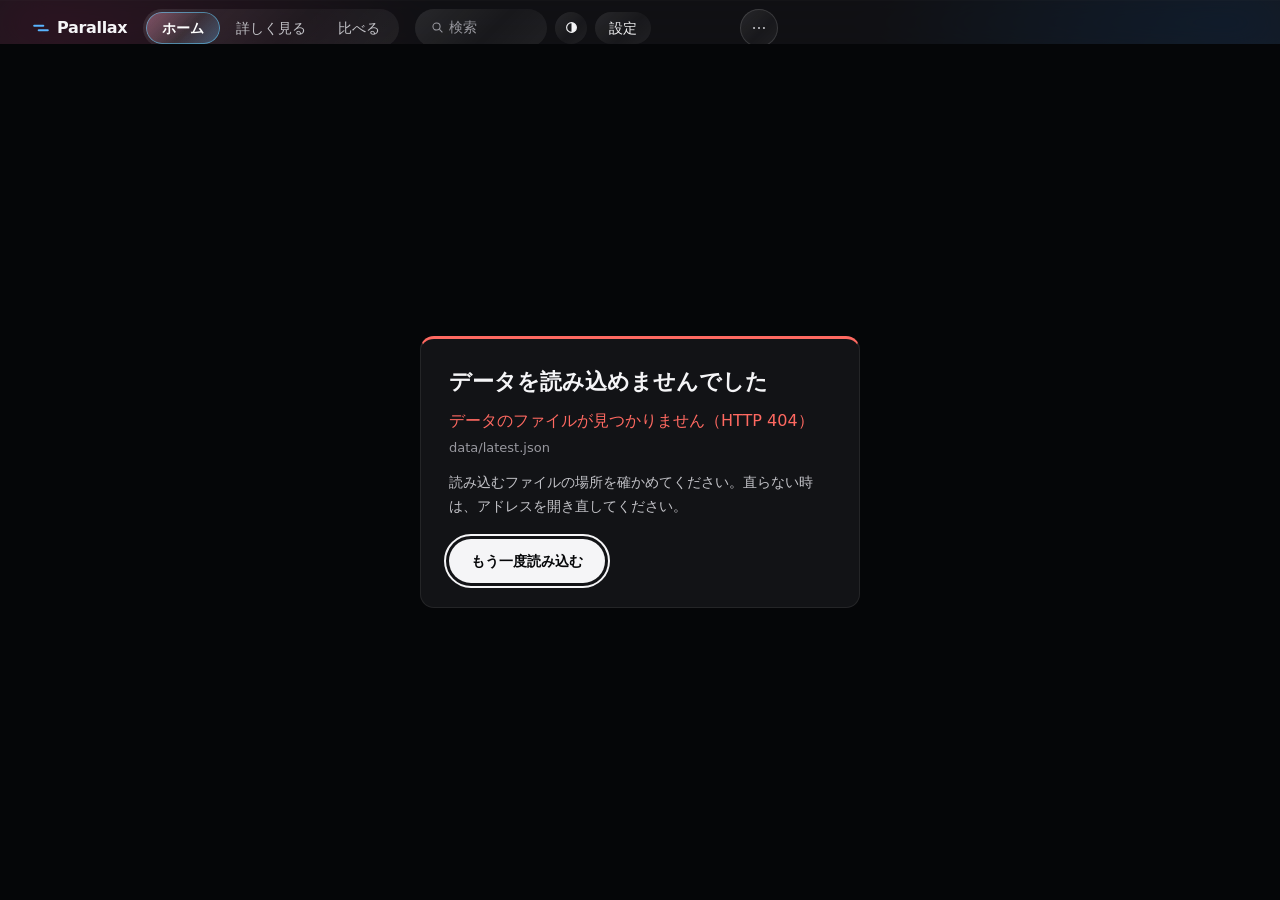
==== commit a59b1af4: "PARALLAX v78" ====
--- a/index.html
+++ b/index.html
@@ -113,6 +113,7 @@
 
   <main class="board" id="board">
     <section class="front" id="front" aria-label="何を見るか"></section>
+    <section class="hlist" id="hlist" aria-label="ニュース一覧"></section>
     <!-- hero:begin --><section class="hero" id="hero" aria-label="最初の一枚" hidden></section><!-- hero:end -->
     <section class="gap" id="gap" role="tabpanel" aria-label="日本と海外の違い"></section>
     <div class="home-bar" id="home-bar">
--- a/css/app.css
+++ b/css/app.css
@@ -5620,7 +5620,7 @@
 /* a finger's size on a phone and a tablet (44 px): the field chips, the outlets of 媒体比較, the small links in a list row and the sheet's buttons.
  * The tablet widths kept 36 and 40 px and the rows of 掲載ニュース 18 px (measured 11-15 at 390 to 1024 px) */
 @media (pointer: coarse) {
-  :root:not(#z1):not(#z2):not(#z3):not(#z4):not(#z5):not(#z6):not(#z7):not(#z8):not(#z9) :is(.fr-chip, .entry .gn, .cv-om, .cv-more, #sheet .tbb, .entry .speak, .al-go, .stb, #full-btn) { min-height: 44px; }
+  :root:not(#z1):not(#z2):not(#z3):not(#z4):not(#z5):not(#z6):not(#z7):not(#z8):not(#z9) :is(.fr-chip, .fr-chips .gn, .entry .gn, .cv-om, .cv-more, #sheet .tbb, .entry .speak, .al-go, .stb, #full-btn) { min-height: 44px; }
   :root:not(#z1):not(#z2):not(#z3):not(#z4):not(#z5):not(#z6):not(#z7):not(#z8):not(#z9) .rm .lk { display: inline-flex; align-items: center; min-height: 44px; }
   :root:not(#z1):not(#z2):not(#z3):not(#z4):not(#z5):not(#z6):not(#z7):not(#z8):not(#z9) .rm { align-items: center; }
   :root:not(#z1):not(#z2):not(#z3):not(#z4):not(#z5):not(#z6):not(#z7):not(#z8):not(#z9) :is(.cv-om, .rm .lk) { min-width: 44px; justify-content: center; }
@@ -6175,16 +6175,15 @@
 /* stacked (a phone, a tablet): the pane is the one tile; its parts are flat, divided by the thin line under each part's name, and only the figures keep a tile */
 @media (max-width: 1100px) {
   :root:not(#u1):not(#u2):not(#u3):not(#u4):not(#u5):not(#u6):not(#u7):not(#u8):not(#u9):not(#ua):not(#ub):not(#uc)[data-screen="board"] #p-case :is(.dcard, .sd, .nt, .t-ai, .t-reps, .t-status):not(.cov) { background: none; box-shadow: none; border-radius: 0; padding-left: 4px; padding-right: 4px; }
-  :root:not(#u1):not(#u2):not(#u3):not(#u4):not(#u5):not(#u6):not(#u7):not(#u8):not(#u9):not(#ua):not(#ub):not(#uc)[data-screen="board"] #p-case .figs > .dcard, :root:not(#u1):not(#u2):not(#u3):not(#u4):not(#u5):not(#u6):not(#u7):not(#u8):not(#u9):not(#ua):not(#ub):not(#uc)[data-screen="board"] #p-case .figs > * { background: var(--ui-face); box-shadow: inset 0 0 0 1px var(--ui-face-edge), var(--ui-face-hi); border-radius: var(--ui-r-face); padding-left: 16px; padding-right: 16px; }
   :root:not(#u1):not(#u2):not(#u3):not(#u4):not(#u5):not(#u6):not(#u7):not(#u8):not(#u9):not(#ua):not(#ub):not(#uc)[data-screen="board"] #p-case .st-h { margin: 20px 4px 4px; padding-top: 16px; border-top: 1px solid var(--ui-hair); }
   :root:not(#u1):not(#u2):not(#u3):not(#u4):not(#u5):not(#u6):not(#u7):not(#u8):not(#u9):not(#ua):not(#ub):not(#uc)[data-screen="board"] #p-case .t-photo { padding: 0; }
   :root:not(#u1):not(#u2):not(#u3):not(#u4):not(#u5):not(#u6):not(#u7):not(#u8):not(#u9):not(#ua):not(#ub):not(#uc)[data-screen="board"] #p-case .dos > .t-status { border-top: 1px solid var(--ui-hair); border-radius: 0; padding-top: 14px; }
 }
 
 /* press: the buttons of the news are pills of the one ground of a press, the chosen one is the lit one */
-:root:not(#u1):not(#u2):not(#u3):not(#u4):not(#u5):not(#u6):not(#u7):not(#u8):not(#u9):not(#ua):not(#ub):not(#uc)[data-screen="board"] #p-case :is(.addtask, .speak) { position: relative; height: 36px; min-height: 0; padding: 0 16px; border: 0; border-radius: var(--ui-r-press); background: var(--ui-press); box-shadow: inset 0 0 0 1px var(--ui-face-edge); color: var(--ink-2); }
-:root:not(#u1):not(#u2):not(#u3):not(#u4):not(#u5):not(#u6):not(#u7):not(#u8):not(#u9):not(#ua):not(#ub):not(#uc)[data-screen="board"] #p-case :is(.addtask, .speak)::after { content: ""; position: absolute; inset: -4px -2px; }
-:root:not(#u1):not(#u2):not(#u3):not(#u4):not(#u5):not(#u6):not(#u7):not(#u8):not(#u9):not(#ua):not(#ub):not(#uc)[data-screen="board"] #p-case :is(.addtask, .speak):hover { background: var(--ui-press-hover); color: var(--ink-hi); }
+:root:not(#u1):not(#u2):not(#u3):not(#u4):not(#u5):not(#u6):not(#u7):not(#u8):not(#u9):not(#ua):not(#ub):not(#uc)[data-screen="board"] #p-case :is(.addtask, .speak, .tools-more) { position: relative; height: 36px; min-height: 0; padding: 0 16px; border: 0; border-radius: var(--ui-r-press); background: var(--ui-press); box-shadow: inset 0 0 0 1px var(--ui-face-edge); color: var(--ink-2); }
+:root:not(#u1):not(#u2):not(#u3):not(#u4):not(#u5):not(#u6):not(#u7):not(#u8):not(#u9):not(#ua):not(#ub):not(#uc)[data-screen="board"] #p-case :is(.addtask, .speak, .tools-more)::after { content: ""; position: absolute; inset: -4px -2px; }
+:root:not(#u1):not(#u2):not(#u3):not(#u4):not(#u5):not(#u6):not(#u7):not(#u8):not(#u9):not(#ua):not(#ub):not(#uc)[data-screen="board"] #p-case :is(.addtask, .speak, .tools-more):hover { background: var(--ui-press-hover); color: var(--ink-hi); }
 :root:not(#u1):not(#u2):not(#u3):not(#u4):not(#u5):not(#u6):not(#u7):not(#u8):not(#u9):not(#ua):not(#ub):not(#uc)[data-screen="board"] #p-case .addtask[aria-pressed="true"] { background: var(--ui-on); box-shadow: inset 0 0 0 1px var(--lit-e); color: var(--ink-hi); }
 :root:not(#u1):not(#u2):not(#u3):not(#u4):not(#u5):not(#u6):not(#u7):not(#u8):not(#u9):not(#ua):not(#ub):not(#uc) :is(.chip, .tab, .ak)[aria-pressed="true"] { background: var(--ui-on); box-shadow: inset 0 0 0 1px var(--lit-e); color: var(--ink-hi); }
 :root:not(#u1):not(#u2):not(#u3):not(#u4):not(#u5):not(#u6):not(#u7):not(#u8):not(#u9):not(#ua):not(#ub):not(#uc) #screens { background: var(--ui-press); box-shadow: none; }
@@ -6213,8 +6212,195 @@
 /* face: the news on the map's list */
 :root:not(#u1):not(#u2):not(#u3):not(#u4):not(#u5):not(#u6):not(#u7):not(#u8):not(#u9):not(#ua):not(#ub):not(#uc) #p-mapnews { background: var(--ui-face); }
 
+/* v71: inside a pane no frame at all, only room and a thin line (the glass of the pane, its blur, the glow behind it and its lit edge are the ones of v70) */
+:root:not(#u1):not(#u2):not(#u3):not(#u4):not(#u5):not(#u6):not(#u7):not(#u8):not(#u9):not(#ua):not(#ub):not(#uc)[data-screen="board"] .board .pane :is(.dcard, .sd, .nt, .t-ai, .t-reps, .t-status, .cov) { background: none; box-shadow: none; border-radius: 0; padding-left: 4px; padding-right: 4px; }
+:root:not(#u1):not(#u2):not(#u3):not(#u4):not(#u5):not(#u6):not(#u7):not(#u8):not(#u9):not(#ua):not(#ub):not(#uc)[data-screen="board"] .board .pane .figs > * { background: none; box-shadow: none; border-radius: 0; padding: 12px 8px 4px; border-top: 1px solid var(--ui-hair); }
+:root:not(#u1):not(#u2):not(#u3):not(#u4):not(#u5):not(#u6):not(#u7):not(#u8):not(#u9):not(#ua):not(#ub):not(#uc)[data-screen="board"] .board .pane :is(.t-status, .cov, .t-reps) { border-top: 1px solid var(--ui-hair); border-radius: 0; }
+:root:not(#u1):not(#u2):not(#u3):not(#u4):not(#u5):not(#u6):not(#u7):not(#u8):not(#u9):not(#ua):not(#ub):not(#uc)[data-screen="board"] .board .pane .t-photo { padding: 0; }
+:root:not(#u1):not(#u2):not(#u3):not(#u4):not(#u5):not(#u6):not(#u7):not(#u8):not(#u9):not(#ua):not(#ub):not(#uc)[data-screen="board"] .board .pane .nt + .nt { border-top: 1px solid var(--ui-hair); }
+:root:not(#u1):not(#u2):not(#u3):not(#u4):not(#u5):not(#u6):not(#u7):not(#u8):not(#u9):not(#ua):not(#ub):not(#uc)[data-screen="board"] .tl-u { display: none; }
+:root:not(#u1):not(#u2):not(#u3):not(#u4):not(#u5):not(#u6):not(#u7):not(#u8):not(#u9):not(#ua):not(#ub):not(#uc)[data-screen="board"] #p-case .st-h { margin: 20px 4px 4px; padding-top: 16px; border-top: 1px solid var(--ui-hair); font: 600 var(--fs-3)/1.4 var(--f-text); color: var(--ink-2); }
+:root:not(#u1):not(#u2):not(#u3):not(#u4):not(#u5):not(#u6):not(#u7):not(#u8):not(#u9):not(#ua):not(#ub):not(#uc)[data-screen="board"] :is(.rows .r.sel, .rk-r.sel) { background: var(--ui-on); box-shadow: inset 0 0 0 1px var(--lit-e); }
+/* the buttons of the news stay in one row: the two that are least used wait behind その他 on a phone; the names of the parts run in one row that slides */
+.tools-more { display: none; }
+@media screen and (max-width: 760px) {
+  :root:not(#u1):not(#u2):not(#u3):not(#u4):not(#u5):not(#u6):not(#u7):not(#u8):not(#u9):not(#ua):not(#ub):not(#uc)[data-screen="board"] #p-case .ch-tools:not(.open) :is(.share.img, .speak) { display: none; }
+  :root:not(#u1):not(#u2):not(#u3):not(#u4):not(#u5):not(#u6):not(#u7):not(#u8):not(#u9):not(#ua):not(#ub):not(#uc)[data-screen="board"] #p-case .ch-tools .tools-more { display: inline-flex; align-items: center; justify-content: center; }
+  :root:not(#u1):not(#u2):not(#u3):not(#u4):not(#u5):not(#u6):not(#u7):not(#u8):not(#u9):not(#ua):not(#ub):not(#uc)[data-screen="board"] #p-case .ch-tools::after { content: ""; order: 4; flex: 1 0 100%; height: 0; }
+  :root:not(#u1):not(#u2):not(#u3):not(#u4):not(#u5):not(#u6):not(#u7):not(#u8):not(#u9):not(#ua):not(#ub):not(#uc)[data-screen="board"] #p-case .ch-tools > :is(.addtask, .speak, .tools-more) { order: 5; margin-left: 0; }
+  :root:not(#u1):not(#u2):not(#u3):not(#u4):not(#u5):not(#u6):not(#u7):not(#u8):not(#u9):not(#ua):not(#ub):not(#uc)[data-screen="board"] #p-case .st-nav { flex-wrap: nowrap; overflow-x: auto; scrollbar-width: none; }
+  :root:not(#u1):not(#u2):not(#u3):not(#u4):not(#u5):not(#u6):not(#u7):not(#u8):not(#u9):not(#ua):not(#ub):not(#uc)[data-screen="board"] #p-case .st-nav button { flex: none; }
+}
+
+:root:not(#u1):not(#u2):not(#u3):not(#u4):not(#u5):not(#u6):not(#u7):not(#u8):not(#u9):not(#ua):not(#ub):not(#uc)[data-screen="board"] #p-case .st-nav + .st-h { margin-top: 8px; padding-top: 8px; border-top: 0; }
+/* the row of the parts' names sticks to the top while the news scrolls: the glass of the pane itself (no ground of its own), blurred, not a grey plate */
+:root:not(#u1):not(#u2):not(#u3):not(#u4):not(#u5):not(#u6):not(#u7):not(#u8):not(#u9):not(#ua):not(#ub):not(#uc)[data-screen="board"] #p-case .st-nav { background: none; -webkit-backdrop-filter: blur(18px); backdrop-filter: blur(18px); box-shadow: 0 1px 0 var(--ui-hair); }
+/* v73: the same rules on every screen. Pages of the other sections (news, market, politics, disasters, saved, video, search) stand on the same glowing ground as the board
+ * and their parts are the same glass; windows and sheets are the glass too, not an opaque plate; a heading is not a tile; no part of a part has a frame */
+:root:not(#u1):not(#u2):not(#u3):not(#u4):not(#u5):not(#u6):not(#u7):not(#u8):not(#u9):not(#ua):not(#ub):not(#uc)[data-screen="sect"] { background: var(--hg-ground); }
+:root:not(#u1):not(#u2):not(#u3):not(#u4):not(#u5):not(#u6):not(#u7):not(#u8):not(#u9):not(#ua):not(#ub):not(#uc) :is(#sect, [id^="sect-"]) { background: transparent; }
+:root:not(#u1):not(#u2):not(#u3):not(#u4):not(#u5):not(#u6):not(#u7):not(#u8):not(#u9):not(#ua):not(#ub):not(#uc) :is(.sc-b, .sv-c, .nw-l, .nw-r, #p-mapnews) { background: linear-gradient(160deg, var(--tint-vi), var(--tint-0) 60%), var(--gx-fill); -webkit-backdrop-filter: var(--gx-blur); backdrop-filter: var(--gx-blur); border: 1px solid var(--gx-edge); box-shadow: var(--gx-hi), var(--gx-drop); border-radius: 18px; }
+:root:not(#u1):not(#u2):not(#u3):not(#u4):not(#u5):not(#u6):not(#u7):not(#u8):not(#u9):not(#ua):not(#ub):not(#uc) .sc-h { background: none; box-shadow: none; border: 0; border-radius: 0; }
+:root:not(#u1):not(#u2):not(#u3):not(#u4):not(#u5):not(#u6):not(#u7):not(#u8):not(#u9):not(#ua):not(#ub):not(#uc) .sc-h::before, :root:not(#u1):not(#u2):not(#u3):not(#u4):not(#u5):not(#u6):not(#u7):not(#u8):not(#u9):not(#ua):not(#ub):not(#uc) .sc-h::after { display: none; }
+:root:not(#u1):not(#u2):not(#u3):not(#u4):not(#u5):not(#u6):not(#u7):not(#u8):not(#u9):not(#ua):not(#ub):not(#uc) :is(.mk-c, #p-mapnews .nt) { background: none; box-shadow: none; border-radius: 0; border-top: 1px solid var(--ui-hair); }
+:root:not(#u1):not(#u2):not(#u3):not(#u4):not(#u5):not(#u6):not(#u7):not(#u8):not(#u9):not(#ua):not(#ub):not(#uc) .dt th { background: var(--glass-bar); }
+:root:not(#u1):not(#u2):not(#u3):not(#u4):not(#u5):not(#u6):not(#u7):not(#u8):not(#u9):not(#ua):not(#ub):not(#uc) :is(input, select, textarea):not([type="checkbox"]):not([type="radio"]):not([type="range"]) { background: var(--ui-press); }
+:root:not(#u1):not(#u2):not(#u3):not(#u4):not(#u5):not(#u6):not(#u7):not(#u8):not(#u9):not(#ua):not(#ub):not(#uc) :is(.setwin, .ownwin, .appwin, .tour-card) { background: var(--gx-fill-2), var(--glass-pop); -webkit-backdrop-filter: var(--gx-blur); backdrop-filter: var(--gx-blur); box-shadow: var(--gx-hi), var(--gx-drop); }
+:root:not(#u1):not(#u2):not(#u3):not(#u4):not(#u5):not(#u6):not(#u7):not(#u8):not(#u9):not(#ua):not(#ub):not(#uc) :is(.set-box, .set-side) { background: none; box-shadow: none; --box: transparent; }
+:root:not(#u1):not(#u2):not(#u3):not(#u4):not(#u5):not(#u6):not(#u7):not(#u8):not(#u9):not(#ua):not(#ub):not(#uc) :is(.jump) { background: var(--ui-face); -webkit-backdrop-filter: var(--blur); backdrop-filter: var(--blur); }
+:root:not(#u1):not(#u2):not(#u3):not(#u4):not(#u5):not(#u6):not(#u7):not(#u8):not(#u9):not(#ua):not(#ub):not(#uc) #mpanel { background: var(--gx-fill-2), var(--glass-pop); -webkit-backdrop-filter: var(--gx-blur); backdrop-filter: var(--gx-blur); }
+:root:not(#u1):not(#u2):not(#u3):not(#u4):not(#u5):not(#u6):not(#u7):not(#u8):not(#u9):not(#ua):not(#ub):not(#uc) :is(.hr-pg, .qf-b, .sc-tab, .q-out) { background: var(--ui-press); }
+:root:not(#u1):not(#u2):not(#u3):not(#u4):not(#u5):not(#u6):not(#u7):not(#u8):not(#u9):not(#ua):not(#ub):not(#uc) .fr-chip[aria-pressed="true"] { background: var(--ui-on); border-color: transparent; box-shadow: inset 0 0 0 1px var(--lit-e); color: var(--ink-hi); }
+:root:not(#u1):not(#u2):not(#u3):not(#u4):not(#u5):not(#u6):not(#u7):not(#u8):not(#u9):not(#ua):not(#ub):not(#uc) :is(.nw-l, .nw-r) :is(.dcard, .sd, .nt, .t-ai, .t-reps, .t-status, .cov) { background: none; box-shadow: none; border-radius: 0; padding-left: 4px; padding-right: 4px; }
+:root:not(#u1):not(#u2):not(#u3):not(#u4):not(#u5):not(#u6):not(#u7):not(#u8):not(#u9):not(#ua):not(#ub):not(#uc) .nw-r .figs > * { background: none; box-shadow: none; border-radius: 0; padding: 12px 8px 4px; border-top: 1px solid var(--ui-hair); }
+:root:not(#u1):not(#u2):not(#u3):not(#u4):not(#u5):not(#u6):not(#u7):not(#u8):not(#u9):not(#ua):not(#ub):not(#uc) .nw-r .t-photo { padding: 0; }
+:root:not(#u1):not(#u2):not(#u3):not(#u4):not(#u5):not(#u6):not(#u7):not(#u8):not(#u9):not(#ua):not(#ub):not(#uc) .en-ai { background: none; box-shadow: none; border-radius: 0; }
+:root:not(#u1):not(#u2):not(#u3):not(#u4):not(#u5):not(#u6):not(#u7):not(#u8):not(#u9):not(#ua):not(#ub):not(#uc) :is(.ds-x, .fl-x, .sd-w) { background: var(--ui-press); }
+:root:not(#u1):not(#u2):not(#u3):not(#u4):not(#u5):not(#u6):not(#u7):not(#u8):not(#u9):not(#ua):not(#ub):not(#uc)[data-screen="compare"] .gn[aria-pressed="true"] { background: var(--ui-on); border-color: transparent; box-shadow: inset 0 0 0 1px var(--lit-e); color: var(--ink-hi); }
+:root:not(#u1):not(#u2):not(#u3):not(#u4):not(#u5):not(#u6):not(#u7):not(#u8):not(#u9):not(#ua):not(#ub):not(#uc) :is(button.search, #cmd-btn) { background: var(--ui-press); }
+@media screen and (max-width: 760px) {
+  :root:not(#u1):not(#u2):not(#u3):not(#u4):not(#u5):not(#u6):not(#u7):not(#u8):not(#u9):not(#ua):not(#ub):not(#uc) .sects-2 { background: var(--gx-fill-2), linear-gradient(var(--glass-pop), var(--glass-pop)), var(--glass-pop); -webkit-backdrop-filter: var(--gx-blur); backdrop-filter: var(--gx-blur); border: 1px solid var(--gx-edge); box-shadow: var(--gx-hi), var(--gx-drop); }
+  :root:not(#u1):not(#u2):not(#u3):not(#u4):not(#u5):not(#u6):not(#u7):not(#u8):not(#u9):not(#ua):not(#ub):not(#uc) .sects-2 :is(a, button) { background: var(--ui-press); border-radius: 14px; }
+}
+
+/* ==== v75: no bands, one shape of press, one glass ==== */
+/* no band: the row of the parts' names, the nav of a sheet, the head of a table, a strip of status carry no ground, no line, no blur; they flow with the page */
+:root:not(#u1):not(#u2):not(#u3):not(#u4):not(#u5):not(#u6):not(#u7):not(#u8):not(#u9):not(#ua):not(#ub):not(#uc)[data-screen="board"] #p-case .st-nav { position: static; margin: 0; padding: 2px; width: auto; background: none; border: 0; box-shadow: none; -webkit-backdrop-filter: none; backdrop-filter: none; }
+:root:not(#u1):not(#u2):not(#u3):not(#u4):not(#u5):not(#u6):not(#u7):not(#u8):not(#u9):not(#ua):not(#ub):not(#uc) .jump { position: static; background: none; border: 0; box-shadow: none; -webkit-backdrop-filter: none; backdrop-filter: none; }
+:root:not(#u1):not(#u2):not(#u3):not(#u4):not(#u5):not(#u6):not(#u7):not(#u8):not(#u9):not(#ua):not(#ub):not(#uc) .dt th { position: static; background: none; }
+:root:not(#u1):not(#u2):not(#u3):not(#u4):not(#u5):not(#u6):not(#u7):not(#u8):not(#u9):not(#ua):not(#ub):not(#uc) .q-out { background: none; box-shadow: none; }
+@media screen and (min-width: 761px) { :root:not(#u1):not(#u2):not(#u3):not(#u4):not(#u5):not(#u6):not(#u7):not(#u8):not(#u9):not(#ua):not(#ub):not(#uc) .sects-2 { background: none; border: 0; box-shadow: none; -webkit-backdrop-filter: none; backdrop-filter: none; } }
+/* one shape of press: a pill; the coral squares are neutral circles; the colour is for meaning only */
+:root:not(#u1):not(#u2):not(#u3):not(#u4):not(#u5):not(#u6):not(#u7):not(#u8):not(#u9):not(#ua):not(#ub):not(#uc) :is(.tbb, #cmd-btn, button.search, .chip, .sc-tab, .ds-x, .fl-x, .sd-w, .ak, .qf-b, select.qf-s, summary.qf-b, .set-nav, .mv, .addtask, .speak, .tools-more, .tl-go, .mn-go, .own-go, .al-go, .stb, .more, .seg button, .lk.banner, .tour-next, .en-bias, .en-rest, #theater button, input[type="text"], input[type="search"], #watch-in) { border-radius: 999px; }
+:root:not(#u1):not(#u2):not(#u3):not(#u4):not(#u5):not(#u6):not(#u7):not(#u8):not(#u9):not(#ua):not(#ub):not(#uc) :is(.addtask, .speak) { position: relative; height: 32px; padding: 0 14px; border: 0; background: var(--ui-press); box-shadow: inset 0 0 0 1px var(--ui-face-edge); color: var(--ink-2); }
+:root:not(#u1):not(#u2):not(#u3):not(#u4):not(#u5):not(#u6):not(#u7):not(#u8):not(#u9):not(#ua):not(#ub):not(#uc) :is(.mn-go, .tl-go) { background: var(--ui-press); color: var(--ink-2); box-shadow: inset 0 0 0 1px var(--ui-face-edge); }
+:root:not(#u1):not(#u2):not(#u3):not(#u4):not(#u5):not(#u6):not(#u7):not(#u8):not(#u9):not(#ua):not(#ub):not(#uc) :is(.mv, .set-nav) { background: var(--ui-press); }
+:root:not(#u1):not(#u2):not(#u3):not(#u4):not(#u5):not(#u6):not(#u7):not(#u8):not(#u9):not(#ua):not(#ub):not(#uc) .tour-next { background: var(--ui-on); box-shadow: inset 0 0 0 1px var(--lit-e); color: var(--ink-hi); }
+:root:not(#u1):not(#u2):not(#u3):not(#u4):not(#u5):not(#u6):not(#u7):not(#u8):not(#u9):not(#ua):not(#ub):not(#uc) .lk.banner { padding-left: 12px; padding-right: 12px; }
+/* the photos of an event are one frame, not a stack of frames */
+:root:not(#u1):not(#u2):not(#u3):not(#u4):not(#u5):not(#u6):not(#u7):not(#u8):not(#u9):not(#ua):not(#ub):not(#uc) .pback { display: none; }
+/* the chosen row is the one chosen ground, with no frame */
+:root:not(#u1):not(#u2):not(#u3):not(#u4):not(#u5):not(#u6):not(#u7):not(#u8):not(#u9):not(#ua):not(#ub):not(#uc) :is(.rows .r.sel, .rk-r.sel) { background: var(--ui-on); box-shadow: none; border: 0; outline: 0; }
+/* the fields of the news: round icons with the name under them, the same part on the home, in the list of 詳しく見る and on 比べる */
+:root:not(#u1):not(#u2):not(#u3):not(#u4):not(#u5):not(#u6):not(#u7):not(#u8):not(#u9):not(#ua):not(#ub):not(#uc) :is(.fr-chips, .entry) .genres { display: flex; flex-wrap: nowrap; justify-content: flex-start; gap: 10px; padding: 2px 4px 6px; border: 0; overflow-x: auto; scrollbar-width: none; }
+:root:not(#u1):not(#u2):not(#u3):not(#u4):not(#u5):not(#u6):not(#u7):not(#u8):not(#u9):not(#ua):not(#ub):not(#uc) :is(.fr-chips, .entry) .gn { flex: none; display: flex; flex-direction: column; align-items: center; gap: 4px; width: 52px; min-height: 0; height: auto; padding: 0; border: 0; border-radius: 0; background: none; box-shadow: none; color: var(--ink-2); font: inherit; }
+:root:not(#u1):not(#u2):not(#u3):not(#u4):not(#u5):not(#u6):not(#u7):not(#u8):not(#u9):not(#ua):not(#ub):not(#uc) :is(.fr-chips, .entry) .gn svg { display: block; }
+:root:not(#u1):not(#u2):not(#u3):not(#u4):not(#u5):not(#u6):not(#u7):not(#u8):not(#u9):not(#ua):not(#ub):not(#uc) :is(.fr-chips, .entry) .gn .gi { display: grid; place-items: center; width: 40px; height: 40px; border-radius: 50%; background: var(--ui-press); box-shadow: inset 0 0 0 1px var(--ui-face-edge); }
+:root:not(#u1):not(#u2):not(#u3):not(#u4):not(#u5):not(#u6):not(#u7):not(#u8):not(#u9):not(#ua):not(#ub):not(#uc) :is(.fr-chips, .entry) .gn svg { width: 18px; height: 18px; fill: none; stroke: currentColor; stroke-width: 1.4; stroke-linecap: round; stroke-linejoin: round; }
+:root:not(#u1):not(#u2):not(#u3):not(#u4):not(#u5):not(#u6):not(#u7):not(#u8):not(#u9):not(#ua):not(#ub):not(#uc) :is(.fr-chips, .entry) .gn .gl { font-size: var(--fs-1); line-height: 1.1; white-space: nowrap; }
+:root:not(#u1):not(#u2):not(#u3):not(#u4):not(#u5):not(#u6):not(#u7):not(#u8):not(#u9):not(#ua):not(#ub):not(#uc) :is(.fr-chips, .entry) .gn[aria-pressed="true"] { background: none; box-shadow: none; color: var(--ink-hi); font-weight: 600; }
+:root:not(#u1):not(#u2):not(#u3):not(#u4):not(#u5):not(#u6):not(#u7):not(#u8):not(#u9):not(#ua):not(#ub):not(#uc) :is(.fr-chips, .entry) .gn[aria-pressed="true"] .gi { background: var(--ui-on); box-shadow: inset 0 0 0 1px var(--lit-e); color: var(--ink-hi); }
+@media (max-height: 760px) { :root:not(#u1):not(#u2):not(#u3):not(#u4):not(#u5):not(#u6):not(#u7):not(#u8):not(#u9):not(#ua):not(#ub):not(#uc) .fr-chips .gn .gl { display: none; } :root:not(#u1):not(#u2):not(#u3):not(#u4):not(#u5):not(#u6):not(#u7):not(#u8):not(#u9):not(#ua):not(#ub):not(#uc) .fr-chips .gn { width: 44px; } }
+
+/* one glass for every pane and every face of every screen: the tinted glass of the board over a thin dark base, so the glow behind shows through and no pane is a different colour from the next */
+:root { --ui-pane-base: rgba(8, 10, 20, .30); }
+:root[data-theme="light"] { --ui-pane-base: transparent; }
+:root:not(#u1):not(#u2):not(#u3):not(#u4):not(#u5):not(#u6):not(#u7):not(#u8):not(#u9):not(#ua):not(#ub):not(#uc)[data-screen="board"] .board :is(.pane, #p-case, #p-pri), :root:not(#u1):not(#u2):not(#u3):not(#u4):not(#u5):not(#u6):not(#u7):not(#u8):not(#u9):not(#ua):not(#ub):not(#uc) :is(.sc-b, .sv-c, .nw-l, .nw-r, #p-mapnews) { background: linear-gradient(160deg, var(--tint-vi), var(--tint-0) 60%), var(--gx-fill), var(--ui-pane-base); }
+:root:not(#u1):not(#u2):not(#u3):not(#u4):not(#u5):not(#u6):not(#u7):not(#u8):not(#u9):not(#ua):not(#ub):not(#uc) .t-photo .pfig { background: none; box-shadow: none; }
+:root:not(#u1):not(#u2):not(#u3):not(#u4):not(#u5):not(#u6):not(#u7):not(#u8):not(#u9):not(#ua):not(#ub):not(#uc) .t-photo .pimg { border-radius: 12px; }
+@media (pointer: fine) { :root:not(#u1):not(#u2):not(#u3):not(#u4):not(#u5):not(#u6):not(#u7):not(#u8):not(#u9):not(#ua):not(#ub):not(#uc) .tb .tbb { height: 32px; min-height: 32px; } :root:not(#u1):not(#u2):not(#u3):not(#u4):not(#u5):not(#u6):not(#u7):not(#u8):not(#u9):not(#ua):not(#ub):not(#uc) .tb .tbb.icon { width: 32px; min-width: 32px; padding: 0; } }
+
+/* the small round buttons of a photo and of a figure are small: 28 px with a 44 px hit area around them, not a 44 px disc */
+:root:not(#u1):not(#u2):not(#u3):not(#u4):not(#u5):not(#u6):not(#u7):not(#u8):not(#u9):not(#ua):not(#ub):not(#uc) :is(.tl-go, .pnav button) { position: relative; width: 28px; height: 28px; min-width: 0; min-height: 0; margin: 0; padding: 0; border-radius: 50%; display: inline-grid; place-items: center; }
+:root:not(#u1):not(#u2):not(#u3):not(#u4):not(#u5):not(#u6):not(#u7):not(#u8):not(#u9):not(#ua):not(#ub):not(#uc) :is(.tl-go, .pnav button)::after { content: ""; position: absolute; inset: -8px; }
+:root:not(#u1):not(#u2):not(#u3):not(#u4):not(#u5):not(#u6):not(#u7):not(#u8):not(#u9):not(#ua):not(#ub):not(#uc) :is(.tl-go, .pnav button) svg { width: 12px; height: 12px; }
+:root:not(#u1):not(#u2):not(#u3):not(#u4):not(#u5):not(#u6):not(#u7):not(#u8):not(#u9):not(#ua):not(#ub):not(#uc) .t-photo .pnav { gap: 8px; align-items: center; }
 /* 掲載の停止: the last line of the news, quiet, where nothing else is */
 .ch-stop { margin: 8px 16px 28px; padding-top: 14px; border-top: 1px solid var(--ui-hair); font-size: var(--fs-2); line-height: 1.5; color: var(--ink-3); }
 .ch-stop .stopreq { margin: 0; font-size: inherit; color: inherit; text-decoration: underline; text-underline-offset: 3px; }
 .ch-stop .stopreq:hover, .ch-stop .stopreq:focus-visible { color: var(--ink-2); }
+/* ==== v77: the home in three columns: the list of the news (narrow), the news in focus (wide), the fields (small) ==== */
+:root:not(#u1):not(#u2):not(#u3):not(#u4):not(#u5):not(#u6):not(#u7):not(#u8):not(#u9):not(#ua):not(#ub):not(#uc) .hlist { display: none; }
+:root:not(#u1):not(#u2):not(#u3):not(#u4):not(#u5):not(#u6):not(#u7):not(#u8):not(#u9):not(#ua):not(#ub):not(#uc)[data-home="home"]:is([data-sect="home"], :not([data-sect])):has(#app:not([data-ui="simple"])) #board #hr-bub, :root:not(#u1):not(#u2):not(#u3):not(#u4):not(#u5):not(#u6):not(#u7):not(#u8):not(#u9):not(#ua):not(#ub):not(#uc)[data-home="home"]:is([data-sect="home"], :not([data-sect])):has(#app:not([data-ui="simple"])) .hr-amb { display: none; }
+:root:not(#u1):not(#u2):not(#u3):not(#u4):not(#u5):not(#u6):not(#u7):not(#u8):not(#u9):not(#ua):not(#ub):not(#uc)[data-home="home"]:is([data-sect="home"], :not([data-sect])):has(#app:not([data-ui="simple"])) #board > .hlist { display: block; min-height: 0; overflow: auto; scrollbar-width: thin; border-radius: var(--ui-r-face); }
+@media (min-width: 1101px) {
+  :root:not(#u1):not(#u2):not(#u3):not(#u4):not(#u5):not(#u6):not(#u7):not(#u8):not(#u9):not(#ua):not(#ub):not(#uc)[data-home="home"]:is([data-sect="home"], :not([data-sect])):has(#app:not([data-ui="simple"])) #board.board { grid-template-columns: 300px minmax(0, 1fr) 320px; grid-template-rows: auto auto minmax(0, 1fr); grid-template-areas: "tabs tabs tabs" "chips hero gap" "list hero gap"; gap: 12px 20px; }
+  :root:not(#u1):not(#u2):not(#u3):not(#u4):not(#u5):not(#u6):not(#u7):not(#u8):not(#u9):not(#ua):not(#ub):not(#uc)[data-home="home"]:is([data-sect="home"], :not([data-sect])):has(#app:not([data-ui="simple"])) #board > .front { display: contents; }
+  :root:not(#u1):not(#u2):not(#u3):not(#u4):not(#u5):not(#u6):not(#u7):not(#u8):not(#u9):not(#ua):not(#ub):not(#uc)[data-home="home"]:is([data-sect="home"], :not([data-sect])):has(#app:not([data-ui="simple"])) #board .fr-tabs { grid-area: tabs; grid-template-columns: repeat(4, minmax(0, 1fr)); gap: 12px; }
+  :root:not(#u1):not(#u2):not(#u3):not(#u4):not(#u5):not(#u6):not(#u7):not(#u8):not(#u9):not(#ua):not(#ub):not(#uc)[data-home="home"]:is([data-sect="home"], :not([data-sect])):has(#app:not([data-ui="simple"])) #board .fr-tab { padding: 10px 16px; min-height: 0; }
+  :root:not(#u1):not(#u2):not(#u3):not(#u4):not(#u5):not(#u6):not(#u7):not(#u8):not(#u9):not(#ua):not(#ub):not(#uc)[data-home="home"]:is([data-sect="home"], :not([data-sect])):has(#app:not([data-ui="simple"])) #board .fr-tab .fr-sub { display: none; }
+  :root:not(#u1):not(#u2):not(#u3):not(#u4):not(#u5):not(#u6):not(#u7):not(#u8):not(#u9):not(#ua):not(#ub):not(#uc)[data-home="home"]:is([data-sect="home"], :not([data-sect])):has(#app:not([data-ui="simple"])) #board .fr-chips { grid-area: chips; align-self: end; padding: 0; }
+  :root:not(#u1):not(#u2):not(#u3):not(#u4):not(#u5):not(#u6):not(#u7):not(#u8):not(#u9):not(#ua):not(#ub):not(#uc)[data-home="home"]:is([data-sect="home"], :not([data-sect])):has(#app:not([data-ui="simple"])) #board > .hlist { grid-area: list; }
+  :root:not(#u1):not(#u2):not(#u3):not(#u4):not(#u5):not(#u6):not(#u7):not(#u8):not(#u9):not(#ua):not(#ub):not(#uc)[data-home="home"]:is([data-sect="home"], :not([data-sect])):has(#app:not([data-ui="simple"])) #board .fr-chips .genres { flex-wrap: wrap; gap: 4px; padding: 0; justify-content: flex-start; }
+  :root:not(#u1):not(#u2):not(#u3):not(#u4):not(#u5):not(#u6):not(#u7):not(#u8):not(#u9):not(#ua):not(#ub):not(#uc)[data-home="home"]:is([data-sect="home"], :not([data-sect])):has(#app:not([data-ui="simple"])) #board .fr-chips .gn { width: 32px; }
+  :root:not(#u1):not(#u2):not(#u3):not(#u4):not(#u5):not(#u6):not(#u7):not(#u8):not(#u9):not(#ua):not(#ub):not(#uc)[data-home="home"]:is([data-sect="home"], :not([data-sect])):has(#app:not([data-ui="simple"])) #board .fr-chips .gn .gi { width: 32px; height: 32px; }
+  :root:not(#u1):not(#u2):not(#u3):not(#u4):not(#u5):not(#u6):not(#u7):not(#u8):not(#u9):not(#ua):not(#ub):not(#uc)[data-home="home"]:is([data-sect="home"], :not([data-sect])):has(#app:not([data-ui="simple"])) #board .fr-chips .gn svg { width: 16px; height: 16px; }
+  :root:not(#u1):not(#u2):not(#u3):not(#u4):not(#u5):not(#u6):not(#u7):not(#u8):not(#u9):not(#ua):not(#ub):not(#uc)[data-home="home"]:is([data-sect="home"], :not([data-sect])):has(#app:not([data-ui="simple"])) #board .fr-chips .gn .gl { display: none; }
+  :root:not(#u1):not(#u2):not(#u3):not(#u4):not(#u5):not(#u6):not(#u7):not(#u8):not(#u9):not(#ua):not(#ub):not(#uc)[data-home="home"]:is([data-sect="home"], :not([data-sect])):has(#app:not([data-ui="simple"])) #board > .gap { grid-area: gap; padding: 14px 16px; overflow: auto; }
+  :root:not(#u1):not(#u2):not(#u3):not(#u4):not(#u5):not(#u6):not(#u7):not(#u8):not(#u9):not(#ua):not(#ub):not(#uc)[data-home="home"]:is([data-sect="home"], :not([data-sect])):has(#app:not([data-ui="simple"])) #board .gap .fr-h h2 { font-size: 15px; margin: 0 0 8px; }
+  :root:not(#u1):not(#u2):not(#u3):not(#u4):not(#u5):not(#u6):not(#u7):not(#u8):not(#u9):not(#ua):not(#ub):not(#uc)[data-home="home"]:is([data-sect="home"], :not([data-sect])):has(#app:not([data-ui="simple"])) #board .fr-gap { grid-template-columns: minmax(3.6em, 5em) minmax(0, 1fr) 2.6em 2.6em; grid-auto-rows: 30px; align-content: start; column-gap: 8px; }
+  :root:not(#u1):not(#u2):not(#u3):not(#u4):not(#u5):not(#u6):not(#u7):not(#u8):not(#u9):not(#ua):not(#ub):not(#uc)[data-home="home"]:is([data-sect="home"], :not([data-sect])):has(#app:not([data-ui="simple"])) #board .fr-gr { min-height: 28px; }
+  :root:not(#u1):not(#u2):not(#u3):not(#u4):not(#u5):not(#u6):not(#u7):not(#u8):not(#u9):not(#ua):not(#ub):not(#uc)[data-home="home"]:is([data-sect="home"], :not([data-sect])):has(#app:not([data-ui="simple"])) #board .fr-gl { font-size: 13px; }
+  :root:not(#u1):not(#u2):not(#u3):not(#u4):not(#u5):not(#u6):not(#u7):not(#u8):not(#u9):not(#ua):not(#ub):not(#uc)[data-home="home"]:is([data-sect="home"], :not([data-sect])):has(#app:not([data-ui="simple"])) #board .fr-gb { height: 10px; }
+  :root:not(#u1):not(#u2):not(#u3):not(#u4):not(#u5):not(#u6):not(#u7):not(#u8):not(#u9):not(#ua):not(#ub):not(#uc)[data-home="home"]:is([data-sect="home"], :not([data-sect])):has(#app:not([data-ui="simple"])) #board .fr-gn { font-size: 12px; }
+  :root:not(#u1):not(#u2):not(#u3):not(#u4):not(#u5):not(#u6):not(#u7):not(#u8):not(#u9):not(#ua):not(#ub):not(#uc)[data-home="home"]:is([data-sect="home"], :not([data-sect])):has(#app:not([data-ui="simple"])) #board .fr-foot { margin-top: 6px; }
+}
+/* the list: rows of the list of 詳しく見る, narrow; the chosen one is the one chosen ground */
+:root:not(#u1):not(#u2):not(#u3):not(#u4):not(#u5):not(#u6):not(#u7):not(#u8):not(#u9):not(#ua):not(#ub):not(#uc)[data-home="home"]:is([data-sect="home"], :not([data-sect])):has(#app:not([data-ui="simple"])) #board .hl-rows { list-style: none; margin: 0; padding: 0 2px; }
+:root:not(#u1):not(#u2):not(#u3):not(#u4):not(#u5):not(#u6):not(#u7):not(#u8):not(#u9):not(#ua):not(#ub):not(#uc)[data-home="home"]:is([data-sect="home"], :not([data-sect])):has(#app:not([data-ui="simple"])) #board .hl-r { margin: 0 0 2px; padding: 0; border: 0; border-radius: 14px; background: none; }
+:root:not(#u1):not(#u2):not(#u3):not(#u4):not(#u5):not(#u6):not(#u7):not(#u8):not(#u9):not(#ua):not(#ub):not(#uc)[data-home="home"]:is([data-sect="home"], :not([data-sect])):has(#app:not([data-ui="simple"])) #board .hl-r[aria-current="true"] { background: var(--ui-on); box-shadow: none; }
+:root:not(#u1):not(#u2):not(#u3):not(#u4):not(#u5):not(#u6):not(#u7):not(#u8):not(#u9):not(#ua):not(#ub):not(#uc)[data-home="home"]:is([data-sect="home"], :not([data-sect])):has(#app:not([data-ui="simple"])) #board .hl-b { display: block; width: 100%; padding: 9px 12px 10px; border: 0; background: none; color: inherit; font: inherit; text-align: left; cursor: pointer; }
+:root:not(#u1):not(#u2):not(#u3):not(#u4):not(#u5):not(#u6):not(#u7):not(#u8):not(#u9):not(#ua):not(#ub):not(#uc)[data-home="home"]:is([data-sect="home"], :not([data-sect])):has(#app:not([data-ui="simple"])) #board .hl-b .rt { display: -webkit-box; -webkit-line-clamp: 2; line-clamp: 2; -webkit-box-orient: vertical; overflow: hidden; font: 600 var(--fs-3)/1.45 var(--f-text); color: var(--ink); }
+:root:not(#u1):not(#u2):not(#u3):not(#u4):not(#u5):not(#u6):not(#u7):not(#u8):not(#u9):not(#ua):not(#ub):not(#uc)[data-home="home"]:is([data-sect="home"], :not([data-sect])):has(#app:not([data-ui="simple"])) #board .hl-b .rm { display: flex; align-items: center; gap: 8px; margin-top: 5px; font-size: var(--fs-1); color: var(--ink-3); }
+:root:not(#u1):not(#u2):not(#u3):not(#u4):not(#u5):not(#u6):not(#u7):not(#u8):not(#u9):not(#ua):not(#ub):not(#uc)[data-home="home"]:is([data-sect="home"], :not([data-sect])):has(#app:not([data-ui="simple"])) #board .hl-bar { display: flex; width: 56px; height: 4px; border-radius: 2px; overflow: hidden; background: var(--ui-press); }
+:root:not(#u1):not(#u2):not(#u3):not(#u4):not(#u5):not(#u6):not(#u7):not(#u8):not(#u9):not(#ua):not(#ub):not(#uc)[data-home="home"]:is([data-sect="home"], :not([data-sect])):has(#app:not([data-ui="simple"])) #board .hl-bar i { display: block; height: 100%; background: var(--sd, var(--ink-3)); }
+:root:not(#u1):not(#u2):not(#u3):not(#u4):not(#u5):not(#u6):not(#u7):not(#u8):not(#u9):not(#ua):not(#ub):not(#uc)[data-home="home"]:is([data-sect="home"], :not([data-sect])):has(#app:not([data-ui="simple"])) #board .hl-bar i[data-side="jp"] { background: var(--sd-jp); }
+:root:not(#u1):not(#u2):not(#u3):not(#u4):not(#u5):not(#u6):not(#u7):not(#u8):not(#u9):not(#ua):not(#ub):not(#uc)[data-home="home"]:is([data-sect="home"], :not([data-sect])):has(#app:not([data-ui="simple"])) #board .hl-bar i[data-side="intl"] { background: var(--sd-intl); }
+:root:not(#u1):not(#u2):not(#u3):not(#u4):not(#u5):not(#u6):not(#u7):not(#u8):not(#u9):not(#ua):not(#ub):not(#uc)[data-home="home"]:is([data-sect="home"], :not([data-sect])):has(#app:not([data-ui="simple"])) #board .hl-bar i[data-side="gov"] { background: var(--sd-gov); }
+:root:not(#u1):not(#u2):not(#u3):not(#u4):not(#u5):not(#u6):not(#u7):not(#u8):not(#u9):not(#ua):not(#ub):not(#uc)[data-home="home"]:is([data-sect="home"], :not([data-sect])):has(#app:not([data-ui="simple"])) #board .hr-card .hr-read { grid-area: sds; margin-top: 16px; padding-top: 14px; border-top: 1px solid var(--ui-hair); }
+:root:not(#u1):not(#u2):not(#u3):not(#u4):not(#u5):not(#u6):not(#u7):not(#u8):not(#u9):not(#ua):not(#ub):not(#uc)[data-home="home"]:is([data-sect="home"], :not([data-sect])):has(#app:not([data-ui="simple"])) #board .hr-card .hr-t { margin-bottom: 4px; }
+/* what each outlet writes: outlet, then its centre, its words, what it leaves out; the one that differs most last */
+:root:not(#u1):not(#u2):not(#u3):not(#u4):not(#u5):not(#u6):not(#u7):not(#u8):not(#u9):not(#ua):not(#ub):not(#uc)[data-home="home"]:is([data-sect="home"], :not([data-sect])):has(#app:not([data-ui="simple"])) #board .hr-read ul { list-style: none; margin: 0; padding: 0; display: grid; gap: 10px; }
+:root:not(#u1):not(#u2):not(#u3):not(#u4):not(#u5):not(#u6):not(#u7):not(#u8):not(#u9):not(#ua):not(#ub):not(#uc)[data-home="home"]:is([data-sect="home"], :not([data-sect])):has(#app:not([data-ui="simple"])) #board .hr-rd { display: grid; grid-template-columns: 9em minmax(0, 1fr); gap: 12px; padding-top: 10px; border-top: 1px solid var(--ui-hair); }
+:root:not(#u1):not(#u2):not(#u3):not(#u4):not(#u5):not(#u6):not(#u7):not(#u8):not(#u9):not(#ua):not(#ub):not(#uc)[data-home="home"]:is([data-sect="home"], :not([data-sect])):has(#app:not([data-ui="simple"])) #board .hr-rd:first-child { border-top: 0; padding-top: 0; }
+:root:not(#u1):not(#u2):not(#u3):not(#u4):not(#u5):not(#u6):not(#u7):not(#u8):not(#u9):not(#ua):not(#ub):not(#uc)[data-home="home"]:is([data-sect="home"], :not([data-sect])):has(#app:not([data-ui="simple"])) #board .hr-ro { display: flex; flex-direction: column; gap: 2px; font-size: var(--fs-3); color: var(--ink); }
+:root:not(#u1):not(#u2):not(#u3):not(#u4):not(#u5):not(#u6):not(#u7):not(#u8):not(#u9):not(#ua):not(#ub):not(#uc)[data-home="home"]:is([data-sect="home"], :not([data-sect])):has(#app:not([data-ui="simple"])) #board .hr-ro i { display: inline-block; width: 8px; height: 8px; margin-right: 6px; border-radius: 50%; background: var(--ink-3); }
+:root:not(#u1):not(#u2):not(#u3):not(#u4):not(#u5):not(#u6):not(#u7):not(#u8):not(#u9):not(#ua):not(#ub):not(#uc)[data-home="home"]:is([data-sect="home"], :not([data-sect])):has(#app:not([data-ui="simple"])) #board .hr-rd[data-side="jp"] .hr-ro i { background: var(--sd-jp); }
+:root:not(#u1):not(#u2):not(#u3):not(#u4):not(#u5):not(#u6):not(#u7):not(#u8):not(#u9):not(#ua):not(#ub):not(#uc)[data-home="home"]:is([data-sect="home"], :not([data-sect])):has(#app:not([data-ui="simple"])) #board .hr-rd[data-side="intl"] .hr-ro i { background: var(--sd-intl); }
+:root:not(#u1):not(#u2):not(#u3):not(#u4):not(#u5):not(#u6):not(#u7):not(#u8):not(#u9):not(#ua):not(#ub):not(#uc)[data-home="home"]:is([data-sect="home"], :not([data-sect])):has(#app:not([data-ui="simple"])) #board .hr-rd[data-side="gov"] .hr-ro i { background: var(--sd-gov); }
+:root:not(#u1):not(#u2):not(#u3):not(#u4):not(#u5):not(#u6):not(#u7):not(#u8):not(#u9):not(#ua):not(#ub):not(#uc)[data-home="home"]:is([data-sect="home"], :not([data-sect])):has(#app:not([data-ui="simple"])) #board .hr-ro b { font-weight: 700; }
+:root:not(#u1):not(#u2):not(#u3):not(#u4):not(#u5):not(#u6):not(#u7):not(#u8):not(#u9):not(#ua):not(#ub):not(#uc)[data-home="home"]:is([data-sect="home"], :not([data-sect])):has(#app:not([data-ui="simple"])) #board .hr-nb { font-size: var(--fs-1); color: var(--ink-3); }
+:root:not(#u1):not(#u2):not(#u3):not(#u4):not(#u5):not(#u6):not(#u7):not(#u8):not(#u9):not(#ua):not(#ub):not(#uc)[data-home="home"]:is([data-sect="home"], :not([data-sect])):has(#app:not([data-ui="simple"])) #board .hr-rx p { margin: 0 0 4px; font-size: var(--fs-4); line-height: 1.6; color: var(--ink-2); }
+:root:not(#u1):not(#u2):not(#u3):not(#u4):not(#u5):not(#u6):not(#u7):not(#u8):not(#u9):not(#ua):not(#ub):not(#uc)[data-home="home"]:is([data-sect="home"], :not([data-sect])):has(#app:not([data-ui="simple"])) #board .hr-rc { color: var(--ink); font-weight: 600; }
+:root:not(#u1):not(#u2):not(#u3):not(#u4):not(#u5):not(#u6):not(#u7):not(#u8):not(#u9):not(#ua):not(#ub):not(#uc)[data-home="home"]:is([data-sect="home"], :not([data-sect])):has(#app:not([data-ui="simple"])) #board .hr-rh { font-size: var(--fs-2); color: var(--ink-3); }
+:root:not(#u1):not(#u2):not(#u3):not(#u4):not(#u5):not(#u6):not(#u7):not(#u8):not(#u9):not(#ua):not(#ub):not(#uc)[data-home="home"]:is([data-sect="home"], :not([data-sect])):has(#app:not([data-ui="simple"])) #board .hr-rw q { display: inline; quotes: "「" "」"; margin-right: 10px; color: var(--ink-2); }
+:root:not(#u1):not(#u2):not(#u3):not(#u4):not(#u5):not(#u6):not(#u7):not(#u8):not(#u9):not(#ua):not(#ub):not(#uc)[data-home="home"]:is([data-sect="home"], :not([data-sect])):has(#app:not([data-ui="simple"])) #board .hr-rx .k { display: inline-block; min-width: 4.2em; margin-right: 6px; font-size: var(--fs-2); font-weight: 500; color: var(--ink-3); }
+:root:not(#u1):not(#u2):not(#u3):not(#u4):not(#u5):not(#u6):not(#u7):not(#u8):not(#u9):not(#ua):not(#ub):not(#uc)[data-home="home"]:is([data-sect="home"], :not([data-sect])):has(#app:not([data-ui="simple"])) #board .hr-clash .k { display: block; margin-bottom: 2px; font-size: var(--fs-2); color: var(--ink-3); }
+:root:not(#u1):not(#u2):not(#u3):not(#u4):not(#u5):not(#u6):not(#u7):not(#u8):not(#u9):not(#ua):not(#ub):not(#uc)[data-home="home"]:is([data-sect="home"], :not([data-sect])):has(#app:not([data-ui="simple"])) #board .hr-clash { margin: 12px 0 0; padding-top: 10px; border-top: 1px solid var(--ui-hair); font-size: var(--fs-4); line-height: 1.7; color: var(--ink); }
+/* a low window says less: the words, then what is left out, then the later outlets, then the headline of the row */
+:root:not(#u1):not(#u2):not(#u3):not(#u4):not(#u5):not(#u6):not(#u7):not(#u8):not(#u9):not(#ua):not(#ub):not(#uc)[data-home="home"]:is([data-sect="home"], :not([data-sect])):has(#app:not([data-ui="simple"])) #board .hr-card:is([data-fit="1"], [data-fit="2"], [data-fit="3"], [data-fit="4"], [data-fit="5"], [data-fit="6"], [data-fit="7"]) .hr-rw { display: none; }
+:root:not(#u1):not(#u2):not(#u3):not(#u4):not(#u5):not(#u6):not(#u7):not(#u8):not(#u9):not(#ua):not(#ub):not(#uc)[data-home="home"]:is([data-sect="home"], :not([data-sect])):has(#app:not([data-ui="simple"])) #board .hr-card:is([data-fit="2"], [data-fit="3"], [data-fit="4"], [data-fit="5"], [data-fit="6"], [data-fit="7"]) .hr-ra { display: none; }
+:root:not(#u1):not(#u2):not(#u3):not(#u4):not(#u5):not(#u6):not(#u7):not(#u8):not(#u9):not(#ua):not(#ub):not(#uc)[data-home="home"]:is([data-sect="home"], :not([data-sect])):has(#app:not([data-ui="simple"])) #board .hr-card:is([data-fit="3"], [data-fit="4"], [data-fit="5"], [data-fit="6"], [data-fit="7"]) .hr-rd:nth-child(n+4) { display: none; }
+:root:not(#u1):not(#u2):not(#u3):not(#u4):not(#u5):not(#u6):not(#u7):not(#u8):not(#u9):not(#ua):not(#ub):not(#uc)[data-home="home"]:is([data-sect="home"], :not([data-sect])):has(#app:not([data-ui="simple"])) #board .hr-card:is([data-fit="4"], [data-fit="5"], [data-fit="6"], [data-fit="7"]) .hr-rh { display: none; }
+:root:not(#u1):not(#u2):not(#u3):not(#u4):not(#u5):not(#u6):not(#u7):not(#u8):not(#u9):not(#ua):not(#ub):not(#uc)[data-home="home"]:is([data-sect="home"], :not([data-sect])):has(#app:not([data-ui="simple"])) #board .hr-card:is([data-fit="5"], [data-fit="6"], [data-fit="7"]) .hr-rd:nth-child(n+3) { display: none; }
+/* a phone and a tablet: the news in focus first, then the list, then the fields */
+@media (max-width: 1100px) {
+  :root:not(#u1):not(#u2):not(#u3):not(#u4):not(#u5):not(#u6):not(#u7):not(#u8):not(#u9):not(#ua):not(#ub):not(#uc)[data-home="home"]:is([data-sect="home"], :not([data-sect])):has(#app:not([data-ui="simple"])) #board > .hlist { order: 2; max-height: 60vh; }
+  :root:not(#u1):not(#u2):not(#u3):not(#u4):not(#u5):not(#u6):not(#u7):not(#u8):not(#u9):not(#ua):not(#ub):not(#uc)[data-home="home"]:is([data-sect="home"], :not([data-sect])):has(#app:not([data-ui="simple"])) #board > .gap { order: 3; }
+  :root:not(#u1):not(#u2):not(#u3):not(#u4):not(#u5):not(#u6):not(#u7):not(#u8):not(#u9):not(#ua):not(#ub):not(#uc)[data-home="home"]:is([data-sect="home"], :not([data-sect])):has(#app:not([data-ui="simple"])) #board .hr-rd { grid-template-columns: minmax(0, 1fr); gap: 4px; }
+  :root:not(#u1):not(#u2):not(#u3):not(#u4):not(#u5):not(#u6):not(#u7):not(#u8):not(#u9):not(#ua):not(#ub):not(#uc)[data-home="home"]:is([data-sect="home"], :not([data-sect])):has(#app:not([data-ui="simple"])) #board .hr-ro { flex-direction: row; align-items: baseline; gap: 8px; }
+}
+/* ==== v77:end ==== */
+/* ==== v78: the list of the news is a pane of the same glass as the news in focus and the fields; the chosen row is not a grey fill ==== */
+:root:not(#u1):not(#u2):not(#u3):not(#u4):not(#u5):not(#u6):not(#u7):not(#u8):not(#u9):not(#ua):not(#ub):not(#uc)[data-home="home"]:is([data-sect="home"], :not([data-sect])):has(#app:not([data-ui="simple"])) #board > .hlist { background: linear-gradient(160deg, var(--tint-0) 30%, var(--tint-intl)), var(--gx-fill); -webkit-backdrop-filter: var(--gx-blur); backdrop-filter: var(--gx-blur); border: 1px solid var(--gx-edge); border-radius: 16px; box-shadow: var(--gx-hi), var(--gx-drop); padding: 6px 4px; scrollbar-color: color-mix(in srgb, var(--ink-3) 50%, transparent) transparent; }
+:root:not(#u1):not(#u2):not(#u3):not(#u4):not(#u5):not(#u6):not(#u7):not(#u8):not(#u9):not(#ua):not(#ub):not(#uc)[data-home="home"]:is([data-sect="home"], :not([data-sect])):has(#app:not([data-ui="simple"])) #board .hl-r, :root:not(#u1):not(#u2):not(#u3):not(#u4):not(#u5):not(#u6):not(#u7):not(#u8):not(#u9):not(#ua):not(#ub):not(#uc)[data-home="home"]:is([data-sect="home"], :not([data-sect])):has(#app:not([data-ui="simple"])) #board .hl-r:hover { background: none; transform: none; box-shadow: none; }
+:root:not(#u1):not(#u2):not(#u3):not(#u4):not(#u5):not(#u6):not(#u7):not(#u8):not(#u9):not(#ua):not(#ub):not(#uc)[data-home="home"]:is([data-sect="home"], :not([data-sect])):has(#app:not([data-ui="simple"])) #board .hl-r:hover:not([aria-current="true"]) { box-shadow: inset 0 0 0 1px color-mix(in srgb, var(--ink) 14%, transparent); }
+:root:not(#u1):not(#u2):not(#u3):not(#u4):not(#u5):not(#u6):not(#u7):not(#u8):not(#u9):not(#ua):not(#ub):not(#uc)[data-home="home"]:is([data-sect="home"], :not([data-sect])):has(#app:not([data-ui="simple"])) #board .hl-r[aria-current="true"] { background: linear-gradient(120deg, var(--tint-jp), var(--tint-0) 55%, var(--tint-intl)); box-shadow: inset 0 0 0 1px color-mix(in srgb, var(--ink) 30%, transparent), inset 1px 1px 0 color-mix(in srgb, var(--ink) 18%, transparent); }
+:root:not(#u1):not(#u2):not(#u3):not(#u4):not(#u5):not(#u6):not(#u7):not(#u8):not(#u9):not(#ua):not(#ub):not(#uc)[data-home="home"]:is([data-sect="home"], :not([data-sect])):has(#app:not([data-ui="simple"])) #board .hl-r[aria-current="true"] .rt { color: var(--ink-hi, var(--ink)); }
+:root:not(#u1):not(#u2):not(#u3):not(#u4):not(#u5):not(#u6):not(#u7):not(#u8):not(#u9):not(#ua):not(#ub):not(#uc)[data-home="home"]:is([data-sect="home"], :not([data-sect])):has(#app:not([data-ui="simple"])) #board .hl-bar { background: none; }
+/* the round icons of the fields (the list's top row, 詳しく見る, 比べる) and the round page buttons: the same glass as a face (--gx-fill, its edge and its light), not the grey press; the chosen one is shown by its edge, its light and the two colours of the sides */
+:root:not(#u1):not(#u2):not(#u3):not(#u4):not(#u5):not(#u6):not(#u7):not(#u8):not(#u9):not(#ua):not(#ub):not(#uc):not(#ud) :is(.fr-chips, .entry, .genres) .gn .gi, :root:not(#u1):not(#u2):not(#u3):not(#u4):not(#u5):not(#u6):not(#u7):not(#u8):not(#u9):not(#ua):not(#ub):not(#uc):not(#ud) .hr-pg { background: var(--gx-fill); -webkit-backdrop-filter: var(--gx-blur); backdrop-filter: var(--gx-blur); box-shadow: var(--gx-hi), inset 0 0 0 1px var(--gx-edge); }
+:root:not(#u1):not(#u2):not(#u3):not(#u4):not(#u5):not(#u6):not(#u7):not(#u8):not(#u9):not(#ua):not(#ub):not(#uc):not(#ud) :is(.fr-chips, .entry, .genres) .gn:hover:not([aria-pressed="true"]) .gi, :root:not(#u1):not(#u2):not(#u3):not(#u4):not(#u5):not(#u6):not(#u7):not(#u8):not(#u9):not(#ua):not(#ub):not(#uc):not(#ud) .hr-pg:hover { background: var(--gx-fill-2); box-shadow: var(--gx-hi), inset 0 0 0 1px color-mix(in srgb, var(--ink) 30%, transparent); }
+:root:not(#u1):not(#u2):not(#u3):not(#u4):not(#u5):not(#u6):not(#u7):not(#u8):not(#u9):not(#ua):not(#ub):not(#uc):not(#ud) :is(.fr-chips, .entry, .genres) .gn[aria-pressed="true"] .gi { background: linear-gradient(135deg, color-mix(in srgb, var(--sd-jp) 30%, transparent), transparent 55%, color-mix(in srgb, var(--sd-intl) 30%, transparent)), var(--gx-fill-2); box-shadow: var(--gx-hi), inset 0 0 0 1px color-mix(in srgb, var(--ink) 55%, transparent), 0 0 14px -4px color-mix(in srgb, var(--ink) 40%, transparent); color: var(--ink-hi); }
+/* the cause of the grey: the three weights of a control and of the chosen one (--ui-press, --ui-press-hover, --ui-on) were flat greys (white 9 % on the dark, a dark grey under 12 % white for the chosen), and every chip, tab, row, round icon and the track of the top bar took them. They are the same glass as a face now (--gx-fill, --gx-fill-2); the chosen one is the lit glass with the two colours of the sides on its two ends, its edge is --lit-e */
+:root:not(#u1):not(#u2):not(#u3):not(#u4):not(#u5):not(#u6):not(#u7):not(#u8):not(#u9):not(#ua):not(#ub):not(#uc):not(#ud), :root:not(#u1):not(#u2):not(#u3):not(#u4):not(#u5):not(#u6):not(#u7):not(#u8):not(#u9):not(#ua):not(#ub):not(#uc):not(#ud)[data-theme="light"] { --ui-press: var(--gx-fill); --ui-press-hover: var(--gx-fill-2); --ui-on: linear-gradient(135deg, color-mix(in srgb, var(--sd-jp) 26%, transparent), transparent 55%, color-mix(in srgb, var(--sd-intl) 26%, transparent)), var(--gx-fill-2); --hc-fill: var(--ui-face); --hc-hover: var(--ui-press-hover); --hc-on: var(--ui-on); --bt-chip: var(--ui-press); --tp-on: var(--ui-on); }
+/* the panes that kept the old grey glass (--glass-1) are the one glass of the board: the compare screen's panes, the timeline's columns, the map's pane */
+:root:not(#u1):not(#u2):not(#u3):not(#u4):not(#u5):not(#u6):not(#u7):not(#u8):not(#u9):not(#ua):not(#ub):not(#uc):not(#ud)[data-screen] :is(.en-osg, .en-fg, .cb-absent, .tl-b.col, #p-map.pane.map) { background: linear-gradient(160deg, var(--tint-vi), var(--tint-0) 60%), var(--gx-fill), var(--ui-pane-base); }
+:root:not(#u1):not(#u2):not(#u3):not(#u4):not(#u5):not(#u6):not(#u7):not(#u8):not(#u9):not(#ua):not(#ub):not(#uc):not(#ud)[data-screen] :is(.en-g, .en-on) { background: var(--gx-fill-2); }
+:root:not(#u1):not(#u2):not(#u3):not(#u4):not(#u5):not(#u6):not(#u7):not(#u8):not(#u9):not(#ua):not(#ub):not(#uc):not(#ud) :is(.en-btn, .hr-speak) { background: var(--ui-press); }
+:root:not(#u1):not(#u2):not(#u3):not(#u4):not(#u5):not(#u6):not(#u7):not(#u8):not(#u9):not(#ua):not(#ub):not(#uc):not(#ud)[data-screen] #sects-more { background: var(--ui-press); box-shadow: inset 0 0 0 1px var(--ui-face-edge); }
+:root:not(#u1):not(#u2):not(#u3):not(#u4):not(#u5):not(#u6):not(#u7):not(#u8):not(#u9):not(#ua):not(#ub):not(#uc):not(#ud) .ailine { background: none; }
+:root:not(#u1):not(#u2):not(#u3):not(#u4):not(#u5):not(#u6):not(#u7):not(#u8):not(#u9):not(#ua):not(#ub):not(#uc):not(#ud) .ailine .al-go { background: var(--ui-press); box-shadow: inset 0 0 0 1px var(--ui-face-edge); }
+:root:not(#u1):not(#u2):not(#u3):not(#u4):not(#u5):not(#u6):not(#u7):not(#u8):not(#u9):not(#ua):not(#ub):not(#uc):not(#ud) .mail-pre { background: var(--gx-fill-2); box-shadow: inset 0 0 0 1px var(--ui-face-edge); }
+/* ==== v78:end ==== */
 /* ==== v70:end ==== */
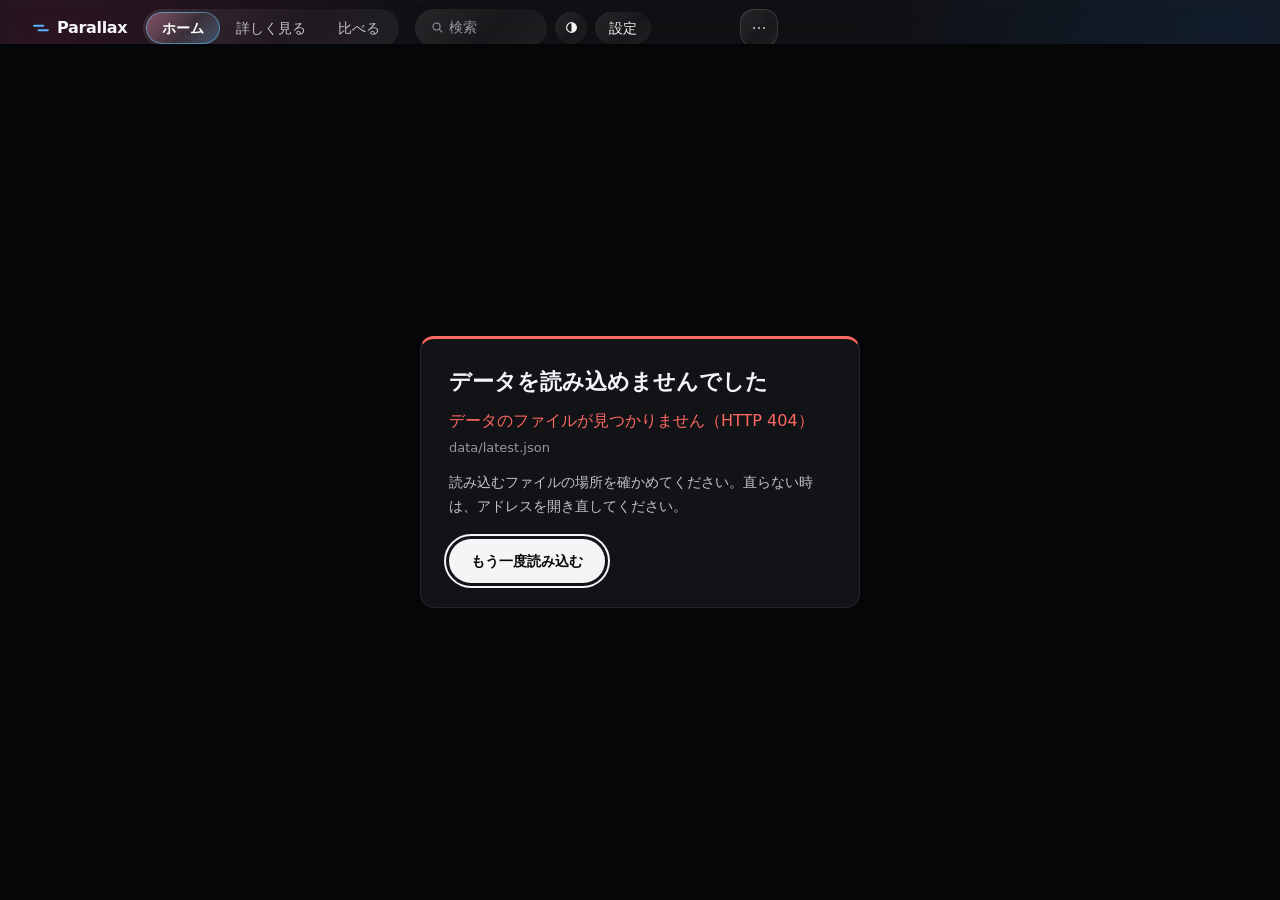
==== commit c690d596: "v86: the board borrows the reel's number patterns: rows that are not now stand back, counts are chip" ====
--- a/index.html
+++ b/index.html
@@ -21,7 +21,7 @@
 <script src="js/theme_boot.js"></script>
 <link rel="preconnect" href="https://fonts.googleapis.com">
 <link rel="preconnect" href="https://fonts.gstatic.com" crossorigin>
-<link rel="stylesheet" href="https://fonts.googleapis.com/css2?family=Noto+Sans+JP:wght@400;500;700&amp;family=Inter:wght@500;600;700&amp;display=swap">
+<link rel="stylesheet" href="https://fonts.googleapis.com/css2?family=Noto+Sans+JP:wght@400;500;700&amp;family=Inter:wght@300;500;600;700&amp;display=swap">
 <link rel="stylesheet" href="css/app.css">
 <script type="module" src="js/app.js"></script>
 </head>
--- a/css/app.css
+++ b/css/app.css
@@ -6347,7 +6347,10 @@
 :root:not(#u1):not(#u2):not(#u3):not(#u4):not(#u5):not(#u6):not(#u7):not(#u8):not(#u9):not(#ua):not(#ub):not(#uc)[data-home="home"]:is([data-sect="home"], :not([data-sect])):has(#app:not([data-ui="simple"])) #board .hl-bar i[data-side="jp"] { background: var(--sd-jp); }
 :root:not(#u1):not(#u2):not(#u3):not(#u4):not(#u5):not(#u6):not(#u7):not(#u8):not(#u9):not(#ua):not(#ub):not(#uc)[data-home="home"]:is([data-sect="home"], :not([data-sect])):has(#app:not([data-ui="simple"])) #board .hl-bar i[data-side="intl"] { background: var(--sd-intl); }
 :root:not(#u1):not(#u2):not(#u3):not(#u4):not(#u5):not(#u6):not(#u7):not(#u8):not(#u9):not(#ua):not(#ub):not(#uc)[data-home="home"]:is([data-sect="home"], :not([data-sect])):has(#app:not([data-ui="simple"])) #board .hl-bar i[data-side="gov"] { background: var(--sd-gov); }
-:root:not(#u1):not(#u2):not(#u3):not(#u4):not(#u5):not(#u6):not(#u7):not(#u8):not(#u9):not(#ua):not(#ub):not(#uc)[data-home="home"]:is([data-sect="home"], :not([data-sect])):has(#app:not([data-ui="simple"])) #board .hr-card .hr-read { grid-area: sds; margin-top: 16px; padding-top: 14px; border-top: 1px solid var(--ui-hair); }
+:root:not(#u1):not(#u2):not(#u3):not(#u4):not(#u5):not(#u6):not(#u7):not(#u8):not(#u9):not(#ua):not(#ub):not(#uc)[data-home="home"]:is([data-sect="home"], :not([data-sect])):has(#app:not([data-ui="simple"])) #board .hr-card .hr-read { margin-top: 16px; padding-top: 14px; border-top: 1px solid var(--ui-hair); }
+@media (min-width: 1101px) {
+  :root:not(#u1):not(#u2):not(#u3):not(#u4):not(#u5):not(#u6):not(#u7):not(#u8):not(#u9):not(#ua):not(#ub):not(#uc)[data-home="home"]:is([data-sect="home"], :not([data-sect])):has(#app:not([data-ui="simple"])) #board .hr-card .hr-read { grid-area: sds; }
+}
 :root:not(#u1):not(#u2):not(#u3):not(#u4):not(#u5):not(#u6):not(#u7):not(#u8):not(#u9):not(#ua):not(#ub):not(#uc)[data-home="home"]:is([data-sect="home"], :not([data-sect])):has(#app:not([data-ui="simple"])) #board .hr-card .hr-t { margin-bottom: 4px; }
 /* what each outlet writes: outlet, then its centre, its words, what it leaves out; the one that differs most last */
 :root:not(#u1):not(#u2):not(#u3):not(#u4):not(#u5):not(#u6):not(#u7):not(#u8):not(#u9):not(#ua):not(#ub):not(#uc)[data-home="home"]:is([data-sect="home"], :not([data-sect])):has(#app:not([data-ui="simple"])) #board .hr-read ul { list-style: none; margin: 0; padding: 0; display: grid; gap: 10px; }
@@ -6403,4 +6406,108 @@
 :root:not(#u1):not(#u2):not(#u3):not(#u4):not(#u5):not(#u6):not(#u7):not(#u8):not(#u9):not(#ua):not(#ub):not(#uc):not(#ud) .ailine .al-go { background: var(--ui-press); box-shadow: inset 0 0 0 1px var(--ui-face-edge); }
 :root:not(#u1):not(#u2):not(#u3):not(#u4):not(#u5):not(#u6):not(#u7):not(#u8):not(#u9):not(#ua):not(#ub):not(#uc):not(#ud) .mail-pre { background: var(--gx-fill-2); box-shadow: inset 0 0 0 1px var(--ui-face-edge); }
 /* ==== v78:end ==== */
+/* ==== v81 ==== every outlet row of the card opens its own article */
+:root:not(#u1):not(#u2):not(#u3):not(#u4):not(#u5):not(#u6):not(#u7):not(#u8):not(#u9):not(#ua):not(#ub):not(#uc):not(#ud) .hr-ol { display: inline-flex; flex-direction: column; gap: 2px; align-items: flex-start; min-height: 32px; color: inherit; text-decoration: none; }
+:root:not(#u1):not(#u2):not(#u3):not(#u4):not(#u5):not(#u6):not(#u7):not(#u8):not(#u9):not(#ua):not(#ub):not(#uc):not(#ud) .hr-ol:hover b { text-decoration: underline; }
+:root:not(#u1):not(#u2):not(#u3):not(#u4):not(#u5):not(#u6):not(#u7):not(#u8):not(#u9):not(#ua):not(#ub):not(#uc):not(#ud) .hr-ol:focus-visible { outline: 2px solid var(--ink-2); outline-offset: 2px; border-radius: 4px; }
+:root:not(#u1):not(#u2):not(#u3):not(#u4):not(#u5):not(#u6):not(#u7):not(#u8):not(#u9):not(#ua):not(#ub):not(#uc):not(#ud) .hr-ot { font-size: var(--fs-1); font-weight: 400; color: var(--ink-3); }
+/* ==== v81:end ==== */
+/* ==== v82 (2026-11-18): the phone's layout fixes ==== */
+/* the card's body is one column of the card's width: the read (what each outlet writes) had grid-area: sds, a name no grid of the body defines, and
+ * a browser that makes a column for an unknown area name put the outlets in a second column, the half of the card (a phone). The area is the wide window's only. */
+:root:not(#u1):not(#u2):not(#u3):not(#u4):not(#u5):not(#u6):not(#u7):not(#u8):not(#u9):not(#ua):not(#ub):not(#uc)[data-home="home"]:is([data-sect="home"], :not([data-sect])):has(#app:not([data-ui="simple"])) #board .hr-body { grid-template-columns: minmax(0, 1fr); }
+:root:not(#u1):not(#u2):not(#u3):not(#u4):not(#u5):not(#u6):not(#u7):not(#u8):not(#u9):not(#ua):not(#ub):not(#uc)[data-home="home"]:is([data-sect="home"], :not([data-sect])):has(#app:not([data-ui="simple"])) #board .hr-read, :root:not(#u1):not(#u2):not(#u3):not(#u4):not(#u5):not(#u6):not(#u7):not(#u8):not(#u9):not(#ua):not(#ub):not(#uc)[data-home="home"]:is([data-sect="home"], :not([data-sect])):has(#app:not([data-ui="simple"])) #board .hr-read ul { min-width: 0; }
+@media (max-width: 1100px) {
+  :root:not(#u1):not(#u2):not(#u3):not(#u4):not(#u5):not(#u6):not(#u7):not(#u8):not(#u9):not(#ua):not(#ub):not(#uc)[data-home="home"]:is([data-sect="home"], :not([data-sect])):has(#app:not([data-ui="simple"])) #board .hr-card .hr-read { grid-area: auto; grid-column: 1 / -1; margin-top: 4px; }
+  :root:not(#u1):not(#u2):not(#u3):not(#u4):not(#u5):not(#u6):not(#u7):not(#u8):not(#u9):not(#ua):not(#ub):not(#uc)[data-home="home"]:is([data-sect="home"], :not([data-sect])):has(#app:not([data-ui="simple"])) #board .hr-ro { flex-wrap: wrap; row-gap: 2px; }
+  :root:not(#u1):not(#u2):not(#u3):not(#u4):not(#u5):not(#u6):not(#u7):not(#u8):not(#u9):not(#ua):not(#ub):not(#uc)[data-home="home"]:is([data-sect="home"], :not([data-sect])):has(#app:not([data-ui="simple"])) #board .hr-ro .hr-ol { flex-direction: row; flex-wrap: wrap; align-items: baseline; gap: 2px 8px; min-height: 0; }
+  :root:not(#u1):not(#u2):not(#u3):not(#u4):not(#u5):not(#u6):not(#u7):not(#u8):not(#u9):not(#ua):not(#ub):not(#uc)[data-home="home"]:is([data-sect="home"], :not([data-sect])):has(#app:not([data-ui="simple"])) #board .hr-nb { flex: 1 1 100%; }
+}
+/* the map on a phone: the news of the place lies under the map in the page, its height is its content's (it was the window's height less the bar, so the
+ * list ran out of its glass and over what is under it), and a tile without a photo has no empty black picture */
+@media (max-width: 1100px) {
+  :root[data-sect="map"] #p-mapnews { height: auto; min-height: 0; overflow: visible; }
+  :root[data-sect="map"] #p-map .mapbox { height: min(46dvh, 400px); }
+  /* one scroll on a phone: the page. The list of tiles was a second scroller of its own (70vh) inside it, and a finger that began on it stayed in it */
+  :root[data-sect="map"] .mn-tiles { max-height: none; overflow: visible; }
+}
+.nt-ph img { background: none; }
+.nt-ph:not(.ok) { height: 0; overflow: hidden; }
+/* the sheets that open from a card (the news in focus opened whole, the table of what each outlet writes): the same round glass as the other screens, no grey fill, no
+ * square plate, no hatching. The head of the news is one pane of glass (round, its edge is the glass's own); the line of the AI's brief is a round line with its colour at the side;
+ * the label of a row of the table is a face, not a grey box; an outlet that does not carry it is an outline, not a hatched fill */
+:root:not(#u1):not(#u2):not(#u3):not(#u4):not(#u5):not(#u6):not(#u7):not(#u8):not(#u9):not(#ua):not(#ub):not(#uc):not(#ud):not(#ue) .en-top { border: 0; border-radius: 24px; }
+:root:not(#u1):not(#u2):not(#u3):not(#u4):not(#u5):not(#u6):not(#u7):not(#u8):not(#u9):not(#ua):not(#ub):not(#uc):not(#ud):not(#ue) .en-ai { border: 0; border-radius: 14px; box-shadow: inset 3px 0 0 var(--ai); background: color-mix(in srgb, var(--ai) 8%, transparent); }
+:root:not(#u1):not(#u2):not(#u3):not(#u4):not(#u5):not(#u6):not(#u7):not(#u8):not(#u9):not(#ua):not(#ub):not(#uc):not(#ud):not(#ue) .cov { background: var(--gx-fill-2); box-shadow: none; border-radius: 18px; -webkit-backdrop-filter: var(--gx-blur); backdrop-filter: var(--gx-blur); }
+:root:not(#u1):not(#u2):not(#u3):not(#u4):not(#u5):not(#u6):not(#u7):not(#u8):not(#u9):not(#ua):not(#ub):not(#uc):not(#ud):not(#ue) .cv-t :is(thead th.cv-c, tbody th) { background: var(--gx-fill-2); box-shadow: inset 0 0 0 1px var(--gx-edge); border-radius: 12px; }
+:root:not(#u1):not(#u2):not(#u3):not(#u4):not(#u5):not(#u6):not(#u7):not(#u8):not(#u9):not(#ua):not(#ub):not(#uc):not(#ud):not(#ue) .cv-wrap .cv-t td.off { background: none; box-shadow: inset 0 0 0 1px var(--ui-hair); }
+:root:not(#u1):not(#u2):not(#u3):not(#u4):not(#u5):not(#u6):not(#u7):not(#u8):not(#u9):not(#ua):not(#ub):not(#uc):not(#ud):not(#ue) .cv-lg .on::before { background: linear-gradient(135deg, color-mix(in srgb, var(--sd-jp) 46%, transparent), color-mix(in srgb, var(--sd-intl) 46%, transparent)); box-shadow: none; }
+:root:not(#u1):not(#u2):not(#u3):not(#u4):not(#u5):not(#u6):not(#u7):not(#u8):not(#u9):not(#ua):not(#ub):not(#uc):not(#ud):not(#ue) .cv-t thead th.cv-c:not(:has(b, .cv-om)) { background: none; box-shadow: none; }
+:root:not(#u1):not(#u2):not(#u3):not(#u4):not(#u5):not(#u6):not(#u7):not(#u8):not(#u9):not(#ua):not(#ub):not(#uc):not(#ud):not(#ue) .cv-lg .off::before { background: none; box-shadow: inset 0 0 0 1px var(--ink-3); }
+:root:not(#u1):not(#u2):not(#u3):not(#u4):not(#u5):not(#u6):not(#u7):not(#u8):not(#u9):not(#ua):not(#ub):not(#uc):not(#ud):not(#ue) :is(.tl-b.col, .en-os, .en-osg, .en-fg, .cb-absent, .en-card) { border-radius: 18px; }
+:root:not(#u1):not(#u2):not(#u3):not(#u4):not(#u5):not(#u6):not(#u7):not(#u8):not(#u9):not(#ua):not(#ub):not(#uc):not(#ud):not(#ue) .tl > li.gap { background: none; box-shadow: none; }
+:root:not(#u1):not(#u2):not(#u3):not(#u4):not(#u5):not(#u6):not(#u7):not(#u8):not(#u9):not(#ua):not(#ub):not(#uc):not(#ud):not(#ue) #sects-more { border-radius: 14px; }
+/* ==== v82:end ==== */
+/* v83: the bias index of the lead news is a button (opens the parts of it on the detailed screen) */
+:root #board button.hr-bias { appearance: none; background: none; border: 0; padding: 4px 6px; margin: -4px -6px; border-radius: 8px; font: inherit; color: inherit; cursor: pointer; text-align: left; }
+:root #board button.hr-bias:hover { background: color-mix(in srgb, var(--ink, #111) 7%, transparent); }
+:root #board button.hr-bias:focus-visible { outline: 2px solid var(--ink, #111); outline-offset: 2px; }
+
+/* v83: the glass panels of the detailed screen cut what is inside them at their own edge (a scrolled layer must not show in the gap below) */
+:root #board #p-case, :root #board .under > .pane { overflow: hidden; border-radius: var(--r-l); contain: paint; }
+/* v84: the source/hours/field columns (.c1) belong to the home screen; on the wide detailed screen they were laid out in a second grid row of height 0, below the fold,
+   so the board scrolled up and down over a hidden window of charts. They are not drawn there, and the board itself (its 24px of row gap and padding left over) does not scroll. */
+@media (min-width: 1101px) {
+  :root[data-screen="board"][data-home="board"]:not(#z1):not(#z2):not(#z3):not(#z4):not(#z5):not(#z6):not(#z7):not(#z8) .board:not([data-floor="map"]):not([data-wall="1"]) > .c1 { display: none !important; }
+  :root[data-screen="board"][data-home="board"]:not(#z1):not(#z2):not(#z3):not(#z4):not(#z5):not(#z6):not(#z7):not(#z8) .board:not([data-floor="map"]):not([data-wall="1"]) { overflow-y: hidden !important; }
+}
 /* ==== v70:end ==== */
+/* ==== v85: a scene that is a fixed height (the compare screen's picks) keeps its genre row whole; at 1280x720 the row was squeezed to 8px ==== */
+:root:not(#_s) .en-scene > .genres { flex: none; }
+/* ==== v85:end ==== */
+
+/* ==== v86 (2026-11-22): what a good screen of numbers does, taken from the Cantina Creative reel as a pattern only (no colour, shape or name of the film): one weight and one
+ * tint says what a row is; the row that is now is the one at full strength and the others stand back; a count is a chip; a share is cut into cells and its two ends are
+ * thin, large numbers; the fields' table has three levels of strength; a faint cross lattice is the ground; rows come in one after another and the ground last.
+ * Every figure here is the data that was already on the screen. ==== */
+@keyframes cn-in { from { opacity: 0; transform: translateY(3px); } to { opacity: 1; transform: none; } }
+@keyframes cn-tex { from { opacity: 0; } }
+/* 1. the rows that are not the current one stand back (the current one is at full strength) */
+:root:not(#k0):not(#k1):not(#k2):not(#k3):not(#k4):not(#k5):not(#k6):not(#k7):not(#k8):not(#k9):not(#ka):not(#kb):not(#kc):not(#kd):not(#ke):not(#kf) #board .hl-r:not([aria-current="true"]) .rt { color: color-mix(in srgb, var(--ink) 74%, transparent); font-weight: 500; }
+:root:not(#k0):not(#k1):not(#k2):not(#k3):not(#k4):not(#k5):not(#k6):not(#k7):not(#k8):not(#k9):not(#ka):not(#kb):not(#kc):not(#kd):not(#ke):not(#kf) #board .hl-r:not([aria-current="true"]) .rm { opacity: .62; }
+:root:not(#k0):not(#k1):not(#k2):not(#k3):not(#k4):not(#k5):not(#k6):not(#k7):not(#k8):not(#k9):not(#ka):not(#kb):not(#kc):not(#kd):not(#ke):not(#kf) #board .hl-r:not([aria-current="true"]):is(:hover, :focus-within) .rt { color: var(--ink); }
+:root:not(#k0):not(#k1):not(#k2):not(#k3):not(#k4):not(#k5):not(#k6):not(#k7):not(#k8):not(#k9):not(#ka):not(#kb):not(#kc):not(#kd):not(#ke):not(#kf) #board .hl-r:not([aria-current="true"]):is(:hover, :focus-within) .rm { opacity: 1; }
+/* 2. the count of outlets is a chip: a thin frame and a dim number on a row at rest, a solid chip with the dark number on the current row */
+:root:not(#k0):not(#k1):not(#k2):not(#k3):not(#k4):not(#k5):not(#k6):not(#k7):not(#k8):not(#k9):not(#ka):not(#kb):not(#kc):not(#kd):not(#ke):not(#kf) #board .hl-b .rm .num { padding: 0 6px; border-radius: 4px; font: 600 11px/1.45 var(--f-num); letter-spacing: .02em; color: color-mix(in srgb, var(--ink) 72%, transparent); box-shadow: inset 0 0 0 1px color-mix(in srgb, var(--ink) 30%, transparent); }
+:root:not(#k0):not(#k1):not(#k2):not(#k3):not(#k4):not(#k5):not(#k6):not(#k7):not(#k8):not(#k9):not(#ka):not(#kb):not(#kc):not(#kd):not(#ke):not(#kf) #board .hl-r[aria-current="true"] .rm .num { background: var(--ink); color: #0b0b0e; box-shadow: none; }
+:root[data-theme="light"]:not(#k0) #board .hl-r[aria-current="true"] .rm .num { color: #fff; }
+/* 3. a share is cut into 40 cells; its two ends are thin, large numbers (the % is the small one) */
+:root:not(#k0):not(#k1):not(#k2):not(#k3):not(#k4):not(#k5):not(#k6):not(#k7):not(#k8):not(#k9):not(#ka):not(#kb):not(#kc):not(#kd):not(#ke):not(#kf) #board :is(.hr-sb, .fr-tb) { gap: 0; height: 12px; border-radius: 0; background: none; -webkit-mask: repeating-linear-gradient(90deg, #000 0 calc(2.5% - 2px), transparent 0 2.5%); mask: repeating-linear-gradient(90deg, #000 0 calc(2.5% - 2px), transparent 0 2.5%); }
+:root:not(#k0):not(#k1):not(#k2):not(#k3):not(#k4):not(#k5):not(#k6):not(#k7):not(#k8):not(#k9):not(#ka):not(#kb):not(#kc):not(#kd):not(#ke):not(#kf) #board :is(.hr-sb, .fr-tb) i { border-radius: 0; }
+:root:not(#k0):not(#k1):not(#k2):not(#k3):not(#k4):not(#k5):not(#k6):not(#k7):not(#k8):not(#k9):not(#ka):not(#kb):not(#kc):not(#kd):not(#ke):not(#kf) #board .hr-sl { display: flex; align-items: baseline; justify-content: space-between; gap: 12px; }
+:root:not(#k0):not(#k1):not(#k2):not(#k3):not(#k4):not(#k5):not(#k6):not(#k7):not(#k8):not(#k9):not(#ka):not(#kb):not(#kc):not(#kd):not(#ke):not(#kf) #board .hr-sl .k { order: 2; margin: 0; font-size: 12px; font-weight: 500; letter-spacing: .04em; color: var(--ink-3); }
+:root:not(#k0):not(#k1):not(#k2):not(#k3):not(#k4):not(#k5):not(#k6):not(#k7):not(#k8):not(#k9):not(#ka):not(#kb):not(#kc):not(#kd):not(#ke):not(#kf) #board .hr-pc { display: inline-flex; align-items: baseline; gap: 0; --sd: var(--sd-jp); color: var(--ink-3); }
+:root:not(#k0):not(#k1):not(#k2):not(#k3):not(#k4):not(#k5):not(#k6):not(#k7):not(#k8):not(#k9):not(#ka):not(#kb):not(#kc):not(#kd):not(#ke):not(#kf) #board .hr-pc[data-side="jp"] { order: 1; --sd: var(--sd-jp); }
+:root:not(#k0):not(#k1):not(#k2):not(#k3):not(#k4):not(#k5):not(#k6):not(#k7):not(#k8):not(#k9):not(#ka):not(#kb):not(#kc):not(#kd):not(#ke):not(#kf) #board .hr-pc[data-side="gov"] { order: 3; --sd: var(--sd-gov); }
+:root:not(#k0):not(#k1):not(#k2):not(#k3):not(#k4):not(#k5):not(#k6):not(#k7):not(#k8):not(#k9):not(#ka):not(#kb):not(#kc):not(#kd):not(#ke):not(#kf) #board .hr-pc[data-side="intl"] { order: 4; --sd: var(--sd-intl); }
+:root:not(#k0):not(#k1):not(#k2):not(#k3):not(#k4):not(#k5):not(#k6):not(#k7):not(#k8):not(#k9):not(#ka):not(#kb):not(#kc):not(#kd):not(#ke):not(#kf) #board .hr-pc .k2 { margin-right: 8px; font-size: 12px; font-weight: 500; }
+:root:not(#k0):not(#k1):not(#k2):not(#k3):not(#k4):not(#k5):not(#k6):not(#k7):not(#k8):not(#k9):not(#ka):not(#kb):not(#kc):not(#kd):not(#ke):not(#kf) #board .hr-pc b { font: 300 28px/1 var(--f-num); letter-spacing: -.02em; color: var(--sd); }
+:root:not(#k0):not(#k1):not(#k2):not(#k3):not(#k4):not(#k5):not(#k6):not(#k7):not(#k8):not(#k9):not(#ka):not(#kb):not(#kc):not(#kd):not(#ke):not(#kf) #board .hr-pc u { margin-left: 2px; font: 600 13px/1 var(--f-num); text-decoration: none; color: var(--sd); }
+:root:not(#k0):not(#k1):not(#k2):not(#k3):not(#k4):not(#k5):not(#k6):not(#k7):not(#k8):not(#k9):not(#ka):not(#kb):not(#kc):not(#kd):not(#ke):not(#kf) #board .fr-tl b { font-weight: 300; font-size: 28px; letter-spacing: -.02em; }
+:root:not(#k0):not(#k1):not(#k2):not(#k3):not(#k4):not(#k5):not(#k6):not(#k7):not(#k8):not(#k9):not(#ka):not(#kb):not(#kc):not(#kd):not(#ke):not(#kf) #board .fr-tl b::after { content: none; }
+/* 4. the counts of the fields' table have three strengths: bold at full for the larger side, mid when the other side is at least 40% of it, dim below that */
+:root:not(#k0):not(#k1):not(#k2):not(#k3):not(#k4):not(#k5):not(#k6):not(#k7):not(#k8):not(#k9):not(#ka):not(#kb):not(#kc):not(#kd):not(#ke):not(#kf) #board .fr-gn { font-weight: 400; color: color-mix(in srgb, var(--ink) 46%, transparent); }
+:root:not(#k0):not(#k1):not(#k2):not(#k3):not(#k4):not(#k5):not(#k6):not(#k7):not(#k8):not(#k9):not(#ka):not(#kb):not(#kc):not(#kd):not(#ke):not(#kf) #board .fr-gn.mid { font-weight: 500; color: color-mix(in srgb, var(--ink) 78%, transparent); }
+:root:not(#k0):not(#k1):not(#k2):not(#k3):not(#k4):not(#k5):not(#k6):not(#k7):not(#k8):not(#k9):not(#ka):not(#kb):not(#kc):not(#kd):not(#ke):not(#kf) #board .fr-gn.hi { font-weight: 700; color: var(--ink-hi, var(--ink)); }
+/* 5. a faint cross lattice is the ground of the news in focus; it is the last layer to come in */
+:root:not(#k0):not(#k1):not(#k2):not(#k3):not(#k4):not(#k5):not(#k6):not(#k7):not(#k8):not(#k9):not(#ka):not(#kb):not(#kc):not(#kd):not(#ke):not(#kf) #board .hr-card::before { content: ""; position: absolute; inset: 0; z-index: 0; pointer-events: none; border-radius: inherit; opacity: .16; background: url("data:image/svg+xml,%3Csvg xmlns='http://www.w3.org/2000/svg' width='36' height='36'%3E%3Cpath d='M18 14.5v7M14.5 18h7' stroke='white' stroke-width='1' fill='none'/%3E%3C/svg%3E") 0 0 / 36px 36px; -webkit-mask: linear-gradient(180deg, #000, transparent 85%); mask: linear-gradient(180deg, #000, transparent 85%); animation: cn-tex .45s linear .5s both; }
+:root[data-theme="light"]:not(#k0) #board .hr-card::before { background-image: url("data:image/svg+xml,%3Csvg xmlns='http://www.w3.org/2000/svg' width='36' height='36'%3E%3Cpath d='M18 14.5v7M14.5 18h7' stroke='black' stroke-width='1' fill='none'/%3E%3C/svg%3E"); opacity: .12; }
+:root:not(#k0):not(#k1):not(#k2):not(#k3):not(#k4):not(#k5):not(#k6):not(#k7):not(#k8):not(#k9):not(#ka):not(#kb):not(#kc):not(#kd):not(#ke):not(#kf) #board .hr-card > * { position: relative; z-index: 1; }
+/* 6. rows come in one after another, 1.5 frames (62 ms) apart, nine frames at most; a value is not slid in, it is there */
+:root:not(#k0):not(#k1):not(#k2):not(#k3):not(#k4):not(#k5):not(#k6):not(#k7):not(#k8):not(#k9):not(#ka):not(#kb):not(#kc):not(#kd):not(#ke):not(#kf) #board .hr-card :is(.hr-fc, .hr-rd) { animation: cn-in .14s var(--ease) both; }
+:root:not(#k0):not(#k1):not(#k2):not(#k3):not(#k4):not(#k5):not(#k6):not(#k7):not(#k8):not(#k9):not(#ka):not(#kb):not(#kc):not(#kd):not(#ke):not(#kf) #board .hr-card .hr-fc:nth-child(2), :root:not(#k0):not(#k1):not(#k2):not(#k3):not(#k4):not(#k5):not(#k6):not(#k7):not(#k8):not(#k9):not(#ka):not(#kb):not(#kc):not(#kd):not(#ke):not(#kf) #board .hr-card .hr-rd:nth-child(2) { animation-delay: 62ms; }
+:root:not(#k0):not(#k1):not(#k2):not(#k3):not(#k4):not(#k5):not(#k6):not(#k7):not(#k8):not(#k9):not(#ka):not(#kb):not(#kc):not(#kd):not(#ke):not(#kf) #board .hr-card .hr-fc:nth-child(3), :root:not(#k0):not(#k1):not(#k2):not(#k3):not(#k4):not(#k5):not(#k6):not(#k7):not(#k8):not(#k9):not(#ka):not(#kb):not(#kc):not(#kd):not(#ke):not(#kf) #board .hr-card .hr-rd:nth-child(3) { animation-delay: 125ms; }
+:root:not(#k0):not(#k1):not(#k2):not(#k3):not(#k4):not(#k5):not(#k6):not(#k7):not(#k8):not(#k9):not(#ka):not(#kb):not(#kc):not(#kd):not(#ke):not(#kf) #board .hr-card .hr-fc:nth-child(4), :root:not(#k0):not(#k1):not(#k2):not(#k3):not(#k4):not(#k5):not(#k6):not(#k7):not(#k8):not(#k9):not(#ka):not(#kb):not(#kc):not(#kd):not(#ke):not(#kf) #board .hr-card .hr-rd:nth-child(4) { animation-delay: 187ms; }
+:root:not(#k0):not(#k1):not(#k2):not(#k3):not(#k4):not(#k5):not(#k6):not(#k7):not(#k8):not(#k9):not(#ka):not(#kb):not(#kc):not(#kd):not(#ke):not(#kf) #board .hr-card .hr-fc:nth-child(5), :root:not(#k0):not(#k1):not(#k2):not(#k3):not(#k4):not(#k5):not(#k6):not(#k7):not(#k8):not(#k9):not(#ka):not(#kb):not(#kc):not(#kd):not(#ke):not(#kf) #board .hr-card .hr-rd:nth-child(5) { animation-delay: 250ms; }
+:root:not(#k0):not(#k1):not(#k2):not(#k3):not(#k4):not(#k5):not(#k6):not(#k7):not(#k8):not(#k9):not(#ka):not(#kb):not(#kc):not(#kd):not(#ke):not(#kf) #board .hr-card .hr-rd:nth-child(n+6) { animation-delay: 312ms; }
+/* ==== v86:end ==== */
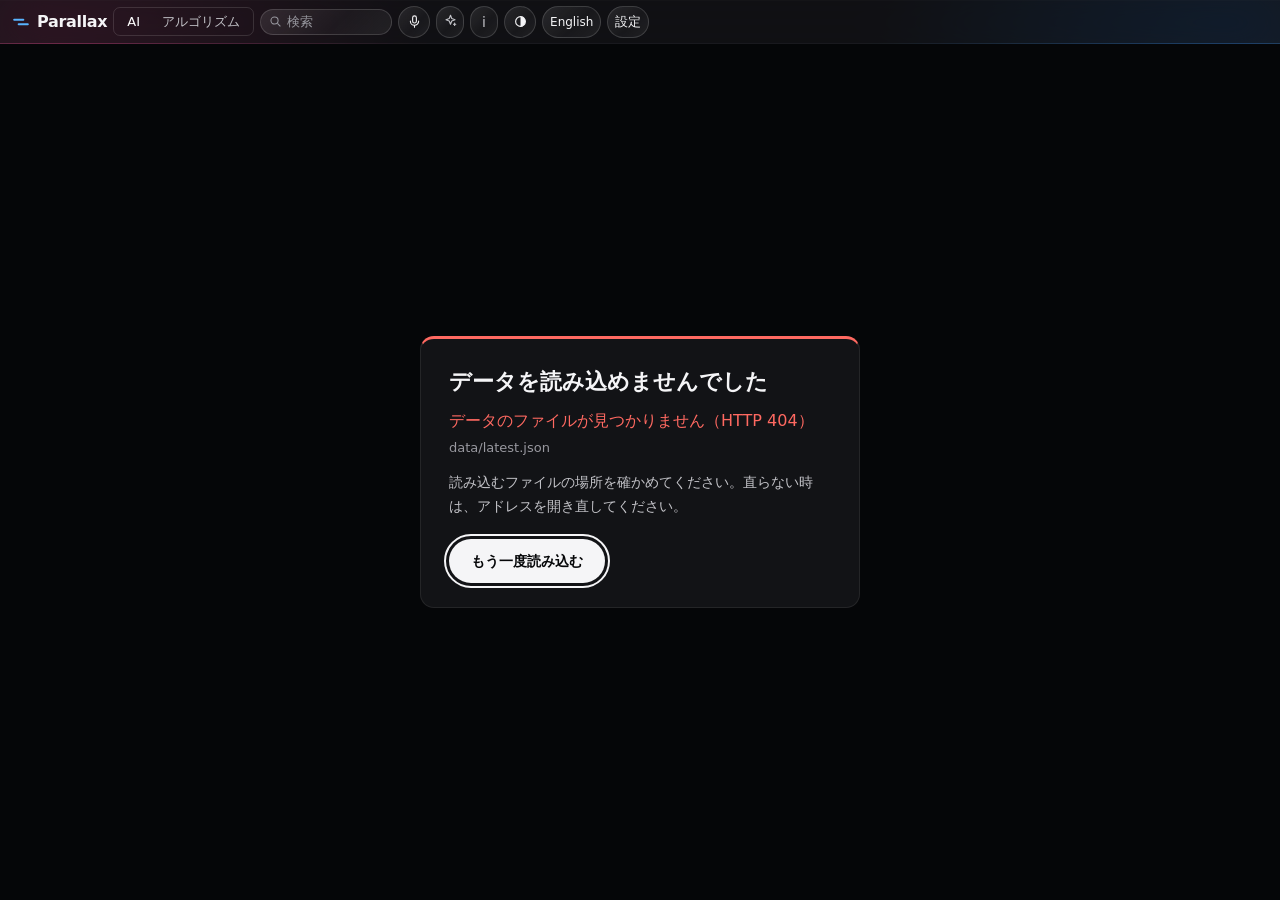
==== commit eec9ba71: "v90: Parallax as one site with three ways of looking (news comparison, place, market); the entrance," ====
--- a/index.html
+++ b/index.html
@@ -29,7 +29,7 @@
 <div class="app" id="app">
 
   <header class="tb" id="tb">
-    <div class="tb-app" id="app-home" role="link" tabindex="0" aria-label="ホームへ" title="ホームへ">
+    <div class="tb-app" id="app-home" role="link" tabindex="0" aria-label="入口へ" title="入口へ">
       <svg class="mark" viewBox="0 0 20 20" aria-hidden="true"><path d="M2.5 7.5h10M7.5 12.5h10"/></svg>
       <span class="app-name">Parallax</span>
     </div>
--- a/css/app.css
+++ b/css/app.css
@@ -6482,8 +6482,8 @@
 :root:not(#k0):not(#k1):not(#k2):not(#k3):not(#k4):not(#k5):not(#k6):not(#k7):not(#k8):not(#k9):not(#ka):not(#kb):not(#kc):not(#kd):not(#ke):not(#kf) #board .hl-r[aria-current="true"] .rm .num { background: var(--ink); color: #0b0b0e; box-shadow: none; }
 :root[data-theme="light"]:not(#k0) #board .hl-r[aria-current="true"] .rm .num { color: #fff; }
 /* 3. a share is cut into 40 cells; its two ends are thin, large numbers (the % is the small one) */
-:root:not(#k0):not(#k1):not(#k2):not(#k3):not(#k4):not(#k5):not(#k6):not(#k7):not(#k8):not(#k9):not(#ka):not(#kb):not(#kc):not(#kd):not(#ke):not(#kf) #board :is(.hr-sb, .fr-tb) { gap: 0; height: 12px; border-radius: 0; background: none; -webkit-mask: repeating-linear-gradient(90deg, #000 0 calc(2.5% - 2px), transparent 0 2.5%); mask: repeating-linear-gradient(90deg, #000 0 calc(2.5% - 2px), transparent 0 2.5%); }
-:root:not(#k0):not(#k1):not(#k2):not(#k3):not(#k4):not(#k5):not(#k6):not(#k7):not(#k8):not(#k9):not(#ka):not(#kb):not(#kc):not(#kd):not(#ke):not(#kf) #board :is(.hr-sb, .fr-tb) i { border-radius: 0; }
+:root:not(#k0):not(#k1):not(#k2):not(#k3):not(#k4):not(#k5):not(#k6):not(#k7):not(#k8):not(#k9):not(#ka):not(#kb):not(#kc):not(#kd):not(#ke):not(#kf) #board :is(.hr-sb, .fr-tb) { gap: 0; height: 12px; border-radius: 999px; background: none; -webkit-mask: repeating-linear-gradient(90deg, #000 0 calc(2.5% - 2px), transparent 0 2.5%); mask: repeating-linear-gradient(90deg, #000 0 calc(2.5% - 2px), transparent 0 2.5%); }
+:root:not(#k0):not(#k1):not(#k2):not(#k3):not(#k4):not(#k5):not(#k6):not(#k7):not(#k8):not(#k9):not(#ka):not(#kb):not(#kc):not(#kd):not(#ke):not(#kf) #board :is(.hr-sb, .fr-tb) i { border-radius: 0; background: linear-gradient(180deg, rgba(255, 255, 255, .26), rgba(255, 255, 255, 0) 62%), var(--sd); }
 :root:not(#k0):not(#k1):not(#k2):not(#k3):not(#k4):not(#k5):not(#k6):not(#k7):not(#k8):not(#k9):not(#ka):not(#kb):not(#kc):not(#kd):not(#ke):not(#kf) #board .hr-sl { display: flex; align-items: baseline; justify-content: space-between; gap: 12px; }
 :root:not(#k0):not(#k1):not(#k2):not(#k3):not(#k4):not(#k5):not(#k6):not(#k7):not(#k8):not(#k9):not(#ka):not(#kb):not(#kc):not(#kd):not(#ke):not(#kf) #board .hr-sl .k { order: 2; margin: 0; font-size: 12px; font-weight: 500; letter-spacing: .04em; color: var(--ink-3); }
 :root:not(#k0):not(#k1):not(#k2):not(#k3):not(#k4):not(#k5):not(#k6):not(#k7):not(#k8):not(#k9):not(#ka):not(#kb):not(#kc):not(#kd):not(#ke):not(#kf) #board .hr-pc { display: inline-flex; align-items: baseline; gap: 0; --sd: var(--sd-jp); color: var(--ink-3); }
@@ -6500,9 +6500,10 @@
 :root:not(#k0):not(#k1):not(#k2):not(#k3):not(#k4):not(#k5):not(#k6):not(#k7):not(#k8):not(#k9):not(#ka):not(#kb):not(#kc):not(#kd):not(#ke):not(#kf) #board .fr-gn.mid { font-weight: 500; color: color-mix(in srgb, var(--ink) 78%, transparent); }
 :root:not(#k0):not(#k1):not(#k2):not(#k3):not(#k4):not(#k5):not(#k6):not(#k7):not(#k8):not(#k9):not(#ka):not(#kb):not(#kc):not(#kd):not(#ke):not(#kf) #board .fr-gn.hi { font-weight: 700; color: var(--ink-hi, var(--ink)); }
 /* 5. a faint cross lattice is the ground of the news in focus; it is the last layer to come in */
-:root:not(#k0):not(#k1):not(#k2):not(#k3):not(#k4):not(#k5):not(#k6):not(#k7):not(#k8):not(#k9):not(#ka):not(#kb):not(#kc):not(#kd):not(#ke):not(#kf) #board .hr-card::before { content: ""; position: absolute; inset: 0; z-index: 0; pointer-events: none; border-radius: inherit; opacity: .16; background: url("data:image/svg+xml,%3Csvg xmlns='http://www.w3.org/2000/svg' width='36' height='36'%3E%3Cpath d='M18 14.5v7M14.5 18h7' stroke='white' stroke-width='1' fill='none'/%3E%3C/svg%3E") 0 0 / 36px 36px; -webkit-mask: linear-gradient(180deg, #000, transparent 85%); mask: linear-gradient(180deg, #000, transparent 85%); animation: cn-tex .45s linear .5s both; }
+:root:not(#k0):not(#k1):not(#k2):not(#k3):not(#k4):not(#k5):not(#k6):not(#k7):not(#k8):not(#k9):not(#ka):not(#kb):not(#kc):not(#kd):not(#ke):not(#kf) #board .hr-card::before { content: ""; position: absolute; inset: 0; z-index: -1; pointer-events: none; border-radius: inherit; opacity: .16; background: url("data:image/svg+xml,%3Csvg xmlns='http://www.w3.org/2000/svg' width='36' height='36'%3E%3Cpath d='M18 14.5v7M14.5 18h7' stroke='white' stroke-width='1' fill='none'/%3E%3C/svg%3E") 0 0 / 36px 36px; -webkit-mask: linear-gradient(180deg, #000, transparent 85%); mask: linear-gradient(180deg, #000, transparent 85%); animation: cn-tex .45s linear .5s both; }
 :root[data-theme="light"]:not(#k0) #board .hr-card::before { background-image: url("data:image/svg+xml,%3Csvg xmlns='http://www.w3.org/2000/svg' width='36' height='36'%3E%3Cpath d='M18 14.5v7M14.5 18h7' stroke='black' stroke-width='1' fill='none'/%3E%3C/svg%3E"); opacity: .12; }
-:root:not(#k0):not(#k1):not(#k2):not(#k3):not(#k4):not(#k5):not(#k6):not(#k7):not(#k8):not(#k9):not(#ka):not(#kb):not(#kc):not(#kd):not(#ke):not(#kf) #board .hr-card > * { position: relative; z-index: 1; }
+/* the card is its own stacking context with a position, so the lattice (z-index -1) is under its content and over its glass; its children are left as they are */
+:root:not(#k0):not(#k1):not(#k2):not(#k3):not(#k4):not(#k5):not(#k6):not(#k7):not(#k8):not(#k9):not(#ka):not(#kb):not(#kc):not(#kd):not(#ke):not(#kf) #board .hr-card { position: relative; isolation: isolate; }
 /* 6. rows come in one after another, 1.5 frames (62 ms) apart, nine frames at most; a value is not slid in, it is there */
 :root:not(#k0):not(#k1):not(#k2):not(#k3):not(#k4):not(#k5):not(#k6):not(#k7):not(#k8):not(#k9):not(#ka):not(#kb):not(#kc):not(#kd):not(#ke):not(#kf) #board .hr-card :is(.hr-fc, .hr-rd) { animation: cn-in .14s var(--ease) both; }
 :root:not(#k0):not(#k1):not(#k2):not(#k3):not(#k4):not(#k5):not(#k6):not(#k7):not(#k8):not(#k9):not(#ka):not(#kb):not(#kc):not(#kd):not(#ke):not(#kf) #board .hr-card .hr-fc:nth-child(2), :root:not(#k0):not(#k1):not(#k2):not(#k3):not(#k4):not(#k5):not(#k6):not(#k7):not(#k8):not(#k9):not(#ka):not(#kb):not(#kc):not(#kd):not(#ke):not(#kf) #board .hr-card .hr-rd:nth-child(2) { animation-delay: 62ms; }
@@ -6511,3 +6512,272 @@
 :root:not(#k0):not(#k1):not(#k2):not(#k3):not(#k4):not(#k5):not(#k6):not(#k7):not(#k8):not(#k9):not(#ka):not(#kb):not(#kc):not(#kd):not(#ke):not(#kf) #board .hr-card .hr-fc:nth-child(5), :root:not(#k0):not(#k1):not(#k2):not(#k3):not(#k4):not(#k5):not(#k6):not(#k7):not(#k8):not(#k9):not(#ka):not(#kb):not(#kc):not(#kd):not(#ke):not(#kf) #board .hr-card .hr-rd:nth-child(5) { animation-delay: 250ms; }
 :root:not(#k0):not(#k1):not(#k2):not(#k3):not(#k4):not(#k5):not(#k6):not(#k7):not(#k8):not(#k9):not(#ka):not(#kb):not(#kc):not(#kd):not(#ke):not(#kf) #board .hr-card .hr-rd:nth-child(n+6) { animation-delay: 312ms; }
 /* ==== v86:end ==== */
+
+/* the v86 entrances and the lattice's fade are motion too: still when motion is calm */
+:root[data-calm] #board .hr-card :is(.hr-fc, .hr-rd), :root[data-calm] #board .hr-card::before { animation: none !important; }
+
+/* ==== v87 (2026-11-22): the same patterns, kept inside the glass. What the reel teaches is order, speed and focus, not a look: the panes, the blur, the colours and the
+ * layout stay as they were. Speeds are frames of the reel at 30 fps (1 frame = 33 ms): a window comes in place in 5 frames (167 ms), a screen changes in 7 (233 ms),
+ * the rows after the leader follow 1.5 frames apart (62 ms), a number reads out one step a frame. Nothing here runs when motion is calm (data-calm / reduced motion). ==== */
+/* the light theme's two answers to v86 never won: the v86 rules for the dark ground carry sixteen :not(#id) and out-weigh a light rule with one, so in light the current row's chip was dark ink on dark ink and the lattice was white on white. They are said again here with the same weight. */
+:root[data-theme="light"]:not(#k0):not(#k1):not(#k2):not(#k3):not(#k4):not(#k5):not(#k6):not(#k7):not(#k8):not(#k9):not(#ka):not(#kb):not(#kc):not(#kd):not(#ke):not(#kf) #board .hl-r[aria-current="true"] .rm .num { background: var(--ink); color: #fff; box-shadow: none; }
+:root[data-theme="light"]:not(#k0):not(#k1):not(#k2):not(#k3):not(#k4):not(#k5):not(#k6):not(#k7):not(#k8):not(#k9):not(#ka):not(#kb):not(#kc):not(#kd):not(#ke):not(#kf) #board .hr-card::before { background-image: url("data:image/svg+xml,%3Csvg xmlns='http://www.w3.org/2000/svg' width='36' height='36'%3E%3Cpath d='M18 14.5v7M14.5 18h7' stroke='black' stroke-width='1' fill='none'/%3E%3C/svg%3E"); opacity: .12; }
+/* on a phone the lattice runs through the words (36 px apart at 2x): it is almost gone there */
+@media (max-width: 640px) {
+  :root:not(#k0):not(#k1):not(#k2):not(#k3):not(#k4):not(#k5):not(#k6):not(#k7):not(#k8):not(#k9):not(#ka):not(#kb):not(#kc):not(#kd):not(#ke):not(#kf) #board .hr-card::before { opacity: .06; }
+  :root[data-theme="light"]:not(#k0):not(#k1):not(#k2):not(#k3):not(#k4):not(#k5):not(#k6):not(#k7):not(#k8):not(#k9):not(#ka):not(#kb):not(#kc):not(#kd):not(#ke):not(#kf) #board .hr-card::before { opacity: .05; }
+}
+@keyframes cn-open { from { opacity: 0; } }
+@media (prefers-reduced-motion: no-preference) {
+  /* a window (the search) comes where it will stay, no growing, in 5 frames, and the dim behind it comes with it; the sheet's own dim keeps its .26 s */
+  :root:not([data-calm]) .cmd-layer:not([hidden]) { animation: cn-open .167s linear 1 both; }
+  :root:not([data-calm])[data-vt]::view-transition-group(mo-scr) { animation-duration: .233s; }
+  :root:not([data-calm])[data-vt="fore"]::view-transition-old(mo-scr) { animation-duration: .233s; }
+  :root:not([data-calm])[data-vt="fore"]::view-transition-new(mo-scr) { animation-duration: .233s; }
+  :root:not([data-calm])[data-vt="back"]::view-transition-old(mo-scr) { animation-duration: .233s; }
+  :root:not([data-calm])[data-vt="back"]::view-transition-new(mo-scr) { animation-duration: .233s; }
+}
+/* ==== v87:end ==== */
+
+/* ==== v88 (2026-11-22): 比べた結論 (js/verdict.js). One quiet card: two counts and the bias index at the top, what both sides carry, where they split with how firm each split is, and the limits.
+ * No new colour: the three sides' marks, the ink steps and the glass the screen already has. One number per figure; the big one is thin. Nothing moves. ==== */
+.vd { display: grid; gap: 16px; padding: 18px 20px 16px; border-radius: var(--r-l, 14px); background: color-mix(in srgb, var(--pane, #1c1c1e) 62%, transparent); box-shadow: inset 0 0 0 1px color-mix(in srgb, var(--ink) 10%, transparent), inset 0 1px 0 rgba(255, 255, 255, .08); color: var(--ink); text-align: left; min-width: 0; }
+.vd::before { content: none; }
+.vd .vd-h { display: flex; align-items: baseline; justify-content: space-between; gap: 12px; margin: 0; font: 800 16px/1.3 var(--f-display); color: var(--ink-hi, var(--ink)); }
+.vd .vd-note { font: 400 12px/1.4 var(--f-text); color: var(--h-ink3, var(--ink-3)); }
+.vd .vd-lead { margin: 0; font: 500 15px/1.6 var(--f-text); color: var(--ink); }
+.vd .vd-top { display: grid; grid-template-columns: auto auto minmax(0, 1fr); align-items: stretch; gap: 8px 12px; }
+.vd .vd-t { display: grid; align-content: center; gap: 2px; min-width: 92px; padding: 10px 16px; border-radius: 12px; background: color-mix(in srgb, var(--ink) 6%, transparent); }
+.vd .vd-t b { font: 300 34px/1 var(--f-num); letter-spacing: -.02em; color: var(--ink-hi, var(--ink)); }
+.vd .vd-t span { font: 500 12px/1.3 var(--f-text); color: var(--ink-2); }
+.vd .vd-bias { display: grid; align-content: center; gap: 4px 12px; grid-template-columns: auto minmax(0, 1fr); padding: 10px 16px; border-radius: 12px; background: color-mix(in srgb, var(--ink) 6%, transparent); min-width: 0; }
+.vd .vd-bk { grid-column: 1 / -1; font: 500 12px/1.3 var(--f-text); color: var(--ink-2); }
+.vd .vd-bn { font: 300 34px/1 var(--f-num); letter-spacing: -.02em; color: var(--ink-hi, var(--ink)); }
+.vd .vd-bar { align-self: center; max-width: 480px; height: 6px; border-radius: 999px; background: color-mix(in srgb, var(--ink) 14%, transparent); position: relative; overflow: hidden; }
+.vd .vd-bar::after { content: ""; position: absolute; inset: 0 auto 0 0; width: var(--p); border-radius: inherit; background: var(--ink-2); }
+.vd .vd-bs { grid-column: 1 / -1; font: 400 12px/1.4 var(--f-text); color: var(--h-ink3, var(--ink-3)); }
+.vd .vd-bias.off .vd-bn { color: var(--h-ink3, var(--ink-3)); }
+.vd .vd-cols { display: grid; grid-template-columns: minmax(0, 1fr) minmax(0, 1.5fr); gap: 20px; }
+.vd .vd-c { display: grid; align-content: start; gap: 8px; min-width: 0; }
+.vd .vd-ch { margin: 0; font: 700 13px/1.4 var(--f-display); color: var(--ink-2); }
+.vd .vd-ul { display: grid; gap: 6px; margin: 0; padding: 0; list-style: none; }
+.vd .vd-a { display: flex; align-items: baseline; justify-content: space-between; gap: 10px; padding: 8px 12px; border-radius: 10px; background: color-mix(in srgb, var(--ink) 5%, transparent); }
+.vd .vd-an { font: 500 14px/1.45 var(--f-text); overflow-wrap: anywhere; min-width: 0; }
+.vd .vd-fr { white-space: nowrap; font: 400 12px/1 var(--f-num); color: var(--h-ink3, var(--ink-3)); }
+.vd .vd-fr b { font: 500 15px/1 var(--f-num); color: var(--ink); }
+.vd .vd-s { display: grid; gap: 6px; padding: 10px 12px; border-radius: 10px; background: color-mix(in srgb, var(--ink) 5%, transparent); }
+.vd .vd-sh { display: flex; align-items: baseline; justify-content: space-between; gap: 10px; }
+.vd .vd-sn { font: 600 14px/1.45 var(--f-text); overflow-wrap: anywhere; min-width: 0; }
+.vd .vd-l { display: inline-flex; align-items: center; gap: 6px; white-space: nowrap; padding: 1px 8px 1px 6px; border-radius: 999px; font: 500 12px/1.6 var(--f-text); color: var(--ink-2); box-shadow: inset 0 0 0 1px color-mix(in srgb, var(--ink) 22%, transparent); }
+.vd .vd-l i { width: 8px; height: 8px; border-radius: 50%; box-shadow: inset 0 0 0 1.5px var(--ink-2); }
+.vd .vd-l.mid i { background: linear-gradient(90deg, var(--ink-2) 50%, transparent 50%); }
+.vd .vd-l.strong { color: var(--ink-hi, var(--ink)); box-shadow: inset 0 0 0 1px color-mix(in srgb, var(--ink) 55%, transparent); }
+.vd .vd-l.strong i { background: var(--ink-hi, var(--ink)); box-shadow: none; }
+.vd .vd-sw { display: flex; flex-wrap: wrap; gap: 4px 18px; }
+.vd .vd-sd { display: inline-flex; align-items: baseline; gap: 6px; }
+.vd .vd-sd i { align-self: center; width: 8px; height: 8px; border-radius: 2px; background: var(--sd); }
+.vd .vd-sk { font: 500 13px/1.4 var(--f-text); color: var(--ink-2); }
+.vd .vd-st { margin: 0; font: 400 13px/1.55 var(--f-text); color: var(--ink-2); overflow-wrap: anywhere; }
+.vd .vd-none, .vd .vd-more { margin: 0; font: 400 13px/1.5 var(--f-text); color: var(--h-ink3, var(--ink-3)); }
+.vd .vd-lim { font: 400 13px/1.55 var(--f-text); color: var(--ink-2); }
+.vd .vd-lim summary { display: inline-flex; align-items: center; gap: 8px; min-height: 44px; cursor: pointer; color: var(--ink-2); font-weight: 500; list-style: none; }
+.vd .vd-lim summary::-webkit-details-marker { display: none; }
+.vd .vd-lim summary::before { content: "+"; width: 16px; text-align: center; font: 400 16px/1 var(--f-num); color: var(--ink-2); }
+.vd .vd-lim[open] summary::before { content: "−"; }
+.vd .vd-lim summary:focus-visible { outline: 2px solid var(--cyan); outline-offset: 2px; border-radius: 6px; }
+.vd .vd-lc { padding: 0 6px; border-radius: 4px; font: 600 11px/1.45 var(--f-num); box-shadow: inset 0 0 0 1px color-mix(in srgb, var(--ink) 30%, transparent); }
+.vd .vd-lu { display: grid; gap: 4px; margin: 0 0 4px; padding-left: 18px; }
+@media (max-width: 760.98px) {
+  .vd { padding: 16px; gap: 14px; }
+  .vd .vd-top { grid-template-columns: 1fr 1fr; }
+  .vd .vd-bias { grid-column: 1 / -1; }
+  .vd .vd-cols { grid-template-columns: minmax(0, 1fr); gap: 16px; }
+}
+@media (prefers-contrast: more) { .vd { background: var(--pane); } }
+/* ==== v88:end ==== */
+/* ==== v89:begin ==== */
+/* ---- v89 (11-22): the trend of a place under the map (js/trend.js, js/trendui.js, docs/trend-place.md). One quiet column inside the glass of the news
+ * under the map: sentence-case headings, a thin bar for a share, a table with hairlines only; colour only for the side marks and the one cyan of "chosen". */
+#p-mapnews .mn-tr { flex: 1; min-height: 0; overflow: auto; padding: 4px 18px 22px; scrollbar-width: thin; scrollbar-color: var(--scroll) transparent; }
+#p-mapnews .pt { display: grid; gap: 26px; max-width: 640px; }
+#p-mapnews .pt-pick { display: grid; gap: 10px; }
+#p-mapnews .pt-row { display: flex; gap: 8px; flex-wrap: wrap; }
+#p-mapnews .pt-in { flex: 1 1 200px; min-width: 0; height: 36px; padding: 0 12px; border-radius: var(--r-m); border: 1px solid var(--line-2); background: var(--field, rgba(255,255,255,.06)); color: var(--ink); font: 400 var(--fs-4, 14px)/1 var(--f-text); }
+#p-mapnews .pt-in::placeholder { color: var(--ink-3); }
+#p-mapnews .pt-in:focus-visible, #p-mapnews .pt-btn:focus-visible, #p-mapnews .pt-chip:focus-visible, #p-mapnews .pt-t:focus-visible { outline: 2px solid var(--cyan); outline-offset: 2px; }
+#p-mapnews .pt-btn { height: 36px; padding: 0 16px; border-radius: var(--r-m); border: 0; background: var(--cyan-a); color: var(--cyan); font: 600 var(--fs-3, 13px)/1 var(--f-text); cursor: pointer; transition: background var(--t-1) var(--ease); }
+#p-mapnews .pt-btn:hover { background: var(--cyan-l); color: var(--ink-hi); }
+#p-mapnews .pt-btn.soft { background: transparent; border: 1px solid var(--line-2); color: var(--ink-2); }
+#p-mapnews .pt-btn.soft:hover { background: var(--line); color: var(--ink); }
+#p-mapnews .pt-chips { display: flex; gap: 6px; flex-wrap: wrap; margin: 0; padding: 0; list-style: none; }
+#p-mapnews .pt-chip { display: inline-flex; gap: 6px; align-items: baseline; min-height: 32px; padding: 0 12px; border-radius: var(--r-pill); border: 1px solid var(--line-2); background: none; color: var(--ink-2); font: 400 var(--fs-3, 13px)/1 var(--f-text); cursor: pointer; }
+#p-mapnews .pt-chip:hover { color: var(--ink); background: var(--line); }
+#p-mapnews .pt-chip .n { color: var(--ink-3); font: 400 var(--fs-2, 12px)/1 var(--f-num); font-variant-numeric: tabular-nums; }
+#p-mapnews .pt-first { margin: 8px 0 0; color: var(--ink-2); font-size: var(--fs-4, 14px); line-height: 1.7; }
+#p-mapnews .pt-sum { display: grid; gap: 6px; }
+#p-mapnews .pt-name { margin: 0; font: 700 var(--fs-8, 34px)/1.2 var(--f-display); letter-spacing: 0; color: var(--ink-hi); }
+#p-mapnews .pt-facts { margin: 0; color: var(--ink-2); font-size: var(--fs-4, 14px); }
+#p-mapnews .pt-facts b { margin-right: 2px; font: 500 var(--fs-6, 19px)/1 var(--f-num); color: var(--ink); }
+#p-mapnews .pt-pace { margin: 2px 0 0; color: var(--cyan); font-size: var(--fs-3, 13px); line-height: 1.6; }
+#p-mapnews .pt-s h3 { margin: 0 0 4px; font: 600 var(--fs-5, 16px)/1.4 var(--f-display); color: var(--ink); }
+#p-mapnews .pt-note { margin: 0 0 10px; color: var(--ink-3); font-size: var(--fs-2, 12px); line-height: 1.6; }
+#p-mapnews .pt-l { margin: 0; padding: 0; list-style: none; }
+#p-mapnews .pt-r { display: grid; gap: 4px; padding: 11px 0; border-top: 1px solid var(--line); }
+#p-mapnews .pt-t { display: block; width: 100%; padding: 0; border: 0; background: none; color: var(--ink); text-align: left; font: 500 var(--fs-4, 14px)/1.55 var(--f-text); cursor: pointer; }
+#p-mapnews .pt-t:hover .pt-h { text-decoration: underline; text-decoration-color: var(--cyan-l); text-underline-offset: 3px; }
+#p-mapnews .pt-m { display: flex; gap: 12px; flex-wrap: wrap; align-items: baseline; color: var(--ink-3); font-size: var(--fs-2, 12px); }
+#p-mapnews .pt-f { color: var(--ink-2); }
+#p-mapnews .pt-up { margin-left: auto; color: var(--ink-2); font-variant-numeric: tabular-nums; }
+#p-mapnews .pt-up b { color: var(--cyan); font-weight: 600; }
+
+#p-mapnews .pt-bars { margin: 0; padding: 0; list-style: none; display: grid; gap: 10px; }
+#p-mapnews .pt-bar { display: grid; grid-template-columns: 5.5em minmax(0, 1fr) 3em; gap: 10px; align-items: center; font-size: var(--fs-3, 13px); color: var(--ink-2); }
+#p-mapnews .pt-bar .pt-line { position: relative; height: 8px; border-radius: 4px; background: var(--bar-3, rgba(255,255,255,.08)); }
+#p-mapnews .pt-bar .pt-fill { position: absolute; left: 0; top: 0; bottom: 0; border-radius: 4px; background: var(--cyan); }
+#p-mapnews .pt-bar .pt-whole { position: absolute; top: -3px; bottom: -3px; width: 2px; margin-left: -1px; border-radius: 1px; background: var(--ink); opacity: .75; }
+#p-mapnews .pt-bar .pt-val { position: static; background: none; text-align: right; color: var(--ink); }
+#p-mapnews .pt-split { display: flex; gap: 16px; flex-wrap: wrap; margin: 0 0 8px; font-size: var(--fs-3, 13px); color: var(--ink-2); }
+#p-mapnews .pt-sd { display: inline-flex; gap: 6px; align-items: center; }
+#p-mapnews .pt-sd b, #p-mapnews .pt-tb td.num { font-family: var(--f-num); font-variant-numeric: tabular-nums; }
+#p-mapnews .pt-sd i, #p-mapnews .pt-tb .pt-dot { display: inline-block; width: 8px; height: 8px; border-radius: 2px; margin-right: 8px; }
+#p-mapnews .pt-sd i { margin: 0; }
+#p-mapnews .pt-sd.jp i, #p-mapnews .pt-dot.jp { background: var(--sd-jp, #ff8fb8); }
+#p-mapnews .pt-sd.intl i, #p-mapnews .pt-dot.intl { background: var(--sd-intl, #64c4ff); }
+#p-mapnews .pt-sd.gov i, #p-mapnews .pt-dot.gov { background: var(--sd-gov, #d9b77a); }
+#p-mapnews .pt-tb { width: 100%; border-collapse: collapse; font-size: var(--fs-3, 13px); }
+#p-mapnews .pt-tb th, #p-mapnews .pt-tb td { padding: 9px 0; border-top: 1px solid var(--line); text-align: left; font-weight: 400; color: var(--ink); }
+#p-mapnews .pt-tb thead th { border-top: 0; padding-top: 0; color: var(--ink-3); font-size: var(--fs-2, 12px); }
+#p-mapnews .pt-tb .r { text-align: right; padding-left: 12px; }
+#p-mapnews .pt-tb .pt-fc { padding-left: 16px; color: var(--ink-2); }
+#p-mapnews .pt-days { display: flex; gap: 8px; align-items: flex-end; height: 96px; margin: 8px 0 0; padding: 0; list-style: none; }
+#p-mapnews .pt-days li { flex: 1; height: 100%; display: flex; flex-direction: column; justify-content: flex-end; align-items: center; gap: 6px; font-size: var(--fs-1, 11px); color: var(--ink-3); }
+#p-mapnews .pt-days i { display: block; width: 100%; max-width: 28px; border-radius: 4px 4px 1px 1px; background: var(--cyan); opacity: .8; }
+#p-mapnews .pt-slot { padding: 16px 18px; border-radius: var(--r-l); border: 1px solid var(--line-2); background: var(--line); }
+#p-mapnews .pt-slot h3 { margin-bottom: 6px; }
+#p-mapnews .pt-slot p { margin: 0; color: var(--ink-2); font-size: var(--fs-3, 13px); line-height: 1.7; }
+#p-mapnews .pt .empty { margin: 4px 0 0; color: var(--ink-3); font-size: var(--fs-3, 13px); }
+@media (max-width: 700px) {
+  #p-mapnews .mn-tr { padding: 4px 16px 24px; }
+  #p-mapnews .pt-name { font-size: var(--fs-7, 22px); }
+  #p-mapnews .pt-bar { grid-template-columns: 4.6em minmax(0, 1fr) 2.8em; }
+  #p-mapnews .pt-tb .pt-fc { display: none; }
+  #p-mapnews .pt-up { margin-left: 0; flex-basis: 100%; }
+}
+@media (prefers-reduced-motion: reduce) { #p-mapnews .pt-btn { transition: none; } }
+#p-mapnews .pt-soc { display: grid; gap: 10px; }
+#p-mapnews .pt-soc h4 { margin: 8px 0 6px; font: 600 var(--fs-3, 13px)/1.4 var(--f-text); color: var(--ink-2); }
+#p-mapnews .pt-bias { margin: 0; color: var(--ink-3); font-size: var(--fs-2, 12px); line-height: 1.6; }
+#p-mapnews .pt-soc .pt-facts { color: var(--ink-2); }
+#p-mapnews .pt-soc .pt-facts b { font-size: var(--fs-6, 19px); }
+#p-mapnews .pt-words { display: flex; flex-wrap: wrap; gap: 6px; margin: 0; padding: 0; list-style: none; }
+#p-mapnews .pt-words li { display: inline-flex; gap: 8px; align-items: baseline; padding: 6px 12px; border-radius: var(--r-pill); background: var(--line); color: var(--ink); font-size: var(--fs-3, 13px); }
+#p-mapnews .pt-words .num { color: var(--ink-3); font-size: var(--fs-2, 12px); }
+#p-mapnews .pt-tbar { display: flex; height: 8px; border-radius: 4px; overflow: hidden; background: var(--bar-3, rgba(255,255,255,.08)); }
+#p-mapnews .pt-tbar .p { background: var(--cyan); }
+#p-mapnews .pt-tbar .g { background: var(--ink-3); }
+#p-mapnews .pt-tleg { display: flex; gap: 16px; flex-wrap: wrap; margin: 8px 0 0; font-size: var(--fs-3, 13px); color: var(--ink-3); }
+#p-mapnews .pt-tleg .p { color: var(--cyan); }
+#p-mapnews .pt-tleg .g { color: var(--ink-2); }
+#p-mapnews .pt-tleg b { font-weight: 600; }
+#p-mapnews .pt-src { margin: 6px 0 0; color: var(--ink-3); font-size: var(--fs-2, 12px); }
+#p-mapnews .pt-src.old { color: var(--red); }
+/* ==== v89:a11y ==== touch targets of 44px where the pointer is a finger */
+@media (hover: none) and (pointer: coarse) {
+  #p-mapnews .pt-in, #p-mapnews .pt-btn { height: 44px; }
+  #p-mapnews .pt-chip { min-height: 44px; }
+  #p-mapnews .pt-t { min-height: 44px; }
+}
+/* ==== v89:end ==== */
+/* ==== v90:portal ==== one site, several ways of looking: the band of views, the entrance, the stock page (docs/market-view.md)
+ * Quiet and Apple-like on the glass of v86-v89: one band, pills for the views, plain text for the pages; no HUD marks. Rise = green, fall = red, always with ▲ ▼. */
+:root { --up: #30d158; --dn: #ff6961; --vb-h: 44px; }
+:root[data-theme="light"] { --up: #1a7f37; --dn: #d70015; }
+/* the band under the bar */
+.vb { flex: none; display: flex; align-items: center; gap: 4px 18px; min-height: var(--vb-h); padding: 0 clamp(12px, 2.5vw, 48px); background: var(--glass-nav); border-bottom: 1px solid var(--glass-edge); -webkit-backdrop-filter: var(--blur); backdrop-filter: var(--blur); position: relative; z-index: 12; min-width: 0; }
+.vb-v { display: inline-flex; gap: 2px; padding: 3px; border-radius: var(--r-pill, 999px); background: var(--fill-2); box-shadow: inset 0 0 0 1px var(--line); flex: none; }
+.vb-b { height: 32px; padding: 0 16px; border: 0; border-radius: var(--r-pill, 999px); background: none; color: var(--ink-2); font: 600 var(--fs-4, 14px)/1 var(--f-text); white-space: nowrap; cursor: pointer; transition: background .12s, color .12s; }
+.vb-b:hover { color: var(--ink-hi); }
+.vb-b[aria-pressed="true"] { background: var(--raise, var(--fill-3)); color: var(--ink-hi); box-shadow: 0 0 0 1px var(--lit-e); }
+:root[data-theme="light"] .vb-b[aria-pressed="true"] { background: #fff; }
+.vb-p { display: flex; align-items: center; gap: 2px; min-width: 0; flex: 1 1 auto; overflow-x: auto; scrollbar-width: none; }
+.vb-p::-webkit-scrollbar { display: none; }
+.vb[data-has="0"] .vb-p { visibility: hidden; }
+.vb-pg, .vb-s { height: 32px; padding: 0 12px; border: 0; border-radius: var(--r-pill, 999px); background: none; color: var(--ink-2); font: 500 var(--fs-4, 14px)/1 var(--f-text); white-space: nowrap; cursor: pointer; }
+.vb-pg:hover, .vb-s:hover { color: var(--ink-hi); background: var(--fill-2); }
+.vb-pg[aria-current="page"] { color: var(--ink-hi); font-weight: 600; box-shadow: inset 0 -2px 0 var(--cyan); border-radius: 0; }
+.vb-s { margin-left: auto; flex: none; color: var(--ink-3); }
+.vb button:focus-visible { outline: 2px solid var(--cyan); outline-offset: 2px; }
+/* the bar itself is folded: the screens and the sections are in the band now */
+@media (min-width: 761px) and (min-height: 501px) {
+  :root:not([data-bar-slim]) .tb .sects { display: none !important; }
+  :root[data-bar-slim] .tb #screens { display: none !important; }
+}
+@media screen and (max-width: 760px) { .tb #screens { display: none !important; } .vb { gap: 6px 10px; padding: 0 12px; flex-wrap: nowrap; overflow-x: auto; scrollbar-width: none; } .vb-s { display: none; } .vb-b { padding: 0 12px; height: 36px; } .vb-pg { height: 44px; } }
+@media (hover: none) and (pointer: coarse) { .vb-b, .vb-pg, .vb-s { min-height: 44px; } }
+/* the entrance */
+:root[data-sect="portal"] .sc-h { display: none; }
+.pt { width: min(1120px, 100%); margin: 0 auto; padding: clamp(24px, 6vh, 72px) 0 32px; }
+.pt-hd { margin-bottom: clamp(20px, 4vh, 40px); }
+.pt-t { margin: 0; font: 900 clamp(34px, 5vw, 56px)/1.1 var(--f-display); letter-spacing: 0; color: var(--ink-hi); }
+.pt-s { margin: 10px 0 0; font: 400 var(--fs-6, 19px)/1.5 var(--f-text); color: var(--ink-2); }
+.pt-g { display: grid; grid-template-columns: repeat(3, minmax(0, 1fr)); gap: 16px; }
+.pt-c { display: flex; flex-direction: column; gap: 12px; padding: 24px; border-radius: var(--r-xl, 20px); background: var(--glass-nav); box-shadow: inset 0 0 0 1px var(--glass-edge), var(--glass-hi); -webkit-backdrop-filter: var(--blur); backdrop-filter: var(--blur); min-width: 0; }
+.pt-ch { display: flex; align-items: center; gap: 10px; }
+.pt-ch h3 { margin: 0; font: 700 var(--fs-7, 22px)/1.3 var(--f-display); color: var(--ink-hi); }
+.pt-i { width: 22px; height: 22px; fill: none; stroke: var(--cyan); stroke-width: 1.5; stroke-linecap: round; stroke-linejoin: round; }
+.pt-l { margin: 0; min-height: 3em; font: 400 var(--fs-5, 16px)/1.6 var(--f-text); color: var(--ink-2); }
+.pt-f { margin: 0; display: flex; align-items: baseline; gap: 8px; color: var(--ink-3); font: 400 var(--fs-3, 13px)/1.4 var(--f-text); }
+.pt-f b { font: 300 var(--fs-9, 44px)/1 var(--f-num); letter-spacing: -.02em; color: var(--ink-hi); font-variant-numeric: tabular-nums; }
+.pt-p { display: flex; flex-wrap: wrap; gap: 6px; margin: 0; padding: 0; list-style: none; }
+.pt-a { height: 32px; padding: 0 12px; border: 0; border-radius: var(--r-pill, 999px); background: var(--fill-2); color: var(--ink); font: 500 var(--fs-3, 13px)/1 var(--f-text); cursor: pointer; }
+.pt-a:hover { background: var(--fill-3); }
+.pt-go { margin-top: auto; height: 40px; border: 0; border-radius: var(--r-m, 10px); background: var(--fill-3); color: var(--ink-hi); font: 600 var(--fs-4, 14px)/1 var(--f-text); cursor: pointer; box-shadow: inset 0 0 0 1px var(--glass-edge); }
+.pt-go:hover { box-shadow: inset 0 0 0 1px var(--lit-e); }
+.pt button:focus-visible { outline: 2px solid var(--cyan); outline-offset: 2px; }
+.pt-n { margin: 24px 0 0; color: var(--ink-3); font: 400 var(--fs-2, 12px)/1.6 var(--f-text); }
+@media screen and (max-width: 980px) { .pt-g { grid-template-columns: 1fr; } .pt-l { min-height: 0; } .pt-c { padding: 20px; } }
+@media (hover: none) and (pointer: coarse) { .pt-a { min-height: 44px; } }
+/* the stock page */
+.sk-in { display: grid; gap: 10px; padding: 8px 0 4px; }
+.sk-lead { margin: 0; font: 600 var(--fs-5, 16px)/1.6 var(--f-text); color: var(--ink); }
+.sk-sub { margin: 0; font: 400 var(--fs-3, 13px)/1.7 var(--f-text); color: var(--ink-3); }
+.sk-err { margin: 0; color: var(--dn); font: 500 var(--fs-3, 13px)/1.5 var(--f-text); }
+.sk-act { display: flex; flex-wrap: wrap; gap: 8px; }
+.sk-file { position: absolute; width: 1px; height: 1px; opacity: 0; pointer-events: none; }
+.sk-act:has(.sk-file:focus-visible) .sk-pick { outline: 2px solid var(--cyan); outline-offset: 2px; }
+.sk-pick { display: inline-flex; align-items: center; cursor: pointer; }
+.sk-card { margin: 12px 0; padding: 18px 20px; border-radius: var(--r-l, 14px); background: var(--pane); box-shadow: inset 0 0 0 1px var(--glass-edge); }
+.sk-card.old { box-shadow: inset 0 0 0 1px var(--dn); }
+.sk-h { display: flex; flex-wrap: wrap; justify-content: space-between; align-items: flex-end; gap: 8px 24px; }
+.sk-n { margin: 0; font: 700 var(--fs-6, 19px)/1.3 var(--f-display); color: var(--ink-hi); }
+.sk-tag { display: inline-block; margin-top: 4px; padding: 2px 8px; border-radius: var(--r-pill, 999px); background: var(--fill-2); color: var(--ink-2); font: 500 var(--fs-2, 12px)/1.5 var(--f-text); }
+.sk-big { display: flex; flex-wrap: wrap; align-items: baseline; gap: 4px 12px; }
+.sk-big b { font: 300 var(--fs-9, 44px)/1 var(--f-num); letter-spacing: -.02em; color: var(--ink-hi); font-variant-numeric: tabular-nums; }
+.sk-d { color: var(--ink-3); font-size: var(--fs-2, 12px); }
+.sk-d.old { color: var(--dn); font-weight: 600; }
+.sk-mv { display: inline-flex; align-items: baseline; gap: 4px; font: 500 var(--fs-5, 16px)/1 var(--f-num); font-variant-numeric: tabular-nums; }
+.sk-mv.up { color: var(--up); } .sk-mv.dn { color: var(--dn); } .sk-mv.fl { color: var(--ink-2); }
+.sk-fig { margin: 14px 0 0; }
+.sk-chart { display: block; width: 100%; height: 150px; overflow: visible; }
+.sk-chart .l { fill: none; stroke-width: 1.6; stroke-linejoin: round; }
+.sk-chart.up .l { stroke: var(--up); } .sk-chart.dn .l { stroke: var(--dn); }
+.sk-chart .a { stroke: none; opacity: .09; } .sk-chart.up .a { fill: var(--up); } .sk-chart.dn .a { fill: var(--dn); }
+.sk-chart .h { fill: transparent; }
+.sk-fig figcaption { display: flex; justify-content: space-between; margin-top: 6px; color: var(--ink-3); font-size: var(--fs-2, 12px); }
+.sk-t td, .sk-t th { vertical-align: top; }
+.sk-how { display: block; color: var(--ink-3); font-size: var(--fs-2, 12px); line-height: 1.5; }
+.sk-on { display: inline-block; margin-top: 4px; padding: 1px 8px; border-radius: var(--r-pill, 999px); box-shadow: inset 0 0 0 1px var(--lit-e); color: var(--ink-hi); font-size: var(--fs-2, 12px); }
+.sk-ci { color: var(--ink-3); font-size: var(--fs-2, 12px); }
+.sk-g { color: var(--ink-2); } .sk-g.g-above { color: var(--up); } .sk-g.g-below { color: var(--dn); } .sk-g.g-few { color: var(--ink-3); }
+.sk-wrap { display: flex; gap: 8px; max-width: 520px; margin: 6px 0; }
+.sk-w { flex: 1; min-width: 0; height: 36px; padding: 0 12px; border: 0; border-radius: var(--r-s, 6px); background: var(--fill-2); color: var(--ink); font: 400 var(--fs-4, 14px)/1 var(--f-text); box-shadow: inset 0 0 0 1px var(--line); }
+.sk-w:focus-visible { outline: 2px solid var(--cyan); outline-offset: 1px; }
+.sk-nl { margin: 6px 0; padding: 0; list-style: none; display: grid; gap: 1px; }
+.sk-nl li { display: flex; flex-wrap: wrap; justify-content: space-between; gap: 4px 16px; padding: 10px 0; border-bottom: 1px solid var(--line); }
+.sk-nt { flex: 1 1 320px; min-width: 0; color: var(--ink); font: 400 var(--fs-4, 14px)/1.5 var(--f-text); }
+.sk-nm { display: flex; align-items: baseline; gap: 14px; color: var(--ink-3); font-size: var(--fs-2, 12px); }
+.sk-5 { display: inline-flex; align-items: baseline; gap: 4px; }
+.sk-lim { margin: 20px 0 0; padding: 0 0 0 18px; color: var(--ink-3); font: 400 var(--fs-2, 12px)/1.7 var(--f-text); }
+@media (hover: none) and (pointer: coarse) { .sk-w { height: 44px; } }
+@media screen and (max-width: 760px) { .sk-card { padding: 14px; } .sk-big b { font-size: 34px; } .sk-t { font-size: 12px; } .sk-t thead { display: none; } .sk-t, .sk-t tbody { display: block; } .sk-t tr { display: flex; flex-wrap: wrap; gap: 4px 14px; padding: 12px 0; border-bottom: 1px solid var(--line); } .sk-t td { display: block; padding: 0; border: 0; text-align: left; } .sk-t td:first-child { flex: 1 0 100%; } .sk-t td[data-l]::before { content: attr(data-l) "  "; color: var(--ink-3); font: 400 12px/1.4 var(--f-text); } }
+/* ==== v90:end ==== */
